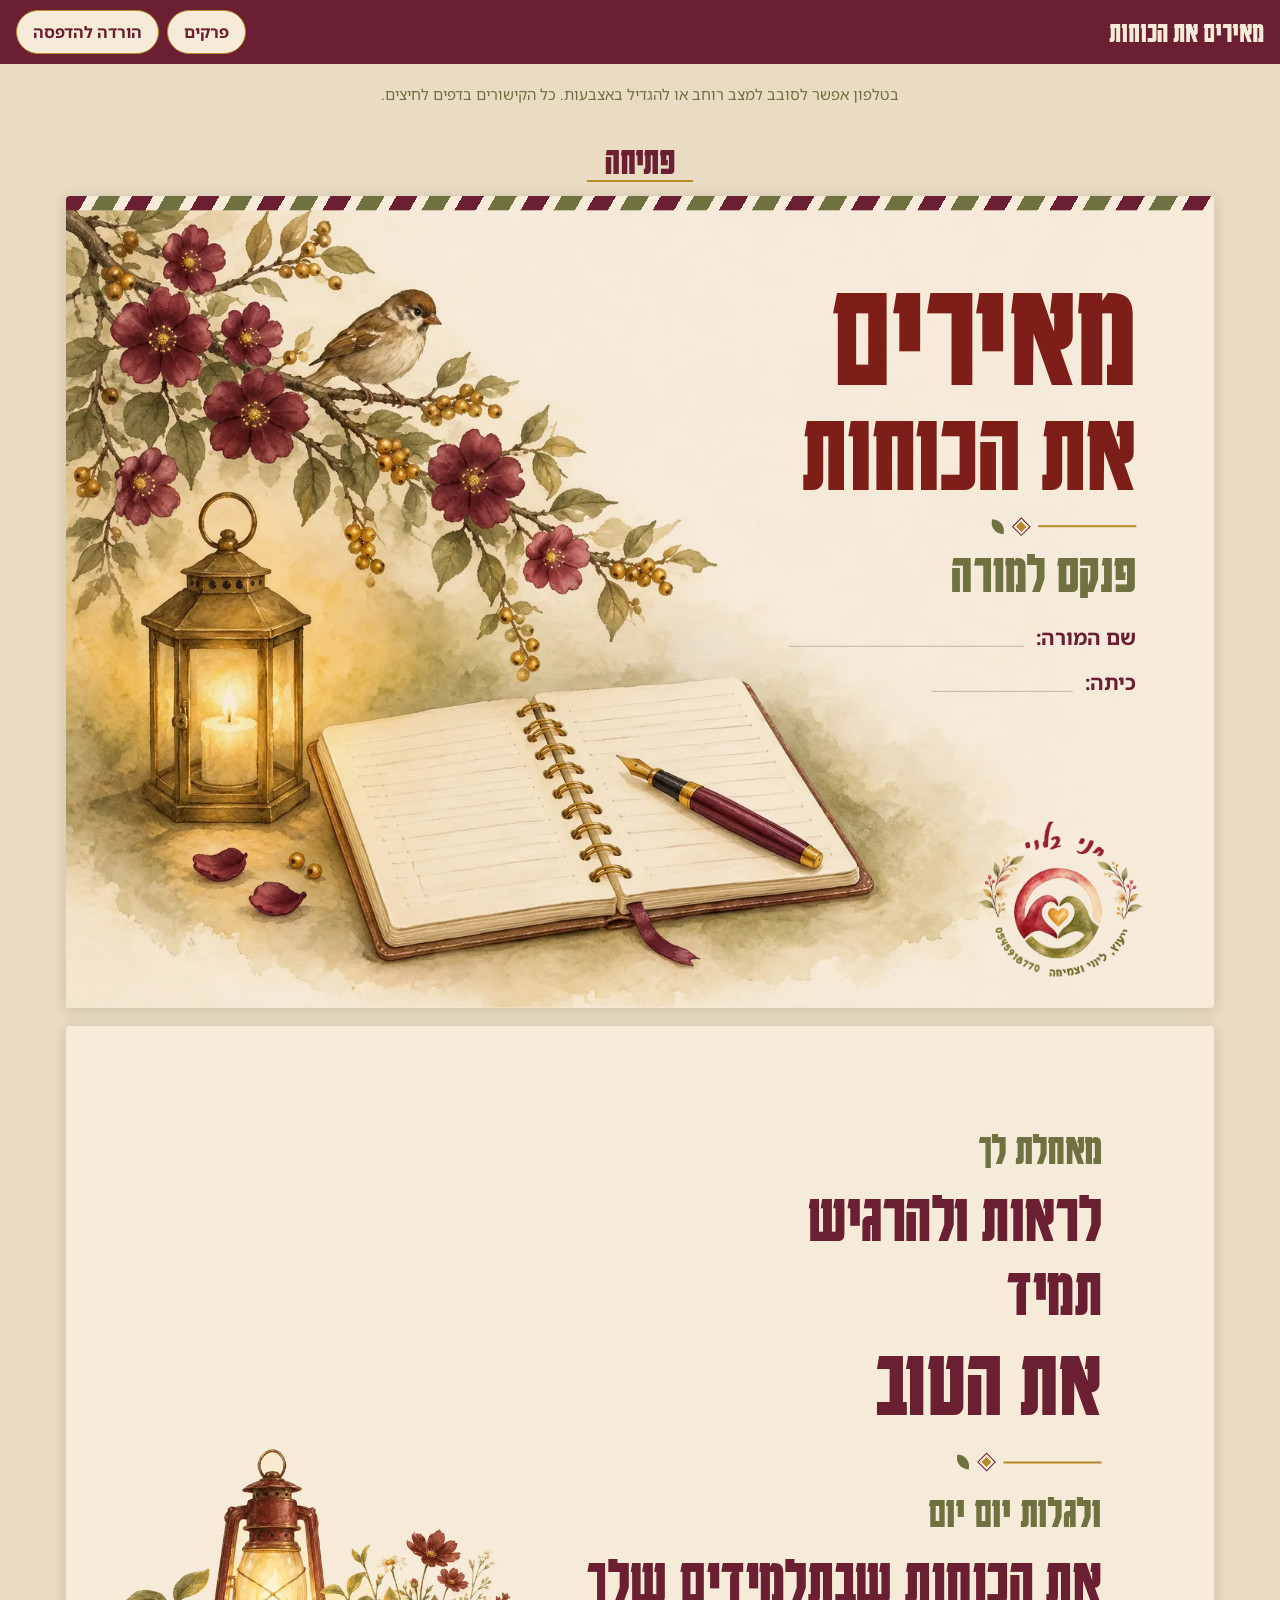
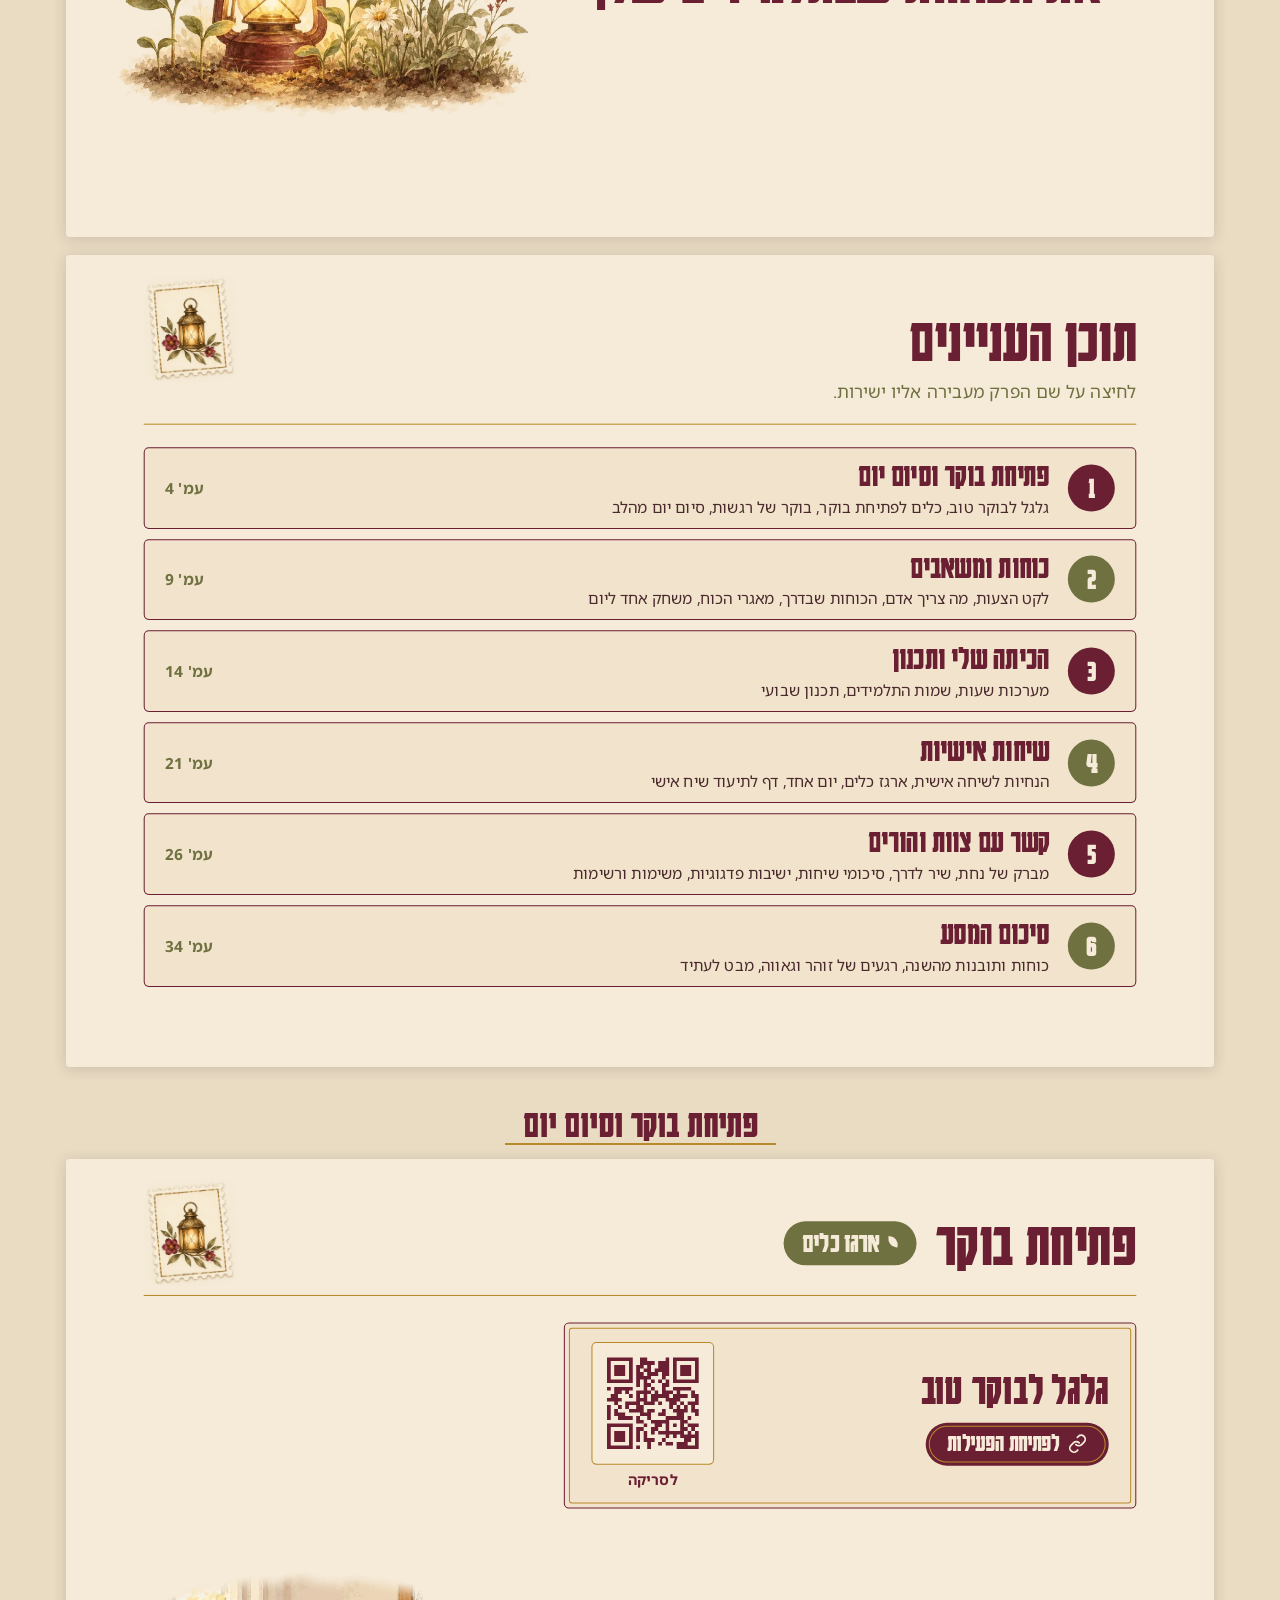
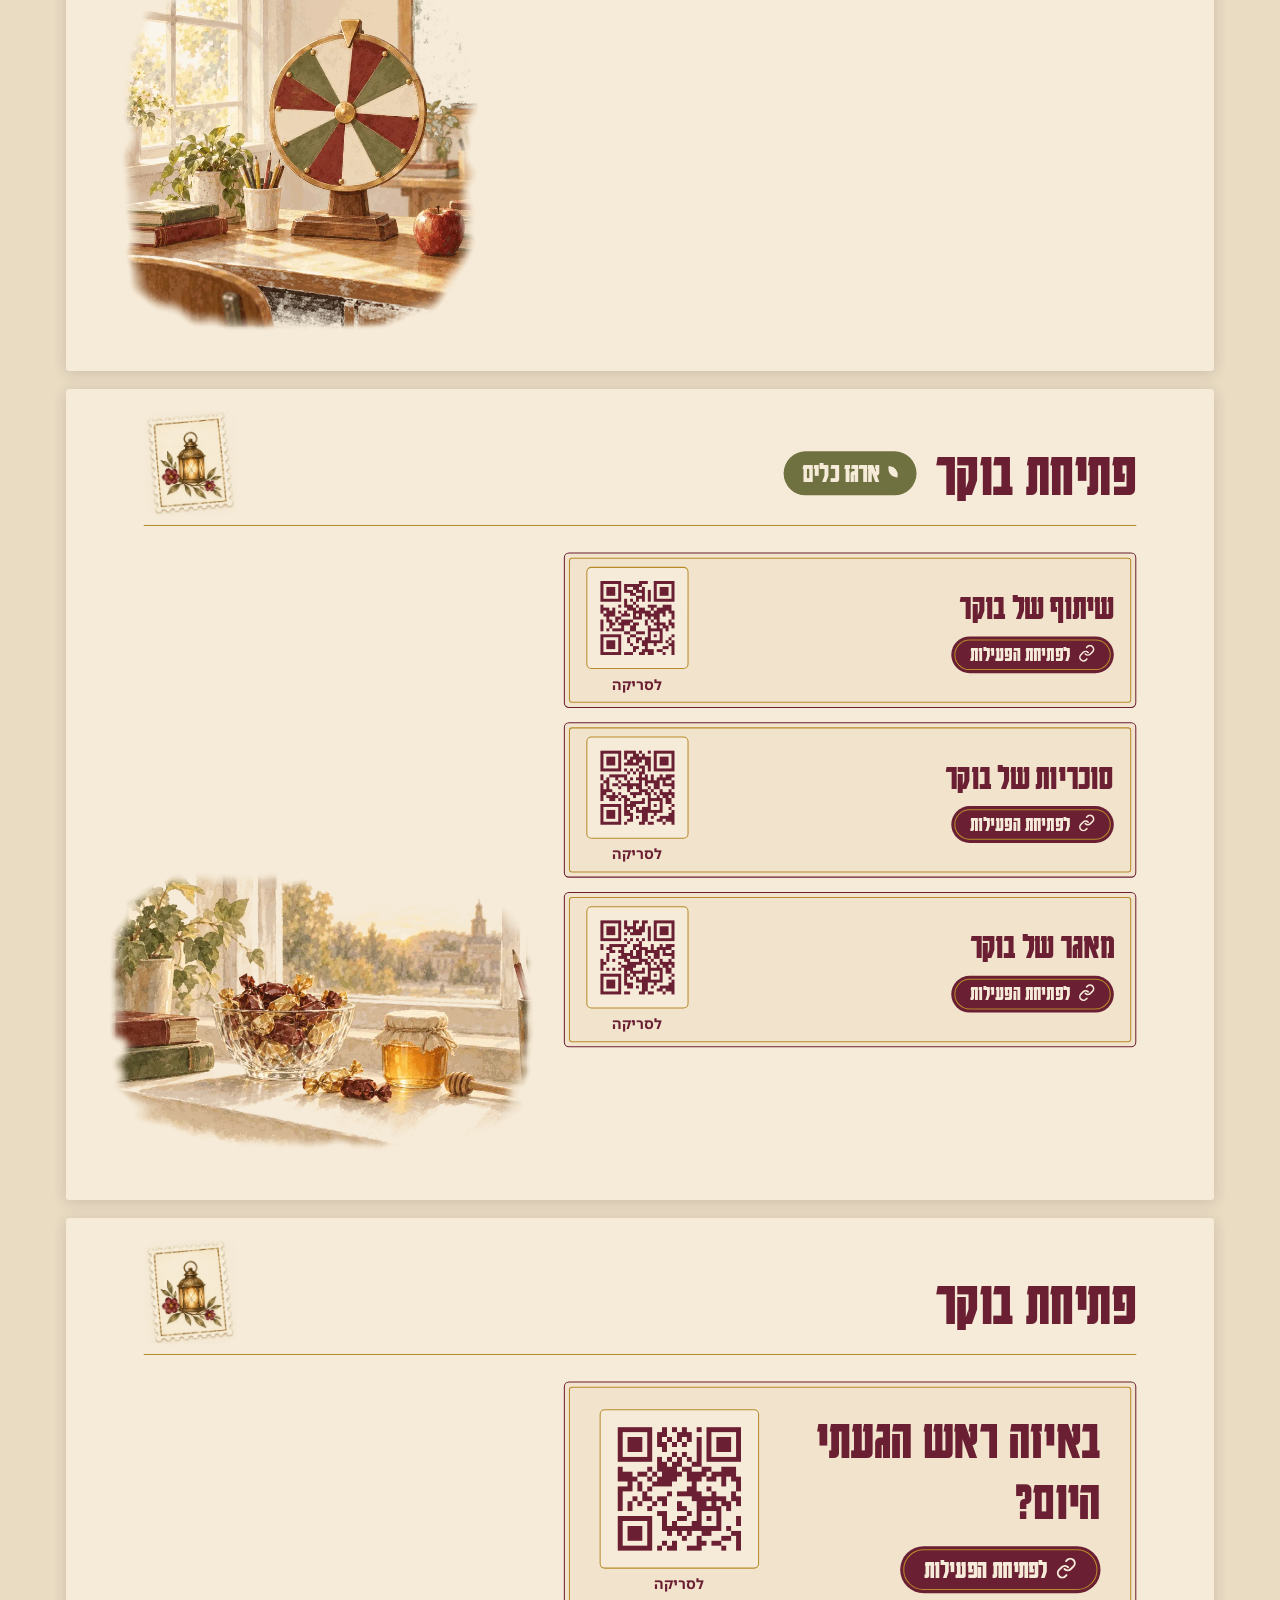
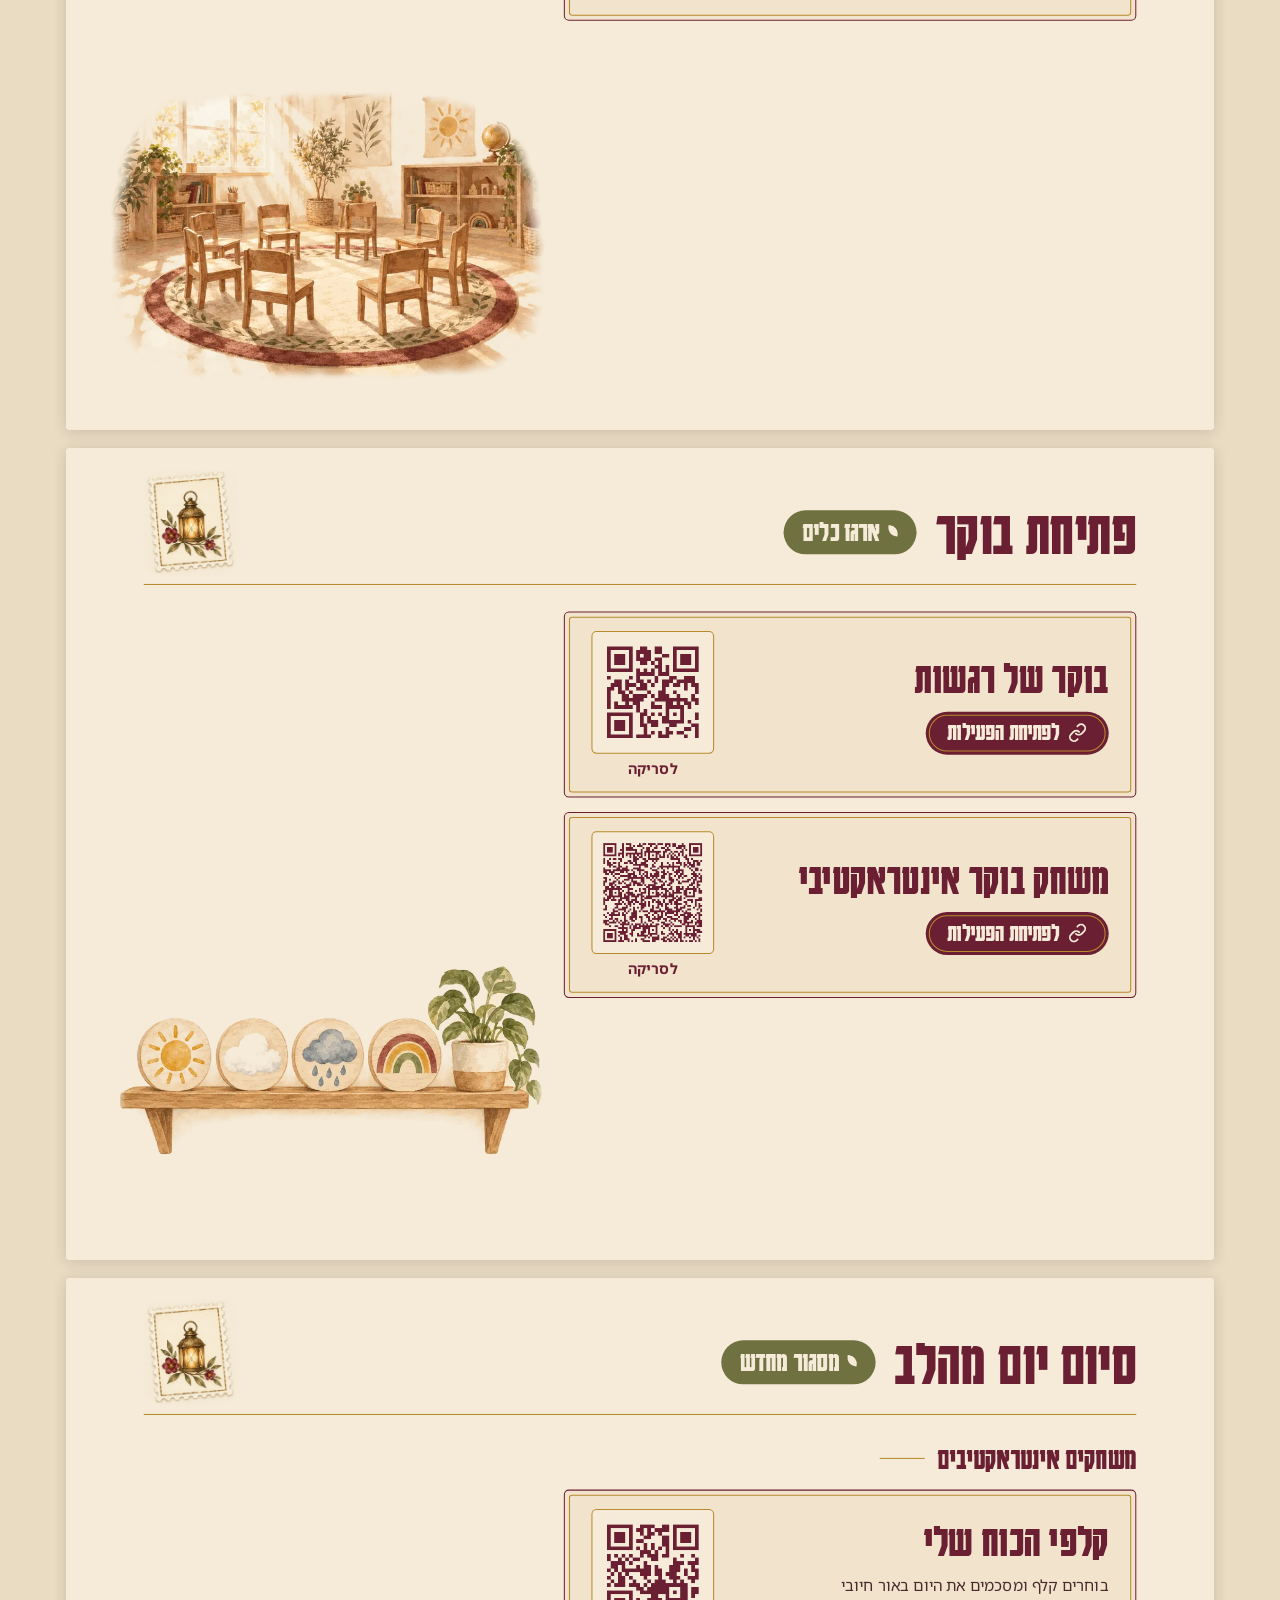
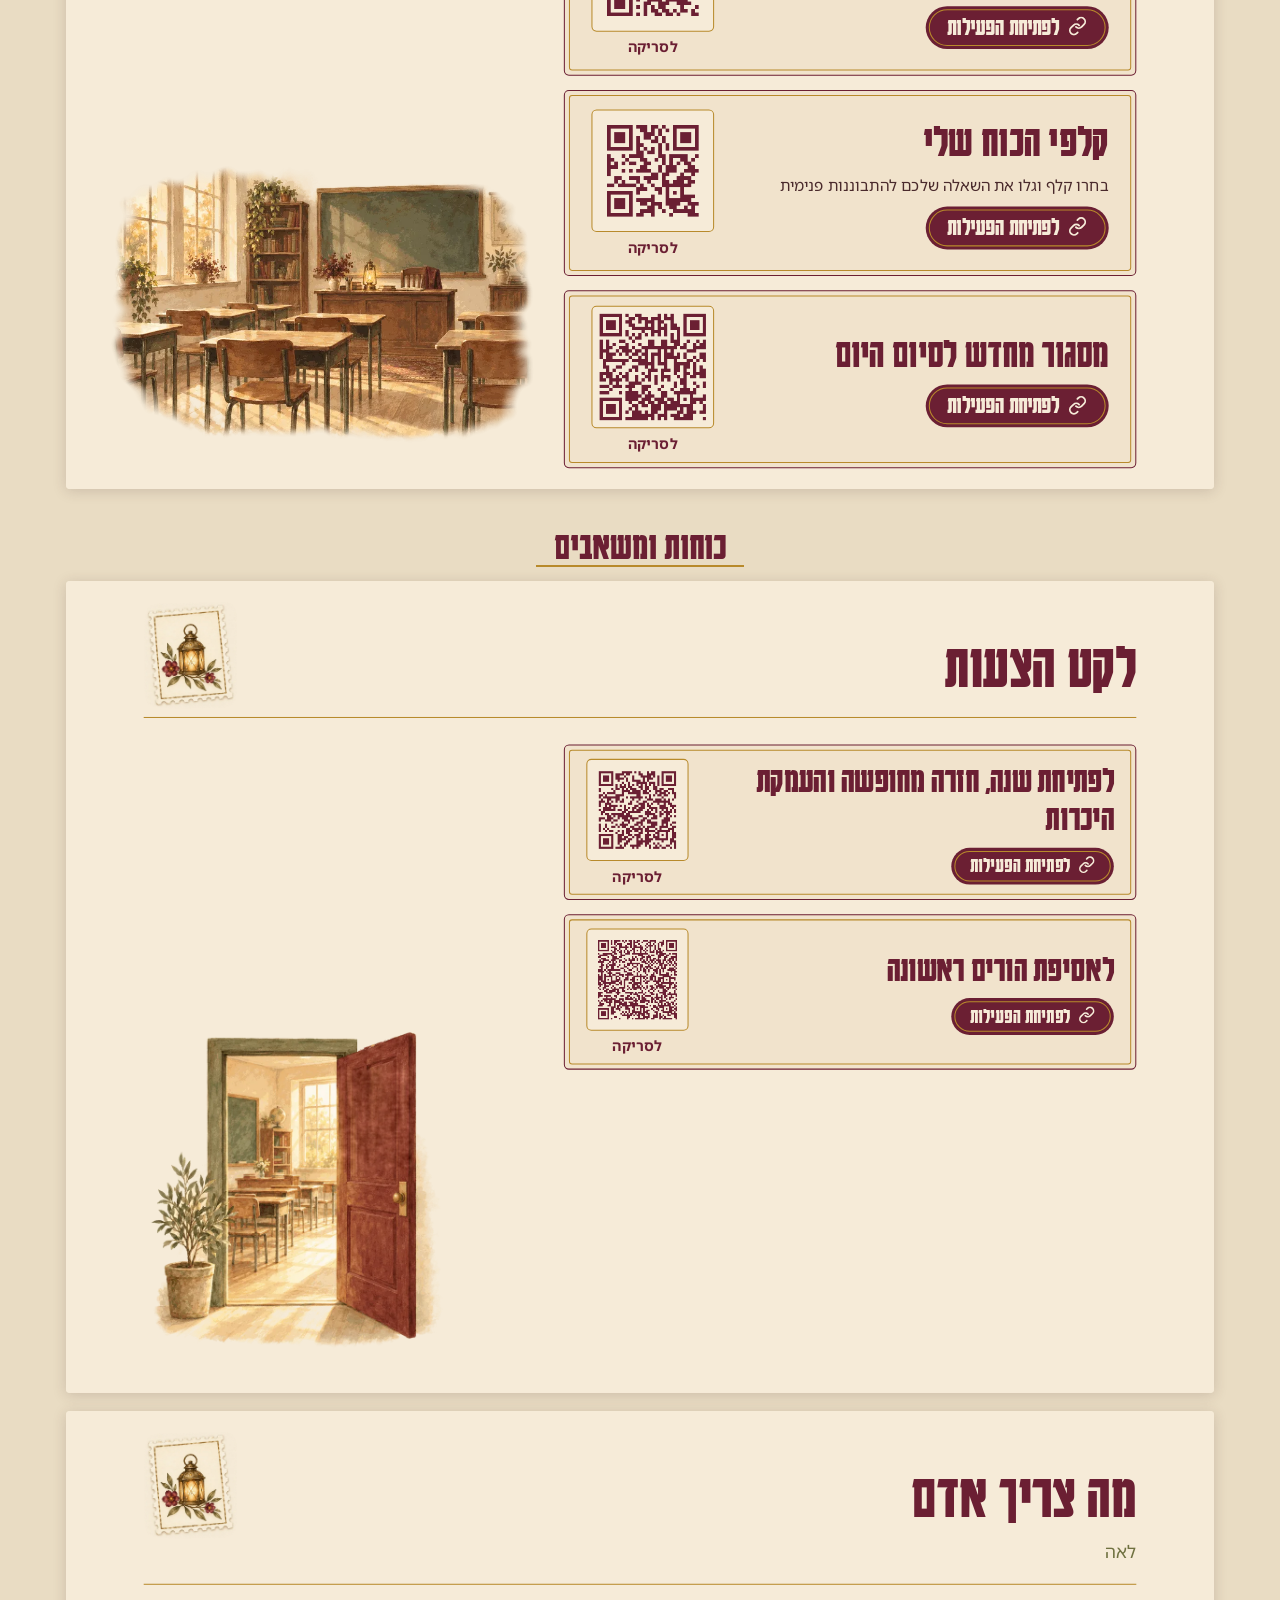
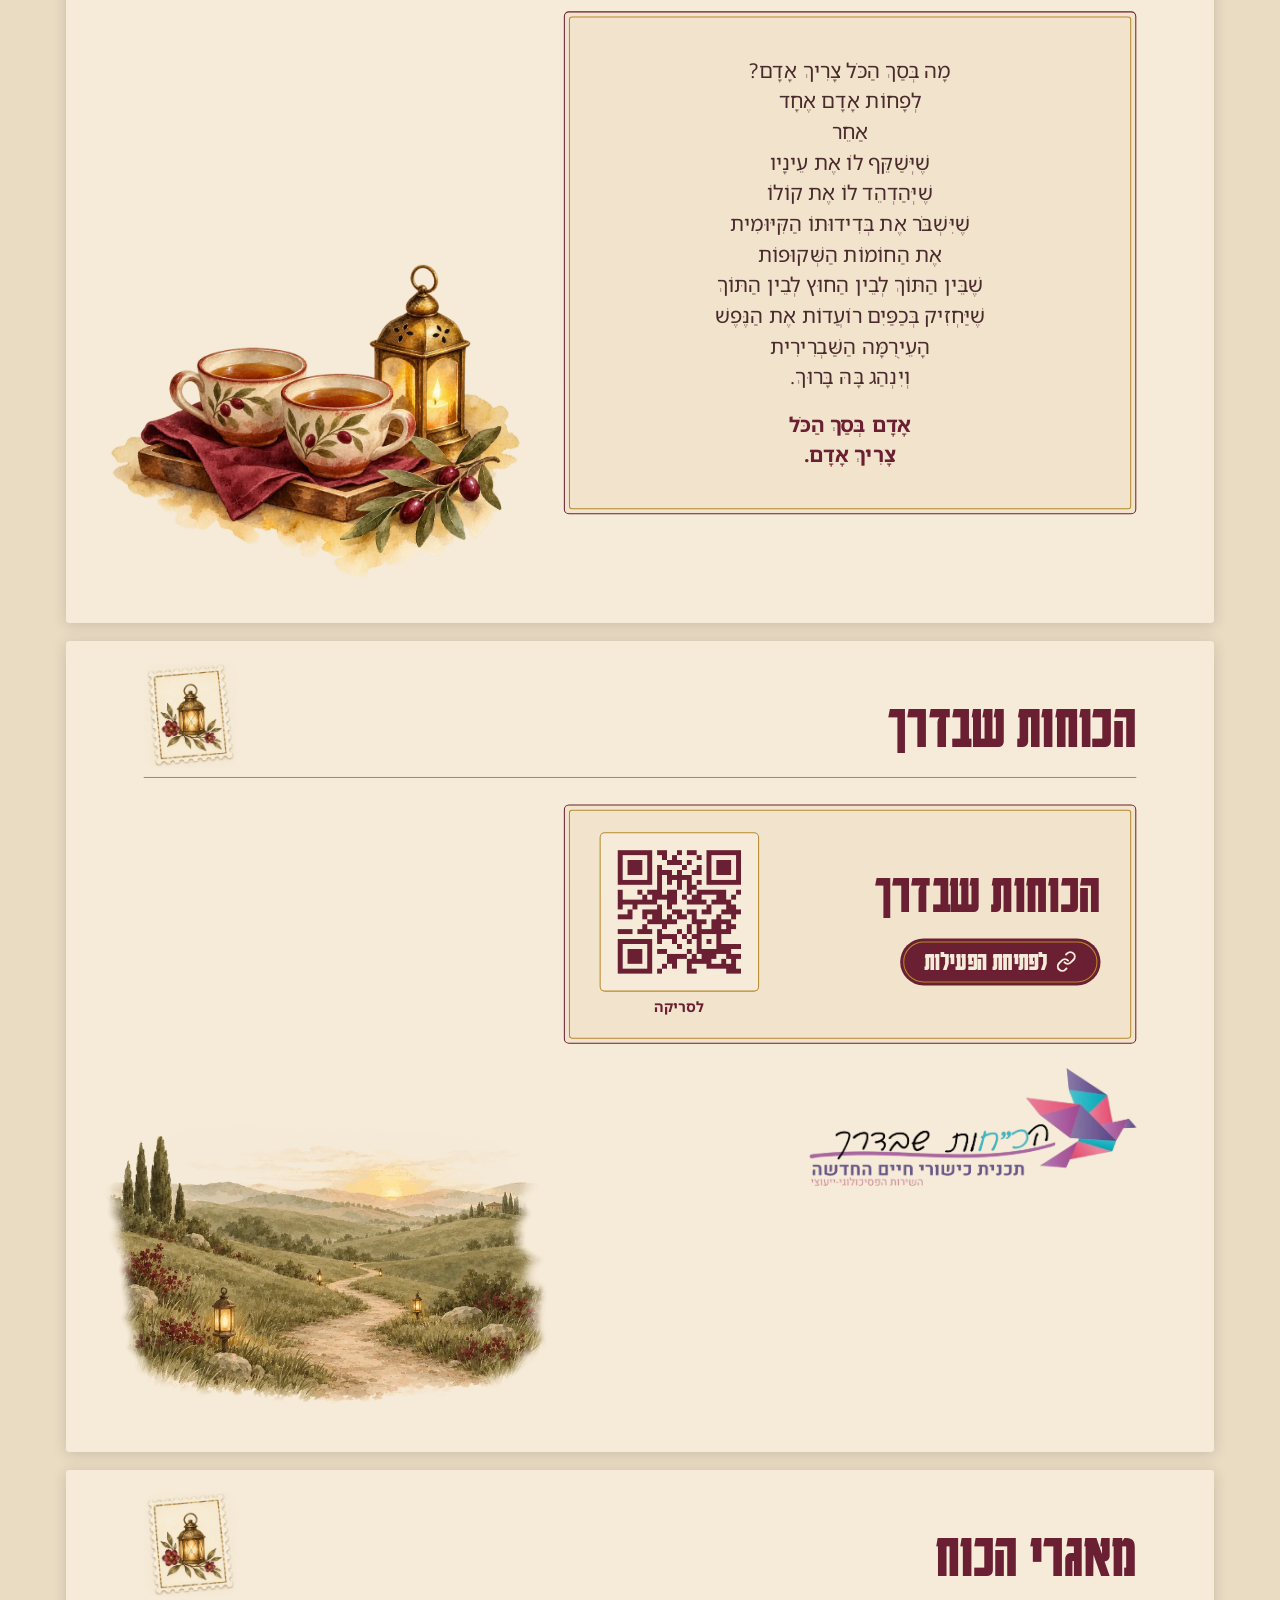
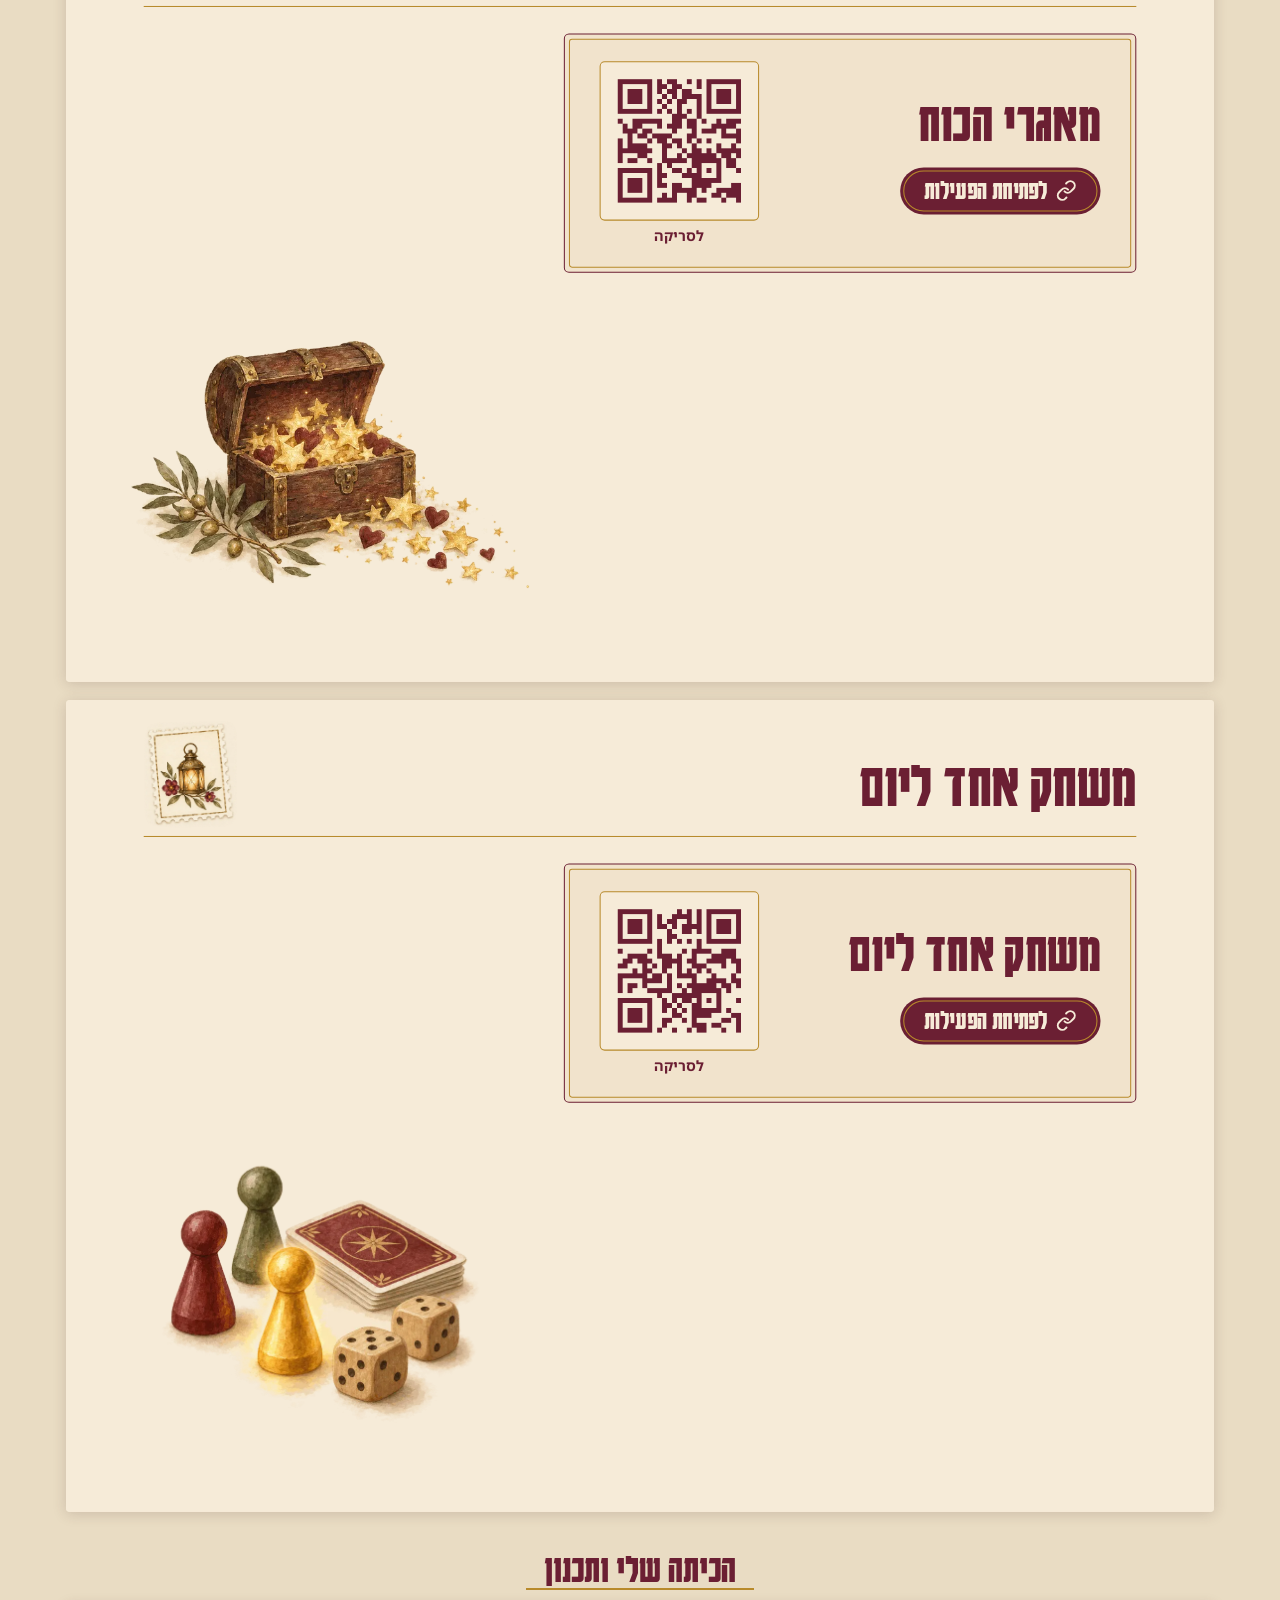
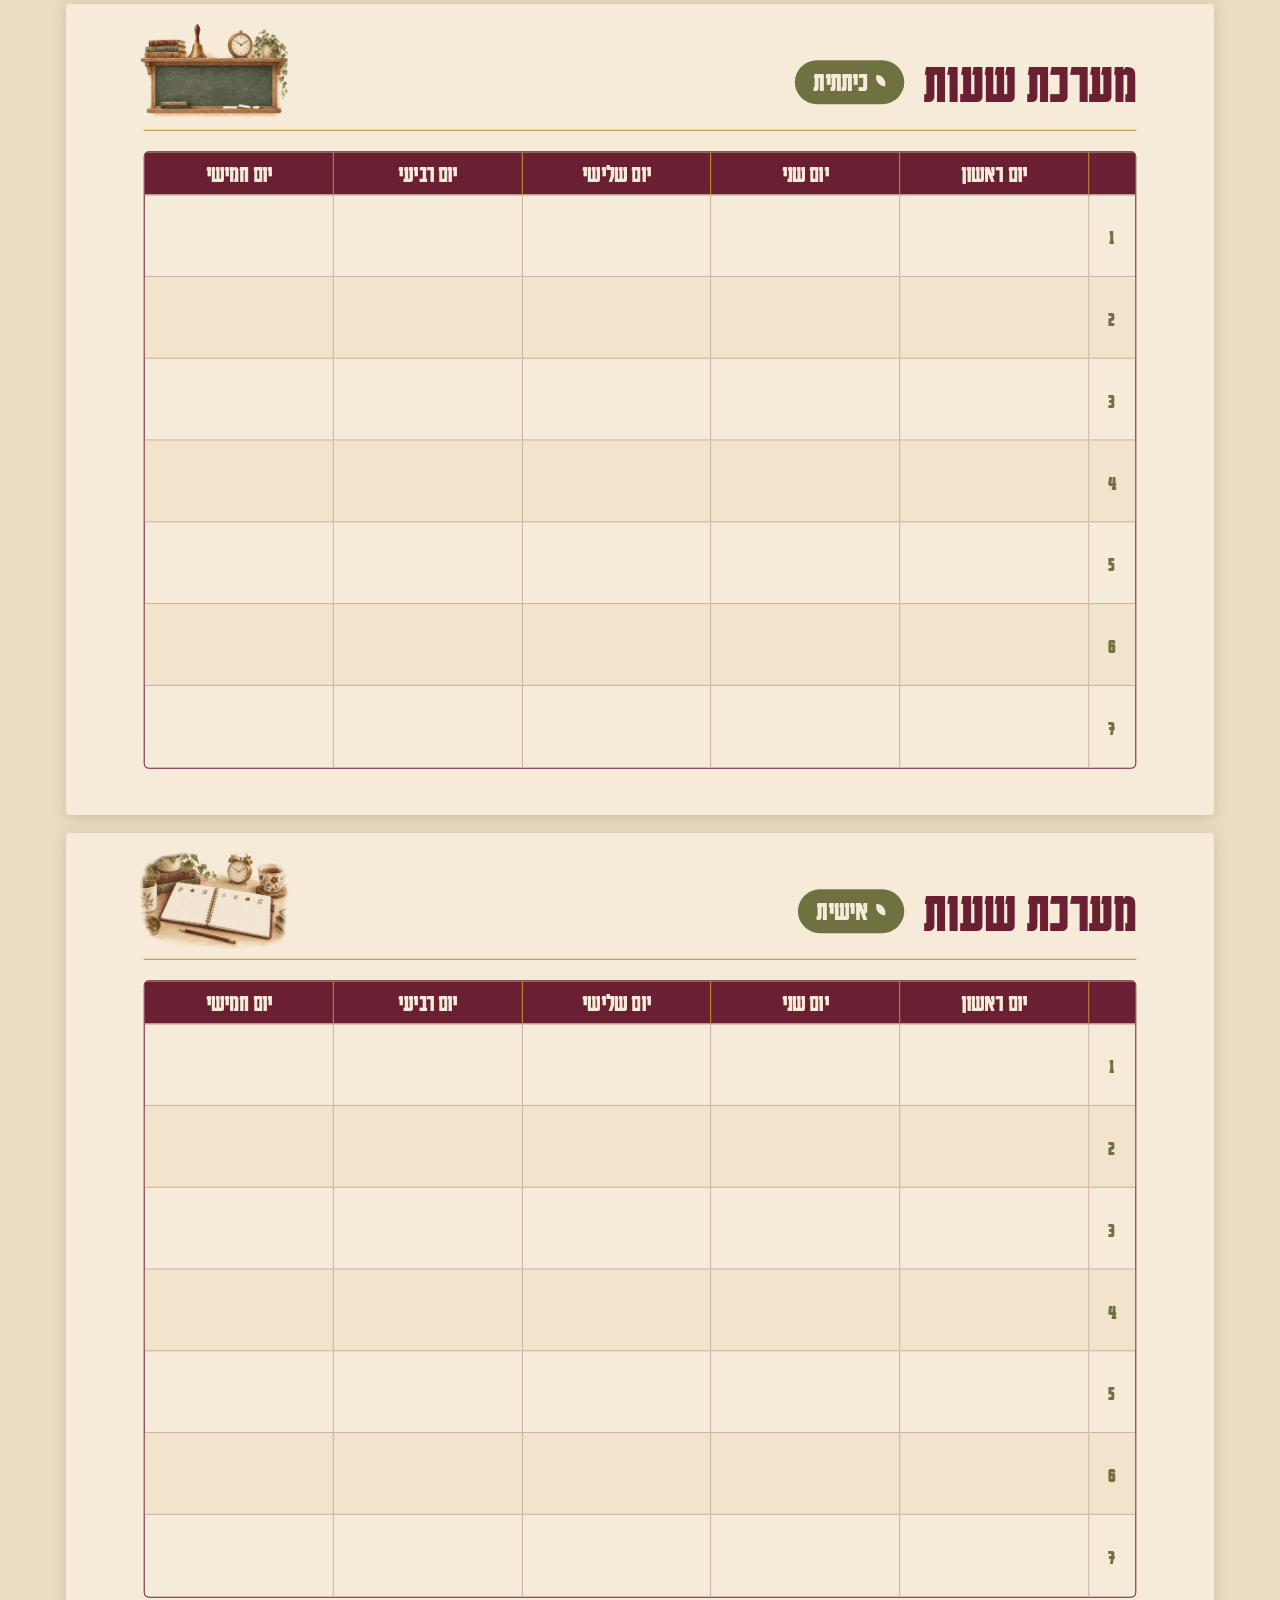
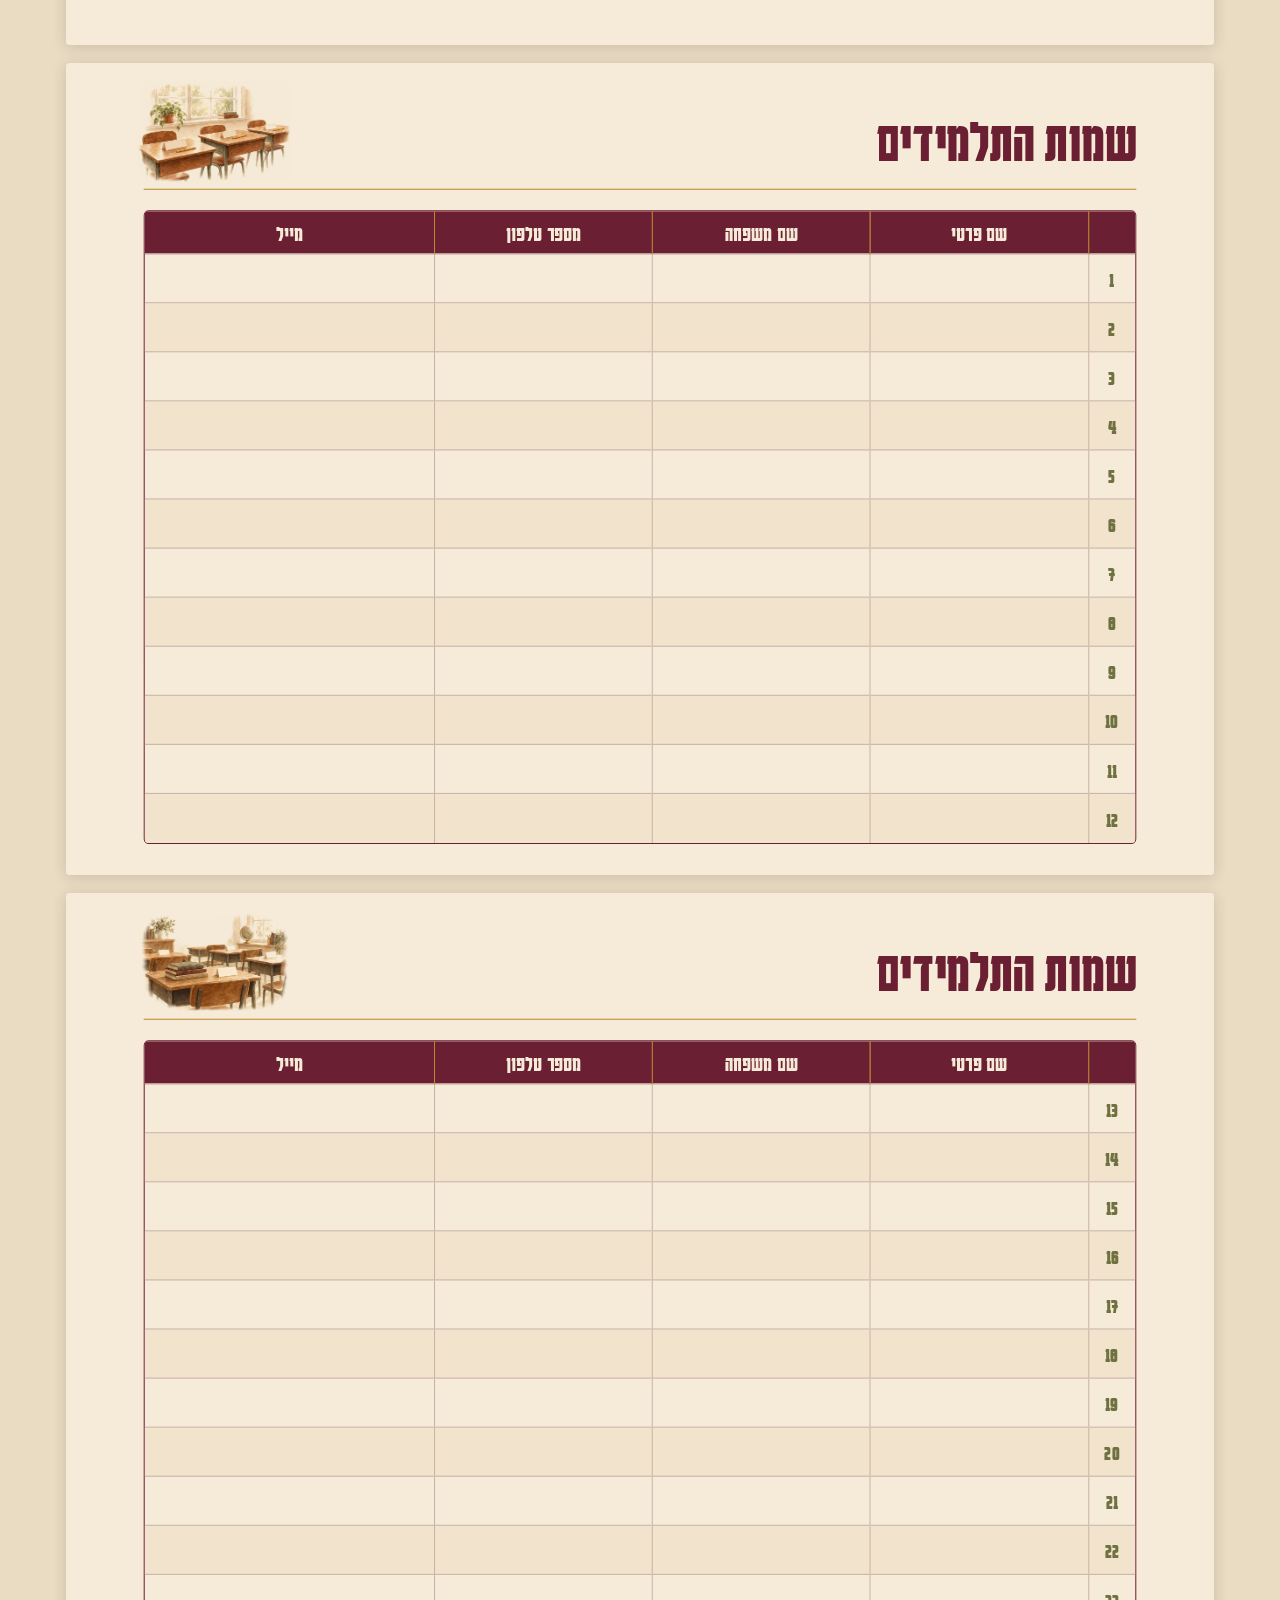
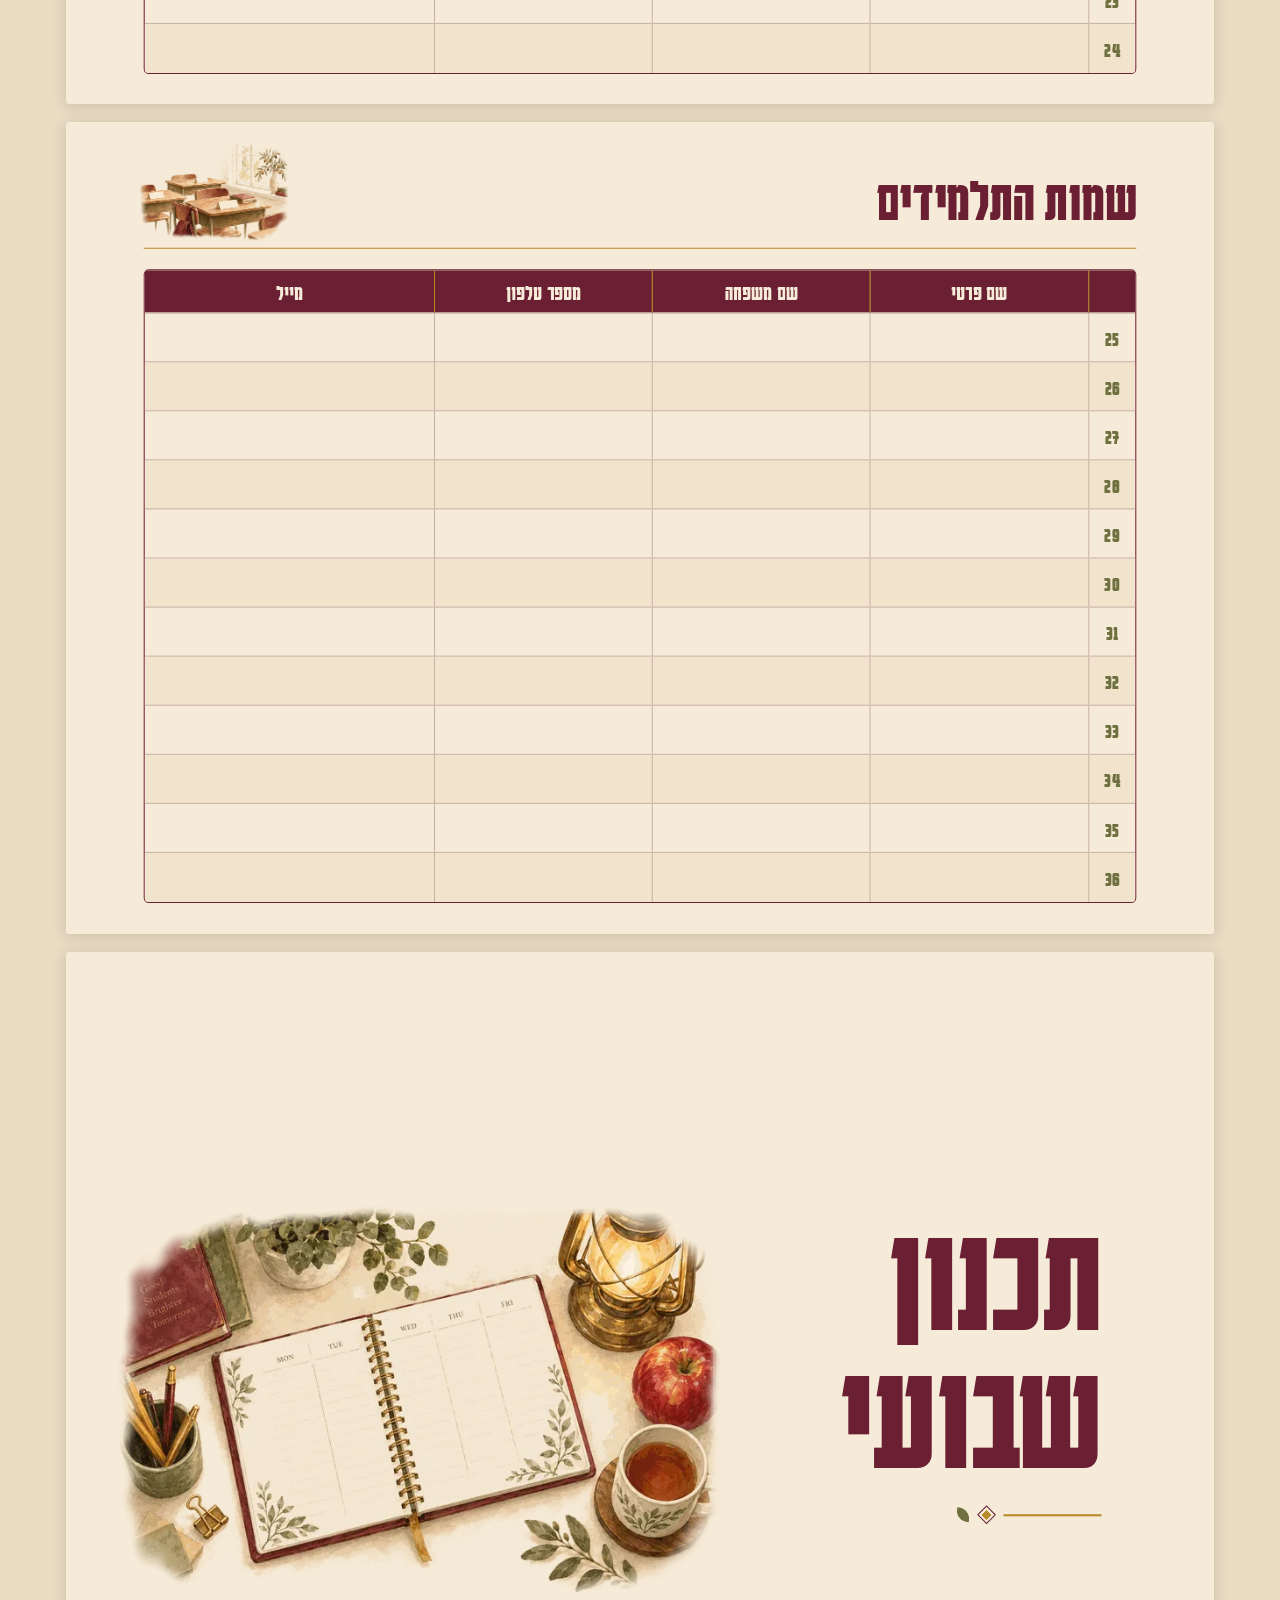
==== index.html @ 009ee600 "Add files via upload" ====
<!doctype html>
<html lang="he" dir="rtl">
<head>
<meta charset="utf-8">
<meta name="viewport" content="width=device-width, initial-scale=1">
<title>מאירים את הכוחות: פנקס למורה</title>
<meta name="description" content="פנקס למורה מאת חני בלוי: פתיחות בוקר, שיחות אישיות, כלים, שירים ודפי תיעוד לאורך השנה.">
<meta property="og:type" content="website">
<meta property="og:locale" content="he_IL">
<meta property="og:title" content="מאירים את הכוחות: פנקס למורה">
<meta property="og:description" content="פנקס למורה מאת חני בלוי: פתיחות בוקר, שיחות אישיות, כלים, שירים ודפי תיעוד לאורך השנה.">
<meta property="og:image" content="https://meirim-et-hakochot.vercel.app/og.jpg">
<meta property="og:image:width" content="1200">
<meta property="og:image:height" content="630">
<meta property="og:url" content="https://meirim-et-hakochot.vercel.app/">
<meta name="twitter:card" content="summary_large_image">
<meta name="theme-color" content="#6b1f33">
<link rel="icon" href="img/c4fcf6742540a62b8436416627c393c3.webp">
<link rel="stylesheet" href="fonts/fonts.css">
<style>
*{box-sizing:border-box}
body{margin:0}
a{color:#6b1f33}a:hover{color:#7d1e18}

html{scroll-behavior:smooth;scroll-padding-top:72px}
body{background:#e9dcc3;color:#4a2a2c;font-family:'Noto Sans Hebrew',sans-serif}
.bar{position:sticky;top:0;z-index:10;display:flex;align-items:center;justify-content:space-between;gap:12px;padding:10px 16px;background:#6b1f33;color:#f6ebd8}
.bar h1{margin:0;font-family:'Karantina','Noto Sans Hebrew',sans-serif;font-weight:700;font-size:30px;line-height:1}
.bar .acts{display:flex;gap:8px}
.btn{display:inline-flex;align-items:center;gap:6px;min-height:44px;padding:0 16px;border-radius:999px;border:1px solid #b88a2b;background:#f6ebd8;color:#6b1f33;font:700 16px 'Noto Sans Hebrew',sans-serif;text-decoration:none;cursor:pointer}
.btn:hover{background:#fff7e8;color:#6b1f33}
nav.toc{display:none;position:fixed;top:64px;inset-inline-start:16px;z-index:11;background:#f6ebd8;border:1px solid #6b1f33;border-radius:5px;padding:8px 0;box-shadow:0 8px 24px rgba(74,42,44,.25)}
nav.toc.open{display:block}
nav.toc ul{margin:0;padding:0;list-style:none}
nav.toc a{display:block;padding:10px 20px;font-size:17px;font-weight:700;text-decoration:none;color:#6b1f33}
nav.toc a:hover{background:#f1e3cc}
main{max-width:1180px;margin:0 auto;padding:20px 16px 48px}
.hint{margin:0 0 12px;font-size:15px;color:#6f7140;text-align:center}
.ch{margin:36px 0 14px;text-align:center;font-family:'Karantina','Noto Sans Hebrew',sans-serif;font-weight:700;font-size:40px;color:#6b1f33}
.ch span{display:inline-block;padding:0 18px;border-bottom:2px solid #b88a2b}
.sheet{margin:0 0 18px}
.frame{position:relative;width:100%;aspect-ratio:1123/794;overflow:hidden;border-radius:4px;box-shadow:0 2px 14px rgba(74,42,44,.18);background:#f6ebd8}
.scaler{position:absolute;top:0;right:0;width:1123px;height:794px;transform-origin:top right}
footer{text-align:center;padding:24px 16px 40px;font-size:14px;color:#6f7140}
@media (max-width:600px){.bar h1{font-size:24px} .btn{padding:0 12px;font-size:14px} .ch{font-size:32px}}
</style>
</head>
<body>
<header class="bar">
<h1>מאירים את הכוחות</h1>
<div class="acts">
<button class="btn" id="tocBtn" aria-expanded="false" aria-controls="toc">פרקים</button>
<a class="btn" href="meirim-et-hakochot.pdf" download>הורדה להדפסה</a>
</div>
</header>
<nav class="toc" id="toc" aria-label="פרקי הפנקס"><ul><li><a href="#ch0">פתיחה</a></li><li><a href="#ch1">פתיחת בוקר וסיום יום</a></li><li><a href="#ch2">כוחות ומשאבים</a></li><li><a href="#ch3">הכיתה שלי ותכנון</a></li><li><a href="#ch4">שיחות אישיות</a></li><li><a href="#ch5">קשר עם צוות והורים</a></li><li><a href="#ch6">סיכום המסע</a></li></ul></nav>
<main>
<p class="hint">בטלפון אפשר לסובב למצב רוחב או להגדיל באצבעות. כל הקישורים בדפים לחיצים.</p>
<h2 class="ch" id="ch0"><span>פתיחה</span></h2><section class="sheet" id="pg0" aria-label="שער"><div class="frame"><div class="scaler"><div dir="rtl" style="direction: rtl; position: relative; width: 1123px; height: 794px; box-sizing: border-box; background: #f6ebd8; color: #4a2a2c; font-family: 'Noto Sans Hebrew','Rubik',sans-serif; overflow: hidden">
<img src="img/a8a3c71fea267fa14e63f6dec1b5bc2f.webp" alt="איור בצבעי מים: פנקס פתוח ועט, פנס דולק, ודרור על ענף פורח" style="position: absolute; left: 0; top: 0; width: 1054px; height: 794px">
<div aria-hidden="true" style="position: absolute; left: 0; right: 0; top: 0; height: 14px; background: repeating-linear-gradient(120deg, #6b1f33 0 18px, #f6ebd8 18px 28px, #6f7140 28px 46px, #f6ebd8 46px 56px)"></div>
<div style="position: absolute; right: 76px; top: 66px; width: 500px; display: flex; flex-direction: column; align-items: flex-start">
<h1 style="margin: 0; font-family: 'Karantina','Noto Sans Hebrew',sans-serif; font-weight: 700; color: #7d1e18; line-height: 0.88; white-space: nowrap">
<span style="display: block; font-size: 150px">מאירים</span>
<span style="display: block; font-size: 112px; margin-top: 2px">את הכוחות</span>
</h1>
<div aria-hidden="true" style="display: flex; align-items: center; gap: 10px; margin: 18px 0 10px">
<span style="width: 96px; border-top: 2px solid #b88a2b"></span>
<span aria-hidden="true" style="flex: none; box-sizing: border-box; width: 13px; height: 13px; padding: 2px; border: 1px solid #6b1f33; background: #b88a2b; background-clip: content-box; transform: rotate(45deg)"></span>
<span aria-hidden="true" style="flex: none; display: inline-block; width: 13px; height: 13px; background: #6f7140; border-radius: 0 85% 0 85%; transform: rotate(8deg)"></span>
</div>
<p style="margin: 0 0 22px; font-family: 'Karantina','Noto Sans Hebrew',sans-serif; font-weight: 700; font-size: 56px; line-height: 1; color: #6f7140">פנקס למורה</p>
<div style="display: flex; flex-direction: column; gap: 16px">
<div style="display: flex; align-items: flex-end; gap: 12px; width: 340px">
<span style="font-size: 20px; line-height: 28px; font-weight: 700; color: #6b1f33">שם המורה:</span>
<span aria-hidden="true" style="flex: 1; margin-bottom: 5px; border-bottom: 1px solid #c9b2a8"></span>
</div>
<div style="display: flex; align-items: flex-end; gap: 12px; width: 200px">
<span style="font-size: 20px; line-height: 28px; font-weight: 700; color: #6b1f33">כיתה:</span>
<span aria-hidden="true" style="flex: 1; margin-bottom: 5px; border-bottom: 1px solid #c9b2a8"></span>
</div>
</div>
</div>
<img src="img/0325bfbca5e617ce3c45b16af20805c5.webp" alt="חני בלוי: ייעוץ, ליווי וצמיחה" style="position: absolute; right: 70px; bottom: 30px; width: 160px; height: 152px">
</div></div></div></section><section class="sheet" id="pg1" aria-label="פתיחה אישית"><div class="frame"><div class="scaler"><div dir="rtl" style="direction: rtl; position: relative; width: 1123px; height: 794px; box-sizing: border-box; background: #f6ebd8; color: #4a2a2c; font-family: 'Noto Sans Hebrew','Rubik',sans-serif; overflow: hidden">
<img src="img/b7ec17ec30d6bbbf7b0265966126eb94.webp" alt="" aria-hidden="true" style="position: absolute; left: 44px; bottom: 110px; width: 420px; height: 280px">
<div style="position: absolute; right: 110px; top: 96px; width: 560px">
<p style="margin: 0px 0 0; font-family: 'Karantina','Noto Sans Hebrew',sans-serif; font-weight: 700; font-size: 44px; line-height: 1.08; color: #6f7140">מאחלת לך</p>
<p style="margin: 6px 0 0; font-family: 'Karantina','Noto Sans Hebrew',sans-serif; font-weight: 700; font-size: 68px; line-height: 1.08; color: #6b1f33">לראות ולהרגיש</p>
<p style="margin: 0px 0 0; font-family: 'Karantina','Noto Sans Hebrew',sans-serif; font-weight: 700; font-size: 68px; line-height: 1.08; color: #6b1f33">תמיד</p>
<p style="margin: 0px 0 0; font-family: 'Karantina','Noto Sans Hebrew',sans-serif; font-weight: 700; font-size: 96px; line-height: 1.08; color: #6b1f33">את הטוב</p>
<div aria-hidden="true" style="display: flex; align-items: center; gap: 10px; margin: 20px 0 18px">
<span style="width: 96px; border-top: 2px solid #b88a2b"></span>
<span aria-hidden="true" style="flex: none; box-sizing: border-box; width: 13px; height: 13px; padding: 2px; border: 1px solid #6b1f33; background: #b88a2b; background-clip: content-box; transform: rotate(45deg)"></span>
<span aria-hidden="true" style="flex: none; display: inline-block; width: 13px; height: 13px; background: #6f7140; border-radius: 0 85% 0 85%; transform: rotate(8deg)"></span>
</div>
<p style="margin: 0px 0 0; font-family: 'Karantina','Noto Sans Hebrew',sans-serif; font-weight: 700; font-size: 44px; line-height: 1.08; color: #6f7140">ולגלות יום יום</p>
<p style="margin: 6px 0 0; font-family: 'Karantina','Noto Sans Hebrew',sans-serif; font-weight: 700; font-size: 66px; line-height: 1.08; color: #6b1f33">את הכוחות שבתלמידים שלך</p>
</div>
</div></div></div></section><section class="sheet" id="pg2" aria-label="תוכן העניינים"><div class="frame"><div class="scaler"><div dir="rtl" style="direction: rtl; position: relative; width: 1123px; height: 794px; box-sizing: border-box; background: #f6ebd8; color: #4a2a2c; font-family: 'Noto Sans Hebrew','Rubik',sans-serif; overflow: hidden; padding: 0 76px">
<header style="position: relative; padding: 50px 0 18px; border-bottom: 1.5px solid #b88a2b; margin-bottom: 22px">
<div style="display: flex; align-items: center; gap: 18px; padding-inline-end: 110px">
<h1 style="margin: 0; font-family: 'Karantina','Noto Sans Hebrew',sans-serif; font-weight: 700; font-size: 62px; line-height: 1.05; color: #6b1f33">תוכן העניינים</h1>
</div>
<p style="margin: 6px 0 0; font-size: 17px; line-height: 26px; color: #6f7140">לחיצה על שם הפרק מעבירה אליו ישירות.</p>
<img src="img/c4fcf6742540a62b8436416627c393c3.webp" alt="" aria-hidden="true" style="position: absolute; inset-inline-end: 0; top: 20px; width: 92px; height: 106px">
</header>
<nav aria-label="פרקי הפנקס" style="display: flex; flex-direction: column; gap: 10px">
<a href="#pg3" style="display: flex; align-items: center; gap: 18px; box-sizing: border-box; min-height: 78px; padding: 10px 20px; background: #f1e3cc; border: 1px solid #6b1f33; border-radius: 5px; text-decoration: none; color: #4a2a2c">
<span style="flex: none; display: flex; align-items: center; justify-content: center; width: 46px; height: 46px; border-radius: 999px; background: #6b1f33; color: #f6ebd8; font-family: 'Karantina','Noto Sans Hebrew',sans-serif; font-weight: 700; font-size: 30px; line-height: 1">1</span>
<span style="flex: 1; display: flex; flex-direction: column; gap: 2px"><span style="font-family: 'Karantina','Noto Sans Hebrew',sans-serif; font-weight: 700; font-size: 32px; line-height: 1.05; color: #6b1f33">פתיחת בוקר וסיום יום</span><span style="font-size: 15px; line-height: 22px">גלגל לבוקר טוב, כלים לפתיחת בוקר, בוקר של רגשות, סיום יום מהלב</span></span>
<span style="flex: none; font-size: 15px; font-weight: 700; color: #6f7140">עמ' 4</span>
</a>
<a href="#pg8" style="display: flex; align-items: center; gap: 18px; box-sizing: border-box; min-height: 78px; padding: 10px 20px; background: #f1e3cc; border: 1px solid #6b1f33; border-radius: 5px; text-decoration: none; color: #4a2a2c">
<span style="flex: none; display: flex; align-items: center; justify-content: center; width: 46px; height: 46px; border-radius: 999px; background: #6f7140; color: #f6ebd8; font-family: 'Karantina','Noto Sans Hebrew',sans-serif; font-weight: 700; font-size: 30px; line-height: 1">2</span>
<span style="flex: 1; display: flex; flex-direction: column; gap: 2px"><span style="font-family: 'Karantina','Noto Sans Hebrew',sans-serif; font-weight: 700; font-size: 32px; line-height: 1.05; color: #6b1f33">כוחות ומשאבים</span><span style="font-size: 15px; line-height: 22px">לקט הצעות, מה צריך אדם, הכוחות שבדרך, מאגרי הכוח, משחק אחד ליום</span></span>
<span style="flex: none; font-size: 15px; font-weight: 700; color: #6f7140">עמ' 9</span>
</a>
<a href="#pg13" style="display: flex; align-items: center; gap: 18px; box-sizing: border-box; min-height: 78px; padding: 10px 20px; background: #f1e3cc; border: 1px solid #6b1f33; border-radius: 5px; text-decoration: none; color: #4a2a2c">
<span style="flex: none; display: flex; align-items: center; justify-content: center; width: 46px; height: 46px; border-radius: 999px; background: #6b1f33; color: #f6ebd8; font-family: 'Karantina','Noto Sans Hebrew',sans-serif; font-weight: 700; font-size: 30px; line-height: 1">3</span>
<span style="flex: 1; display: flex; flex-direction: column; gap: 2px"><span style="font-family: 'Karantina','Noto Sans Hebrew',sans-serif; font-weight: 700; font-size: 32px; line-height: 1.05; color: #6b1f33">הכיתה שלי ותכנון</span><span style="font-size: 15px; line-height: 22px">מערכות שעות, שמות התלמידים, תכנון שבועי</span></span>
<span style="flex: none; font-size: 15px; font-weight: 700; color: #6f7140">עמ' 14</span>
</a>
<a href="#pg20" style="display: flex; align-items: center; gap: 18px; box-sizing: border-box; min-height: 78px; padding: 10px 20px; background: #f1e3cc; border: 1px solid #6b1f33; border-radius: 5px; text-decoration: none; color: #4a2a2c">
<span style="flex: none; display: flex; align-items: center; justify-content: center; width: 46px; height: 46px; border-radius: 999px; background: #6f7140; color: #f6ebd8; font-family: 'Karantina','Noto Sans Hebrew',sans-serif; font-weight: 700; font-size: 30px; line-height: 1">4</span>
<span style="flex: 1; display: flex; flex-direction: column; gap: 2px"><span style="font-family: 'Karantina','Noto Sans Hebrew',sans-serif; font-weight: 700; font-size: 32px; line-height: 1.05; color: #6b1f33">שיחות אישיות</span><span style="font-size: 15px; line-height: 22px">הנחיות לשיחה אישית, ארגז כלים, יום אחד, דף לתיעוד שיח אישי</span></span>
<span style="flex: none; font-size: 15px; font-weight: 700; color: #6f7140">עמ' 21</span>
</a>
<a href="#pg25" style="display: flex; align-items: center; gap: 18px; box-sizing: border-box; min-height: 78px; padding: 10px 20px; background: #f1e3cc; border: 1px solid #6b1f33; border-radius: 5px; text-decoration: none; color: #4a2a2c">
<span style="flex: none; display: flex; align-items: center; justify-content: center; width: 46px; height: 46px; border-radius: 999px; background: #6b1f33; color: #f6ebd8; font-family: 'Karantina','Noto Sans Hebrew',sans-serif; font-weight: 700; font-size: 30px; line-height: 1">5</span>
<span style="flex: 1; display: flex; flex-direction: column; gap: 2px"><span style="font-family: 'Karantina','Noto Sans Hebrew',sans-serif; font-weight: 700; font-size: 32px; line-height: 1.05; color: #6b1f33">קשר עם צוות והורים</span><span style="font-size: 15px; line-height: 22px">מברק של נחת, שיר לדרך, סיכומי שיחות, ישיבות פדגוגיות, משימות ורשימות</span></span>
<span style="flex: none; font-size: 15px; font-weight: 700; color: #6f7140">עמ' 26</span>
</a>
<a href="#pg33" style="display: flex; align-items: center; gap: 18px; box-sizing: border-box; min-height: 78px; padding: 10px 20px; background: #f1e3cc; border: 1px solid #6b1f33; border-radius: 5px; text-decoration: none; color: #4a2a2c">
<span style="flex: none; display: flex; align-items: center; justify-content: center; width: 46px; height: 46px; border-radius: 999px; background: #6f7140; color: #f6ebd8; font-family: 'Karantina','Noto Sans Hebrew',sans-serif; font-weight: 700; font-size: 30px; line-height: 1">6</span>
<span style="flex: 1; display: flex; flex-direction: column; gap: 2px"><span style="font-family: 'Karantina','Noto Sans Hebrew',sans-serif; font-weight: 700; font-size: 32px; line-height: 1.05; color: #6b1f33">סיכום המסע</span><span style="font-size: 15px; line-height: 22px">כוחות ותובנות מהשנה, רגעים של זוהר וגאווה, מבט לעתיד</span></span>
<span style="flex: none; font-size: 15px; font-weight: 700; color: #6f7140">עמ' 34</span>
</a>
</nav>
</div></div></div></section><h2 class="ch" id="ch1"><span>פתיחת בוקר וסיום יום</span></h2><section class="sheet" id="pg3" aria-label="פתיחת בוקר: גלגל לבוקר טוב"><div class="frame"><div class="scaler"><div dir="rtl" style="direction: rtl; position: relative; width: 1123px; height: 794px; box-sizing: border-box; background: #f6ebd8; color: #4a2a2c; font-family: 'Noto Sans Hebrew','Rubik',sans-serif; overflow: hidden; padding: 0 76px">
<img src="img/136372c71a0b1f3b0265db7437808643.webp" alt="" aria-hidden="true" style="position: absolute; left: 50px; bottom: 36px; width: 360px; height: 360px">
<header style="position: relative; padding: 50px 0 18px; border-bottom: 1.5px solid #b88a2b; margin-bottom: 26px">
<div style="display: flex; align-items: center; gap: 18px; padding-inline-end: 110px">
<h1 style="margin: 0; font-family: 'Karantina','Noto Sans Hebrew',sans-serif; font-weight: 700; font-size: 62px; line-height: 1.05; color: #6b1f33">פתיחת בוקר</h1>
<span style="display: inline-flex; align-items: center; gap: 8px; padding: 6px 18px 9px; border-radius: 999px; background: #6f7140; color: #f6ebd8; font-family: 'Karantina','Noto Sans Hebrew',sans-serif; font-weight: 700; font-size: 28px; line-height: 1"><span aria-hidden="true" style="flex: none; display: inline-block; width: 10px; height: 10px; background: #f6ebd8; border-radius: 0 85% 0 85%; transform: rotate(8deg)"></span>ארגז כלים</span>
</div>

<img src="img/c4fcf6742540a62b8436416627c393c3.webp" alt="" aria-hidden="true" style="position: absolute; inset-inline-end: 0; top: 20px; width: 92px; height: 106px">
</header>
<div style="position: relative; width: 560px; display: flex; flex-direction: column; gap: 14px">
<section style="position: relative; box-sizing: border-box; background: #f1e3cc; border: 1px solid #6b1f33; border-radius: 5px; ">
<div aria-hidden="true" style="position: absolute; inset: 4px; border: 1px solid #b88a2b; border-radius: 3px; pointer-events: none"></div>

<div style="position: relative; display: flex; align-items: center; justify-content: space-between; gap: 18px; padding: 18px 26px">
<div style="display: flex; flex-direction: column; align-items: flex-start; gap: 10px">
<h2 style="margin: 0; font-family: 'Karantina','Noto Sans Hebrew',sans-serif; font-weight: 700; font-size: 44px; line-height: 1.05; color: #6b1f33">גלגל לבוקר טוב</h2>

<a target="_blank" rel="noopener" href="https://gamemick.com/game/c/wheel?c=[base64]" style="position: relative; display: inline-flex; align-items: center; gap: 8px; height: 42px; padding: 0 21px 2px; border-radius: 999px; background: #6b1f33; color: #f6ebd8; font-family: 'Karantina','Noto Sans Hebrew',sans-serif; font-weight: 700; font-size: 24px; line-height: 1; text-decoration: none; white-space: nowrap">
<span aria-hidden="true" style="position: absolute; inset: 3px; border: 1px solid #b88a2b; border-radius: 999px"></span>
<svg aria-hidden="true" width="19" height="19" viewBox="0 0 24 24" fill="none" stroke="currentColor" stroke-width="2.2" stroke-linecap="round" stroke-linejoin="round" style="flex: none"><path d="M10 13a5 5 0 0 0 7.07 0l3-3a5 5 0 0 0-7.07-7.07l-1.2 1.2"></path><path d="M14 11a5 5 0 0 0-7.07 0l-3 3a5 5 0 0 0 7.07 7.07l1.2-1.2"></path></svg>
<span style="position: relative">לפתיחת הפעילות</span>
</a>
</div>
<div style="flex: none; display: flex; flex-direction: column; align-items: center; gap: 6px">
<div style="box-sizing: border-box; width: 120px; height: 120px; padding: 7px; background: #f6ebd8; border: 1px solid #b88a2b; border-radius: 5px">
<img src="img/a3a39fc90bd9e9cdad55adff5a85f441.png" alt="קוד QR" style="display: block; width: 104px; height: 104px">
</div>
<span style="font-size: 14px; line-height: 18px; font-weight: 700; color: #6b1f33">לסריקה</span>
</div>
</div>
</section>
</div>
</div></div></div></section><section class="sheet" id="pg4" aria-label="פתיחת בוקר: ארגז כלים"><div class="frame"><div class="scaler"><div dir="rtl" style="direction: rtl; position: relative; width: 1123px; height: 794px; box-sizing: border-box; background: #f6ebd8; color: #4a2a2c; font-family: 'Noto Sans Hebrew','Rubik',sans-serif; overflow: hidden; padding: 0 76px">
<img src="img/16d70cd5bd5e468d315e3232b8318e42.webp" alt="" aria-hidden="true" style="position: absolute; left: 40px; bottom: 44px; width: 420px; height: 280px">
<header style="position: relative; padding: 50px 0 18px; border-bottom: 1.5px solid #b88a2b; margin-bottom: 26px">
<div style="display: flex; align-items: center; gap: 18px; padding-inline-end: 110px">
<h1 style="margin: 0; font-family: 'Karantina','Noto Sans Hebrew',sans-serif; font-weight: 700; font-size: 62px; line-height: 1.05; color: #6b1f33">פתיחת בוקר</h1>
<span style="display: inline-flex; align-items: center; gap: 8px; padding: 6px 18px 9px; border-radius: 999px; background: #6f7140; color: #f6ebd8; font-family: 'Karantina','Noto Sans Hebrew',sans-serif; font-weight: 700; font-size: 28px; line-height: 1"><span aria-hidden="true" style="flex: none; display: inline-block; width: 10px; height: 10px; background: #f6ebd8; border-radius: 0 85% 0 85%; transform: rotate(8deg)"></span>ארגז כלים</span>
</div>

<img src="img/c4fcf6742540a62b8436416627c393c3.webp" alt="" aria-hidden="true" style="position: absolute; inset-inline-end: 0; top: 20px; width: 92px; height: 106px">
</header>
<div style="position: relative; width: 560px; display: flex; flex-direction: column; gap: 14px">
<section style="position: relative; box-sizing: border-box; background: #f1e3cc; border: 1px solid #6b1f33; border-radius: 5px; ">
<div aria-hidden="true" style="position: absolute; inset: 4px; border: 1px solid #b88a2b; border-radius: 3px; pointer-events: none"></div>

<div style="position: relative; display: flex; align-items: center; justify-content: space-between; gap: 18px; padding: 13px 21px">
<div style="display: flex; flex-direction: column; align-items: flex-start; gap: 10px">
<h2 style="margin: 0; font-family: 'Karantina','Noto Sans Hebrew',sans-serif; font-weight: 700; font-size: 36px; line-height: 1.05; color: #6b1f33">שיתוף של בוקר</h2>

<a target="_blank" rel="noopener" href="https://gqr.sh/YbC6" style="position: relative; display: inline-flex; align-items: center; gap: 8px; height: 36px; padding: 0 18px 2px; border-radius: 999px; background: #6b1f33; color: #f6ebd8; font-family: 'Karantina','Noto Sans Hebrew',sans-serif; font-weight: 700; font-size: 21px; line-height: 1; text-decoration: none; white-space: nowrap">
<span aria-hidden="true" style="position: absolute; inset: 3px; border: 1px solid #b88a2b; border-radius: 999px"></span>
<svg aria-hidden="true" width="17" height="17" viewBox="0 0 24 24" fill="none" stroke="currentColor" stroke-width="2.2" stroke-linecap="round" stroke-linejoin="round" style="flex: none"><path d="M10 13a5 5 0 0 0 7.07 0l3-3a5 5 0 0 0-7.07-7.07l-1.2 1.2"></path><path d="M14 11a5 5 0 0 0-7.07 0l-3 3a5 5 0 0 0 7.07 7.07l1.2-1.2"></path></svg>
<span style="position: relative">לפתיחת הפעילות</span>
</a>
</div>
<div style="flex: none; display: flex; flex-direction: column; align-items: center; gap: 6px">
<div style="box-sizing: border-box; width: 100px; height: 100px; padding: 7px; background: #f6ebd8; border: 1px solid #b88a2b; border-radius: 5px">
<img src="img/5b892696f22b7aea405f60bf6c069555.png" alt="קוד QR" style="display: block; width: 84px; height: 84px">
</div>
<span style="font-size: 14px; line-height: 18px; font-weight: 700; color: #6b1f33">לסריקה</span>
</div>
</div>
</section>
<section style="position: relative; box-sizing: border-box; background: #f1e3cc; border: 1px solid #6b1f33; border-radius: 5px; ">
<div aria-hidden="true" style="position: absolute; inset: 4px; border: 1px solid #b88a2b; border-radius: 3px; pointer-events: none"></div>

<div style="position: relative; display: flex; align-items: center; justify-content: space-between; gap: 18px; padding: 13px 21px">
<div style="display: flex; flex-direction: column; align-items: flex-start; gap: 10px">
<h2 style="margin: 0; font-family: 'Karantina','Noto Sans Hebrew',sans-serif; font-weight: 700; font-size: 36px; line-height: 1.05; color: #6b1f33">סוכריות של בוקר</h2>

<a target="_blank" rel="noopener" href="https://drive.google.com/file/d/1PnQMwczxLcwxBfAjpO8V8Xv9RJrpGitG/view?usp=sharing" style="position: relative; display: inline-flex; align-items: center; gap: 8px; height: 36px; padding: 0 18px 2px; border-radius: 999px; background: #6b1f33; color: #f6ebd8; font-family: 'Karantina','Noto Sans Hebrew',sans-serif; font-weight: 700; font-size: 21px; line-height: 1; text-decoration: none; white-space: nowrap">
<span aria-hidden="true" style="position: absolute; inset: 3px; border: 1px solid #b88a2b; border-radius: 999px"></span>
<svg aria-hidden="true" width="17" height="17" viewBox="0 0 24 24" fill="none" stroke="currentColor" stroke-width="2.2" stroke-linecap="round" stroke-linejoin="round" style="flex: none"><path d="M10 13a5 5 0 0 0 7.07 0l3-3a5 5 0 0 0-7.07-7.07l-1.2 1.2"></path><path d="M14 11a5 5 0 0 0-7.07 0l-3 3a5 5 0 0 0 7.07 7.07l1.2-1.2"></path></svg>
<span style="position: relative">לפתיחת הפעילות</span>
</a>
</div>
<div style="flex: none; display: flex; flex-direction: column; align-items: center; gap: 6px">
<div style="box-sizing: border-box; width: 100px; height: 100px; padding: 7px; background: #f6ebd8; border: 1px solid #b88a2b; border-radius: 5px">
<img src="img/ce1066b03193176c60fe6384d8d05ae7.png" alt="קוד QR" style="display: block; width: 84px; height: 84px">
</div>
<span style="font-size: 14px; line-height: 18px; font-weight: 700; color: #6b1f33">לסריקה</span>
</div>
</div>
</section>
<section style="position: relative; box-sizing: border-box; background: #f1e3cc; border: 1px solid #6b1f33; border-radius: 5px; ">
<div aria-hidden="true" style="position: absolute; inset: 4px; border: 1px solid #b88a2b; border-radius: 3px; pointer-events: none"></div>

<div style="position: relative; display: flex; align-items: center; justify-content: space-between; gap: 18px; padding: 13px 21px">
<div style="display: flex; flex-direction: column; align-items: flex-start; gap: 10px">
<h2 style="margin: 0; font-family: 'Karantina','Noto Sans Hebrew',sans-serif; font-weight: 700; font-size: 36px; line-height: 1.05; color: #6b1f33">מאגר של בוקר</h2>

<a target="_blank" rel="noopener" href="https://gqr.sh/xbK9" style="position: relative; display: inline-flex; align-items: center; gap: 8px; height: 36px; padding: 0 18px 2px; border-radius: 999px; background: #6b1f33; color: #f6ebd8; font-family: 'Karantina','Noto Sans Hebrew',sans-serif; font-weight: 700; font-size: 21px; line-height: 1; text-decoration: none; white-space: nowrap">
<span aria-hidden="true" style="position: absolute; inset: 3px; border: 1px solid #b88a2b; border-radius: 999px"></span>
<svg aria-hidden="true" width="17" height="17" viewBox="0 0 24 24" fill="none" stroke="currentColor" stroke-width="2.2" stroke-linecap="round" stroke-linejoin="round" style="flex: none"><path d="M10 13a5 5 0 0 0 7.07 0l3-3a5 5 0 0 0-7.07-7.07l-1.2 1.2"></path><path d="M14 11a5 5 0 0 0-7.07 0l-3 3a5 5 0 0 0 7.07 7.07l1.2-1.2"></path></svg>
<span style="position: relative">לפתיחת הפעילות</span>
</a>
</div>
<div style="flex: none; display: flex; flex-direction: column; align-items: center; gap: 6px">
<div style="box-sizing: border-box; width: 100px; height: 100px; padding: 7px; background: #f6ebd8; border: 1px solid #b88a2b; border-radius: 5px">
<img src="img/2c5103eac47dd881fb8c2488fd91c81d.png" alt="קוד QR" style="display: block; width: 84px; height: 84px">
</div>
<span style="font-size: 14px; line-height: 18px; font-weight: 700; color: #6b1f33">לסריקה</span>
</div>
</div>
</section>
</div>
</div></div></div></section><section class="sheet" id="pg5" aria-label="פתיחת בוקר: באיזה ראש הגעתי היום?"><div class="frame"><div class="scaler"><div dir="rtl" style="direction: rtl; position: relative; width: 1123px; height: 794px; box-sizing: border-box; background: #f6ebd8; color: #4a2a2c; font-family: 'Noto Sans Hebrew','Rubik',sans-serif; overflow: hidden; padding: 0 76px">
<img src="img/c80ba0ea32e0c0f4a23d6da4df55374d.webp" alt="" aria-hidden="true" style="position: absolute; left: 36px; bottom: 44px; width: 440px; height: 293px">
<header style="position: relative; padding: 50px 0 18px; border-bottom: 1.5px solid #b88a2b; margin-bottom: 26px">
<div style="display: flex; align-items: center; gap: 18px; padding-inline-end: 110px">
<h1 style="margin: 0; font-family: 'Karantina','Noto Sans Hebrew',sans-serif; font-weight: 700; font-size: 62px; line-height: 1.05; color: #6b1f33">פתיחת בוקר</h1>

</div>

<img src="img/c4fcf6742540a62b8436416627c393c3.webp" alt="" aria-hidden="true" style="position: absolute; inset-inline-end: 0; top: 20px; width: 92px; height: 106px">
</header>
<div style="position: relative; width: 560px; display: flex; flex-direction: column; gap: 14px">
<section style="position: relative; box-sizing: border-box; background: #f1e3cc; border: 1px solid #6b1f33; border-radius: 5px; ">
<div aria-hidden="true" style="position: absolute; inset: 4px; border: 1px solid #b88a2b; border-radius: 3px; pointer-events: none"></div>

<div style="position: relative; display: flex; align-items: center; justify-content: space-between; gap: 18px; padding: 26px 34px">
<div style="display: flex; flex-direction: column; align-items: flex-start; gap: 16px">
<h2 style="margin: 0; font-family: 'Karantina','Noto Sans Hebrew',sans-serif; font-weight: 700; font-size: 56px; line-height: 1.05; color: #6b1f33">באיזה ראש הגעתי היום?</h2>

<a target="_blank" rel="noopener" href="https://wordwall.net/resource/106256287" style="position: relative; display: inline-flex; align-items: center; gap: 8px; height: 46px; padding: 0 23px 2px; border-radius: 999px; background: #6b1f33; color: #f6ebd8; font-family: 'Karantina','Noto Sans Hebrew',sans-serif; font-weight: 700; font-size: 26px; line-height: 1; text-decoration: none; white-space: nowrap">
<span aria-hidden="true" style="position: absolute; inset: 3px; border: 1px solid #b88a2b; border-radius: 999px"></span>
<svg aria-hidden="true" width="21" height="21" viewBox="0 0 24 24" fill="none" stroke="currentColor" stroke-width="2.2" stroke-linecap="round" stroke-linejoin="round" style="flex: none"><path d="M10 13a5 5 0 0 0 7.07 0l3-3a5 5 0 0 0-7.07-7.07l-1.2 1.2"></path><path d="M14 11a5 5 0 0 0-7.07 0l-3 3a5 5 0 0 0 7.07 7.07l1.2-1.2"></path></svg>
<span style="position: relative">לפתיחת הפעילות</span>
</a>
</div>
<div style="flex: none; display: flex; flex-direction: column; align-items: center; gap: 6px">
<div style="box-sizing: border-box; width: 156px; height: 156px; padding: 7px; background: #f6ebd8; border: 1px solid #b88a2b; border-radius: 5px">
<img src="img/4fb71ddab788aa4b95e0f6ffb366b970.png" alt="קוד QR" style="display: block; width: 140px; height: 140px">
</div>
<span style="font-size: 14px; line-height: 18px; font-weight: 700; color: #6b1f33">לסריקה</span>
</div>
</div>
</section>
</div>
</div></div></div></section><section class="sheet" id="pg6" aria-label="פתיחת בוקר: בוקר של רגשות"><div class="frame"><div class="scaler"><div dir="rtl" style="direction: rtl; position: relative; width: 1123px; height: 794px; box-sizing: border-box; background: #f6ebd8; color: #4a2a2c; font-family: 'Noto Sans Hebrew','Rubik',sans-serif; overflow: hidden; padding: 0 76px">
<img src="img/e0b26a605a9a8642108d5d6298e09bd3.webp" alt="" aria-hidden="true" style="position: absolute; left: 48px; bottom: 60px; width: 420px; height: 280px">
<header style="position: relative; padding: 50px 0 18px; border-bottom: 1.5px solid #b88a2b; margin-bottom: 26px">
<div style="display: flex; align-items: center; gap: 18px; padding-inline-end: 110px">
<h1 style="margin: 0; font-family: 'Karantina','Noto Sans Hebrew',sans-serif; font-weight: 700; font-size: 62px; line-height: 1.05; color: #6b1f33">פתיחת בוקר</h1>
<span style="display: inline-flex; align-items: center; gap: 8px; padding: 6px 18px 9px; border-radius: 999px; background: #6f7140; color: #f6ebd8; font-family: 'Karantina','Noto Sans Hebrew',sans-serif; font-weight: 700; font-size: 28px; line-height: 1"><span aria-hidden="true" style="flex: none; display: inline-block; width: 10px; height: 10px; background: #f6ebd8; border-radius: 0 85% 0 85%; transform: rotate(8deg)"></span>ארגז כלים</span>
</div>

<img src="img/c4fcf6742540a62b8436416627c393c3.webp" alt="" aria-hidden="true" style="position: absolute; inset-inline-end: 0; top: 20px; width: 92px; height: 106px">
</header>
<div style="position: relative; width: 560px; display: flex; flex-direction: column; gap: 14px">
<section style="position: relative; box-sizing: border-box; background: #f1e3cc; border: 1px solid #6b1f33; border-radius: 5px; ">
<div aria-hidden="true" style="position: absolute; inset: 4px; border: 1px solid #b88a2b; border-radius: 3px; pointer-events: none"></div>

<div style="position: relative; display: flex; align-items: center; justify-content: space-between; gap: 18px; padding: 18px 26px">
<div style="display: flex; flex-direction: column; align-items: flex-start; gap: 10px">
<h2 style="margin: 0; font-family: 'Karantina','Noto Sans Hebrew',sans-serif; font-weight: 700; font-size: 44px; line-height: 1.05; color: #6b1f33">בוקר של רגשות</h2>

<a target="_blank" rel="noopener" href="https://chani-bloy.my.canva.site/c03ydzjwnbg8azet" style="position: relative; display: inline-flex; align-items: center; gap: 8px; height: 42px; padding: 0 21px 2px; border-radius: 999px; background: #6b1f33; color: #f6ebd8; font-family: 'Karantina','Noto Sans Hebrew',sans-serif; font-weight: 700; font-size: 24px; line-height: 1; text-decoration: none; white-space: nowrap">
<span aria-hidden="true" style="position: absolute; inset: 3px; border: 1px solid #b88a2b; border-radius: 999px"></span>
<svg aria-hidden="true" width="19" height="19" viewBox="0 0 24 24" fill="none" stroke="currentColor" stroke-width="2.2" stroke-linecap="round" stroke-linejoin="round" style="flex: none"><path d="M10 13a5 5 0 0 0 7.07 0l3-3a5 5 0 0 0-7.07-7.07l-1.2 1.2"></path><path d="M14 11a5 5 0 0 0-7.07 0l-3 3a5 5 0 0 0 7.07 7.07l1.2-1.2"></path></svg>
<span style="position: relative">לפתיחת הפעילות</span>
</a>
</div>
<div style="flex: none; display: flex; flex-direction: column; align-items: center; gap: 6px">
<div style="box-sizing: border-box; width: 120px; height: 120px; padding: 7px; background: #f6ebd8; border: 1px solid #b88a2b; border-radius: 5px">
<img src="img/575d3b82f36f0b8fa914d55013d68556.png" alt="קוד QR" style="display: block; width: 104px; height: 104px">
</div>
<span style="font-size: 14px; line-height: 18px; font-weight: 700; color: #6b1f33">לסריקה</span>
</div>
</div>
</section>
<section style="position: relative; box-sizing: border-box; background: #f1e3cc; border: 1px solid #6b1f33; border-radius: 5px; ">
<div aria-hidden="true" style="position: absolute; inset: 4px; border: 1px solid #b88a2b; border-radius: 3px; pointer-events: none"></div>

<div style="position: relative; display: flex; align-items: center; justify-content: space-between; gap: 18px; padding: 18px 26px">
<div style="display: flex; flex-direction: column; align-items: flex-start; gap: 10px">
<h2 style="margin: 0; font-family: 'Karantina','Noto Sans Hebrew',sans-serif; font-weight: 700; font-size: 44px; line-height: 1.05; color: #6b1f33">משחק בוקר אינטראקטיבי</h2>

<a target="_blank" rel="noopener" href="https://www.canva.com/design/DAG_iZQImVc/hhB6FQDeWb7nuRW1GCCYig/view?utm_content=DAG_iZQImVc&amp;utm_campaign=designshare&amp;utm_medium=link2&amp;utm_source=uniquelinks&amp;utlId=h8c9082fe24" style="position: relative; display: inline-flex; align-items: center; gap: 8px; height: 42px; padding: 0 21px 2px; border-radius: 999px; background: #6b1f33; color: #f6ebd8; font-family: 'Karantina','Noto Sans Hebrew',sans-serif; font-weight: 700; font-size: 24px; line-height: 1; text-decoration: none; white-space: nowrap">
<span aria-hidden="true" style="position: absolute; inset: 3px; border: 1px solid #b88a2b; border-radius: 999px"></span>
<svg aria-hidden="true" width="19" height="19" viewBox="0 0 24 24" fill="none" stroke="currentColor" stroke-width="2.2" stroke-linecap="round" stroke-linejoin="round" style="flex: none"><path d="M10 13a5 5 0 0 0 7.07 0l3-3a5 5 0 0 0-7.07-7.07l-1.2 1.2"></path><path d="M14 11a5 5 0 0 0-7.07 0l-3 3a5 5 0 0 0 7.07 7.07l1.2-1.2"></path></svg>
<span style="position: relative">לפתיחת הפעילות</span>
</a>
</div>
<div style="flex: none; display: flex; flex-direction: column; align-items: center; gap: 6px">
<div style="box-sizing: border-box; width: 120px; height: 120px; padding: 7px; background: #f6ebd8; border: 1px solid #b88a2b; border-radius: 5px">
<img src="img/a316255d264f0781ca45ad6c359d128e.png" alt="קוד QR" style="display: block; width: 104px; height: 104px">
</div>
<span style="font-size: 14px; line-height: 18px; font-weight: 700; color: #6b1f33">לסריקה</span>
</div>
</div>
</section>
</div>
</div></div></div></section><section class="sheet" id="pg7" aria-label="סיום יום מהלב"><div class="frame"><div class="scaler"><div dir="rtl" style="direction: rtl; position: relative; width: 1123px; height: 794px; box-sizing: border-box; background: #f6ebd8; color: #4a2a2c; font-family: 'Noto Sans Hebrew','Rubik',sans-serif; overflow: hidden; padding: 0 76px">
<img src="img/35a901f867b961879f9710ddf1b25be2.webp" alt="" aria-hidden="true" style="position: absolute; left: 40px; bottom: 44px; width: 420px; height: 280px">
<header style="position: relative; padding: 50px 0 18px; border-bottom: 1.5px solid #b88a2b; margin-bottom: 26px">
<div style="display: flex; align-items: center; gap: 18px; padding-inline-end: 110px">
<h1 style="margin: 0; font-family: 'Karantina','Noto Sans Hebrew',sans-serif; font-weight: 700; font-size: 62px; line-height: 1.05; color: #6b1f33">סיום יום מהלב</h1>
<span style="display: inline-flex; align-items: center; gap: 8px; padding: 6px 18px 9px; border-radius: 999px; background: #6f7140; color: #f6ebd8; font-family: 'Karantina','Noto Sans Hebrew',sans-serif; font-weight: 700; font-size: 28px; line-height: 1"><span aria-hidden="true" style="flex: none; display: inline-block; width: 10px; height: 10px; background: #f6ebd8; border-radius: 0 85% 0 85%; transform: rotate(8deg)"></span>מסגור מחדש</span>
</div>

<img src="img/c4fcf6742540a62b8436416627c393c3.webp" alt="" aria-hidden="true" style="position: absolute; inset-inline-end: 0; top: 20px; width: 92px; height: 106px">
</header>
<div style="position: relative; width: 560px; display: flex; flex-direction: column; gap: 14px">
<div style="display: flex; align-items: center; gap: 12px"><h2 style="margin: 0; font-family: 'Karantina','Noto Sans Hebrew',sans-serif; font-weight: 700; font-size: 30px; line-height: 1.1; color: #6b1f33">משחקים אינטראקטיבים</h2><span aria-hidden="true" style="width: 44px; border-top: 1.5px solid #b88a2b"></span></div>
<section style="position: relative; box-sizing: border-box; background: #f1e3cc; border: 1px solid #6b1f33; border-radius: 5px; ">
<div aria-hidden="true" style="position: absolute; inset: 4px; border: 1px solid #b88a2b; border-radius: 3px; pointer-events: none"></div>

<div style="position: relative; display: flex; align-items: center; justify-content: space-between; gap: 18px; padding: 18px 26px">
<div style="display: flex; flex-direction: column; align-items: flex-start; gap: 10px">
<h2 style="margin: 0; font-family: 'Karantina','Noto Sans Hebrew',sans-serif; font-weight: 700; font-size: 44px; line-height: 1.05; color: #6b1f33">קלפי הכוח שלי</h2>
<p style="margin: 0; font-size: 15px; line-height: 21px; color: #4a2a2c">בוחרים קלף ומסכמים את היום באור חיובי</p>
<a target="_blank" rel="noopener" href="https://qrgo.is/542d1286" style="position: relative; display: inline-flex; align-items: center; gap: 8px; height: 42px; padding: 0 21px 2px; border-radius: 999px; background: #6b1f33; color: #f6ebd8; font-family: 'Karantina','Noto Sans Hebrew',sans-serif; font-weight: 700; font-size: 24px; line-height: 1; text-decoration: none; white-space: nowrap">
<span aria-hidden="true" style="position: absolute; inset: 3px; border: 1px solid #b88a2b; border-radius: 999px"></span>
<svg aria-hidden="true" width="19" height="19" viewBox="0 0 24 24" fill="none" stroke="currentColor" stroke-width="2.2" stroke-linecap="round" stroke-linejoin="round" style="flex: none"><path d="M10 13a5 5 0 0 0 7.07 0l3-3a5 5 0 0 0-7.07-7.07l-1.2 1.2"></path><path d="M14 11a5 5 0 0 0-7.07 0l-3 3a5 5 0 0 0 7.07 7.07l1.2-1.2"></path></svg>
<span style="position: relative">לפתיחת הפעילות</span>
</a>
</div>
<div style="flex: none; display: flex; flex-direction: column; align-items: center; gap: 6px">
<div style="box-sizing: border-box; width: 120px; height: 120px; padding: 7px; background: #f6ebd8; border: 1px solid #b88a2b; border-radius: 5px">
<img src="img/5b1825d416819123d2d9394ffce0c564.png" alt="קוד QR" style="display: block; width: 104px; height: 104px">
</div>
<span style="font-size: 14px; line-height: 18px; font-weight: 700; color: #6b1f33">לסריקה</span>
</div>
</div>
</section>
<section style="position: relative; box-sizing: border-box; background: #f1e3cc; border: 1px solid #6b1f33; border-radius: 5px; ">
<div aria-hidden="true" style="position: absolute; inset: 4px; border: 1px solid #b88a2b; border-radius: 3px; pointer-events: none"></div>

<div style="position: relative; display: flex; align-items: center; justify-content: space-between; gap: 18px; padding: 18px 26px">
<div style="display: flex; flex-direction: column; align-items: flex-start; gap: 10px">
<h2 style="margin: 0; font-family: 'Karantina','Noto Sans Hebrew',sans-serif; font-weight: 700; font-size: 44px; line-height: 1.05; color: #6b1f33">קלפי הכוח שלי</h2>
<p style="margin: 0; font-size: 15px; line-height: 21px; color: #4a2a2c">בחרו קלף וגלו את השאלה שלכם להתבוננות פנימית</p>
<a target="_blank" rel="noopener" href="https://qrgo.is/73312dde" style="position: relative; display: inline-flex; align-items: center; gap: 8px; height: 42px; padding: 0 21px 2px; border-radius: 999px; background: #6b1f33; color: #f6ebd8; font-family: 'Karantina','Noto Sans Hebrew',sans-serif; font-weight: 700; font-size: 24px; line-height: 1; text-decoration: none; white-space: nowrap">
<span aria-hidden="true" style="position: absolute; inset: 3px; border: 1px solid #b88a2b; border-radius: 999px"></span>
<svg aria-hidden="true" width="19" height="19" viewBox="0 0 24 24" fill="none" stroke="currentColor" stroke-width="2.2" stroke-linecap="round" stroke-linejoin="round" style="flex: none"><path d="M10 13a5 5 0 0 0 7.07 0l3-3a5 5 0 0 0-7.07-7.07l-1.2 1.2"></path><path d="M14 11a5 5 0 0 0-7.07 0l-3 3a5 5 0 0 0 7.07 7.07l1.2-1.2"></path></svg>
<span style="position: relative">לפתיחת הפעילות</span>
</a>
</div>
<div style="flex: none; display: flex; flex-direction: column; align-items: center; gap: 6px">
<div style="box-sizing: border-box; width: 120px; height: 120px; padding: 7px; background: #f6ebd8; border: 1px solid #b88a2b; border-radius: 5px">
<img src="img/a70f2c081d98ce8268af470122aeb423.png" alt="קוד QR" style="display: block; width: 104px; height: 104px">
</div>
<span style="font-size: 14px; line-height: 18px; font-weight: 700; color: #6b1f33">לסריקה</span>
</div>
</div>
</section>
<section style="position: relative; box-sizing: border-box; background: #f1e3cc; border: 1px solid #6b1f33; border-radius: 5px; ">
<div aria-hidden="true" style="position: absolute; inset: 4px; border: 1px solid #b88a2b; border-radius: 3px; pointer-events: none"></div>
<div style="position: relative; display: flex; align-items: center; justify-content: space-between; gap: 18px; padding: 14px 26px">
<div style="display: flex; flex-direction: column; align-items: flex-start; gap: 10px">
<h2 style="margin: 0; font-family: 'Karantina','Noto Sans Hebrew',sans-serif; font-weight: 700; font-size: 40px; line-height: 1.05; color: #6b1f33">מסגור מחדש לסיום היום</h2>
<a target="_blank" rel="noopener" href="https://gemini.google.com/share/05eb740f817e" style="position: relative; display: inline-flex; align-items: center; gap: 8px; height: 42px; padding: 0 21px 2px; border-radius: 999px; background: #6b1f33; color: #f6ebd8; font-family: 'Karantina','Noto Sans Hebrew',sans-serif; font-weight: 700; font-size: 24px; line-height: 1; text-decoration: none; white-space: nowrap">
<span aria-hidden="true" style="position: absolute; inset: 3px; border: 1px solid #b88a2b; border-radius: 999px"></span>
<svg aria-hidden="true" width="19" height="19" viewBox="0 0 24 24" fill="none" stroke="currentColor" stroke-width="2.2" stroke-linecap="round" stroke-linejoin="round" style="flex: none"><path d="M10 13a5 5 0 0 0 7.07 0l3-3a5 5 0 0 0-7.07-7.07l-1.2 1.2"></path><path d="M14 11a5 5 0 0 0-7.07 0l-3 3a5 5 0 0 0 7.07 7.07l1.2-1.2"></path></svg>
<span style="position: relative">לפתיחת הפעילות</span>
</a>
</div>
<div style="flex: none; display: flex; flex-direction: column; align-items: center; gap: 6px">
<div style="box-sizing: border-box; width: 120px; height: 120px; padding: 7px; background: #f6ebd8; border: 1px solid #b88a2b; border-radius: 5px">
<img src="img/89972c3f1cc1f64277f696722b21f093.png" alt="קוד QR" style="display: block; width: 104px; height: 104px">
</div>
<span style="font-size: 14px; line-height: 18px; font-weight: 700; color: #6b1f33">לסריקה</span>
</div>
</div>
</section>
</div>
</div></div></div></section><h2 class="ch" id="ch2"><span>כוחות ומשאבים</span></h2><section class="sheet" id="pg8" aria-label="לקט הצעות"><div class="frame"><div class="scaler"><div dir="rtl" style="direction: rtl; position: relative; width: 1123px; height: 794px; box-sizing: border-box; background: #f6ebd8; color: #4a2a2c; font-family: 'Noto Sans Hebrew','Rubik',sans-serif; overflow: hidden; padding: 0 76px">
<img src="img/ad56408295d2b308f62154248e9060f4.webp" alt="" aria-hidden="true" style="position: absolute; left: 70px; bottom: 40px; width: 320px; height: 320px">
<header style="position: relative; padding: 50px 0 18px; border-bottom: 1.5px solid #b88a2b; margin-bottom: 26px">
<div style="display: flex; align-items: center; gap: 18px; padding-inline-end: 110px">
<h1 style="margin: 0; font-family: 'Karantina','Noto Sans Hebrew',sans-serif; font-weight: 700; font-size: 62px; line-height: 1.05; color: #6b1f33">לקט הצעות</h1>

</div>

<img src="img/c4fcf6742540a62b8436416627c393c3.webp" alt="" aria-hidden="true" style="position: absolute; inset-inline-end: 0; top: 20px; width: 92px; height: 106px">
</header>
<div style="position: relative; width: 560px; display: flex; flex-direction: column; gap: 14px">
<section style="position: relative; box-sizing: border-box; background: #f1e3cc; border: 1px solid #6b1f33; border-radius: 5px; ">
<div aria-hidden="true" style="position: absolute; inset: 4px; border: 1px solid #b88a2b; border-radius: 3px; pointer-events: none"></div>

<div style="position: relative; display: flex; align-items: center; justify-content: space-between; gap: 18px; padding: 13px 21px">
<div style="display: flex; flex-direction: column; align-items: flex-start; gap: 10px">
<h2 style="margin: 0; font-family: 'Karantina','Noto Sans Hebrew',sans-serif; font-weight: 700; font-size: 36px; line-height: 1.05; color: #6b1f33">לפתיחת שנה, חזרה מחופשה והעמקת היכרות</h2>

<a target="_blank" rel="noopener" href="https://www.pisgalod.co.il/post/%D7%97%D7%96%D7%A8%D7%94-%D7%9E%D7%94%D7%97%D7%95%D7%A4%D7%A9%D7%94" style="position: relative; display: inline-flex; align-items: center; gap: 8px; height: 36px; padding: 0 18px 2px; border-radius: 999px; background: #6b1f33; color: #f6ebd8; font-family: 'Karantina','Noto Sans Hebrew',sans-serif; font-weight: 700; font-size: 21px; line-height: 1; text-decoration: none; white-space: nowrap">
<span aria-hidden="true" style="position: absolute; inset: 3px; border: 1px solid #b88a2b; border-radius: 999px"></span>
<svg aria-hidden="true" width="17" height="17" viewBox="0 0 24 24" fill="none" stroke="currentColor" stroke-width="2.2" stroke-linecap="round" stroke-linejoin="round" style="flex: none"><path d="M10 13a5 5 0 0 0 7.07 0l3-3a5 5 0 0 0-7.07-7.07l-1.2 1.2"></path><path d="M14 11a5 5 0 0 0-7.07 0l-3 3a5 5 0 0 0 7.07 7.07l1.2-1.2"></path></svg>
<span style="position: relative">לפתיחת הפעילות</span>
</a>
</div>
<div style="flex: none; display: flex; flex-direction: column; align-items: center; gap: 6px">
<div style="box-sizing: border-box; width: 100px; height: 100px; padding: 7px; background: #f6ebd8; border: 1px solid #b88a2b; border-radius: 5px">
<img src="img/3d3c804751ee57d18317712ad6427340.png" alt="קוד QR" style="display: block; width: 84px; height: 84px">
</div>
<span style="font-size: 14px; line-height: 18px; font-weight: 700; color: #6b1f33">לסריקה</span>
</div>
</div>
</section>
<section style="position: relative; box-sizing: border-box; background: #f1e3cc; border: 1px solid #6b1f33; border-radius: 5px; ">
<div aria-hidden="true" style="position: absolute; inset: 4px; border: 1px solid #b88a2b; border-radius: 3px; pointer-events: none"></div>

<div style="position: relative; display: flex; align-items: center; justify-content: space-between; gap: 18px; padding: 13px 21px">
<div style="display: flex; flex-direction: column; align-items: flex-start; gap: 10px">
<h2 style="margin: 0; font-family: 'Karantina','Noto Sans Hebrew',sans-serif; font-weight: 700; font-size: 36px; line-height: 1.05; color: #6b1f33">לאסיפת הורים ראשונה</h2>

<a target="_blank" rel="noopener" href="https://www.pisgalod.co.il/post/%D7%90%D7%A1%D7%99%D7%A4%D7%AA-%D7%94%D7%95%D7%A8%D7%99%D7%9D-%D7%9E%D7%A0%D7%95%D7%A3-%D7%9C%D7%93%D7%99%D7%90%D7%9C%D7%95%D7%92-%D7%9E%D7%A9%D7%9E%D7%A2%D7%95%D7%AA%D7%99" style="position: relative; display: inline-flex; align-items: center; gap: 8px; height: 36px; padding: 0 18px 2px; border-radius: 999px; background: #6b1f33; color: #f6ebd8; font-family: 'Karantina','Noto Sans Hebrew',sans-serif; font-weight: 700; font-size: 21px; line-height: 1; text-decoration: none; white-space: nowrap">
<span aria-hidden="true" style="position: absolute; inset: 3px; border: 1px solid #b88a2b; border-radius: 999px"></span>
<svg aria-hidden="true" width="17" height="17" viewBox="0 0 24 24" fill="none" stroke="currentColor" stroke-width="2.2" stroke-linecap="round" stroke-linejoin="round" style="flex: none"><path d="M10 13a5 5 0 0 0 7.07 0l3-3a5 5 0 0 0-7.07-7.07l-1.2 1.2"></path><path d="M14 11a5 5 0 0 0-7.07 0l-3 3a5 5 0 0 0 7.07 7.07l1.2-1.2"></path></svg>
<span style="position: relative">לפתיחת הפעילות</span>
</a>
</div>
<div style="flex: none; display: flex; flex-direction: column; align-items: center; gap: 6px">
<div style="box-sizing: border-box; width: 100px; height: 100px; padding: 7px; background: #f6ebd8; border: 1px solid #b88a2b; border-radius: 5px">
<img src="img/b538020c494a10f2be5f6ad0d27fcb2e.png" alt="קוד QR" style="display: block; width: 84px; height: 84px">
</div>
<span style="font-size: 14px; line-height: 18px; font-weight: 700; color: #6b1f33">לסריקה</span>
</div>
</div>
</section>
</div>
</div></div></div></section><section class="sheet" id="pg9" aria-label="מה צריך אדם"><div class="frame"><div class="scaler"><div dir="rtl" style="direction: rtl; position: relative; width: 1123px; height: 794px; box-sizing: border-box; background: #f6ebd8; color: #4a2a2c; font-family: 'Noto Sans Hebrew','Rubik',sans-serif; overflow: hidden; padding: 0 76px">
<img src="img/957f0b8d21ffce2a95023239de5c709c.webp" alt="" aria-hidden="true" style="position: absolute; left: 44px; bottom: 44px; width: 400px; height: 306px">
<header style="position: relative; padding: 50px 0 18px; border-bottom: 1.5px solid #b88a2b; margin-bottom: 26px">
<div style="display: flex; align-items: center; gap: 18px; padding-inline-end: 110px">
<h1 style="margin: 0; font-family: 'Karantina','Noto Sans Hebrew',sans-serif; font-weight: 700; font-size: 62px; line-height: 1.05; color: #6b1f33">מה צריך אדם</h1>

</div>
<p style="margin: 10px 0 0; font-size: 17px; line-height: 26px; color: #6f7140">לאה</p>
<img src="img/c4fcf6742540a62b8436416627c393c3.webp" alt="" aria-hidden="true" style="position: absolute; inset-inline-end: 0; top: 20px; width: 92px; height: 106px">
</header>
<div style="position: relative; width: 560px; display: flex; flex-direction: column; gap: 14px">
<section style="position: relative; box-sizing: border-box; background: #f1e3cc; border: 1px solid #6b1f33; border-radius: 5px; ">
<div aria-hidden="true" style="position: absolute; inset: 4px; border: 1px solid #b88a2b; border-radius: 3px; pointer-events: none"></div>

<div style="position: relative; box-sizing: border-box; margin: 22px; padding: 20px 28px; display: flex; flex-direction: column; align-items: center; gap: 16px; text-align: center">
<p style="margin: 0; font-size: 20px; line-height: 30px; color: #4a2a2c">מָה בְּסַךְ הַכֹּל צָרִיךְ אָדָם?<br>לְפָחוֹת אָדָם אֶחָד<br>אַחֵר<br>שֶׁיְּשַׁקֵּף לוֹ אֶת עֵינָיו<br>שֶׁיְּהַדְהֵד לוֹ אֶת קוֹלוֹ<br>שֶׁיִּשְׁבֹּר אֶת בְּדִידוּתוֹ הַקִּיּוּמִית<br>אֶת הַחוֹמוֹת הַשְּׁקוּפוֹת<br>שֶׁבֵּין הַתּוֹךְ לְבֵין הַחוּץ לְבֵין הַתּוֹךְ<br>שֶׁיַּחְזִיק בְּכַפַּיִם רוֹעֲדוֹת אֶת הַנֶּפֶשׁ<br>הָעֵירֻמָּה הַשַּׁבְרִירִית<br>וְיִנְהַג בָּהּ בָּרוּךְ.</p>
<p style="margin: 0; font-size: 20px; line-height: 30px; font-weight: 700; color: #6b1f33">אָדָם בְּסַךְ הַכֹּל<br>צָרִיךְ אָדָם.</p>
</div>
</section>
</div>
</div></div></div></section><section class="sheet" id="pg10" aria-label="הכוחות שבדרך"><div class="frame"><div class="scaler"><div dir="rtl" style="direction: rtl; position: relative; width: 1123px; height: 794px; box-sizing: border-box; background: #f6ebd8; color: #4a2a2c; font-family: 'Noto Sans Hebrew','Rubik',sans-serif; overflow: hidden; padding: 0 76px">
<img src="img/e1d4a73b7e5e31a9a43382aa7c784936.webp" alt="" aria-hidden="true" style="position: absolute; left: 34px; bottom: 40px; width: 440px; height: 293px">
<header style="position: relative; padding: 50px 0 18px; border-bottom: 1.5px solid #b88a2b; margin-bottom: 26px">
<div style="display: flex; align-items: center; gap: 18px; padding-inline-end: 110px">
<h1 style="margin: 0; font-family: 'Karantina','Noto Sans Hebrew',sans-serif; font-weight: 700; font-size: 62px; line-height: 1.05; color: #6b1f33">הכוחות שבדרך</h1>

</div>

<img src="img/c4fcf6742540a62b8436416627c393c3.webp" alt="" aria-hidden="true" style="position: absolute; inset-inline-end: 0; top: 20px; width: 92px; height: 106px">
</header>
<div style="position: relative; width: 560px; display: flex; flex-direction: column; gap: 14px">
<section style="position: relative; box-sizing: border-box; background: #f1e3cc; border: 1px solid #6b1f33; border-radius: 5px; ">
<div aria-hidden="true" style="position: absolute; inset: 4px; border: 1px solid #b88a2b; border-radius: 3px; pointer-events: none"></div>

<div style="position: relative; display: flex; align-items: center; justify-content: space-between; gap: 18px; padding: 26px 34px">
<div style="display: flex; flex-direction: column; align-items: flex-start; gap: 16px">
<h2 style="margin: 0; font-family: 'Karantina','Noto Sans Hebrew',sans-serif; font-weight: 700; font-size: 56px; line-height: 1.05; color: #6b1f33">הכוחות שבדרך</h2>

<a target="_blank" rel="noopener" href="https://shefi.education.gov.il/life-skills/mamlachti-elementary/" style="position: relative; display: inline-flex; align-items: center; gap: 8px; height: 46px; padding: 0 23px 2px; border-radius: 999px; background: #6b1f33; color: #f6ebd8; font-family: 'Karantina','Noto Sans Hebrew',sans-serif; font-weight: 700; font-size: 26px; line-height: 1; text-decoration: none; white-space: nowrap">
<span aria-hidden="true" style="position: absolute; inset: 3px; border: 1px solid #b88a2b; border-radius: 999px"></span>
<svg aria-hidden="true" width="21" height="21" viewBox="0 0 24 24" fill="none" stroke="currentColor" stroke-width="2.2" stroke-linecap="round" stroke-linejoin="round" style="flex: none"><path d="M10 13a5 5 0 0 0 7.07 0l3-3a5 5 0 0 0-7.07-7.07l-1.2 1.2"></path><path d="M14 11a5 5 0 0 0-7.07 0l-3 3a5 5 0 0 0 7.07 7.07l1.2-1.2"></path></svg>
<span style="position: relative">לפתיחת הפעילות</span>
</a>
</div>
<div style="flex: none; display: flex; flex-direction: column; align-items: center; gap: 6px">
<div style="box-sizing: border-box; width: 156px; height: 156px; padding: 7px; background: #f6ebd8; border: 1px solid #b88a2b; border-radius: 5px">
<img src="img/57637ec9d29b6cd11faf9fd1b5a55c1e.png" alt="קוד QR" style="display: block; width: 140px; height: 140px">
</div>
<span style="font-size: 14px; line-height: 18px; font-weight: 700; color: #6b1f33">לסריקה</span>
</div>
</div>
</section>
<img src="img/d96ef4887d5cb2e95d39ca1d6f1657d3.webp" alt="הכוחות שבדרך, תכנית כישורי חיים החדשה" style="align-self: flex-start; width: 320px; height: 115px; margin-top: 10px">
</div>
</div></div></div></section><section class="sheet" id="pg11" aria-label="מאגרי הכוח"><div class="frame"><div class="scaler"><div dir="rtl" style="direction: rtl; position: relative; width: 1123px; height: 794px; box-sizing: border-box; background: #f6ebd8; color: #4a2a2c; font-family: 'Noto Sans Hebrew','Rubik',sans-serif; overflow: hidden; padding: 0 76px">
<img src="img/204ff8eaa942a7293b5c087d780236dd.webp" alt="" aria-hidden="true" style="position: absolute; left: 40px; bottom: 60px; width: 440px; height: 293px">
<header style="position: relative; padding: 50px 0 18px; border-bottom: 1.5px solid #b88a2b; margin-bottom: 26px">
<div style="display: flex; align-items: center; gap: 18px; padding-inline-end: 110px">
<h1 style="margin: 0; font-family: 'Karantina','Noto Sans Hebrew',sans-serif; font-weight: 700; font-size: 62px; line-height: 1.05; color: #6b1f33">מאגרי הכוח</h1>

</div>

<img src="img/c4fcf6742540a62b8436416627c393c3.webp" alt="" aria-hidden="true" style="position: absolute; inset-inline-end: 0; top: 20px; width: 92px; height: 106px">
</header>
<div style="position: relative; width: 560px; display: flex; flex-direction: column; gap: 14px">
<section style="position: relative; box-sizing: border-box; background: #f1e3cc; border: 1px solid #6b1f33; border-radius: 5px; ">
<div aria-hidden="true" style="position: absolute; inset: 4px; border: 1px solid #b88a2b; border-radius: 3px; pointer-events: none"></div>

<div style="position: relative; display: flex; align-items: center; justify-content: space-between; gap: 18px; padding: 26px 34px">
<div style="display: flex; flex-direction: column; align-items: flex-start; gap: 16px">
<h2 style="margin: 0; font-family: 'Karantina','Noto Sans Hebrew',sans-serif; font-weight: 700; font-size: 56px; line-height: 1.05; color: #6b1f33">מאגרי הכוח</h2>

<a target="_blank" rel="noopener" href="https://shefi.education.gov.il/top-topics/iron-swords2/magar-yesodi/#p_c7748d00-3b07-4093-82f2-f6fb7b0ee965" style="position: relative; display: inline-flex; align-items: center; gap: 8px; height: 46px; padding: 0 23px 2px; border-radius: 999px; background: #6b1f33; color: #f6ebd8; font-family: 'Karantina','Noto Sans Hebrew',sans-serif; font-weight: 700; font-size: 26px; line-height: 1; text-decoration: none; white-space: nowrap">
<span aria-hidden="true" style="position: absolute; inset: 3px; border: 1px solid #b88a2b; border-radius: 999px"></span>
<svg aria-hidden="true" width="21" height="21" viewBox="0 0 24 24" fill="none" stroke="currentColor" stroke-width="2.2" stroke-linecap="round" stroke-linejoin="round" style="flex: none"><path d="M10 13a5 5 0 0 0 7.07 0l3-3a5 5 0 0 0-7.07-7.07l-1.2 1.2"></path><path d="M14 11a5 5 0 0 0-7.07 0l-3 3a5 5 0 0 0 7.07 7.07l1.2-1.2"></path></svg>
<span style="position: relative">לפתיחת הפעילות</span>
</a>
</div>
<div style="flex: none; display: flex; flex-direction: column; align-items: center; gap: 6px">
<div style="box-sizing: border-box; width: 156px; height: 156px; padding: 7px; background: #f6ebd8; border: 1px solid #b88a2b; border-radius: 5px">
<img src="img/b116235c804b9a747260e208780b9d81.png" alt="קוד QR" style="display: block; width: 140px; height: 140px">
</div>
<span style="font-size: 14px; line-height: 18px; font-weight: 700; color: #6b1f33">לסריקה</span>
</div>
</div>
</section>
</div>
</div></div></div></section><section class="sheet" id="pg12" aria-label="משחק אחד ליום"><div class="frame"><div class="scaler"><div dir="rtl" style="direction: rtl; position: relative; width: 1123px; height: 794px; box-sizing: border-box; background: #f6ebd8; color: #4a2a2c; font-family: 'Noto Sans Hebrew','Rubik',sans-serif; overflow: hidden; padding: 0 76px">
<img src="img/905d92c9c2f33c537f57100cf28aaa92.webp" alt="" aria-hidden="true" style="position: absolute; left: 70px; bottom: 50px; width: 340px; height: 340px">
<header style="position: relative; padding: 50px 0 18px; border-bottom: 1.5px solid #b88a2b; margin-bottom: 26px">
<div style="display: flex; align-items: center; gap: 18px; padding-inline-end: 110px">
<h1 style="margin: 0; font-family: 'Karantina','Noto Sans Hebrew',sans-serif; font-weight: 700; font-size: 62px; line-height: 1.05; color: #6b1f33">משחק אחד ליום</h1>

</div>

<img src="img/c4fcf6742540a62b8436416627c393c3.webp" alt="" aria-hidden="true" style="position: absolute; inset-inline-end: 0; top: 20px; width: 92px; height: 106px">
</header>
<div style="position: relative; width: 560px; display: flex; flex-direction: column; gap: 14px">
<section style="position: relative; box-sizing: border-box; background: #f1e3cc; border: 1px solid #6b1f33; border-radius: 5px; ">
<div aria-hidden="true" style="position: absolute; inset: 4px; border: 1px solid #b88a2b; border-radius: 3px; pointer-events: none"></div>

<div style="position: relative; display: flex; align-items: center; justify-content: space-between; gap: 18px; padding: 26px 34px">
<div style="display: flex; flex-direction: column; align-items: flex-start; gap: 16px">
<h2 style="margin: 0; font-family: 'Karantina','Noto Sans Hebrew',sans-serif; font-weight: 700; font-size: 56px; line-height: 1.05; color: #6b1f33">משחק אחד ליום</h2>

<a target="_blank" rel="noopener" href="https://meyda.education.gov.il/files/shefi/cherum/Haravot_Barzel/Talmidim/Maagarei_Koach_Merkazei_Pinui/Mischak_Leyom.pdf" style="position: relative; display: inline-flex; align-items: center; gap: 8px; height: 46px; padding: 0 23px 2px; border-radius: 999px; background: #6b1f33; color: #f6ebd8; font-family: 'Karantina','Noto Sans Hebrew',sans-serif; font-weight: 700; font-size: 26px; line-height: 1; text-decoration: none; white-space: nowrap">
<span aria-hidden="true" style="position: absolute; inset: 3px; border: 1px solid #b88a2b; border-radius: 999px"></span>
<svg aria-hidden="true" width="21" height="21" viewBox="0 0 24 24" fill="none" stroke="currentColor" stroke-width="2.2" stroke-linecap="round" stroke-linejoin="round" style="flex: none"><path d="M10 13a5 5 0 0 0 7.07 0l3-3a5 5 0 0 0-7.07-7.07l-1.2 1.2"></path><path d="M14 11a5 5 0 0 0-7.07 0l-3 3a5 5 0 0 0 7.07 7.07l1.2-1.2"></path></svg>
<span style="position: relative">לפתיחת הפעילות</span>
</a>
</div>
<div style="flex: none; display: flex; flex-direction: column; align-items: center; gap: 6px">
<div style="box-sizing: border-box; width: 156px; height: 156px; padding: 7px; background: #f6ebd8; border: 1px solid #b88a2b; border-radius: 5px">
<img src="img/9730224cfe35121b84426c03347f82ba.png" alt="קוד QR" style="display: block; width: 140px; height: 140px">
</div>
<span style="font-size: 14px; line-height: 18px; font-weight: 700; color: #6b1f33">לסריקה</span>
</div>
</div>
</section>
</div>
</div></div></div></section><h2 class="ch" id="ch3"><span>הכיתה שלי ותכנון</span></h2><section class="sheet" id="pg13" aria-label="מערכת שעות כיתתית"><div class="frame"><div class="scaler"><div dir="rtl" style="direction: rtl; position: relative; width: 1123px; height: 794px; box-sizing: border-box; background: #f6ebd8; color: #4a2a2c; font-family: 'Noto Sans Hebrew','Rubik',sans-serif; overflow: hidden; padding: 0 76px">
<header style="position: relative; padding: 46px 0 16px; border-bottom: 1.5px solid #b88a2b; margin-bottom: 20px">
<div style="display: flex; align-items: center; gap: 18px; padding-inline-end: 160px">
<h1 style="margin: 0; font-family: 'Karantina','Noto Sans Hebrew',sans-serif; font-weight: 700; font-size: 58px; line-height: 1.05; color: #6b1f33">מערכת שעות</h1>
<span style="display: inline-flex; align-items: center; gap: 8px; padding: 6px 18px 9px; border-radius: 999px; background: #6f7140; color: #f6ebd8; font-family: 'Karantina','Noto Sans Hebrew',sans-serif; font-weight: 700; font-size: 28px; line-height: 1"><span aria-hidden="true" style="flex: none; display: inline-block; width: 10px; height: 10px; background: #f6ebd8; border-radius: 0 85% 0 85%; transform: rotate(8deg)"></span>כיתתית</span>

</div>
<img src="img/e845eb9faa669d07999cd16444969921.webp" alt="" aria-hidden="true" style="position: absolute; inset-inline-end: -6px; bottom: 6px; width: 150px; height: 100px">
</header>
<div style="border: 1px solid #6b1f33; border-radius: 5px; overflow: hidden">
<table style="width: 100%; border-collapse: collapse; table-layout: fixed">
<thead><tr><th scope="col" style="width: 46px; height: 42px; padding: 0; background: #6b1f33"></th><th scope="col" style="height: 42px; padding: 0 10px; background: #6b1f33; color: #f6ebd8; border-inline-start: 1px solid #b88a2b; font-family: 'Karantina','Noto Sans Hebrew',sans-serif; font-weight: 700; font-size: 24px; line-height: 1; text-align: center">יום ראשון</th><th scope="col" style="height: 42px; padding: 0 10px; background: #6b1f33; color: #f6ebd8; border-inline-start: 1px solid #b88a2b; font-family: 'Karantina','Noto Sans Hebrew',sans-serif; font-weight: 700; font-size: 24px; line-height: 1; text-align: center">יום שני</th><th scope="col" style="height: 42px; padding: 0 10px; background: #6b1f33; color: #f6ebd8; border-inline-start: 1px solid #b88a2b; font-family: 'Karantina','Noto Sans Hebrew',sans-serif; font-weight: 700; font-size: 24px; line-height: 1; text-align: center">יום שלישי</th><th scope="col" style="height: 42px; padding: 0 10px; background: #6b1f33; color: #f6ebd8; border-inline-start: 1px solid #b88a2b; font-family: 'Karantina','Noto Sans Hebrew',sans-serif; font-weight: 700; font-size: 24px; line-height: 1; text-align: center">יום רביעי</th><th scope="col" style="height: 42px; padding: 0 10px; background: #6b1f33; color: #f6ebd8; border-inline-start: 1px solid #b88a2b; font-family: 'Karantina','Noto Sans Hebrew',sans-serif; font-weight: 700; font-size: 24px; line-height: 1; text-align: center">יום חמישי</th></tr></thead>
<tbody>
<tr><td style="height: 80px; padding: 0; border-top: 1px solid #c9b2a8; font-family: 'Karantina','Noto Sans Hebrew',sans-serif; font-weight: 700; font-size: 22px; line-height: 1; color: #6f7140; text-align: center">1</td><td style="height: 80px; padding: 0; border-top: 1px solid #c9b2a8; border-inline-start: 1px solid #c9b2a8"></td><td style="height: 80px; padding: 0; border-top: 1px solid #c9b2a8; border-inline-start: 1px solid #c9b2a8"></td><td style="height: 80px; padding: 0; border-top: 1px solid #c9b2a8; border-inline-start: 1px solid #c9b2a8"></td><td style="height: 80px; padding: 0; border-top: 1px solid #c9b2a8; border-inline-start: 1px solid #c9b2a8"></td><td style="height: 80px; padding: 0; border-top: 1px solid #c9b2a8; border-inline-start: 1px solid #c9b2a8"></td></tr>
<tr><td style="background: #f1e3cc; height: 80px; padding: 0; border-top: 1px solid #c9b2a8; font-family: 'Karantina','Noto Sans Hebrew',sans-serif; font-weight: 700; font-size: 22px; line-height: 1; color: #6f7140; text-align: center">2</td><td style="background: #f1e3cc; height: 80px; padding: 0; border-top: 1px solid #c9b2a8; border-inline-start: 1px solid #c9b2a8"></td><td style="background: #f1e3cc; height: 80px; padding: 0; border-top: 1px solid #c9b2a8; border-inline-start: 1px solid #c9b2a8"></td><td style="background: #f1e3cc; height: 80px; padding: 0; border-top: 1px solid #c9b2a8; border-inline-start: 1px solid #c9b2a8"></td><td style="background: #f1e3cc; height: 80px; padding: 0; border-top: 1px solid #c9b2a8; border-inline-start: 1px solid #c9b2a8"></td><td style="background: #f1e3cc; height: 80px; padding: 0; border-top: 1px solid #c9b2a8; border-inline-start: 1px solid #c9b2a8"></td></tr>
<tr><td style="height: 80px; padding: 0; border-top: 1px solid #c9b2a8; font-family: 'Karantina','Noto Sans Hebrew',sans-serif; font-weight: 700; font-size: 22px; line-height: 1; color: #6f7140; text-align: center">3</td><td style="height: 80px; padding: 0; border-top: 1px solid #c9b2a8; border-inline-start: 1px solid #c9b2a8"></td><td style="height: 80px; padding: 0; border-top: 1px solid #c9b2a8; border-inline-start: 1px solid #c9b2a8"></td><td style="height: 80px; padding: 0; border-top: 1px solid #c9b2a8; border-inline-start: 1px solid #c9b2a8"></td><td style="height: 80px; padding: 0; border-top: 1px solid #c9b2a8; border-inline-start: 1px solid #c9b2a8"></td><td style="height: 80px; padding: 0; border-top: 1px solid #c9b2a8; border-inline-start: 1px solid #c9b2a8"></td></tr>
<tr><td style="background: #f1e3cc; height: 80px; padding: 0; border-top: 1px solid #c9b2a8; font-family: 'Karantina','Noto Sans Hebrew',sans-serif; font-weight: 700; font-size: 22px; line-height: 1; color: #6f7140; text-align: center">4</td><td style="background: #f1e3cc; height: 80px; padding: 0; border-top: 1px solid #c9b2a8; border-inline-start: 1px solid #c9b2a8"></td><td style="background: #f1e3cc; height: 80px; padding: 0; border-top: 1px solid #c9b2a8; border-inline-start: 1px solid #c9b2a8"></td><td style="background: #f1e3cc; height: 80px; padding: 0; border-top: 1px solid #c9b2a8; border-inline-start: 1px solid #c9b2a8"></td><td style="background: #f1e3cc; height: 80px; padding: 0; border-top: 1px solid #c9b2a8; border-inline-start: 1px solid #c9b2a8"></td><td style="background: #f1e3cc; height: 80px; padding: 0; border-top: 1px solid #c9b2a8; border-inline-start: 1px solid #c9b2a8"></td></tr>
<tr><td style="height: 80px; padding: 0; border-top: 1px solid #c9b2a8; font-family: 'Karantina','Noto Sans Hebrew',sans-serif; font-weight: 700; font-size: 22px; line-height: 1; color: #6f7140; text-align: center">5</td><td style="height: 80px; padding: 0; border-top: 1px solid #c9b2a8; border-inline-start: 1px solid #c9b2a8"></td><td style="height: 80px; padding: 0; border-top: 1px solid #c9b2a8; border-inline-start: 1px solid #c9b2a8"></td><td style="height: 80px; padding: 0; border-top: 1px solid #c9b2a8; border-inline-start: 1px solid #c9b2a8"></td><td style="height: 80px; padding: 0; border-top: 1px solid #c9b2a8; border-inline-start: 1px solid #c9b2a8"></td><td style="height: 80px; padding: 0; border-top: 1px solid #c9b2a8; border-inline-start: 1px solid #c9b2a8"></td></tr>
<tr><td style="background: #f1e3cc; height: 80px; padding: 0; border-top: 1px solid #c9b2a8; font-family: 'Karantina','Noto Sans Hebrew',sans-serif; font-weight: 700; font-size: 22px; line-height: 1; color: #6f7140; text-align: center">6</td><td style="background: #f1e3cc; height: 80px; padding: 0; border-top: 1px solid #c9b2a8; border-inline-start: 1px solid #c9b2a8"></td><td style="background: #f1e3cc; height: 80px; padding: 0; border-top: 1px solid #c9b2a8; border-inline-start: 1px solid #c9b2a8"></td><td style="background: #f1e3cc; height: 80px; padding: 0; border-top: 1px solid #c9b2a8; border-inline-start: 1px solid #c9b2a8"></td><td style="background: #f1e3cc; height: 80px; padding: 0; border-top: 1px solid #c9b2a8; border-inline-start: 1px solid #c9b2a8"></td><td style="background: #f1e3cc; height: 80px; padding: 0; border-top: 1px solid #c9b2a8; border-inline-start: 1px solid #c9b2a8"></td></tr>
<tr><td style="height: 80px; padding: 0; border-top: 1px solid #c9b2a8; font-family: 'Karantina','Noto Sans Hebrew',sans-serif; font-weight: 700; font-size: 22px; line-height: 1; color: #6f7140; text-align: center">7</td><td style="height: 80px; padding: 0; border-top: 1px solid #c9b2a8; border-inline-start: 1px solid #c9b2a8"></td><td style="height: 80px; padding: 0; border-top: 1px solid #c9b2a8; border-inline-start: 1px solid #c9b2a8"></td><td style="height: 80px; padding: 0; border-top: 1px solid #c9b2a8; border-inline-start: 1px solid #c9b2a8"></td><td style="height: 80px; padding: 0; border-top: 1px solid #c9b2a8; border-inline-start: 1px solid #c9b2a8"></td><td style="height: 80px; padding: 0; border-top: 1px solid #c9b2a8; border-inline-start: 1px solid #c9b2a8"></td></tr>
</tbody>
</table>
</div>
</div></div></div></section><section class="sheet" id="pg14" aria-label="מערכת שעות אישית"><div class="frame"><div class="scaler"><div dir="rtl" style="direction: rtl; position: relative; width: 1123px; height: 794px; box-sizing: border-box; background: #f6ebd8; color: #4a2a2c; font-family: 'Noto Sans Hebrew','Rubik',sans-serif; overflow: hidden; padding: 0 76px">
<header style="position: relative; padding: 46px 0 16px; border-bottom: 1.5px solid #b88a2b; margin-bottom: 20px">
<div style="display: flex; align-items: center; gap: 18px; padding-inline-end: 160px">
<h1 style="margin: 0; font-family: 'Karantina','Noto Sans Hebrew',sans-serif; font-weight: 700; font-size: 58px; line-height: 1.05; color: #6b1f33">מערכת שעות</h1>
<span style="display: inline-flex; align-items: center; gap: 8px; padding: 6px 18px 9px; border-radius: 999px; background: #6f7140; color: #f6ebd8; font-family: 'Karantina','Noto Sans Hebrew',sans-serif; font-weight: 700; font-size: 28px; line-height: 1"><span aria-hidden="true" style="flex: none; display: inline-block; width: 10px; height: 10px; background: #f6ebd8; border-radius: 0 85% 0 85%; transform: rotate(8deg)"></span>אישית</span>

</div>
<img src="img/52d14ef5fe01b45420e1e3374bbfae1e.webp" alt="" aria-hidden="true" style="position: absolute; inset-inline-end: -6px; bottom: 6px; width: 150px; height: 100px">
</header>
<div style="border: 1px solid #6b1f33; border-radius: 5px; overflow: hidden">
<table style="width: 100%; border-collapse: collapse; table-layout: fixed">
<thead><tr><th scope="col" style="width: 46px; height: 42px; padding: 0; background: #6b1f33"></th><th scope="col" style="height: 42px; padding: 0 10px; background: #6b1f33; color: #f6ebd8; border-inline-start: 1px solid #b88a2b; font-family: 'Karantina','Noto Sans Hebrew',sans-serif; font-weight: 700; font-size: 24px; line-height: 1; text-align: center">יום ראשון</th><th scope="col" style="height: 42px; padding: 0 10px; background: #6b1f33; color: #f6ebd8; border-inline-start: 1px solid #b88a2b; font-family: 'Karantina','Noto Sans Hebrew',sans-serif; font-weight: 700; font-size: 24px; line-height: 1; text-align: center">יום שני</th><th scope="col" style="height: 42px; padding: 0 10px; background: #6b1f33; color: #f6ebd8; border-inline-start: 1px solid #b88a2b; font-family: 'Karantina','Noto Sans Hebrew',sans-serif; font-weight: 700; font-size: 24px; line-height: 1; text-align: center">יום שלישי</th><th scope="col" style="height: 42px; padding: 0 10px; background: #6b1f33; color: #f6ebd8; border-inline-start: 1px solid #b88a2b; font-family: 'Karantina','Noto Sans Hebrew',sans-serif; font-weight: 700; font-size: 24px; line-height: 1; text-align: center">יום רביעי</th><th scope="col" style="height: 42px; padding: 0 10px; background: #6b1f33; color: #f6ebd8; border-inline-start: 1px solid #b88a2b; font-family: 'Karantina','Noto Sans Hebrew',sans-serif; font-weight: 700; font-size: 24px; line-height: 1; text-align: center">יום חמישי</th></tr></thead>
<tbody>
<tr><td style="height: 80px; padding: 0; border-top: 1px solid #c9b2a8; font-family: 'Karantina','Noto Sans Hebrew',sans-serif; font-weight: 700; font-size: 22px; line-height: 1; color: #6f7140; text-align: center">1</td><td style="height: 80px; padding: 0; border-top: 1px solid #c9b2a8; border-inline-start: 1px solid #c9b2a8"></td><td style="height: 80px; padding: 0; border-top: 1px solid #c9b2a8; border-inline-start: 1px solid #c9b2a8"></td><td style="height: 80px; padding: 0; border-top: 1px solid #c9b2a8; border-inline-start: 1px solid #c9b2a8"></td><td style="height: 80px; padding: 0; border-top: 1px solid #c9b2a8; border-inline-start: 1px solid #c9b2a8"></td><td style="height: 80px; padding: 0; border-top: 1px solid #c9b2a8; border-inline-start: 1px solid #c9b2a8"></td></tr>
<tr><td style="background: #f1e3cc; height: 80px; padding: 0; border-top: 1px solid #c9b2a8; font-family: 'Karantina','Noto Sans Hebrew',sans-serif; font-weight: 700; font-size: 22px; line-height: 1; color: #6f7140; text-align: center">2</td><td style="background: #f1e3cc; height: 80px; padding: 0; border-top: 1px solid #c9b2a8; border-inline-start: 1px solid #c9b2a8"></td><td style="background: #f1e3cc; height: 80px; padding: 0; border-top: 1px solid #c9b2a8; border-inline-start: 1px solid #c9b2a8"></td><td style="background: #f1e3cc; height: 80px; padding: 0; border-top: 1px solid #c9b2a8; border-inline-start: 1px solid #c9b2a8"></td><td style="background: #f1e3cc; height: 80px; padding: 0; border-top: 1px solid #c9b2a8; border-inline-start: 1px solid #c9b2a8"></td><td style="background: #f1e3cc; height: 80px; padding: 0; border-top: 1px solid #c9b2a8; border-inline-start: 1px solid #c9b2a8"></td></tr>
<tr><td style="height: 80px; padding: 0; border-top: 1px solid #c9b2a8; font-family: 'Karantina','Noto Sans Hebrew',sans-serif; font-weight: 700; font-size: 22px; line-height: 1; color: #6f7140; text-align: center">3</td><td style="height: 80px; padding: 0; border-top: 1px solid #c9b2a8; border-inline-start: 1px solid #c9b2a8"></td><td style="height: 80px; padding: 0; border-top: 1px solid #c9b2a8; border-inline-start: 1px solid #c9b2a8"></td><td style="height: 80px; padding: 0; border-top: 1px solid #c9b2a8; border-inline-start: 1px solid #c9b2a8"></td><td style="height: 80px; padding: 0; border-top: 1px solid #c9b2a8; border-inline-start: 1px solid #c9b2a8"></td><td style="height: 80px; padding: 0; border-top: 1px solid #c9b2a8; border-inline-start: 1px solid #c9b2a8"></td></tr>
<tr><td style="background: #f1e3cc; height: 80px; padding: 0; border-top: 1px solid #c9b2a8; font-family: 'Karantina','Noto Sans Hebrew',sans-serif; font-weight: 700; font-size: 22px; line-height: 1; color: #6f7140; text-align: center">4</td><td style="background: #f1e3cc; height: 80px; padding: 0; border-top: 1px solid #c9b2a8; border-inline-start: 1px solid #c9b2a8"></td><td style="background: #f1e3cc; height: 80px; padding: 0; border-top: 1px solid #c9b2a8; border-inline-start: 1px solid #c9b2a8"></td><td style="background: #f1e3cc; height: 80px; padding: 0; border-top: 1px solid #c9b2a8; border-inline-start: 1px solid #c9b2a8"></td><td style="background: #f1e3cc; height: 80px; padding: 0; border-top: 1px solid #c9b2a8; border-inline-start: 1px solid #c9b2a8"></td><td style="background: #f1e3cc; height: 80px; padding: 0; border-top: 1px solid #c9b2a8; border-inline-start: 1px solid #c9b2a8"></td></tr>
<tr><td style="height: 80px; padding: 0; border-top: 1px solid #c9b2a8; font-family: 'Karantina','Noto Sans Hebrew',sans-serif; font-weight: 700; font-size: 22px; line-height: 1; color: #6f7140; text-align: center">5</td><td style="height: 80px; padding: 0; border-top: 1px solid #c9b2a8; border-inline-start: 1px solid #c9b2a8"></td><td style="height: 80px; padding: 0; border-top: 1px solid #c9b2a8; border-inline-start: 1px solid #c9b2a8"></td><td style="height: 80px; padding: 0; border-top: 1px solid #c9b2a8; border-inline-start: 1px solid #c9b2a8"></td><td style="height: 80px; padding: 0; border-top: 1px solid #c9b2a8; border-inline-start: 1px solid #c9b2a8"></td><td style="height: 80px; padding: 0; border-top: 1px solid #c9b2a8; border-inline-start: 1px solid #c9b2a8"></td></tr>
<tr><td style="background: #f1e3cc; height: 80px; padding: 0; border-top: 1px solid #c9b2a8; font-family: 'Karantina','Noto Sans Hebrew',sans-serif; font-weight: 700; font-size: 22px; line-height: 1; color: #6f7140; text-align: center">6</td><td style="background: #f1e3cc; height: 80px; padding: 0; border-top: 1px solid #c9b2a8; border-inline-start: 1px solid #c9b2a8"></td><td style="background: #f1e3cc; height: 80px; padding: 0; border-top: 1px solid #c9b2a8; border-inline-start: 1px solid #c9b2a8"></td><td style="background: #f1e3cc; height: 80px; padding: 0; border-top: 1px solid #c9b2a8; border-inline-start: 1px solid #c9b2a8"></td><td style="background: #f1e3cc; height: 80px; padding: 0; border-top: 1px solid #c9b2a8; border-inline-start: 1px solid #c9b2a8"></td><td style="background: #f1e3cc; height: 80px; padding: 0; border-top: 1px solid #c9b2a8; border-inline-start: 1px solid #c9b2a8"></td></tr>
<tr><td style="height: 80px; padding: 0; border-top: 1px solid #c9b2a8; font-family: 'Karantina','Noto Sans Hebrew',sans-serif; font-weight: 700; font-size: 22px; line-height: 1; color: #6f7140; text-align: center">7</td><td style="height: 80px; padding: 0; border-top: 1px solid #c9b2a8; border-inline-start: 1px solid #c9b2a8"></td><td style="height: 80px; padding: 0; border-top: 1px solid #c9b2a8; border-inline-start: 1px solid #c9b2a8"></td><td style="height: 80px; padding: 0; border-top: 1px solid #c9b2a8; border-inline-start: 1px solid #c9b2a8"></td><td style="height: 80px; padding: 0; border-top: 1px solid #c9b2a8; border-inline-start: 1px solid #c9b2a8"></td><td style="height: 80px; padding: 0; border-top: 1px solid #c9b2a8; border-inline-start: 1px solid #c9b2a8"></td></tr>
</tbody>
</table>
</div>
</div></div></div></section><section class="sheet" id="pg15" aria-label="שמות התלמידים (1)"><div class="frame"><div class="scaler"><div dir="rtl" style="direction: rtl; position: relative; width: 1123px; height: 794px; box-sizing: border-box; background: #f6ebd8; color: #4a2a2c; font-family: 'Noto Sans Hebrew','Rubik',sans-serif; overflow: hidden; padding: 0 76px">
<header style="position: relative; padding: 46px 0 16px; border-bottom: 1.5px solid #b88a2b; margin-bottom: 20px">
<div style="display: flex; align-items: center; gap: 18px; padding-inline-end: 160px">
<h1 style="margin: 0; font-family: 'Karantina','Noto Sans Hebrew',sans-serif; font-weight: 700; font-size: 58px; line-height: 1.05; color: #6b1f33">שמות התלמידים</h1>


</div>
<img src="img/220266551d0996822a2a698a0d347f27.webp" alt="" aria-hidden="true" style="position: absolute; inset-inline-end: -6px; bottom: 6px; width: 150px; height: 100px">
</header>
<div style="border: 1px solid #6b1f33; border-radius: 5px; overflow: hidden">
<table style="width: 100%; border-collapse: collapse; table-layout: fixed">
<thead><tr><th scope="col" style="width: 46px; height: 42px; padding: 0; background: #6b1f33"></th><th scope="col" style="width: 22%; height: 42px; padding: 0 10px; background: #6b1f33; color: #f6ebd8; border-inline-start: 1px solid #b88a2b; font-family: 'Karantina','Noto Sans Hebrew',sans-serif; font-weight: 700; font-size: 22px; line-height: 1; text-align: center">שם פרטי</th><th scope="col" style="width: 22%; height: 42px; padding: 0 10px; background: #6b1f33; color: #f6ebd8; border-inline-start: 1px solid #b88a2b; font-family: 'Karantina','Noto Sans Hebrew',sans-serif; font-weight: 700; font-size: 22px; line-height: 1; text-align: center">שם משפחה</th><th scope="col" style="width: 22%; height: 42px; padding: 0 10px; background: #6b1f33; color: #f6ebd8; border-inline-start: 1px solid #b88a2b; font-family: 'Karantina','Noto Sans Hebrew',sans-serif; font-weight: 700; font-size: 22px; line-height: 1; text-align: center">מספר טלפון</th><th scope="col" style="width: None; height: 42px; padding: 0 10px; background: #6b1f33; color: #f6ebd8; border-inline-start: 1px solid #b88a2b; font-family: 'Karantina','Noto Sans Hebrew',sans-serif; font-weight: 700; font-size: 22px; line-height: 1; text-align: center">מייל</th></tr></thead>
<tbody>
<tr><td style="height: 48px; padding: 0; border-top: 1px solid #c9b2a8; font-family: 'Karantina','Noto Sans Hebrew',sans-serif; font-weight: 700; font-size: 22px; line-height: 1; color: #6f7140; text-align: center">1</td><td style="height: 48px; padding: 0; border-top: 1px solid #c9b2a8; border-inline-start: 1px solid #c9b2a8"></td><td style="height: 48px; padding: 0; border-top: 1px solid #c9b2a8; border-inline-start: 1px solid #c9b2a8"></td><td style="height: 48px; padding: 0; border-top: 1px solid #c9b2a8; border-inline-start: 1px solid #c9b2a8"></td><td style="height: 48px; padding: 0; border-top: 1px solid #c9b2a8; border-inline-start: 1px solid #c9b2a8"></td></tr>
<tr><td style="background: #f1e3cc; height: 48px; padding: 0; border-top: 1px solid #c9b2a8; font-family: 'Karantina','Noto Sans Hebrew',sans-serif; font-weight: 700; font-size: 22px; line-height: 1; color: #6f7140; text-align: center">2</td><td style="background: #f1e3cc; height: 48px; padding: 0; border-top: 1px solid #c9b2a8; border-inline-start: 1px solid #c9b2a8"></td><td style="background: #f1e3cc; height: 48px; padding: 0; border-top: 1px solid #c9b2a8; border-inline-start: 1px solid #c9b2a8"></td><td style="background: #f1e3cc; height: 48px; padding: 0; border-top: 1px solid #c9b2a8; border-inline-start: 1px solid #c9b2a8"></td><td style="background: #f1e3cc; height: 48px; padding: 0; border-top: 1px solid #c9b2a8; border-inline-start: 1px solid #c9b2a8"></td></tr>
<tr><td style="height: 48px; padding: 0; border-top: 1px solid #c9b2a8; font-family: 'Karantina','Noto Sans Hebrew',sans-serif; font-weight: 700; font-size: 22px; line-height: 1; color: #6f7140; text-align: center">3</td><td style="height: 48px; padding: 0; border-top: 1px solid #c9b2a8; border-inline-start: 1px solid #c9b2a8"></td><td style="height: 48px; padding: 0; border-top: 1px solid #c9b2a8; border-inline-start: 1px solid #c9b2a8"></td><td style="height: 48px; padding: 0; border-top: 1px solid #c9b2a8; border-inline-start: 1px solid #c9b2a8"></td><td style="height: 48px; padding: 0; border-top: 1px solid #c9b2a8; border-inline-start: 1px solid #c9b2a8"></td></tr>
<tr><td style="background: #f1e3cc; height: 48px; padding: 0; border-top: 1px solid #c9b2a8; font-family: 'Karantina','Noto Sans Hebrew',sans-serif; font-weight: 700; font-size: 22px; line-height: 1; color: #6f7140; text-align: center">4</td><td style="background: #f1e3cc; height: 48px; padding: 0; border-top: 1px solid #c9b2a8; border-inline-start: 1px solid #c9b2a8"></td><td style="background: #f1e3cc; height: 48px; padding: 0; border-top: 1px solid #c9b2a8; border-inline-start: 1px solid #c9b2a8"></td><td style="background: #f1e3cc; height: 48px; padding: 0; border-top: 1px solid #c9b2a8; border-inline-start: 1px solid #c9b2a8"></td><td style="background: #f1e3cc; height: 48px; padding: 0; border-top: 1px solid #c9b2a8; border-inline-start: 1px solid #c9b2a8"></td></tr>
<tr><td style="height: 48px; padding: 0; border-top: 1px solid #c9b2a8; font-family: 'Karantina','Noto Sans Hebrew',sans-serif; font-weight: 700; font-size: 22px; line-height: 1; color: #6f7140; text-align: center">5</td><td style="height: 48px; padding: 0; border-top: 1px solid #c9b2a8; border-inline-start: 1px solid #c9b2a8"></td><td style="height: 48px; padding: 0; border-top: 1px solid #c9b2a8; border-inline-start: 1px solid #c9b2a8"></td><td style="height: 48px; padding: 0; border-top: 1px solid #c9b2a8; border-inline-start: 1px solid #c9b2a8"></td><td style="height: 48px; padding: 0; border-top: 1px solid #c9b2a8; border-inline-start: 1px solid #c9b2a8"></td></tr>
<tr><td style="background: #f1e3cc; height: 48px; padding: 0; border-top: 1px solid #c9b2a8; font-family: 'Karantina','Noto Sans Hebrew',sans-serif; font-weight: 700; font-size: 22px; line-height: 1; color: #6f7140; text-align: center">6</td><td style="background: #f1e3cc; height: 48px; padding: 0; border-top: 1px solid #c9b2a8; border-inline-start: 1px solid #c9b2a8"></td><td style="background: #f1e3cc; height: 48px; padding: 0; border-top: 1px solid #c9b2a8; border-inline-start: 1px solid #c9b2a8"></td><td style="background: #f1e3cc; height: 48px; padding: 0; border-top: 1px solid #c9b2a8; border-inline-start: 1px solid #c9b2a8"></td><td style="background: #f1e3cc; height: 48px; padding: 0; border-top: 1px solid #c9b2a8; border-inline-start: 1px solid #c9b2a8"></td></tr>
<tr><td style="height: 48px; padding: 0; border-top: 1px solid #c9b2a8; font-family: 'Karantina','Noto Sans Hebrew',sans-serif; font-weight: 700; font-size: 22px; line-height: 1; color: #6f7140; text-align: center">7</td><td style="height: 48px; padding: 0; border-top: 1px solid #c9b2a8; border-inline-start: 1px solid #c9b2a8"></td><td style="height: 48px; padding: 0; border-top: 1px solid #c9b2a8; border-inline-start: 1px solid #c9b2a8"></td><td style="height: 48px; padding: 0; border-top: 1px solid #c9b2a8; border-inline-start: 1px solid #c9b2a8"></td><td style="height: 48px; padding: 0; border-top: 1px solid #c9b2a8; border-inline-start: 1px solid #c9b2a8"></td></tr>
<tr><td style="background: #f1e3cc; height: 48px; padding: 0; border-top: 1px solid #c9b2a8; font-family: 'Karantina','Noto Sans Hebrew',sans-serif; font-weight: 700; font-size: 22px; line-height: 1; color: #6f7140; text-align: center">8</td><td style="background: #f1e3cc; height: 48px; padding: 0; border-top: 1px solid #c9b2a8; border-inline-start: 1px solid #c9b2a8"></td><td style="background: #f1e3cc; height: 48px; padding: 0; border-top: 1px solid #c9b2a8; border-inline-start: 1px solid #c9b2a8"></td><td style="background: #f1e3cc; height: 48px; padding: 0; border-top: 1px solid #c9b2a8; border-inline-start: 1px solid #c9b2a8"></td><td style="background: #f1e3cc; height: 48px; padding: 0; border-top: 1px solid #c9b2a8; border-inline-start: 1px solid #c9b2a8"></td></tr>
<tr><td style="height: 48px; padding: 0; border-top: 1px solid #c9b2a8; font-family: 'Karantina','Noto Sans Hebrew',sans-serif; font-weight: 700; font-size: 22px; line-height: 1; color: #6f7140; text-align: center">9</td><td style="height: 48px; padding: 0; border-top: 1px solid #c9b2a8; border-inline-start: 1px solid #c9b2a8"></td><td style="height: 48px; padding: 0; border-top: 1px solid #c9b2a8; border-inline-start: 1px solid #c9b2a8"></td><td style="height: 48px; padding: 0; border-top: 1px solid #c9b2a8; border-inline-start: 1px solid #c9b2a8"></td><td style="height: 48px; padding: 0; border-top: 1px solid #c9b2a8; border-inline-start: 1px solid #c9b2a8"></td></tr>
<tr><td style="background: #f1e3cc; height: 48px; padding: 0; border-top: 1px solid #c9b2a8; font-family: 'Karantina','Noto Sans Hebrew',sans-serif; font-weight: 700; font-size: 22px; line-height: 1; color: #6f7140; text-align: center">10</td><td style="background: #f1e3cc; height: 48px; padding: 0; border-top: 1px solid #c9b2a8; border-inline-start: 1px solid #c9b2a8"></td><td style="background: #f1e3cc; height: 48px; padding: 0; border-top: 1px solid #c9b2a8; border-inline-start: 1px solid #c9b2a8"></td><td style="background: #f1e3cc; height: 48px; padding: 0; border-top: 1px solid #c9b2a8; border-inline-start: 1px solid #c9b2a8"></td><td style="background: #f1e3cc; height: 48px; padding: 0; border-top: 1px solid #c9b2a8; border-inline-start: 1px solid #c9b2a8"></td></tr>
<tr><td style="height: 48px; padding: 0; border-top: 1px solid #c9b2a8; font-family: 'Karantina','Noto Sans Hebrew',sans-serif; font-weight: 700; font-size: 22px; line-height: 1; color: #6f7140; text-align: center">11</td><td style="height: 48px; padding: 0; border-top: 1px solid #c9b2a8; border-inline-start: 1px solid #c9b2a8"></td><td style="height: 48px; padding: 0; border-top: 1px solid #c9b2a8; border-inline-start: 1px solid #c9b2a8"></td><td style="height: 48px; padding: 0; border-top: 1px solid #c9b2a8; border-inline-start: 1px solid #c9b2a8"></td><td style="height: 48px; padding: 0; border-top: 1px solid #c9b2a8; border-inline-start: 1px solid #c9b2a8"></td></tr>
<tr><td style="background: #f1e3cc; height: 48px; padding: 0; border-top: 1px solid #c9b2a8; font-family: 'Karantina','Noto Sans Hebrew',sans-serif; font-weight: 700; font-size: 22px; line-height: 1; color: #6f7140; text-align: center">12</td><td style="background: #f1e3cc; height: 48px; padding: 0; border-top: 1px solid #c9b2a8; border-inline-start: 1px solid #c9b2a8"></td><td style="background: #f1e3cc; height: 48px; padding: 0; border-top: 1px solid #c9b2a8; border-inline-start: 1px solid #c9b2a8"></td><td style="background: #f1e3cc; height: 48px; padding: 0; border-top: 1px solid #c9b2a8; border-inline-start: 1px solid #c9b2a8"></td><td style="background: #f1e3cc; height: 48px; padding: 0; border-top: 1px solid #c9b2a8; border-inline-start: 1px solid #c9b2a8"></td></tr>
</tbody>
</table>
</div>
</div></div></div></section><section class="sheet" id="pg16" aria-label="שמות התלמידים (2)"><div class="frame"><div class="scaler"><div dir="rtl" style="direction: rtl; position: relative; width: 1123px; height: 794px; box-sizing: border-box; background: #f6ebd8; color: #4a2a2c; font-family: 'Noto Sans Hebrew','Rubik',sans-serif; overflow: hidden; padding: 0 76px">
<header style="position: relative; padding: 46px 0 16px; border-bottom: 1.5px solid #b88a2b; margin-bottom: 20px">
<div style="display: flex; align-items: center; gap: 18px; padding-inline-end: 160px">
<h1 style="margin: 0; font-family: 'Karantina','Noto Sans Hebrew',sans-serif; font-weight: 700; font-size: 58px; line-height: 1.05; color: #6b1f33">שמות התלמידים</h1>


</div>
<img src="img/26226bb521f8da85e1d350cba9a09a81.webp" alt="" aria-hidden="true" style="position: absolute; inset-inline-end: -6px; bottom: 6px; width: 150px; height: 100px">
</header>
<div style="border: 1px solid #6b1f33; border-radius: 5px; overflow: hidden">
<table style="width: 100%; border-collapse: collapse; table-layout: fixed">
<thead><tr><th scope="col" style="width: 46px; height: 42px; padding: 0; background: #6b1f33"></th><th scope="col" style="width: 22%; height: 42px; padding: 0 10px; background: #6b1f33; color: #f6ebd8; border-inline-start: 1px solid #b88a2b; font-family: 'Karantina','Noto Sans Hebrew',sans-serif; font-weight: 700; font-size: 22px; line-height: 1; text-align: center">שם פרטי</th><th scope="col" style="width: 22%; height: 42px; padding: 0 10px; background: #6b1f33; color: #f6ebd8; border-inline-start: 1px solid #b88a2b; font-family: 'Karantina','Noto Sans Hebrew',sans-serif; font-weight: 700; font-size: 22px; line-height: 1; text-align: center">שם משפחה</th><th scope="col" style="width: 22%; height: 42px; padding: 0 10px; background: #6b1f33; color: #f6ebd8; border-inline-start: 1px solid #b88a2b; font-family: 'Karantina','Noto Sans Hebrew',sans-serif; font-weight: 700; font-size: 22px; line-height: 1; text-align: center">מספר טלפון</th><th scope="col" style="width: None; height: 42px; padding: 0 10px; background: #6b1f33; color: #f6ebd8; border-inline-start: 1px solid #b88a2b; font-family: 'Karantina','Noto Sans Hebrew',sans-serif; font-weight: 700; font-size: 22px; line-height: 1; text-align: center">מייל</th></tr></thead>
<tbody>
<tr><td style="height: 48px; padding: 0; border-top: 1px solid #c9b2a8; font-family: 'Karantina','Noto Sans Hebrew',sans-serif; font-weight: 700; font-size: 22px; line-height: 1; color: #6f7140; text-align: center">13</td><td style="height: 48px; padding: 0; border-top: 1px solid #c9b2a8; border-inline-start: 1px solid #c9b2a8"></td><td style="height: 48px; padding: 0; border-top: 1px solid #c9b2a8; border-inline-start: 1px solid #c9b2a8"></td><td style="height: 48px; padding: 0; border-top: 1px solid #c9b2a8; border-inline-start: 1px solid #c9b2a8"></td><td style="height: 48px; padding: 0; border-top: 1px solid #c9b2a8; border-inline-start: 1px solid #c9b2a8"></td></tr>
<tr><td style="background: #f1e3cc; height: 48px; padding: 0; border-top: 1px solid #c9b2a8; font-family: 'Karantina','Noto Sans Hebrew',sans-serif; font-weight: 700; font-size: 22px; line-height: 1; color: #6f7140; text-align: center">14</td><td style="background: #f1e3cc; height: 48px; padding: 0; border-top: 1px solid #c9b2a8; border-inline-start: 1px solid #c9b2a8"></td><td style="background: #f1e3cc; height: 48px; padding: 0; border-top: 1px solid #c9b2a8; border-inline-start: 1px solid #c9b2a8"></td><td style="background: #f1e3cc; height: 48px; padding: 0; border-top: 1px solid #c9b2a8; border-inline-start: 1px solid #c9b2a8"></td><td style="background: #f1e3cc; height: 48px; padding: 0; border-top: 1px solid #c9b2a8; border-inline-start: 1px solid #c9b2a8"></td></tr>
<tr><td style="height: 48px; padding: 0; border-top: 1px solid #c9b2a8; font-family: 'Karantina','Noto Sans Hebrew',sans-serif; font-weight: 700; font-size: 22px; line-height: 1; color: #6f7140; text-align: center">15</td><td style="height: 48px; padding: 0; border-top: 1px solid #c9b2a8; border-inline-start: 1px solid #c9b2a8"></td><td style="height: 48px; padding: 0; border-top: 1px solid #c9b2a8; border-inline-start: 1px solid #c9b2a8"></td><td style="height: 48px; padding: 0; border-top: 1px solid #c9b2a8; border-inline-start: 1px solid #c9b2a8"></td><td style="height: 48px; padding: 0; border-top: 1px solid #c9b2a8; border-inline-start: 1px solid #c9b2a8"></td></tr>
<tr><td style="background: #f1e3cc; height: 48px; padding: 0; border-top: 1px solid #c9b2a8; font-family: 'Karantina','Noto Sans Hebrew',sans-serif; font-weight: 700; font-size: 22px; line-height: 1; color: #6f7140; text-align: center">16</td><td style="background: #f1e3cc; height: 48px; padding: 0; border-top: 1px solid #c9b2a8; border-inline-start: 1px solid #c9b2a8"></td><td style="background: #f1e3cc; height: 48px; padding: 0; border-top: 1px solid #c9b2a8; border-inline-start: 1px solid #c9b2a8"></td><td style="background: #f1e3cc; height: 48px; padding: 0; border-top: 1px solid #c9b2a8; border-inline-start: 1px solid #c9b2a8"></td><td style="background: #f1e3cc; height: 48px; padding: 0; border-top: 1px solid #c9b2a8; border-inline-start: 1px solid #c9b2a8"></td></tr>
<tr><td style="height: 48px; padding: 0; border-top: 1px solid #c9b2a8; font-family: 'Karantina','Noto Sans Hebrew',sans-serif; font-weight: 700; font-size: 22px; line-height: 1; color: #6f7140; text-align: center">17</td><td style="height: 48px; padding: 0; border-top: 1px solid #c9b2a8; border-inline-start: 1px solid #c9b2a8"></td><td style="height: 48px; padding: 0; border-top: 1px solid #c9b2a8; border-inline-start: 1px solid #c9b2a8"></td><td style="height: 48px; padding: 0; border-top: 1px solid #c9b2a8; border-inline-start: 1px solid #c9b2a8"></td><td style="height: 48px; padding: 0; border-top: 1px solid #c9b2a8; border-inline-start: 1px solid #c9b2a8"></td></tr>
<tr><td style="background: #f1e3cc; height: 48px; padding: 0; border-top: 1px solid #c9b2a8; font-family: 'Karantina','Noto Sans Hebrew',sans-serif; font-weight: 700; font-size: 22px; line-height: 1; color: #6f7140; text-align: center">18</td><td style="background: #f1e3cc; height: 48px; padding: 0; border-top: 1px solid #c9b2a8; border-inline-start: 1px solid #c9b2a8"></td><td style="background: #f1e3cc; height: 48px; padding: 0; border-top: 1px solid #c9b2a8; border-inline-start: 1px solid #c9b2a8"></td><td style="background: #f1e3cc; height: 48px; padding: 0; border-top: 1px solid #c9b2a8; border-inline-start: 1px solid #c9b2a8"></td><td style="background: #f1e3cc; height: 48px; padding: 0; border-top: 1px solid #c9b2a8; border-inline-start: 1px solid #c9b2a8"></td></tr>
<tr><td style="height: 48px; padding: 0; border-top: 1px solid #c9b2a8; font-family: 'Karantina','Noto Sans Hebrew',sans-serif; font-weight: 700; font-size: 22px; line-height: 1; color: #6f7140; text-align: center">19</td><td style="height: 48px; padding: 0; border-top: 1px solid #c9b2a8; border-inline-start: 1px solid #c9b2a8"></td><td style="height: 48px; padding: 0; border-top: 1px solid #c9b2a8; border-inline-start: 1px solid #c9b2a8"></td><td style="height: 48px; padding: 0; border-top: 1px solid #c9b2a8; border-inline-start: 1px solid #c9b2a8"></td><td style="height: 48px; padding: 0; border-top: 1px solid #c9b2a8; border-inline-start: 1px solid #c9b2a8"></td></tr>
<tr><td style="background: #f1e3cc; height: 48px; padding: 0; border-top: 1px solid #c9b2a8; font-family: 'Karantina','Noto Sans Hebrew',sans-serif; font-weight: 700; font-size: 22px; line-height: 1; color: #6f7140; text-align: center">20</td><td style="background: #f1e3cc; height: 48px; padding: 0; border-top: 1px solid #c9b2a8; border-inline-start: 1px solid #c9b2a8"></td><td style="background: #f1e3cc; height: 48px; padding: 0; border-top: 1px solid #c9b2a8; border-inline-start: 1px solid #c9b2a8"></td><td style="background: #f1e3cc; height: 48px; padding: 0; border-top: 1px solid #c9b2a8; border-inline-start: 1px solid #c9b2a8"></td><td style="background: #f1e3cc; height: 48px; padding: 0; border-top: 1px solid #c9b2a8; border-inline-start: 1px solid #c9b2a8"></td></tr>
<tr><td style="height: 48px; padding: 0; border-top: 1px solid #c9b2a8; font-family: 'Karantina','Noto Sans Hebrew',sans-serif; font-weight: 700; font-size: 22px; line-height: 1; color: #6f7140; text-align: center">21</td><td style="height: 48px; padding: 0; border-top: 1px solid #c9b2a8; border-inline-start: 1px solid #c9b2a8"></td><td style="height: 48px; padding: 0; border-top: 1px solid #c9b2a8; border-inline-start: 1px solid #c9b2a8"></td><td style="height: 48px; padding: 0; border-top: 1px solid #c9b2a8; border-inline-start: 1px solid #c9b2a8"></td><td style="height: 48px; padding: 0; border-top: 1px solid #c9b2a8; border-inline-start: 1px solid #c9b2a8"></td></tr>
<tr><td style="background: #f1e3cc; height: 48px; padding: 0; border-top: 1px solid #c9b2a8; font-family: 'Karantina','Noto Sans Hebrew',sans-serif; font-weight: 700; font-size: 22px; line-height: 1; color: #6f7140; text-align: center">22</td><td style="background: #f1e3cc; height: 48px; padding: 0; border-top: 1px solid #c9b2a8; border-inline-start: 1px solid #c9b2a8"></td><td style="background: #f1e3cc; height: 48px; padding: 0; border-top: 1px solid #c9b2a8; border-inline-start: 1px solid #c9b2a8"></td><td style="background: #f1e3cc; height: 48px; padding: 0; border-top: 1px solid #c9b2a8; border-inline-start: 1px solid #c9b2a8"></td><td style="background: #f1e3cc; height: 48px; padding: 0; border-top: 1px solid #c9b2a8; border-inline-start: 1px solid #c9b2a8"></td></tr>
<tr><td style="height: 48px; padding: 0; border-top: 1px solid #c9b2a8; font-family: 'Karantina','Noto Sans Hebrew',sans-serif; font-weight: 700; font-size: 22px; line-height: 1; color: #6f7140; text-align: center">23</td><td style="height: 48px; padding: 0; border-top: 1px solid #c9b2a8; border-inline-start: 1px solid #c9b2a8"></td><td style="height: 48px; padding: 0; border-top: 1px solid #c9b2a8; border-inline-start: 1px solid #c9b2a8"></td><td style="height: 48px; padding: 0; border-top: 1px solid #c9b2a8; border-inline-start: 1px solid #c9b2a8"></td><td style="height: 48px; padding: 0; border-top: 1px solid #c9b2a8; border-inline-start: 1px solid #c9b2a8"></td></tr>
<tr><td style="background: #f1e3cc; height: 48px; padding: 0; border-top: 1px solid #c9b2a8; font-family: 'Karantina','Noto Sans Hebrew',sans-serif; font-weight: 700; font-size: 22px; line-height: 1; color: #6f7140; text-align: center">24</td><td style="background: #f1e3cc; height: 48px; padding: 0; border-top: 1px solid #c9b2a8; border-inline-start: 1px solid #c9b2a8"></td><td style="background: #f1e3cc; height: 48px; padding: 0; border-top: 1px solid #c9b2a8; border-inline-start: 1px solid #c9b2a8"></td><td style="background: #f1e3cc; height: 48px; padding: 0; border-top: 1px solid #c9b2a8; border-inline-start: 1px solid #c9b2a8"></td><td style="background: #f1e3cc; height: 48px; padding: 0; border-top: 1px solid #c9b2a8; border-inline-start: 1px solid #c9b2a8"></td></tr>
</tbody>
</table>
</div>
</div></div></div></section><section class="sheet" id="pg17" aria-label="שמות התלמידים (3)"><div class="frame"><div class="scaler"><div dir="rtl" style="direction: rtl; position: relative; width: 1123px; height: 794px; box-sizing: border-box; background: #f6ebd8; color: #4a2a2c; font-family: 'Noto Sans Hebrew','Rubik',sans-serif; overflow: hidden; padding: 0 76px">
<header style="position: relative; padding: 46px 0 16px; border-bottom: 1.5px solid #b88a2b; margin-bottom: 20px">
<div style="display: flex; align-items: center; gap: 18px; padding-inline-end: 160px">
<h1 style="margin: 0; font-family: 'Karantina','Noto Sans Hebrew',sans-serif; font-weight: 700; font-size: 58px; line-height: 1.05; color: #6b1f33">שמות התלמידים</h1>


</div>
<img src="img/f673b80df8e1588db95e513603f346c7.webp" alt="" aria-hidden="true" style="position: absolute; inset-inline-end: -6px; bottom: 6px; width: 150px; height: 100px">
</header>
<div style="border: 1px solid #6b1f33; border-radius: 5px; overflow: hidden">
<table style="width: 100%; border-collapse: collapse; table-layout: fixed">
<thead><tr><th scope="col" style="width: 46px; height: 42px; padding: 0; background: #6b1f33"></th><th scope="col" style="width: 22%; height: 42px; padding: 0 10px; background: #6b1f33; color: #f6ebd8; border-inline-start: 1px solid #b88a2b; font-family: 'Karantina','Noto Sans Hebrew',sans-serif; font-weight: 700; font-size: 22px; line-height: 1; text-align: center">שם פרטי</th><th scope="col" style="width: 22%; height: 42px; padding: 0 10px; background: #6b1f33; color: #f6ebd8; border-inline-start: 1px solid #b88a2b; font-family: 'Karantina','Noto Sans Hebrew',sans-serif; font-weight: 700; font-size: 22px; line-height: 1; text-align: center">שם משפחה</th><th scope="col" style="width: 22%; height: 42px; padding: 0 10px; background: #6b1f33; color: #f6ebd8; border-inline-start: 1px solid #b88a2b; font-family: 'Karantina','Noto Sans Hebrew',sans-serif; font-weight: 700; font-size: 22px; line-height: 1; text-align: center">מספר טלפון</th><th scope="col" style="width: None; height: 42px; padding: 0 10px; background: #6b1f33; color: #f6ebd8; border-inline-start: 1px solid #b88a2b; font-family: 'Karantina','Noto Sans Hebrew',sans-serif; font-weight: 700; font-size: 22px; line-height: 1; text-align: center">מייל</th></tr></thead>
<tbody>
<tr><td style="height: 48px; padding: 0; border-top: 1px solid #c9b2a8; font-family: 'Karantina','Noto Sans Hebrew',sans-serif; font-weight: 700; font-size: 22px; line-height: 1; color: #6f7140; text-align: center">25</td><td style="height: 48px; padding: 0; border-top: 1px solid #c9b2a8; border-inline-start: 1px solid #c9b2a8"></td><td style="height: 48px; padding: 0; border-top: 1px solid #c9b2a8; border-inline-start: 1px solid #c9b2a8"></td><td style="height: 48px; padding: 0; border-top: 1px solid #c9b2a8; border-inline-start: 1px solid #c9b2a8"></td><td style="height: 48px; padding: 0; border-top: 1px solid #c9b2a8; border-inline-start: 1px solid #c9b2a8"></td></tr>
<tr><td style="background: #f1e3cc; height: 48px; padding: 0; border-top: 1px solid #c9b2a8; font-family: 'Karantina','Noto Sans Hebrew',sans-serif; font-weight: 700; font-size: 22px; line-height: 1; color: #6f7140; text-align: center">26</td><td style="background: #f1e3cc; height: 48px; padding: 0; border-top: 1px solid #c9b2a8; border-inline-start: 1px solid #c9b2a8"></td><td style="background: #f1e3cc; height: 48px; padding: 0; border-top: 1px solid #c9b2a8; border-inline-start: 1px solid #c9b2a8"></td><td style="background: #f1e3cc; height: 48px; padding: 0; border-top: 1px solid #c9b2a8; border-inline-start: 1px solid #c9b2a8"></td><td style="background: #f1e3cc; height: 48px; padding: 0; border-top: 1px solid #c9b2a8; border-inline-start: 1px solid #c9b2a8"></td></tr>
<tr><td style="height: 48px; padding: 0; border-top: 1px solid #c9b2a8; font-family: 'Karantina','Noto Sans Hebrew',sans-serif; font-weight: 700; font-size: 22px; line-height: 1; color: #6f7140; text-align: center">27</td><td style="height: 48px; padding: 0; border-top: 1px solid #c9b2a8; border-inline-start: 1px solid #c9b2a8"></td><td style="height: 48px; padding: 0; border-top: 1px solid #c9b2a8; border-inline-start: 1px solid #c9b2a8"></td><td style="height: 48px; padding: 0; border-top: 1px solid #c9b2a8; border-inline-start: 1px solid #c9b2a8"></td><td style="height: 48px; padding: 0; border-top: 1px solid #c9b2a8; border-inline-start: 1px solid #c9b2a8"></td></tr>
<tr><td style="background: #f1e3cc; height: 48px; padding: 0; border-top: 1px solid #c9b2a8; font-family: 'Karantina','Noto Sans Hebrew',sans-serif; font-weight: 700; font-size: 22px; line-height: 1; color: #6f7140; text-align: center">28</td><td style="background: #f1e3cc; height: 48px; padding: 0; border-top: 1px solid #c9b2a8; border-inline-start: 1px solid #c9b2a8"></td><td style="background: #f1e3cc; height: 48px; padding: 0; border-top: 1px solid #c9b2a8; border-inline-start: 1px solid #c9b2a8"></td><td style="background: #f1e3cc; height: 48px; padding: 0; border-top: 1px solid #c9b2a8; border-inline-start: 1px solid #c9b2a8"></td><td style="background: #f1e3cc; height: 48px; padding: 0; border-top: 1px solid #c9b2a8; border-inline-start: 1px solid #c9b2a8"></td></tr>
<tr><td style="height: 48px; padding: 0; border-top: 1px solid #c9b2a8; font-family: 'Karantina','Noto Sans Hebrew',sans-serif; font-weight: 700; font-size: 22px; line-height: 1; color: #6f7140; text-align: center">29</td><td style="height: 48px; padding: 0; border-top: 1px solid #c9b2a8; border-inline-start: 1px solid #c9b2a8"></td><td style="height: 48px; padding: 0; border-top: 1px solid #c9b2a8; border-inline-start: 1px solid #c9b2a8"></td><td style="height: 48px; padding: 0; border-top: 1px solid #c9b2a8; border-inline-start: 1px solid #c9b2a8"></td><td style="height: 48px; padding: 0; border-top: 1px solid #c9b2a8; border-inline-start: 1px solid #c9b2a8"></td></tr>
<tr><td style="background: #f1e3cc; height: 48px; padding: 0; border-top: 1px solid #c9b2a8; font-family: 'Karantina','Noto Sans Hebrew',sans-serif; font-weight: 700; font-size: 22px; line-height: 1; color: #6f7140; text-align: center">30</td><td style="background: #f1e3cc; height: 48px; padding: 0; border-top: 1px solid #c9b2a8; border-inline-start: 1px solid #c9b2a8"></td><td style="background: #f1e3cc; height: 48px; padding: 0; border-top: 1px solid #c9b2a8; border-inline-start: 1px solid #c9b2a8"></td><td style="background: #f1e3cc; height: 48px; padding: 0; border-top: 1px solid #c9b2a8; border-inline-start: 1px solid #c9b2a8"></td><td style="background: #f1e3cc; height: 48px; padding: 0; border-top: 1px solid #c9b2a8; border-inline-start: 1px solid #c9b2a8"></td></tr>
<tr><td style="height: 48px; padding: 0; border-top: 1px solid #c9b2a8; font-family: 'Karantina','Noto Sans Hebrew',sans-serif; font-weight: 700; font-size: 22px; line-height: 1; color: #6f7140; text-align: center">31</td><td style="height: 48px; padding: 0; border-top: 1px solid #c9b2a8; border-inline-start: 1px solid #c9b2a8"></td><td style="height: 48px; padding: 0; border-top: 1px solid #c9b2a8; border-inline-start: 1px solid #c9b2a8"></td><td style="height: 48px; padding: 0; border-top: 1px solid #c9b2a8; border-inline-start: 1px solid #c9b2a8"></td><td style="height: 48px; padding: 0; border-top: 1px solid #c9b2a8; border-inline-start: 1px solid #c9b2a8"></td></tr>
<tr><td style="background: #f1e3cc; height: 48px; padding: 0; border-top: 1px solid #c9b2a8; font-family: 'Karantina','Noto Sans Hebrew',sans-serif; font-weight: 700; font-size: 22px; line-height: 1; color: #6f7140; text-align: center">32</td><td style="background: #f1e3cc; height: 48px; padding: 0; border-top: 1px solid #c9b2a8; border-inline-start: 1px solid #c9b2a8"></td><td style="background: #f1e3cc; height: 48px; padding: 0; border-top: 1px solid #c9b2a8; border-inline-start: 1px solid #c9b2a8"></td><td style="background: #f1e3cc; height: 48px; padding: 0; border-top: 1px solid #c9b2a8; border-inline-start: 1px solid #c9b2a8"></td><td style="background: #f1e3cc; height: 48px; padding: 0; border-top: 1px solid #c9b2a8; border-inline-start: 1px solid #c9b2a8"></td></tr>
<tr><td style="height: 48px; padding: 0; border-top: 1px solid #c9b2a8; font-family: 'Karantina','Noto Sans Hebrew',sans-serif; font-weight: 700; font-size: 22px; line-height: 1; color: #6f7140; text-align: center">33</td><td style="height: 48px; padding: 0; border-top: 1px solid #c9b2a8; border-inline-start: 1px solid #c9b2a8"></td><td style="height: 48px; padding: 0; border-top: 1px solid #c9b2a8; border-inline-start: 1px solid #c9b2a8"></td><td style="height: 48px; padding: 0; border-top: 1px solid #c9b2a8; border-inline-start: 1px solid #c9b2a8"></td><td style="height: 48px; padding: 0; border-top: 1px solid #c9b2a8; border-inline-start: 1px solid #c9b2a8"></td></tr>
<tr><td style="background: #f1e3cc; height: 48px; padding: 0; border-top: 1px solid #c9b2a8; font-family: 'Karantina','Noto Sans Hebrew',sans-serif; font-weight: 700; font-size: 22px; line-height: 1; color: #6f7140; text-align: center">34</td><td style="background: #f1e3cc; height: 48px; padding: 0; border-top: 1px solid #c9b2a8; border-inline-start: 1px solid #c9b2a8"></td><td style="background: #f1e3cc; height: 48px; padding: 0; border-top: 1px solid #c9b2a8; border-inline-start: 1px solid #c9b2a8"></td><td style="background: #f1e3cc; height: 48px; padding: 0; border-top: 1px solid #c9b2a8; border-inline-start: 1px solid #c9b2a8"></td><td style="background: #f1e3cc; height: 48px; padding: 0; border-top: 1px solid #c9b2a8; border-inline-start: 1px solid #c9b2a8"></td></tr>
<tr><td style="height: 48px; padding: 0; border-top: 1px solid #c9b2a8; font-family: 'Karantina','Noto Sans Hebrew',sans-serif; font-weight: 700; font-size: 22px; line-height: 1; color: #6f7140; text-align: center">35</td><td style="height: 48px; padding: 0; border-top: 1px solid #c9b2a8; border-inline-start: 1px solid #c9b2a8"></td><td style="height: 48px; padding: 0; border-top: 1px solid #c9b2a8; border-inline-start: 1px solid #c9b2a8"></td><td style="height: 48px; padding: 0; border-top: 1px solid #c9b2a8; border-inline-start: 1px solid #c9b2a8"></td><td style="height: 48px; padding: 0; border-top: 1px solid #c9b2a8; border-inline-start: 1px solid #c9b2a8"></td></tr>
<tr><td style="background: #f1e3cc; height: 48px; padding: 0; border-top: 1px solid #c9b2a8; font-family: 'Karantina','Noto Sans Hebrew',sans-serif; font-weight: 700; font-size: 22px; line-height: 1; color: #6f7140; text-align: center">36</td><td style="background: #f1e3cc; height: 48px; padding: 0; border-top: 1px solid #c9b2a8; border-inline-start: 1px solid #c9b2a8"></td><td style="background: #f1e3cc; height: 48px; padding: 0; border-top: 1px solid #c9b2a8; border-inline-start: 1px solid #c9b2a8"></td><td style="background: #f1e3cc; height: 48px; padding: 0; border-top: 1px solid #c9b2a8; border-inline-start: 1px solid #c9b2a8"></td><td style="background: #f1e3cc; height: 48px; padding: 0; border-top: 1px solid #c9b2a8; border-inline-start: 1px solid #c9b2a8"></td></tr>
</tbody>
</table>
</div>
</div></div></div></section><section class="sheet" id="pg18" aria-label="תכנון שבועי: פתיחה"><div class="frame"><div class="scaler"><div dir="rtl" style="direction: rtl; position: relative; width: 1123px; height: 794px; box-sizing: border-box; background: #f6ebd8; color: #4a2a2c; font-family: 'Noto Sans Hebrew','Rubik',sans-serif; overflow: hidden">
<img src="img/63f5987536042fddd0d0ce48369b921a.webp" alt="" aria-hidden="true" style="position: absolute; left: 44px; bottom: 150px; width: 600px; height: 400px">
<div style="position: absolute; right: 110px; top: 250px; width: 380px">
<h1 style="margin: 0; font-family: 'Karantina','Noto Sans Hebrew',sans-serif; font-weight: 700; font-size: 150px; line-height: 0.9; color: #6b1f33">תכנון<br>שבועי</h1>
<div aria-hidden="true" style="display: flex; align-items: center; gap: 10px; margin-top: 24px">
<span style="width: 96px; border-top: 2px solid #b88a2b"></span>
<span aria-hidden="true" style="flex: none; box-sizing: border-box; width: 13px; height: 13px; padding: 2px; border: 1px solid #6b1f33; background: #b88a2b; background-clip: content-box; transform: rotate(45deg)"></span>
<span aria-hidden="true" style="flex: none; display: inline-block; width: 13px; height: 13px; background: #6f7140; border-radius: 0 85% 0 85%; transform: rotate(8deg)"></span>
</div>
</div>
</div></div></div></section><section class="sheet" id="pg19" aria-label="תכנון שבועי (דף אב)"><div class="frame"><div class="scaler"><div dir="rtl" style="direction: rtl; position: relative; width: 1123px; height: 794px; box-sizing: border-box; background: #f6ebd8; color: #4a2a2c; font-family: 'Noto Sans Hebrew','Rubik',sans-serif; overflow: hidden; padding: 0 76px">
<header style="position: relative; padding: 40px 0 14px; border-bottom: 1.5px solid #b88a2b; margin-bottom: 18px">
<div style="display: flex; align-items: center; gap: 16px; padding-inline-end: 172px">
<h1 style="margin: 0; font-family: 'Karantina','Noto Sans Hebrew',sans-serif; font-weight: 700; font-size: 58px; line-height: 1.05; color: #6b1f33">תכנון שבועי</h1>
<span style="display: inline-flex; align-items: center; gap: 8px; padding: 6px 18px 9px; border-radius: 999px; background: #6f7140; color: #f6ebd8; font-family: 'Karantina','Noto Sans Hebrew',sans-serif; font-weight: 700; font-size: 28px; line-height: 1"><span aria-hidden="true" style="flex: none; display: inline-block; width: 10px; height: 10px; background: #f6ebd8; border-radius: 0 85% 0 85%; transform: rotate(8deg)"></span>דף אב</span>
<div style="display: flex; align-items: flex-end; gap: 10px; margin-inline-start: 18px">
<span style="font-size: 18px; line-height: 26px; font-weight: 700; color: #6b1f33">תאריכים:</span>
<span aria-hidden="true" style="width: 200px; margin-bottom: 5px; border-bottom: 1px solid #c9b2a8"></span>
</div>
</div>
<p style="margin: 6px 0 0; font-size: 17px; line-height: 26px; color: #6f7140">שכפלו דף זה לכל שבוע.</p>
<div style="position: absolute; inset-inline-end: -6px; bottom: 8px; display: flex; align-items: flex-end"><img src="img/bf028b52732b23dfdf664cb91d3d9440.webp" alt="" aria-hidden="true" style="width: 84px; height: 84px; margin-inline-start: 0px"><img src="img/5b180be92a8fec9b7afd072744e5d864.webp" alt="" aria-hidden="true" style="width: 84px; height: 84px; margin-inline-start: -6px"></div>
</header>
<div style="border: 1px solid #6b1f33; border-radius: 5px; overflow: hidden">
<table style="width: 100%; border-collapse: collapse; table-layout: fixed">
<thead><tr><th scope="col" style="width: 46px; height: 42px; padding: 0; background: #6b1f33"></th><th scope="col" style="height: 42px; padding: 0 10px; background: #6b1f33; color: #f6ebd8; border-inline-start: 1px solid #b88a2b; font-family: 'Karantina','Noto Sans Hebrew',sans-serif; font-weight: 700; font-size: 24px; line-height: 1; text-align: center">יום ראשון</th><th scope="col" style="height: 42px; padding: 0 10px; background: #6b1f33; color: #f6ebd8; border-inline-start: 1px solid #b88a2b; font-family: 'Karantina','Noto Sans Hebrew',sans-serif; font-weight: 700; font-size: 24px; line-height: 1; text-align: center">יום שני</th><th scope="col" style="height: 42px; padding: 0 10px; background: #6b1f33; color: #f6ebd8; border-inline-start: 1px solid #b88a2b; font-family: 'Karantina','Noto Sans Hebrew',sans-serif; font-weight: 700; font-size: 24px; line-height: 1; text-align: center">יום שלישי</th><th scope="col" style="height: 42px; padding: 0 10px; background: #6b1f33; color: #f6ebd8; border-inline-start: 1px solid #b88a2b; font-family: 'Karantina','Noto Sans Hebrew',sans-serif; font-weight: 700; font-size: 24px; line-height: 1; text-align: center">יום רביעי</th><th scope="col" style="height: 42px; padding: 0 10px; background: #6b1f33; color: #f6ebd8; border-inline-start: 1px solid #b88a2b; font-family: 'Karantina','Noto Sans Hebrew',sans-serif; font-weight: 700; font-size: 24px; line-height: 1; text-align: center">יום חמישי</th></tr></thead>
<tbody>
<tr><td style="height: 49px; padding: 0; border-top: 1px solid #c9b2a8; font-family: 'Karantina','Noto Sans Hebrew',sans-serif; font-weight: 700; font-size: 22px; line-height: 1; color: #6f7140; text-align: center">1</td><td style="height: 49px; padding: 0; border-top: 1px solid #c9b2a8; border-inline-start: 1px solid #c9b2a8"></td><td style="height: 49px; padding: 0; border-top: 1px solid #c9b2a8; border-inline-start: 1px solid #c9b2a8"></td><td style="height: 49px; padding: 0; border-top: 1px solid #c9b2a8; border-inline-start: 1px solid #c9b2a8"></td><td style="height: 49px; padding: 0; border-top: 1px solid #c9b2a8; border-inline-start: 1px solid #c9b2a8"></td><td style="height: 49px; padding: 0; border-top: 1px solid #c9b2a8; border-inline-start: 1px solid #c9b2a8"></td></tr>
<tr><td style="background: #f1e3cc; height: 49px; padding: 0; border-top: 1px solid #c9b2a8; font-family: 'Karantina','Noto Sans Hebrew',sans-serif; font-weight: 700; font-size: 22px; line-height: 1; color: #6f7140; text-align: center">2</td><td style="background: #f1e3cc; height: 49px; padding: 0; border-top: 1px solid #c9b2a8; border-inline-start: 1px solid #c9b2a8"></td><td style="background: #f1e3cc; height: 49px; padding: 0; border-top: 1px solid #c9b2a8; border-inline-start: 1px solid #c9b2a8"></td><td style="background: #f1e3cc; height: 49px; padding: 0; border-top: 1px solid #c9b2a8; border-inline-start: 1px solid #c9b2a8"></td><td style="background: #f1e3cc; height: 49px; padding: 0; border-top: 1px solid #c9b2a8; border-inline-start: 1px solid #c9b2a8"></td><td style="background: #f1e3cc; height: 49px; padding: 0; border-top: 1px solid #c9b2a8; border-inline-start: 1px solid #c9b2a8"></td></tr>
<tr><td style="height: 49px; padding: 0; border-top: 1px solid #c9b2a8; font-family: 'Karantina','Noto Sans Hebrew',sans-serif; font-weight: 700; font-size: 22px; line-height: 1; color: #6f7140; text-align: center">3</td><td style="height: 49px; padding: 0; border-top: 1px solid #c9b2a8; border-inline-start: 1px solid #c9b2a8"></td><td style="height: 49px; padding: 0; border-top: 1px solid #c9b2a8; border-inline-start: 1px solid #c9b2a8"></td><td style="height: 49px; padding: 0; border-top: 1px solid #c9b2a8; border-inline-start: 1px solid #c9b2a8"></td><td style="height: 49px; padding: 0; border-top: 1px solid #c9b2a8; border-inline-start: 1px solid #c9b2a8"></td><td style="height: 49px; padding: 0; border-top: 1px solid #c9b2a8; border-inline-start: 1px solid #c9b2a8"></td></tr>
<tr><td style="background: #f1e3cc; height: 49px; padding: 0; border-top: 1px solid #c9b2a8; font-family: 'Karantina','Noto Sans Hebrew',sans-serif; font-weight: 700; font-size: 22px; line-height: 1; color: #6f7140; text-align: center">4</td><td style="background: #f1e3cc; height: 49px; padding: 0; border-top: 1px solid #c9b2a8; border-inline-start: 1px solid #c9b2a8"></td><td style="background: #f1e3cc; height: 49px; padding: 0; border-top: 1px solid #c9b2a8; border-inline-start: 1px solid #c9b2a8"></td><td style="background: #f1e3cc; height: 49px; padding: 0; border-top: 1px solid #c9b2a8; border-inline-start: 1px solid #c9b2a8"></td><td style="background: #f1e3cc; height: 49px; padding: 0; border-top: 1px solid #c9b2a8; border-inline-start: 1px solid #c9b2a8"></td><td style="background: #f1e3cc; height: 49px; padding: 0; border-top: 1px solid #c9b2a8; border-inline-start: 1px solid #c9b2a8"></td></tr>
<tr><td style="height: 49px; padding: 0; border-top: 1px solid #c9b2a8; font-family: 'Karantina','Noto Sans Hebrew',sans-serif; font-weight: 700; font-size: 22px; line-height: 1; color: #6f7140; text-align: center">5</td><td style="height: 49px; padding: 0; border-top: 1px solid #c9b2a8; border-inline-start: 1px solid #c9b2a8"></td><td style="height: 49px; padding: 0; border-top: 1px solid #c9b2a8; border-inline-start: 1px solid #c9b2a8"></td><td style="height: 49px; padding: 0; border-top: 1px solid #c9b2a8; border-inline-start: 1px solid #c9b2a8"></td><td style="height: 49px; padding: 0; border-top: 1px solid #c9b2a8; border-inline-start: 1px solid #c9b2a8"></td><td style="height: 49px; padding: 0; border-top: 1px solid #c9b2a8; border-inline-start: 1px solid #c9b2a8"></td></tr>
<tr><td style="background: #f1e3cc; height: 49px; padding: 0; border-top: 1px solid #c9b2a8; font-family: 'Karantina','Noto Sans Hebrew',sans-serif; font-weight: 700; font-size: 22px; line-height: 1; color: #6f7140; text-align: center">6</td><td style="background: #f1e3cc; height: 49px; padding: 0; border-top: 1px solid #c9b2a8; border-inline-start: 1px solid #c9b2a8"></td><td style="background: #f1e3cc; height: 49px; padding: 0; border-top: 1px solid #c9b2a8; border-inline-start: 1px solid #c9b2a8"></td><td style="background: #f1e3cc; height: 49px; padding: 0; border-top: 1px solid #c9b2a8; border-inline-start: 1px solid #c9b2a8"></td><td style="background: #f1e3cc; height: 49px; padding: 0; border-top: 1px solid #c9b2a8; border-inline-start: 1px solid #c9b2a8"></td><td style="background: #f1e3cc; height: 49px; padding: 0; border-top: 1px solid #c9b2a8; border-inline-start: 1px solid #c9b2a8"></td></tr>
<tr><td style="height: 49px; padding: 0; border-top: 1px solid #c9b2a8; font-family: 'Karantina','Noto Sans Hebrew',sans-serif; font-weight: 700; font-size: 22px; line-height: 1; color: #6f7140; text-align: center">7</td><td style="height: 49px; padding: 0; border-top: 1px solid #c9b2a8; border-inline-start: 1px solid #c9b2a8"></td><td style="height: 49px; padding: 0; border-top: 1px solid #c9b2a8; border-inline-start: 1px solid #c9b2a8"></td><td style="height: 49px; padding: 0; border-top: 1px solid #c9b2a8; border-inline-start: 1px solid #c9b2a8"></td><td style="height: 49px; padding: 0; border-top: 1px solid #c9b2a8; border-inline-start: 1px solid #c9b2a8"></td><td style="height: 49px; padding: 0; border-top: 1px solid #c9b2a8; border-inline-start: 1px solid #c9b2a8"></td></tr>
</tbody>
</table>
</div>
<div style="display: flex; gap: 20px; margin-top: 14px">
<section style="position: relative; box-sizing: border-box; background: #f1e3cc; border: 1px solid #6b1f33; border-radius: 5px; flex: 1">
<div aria-hidden="true" style="position: absolute; inset: 4px; border: 1px solid #b88a2b; border-radius: 3px; pointer-events: none"></div>
<h2 style="position: absolute; top: -1px; inset-inline-start: 22px; margin: 0; padding: 6px 18px 9px; border-radius: 0 0 5px 5px; background: #6f7140; color: #f6ebd8; font-family: 'Karantina','Noto Sans Hebrew',sans-serif; font-weight: 700; font-size: 26px; line-height: 1; display: flex; align-items: center; gap: 8px"><span aria-hidden="true" style="flex: none; display: inline-block; width: 10px; height: 10px; background: #f6ebd8; border-radius: 0 85% 0 85%; transform: rotate(8deg)"></span>תלמידים נעדרים</h2>
<div style="position: relative; padding: 34px 20px 16px"><div aria-hidden="true" style="height: 34px; border-bottom: 1px solid #c9b2a8"></div><div aria-hidden="true" style="height: 34px; border-bottom: 1px solid #c9b2a8"></div></div>
</section>
<section style="position: relative; box-sizing: border-box; background: #f1e3cc; border: 1px solid #6b1f33; border-radius: 5px; flex: 1">
<div aria-hidden="true" style="position: absolute; inset: 4px; border: 1px solid #b88a2b; border-radius: 3px; pointer-events: none"></div>
<h2 style="position: absolute; top: -1px; inset-inline-start: 22px; margin: 0; padding: 6px 18px 9px; border-radius: 0 0 5px 5px; background: #6f7140; color: #f6ebd8; font-family: 'Karantina','Noto Sans Hebrew',sans-serif; font-weight: 700; font-size: 26px; line-height: 1; display: flex; align-items: center; gap: 8px"><span aria-hidden="true" style="flex: none; display: inline-block; width: 10px; height: 10px; background: #f6ebd8; border-radius: 0 85% 0 85%; transform: rotate(8deg)"></span>לא לשכוח</h2>
<div style="position: relative; padding: 34px 20px 16px"><div aria-hidden="true" style="height: 34px; border-bottom: 1px solid #c9b2a8"></div><div aria-hidden="true" style="height: 34px; border-bottom: 1px solid #c9b2a8"></div></div>
</section>
</div>
</div></div></div></section><h2 class="ch" id="ch4"><span>שיחות אישיות</span></h2><section class="sheet" id="pg20" aria-label="שיחות אישיות (א)"><div class="frame"><div class="scaler"><div dir="rtl" style="direction: rtl; position: relative; width: 1123px; height: 794px; box-sizing: border-box; background: #f6ebd8; color: #4a2a2c; font-family: 'Noto Sans Hebrew','Rubik',sans-serif; overflow: hidden; padding: 0 76px">
<img src="img/4699be2f6d2fff686660d413cd3fdcc2.webp" alt="" aria-hidden="true" style="position: absolute; left: 62px; bottom: 252px; width: 330px; height: 220px">
<header style="position: relative; padding: 50px 0 18px; border-bottom: 1.5px solid #b88a2b; margin-bottom: 26px">
<div style="display: flex; align-items: center; gap: 18px; padding-inline-end: 110px">
<h1 style="margin: 0; font-family: 'Karantina','Noto Sans Hebrew',sans-serif; font-weight: 700; font-size: 62px; line-height: 1.05; color: #6b1f33">שיחות אישיות (א)</h1>

</div>
<p style="margin: 10px 0 0; font-size: 17px; line-height: 26px; color: #6f7140">שיחה אישית עם תלמידים מזמנת קרבה ומאפשרת פתיחות.</p>
<img src="img/c4fcf6742540a62b8436416627c393c3.webp" alt="" aria-hidden="true" style="position: absolute; inset-inline-end: 0; top: 20px; width: 92px; height: 106px">
</header>
<div style="position: relative; display: grid; grid-template-columns: 1fr 318px; column-gap: 40px">
<div style="display: flex; flex-direction: column; gap: 16px">
<p style="margin: 0; font-size: 18px; line-height: 29px">אחת המטרות בשיחות האישיות היא שהתלמידים ילמדו לשתף בחוויות, צרכים ושאלות. שיחות אישיות הן רגעים משמעותיים המאפשרים קשר, מעניקים הזדמנות לבסס תחושת שייכות ואכפתיות, ולהוות עבור התלמידים דמות של מבוגר משמעותי נוכח.</p>
<div style="display: flex; gap: 14px">
<span aria-hidden="true" style="flex: none; width: 6px; border-radius: 3px; background: #c79a3e"></span>
<p style="margin: 0; font-family: 'Karantina','Noto Sans Hebrew',sans-serif; font-weight: 700; font-size: 25px; line-height: 31px; color: #6f7140">חשוב שהשיחה האישית תשמש כדיאלוג מקרב, שיחה שלא תלויה באירוע כזה או אחר, ולא כדיאלוג בעקבות תגובה לאירוע שקרה.</p>
</div>
</div>
<div aria-hidden="true"></div>
</div>
<div style="position: absolute; right: 76px; left: 76px; bottom: 40px">
<section style="position: relative; box-sizing: border-box; background: #f1e3cc; border: 1px solid #6b1f33; border-radius: 5px; ">
<div aria-hidden="true" style="position: absolute; inset: 4px; border: 1px solid #b88a2b; border-radius: 3px; pointer-events: none"></div>
<h2 style="position: absolute; top: -1px; inset-inline-start: 22px; margin: 0; padding: 6px 18px 9px; border-radius: 0 0 5px 5px; background: #6f7140; color: #f6ebd8; font-family: 'Karantina','Noto Sans Hebrew',sans-serif; font-weight: 700; font-size: 26px; line-height: 1; display: flex; align-items: center; gap: 8px"><span aria-hidden="true" style="flex: none; display: inline-block; width: 10px; height: 10px; background: #f6ebd8; border-radius: 0 85% 0 85%; transform: rotate(8deg)"></span>ארגז כלים</h2>
<div style="position: relative; display: flex; padding: 46px 8px 14px">
<div style="flex: 1; border-inline-end: 1.5px dotted #b88a2b; padding: 0 14px; display: flex; align-items: center; justify-content: space-between; gap: 12px">
<div style="display: flex; flex-direction: column; align-items: flex-start; gap: 8px">
<p style="margin: 0; font-family: 'Karantina','Noto Sans Hebrew',sans-serif; font-weight: 700; font-size: 26px; line-height: 1.08; color: #6b1f33">קלפי שיח<br>שיחות אישיות</p>
<a target="_blank" rel="noopener" href="https://drive.google.com/file/d/16v0KCgWeLZdK-DFmYV--jM9sY10ff_4s/view?usp=sharing" style="position: relative; display: inline-flex; align-items: center; gap: 8px; height: 34px; padding: 0 17px 2px; border-radius: 999px; background: #6b1f33; color: #f6ebd8; font-family: 'Karantina','Noto Sans Hebrew',sans-serif; font-weight: 700; font-size: 20px; line-height: 1; text-decoration: none; white-space: nowrap">
<span aria-hidden="true" style="position: absolute; inset: 3px; border: 1px solid #b88a2b; border-radius: 999px"></span>
<svg aria-hidden="true" width="16" height="16" viewBox="0 0 24 24" fill="none" stroke="currentColor" stroke-width="2.2" stroke-linecap="round" stroke-linejoin="round" style="flex: none"><path d="M10 13a5 5 0 0 0 7.07 0l3-3a5 5 0 0 0-7.07-7.07l-1.2 1.2"></path><path d="M14 11a5 5 0 0 0-7.07 0l-3 3a5 5 0 0 0 7.07 7.07l1.2-1.2"></path></svg>
<span style="position: relative">לפתיחה</span>
</a>
</div>
<div style="flex: none; display: flex; flex-direction: column; align-items: center; gap: 6px">
<div style="box-sizing: border-box; width: 104px; height: 104px; padding: 7px; background: #f6ebd8; border: 1px solid #b88a2b; border-radius: 5px">
<img src="img/5e45b9a0dfe1cd251b0b8888d25a09fd.png" alt="קוד QR" style="display: block; width: 88px; height: 88px">
</div>
<span style="font-size: 14px; line-height: 18px; font-weight: 700; color: #6b1f33">לסריקה</span>
</div>
</div>
<div style="flex: 1; border-inline-end: 1.5px dotted #b88a2b; padding: 0 14px; display: flex; align-items: center; justify-content: space-between; gap: 12px">
<div style="display: flex; flex-direction: column; align-items: flex-start; gap: 8px">
<p style="margin: 0; font-family: 'Karantina','Noto Sans Hebrew',sans-serif; font-weight: 700; font-size: 26px; line-height: 1.08; color: #6b1f33">כלים לניהול<br>שיח רגשי</p>
<a target="_blank" rel="noopener" href="https://meyda.education.gov.il/files/shefi/Alon_Hearchut_2020/Yesodi/Eich_Adaber_Talmidi_Yesodi.pdf" style="position: relative; display: inline-flex; align-items: center; gap: 8px; height: 34px; padding: 0 17px 2px; border-radius: 999px; background: #6b1f33; color: #f6ebd8; font-family: 'Karantina','Noto Sans Hebrew',sans-serif; font-weight: 700; font-size: 20px; line-height: 1; text-decoration: none; white-space: nowrap">
<span aria-hidden="true" style="position: absolute; inset: 3px; border: 1px solid #b88a2b; border-radius: 999px"></span>
<svg aria-hidden="true" width="16" height="16" viewBox="0 0 24 24" fill="none" stroke="currentColor" stroke-width="2.2" stroke-linecap="round" stroke-linejoin="round" style="flex: none"><path d="M10 13a5 5 0 0 0 7.07 0l3-3a5 5 0 0 0-7.07-7.07l-1.2 1.2"></path><path d="M14 11a5 5 0 0 0-7.07 0l-3 3a5 5 0 0 0 7.07 7.07l1.2-1.2"></path></svg>
<span style="position: relative">לפתיחה</span>
</a>
</div>
<div style="flex: none; display: flex; flex-direction: column; align-items: center; gap: 6px">
<div style="box-sizing: border-box; width: 104px; height: 104px; padding: 7px; background: #f6ebd8; border: 1px solid #b88a2b; border-radius: 5px">
<img src="img/3dabca778f165a75361807cbc0bf6781.png" alt="קוד QR" style="display: block; width: 88px; height: 88px">
</div>
<span style="font-size: 14px; line-height: 18px; font-weight: 700; color: #6b1f33">לסריקה</span>
</div>
</div>
<div style="flex: 1; padding: 0 14px; display: flex; align-items: center; justify-content: space-between; gap: 12px">
<div style="display: flex; flex-direction: column; align-items: flex-start; gap: 8px">
<p style="margin: 0; font-family: 'Karantina','Noto Sans Hebrew',sans-serif; font-weight: 700; font-size: 26px; line-height: 1.08; color: #6b1f33">מניפת<br>השאלות</p>
<a target="_blank" rel="noopener" href="https://meyda.education.gov.il/files/Pop/0files/praktikot-horaa/nihul-siha-menifat-sheelot.pdf" style="position: relative; display: inline-flex; align-items: center; gap: 8px; height: 34px; padding: 0 17px 2px; border-radius: 999px; background: #6b1f33; color: #f6ebd8; font-family: 'Karantina','Noto Sans Hebrew',sans-serif; font-weight: 700; font-size: 20px; line-height: 1; text-decoration: none; white-space: nowrap">
<span aria-hidden="true" style="position: absolute; inset: 3px; border: 1px solid #b88a2b; border-radius: 999px"></span>
<svg aria-hidden="true" width="16" height="16" viewBox="0 0 24 24" fill="none" stroke="currentColor" stroke-width="2.2" stroke-linecap="round" stroke-linejoin="round" style="flex: none"><path d="M10 13a5 5 0 0 0 7.07 0l3-3a5 5 0 0 0-7.07-7.07l-1.2 1.2"></path><path d="M14 11a5 5 0 0 0-7.07 0l-3 3a5 5 0 0 0 7.07 7.07l1.2-1.2"></path></svg>
<span style="position: relative">לפתיחה</span>
</a>
</div>
<div style="flex: none; display: flex; flex-direction: column; align-items: center; gap: 6px">
<div style="box-sizing: border-box; width: 104px; height: 104px; padding: 7px; background: #f6ebd8; border: 1px solid #b88a2b; border-radius: 5px">
<img src="img/896e011d83136c19579df14ce08428ac.png" alt="קוד QR" style="display: block; width: 88px; height: 88px">
</div>
<span style="font-size: 14px; line-height: 18px; font-weight: 700; color: #6b1f33">לסריקה</span>
</div>
</div>
</div>
</section>
</div>
</div></div></div></section><section class="sheet" id="pg21" aria-label="שיחות אישיות (ב)"><div class="frame"><div class="scaler"><div dir="rtl" style="direction: rtl; position: relative; width: 1123px; height: 794px; box-sizing: border-box; background: #f6ebd8; color: #4a2a2c; font-family: 'Noto Sans Hebrew','Rubik',sans-serif; overflow: hidden; padding: 0 76px">
<header style="position: relative; padding: 50px 0 18px; border-bottom: 1.5px solid #b88a2b; margin-bottom: 24px">
<h1 style="margin: 0; padding-inline-end: 200px; font-family: 'Karantina','Noto Sans Hebrew',sans-serif; font-weight: 700; font-size: 62px; line-height: 1.05; color: #6b1f33">שיחות אישיות (ב)</h1>

<img src="img/6a0ab962aaa45d090ea22d522f3b9df7.webp" alt="" aria-hidden="true" style="position: absolute; inset-inline-end: 0; top: 18px; width: 116px; height: 112px">
</header>
<section style="position: relative; box-sizing: border-box; padding: 16px 26px 14px; background: #f1e3cc; border: 1px solid #6b1f33; border-radius: 5px">
<div aria-hidden="true" style="position: absolute; inset: 4px; border: 1px solid #b88a2b; border-radius: 3px; pointer-events: none"></div>
<div style="position: relative; display: grid; grid-template-columns: 1fr 1fr; column-gap: 44px; align-items: start">
<ul style="margin: 0; padding: 0; list-style: none">
<li style="border-bottom: 1.5px dotted #b88a2b; padding: 9px 0">
<p style="margin: 0; font-size: 16px; line-height: 29px"><b style="display: inline-block; margin-inline-end: 6px; padding: 3px 13px 5px; border-radius: 999px; background: #6f7140; color: #f6ebd8; font-family: 'Karantina','Noto Sans Hebrew',sans-serif; font-weight: 700; font-size: 22px; line-height: 1; vertical-align: 1px">מרחב השיח</b>יהיה נעים, מזמין ומאפשר פרטיות.</p>

</li>
<li style="border-bottom: 1.5px dotted #b88a2b; padding: 9px 0">
<p style="margin: 0; font-size: 16px; line-height: 29px"><b style="display: inline-block; margin-inline-end: 6px; padding: 3px 13px 5px; border-radius: 999px; background: #c79a3e; color: #4a2a2c; font-family: 'Karantina','Noto Sans Hebrew',sans-serif; font-weight: 700; font-size: 22px; line-height: 1; vertical-align: 1px">שיום</b>חשוב לומר לתלמידים במפורש שזו שיחה אישית, כי חשוב לי לשמוע אותם, איך הם מרגישים, להכיר אותם יותר.</p>

</li>
<li style="border-bottom: 1.5px dotted #b88a2b; padding: 9px 0">
<p style="margin: 0; font-size: 16px; line-height: 29px"><b style="display: inline-block; margin-inline-end: 6px; padding: 3px 13px 5px; border-radius: 999px; background: #6f7140; color: #f6ebd8; font-family: 'Karantina','Noto Sans Hebrew',sans-serif; font-weight: 700; font-size: 22px; line-height: 1; vertical-align: 1px">כרטיסיות עזר</b>יכולות לסייע לזרימת השיח ובנגיעה בנושאים שונים.</p>

</li>
<li style="border-bottom: 1.5px dotted #b88a2b; padding: 9px 0">
<p style="margin: 0; font-size: 16px; line-height: 29px"><b style="display: inline-block; margin-inline-end: 6px; padding: 3px 13px 5px; border-radius: 999px; background: #c79a3e; color: #4a2a2c; font-family: 'Karantina','Noto Sans Hebrew',sans-serif; font-weight: 700; font-size: 22px; line-height: 1; vertical-align: 1px">הקשבה</b>- הקשיבו בקשב עמוק ושאלו מעט שאלות הבהרה והתעניינות (היכן? עם מי? מתי?)</p>

</li>
<li style="padding: 9px 0">
<p style="margin: 0; font-size: 16px; line-height: 29px"><b style="display: inline-block; margin-inline-end: 6px; padding: 3px 13px 5px; border-radius: 999px; background: #6f7140; color: #f6ebd8; font-family: 'Karantina','Noto Sans Hebrew',sans-serif; font-weight: 700; font-size: 22px; line-height: 1; vertical-align: 1px">שפת גוף</b>שמשדרת פניות לשיחה, עניין, אינטימיות וקשב.</p>

</li>
</ul>
<ul style="margin: 0; padding: 0; list-style: none; padding-inline-start: 22px; border-inline-start: 1.5px dotted #b88a2b">
<li style="border-bottom: 1.5px dotted #b88a2b; padding: 9px 0">
<p style="margin: 0; font-size: 16px; line-height: 29px"><b style="display: inline-block; margin-inline-end: 6px; padding: 3px 13px 5px; border-radius: 999px; background: #c79a3e; color: #4a2a2c; font-family: 'Karantina','Noto Sans Hebrew',sans-serif; font-weight: 700; font-size: 22px; line-height: 1; vertical-align: 1px">שאילת שאלות</b>שהתשובה עליהן היא לא "כן או לא". לא שאלות רטוריות ("מה נראה לך?") וכן שאלות שמביעות עניין אמיתי ומחפשות דרך לפתרון ("איך אפשר לעזור לך במצב כזה וכזה?")</p>

</li>
<li style="border-bottom: 1.5px dotted #b88a2b; padding: 9px 0">
<p style="margin: 0; font-size: 16px; line-height: 29px"><b style="display: inline-block; margin-inline-end: 6px; padding: 3px 13px 5px; border-radius: 999px; background: #6f7140; color: #f6ebd8; font-family: 'Karantina','Noto Sans Hebrew',sans-serif; font-weight: 700; font-size: 22px; line-height: 1; vertical-align: 1px">שהיה</b>- אל תמהרו להשיב. דיאלוג אמיתי אינו פינג פונג. המתינו קצת אחרי שהתלמידים אמרו משהו או אחרי ששיחזרתם את דבריהם.</p>
<div style="display: flex; gap: 10px; margin-top: 6px">
<span aria-hidden="true" style="flex: none; width: 30px; margin-top: 11px; border-top: 1.5px solid #b88a2b"></span>
<p style="margin: 0; font-size: 15px; line-height: 23px; color: #4a2a2c">*ייתכן שזו <b style="font-weight: 700; color: #6b1f33">הפעם הראשונה</b> שהם שומעים את עצמם אומרים את הדברים הללו. תנו להם, ולעצמכם, כמה רגעים לעכל את הדברים.</p>
</div>
</li>
<li style="padding: 9px 0">
<p style="margin: 0; font-size: 16px; line-height: 29px"><b style="display: inline-block; margin-inline-end: 6px; padding: 3px 13px 5px; border-radius: 999px; background: #c79a3e; color: #4a2a2c; font-family: 'Karantina','Noto Sans Hebrew',sans-serif; font-weight: 700; font-size: 22px; line-height: 1; vertical-align: 1px">לסיום</b>ציינו נקודות טובות שנחשפתם אליהן בשיחה, ושאלו מה התלמידים מרגישים, ואם הם רוצים לומר משהו לסיום.</p>

</li>
</ul>
</div>
</section>
</div></div></div></section><section class="sheet" id="pg22" aria-label="שיחות אישיות: ארגז כלים"><div class="frame"><div class="scaler"><div dir="rtl" style="direction: rtl; position: relative; width: 1123px; height: 794px; box-sizing: border-box; background: #f6ebd8; color: #4a2a2c; font-family: 'Noto Sans Hebrew','Rubik',sans-serif; overflow: hidden; padding: 0 76px">
<header style="position: relative; padding: 50px 0 18px; border-bottom: 1.5px solid #b88a2b; margin-bottom: 26px">
<div style="display: flex; align-items: center; gap: 18px; padding-inline-end: 110px">
<h1 style="margin: 0; font-family: 'Karantina','Noto Sans Hebrew',sans-serif; font-weight: 700; font-size: 62px; line-height: 1.05; color: #6b1f33">שיחות אישיות</h1>
<span style="display: inline-flex; align-items: center; gap: 8px; padding: 6px 18px 9px; border-radius: 999px; background: #6f7140; color: #f6ebd8; font-family: 'Karantina','Noto Sans Hebrew',sans-serif; font-weight: 700; font-size: 28px; line-height: 1"><span aria-hidden="true" style="flex: none; display: inline-block; width: 10px; height: 10px; background: #f6ebd8; border-radius: 0 85% 0 85%; transform: rotate(8deg)"></span>ארגז כלים</span>
</div>

<img src="img/c4fcf6742540a62b8436416627c393c3.webp" alt="" aria-hidden="true" style="position: absolute; inset-inline-end: 0; top: 20px; width: 92px; height: 106px">
</header>
<div style="display: grid; grid-template-columns: 1fr 1fr; gap: 10px 18px; align-items: start">
<section style="position: relative; box-sizing: border-box; background: #f1e3cc; border: 1px solid #6b1f33; border-radius: 5px; ">
<div aria-hidden="true" style="position: absolute; inset: 4px; border: 1px solid #b88a2b; border-radius: 3px; pointer-events: none"></div>

<div style="position: relative; display: flex; align-items: center; justify-content: space-between; gap: 18px; padding: 8px 18px">
<div style="display: flex; flex-direction: column; align-items: flex-start; gap: 10px">
<h2 style="margin: 0; font-family: 'Karantina','Noto Sans Hebrew',sans-serif; font-weight: 700; font-size: 30px; line-height: 1.05; color: #6b1f33">משחק טאקי רפלקטיבי</h2>

<a target="_blank" rel="noopener" href="https://drive.google.com/file/d/1mwmBOJk8T3uOpKM2QnFxhpSbfMkbEsKt/view?usp=sharing" style="position: relative; display: inline-flex; align-items: center; gap: 8px; height: 34px; padding: 0 17px 2px; border-radius: 999px; background: #6b1f33; color: #f6ebd8; font-family: 'Karantina','Noto Sans Hebrew',sans-serif; font-weight: 700; font-size: 20px; line-height: 1; text-decoration: none; white-space: nowrap">
<span aria-hidden="true" style="position: absolute; inset: 3px; border: 1px solid #b88a2b; border-radius: 999px"></span>
<svg aria-hidden="true" width="16" height="16" viewBox="0 0 24 24" fill="none" stroke="currentColor" stroke-width="2.2" stroke-linecap="round" stroke-linejoin="round" style="flex: none"><path d="M10 13a5 5 0 0 0 7.07 0l3-3a5 5 0 0 0-7.07-7.07l-1.2 1.2"></path><path d="M14 11a5 5 0 0 0-7.07 0l-3 3a5 5 0 0 0 7.07 7.07l1.2-1.2"></path></svg>
<span style="position: relative">לפתיחה</span>
</a>
</div>
<div style="flex: none; display: flex; flex-direction: column; align-items: center; gap: 6px">
<div style="box-sizing: border-box; width: 84px; height: 84px; padding: 6px; background: #f6ebd8; border: 1px solid #b88a2b; border-radius: 5px">
<img src="img/7cef39bd861e43019357e47c5e5378ce.png" alt="קוד QR" style="display: block; width: 70px; height: 70px">
</div>
<span style="font-size: 14px; line-height: 18px; font-weight: 700; color: #6b1f33">לסריקה</span>
</div>
</div>
</section>
<section style="position: relative; box-sizing: border-box; background: #f1e3cc; border: 1px solid #6b1f33; border-radius: 5px; ">
<div aria-hidden="true" style="position: absolute; inset: 4px; border: 1px solid #b88a2b; border-radius: 3px; pointer-events: none"></div>

<div style="position: relative; display: flex; align-items: center; justify-content: space-between; gap: 18px; padding: 8px 18px">
<div style="display: flex; flex-direction: column; align-items: flex-start; gap: 10px">
<h2 style="margin: 0; font-family: 'Karantina','Noto Sans Hebrew',sans-serif; font-weight: 700; font-size: 30px; line-height: 1.05; color: #6b1f33">קלפי שיח להעמקת היכרות</h2>

<a target="_blank" rel="noopener" href="https://www.canva.com/design/DAGCIhFrxPk/Xwn3__QjuiMiIwErB3oMzQ/view" style="position: relative; display: inline-flex; align-items: center; gap: 8px; height: 34px; padding: 0 17px 2px; border-radius: 999px; background: #6b1f33; color: #f6ebd8; font-family: 'Karantina','Noto Sans Hebrew',sans-serif; font-weight: 700; font-size: 20px; line-height: 1; text-decoration: none; white-space: nowrap">
<span aria-hidden="true" style="position: absolute; inset: 3px; border: 1px solid #b88a2b; border-radius: 999px"></span>
<svg aria-hidden="true" width="16" height="16" viewBox="0 0 24 24" fill="none" stroke="currentColor" stroke-width="2.2" stroke-linecap="round" stroke-linejoin="round" style="flex: none"><path d="M10 13a5 5 0 0 0 7.07 0l3-3a5 5 0 0 0-7.07-7.07l-1.2 1.2"></path><path d="M14 11a5 5 0 0 0-7.07 0l-3 3a5 5 0 0 0 7.07 7.07l1.2-1.2"></path></svg>
<span style="position: relative">לפתיחה</span>
</a>
</div>
<div style="flex: none; display: flex; flex-direction: column; align-items: center; gap: 6px">
<div style="box-sizing: border-box; width: 84px; height: 84px; padding: 6px; background: #f6ebd8; border: 1px solid #b88a2b; border-radius: 5px">
<img src="img/e42e1071f93472286886997408241c0b.png" alt="קוד QR" style="display: block; width: 70px; height: 70px">
</div>
<span style="font-size: 14px; line-height: 18px; font-weight: 700; color: #6b1f33">לסריקה</span>
</div>
</div>
</section>
<section style="position: relative; box-sizing: border-box; background: #f1e3cc; border: 1px solid #6b1f33; border-radius: 5px; ">
<div aria-hidden="true" style="position: absolute; inset: 4px; border: 1px solid #b88a2b; border-radius: 3px; pointer-events: none"></div>

<div style="position: relative; display: flex; align-items: center; justify-content: space-between; gap: 18px; padding: 8px 18px">
<div style="display: flex; flex-direction: column; align-items: flex-start; gap: 10px">
<h2 style="margin: 0; font-family: 'Karantina','Noto Sans Hebrew',sans-serif; font-weight: 700; font-size: 30px; line-height: 1.05; color: #6b1f33">במבט אישי - שיח אישי מתפתח</h2>

<a target="_blank" rel="noopener" href="https://drive.google.com/file/d/1TQuxarYbJ4Pbpkmnft6uHHL5TkbLihVm/view" style="position: relative; display: inline-flex; align-items: center; gap: 8px; height: 34px; padding: 0 17px 2px; border-radius: 999px; background: #6b1f33; color: #f6ebd8; font-family: 'Karantina','Noto Sans Hebrew',sans-serif; font-weight: 700; font-size: 20px; line-height: 1; text-decoration: none; white-space: nowrap">
<span aria-hidden="true" style="position: absolute; inset: 3px; border: 1px solid #b88a2b; border-radius: 999px"></span>
<svg aria-hidden="true" width="16" height="16" viewBox="0 0 24 24" fill="none" stroke="currentColor" stroke-width="2.2" stroke-linecap="round" stroke-linejoin="round" style="flex: none"><path d="M10 13a5 5 0 0 0 7.07 0l3-3a5 5 0 0 0-7.07-7.07l-1.2 1.2"></path><path d="M14 11a5 5 0 0 0-7.07 0l-3 3a5 5 0 0 0 7.07 7.07l1.2-1.2"></path></svg>
<span style="position: relative">לפתיחה</span>
</a>
</div>
<div style="flex: none; display: flex; flex-direction: column; align-items: center; gap: 6px">
<div style="box-sizing: border-box; width: 84px; height: 84px; padding: 6px; background: #f6ebd8; border: 1px solid #b88a2b; border-radius: 5px">
<img src="img/0e28399e2e43f3cf307370944fc0b9c8.png" alt="קוד QR" style="display: block; width: 70px; height: 70px">
</div>
<span style="font-size: 14px; line-height: 18px; font-weight: 700; color: #6b1f33">לסריקה</span>
</div>
</div>
</section>
<section style="position: relative; box-sizing: border-box; background: #f1e3cc; border: 1px solid #6b1f33; border-radius: 5px; ">
<div aria-hidden="true" style="position: absolute; inset: 4px; border: 1px solid #b88a2b; border-radius: 3px; pointer-events: none"></div>

<div style="position: relative; display: flex; align-items: center; justify-content: space-between; gap: 18px; padding: 8px 18px">
<div style="display: flex; flex-direction: column; align-items: flex-start; gap: 10px">
<h2 style="margin: 0; font-family: 'Karantina','Noto Sans Hebrew',sans-serif; font-weight: 700; font-size: 30px; line-height: 1.05; color: #6b1f33">משחק מסלול לשיח אישי</h2>

<a target="_blank" rel="noopener" href="https://drive.google.com/file/d/16kjebRNRCpznaY-2dZmvdfBmQVQDx6zt/view" style="position: relative; display: inline-flex; align-items: center; gap: 8px; height: 34px; padding: 0 17px 2px; border-radius: 999px; background: #6b1f33; color: #f6ebd8; font-family: 'Karantina','Noto Sans Hebrew',sans-serif; font-weight: 700; font-size: 20px; line-height: 1; text-decoration: none; white-space: nowrap">
<span aria-hidden="true" style="position: absolute; inset: 3px; border: 1px solid #b88a2b; border-radius: 999px"></span>
<svg aria-hidden="true" width="16" height="16" viewBox="0 0 24 24" fill="none" stroke="currentColor" stroke-width="2.2" stroke-linecap="round" stroke-linejoin="round" style="flex: none"><path d="M10 13a5 5 0 0 0 7.07 0l3-3a5 5 0 0 0-7.07-7.07l-1.2 1.2"></path><path d="M14 11a5 5 0 0 0-7.07 0l-3 3a5 5 0 0 0 7.07 7.07l1.2-1.2"></path></svg>
<span style="position: relative">לפתיחה</span>
</a>
</div>
<div style="flex: none; display: flex; flex-direction: column; align-items: center; gap: 6px">
<div style="box-sizing: border-box; width: 84px; height: 84px; padding: 6px; background: #f6ebd8; border: 1px solid #b88a2b; border-radius: 5px">
<img src="img/62b94c3079a7a188b1c2471c9ddfcffb.png" alt="קוד QR" style="display: block; width: 70px; height: 70px">
</div>
<span style="font-size: 14px; line-height: 18px; font-weight: 700; color: #6b1f33">לסריקה</span>
</div>
</div>
</section>
<section style="position: relative; box-sizing: border-box; background: #f1e3cc; border: 1px solid #6b1f33; border-radius: 5px; ">
<div aria-hidden="true" style="position: absolute; inset: 4px; border: 1px solid #b88a2b; border-radius: 3px; pointer-events: none"></div>

<div style="position: relative; display: flex; align-items: center; justify-content: space-between; gap: 18px; padding: 8px 18px">
<div style="display: flex; flex-direction: column; align-items: flex-start; gap: 10px">
<h2 style="margin: 0; font-family: 'Karantina','Noto Sans Hebrew',sans-serif; font-weight: 700; font-size: 30px; line-height: 1.05; color: #6b1f33">מוציאים את הידיים מהכיסים</h2>

<a target="_blank" rel="noopener" href="https://drive.google.com/file/d/1SoHgS8scRTnQoD9vvlEBvBIwg7upDwHf/view?usp=sharing" style="position: relative; display: inline-flex; align-items: center; gap: 8px; height: 34px; padding: 0 17px 2px; border-radius: 999px; background: #6b1f33; color: #f6ebd8; font-family: 'Karantina','Noto Sans Hebrew',sans-serif; font-weight: 700; font-size: 20px; line-height: 1; text-decoration: none; white-space: nowrap">
<span aria-hidden="true" style="position: absolute; inset: 3px; border: 1px solid #b88a2b; border-radius: 999px"></span>
<svg aria-hidden="true" width="16" height="16" viewBox="0 0 24 24" fill="none" stroke="currentColor" stroke-width="2.2" stroke-linecap="round" stroke-linejoin="round" style="flex: none"><path d="M10 13a5 5 0 0 0 7.07 0l3-3a5 5 0 0 0-7.07-7.07l-1.2 1.2"></path><path d="M14 11a5 5 0 0 0-7.07 0l-3 3a5 5 0 0 0 7.07 7.07l1.2-1.2"></path></svg>
<span style="position: relative">לפתיחה</span>
</a>
</div>
<div style="flex: none; display: flex; flex-direction: column; align-items: center; gap: 6px">
<div style="box-sizing: border-box; width: 84px; height: 84px; padding: 6px; background: #f6ebd8; border: 1px solid #b88a2b; border-radius: 5px">
<img src="img/3eed92e83ca162e542901f0b724d8831.png" alt="קוד QR" style="display: block; width: 70px; height: 70px">
</div>
<span style="font-size: 14px; line-height: 18px; font-weight: 700; color: #6b1f33">לסריקה</span>
</div>
</div>
</section>
<section style="position: relative; box-sizing: border-box; background: #f1e3cc; border: 1px solid #6b1f33; border-radius: 5px; ">
<div aria-hidden="true" style="position: absolute; inset: 4px; border: 1px solid #b88a2b; border-radius: 3px; pointer-events: none"></div>
<div style="position: relative; display: flex; align-items: center; justify-content: space-between; gap: 18px; padding: 8px 18px">
<div style="display: flex; flex-direction: column; align-items: flex-start; gap: 10px">
<h2 style="margin: 0; font-family: 'Karantina','Noto Sans Hebrew',sans-serif; font-weight: 700; font-size: 30px; line-height: 1.05; color: #6b1f33">עשה ואל תעשה בשיחה אישית</h2>
<a target="_blank" rel="noopener" href="https://www.edunow.org.il/article/4255" style="position: relative; display: inline-flex; align-items: center; gap: 8px; height: 34px; padding: 0 17px 2px; border-radius: 999px; background: #6b1f33; color: #f6ebd8; font-family: 'Karantina','Noto Sans Hebrew',sans-serif; font-weight: 700; font-size: 20px; line-height: 1; text-decoration: none; white-space: nowrap">
<span aria-hidden="true" style="position: absolute; inset: 3px; border: 1px solid #b88a2b; border-radius: 999px"></span>
<svg aria-hidden="true" width="16" height="16" viewBox="0 0 24 24" fill="none" stroke="currentColor" stroke-width="2.2" stroke-linecap="round" stroke-linejoin="round" style="flex: none"><path d="M10 13a5 5 0 0 0 7.07 0l3-3a5 5 0 0 0-7.07-7.07l-1.2 1.2"></path><path d="M14 11a5 5 0 0 0-7.07 0l-3 3a5 5 0 0 0 7.07 7.07l1.2-1.2"></path></svg>
<span style="position: relative">לפתיחה</span>
</a>
</div>
<div style="flex: none; display: flex; flex-direction: column; align-items: center; gap: 6px">
<div style="box-sizing: border-box; width: 84px; height: 84px; padding: 6px; background: #f6ebd8; border: 1px solid #b88a2b; border-radius: 5px">
<img src="img/69a1bde3c001e0abe0e27d790f8e98d9.png" alt="קוד QR" style="display: block; width: 70px; height: 70px">
</div>
<span style="font-size: 14px; line-height: 18px; font-weight: 700; color: #6b1f33">לסריקה</span>
</div>
</div>
</section>
<section style="position: relative; box-sizing: border-box; background: #f1e3cc; border: 1px solid #6b1f33; border-radius: 5px; ">
<div aria-hidden="true" style="position: absolute; inset: 4px; border: 1px solid #b88a2b; border-radius: 3px; pointer-events: none"></div>
<div style="position: relative; display: flex; align-items: center; justify-content: space-between; gap: 18px; padding: 8px 18px">
<div style="display: flex; flex-direction: column; align-items: flex-start; gap: 10px">
<h2 style="margin: 0; font-family: 'Karantina','Noto Sans Hebrew',sans-serif; font-weight: 700; font-size: 30px; line-height: 1.05; color: #6b1f33">עקרונות לניהול שיח רגשי</h2>
<a target="_blank" rel="noopener" href="https://docs.google.com/presentation/d/1ZYqmTZJQ6LRZt1_cQYzwGgASqCd_sN-Y/edit?usp=sharing" style="position: relative; display: inline-flex; align-items: center; gap: 8px; height: 34px; padding: 0 17px 2px; border-radius: 999px; background: #6b1f33; color: #f6ebd8; font-family: 'Karantina','Noto Sans Hebrew',sans-serif; font-weight: 700; font-size: 20px; line-height: 1; text-decoration: none; white-space: nowrap">
<span aria-hidden="true" style="position: absolute; inset: 3px; border: 1px solid #b88a2b; border-radius: 999px"></span>
<svg aria-hidden="true" width="16" height="16" viewBox="0 0 24 24" fill="none" stroke="currentColor" stroke-width="2.2" stroke-linecap="round" stroke-linejoin="round" style="flex: none"><path d="M10 13a5 5 0 0 0 7.07 0l3-3a5 5 0 0 0-7.07-7.07l-1.2 1.2"></path><path d="M14 11a5 5 0 0 0-7.07 0l-3 3a5 5 0 0 0 7.07 7.07l1.2-1.2"></path></svg>
<span style="position: relative">לפתיחה</span>
</a>
</div>
<div style="flex: none; display: flex; flex-direction: column; align-items: center; gap: 6px">
<div style="box-sizing: border-box; width: 84px; height: 84px; padding: 6px; background: #f6ebd8; border: 1px solid #b88a2b; border-radius: 5px">
<img src="img/b300e182a91f9520ed8838f78cba1645.png" alt="קוד QR" style="display: block; width: 70px; height: 70px">
</div>
<span style="font-size: 14px; line-height: 18px; font-weight: 700; color: #6b1f33">לסריקה</span>
</div>
</div>
</section>
<div style="display: flex; align-items: center; justify-content: center">
<img src="img/911efdae69653bfd619ce9dfa9f7cf9a.webp" alt="" aria-hidden="true" style="width: 210px; height: 140px">
</div>
</div>
</div></div></div></section><section class="sheet" id="pg23" aria-label="שיחות אישיות: יום אחד"><div class="frame"><div class="scaler"><div dir="rtl" style="direction: rtl; position: relative; width: 1123px; height: 794px; box-sizing: border-box; background: #f6ebd8; color: #4a2a2c; font-family: 'Noto Sans Hebrew','Rubik',sans-serif; overflow: hidden; padding: 0 76px">
<img src="img/1d7742d342f9869e4e4b81d1070d56aa.webp" alt="" aria-hidden="true" style="position: absolute; left: 44px; bottom: 70px; width: 420px; height: 312px">
<header style="position: relative; padding: 50px 0 18px; border-bottom: 1.5px solid #b88a2b; margin-bottom: 26px">
<div style="display: flex; align-items: center; gap: 18px; padding-inline-end: 110px">
<h1 style="margin: 0; font-family: 'Karantina','Noto Sans Hebrew',sans-serif; font-weight: 700; font-size: 62px; line-height: 1.05; color: #6b1f33">שיחות אישיות</h1>

</div>

<img src="img/c4fcf6742540a62b8436416627c393c3.webp" alt="" aria-hidden="true" style="position: absolute; inset-inline-end: 0; top: 20px; width: 92px; height: 106px">
</header>
<div style="position: relative; width: 560px; display: flex; flex-direction: column; gap: 14px">
<section style="position: relative; box-sizing: border-box; background: #f1e3cc; border: 1px solid #6b1f33; border-radius: 5px; ">
<div aria-hidden="true" style="position: absolute; inset: 4px; border: 1px solid #b88a2b; border-radius: 3px; pointer-events: none"></div>

<div style="position: relative; padding: 26px 26px 22px">
<h2 style="margin: 0; font-family: 'Karantina','Noto Sans Hebrew',sans-serif; font-weight: 700; font-size: 38px; line-height: 1.05; color: #6b1f33">יום אחד</h2>
<p style="margin: 4px 0 14px; font-size: 16px; line-height: 22px; color: #6f7140; font-weight: 700">אהרן בס</p>
<div style="box-sizing: border-box; padding: 4px 8px; display: flex; gap: 32px; font-size: 16px; line-height: 24px; color: #4a2a2c">
<p style="flex: 1; margin: 0">יום אחד<br>מישהו יגש אליך<br>ויגיד:<br>"אתה יודע,<br>בזכותך הגעתי<br>למה שאני היום"<br>ואתה תופתע<br>ותגיד: "באמת?!"<br>כי יהיה קשה לך<br>להאמין שאתה<br>ממש אתה<br>עשית טוב<br>מבנאדם<br>ואז תיזכר בערגה<br>איך פעם מישהו<br>עשה לך<br>בדיוק אותו הדבר</p>
<div style="flex: 1; display: flex; flex-direction: column; gap: 24px">
<p style="margin: 0">ופתאום תבין<br>יותר מכל רגע<br>אחר בחייך<br>כמה כולנו קשורים<br>ואיך פעולה קטנה שלנו<br>היא אדוה בימת החיים<br>שהופכת לנחשול<br>ענק וכביר<br>של שאיפה לטוב<br>אצל אחר</p>
<p style="margin: 0; font-weight: 700; color: #6b1f33">בדיוק כמו<br>שקרה פעם<br>גם אצלך.</p>
</div>
</div>
</div>
</section>
</div>
</div></div></div></section><section class="sheet" id="pg24" aria-label="דף לתיעוד שיח אישי (דף אב)"><div class="frame"><div class="scaler"><div dir="rtl" style="direction: rtl; position: relative; width: 1123px; height: 794px; box-sizing: border-box; background: #f6ebd8; color: #4a2a2c; font-family: 'Noto Sans Hebrew','Rubik',sans-serif; overflow: hidden; padding: 0 76px">
<header style="position: relative; padding: 40px 0 14px; border-bottom: 1.5px solid #b88a2b; margin-bottom: 18px">
<div style="display: flex; align-items: center; gap: 16px; padding-inline-end: 250px">
<h1 style="margin: 0; font-family: 'Karantina','Noto Sans Hebrew',sans-serif; font-weight: 700; font-size: 58px; line-height: 1.05; color: #6b1f33">דף לתיעוד שיח אישי</h1>
<span style="display: inline-flex; align-items: center; gap: 8px; padding: 6px 18px 9px; border-radius: 999px; background: #6f7140; color: #f6ebd8; font-family: 'Karantina','Noto Sans Hebrew',sans-serif; font-weight: 700; font-size: 28px; line-height: 1"><span aria-hidden="true" style="flex: none; display: inline-block; width: 10px; height: 10px; background: #f6ebd8; border-radius: 0 85% 0 85%; transform: rotate(8deg)"></span>דף אב</span>

</div>
<p style="margin: 6px 0 0; font-size: 17px; line-height: 26px; color: #6f7140">שכפלו דף זה לכל שיחה אישית.</p>
<div style="position: absolute; inset-inline-end: -6px; bottom: 8px; display: flex; align-items: flex-end"><img src="img/97b85e770be3c14d290e574f48df3b52.webp" alt="" aria-hidden="true" style="width: 84px; height: 84px; margin-inline-start: 0px"><img src="img/18f168155c4486f1e3c1773bf3e598d5.webp" alt="" aria-hidden="true" style="width: 84px; height: 84px; margin-inline-start: -6px"><img src="img/bfb41898f387e1d3e21efdc8b4e22fae.webp" alt="" aria-hidden="true" style="width: 84px; height: 84px; margin-inline-start: -6px"></div>
</header>
<div style="display: flex; gap: 44px; margin-bottom: 12px"><div style="display: flex; align-items: flex-end; gap: 10px; flex: 1.4"><span style="font-size: 18px; line-height: 26px; font-weight: 700; color: #6b1f33; white-space: nowrap">שם התלמיד/ה:</span><span aria-hidden="true" style="flex: 1; margin-bottom: 5px; border-bottom: 1px solid #c9b2a8"></span></div><div style="display: flex; align-items: flex-end; gap: 10px; flex: 1"><span style="font-size: 18px; line-height: 26px; font-weight: 700; color: #6b1f33; white-space: nowrap">תאריך:</span><span aria-hidden="true" style="flex: 1; margin-bottom: 5px; border-bottom: 1px solid #c9b2a8"></span></div></div>
<div style="box-sizing: border-box; padding: 4px 22px 26px; background: #f1e3cc; border: 1px solid #c9b2a8; border-radius: 5px"><div aria-hidden="true" style="height: 37px; border-bottom: 1px solid #c9b2a8"></div><div aria-hidden="true" style="height: 37px; border-bottom: 1px solid #c9b2a8"></div><div aria-hidden="true" style="height: 37px; border-bottom: 1px solid #c9b2a8"></div><div aria-hidden="true" style="height: 37px; border-bottom: 1px solid #c9b2a8"></div><div aria-hidden="true" style="height: 37px; border-bottom: 1px solid #c9b2a8"></div><div aria-hidden="true" style="height: 37px; border-bottom: 1px solid #c9b2a8"></div><div aria-hidden="true" style="height: 37px; border-bottom: 1px solid #c9b2a8"></div><div aria-hidden="true" style="height: 37px; border-bottom: 1px solid #c9b2a8"></div><div aria-hidden="true" style="height: 37px; border-bottom: 1px solid #c9b2a8"></div><div aria-hidden="true" style="height: 37px; border-bottom: 1px solid #c9b2a8"></div><div aria-hidden="true" style="height: 37px; border-bottom: 1px solid #c9b2a8"></div><div aria-hidden="true" style="height: 37px; border-bottom: 1px solid #c9b2a8"></div></div>
</div></div></div></section><h2 class="ch" id="ch5"><span>קשר עם צוות והורים</span></h2><section class="sheet" id="pg25" aria-label="מברק של נחת"><div class="frame"><div class="scaler"><div dir="rtl" style="direction: rtl; position: relative; width: 1123px; height: 794px; box-sizing: border-box; background: #f6ebd8; color: #4a2a2c; font-family: 'Noto Sans Hebrew','Rubik',sans-serif; overflow: hidden; padding: 0 76px">
<img src="img/ef6c4d565ea06e5957494c5fa0f0c35f.webp" alt="" aria-hidden="true" style="position: absolute; left: 40px; bottom: 60px; width: 420px; height: 280px">
<header style="position: relative; padding: 50px 0 18px; border-bottom: 1.5px solid #b88a2b; margin-bottom: 26px">
<div style="display: flex; align-items: center; gap: 18px; padding-inline-end: 110px">
<h1 style="margin: 0; font-family: 'Karantina','Noto Sans Hebrew',sans-serif; font-weight: 700; font-size: 62px; line-height: 1.05; color: #6b1f33">מברק של נחת</h1>

</div>
<p style="margin: 10px 0 0; font-size: 17px; line-height: 26px; color: #6f7140">כי מילה טובה משנה מציאות.</p>
<img src="img/c4fcf6742540a62b8436416627c393c3.webp" alt="" aria-hidden="true" style="position: absolute; inset-inline-end: 0; top: 20px; width: 92px; height: 106px">
</header>
<div style="position: relative; width: 560px; display: flex; flex-direction: column; gap: 14px">
<p style="margin: 0; font-size: 20px; line-height: 31px">ראיתם משהו טוב? תלמידים הפתיעו? השקיעו? שלחו מברק מודפס ומחמם לב.</p>
<section style="position: relative; box-sizing: border-box; background: #f1e3cc; border: 1px solid #6b1f33; border-radius: 5px; ">
<div aria-hidden="true" style="position: absolute; inset: 4px; border: 1px solid #b88a2b; border-radius: 3px; pointer-events: none"></div>

<div style="position: relative; display: flex; align-items: center; justify-content: space-between; gap: 18px; padding: 18px 26px">
<div style="display: flex; flex-direction: column; align-items: flex-start; gap: 10px">
<h2 style="margin: 0; font-family: 'Karantina','Noto Sans Hebrew',sans-serif; font-weight: 700; font-size: 44px; line-height: 1.05; color: #6b1f33">מברק של נחת</h2>

<a target="_blank" rel="noopener" href="https://www.canva.com/design/DAHA0RWRoM8/whB230QQzFFSyl0INGGlqw/view" style="position: relative; display: inline-flex; align-items: center; gap: 8px; height: 42px; padding: 0 21px 2px; border-radius: 999px; background: #6b1f33; color: #f6ebd8; font-family: 'Karantina','Noto Sans Hebrew',sans-serif; font-weight: 700; font-size: 24px; line-height: 1; text-decoration: none; white-space: nowrap">
<span aria-hidden="true" style="position: absolute; inset: 3px; border: 1px solid #b88a2b; border-radius: 999px"></span>
<svg aria-hidden="true" width="19" height="19" viewBox="0 0 24 24" fill="none" stroke="currentColor" stroke-width="2.2" stroke-linecap="round" stroke-linejoin="round" style="flex: none"><path d="M10 13a5 5 0 0 0 7.07 0l3-3a5 5 0 0 0-7.07-7.07l-1.2 1.2"></path><path d="M14 11a5 5 0 0 0-7.07 0l-3 3a5 5 0 0 0 7.07 7.07l1.2-1.2"></path></svg>
<span style="position: relative">לפתיחת הפעילות</span>
</a>
</div>
<div style="flex: none; display: flex; flex-direction: column; align-items: center; gap: 6px">
<div style="box-sizing: border-box; width: 120px; height: 120px; padding: 7px; background: #f6ebd8; border: 1px solid #b88a2b; border-radius: 5px">
<img src="img/98f77bfda685094c4a3a0f4271be9320.png" alt="קוד QR" style="display: block; width: 104px; height: 104px">
</div>
<span style="font-size: 14px; line-height: 18px; font-weight: 700; color: #6b1f33">לסריקה</span>
</div>
</div>
</section>
<div style="display: flex; gap: 14px; margin-top: 6px">
<span aria-hidden="true" style="flex: none; width: 6px; border-radius: 3px; background: #c79a3e"></span>
<p style="margin: 0; font-family: 'Karantina','Noto Sans Hebrew',sans-serif; font-weight: 700; font-size: 34px; line-height: 1.15; color: #6f7140">"דברים היוצאים מן הלב,<br>נכנסים אל הלב"</p>
</div>
</div>
</div></div></div></section><section class="sheet" id="pg26" aria-label="שיר לדרך"><div class="frame"><div class="scaler"><div dir="rtl" style="direction: rtl; position: relative; width: 1123px; height: 794px; box-sizing: border-box; background: #f6ebd8; color: #4a2a2c; font-family: 'Noto Sans Hebrew','Rubik',sans-serif; overflow: hidden; padding: 0 76px">
<img src="img/a1a88d37cbaf75057e2103ba4548911d.webp" alt="" aria-hidden="true" style="position: absolute; left: 40px; bottom: 90px; width: 440px; height: 293px">
<header style="position: relative; padding: 50px 0 18px; border-bottom: 1.5px solid #b88a2b; margin-bottom: 26px">
<div style="display: flex; align-items: center; gap: 18px; padding-inline-end: 110px">
<h1 style="margin: 0; font-family: 'Karantina','Noto Sans Hebrew',sans-serif; font-weight: 700; font-size: 62px; line-height: 1.05; color: #6b1f33">שיר לדרך</h1>

</div>

<img src="img/c4fcf6742540a62b8436416627c393c3.webp" alt="" aria-hidden="true" style="position: absolute; inset-inline-end: 0; top: 20px; width: 92px; height: 106px">
</header>
<div style="position: relative; width: 560px; display: flex; flex-direction: column; gap: 14px">
<section style="position: relative; box-sizing: border-box; background: #f1e3cc; border: 1px solid #6b1f33; border-radius: 5px; ">
<div aria-hidden="true" style="position: absolute; inset: 4px; border: 1px solid #b88a2b; border-radius: 3px; pointer-events: none"></div>

<div style="position: relative; padding: 26px 26px 22px">
<h2 style="margin: 0; font-family: 'Karantina','Noto Sans Hebrew',sans-serif; font-weight: 700; font-size: 38px; line-height: 1.05; color: #6b1f33">זרעים</h2>
<p style="margin: 4px 0 14px; font-size: 16px; line-height: 22px; color: #6f7140; font-weight: 700">שניקה שקד</p>
<div style="box-sizing: border-box; padding: 6px 8px; display: flex; flex-direction: column; gap: 22px; font-size: 18px; line-height: 30px; color: #4a2a2c">
<p style="margin: 0">רְאִי בְּכָל אָדָם - אֲדָמָה<br>וְלָךְ הַהִזְדַּמְּנוּת, בְּכָל יוֹם<br>לִשְׁתֹּל זְרָעִים.<br>לֹא תֵּדְעִי כַּמָּה זְמַן עָבַר מֵהַפַּעַם הָאַחֲרוֹנָה<br>שֶׁמִּישֶׁהוּ הָפַךְ אַדְמָתוֹ.<br>נָגַע בָּהּ בְּיָדַיִם רַכּוֹת,<br>בְּעֵינַיִם חוֹמְלוֹת,<br>בָּאַהֲבָה<br>בִּרְאִי מִלִּים<br>וְהַטְמִיעִי אוֹתָן בַּאֲנָשִׁים.</p>
<p style="margin: 0; font-weight: 700; color: #6b1f33">מַסְפִּיק מִפְגָּשׁ אֶחָד<br>כְּדֵי לְהָאִיר אָדָם,<br>בְּאוֹר שֶׁלֹּא לָבַשׁ שָׁנִים.</p>
</div>
</div>
</section>
</div>
</div></div></div></section><section class="sheet" id="pg27" aria-label="תיעוד פגישות צוות והורים: פתיחה"><div class="frame"><div class="scaler"><div dir="rtl" style="direction: rtl; position: relative; width: 1123px; height: 794px; box-sizing: border-box; background: #f6ebd8; color: #4a2a2c; font-family: 'Noto Sans Hebrew','Rubik',sans-serif; overflow: hidden">
<img src="img/5525c31a35c4c5fbc83c791a89b866bb.webp" alt="" aria-hidden="true" style="position: absolute; left: 60px; bottom: 210px; width: 560px; height: 373px">
<div style="position: absolute; right: 110px; top: 220px; width: 420px">
<h1 style="margin: 0; font-family: 'Karantina','Noto Sans Hebrew',sans-serif; font-weight: 700; font-size: 104px; line-height: 0.92; color: #6b1f33">תיעוד<br>פגישות צוות<br>והורים</h1>
<div aria-hidden="true" style="display: flex; align-items: center; gap: 10px; margin-top: 24px">
<span style="width: 96px; border-top: 2px solid #b88a2b"></span>
<span aria-hidden="true" style="flex: none; box-sizing: border-box; width: 13px; height: 13px; padding: 2px; border: 1px solid #6b1f33; background: #b88a2b; background-clip: content-box; transform: rotate(45deg)"></span>
<span aria-hidden="true" style="flex: none; display: inline-block; width: 13px; height: 13px; background: #6f7140; border-radius: 0 85% 0 85%; transform: rotate(8deg)"></span>
</div>
</div>
</div></div></div></section><section class="sheet" id="pg28" aria-label="סיכומי שיחות (דף אב)"><div class="frame"><div class="scaler"><div dir="rtl" style="direction: rtl; position: relative; width: 1123px; height: 794px; box-sizing: border-box; background: #f6ebd8; color: #4a2a2c; font-family: 'Noto Sans Hebrew','Rubik',sans-serif; overflow: hidden; padding: 0 76px">
<header style="position: relative; padding: 40px 0 14px; border-bottom: 1.5px solid #b88a2b; margin-bottom: 18px">
<div style="display: flex; align-items: center; gap: 16px; padding-inline-end: 250px">
<h1 style="margin: 0; font-family: 'Karantina','Noto Sans Hebrew',sans-serif; font-weight: 700; font-size: 58px; line-height: 1.05; color: #6b1f33">סיכומי שיחות</h1>
<span style="display: inline-flex; align-items: center; gap: 8px; padding: 6px 18px 9px; border-radius: 999px; background: #6f7140; color: #f6ebd8; font-family: 'Karantina','Noto Sans Hebrew',sans-serif; font-weight: 700; font-size: 28px; line-height: 1"><span aria-hidden="true" style="flex: none; display: inline-block; width: 10px; height: 10px; background: #f6ebd8; border-radius: 0 85% 0 85%; transform: rotate(8deg)"></span>דף אב</span>

</div>
<p style="margin: 6px 0 0; font-size: 17px; line-height: 26px; color: #6f7140">שכפלו דף זה לכל פגישה.</p>
<div style="position: absolute; inset-inline-end: -6px; bottom: 8px; display: flex; align-items: flex-end"><img src="img/dad9d56e41890db4181927fa63fd1834.webp" alt="" aria-hidden="true" style="width: 84px; height: 84px; margin-inline-start: 0px"><img src="img/4e9ac6fb9d2ae9e48a5595da07a64f6b.webp" alt="" aria-hidden="true" style="width: 84px; height: 84px; margin-inline-start: -6px"><img src="img/9226e12ae524985bf8b31b49c92fcca4.webp" alt="" aria-hidden="true" style="width: 84px; height: 84px; margin-inline-start: -6px"></div>
</header>
<div style="display: flex; gap: 44px; margin-bottom: 12px"><div style="display: flex; align-items: flex-end; gap: 10px; flex: 1.4"><span style="font-size: 18px; line-height: 26px; font-weight: 700; color: #6b1f33; white-space: nowrap">שם התלמיד/ה:</span><span aria-hidden="true" style="flex: 1; margin-bottom: 5px; border-bottom: 1px solid #c9b2a8"></span></div><div style="display: flex; align-items: flex-end; gap: 10px; flex: 1"><span style="font-size: 18px; line-height: 26px; font-weight: 700; color: #6b1f33; white-space: nowrap">תאריך:</span><span aria-hidden="true" style="flex: 1; margin-bottom: 5px; border-bottom: 1px solid #c9b2a8"></span></div></div><div style="display: flex; margin-bottom: 14px"><div style="display: flex; align-items: flex-end; gap: 10px; flex: 1"><span style="font-size: 18px; line-height: 26px; font-weight: 700; color: #6b1f33; white-space: nowrap">משתתפים:</span><span aria-hidden="true" style="flex: 1; margin-bottom: 5px; border-bottom: 1px solid #c9b2a8"></span></div></div>
<div style="box-sizing: border-box; padding: 12px 22px 22px; background: #f1e3cc; border: 1px solid #c9b2a8; border-radius: 5px">
<p style="margin: 0; font-family: 'Karantina','Noto Sans Hebrew',sans-serif; font-weight: 700; font-size: 26px; line-height: 1.2; color: #6b1f33">תיאור האירוע:</p>
<div aria-hidden="true" style="height: 34px; border-bottom: 1px solid #c9b2a8"></div><div aria-hidden="true" style="height: 34px; border-bottom: 1px solid #c9b2a8"></div><div aria-hidden="true" style="height: 34px; border-bottom: 1px solid #c9b2a8"></div><div aria-hidden="true" style="height: 34px; border-bottom: 1px solid #c9b2a8"></div><div aria-hidden="true" style="height: 34px; border-bottom: 1px solid #c9b2a8"></div><div aria-hidden="true" style="height: 34px; border-bottom: 1px solid #c9b2a8"></div>
<p style="margin: 14px 0 0; font-family: 'Karantina','Noto Sans Hebrew',sans-serif; font-weight: 700; font-size: 26px; line-height: 1.2; color: #6b1f33">סיכום והמלצות:</p>
<div aria-hidden="true" style="height: 34px; border-bottom: 1px solid #c9b2a8"></div><div aria-hidden="true" style="height: 34px; border-bottom: 1px solid #c9b2a8"></div><div aria-hidden="true" style="height: 34px; border-bottom: 1px solid #c9b2a8"></div><div aria-hidden="true" style="height: 34px; border-bottom: 1px solid #c9b2a8"></div>
</div>
</div></div></div></section><section class="sheet" id="pg29" aria-label="לקראת ישיבות פדגוגיות: פתיחה"><div class="frame"><div class="scaler"><div dir="rtl" style="direction: rtl; position: relative; width: 1123px; height: 794px; box-sizing: border-box; background: #f6ebd8; color: #4a2a2c; font-family: 'Noto Sans Hebrew','Rubik',sans-serif; overflow: hidden">
<img src="img/70f129faabb1bd9c2347e495b5ce87d9.webp" alt="" aria-hidden="true" style="position: absolute; left: 60px; bottom: 210px; width: 560px; height: 373px">
<div style="position: absolute; right: 110px; top: 215px; width: 420px">
<h1 style="margin: 0; font-family: 'Karantina','Noto Sans Hebrew',sans-serif; font-weight: 700; font-size: 112px; line-height: 0.92; color: #6b1f33">לקראת<br>ישיבות<br>פדגוגיות</h1>
<div aria-hidden="true" style="display: flex; align-items: center; gap: 10px; margin-top: 24px">
<span style="width: 96px; border-top: 2px solid #b88a2b"></span>
<span aria-hidden="true" style="flex: none; box-sizing: border-box; width: 13px; height: 13px; padding: 2px; border: 1px solid #6b1f33; background: #b88a2b; background-clip: content-box; transform: rotate(45deg)"></span>
<span aria-hidden="true" style="flex: none; display: inline-block; width: 13px; height: 13px; background: #6f7140; border-radius: 0 85% 0 85%; transform: rotate(8deg)"></span>
</div>
</div>
</div></div></div></section><section class="sheet" id="pg30" aria-label="סיכומי שיחות: ישיבה פדגוגית (דף אב)"><div class="frame"><div class="scaler"><div dir="rtl" style="direction: rtl; position: relative; width: 1123px; height: 794px; box-sizing: border-box; background: #f6ebd8; color: #4a2a2c; font-family: 'Noto Sans Hebrew','Rubik',sans-serif; overflow: hidden; padding: 0 76px">
<header style="position: relative; padding: 40px 0 14px; border-bottom: 1.5px solid #b88a2b; margin-bottom: 18px">
<div style="display: flex; align-items: center; gap: 16px; padding-inline-end: 94px">
<h1 style="margin: 0; font-family: 'Karantina','Noto Sans Hebrew',sans-serif; font-weight: 700; font-size: 58px; line-height: 1.05; color: #6b1f33">סיכומי שיחות</h1>
<span style="display: inline-flex; align-items: center; gap: 8px; padding: 6px 18px 9px; border-radius: 999px; background: #6f7140; color: #f6ebd8; font-family: 'Karantina','Noto Sans Hebrew',sans-serif; font-weight: 700; font-size: 28px; line-height: 1"><span aria-hidden="true" style="flex: none; display: inline-block; width: 10px; height: 10px; background: #f6ebd8; border-radius: 0 85% 0 85%; transform: rotate(8deg)"></span>דף אב</span>

</div>
<p style="margin: 6px 0 0; font-size: 17px; line-height: 26px; color: #6f7140">שכפלו דף זה לפי מספר התלמידים שעולים בישיבה.</p>
<div style="position: absolute; inset-inline-end: -6px; bottom: 8px; display: flex; align-items: flex-end"><img src="img/03bfdf3dfd8f8a2ade1f34e83936bec0.webp" alt="" aria-hidden="true" style="width: 84px; height: 84px; margin-inline-start: 0px"></div>
</header>
<div style="display: flex; gap: 44px; margin-bottom: 14px"><div style="display: flex; align-items: flex-end; gap: 10px; flex: 1.4"><span style="font-size: 18px; line-height: 26px; font-weight: 700; color: #6b1f33; white-space: nowrap">שם התלמיד/ה:</span><span aria-hidden="true" style="flex: 1; margin-bottom: 5px; border-bottom: 1px solid #c9b2a8"></span></div><div style="display: flex; align-items: flex-end; gap: 10px; flex: 1"><span style="font-size: 18px; line-height: 26px; font-weight: 700; color: #6b1f33; white-space: nowrap">תאריך:</span><span aria-hidden="true" style="flex: 1; margin-bottom: 5px; border-bottom: 1px solid #c9b2a8"></span></div></div>
<div style="display: flex; flex-direction: column; gap: 12px">
<section style="position: relative; box-sizing: border-box; background: #f1e3cc; border: 1px solid #6b1f33; border-radius: 5px; ">
<div aria-hidden="true" style="position: absolute; inset: 4px; border: 1px solid #b88a2b; border-radius: 3px; pointer-events: none"></div>
<h2 style="position: absolute; top: -1px; inset-inline-start: 22px; margin: 0; padding: 6px 18px 9px; border-radius: 0 0 5px 5px; background: #6f7140; color: #f6ebd8; font-family: 'Karantina','Noto Sans Hebrew',sans-serif; font-weight: 700; font-size: 26px; line-height: 1; display: flex; align-items: center; gap: 8px"><span aria-hidden="true" style="flex: none; display: inline-block; width: 10px; height: 10px; background: #f6ebd8; border-radius: 0 85% 0 85%; transform: rotate(8deg)"></span>נקודות חוזק</h2>
<div style="position: relative; padding: 34px 20px 16px"><div aria-hidden="true" style="height: 34px; border-bottom: 1px solid #c9b2a8"></div><div aria-hidden="true" style="height: 34px; border-bottom: 1px solid #c9b2a8"></div></div>
</section>
<div style="display: flex; gap: 16px">
<section style="position: relative; box-sizing: border-box; background: #f1e3cc; border: 1px solid #6b1f33; border-radius: 5px; flex: 1">
<div aria-hidden="true" style="position: absolute; inset: 4px; border: 1px solid #b88a2b; border-radius: 3px; pointer-events: none"></div>
<h2 style="position: absolute; top: -1px; inset-inline-start: 22px; margin: 0; padding: 6px 18px 9px; border-radius: 0 0 5px 5px; background: #6f7140; color: #f6ebd8; font-family: 'Karantina','Noto Sans Hebrew',sans-serif; font-weight: 700; font-size: 26px; line-height: 1; display: flex; align-items: center; gap: 8px"><span aria-hidden="true" style="flex: none; display: inline-block; width: 10px; height: 10px; background: #f6ebd8; border-radius: 0 85% 0 85%; transform: rotate(8deg)"></span>תפקוד לימודי</h2>
<div style="position: relative; padding: 34px 20px 16px"><div aria-hidden="true" style="height: 34px; border-bottom: 1px solid #c9b2a8"></div><div aria-hidden="true" style="height: 34px; border-bottom: 1px solid #c9b2a8"></div><div aria-hidden="true" style="height: 34px; border-bottom: 1px solid #c9b2a8"></div><div aria-hidden="true" style="height: 34px; border-bottom: 1px solid #c9b2a8"></div><div aria-hidden="true" style="height: 34px; border-bottom: 1px solid #c9b2a8"></div></div>
</section>
<section style="position: relative; box-sizing: border-box; background: #f1e3cc; border: 1px solid #6b1f33; border-radius: 5px; flex: 1">
<div aria-hidden="true" style="position: absolute; inset: 4px; border: 1px solid #b88a2b; border-radius: 3px; pointer-events: none"></div>
<h2 style="position: absolute; top: -1px; inset-inline-start: 22px; margin: 0; padding: 6px 18px 9px; border-radius: 0 0 5px 5px; background: #6f7140; color: #f6ebd8; font-family: 'Karantina','Noto Sans Hebrew',sans-serif; font-weight: 700; font-size: 26px; line-height: 1; display: flex; align-items: center; gap: 8px"><span aria-hidden="true" style="flex: none; display: inline-block; width: 10px; height: 10px; background: #f6ebd8; border-radius: 0 85% 0 85%; transform: rotate(8deg)"></span>תפקוד חברתי</h2>
<div style="position: relative; padding: 34px 20px 16px"><div aria-hidden="true" style="height: 34px; border-bottom: 1px solid #c9b2a8"></div><div aria-hidden="true" style="height: 34px; border-bottom: 1px solid #c9b2a8"></div><div aria-hidden="true" style="height: 34px; border-bottom: 1px solid #c9b2a8"></div><div aria-hidden="true" style="height: 34px; border-bottom: 1px solid #c9b2a8"></div><div aria-hidden="true" style="height: 34px; border-bottom: 1px solid #c9b2a8"></div></div>
</section>
<section style="position: relative; box-sizing: border-box; background: #f1e3cc; border: 1px solid #6b1f33; border-radius: 5px; flex: 1">
<div aria-hidden="true" style="position: absolute; inset: 4px; border: 1px solid #b88a2b; border-radius: 3px; pointer-events: none"></div>
<h2 style="position: absolute; top: -1px; inset-inline-start: 22px; margin: 0; padding: 6px 18px 9px; border-radius: 0 0 5px 5px; background: #6f7140; color: #f6ebd8; font-family: 'Karantina','Noto Sans Hebrew',sans-serif; font-weight: 700; font-size: 26px; line-height: 1; display: flex; align-items: center; gap: 8px"><span aria-hidden="true" style="flex: none; display: inline-block; width: 10px; height: 10px; background: #f6ebd8; border-radius: 0 85% 0 85%; transform: rotate(8deg)"></span>תפקוד רגשי התנהגותי</h2>
<div style="position: relative; padding: 34px 20px 16px"><div aria-hidden="true" style="height: 34px; border-bottom: 1px solid #c9b2a8"></div><div aria-hidden="true" style="height: 34px; border-bottom: 1px solid #c9b2a8"></div><div aria-hidden="true" style="height: 34px; border-bottom: 1px solid #c9b2a8"></div><div aria-hidden="true" style="height: 34px; border-bottom: 1px solid #c9b2a8"></div><div aria-hidden="true" style="height: 34px; border-bottom: 1px solid #c9b2a8"></div></div>
</section>
</div>
<section style="position: relative; box-sizing: border-box; background: #f1e3cc; border: 1px solid #6b1f33; border-radius: 5px; ">
<div aria-hidden="true" style="position: absolute; inset: 4px; border: 1px solid #b88a2b; border-radius: 3px; pointer-events: none"></div>
<h2 style="position: absolute; top: -1px; inset-inline-start: 22px; margin: 0; padding: 6px 18px 9px; border-radius: 0 0 5px 5px; background: #6f7140; color: #f6ebd8; font-family: 'Karantina','Noto Sans Hebrew',sans-serif; font-weight: 700; font-size: 26px; line-height: 1; display: flex; align-items: center; gap: 8px"><span aria-hidden="true" style="flex: none; display: inline-block; width: 10px; height: 10px; background: #f6ebd8; border-radius: 0 85% 0 85%; transform: rotate(8deg)"></span>סיכום והמלצות</h2>
<div style="position: relative; padding: 34px 20px 16px"><div aria-hidden="true" style="height: 34px; border-bottom: 1px solid #c9b2a8"></div><div aria-hidden="true" style="height: 34px; border-bottom: 1px solid #c9b2a8"></div><div aria-hidden="true" style="height: 34px; border-bottom: 1px solid #c9b2a8"></div></div>
</section>
</div>
</div></div></div></section><section class="sheet" id="pg31" aria-label="רישומים: פתיחה"><div class="frame"><div class="scaler"><div dir="rtl" style="direction: rtl; position: relative; width: 1123px; height: 794px; box-sizing: border-box; background: #f6ebd8; color: #4a2a2c; font-family: 'Noto Sans Hebrew','Rubik',sans-serif; overflow: hidden">
<img src="img/7f355486a91f7e64d62f8e328acd49b9.webp" alt="" aria-hidden="true" style="position: absolute; left: 60px; bottom: 210px; width: 560px; height: 373px">
<div style="position: absolute; right: 110px; top: 300px; width: 420px">
<h1 style="margin: 0; font-family: 'Karantina','Noto Sans Hebrew',sans-serif; font-weight: 700; font-size: 150px; line-height: 0.92; color: #6b1f33">רישומים</h1>
<div aria-hidden="true" style="display: flex; align-items: center; gap: 10px; margin-top: 24px">
<span style="width: 96px; border-top: 2px solid #b88a2b"></span>
<span aria-hidden="true" style="flex: none; box-sizing: border-box; width: 13px; height: 13px; padding: 2px; border: 1px solid #6b1f33; background: #b88a2b; background-clip: content-box; transform: rotate(45deg)"></span>
<span aria-hidden="true" style="flex: none; display: inline-block; width: 13px; height: 13px; background: #6f7140; border-radius: 0 85% 0 85%; transform: rotate(8deg)"></span>
</div>
</div>
</div></div></div></section><section class="sheet" id="pg32" aria-label="משימות לביצוע ורשימות (דף אב)"><div class="frame"><div class="scaler"><div dir="rtl" style="direction: rtl; position: relative; width: 1123px; height: 794px; box-sizing: border-box; background: #f6ebd8; color: #4a2a2c; font-family: 'Noto Sans Hebrew','Rubik',sans-serif; overflow: hidden; padding: 0 76px">
<header style="position: relative; padding: 40px 0 14px; border-bottom: 1.5px solid #b88a2b; margin-bottom: 18px">
<div style="display: flex; align-items: center; gap: 16px; padding-inline-end: 250px">
<h1 style="margin: 0; font-family: 'Karantina','Noto Sans Hebrew',sans-serif; font-weight: 700; font-size: 58px; line-height: 1.05; color: #6b1f33">משימות לביצוע ורשימות</h1>
<span style="display: inline-flex; align-items: center; gap: 8px; padding: 6px 18px 9px; border-radius: 999px; background: #6f7140; color: #f6ebd8; font-family: 'Karantina','Noto Sans Hebrew',sans-serif; font-weight: 700; font-size: 28px; line-height: 1"><span aria-hidden="true" style="flex: none; display: inline-block; width: 10px; height: 10px; background: #f6ebd8; border-radius: 0 85% 0 85%; transform: rotate(8deg)"></span>דף אב</span>

</div>
<p style="margin: 6px 0 0; font-size: 17px; line-height: 26px; color: #6f7140">שכפלו דף זה לפי הצורך.</p>
<div style="position: absolute; inset-inline-end: -6px; bottom: 8px; display: flex; align-items: flex-end"><img src="img/70a06d32533a8b33dff8ae129492bf67.webp" alt="" aria-hidden="true" style="width: 84px; height: 84px; margin-inline-start: 0px"><img src="img/c55faead4a26a04dc0f2095345446d3b.webp" alt="" aria-hidden="true" style="width: 84px; height: 84px; margin-inline-start: -6px"><img src="img/61e3c7118d46ccfef8a51756e7b931e4.webp" alt="" aria-hidden="true" style="width: 84px; height: 84px; margin-inline-start: -6px"></div>
</header>
<div style="display: flex; gap: 24px"><div style="flex: 1; border: 1px solid #6b1f33; border-radius: 5px; overflow: hidden">
<h2 style="margin: 0; height: 44px; padding: 0 18px; display: flex; align-items: center; gap: 8px; background: #6b1f33; color: #f6ebd8; font-family: 'Karantina','Noto Sans Hebrew',sans-serif; font-weight: 700; font-size: 28px; line-height: 1"><span aria-hidden="true" style="flex: none; display: inline-block; width: 11px; height: 11px; background: #b88a2b; border-radius: 0 85% 0 85%; transform: rotate(8deg)"></span>דחופות</h2>
<div style="display: flex; align-items: center; gap: 12px; height: 38px; padding: 0 16px">
<span aria-hidden="true" style="position: relative; flex: none; box-sizing: border-box; width: 20px; height: 20px; border: 1px solid #6b1f33; border-radius: 999px"></span>
<span aria-hidden="true" style="flex: 1; align-self: flex-end; margin-bottom: 9px; border-bottom: 1px solid #c9b2a8"></span>
</div><div style="background: #f1e3cc; display: flex; align-items: center; gap: 12px; height: 38px; padding: 0 16px">
<span aria-hidden="true" style="position: relative; flex: none; box-sizing: border-box; width: 20px; height: 20px; border: 1px solid #6b1f33; border-radius: 999px"></span>
<span aria-hidden="true" style="flex: 1; align-self: flex-end; margin-bottom: 9px; border-bottom: 1px solid #c9b2a8"></span>
</div><div style="display: flex; align-items: center; gap: 12px; height: 38px; padding: 0 16px">
<span aria-hidden="true" style="position: relative; flex: none; box-sizing: border-box; width: 20px; height: 20px; border: 1px solid #6b1f33; border-radius: 999px"></span>
<span aria-hidden="true" style="flex: 1; align-self: flex-end; margin-bottom: 9px; border-bottom: 1px solid #c9b2a8"></span>
</div><div style="background: #f1e3cc; display: flex; align-items: center; gap: 12px; height: 38px; padding: 0 16px">
<span aria-hidden="true" style="position: relative; flex: none; box-sizing: border-box; width: 20px; height: 20px; border: 1px solid #6b1f33; border-radius: 999px"></span>
<span aria-hidden="true" style="flex: 1; align-self: flex-end; margin-bottom: 9px; border-bottom: 1px solid #c9b2a8"></span>
</div><div style="display: flex; align-items: center; gap: 12px; height: 38px; padding: 0 16px">
<span aria-hidden="true" style="position: relative; flex: none; box-sizing: border-box; width: 20px; height: 20px; border: 1px solid #6b1f33; border-radius: 999px"></span>
<span aria-hidden="true" style="flex: 1; align-self: flex-end; margin-bottom: 9px; border-bottom: 1px solid #c9b2a8"></span>
</div><div style="background: #f1e3cc; display: flex; align-items: center; gap: 12px; height: 38px; padding: 0 16px">
<span aria-hidden="true" style="position: relative; flex: none; box-sizing: border-box; width: 20px; height: 20px; border: 1px solid #6b1f33; border-radius: 999px"></span>
<span aria-hidden="true" style="flex: 1; align-self: flex-end; margin-bottom: 9px; border-bottom: 1px solid #c9b2a8"></span>
</div><div style="display: flex; align-items: center; gap: 12px; height: 38px; padding: 0 16px">
<span aria-hidden="true" style="position: relative; flex: none; box-sizing: border-box; width: 20px; height: 20px; border: 1px solid #6b1f33; border-radius: 999px"></span>
<span aria-hidden="true" style="flex: 1; align-self: flex-end; margin-bottom: 9px; border-bottom: 1px solid #c9b2a8"></span>
</div><div style="background: #f1e3cc; display: flex; align-items: center; gap: 12px; height: 38px; padding: 0 16px">
<span aria-hidden="true" style="position: relative; flex: none; box-sizing: border-box; width: 20px; height: 20px; border: 1px solid #6b1f33; border-radius: 999px"></span>
<span aria-hidden="true" style="flex: 1; align-self: flex-end; margin-bottom: 9px; border-bottom: 1px solid #c9b2a8"></span>
</div><div style="display: flex; align-items: center; gap: 12px; height: 38px; padding: 0 16px">
<span aria-hidden="true" style="position: relative; flex: none; box-sizing: border-box; width: 20px; height: 20px; border: 1px solid #6b1f33; border-radius: 999px"></span>
<span aria-hidden="true" style="flex: 1; align-self: flex-end; margin-bottom: 9px; border-bottom: 1px solid #c9b2a8"></span>
</div><div style="background: #f1e3cc; display: flex; align-items: center; gap: 12px; height: 38px; padding: 0 16px">
<span aria-hidden="true" style="position: relative; flex: none; box-sizing: border-box; width: 20px; height: 20px; border: 1px solid #6b1f33; border-radius: 999px"></span>
<span aria-hidden="true" style="flex: 1; align-self: flex-end; margin-bottom: 9px; border-bottom: 1px solid #c9b2a8"></span>
</div><div style="display: flex; align-items: center; gap: 12px; height: 38px; padding: 0 16px">
<span aria-hidden="true" style="position: relative; flex: none; box-sizing: border-box; width: 20px; height: 20px; border: 1px solid #6b1f33; border-radius: 999px"></span>
<span aria-hidden="true" style="flex: 1; align-self: flex-end; margin-bottom: 9px; border-bottom: 1px solid #c9b2a8"></span>
</div><div style="background: #f1e3cc; display: flex; align-items: center; gap: 12px; height: 38px; padding: 0 16px">
<span aria-hidden="true" style="position: relative; flex: none; box-sizing: border-box; width: 20px; height: 20px; border: 1px solid #6b1f33; border-radius: 999px"></span>
<span aria-hidden="true" style="flex: 1; align-self: flex-end; margin-bottom: 9px; border-bottom: 1px solid #c9b2a8"></span>
</div><div style="display: flex; align-items: center; gap: 12px; height: 38px; padding: 0 16px">
<span aria-hidden="true" style="position: relative; flex: none; box-sizing: border-box; width: 20px; height: 20px; border: 1px solid #6b1f33; border-radius: 999px"></span>
<span aria-hidden="true" style="flex: 1; align-self: flex-end; margin-bottom: 9px; border-bottom: 1px solid #c9b2a8"></span>
</div>
</div><div style="flex: 1; border: 1px solid #6b1f33; border-radius: 5px; overflow: hidden">
<h2 style="margin: 0; height: 44px; padding: 0 18px; display: flex; align-items: center; gap: 8px; background: #6b1f33; color: #f6ebd8; font-family: 'Karantina','Noto Sans Hebrew',sans-serif; font-weight: 700; font-size: 28px; line-height: 1"><span aria-hidden="true" style="flex: none; display: inline-block; width: 11px; height: 11px; background: #b88a2b; border-radius: 0 85% 0 85%; transform: rotate(8deg)"></span>שוטפות</h2>
<div style="display: flex; align-items: center; gap: 12px; height: 38px; padding: 0 16px">
<span aria-hidden="true" style="position: relative; flex: none; box-sizing: border-box; width: 20px; height: 20px; border: 1px solid #6b1f33; border-radius: 999px"></span>
<span aria-hidden="true" style="flex: 1; align-self: flex-end; margin-bottom: 9px; border-bottom: 1px solid #c9b2a8"></span>
</div><div style="background: #f1e3cc; display: flex; align-items: center; gap: 12px; height: 38px; padding: 0 16px">
<span aria-hidden="true" style="position: relative; flex: none; box-sizing: border-box; width: 20px; height: 20px; border: 1px solid #6b1f33; border-radius: 999px"></span>
<span aria-hidden="true" style="flex: 1; align-self: flex-end; margin-bottom: 9px; border-bottom: 1px solid #c9b2a8"></span>
</div><div style="display: flex; align-items: center; gap: 12px; height: 38px; padding: 0 16px">
<span aria-hidden="true" style="position: relative; flex: none; box-sizing: border-box; width: 20px; height: 20px; border: 1px solid #6b1f33; border-radius: 999px"></span>
<span aria-hidden="true" style="flex: 1; align-self: flex-end; margin-bottom: 9px; border-bottom: 1px solid #c9b2a8"></span>
</div><div style="background: #f1e3cc; display: flex; align-items: center; gap: 12px; height: 38px; padding: 0 16px">
<span aria-hidden="true" style="position: relative; flex: none; box-sizing: border-box; width: 20px; height: 20px; border: 1px solid #6b1f33; border-radius: 999px"></span>
<span aria-hidden="true" style="flex: 1; align-self: flex-end; margin-bottom: 9px; border-bottom: 1px solid #c9b2a8"></span>
</div><div style="display: flex; align-items: center; gap: 12px; height: 38px; padding: 0 16px">
<span aria-hidden="true" style="position: relative; flex: none; box-sizing: border-box; width: 20px; height: 20px; border: 1px solid #6b1f33; border-radius: 999px"></span>
<span aria-hidden="true" style="flex: 1; align-self: flex-end; margin-bottom: 9px; border-bottom: 1px solid #c9b2a8"></span>
</div><div style="background: #f1e3cc; display: flex; align-items: center; gap: 12px; height: 38px; padding: 0 16px">
<span aria-hidden="true" style="position: relative; flex: none; box-sizing: border-box; width: 20px; height: 20px; border: 1px solid #6b1f33; border-radius: 999px"></span>
<span aria-hidden="true" style="flex: 1; align-self: flex-end; margin-bottom: 9px; border-bottom: 1px solid #c9b2a8"></span>
</div><div style="display: flex; align-items: center; gap: 12px; height: 38px; padding: 0 16px">
<span aria-hidden="true" style="position: relative; flex: none; box-sizing: border-box; width: 20px; height: 20px; border: 1px solid #6b1f33; border-radius: 999px"></span>
<span aria-hidden="true" style="flex: 1; align-self: flex-end; margin-bottom: 9px; border-bottom: 1px solid #c9b2a8"></span>
</div><div style="background: #f1e3cc; display: flex; align-items: center; gap: 12px; height: 38px; padding: 0 16px">
<span aria-hidden="true" style="position: relative; flex: none; box-sizing: border-box; width: 20px; height: 20px; border: 1px solid #6b1f33; border-radius: 999px"></span>
<span aria-hidden="true" style="flex: 1; align-self: flex-end; margin-bottom: 9px; border-bottom: 1px solid #c9b2a8"></span>
</div><div style="display: flex; align-items: center; gap: 12px; height: 38px; padding: 0 16px">
<span aria-hidden="true" style="position: relative; flex: none; box-sizing: border-box; width: 20px; height: 20px; border: 1px solid #6b1f33; border-radius: 999px"></span>
<span aria-hidden="true" style="flex: 1; align-self: flex-end; margin-bottom: 9px; border-bottom: 1px solid #c9b2a8"></span>
</div><div style="background: #f1e3cc; display: flex; align-items: center; gap: 12px; height: 38px; padding: 0 16px">
<span aria-hidden="true" style="position: relative; flex: none; box-sizing: border-box; width: 20px; height: 20px; border: 1px solid #6b1f33; border-radius: 999px"></span>
<span aria-hidden="true" style="flex: 1; align-self: flex-end; margin-bottom: 9px; border-bottom: 1px solid #c9b2a8"></span>
</div><div style="display: flex; align-items: center; gap: 12px; height: 38px; padding: 0 16px">
<span aria-hidden="true" style="position: relative; flex: none; box-sizing: border-box; width: 20px; height: 20px; border: 1px solid #6b1f33; border-radius: 999px"></span>
<span aria-hidden="true" style="flex: 1; align-self: flex-end; margin-bottom: 9px; border-bottom: 1px solid #c9b2a8"></span>
</div><div style="background: #f1e3cc; display: flex; align-items: center; gap: 12px; height: 38px; padding: 0 16px">
<span aria-hidden="true" style="position: relative; flex: none; box-sizing: border-box; width: 20px; height: 20px; border: 1px solid #6b1f33; border-radius: 999px"></span>
<span aria-hidden="true" style="flex: 1; align-self: flex-end; margin-bottom: 9px; border-bottom: 1px solid #c9b2a8"></span>
</div><div style="display: flex; align-items: center; gap: 12px; height: 38px; padding: 0 16px">
<span aria-hidden="true" style="position: relative; flex: none; box-sizing: border-box; width: 20px; height: 20px; border: 1px solid #6b1f33; border-radius: 999px"></span>
<span aria-hidden="true" style="flex: 1; align-self: flex-end; margin-bottom: 9px; border-bottom: 1px solid #c9b2a8"></span>
</div>
</div></div>
</div></div></div></section><h2 class="ch" id="ch6"><span>סיכום המסע</span></h2><section class="sheet" id="pg33" aria-label="ארגז הכלים שלי: סיכום המסע"><div class="frame"><div class="scaler"><div dir="rtl" style="direction: rtl; position: relative; width: 1123px; height: 794px; box-sizing: border-box; background: #f6ebd8; color: #4a2a2c; font-family: 'Noto Sans Hebrew','Rubik',sans-serif; overflow: hidden">
<img src="img/3b426b626d83a0663619bb26981b413b.webp" alt="" aria-hidden="true" style="position: absolute; left: 60px; bottom: 174px; width: 430px; height: 445px">
<div style="position: absolute; right: 110px; top: 215px; width: 420px">
<h1 style="margin: 0; font-family: 'Karantina','Noto Sans Hebrew',sans-serif; font-weight: 700; font-size: 124px; line-height: 0.92; color: #6b1f33">ארגז<br>הכלים שלי</h1>
<p style="margin: 14px 0 0; font-family: 'Karantina','Noto Sans Hebrew',sans-serif; font-weight: 700; font-size: 64px; line-height: 1; color: #6f7140">סיכום המסע</p>
<div aria-hidden="true" style="display: flex; align-items: center; gap: 10px; margin-top: 24px">
<span style="width: 96px; border-top: 2px solid #b88a2b"></span>
<span aria-hidden="true" style="flex: none; box-sizing: border-box; width: 13px; height: 13px; padding: 2px; border: 1px solid #6b1f33; background: #b88a2b; background-clip: content-box; transform: rotate(45deg)"></span>
<span aria-hidden="true" style="flex: none; display: inline-block; width: 13px; height: 13px; background: #6f7140; border-radius: 0 85% 0 85%; transform: rotate(8deg)"></span>
</div>
</div>
</div></div></div></section><section class="sheet" id="pg34" aria-label="סיכום של כוחות ותובנות"><div class="frame"><div class="scaler"><div dir="rtl" style="direction: rtl; position: relative; width: 1123px; height: 794px; box-sizing: border-box; background: #f6ebd8; color: #4a2a2c; font-family: 'Noto Sans Hebrew','Rubik',sans-serif; overflow: hidden; padding: 0 76px">
<img src="img/a010f52ad7e7d99819e3ef8fc7a27999.webp" alt="" aria-hidden="true" style="position: absolute; left: 44px; bottom: 44px; width: 400px; height: 310px">
<header style="position: relative; padding: 50px 0 18px; border-bottom: 1.5px solid #b88a2b; margin-bottom: 26px">
<div style="display: flex; align-items: center; gap: 18px; padding-inline-end: 110px">
<h1 style="margin: 0; font-family: 'Karantina','Noto Sans Hebrew',sans-serif; font-weight: 700; font-size: 62px; line-height: 1.05; color: #6b1f33">סיכום של כוחות ותובנות מהשנה</h1>

</div>

<img src="img/c4fcf6742540a62b8436416627c393c3.webp" alt="" aria-hidden="true" style="position: absolute; inset-inline-end: 0; top: 20px; width: 92px; height: 106px">
</header>
<div style="position: relative; width: 600px; display: flex; flex-direction: column; gap: 16px">
<div style="display: flex; flex-direction: column; gap: 8px">
<div style="display: flex; gap: 12px">
<span aria-hidden="true" style="flex: none; width: 6px; border-radius: 3px; background: #c79a3e"></span>
<p style="margin: 0; font-family: 'Karantina','Noto Sans Hebrew',sans-serif; font-weight: 700; font-size: 28px; line-height: 1.15; color: #6b1f33">הכוח המפתיע ביותר שגיליתי בעצמי השנה:</p>
</div>
<div style="box-sizing: border-box; padding: 0 22px 14px; background: #f1e3cc; border: 1px solid #c9b2a8; border-radius: 5px"><div aria-hidden="true" style="height: 32px; border-bottom: 1px solid #c9b2a8"></div><div aria-hidden="true" style="height: 32px; border-bottom: 1px solid #c9b2a8"></div><div aria-hidden="true" style="height: 32px; border-bottom: 1px solid #c9b2a8"></div></div>
</div>
<div style="display: flex; flex-direction: column; gap: 8px">
<div style="display: flex; gap: 12px">
<span aria-hidden="true" style="flex: none; width: 6px; border-radius: 3px; background: #c79a3e"></span>
<p style="margin: 0; font-family: 'Karantina','Noto Sans Hebrew',sans-serif; font-weight: 700; font-size: 28px; line-height: 1.15; color: #6b1f33">משפט שהעניק לי כוח:</p>
</div>
<div style="box-sizing: border-box; padding: 0 22px 14px; background: #f1e3cc; border: 1px solid #c9b2a8; border-radius: 5px"><div aria-hidden="true" style="height: 32px; border-bottom: 1px solid #c9b2a8"></div><div aria-hidden="true" style="height: 32px; border-bottom: 1px solid #c9b2a8"></div><div aria-hidden="true" style="height: 32px; border-bottom: 1px solid #c9b2a8"></div></div>
</div>
<div style="display: flex; flex-direction: column; gap: 8px">
<div style="display: flex; gap: 12px">
<span aria-hidden="true" style="flex: none; width: 6px; border-radius: 3px; background: #c79a3e"></span>
<p style="margin: 0; font-family: 'Karantina','Noto Sans Hebrew',sans-serif; font-weight: 700; font-size: 28px; line-height: 1.15; color: #6b1f33">הפעילות או "פתיחת הבוקר" שהצליחה מעבר למצופה:</p>
</div>
<div style="box-sizing: border-box; padding: 0 22px 14px; background: #f1e3cc; border: 1px solid #c9b2a8; border-radius: 5px"><div aria-hidden="true" style="height: 32px; border-bottom: 1px solid #c9b2a8"></div><div aria-hidden="true" style="height: 32px; border-bottom: 1px solid #c9b2a8"></div><div aria-hidden="true" style="height: 32px; border-bottom: 1px solid #c9b2a8"></div></div>
</div>
</div>
</div></div></div></section><section class="sheet" id="pg35" aria-label="רגעים של זוהר וגאווה"><div class="frame"><div class="scaler"><div dir="rtl" style="direction: rtl; position: relative; width: 1123px; height: 794px; box-sizing: border-box; background: #f6ebd8; color: #4a2a2c; font-family: 'Noto Sans Hebrew','Rubik',sans-serif; overflow: hidden; padding: 0 76px">
<img src="img/4090641ad1dbbf53fb3afe919814a268.webp" alt="" aria-hidden="true" style="position: absolute; left: 44px; bottom: 44px; width: 400px; height: 213px">
<header style="position: relative; padding: 50px 0 18px; border-bottom: 1.5px solid #b88a2b; margin-bottom: 26px">
<div style="display: flex; align-items: center; gap: 18px; padding-inline-end: 110px">
<h1 style="margin: 0; font-family: 'Karantina','Noto Sans Hebrew',sans-serif; font-weight: 700; font-size: 62px; line-height: 1.05; color: #6b1f33">רגעים של זוהר וגאווה</h1>

</div>

<img src="img/c4fcf6742540a62b8436416627c393c3.webp" alt="" aria-hidden="true" style="position: absolute; inset-inline-end: 0; top: 20px; width: 92px; height: 106px">
</header>
<div style="position: relative; width: 580px; display: flex; flex-direction: column; gap: 18px">
<p style="margin: 0; font-size: 19px; line-height: 30px">השנה חוויתי רגעים בלתי נשכחים, שגרמו לי להרגיש גאווה רבה בעבודת החינוך וההנחיה בכיתה שלי.</p>
<div style="display: flex; gap: 14px">
<span aria-hidden="true" style="flex: none; width: 6px; border-radius: 3px; background: #c79a3e"></span>
<p style="margin: 0; font-family: 'Karantina','Noto Sans Hebrew',sans-serif; font-weight: 700; font-size: 34px; line-height: 1.15; color: #6b1f33">מה הם הרגעים האלה?</p>
</div>
<div style="box-sizing: border-box; padding: 4px 22px 26px; background: #f1e3cc; border: 1px solid #c9b2a8; border-radius: 5px"><div aria-hidden="true" style="height: 36px; border-bottom: 1px solid #c9b2a8"></div><div aria-hidden="true" style="height: 36px; border-bottom: 1px solid #c9b2a8"></div><div aria-hidden="true" style="height: 36px; border-bottom: 1px solid #c9b2a8"></div><div aria-hidden="true" style="height: 36px; border-bottom: 1px solid #c9b2a8"></div><div aria-hidden="true" style="height: 36px; border-bottom: 1px solid #c9b2a8"></div><div aria-hidden="true" style="height: 36px; border-bottom: 1px solid #c9b2a8"></div><div aria-hidden="true" style="height: 36px; border-bottom: 1px solid #c9b2a8"></div></div>
</div>
</div></div></div></section><section class="sheet" id="pg36" aria-label="סיום מהלב ומבט לעתיד"><div class="frame"><div class="scaler"><div dir="rtl" style="direction: rtl; position: relative; width: 1123px; height: 794px; box-sizing: border-box; background: #f6ebd8; color: #4a2a2c; font-family: 'Noto Sans Hebrew','Rubik',sans-serif; overflow: hidden; padding: 0 76px">
<img src="img/760a1e38c0c4f9bb0ef7f1a3a9e9d7c0.webp" alt="" aria-hidden="true" style="position: absolute; left: 40px; bottom: 44px; width: 420px; height: 300px">
<header style="position: relative; padding: 50px 0 18px; border-bottom: 1.5px solid #b88a2b; margin-bottom: 26px">
<div style="display: flex; align-items: center; gap: 18px; padding-inline-end: 110px">
<h1 style="margin: 0; font-family: 'Karantina','Noto Sans Hebrew',sans-serif; font-weight: 700; font-size: 62px; line-height: 1.05; color: #6b1f33">סיום מהלב ומבט לעתיד</h1>

</div>

<img src="img/c4fcf6742540a62b8436416627c393c3.webp" alt="" aria-hidden="true" style="position: absolute; inset-inline-end: 0; top: 20px; width: 92px; height: 106px">
</header>
<div style="position: relative; width: 580px; display: flex; flex-direction: column; gap: 16px">
<p style="margin: 0; font-family: 'Karantina','Noto Sans Hebrew',sans-serif; font-weight: 700; font-size: 32px; line-height: 1.15; color: #6b1f33">בשנה הבאה אשאף להעמיק ב</p>
<div style="box-sizing: border-box; padding: 0 22px 22px; background: #f1e3cc; border: 1px solid #c9b2a8; border-radius: 5px"><div aria-hidden="true" style="height: 38px; border-bottom: 1px solid #c9b2a8"></div><div aria-hidden="true" style="height: 38px; border-bottom: 1px solid #c9b2a8"></div><div aria-hidden="true" style="height: 38px; border-bottom: 1px solid #c9b2a8"></div></div>
<p style="margin: 0; font-family: 'Karantina','Noto Sans Hebrew',sans-serif; font-weight: 700; font-size: 32px; line-height: 1.15; color: #6b1f33">ולהותיר חותם משמעותי על תלמידיי בתחום</p>
<div style="box-sizing: border-box; padding: 0 22px 22px; background: #f1e3cc; border: 1px solid #c9b2a8; border-radius: 5px"><div aria-hidden="true" style="height: 38px; border-bottom: 1px solid #c9b2a8"></div><div aria-hidden="true" style="height: 38px; border-bottom: 1px solid #c9b2a8"></div><div aria-hidden="true" style="height: 38px; border-bottom: 1px solid #c9b2a8"></div></div>
</div>
</div></div></div></section><section class="sheet" id="pg37" aria-label="תודה על מסע משותף"><div class="frame"><div class="scaler"><div dir="rtl" style="direction: rtl; position: relative; width: 1123px; height: 794px; box-sizing: border-box; background: #f6ebd8; color: #4a2a2c; font-family: 'Noto Sans Hebrew','Rubik',sans-serif; overflow: hidden">
<img src="img/1b5af0e81ac3a17c85f42be65084633c.webp" alt="" aria-hidden="true" style="position: absolute; left: 70px; bottom: 150px; width: 440px; height: 427px">
<div style="position: absolute; right: 110px; top: 190px; width: 440px">
<h1 style="margin: 0; font-family: 'Karantina','Noto Sans Hebrew',sans-serif; font-weight: 700; font-size: 96px; line-height: 0.95; color: #6b1f33">תודה על<br>מסע משותף</h1>
<div aria-hidden="true" style="display: flex; align-items: center; gap: 10px; margin: 24px 0 22px">
<span style="width: 96px; border-top: 2px solid #b88a2b"></span>
<span aria-hidden="true" style="flex: none; box-sizing: border-box; width: 13px; height: 13px; padding: 2px; border: 1px solid #6b1f33; background: #b88a2b; background-clip: content-box; transform: rotate(45deg)"></span>
<span aria-hidden="true" style="flex: none; display: inline-block; width: 13px; height: 13px; background: #6f7140; border-radius: 0 85% 0 85%; transform: rotate(8deg)"></span>
</div>
<p style="margin: 0; font-family: 'Karantina','Noto Sans Hebrew',sans-serif; font-weight: 700; font-size: 44px; line-height: 1.2; color: #6f7140">בהצלחה רבה</p>
<p style="margin: 0; font-family: 'Karantina','Noto Sans Hebrew',sans-serif; font-weight: 700; font-size: 44px; line-height: 1.2; color: #6f7140">שלך ובשבילך</p>
<p style="margin: 10px 0 0; font-family: 'Karantina','Noto Sans Hebrew',sans-serif; font-weight: 700; font-size: 64px; line-height: 1.1; color: #6b1f33">חני</p>
</div>
<img src="img/0325bfbca5e617ce3c45b16af20805c5.webp" alt="חני בלוי: ייעוץ, ליווי וצמיחה" style="position: absolute; right: 104px; bottom: 26px; width: 150px; height: 142px">
</div></div></div></section>
</main>
<footer>חני בלוי · ייעוץ, ליווי וצמיחה</footer>
<script>
(function(){
  var frames=document.querySelectorAll('.frame');
  function fit(){for(var i=0;i<frames.length;i++){var w=frames[i].clientWidth;frames[i].firstElementChild.style.transform='scale('+(w/1123)+')';}}
  fit();window.addEventListener('resize',fit);
  var b=document.getElementById('tocBtn'),t=document.getElementById('toc');
  b.addEventListener('click',function(){var o=t.classList.toggle('open');b.setAttribute('aria-expanded',o);});
  t.addEventListener('click',function(e){if(e.target.tagName==='A'){t.classList.remove('open');b.setAttribute('aria-expanded','false');}});
})();
</script>
</body>
</html>
---- fonts/fonts.css ----
/* hebrew */
@font-face {
  font-family: 'Karantina';
  font-style: normal;
  font-weight: 400;
  font-display: swap;
  src: url(buE0po24ccnh31GVMAB59Qo6wNU.woff2) format('woff2');
  unicode-range: U+0307-0308, U+0590-05FF, U+200C-2010, U+20AA, U+25CC, U+FB1D-FB4F;
}
/* latin-ext */
@font-face {
  font-family: 'Karantina';
  font-style: normal;
  font-weight: 400;
  font-display: swap;
  src: url(buE0po24ccnh31GVMAB5-Qo6wNU.woff2) format('woff2');
  unicode-range: U+0100-02BA, U+02BD-02C5, U+02C7-02CC, U+02CE-02D7, U+02DD-02FF, U+0304, U+0308, U+0329, U+1D00-1DBF, U+1E00-1E9F, U+1EF2-1EFF, U+2020, U+20A0-20AB, U+20AD-20C4, U+2113, U+2C60-2C7F, U+A720-A7FF;
}
/* latin */
@font-face {
  font-family: 'Karantina';
  font-style: normal;
  font-weight: 400;
  font-display: swap;
  src: url(buE0po24ccnh31GVMAB59wo6.woff2) format('woff2');
  unicode-range: U+0000-00FF, U+0131, U+0152-0153, U+02BB-02BC, U+02C6, U+02DA, U+02DC, U+0304, U+0308, U+0329, U+2000-206F, U+20AC, U+2122, U+2191, U+2193, U+2212, U+2215, U+FEFF, U+FFFD;
}
/* hebrew */
@font-face {
  font-family: 'Karantina';
  font-style: normal;
  font-weight: 700;
  font-display: swap;
  src: url(buExpo24ccnh31GVMABxTC8v_fRPWiw.woff2) format('woff2');
  unicode-range: U+0307-0308, U+0590-05FF, U+200C-2010, U+20AA, U+25CC, U+FB1D-FB4F;
}
/* latin-ext */
@font-face {
  font-family: 'Karantina';
  font-style: normal;
  font-weight: 700;
  font-display: swap;
  src: url(buExpo24ccnh31GVMABxTC8v8fRPWiw.woff2) format('woff2');
  unicode-range: U+0100-02BA, U+02BD-02C5, U+02C7-02CC, U+02CE-02D7, U+02DD-02FF, U+0304, U+0308, U+0329, U+1D00-1DBF, U+1E00-1E9F, U+1EF2-1EFF, U+2020, U+20A0-20AB, U+20AD-20C4, U+2113, U+2C60-2C7F, U+A720-A7FF;
}
/* latin */
@font-face {
  font-family: 'Karantina';
  font-style: normal;
  font-weight: 700;
  font-display: swap;
  src: url(buExpo24ccnh31GVMABxTC8v__RP.woff2) format('woff2');
  unicode-range: U+0000-00FF, U+0131, U+0152-0153, U+02BB-02BC, U+02C6, U+02DA, U+02DC, U+0304, U+0308, U+0329, U+2000-206F, U+20AC, U+2122, U+2191, U+2193, U+2212, U+2215, U+FEFF, U+FFFD;
}
/* cyrillic-ext */
@font-face {
  font-family: 'Noto Sans Hebrew';
  font-style: normal;
  font-weight: 400;
  font-stretch: 100%;
  font-display: swap;
  src: url(or30Q7v33eiDljA1IufXTtVf7V6RvEEdhQlk0LlGxCyaePiZTNzENg.woff2) format('woff2');
  unicode-range: U+0460-052F, U+1C80-1C8A, U+20B4, U+2DE0-2DFF, U+A640-A69F, U+FE2E-FE2F;
}
/* greek-ext */
@font-face {
  font-family: 'Noto Sans Hebrew';
  font-style: normal;
  font-weight: 400;
  font-stretch: 100%;
  font-display: swap;
  src: url(or30Q7v33eiDljA1IufXTtVf7V6RvEEdhQlk0LlGxCyaePiYTNzENg.woff2) format('woff2');
  unicode-range: U+1F00-1FFF;
}
/* hebrew */
@font-face {
  font-family: 'Noto Sans Hebrew';
  font-style: normal;
  font-weight: 400;
  font-stretch: 100%;
  font-display: swap;
  src: url(or30Q7v33eiDljA1IufXTtVf7V6RvEEdhQlk0LlGxCyaePiWTNzENg.woff2) format('woff2');
  unicode-range: U+0307-0308, U+0590-05FF, U+200C-2010, U+20AA, U+25CC, U+FB1D-FB4F;
}
/* latin-ext */
@font-face {
  font-family: 'Noto Sans Hebrew';
  font-style: normal;
  font-weight: 400;
  font-stretch: 100%;
  font-display: swap;
  src: url(or30Q7v33eiDljA1IufXTtVf7V6RvEEdhQlk0LlGxCyaePiaTNzENg.woff2) format('woff2');
  unicode-range: U+0100-02BA, U+02BD-02C5, U+02C7-02CC, U+02CE-02D7, U+02DD-02FF, U+0304, U+0308, U+0329, U+1D00-1DBF, U+1E00-1E9F, U+1EF2-1EFF, U+2020, U+20A0-20AB, U+20AD-20C4, U+2113, U+2C60-2C7F, U+A720-A7FF;
}
/* latin */
@font-face {
  font-family: 'Noto Sans Hebrew';
  font-style: normal;
  font-weight: 400;
  font-stretch: 100%;
  font-display: swap;
  src: url(or30Q7v33eiDljA1IufXTtVf7V6RvEEdhQlk0LlGxCyaePiUTNw.woff2) format('woff2');
  unicode-range: U+0000-00FF, U+0131, U+0152-0153, U+02BB-02BC, U+02C6, U+02DA, U+02DC, U+0304, U+0308, U+0329, U+2000-206F, U+20AC, U+2122, U+2191, U+2193, U+2212, U+2215, U+FEFF, U+FFFD;
}
/* cyrillic-ext */
@font-face {
  font-family: 'Noto Sans Hebrew';
  font-style: normal;
  font-weight: 700;
  font-stretch: 100%;
  font-display: swap;
  src: url(or30Q7v33eiDljA1IufXTtVf7V6RvEEdhQlk0LlGxCyaePiZTNzENg.woff2) format('woff2');
  unicode-range: U+0460-052F, U+1C80-1C8A, U+20B4, U+2DE0-2DFF, U+A640-A69F, U+FE2E-FE2F;
}
/* greek-ext */
@font-face {
  font-family: 'Noto Sans Hebrew';
  font-style: normal;
  font-weight: 700;
  font-stretch: 100%;
  font-display: swap;
  src: url(or30Q7v33eiDljA1IufXTtVf7V6RvEEdhQlk0LlGxCyaePiYTNzENg.woff2) format('woff2');
  unicode-range: U+1F00-1FFF;
}
/* hebrew */
@font-face {
  font-family: 'Noto Sans Hebrew';
  font-style: normal;
  font-weight: 700;
  font-stretch: 100%;
  font-display: swap;
  src: url(or30Q7v33eiDljA1IufXTtVf7V6RvEEdhQlk0LlGxCyaePiWTNzENg.woff2) format('woff2');
  unicode-range: U+0307-0308, U+0590-05FF, U+200C-2010, U+20AA, U+25CC, U+FB1D-FB4F;
}
/* latin-ext */
@font-face {
  font-family: 'Noto Sans Hebrew';
  font-style: normal;
  font-weight: 700;
  font-stretch: 100%;
  font-display: swap;
  src: url(or30Q7v33eiDljA1IufXTtVf7V6RvEEdhQlk0LlGxCyaePiaTNzENg.woff2) format('woff2');
  unicode-range: U+0100-02BA, U+02BD-02C5, U+02C7-02CC, U+02CE-02D7, U+02DD-02FF, U+0304, U+0308, U+0329, U+1D00-1DBF, U+1E00-1E9F, U+1EF2-1EFF, U+2020, U+20A0-20AB, U+20AD-20C4, U+2113, U+2C60-2C7F, U+A720-A7FF;
}
/* latin */
@font-face {
  font-family: 'Noto Sans Hebrew';
  font-style: normal;
  font-weight: 700;
  font-stretch: 100%;
  font-display: swap;
  src: url(or30Q7v33eiDljA1IufXTtVf7V6RvEEdhQlk0LlGxCyaePiUTNw.woff2) format('woff2');
  unicode-range: U+0000-00FF, U+0131, U+0152-0153, U+02BB-02BC, U+02C6, U+02DA, U+02DC, U+0304, U+0308, U+0329, U+2000-206F, U+20AC, U+2122, U+2191, U+2193, U+2212, U+2215, U+FEFF, U+FFFD;
}
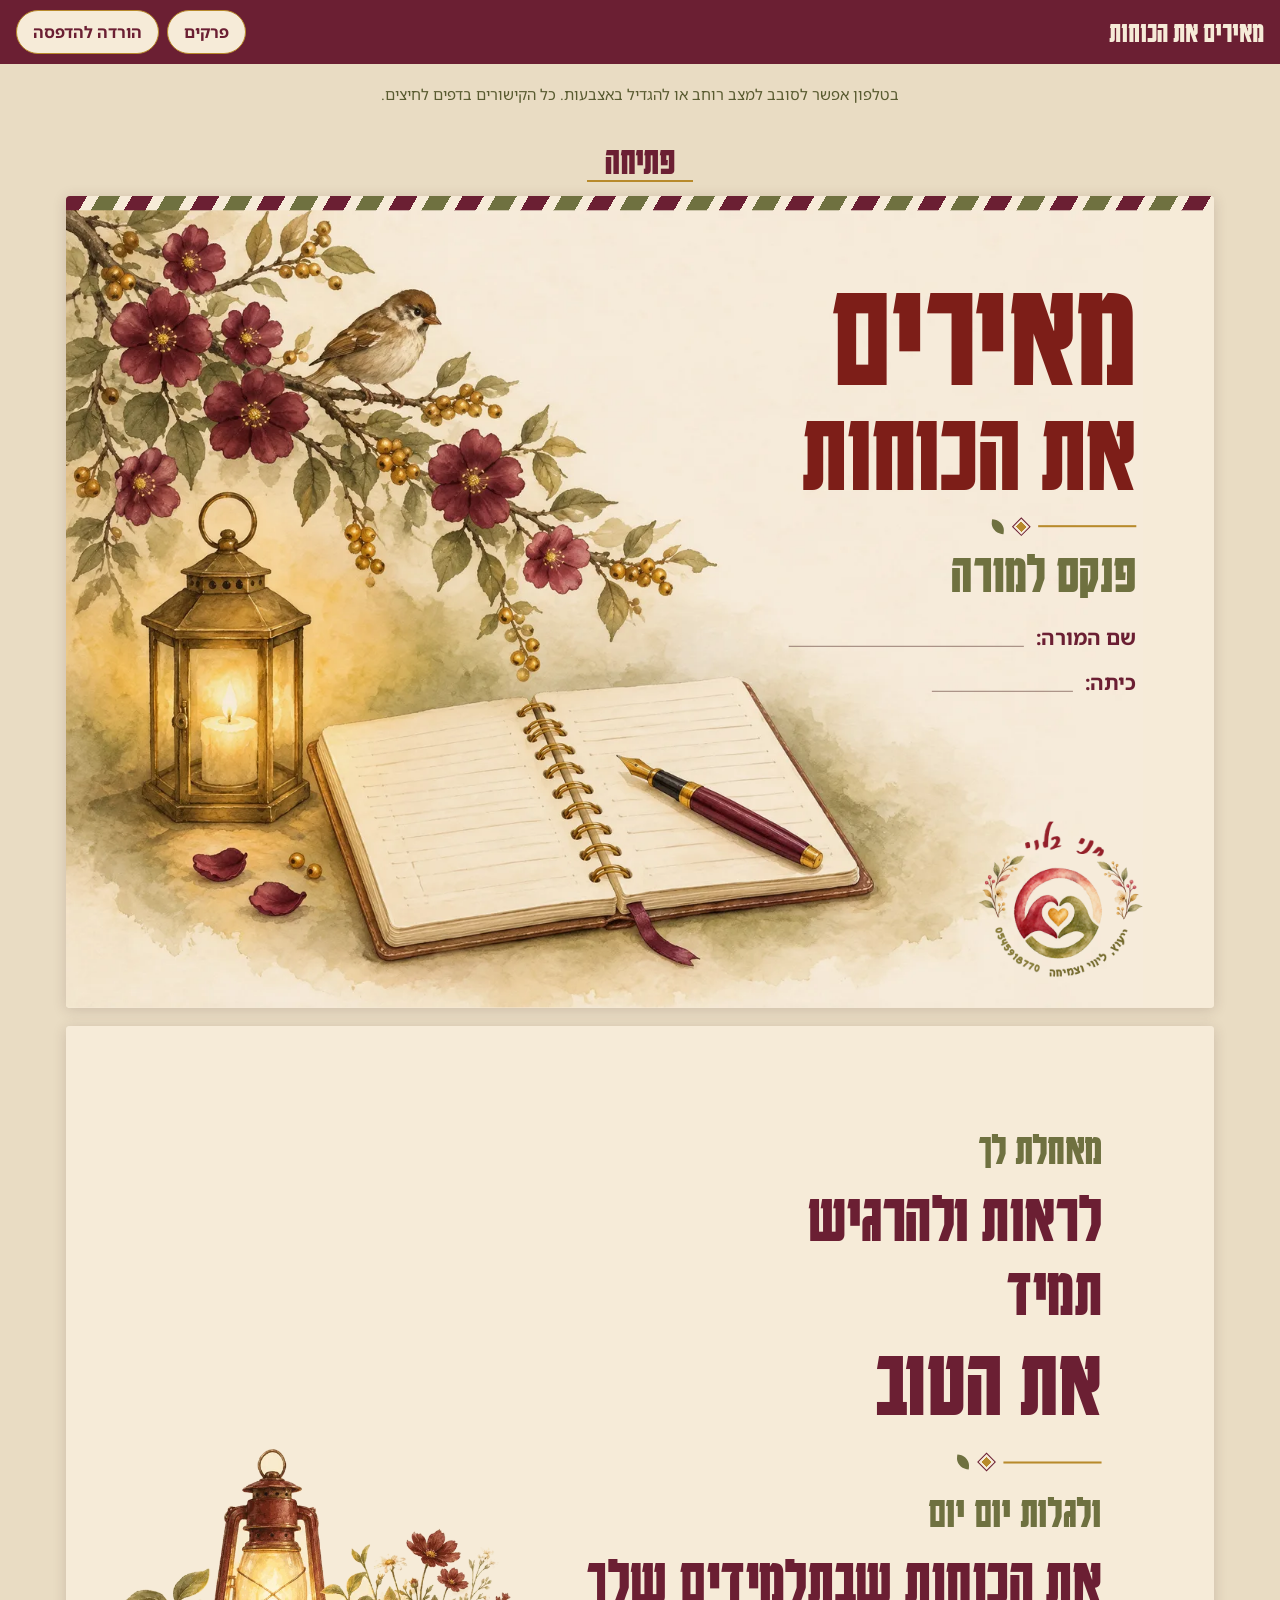
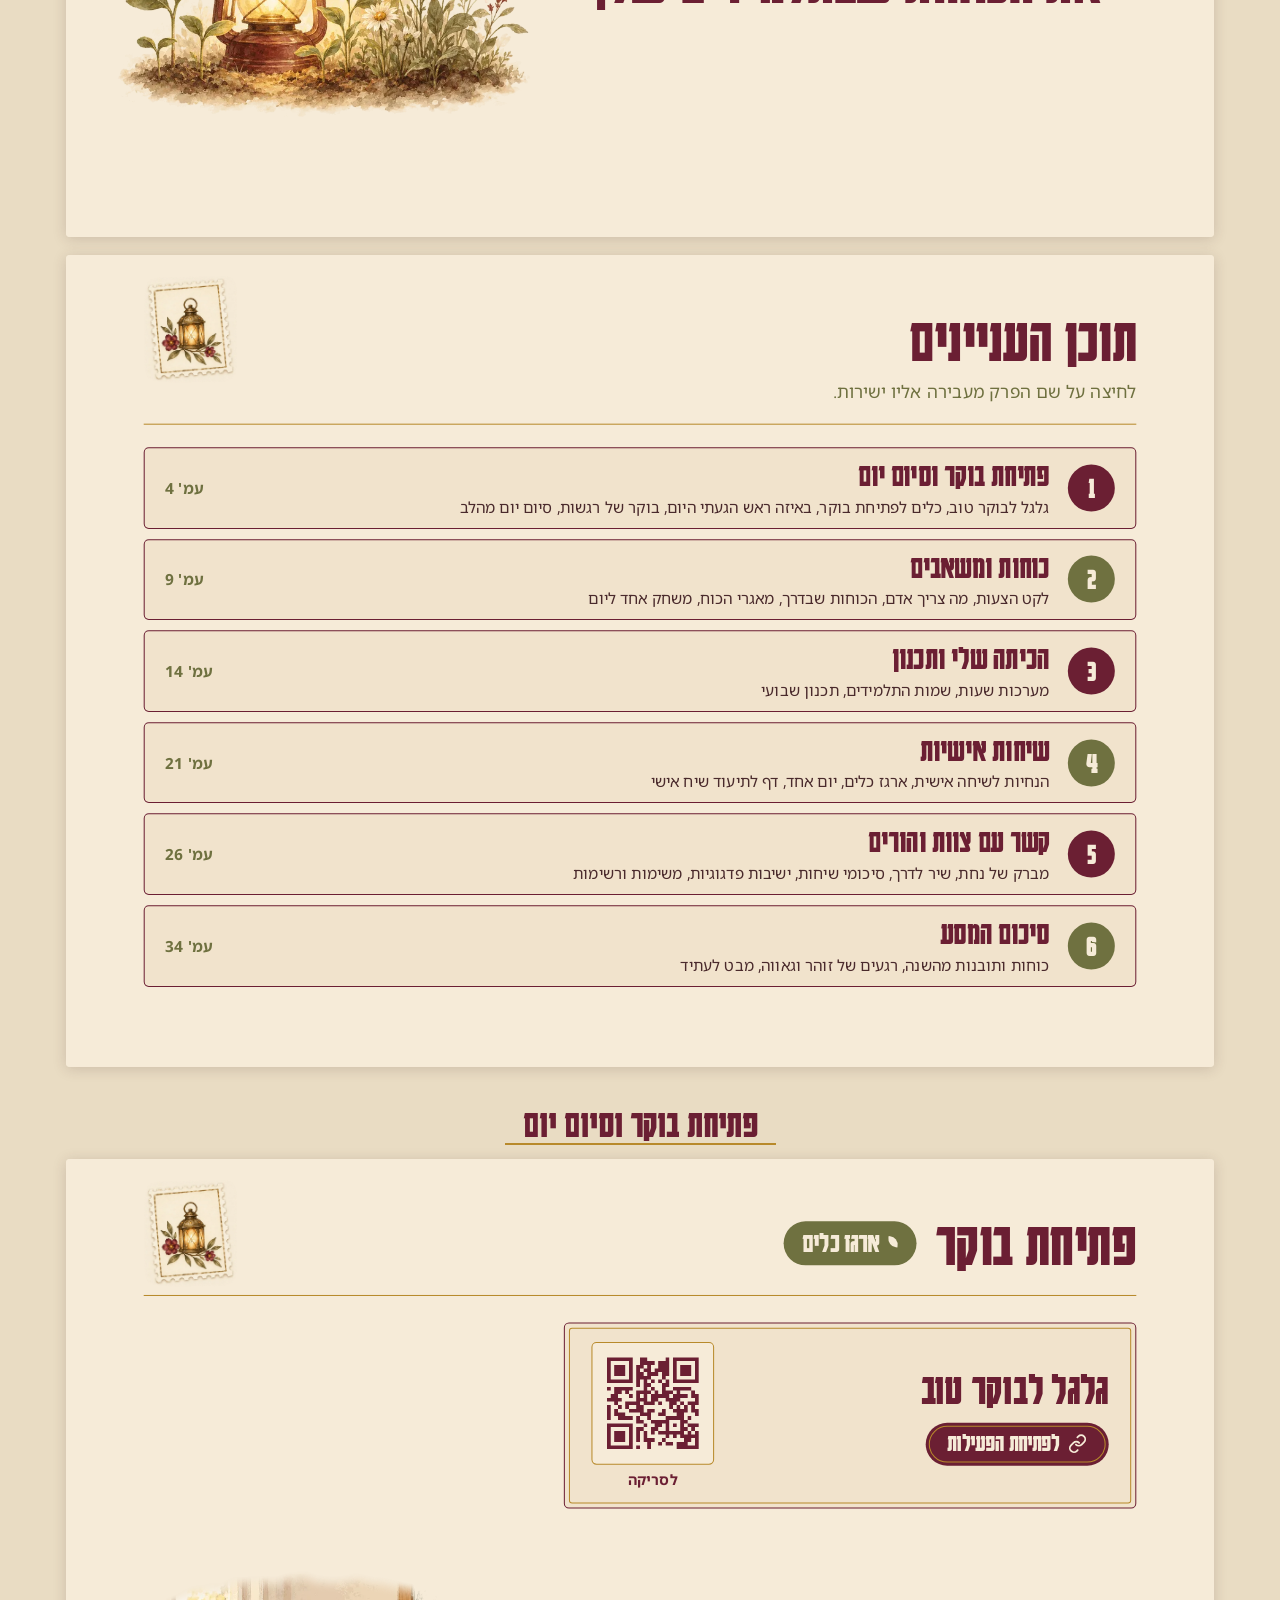
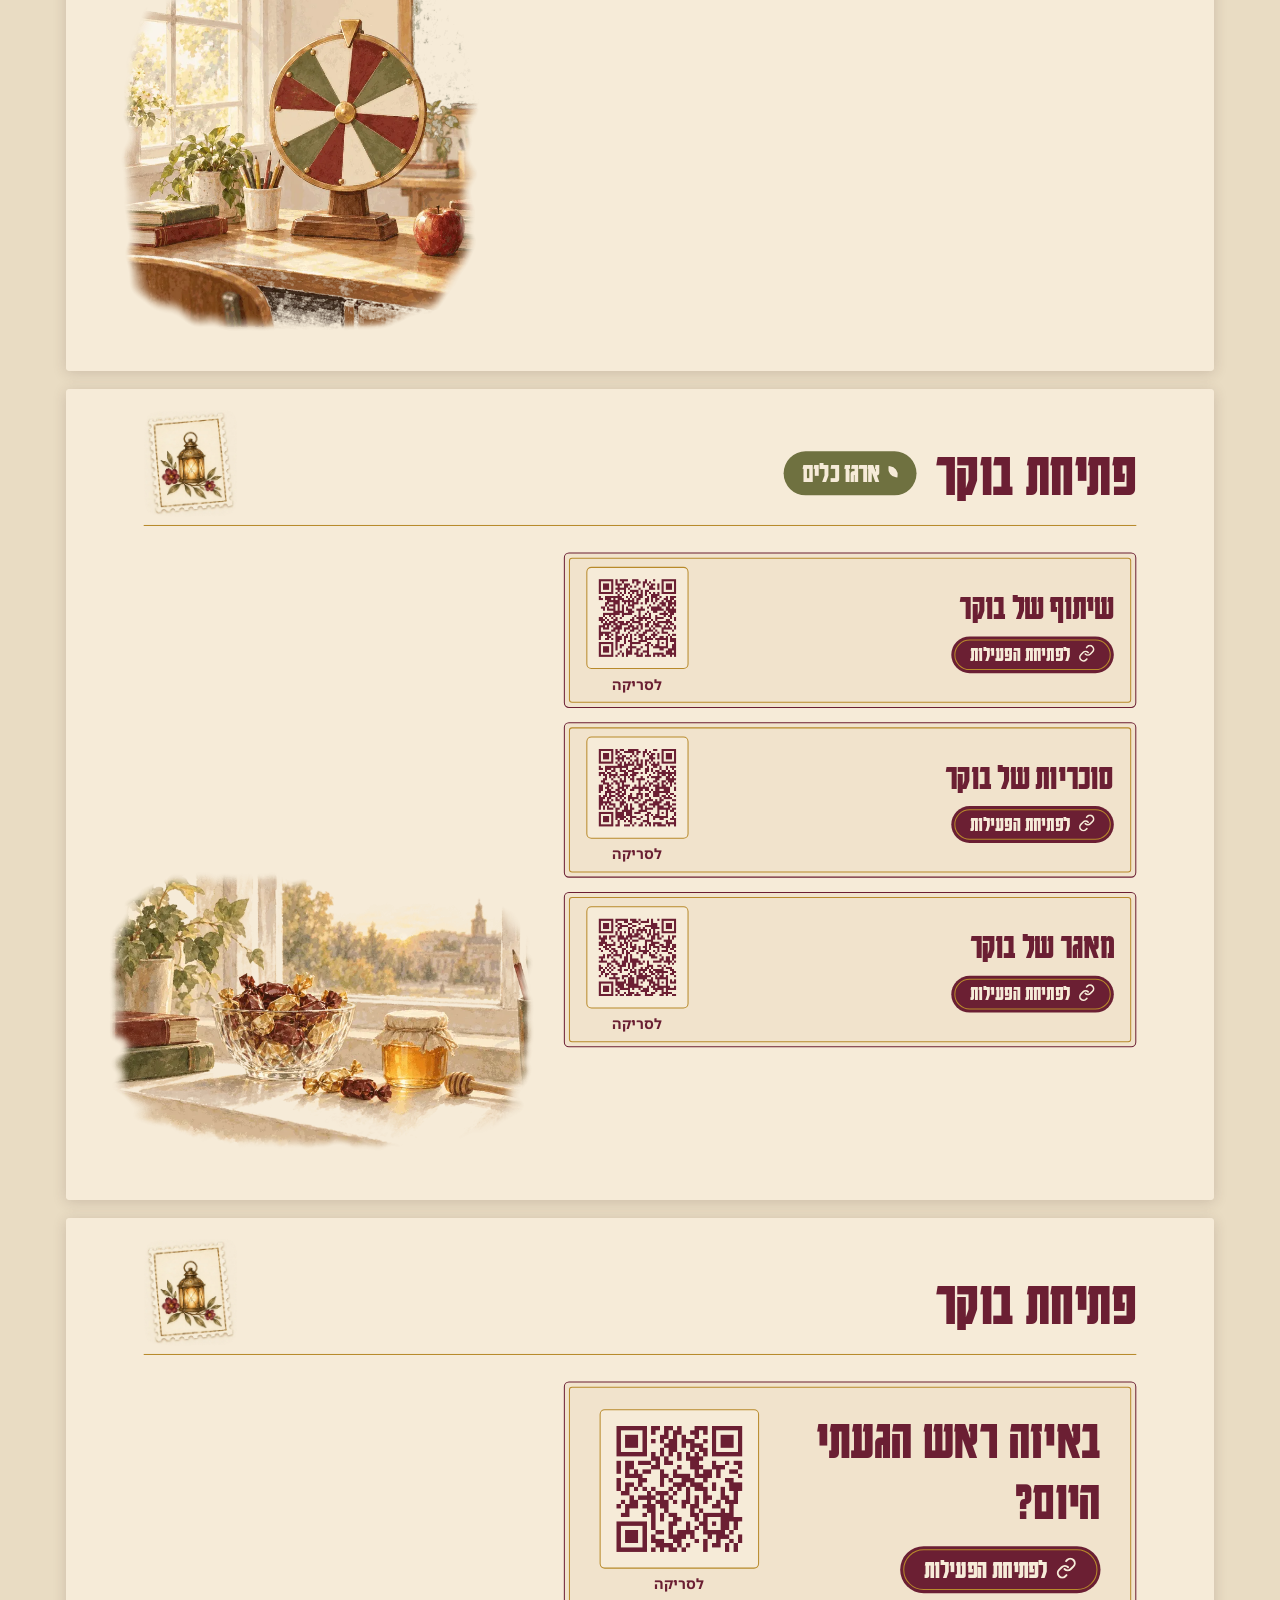
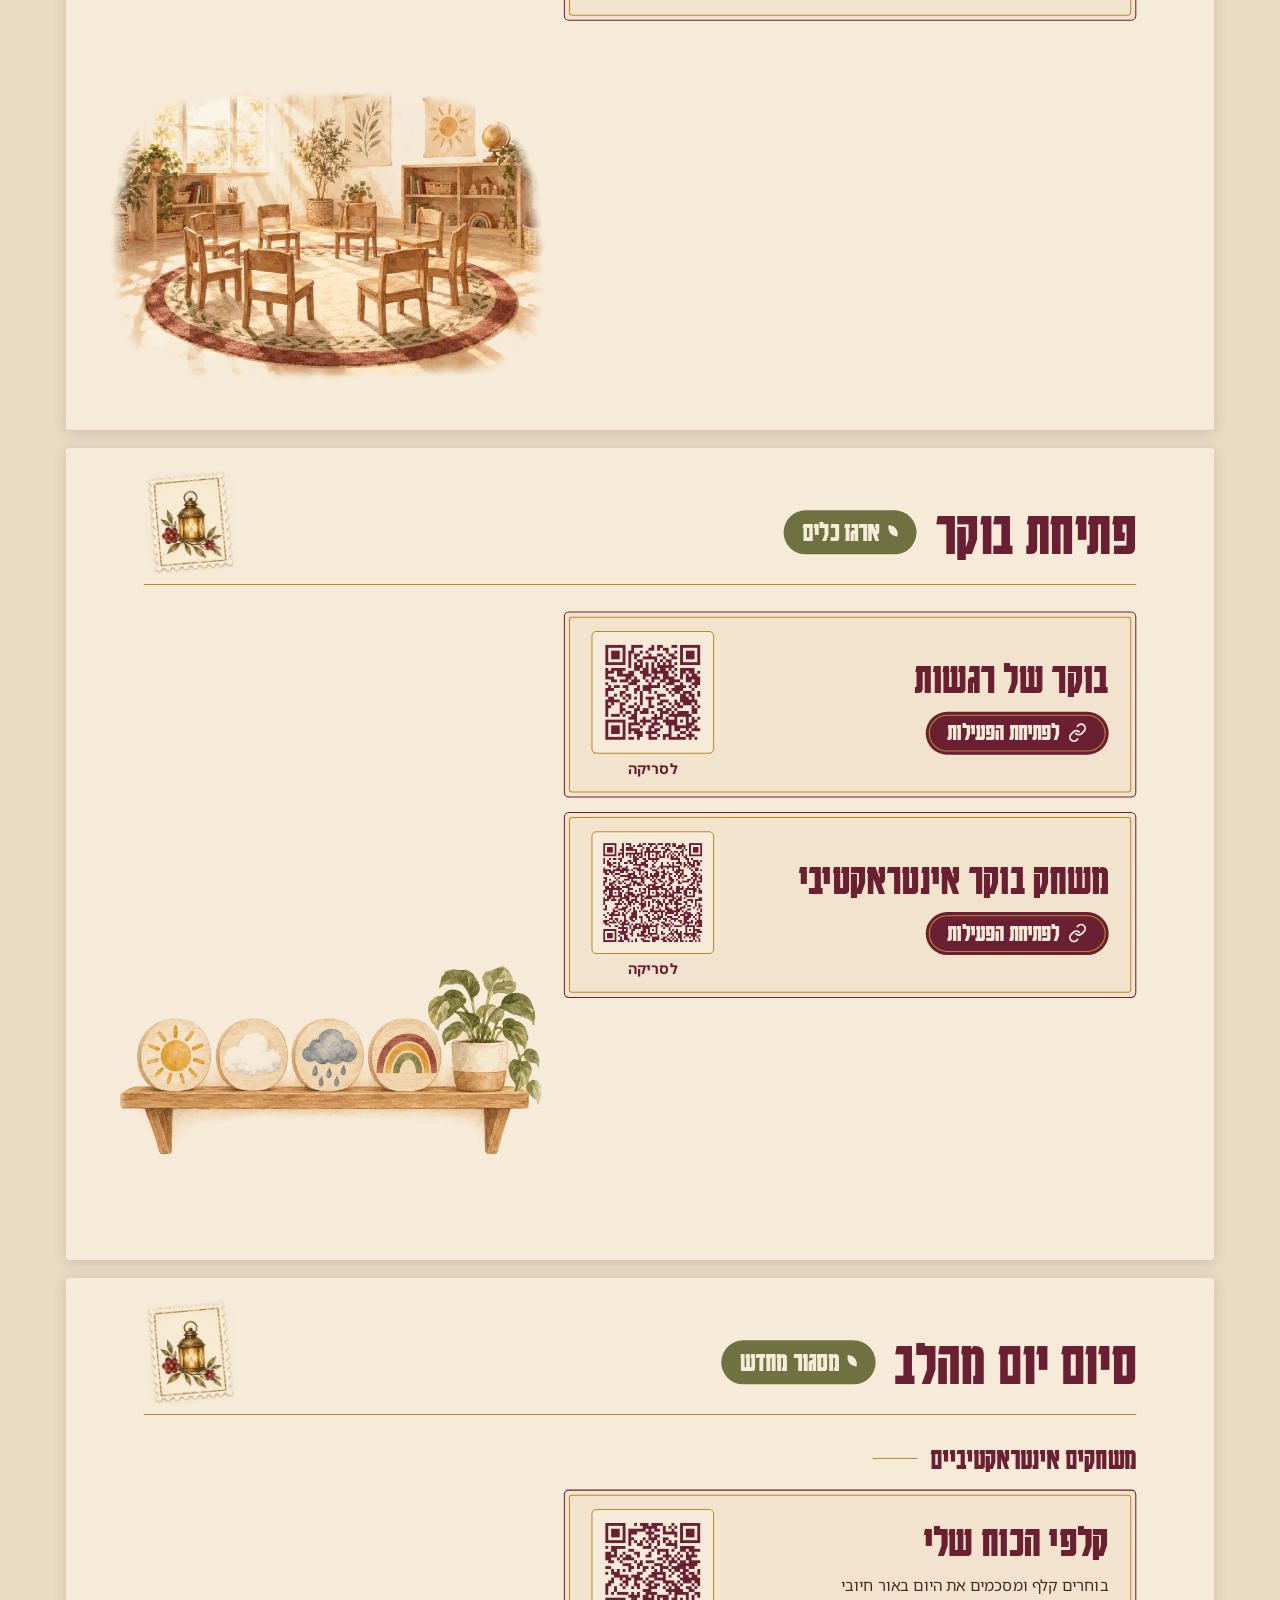
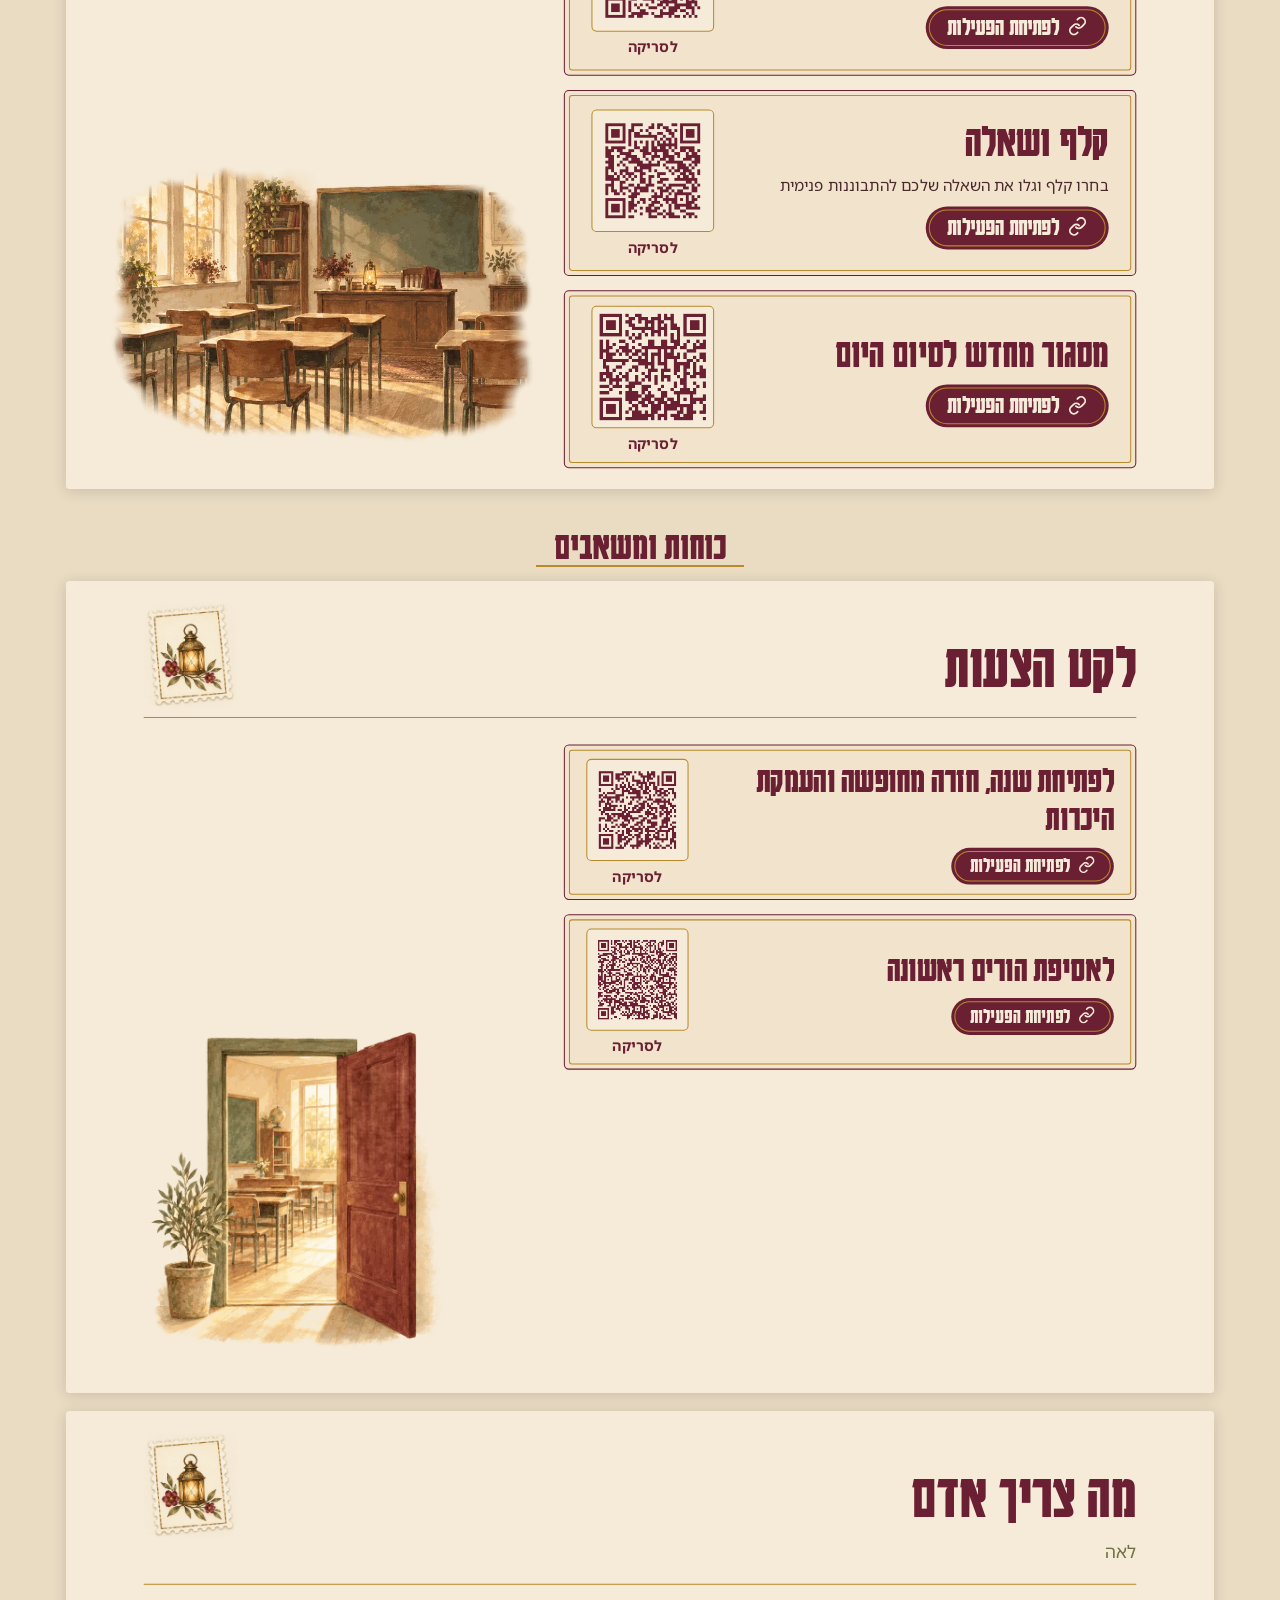
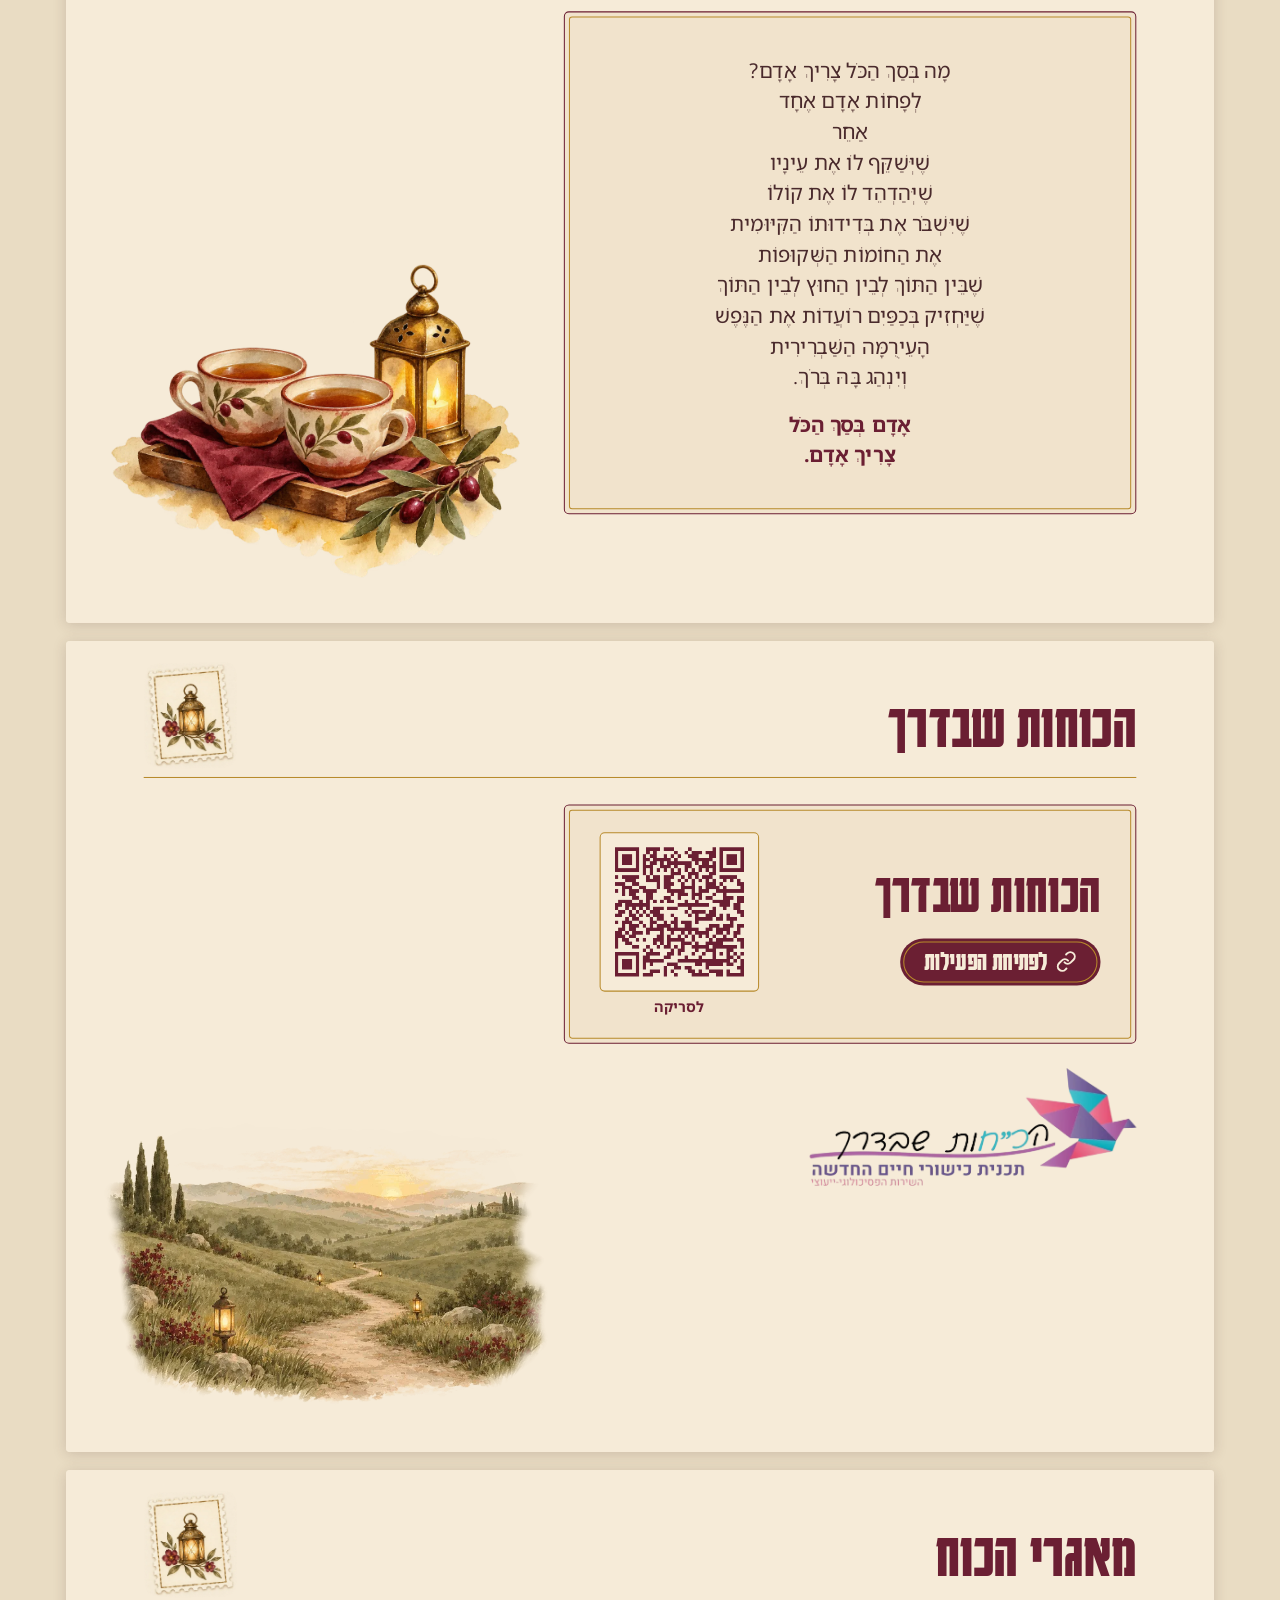
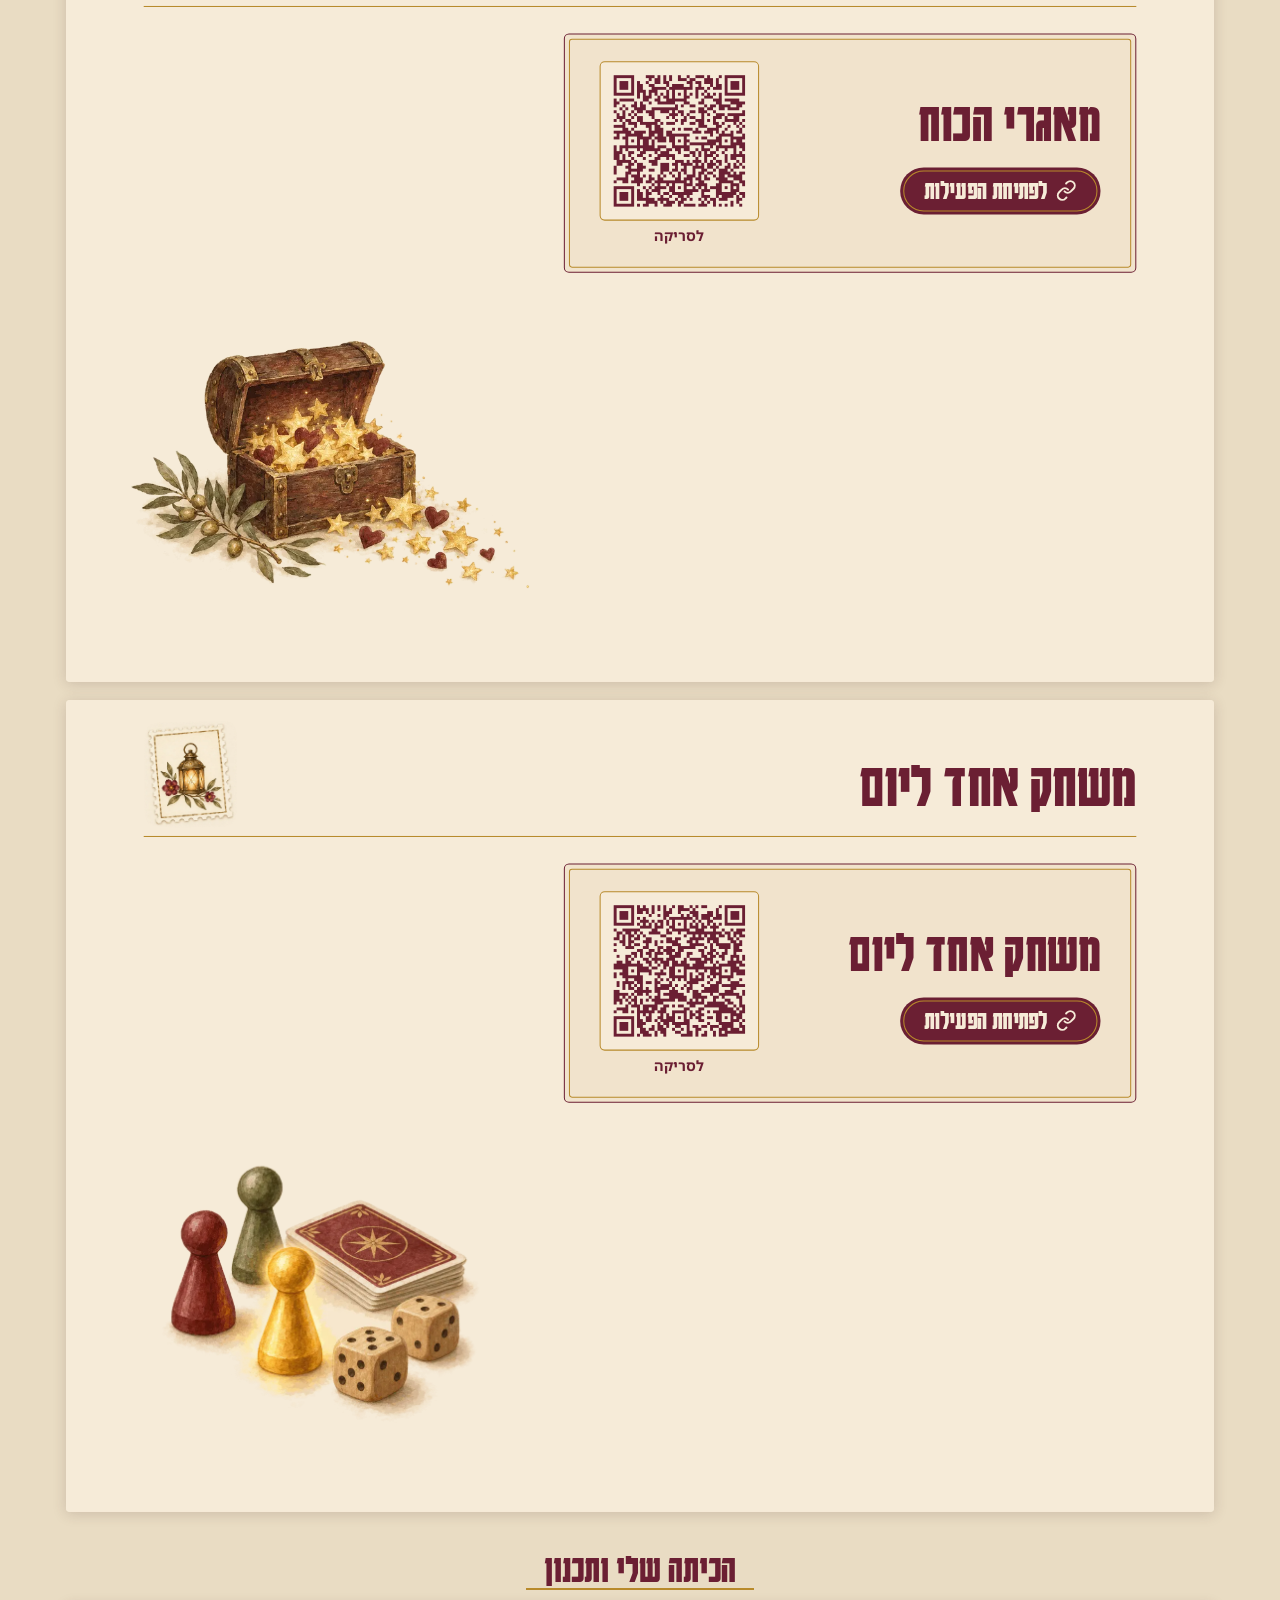
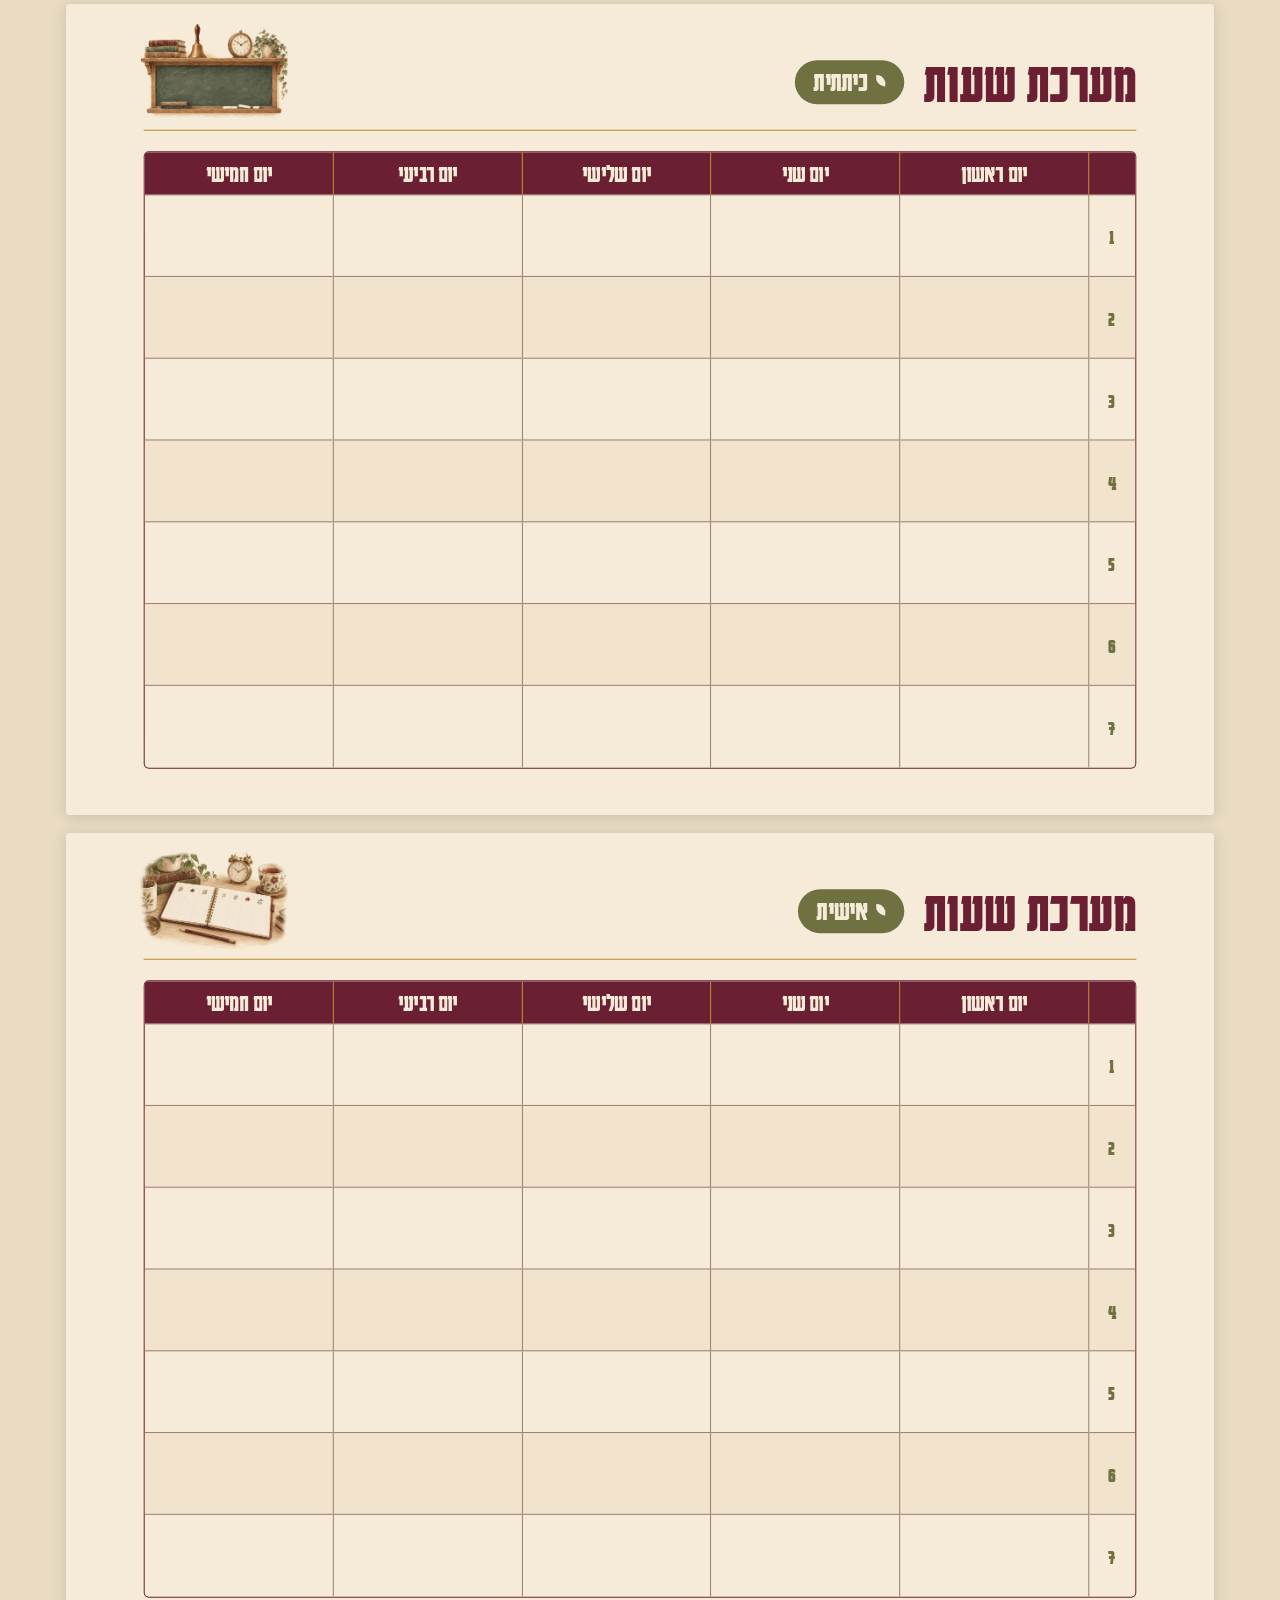
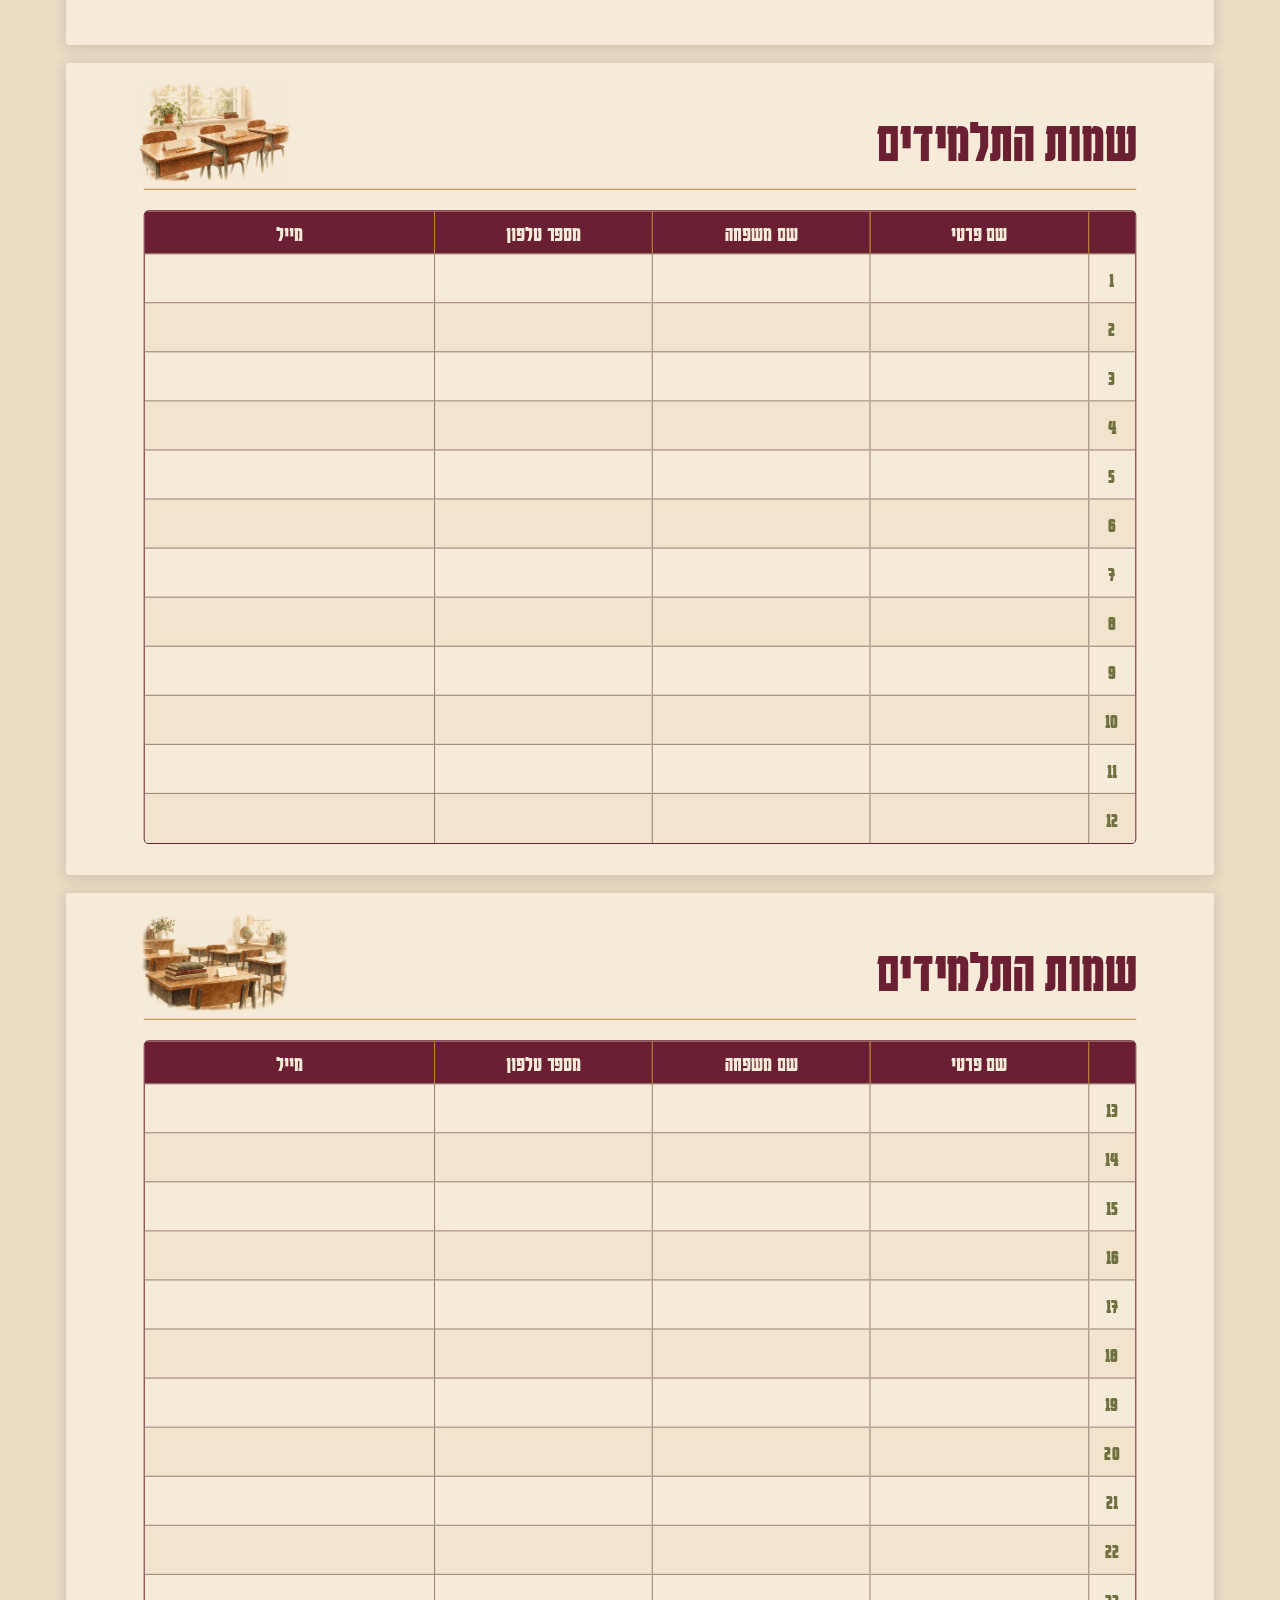
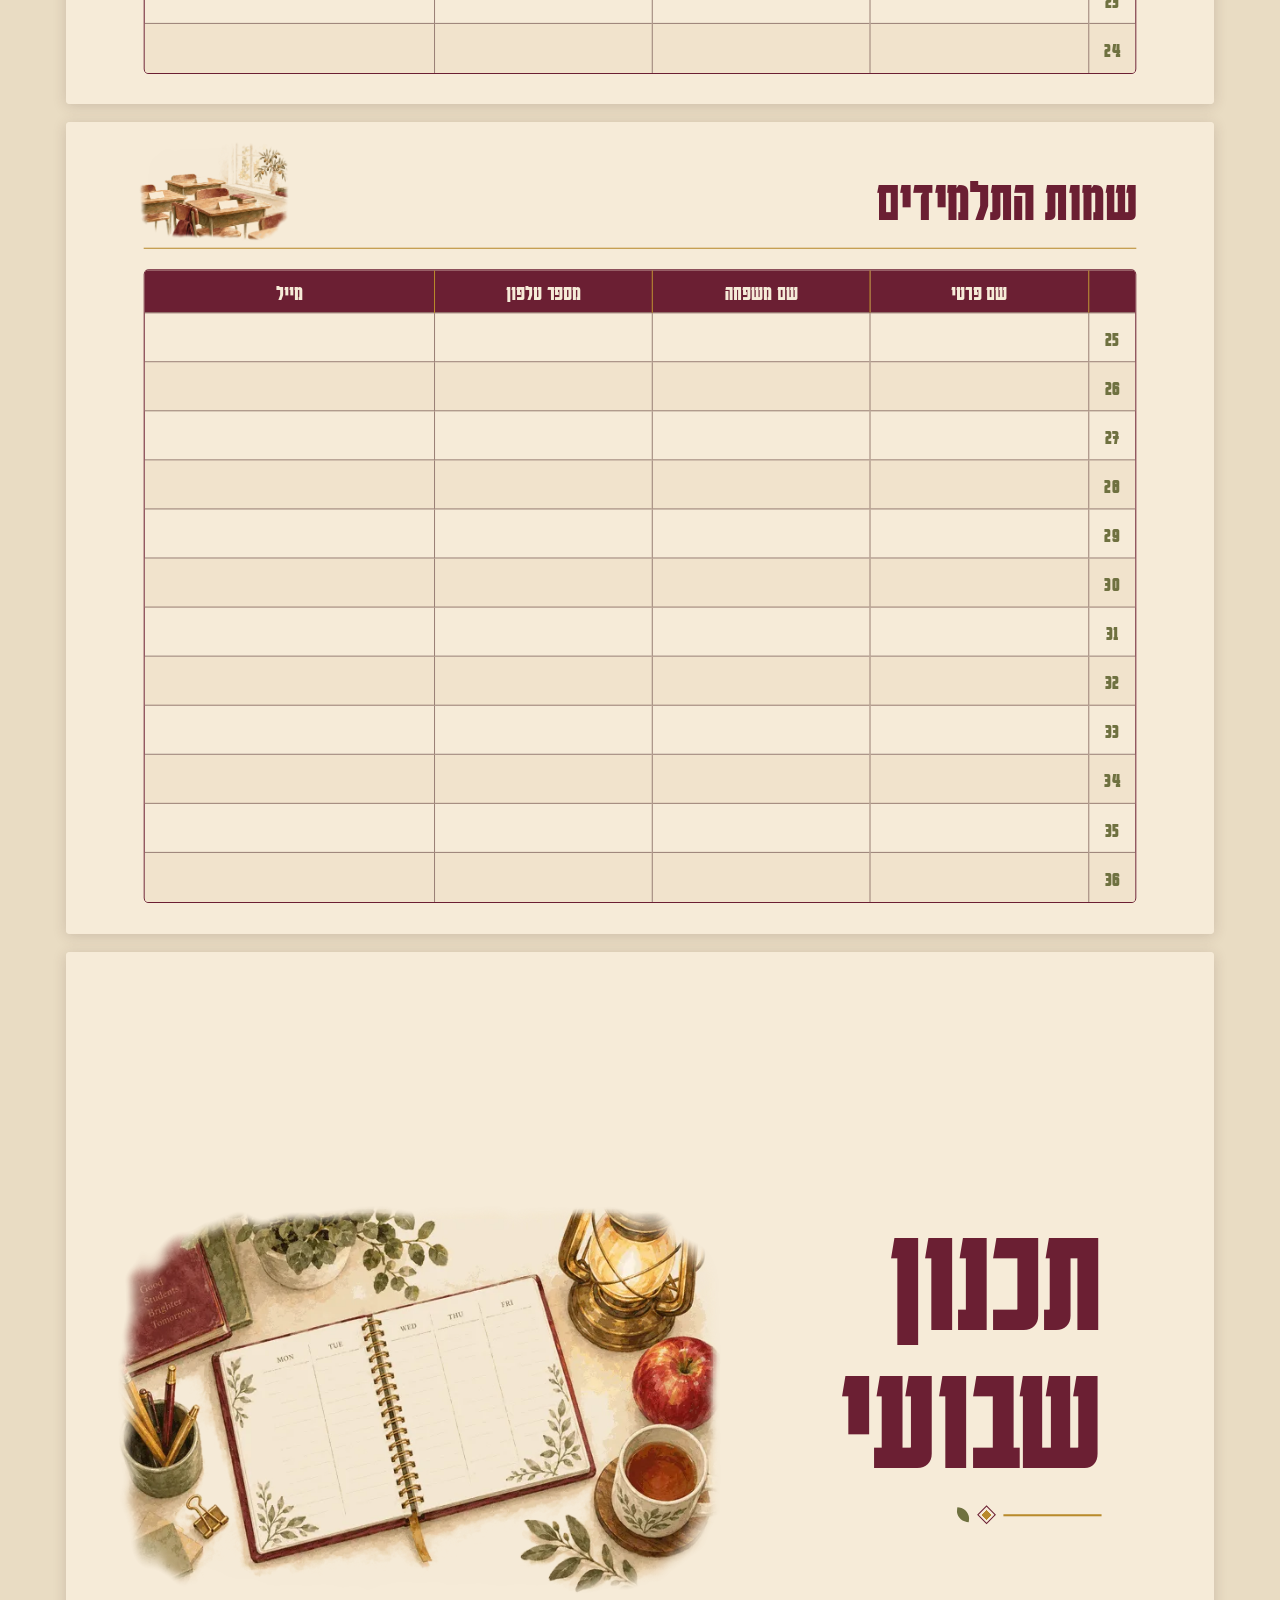
==== commit 97978247: "Update teacher notebook site and print PDF after pre-print review - Text corrections (typos, wording" ====
--- a/index.html
+++ b/index.html
@@ -29,19 +29,21 @@
 .bar .acts{display:flex;gap:8px}
 .btn{display:inline-flex;align-items:center;gap:6px;min-height:44px;padding:0 16px;border-radius:999px;border:1px solid #b88a2b;background:#f6ebd8;color:#6b1f33;font:700 16px 'Noto Sans Hebrew',sans-serif;text-decoration:none;cursor:pointer}
 .btn:hover{background:#fff7e8;color:#6b1f33}
-nav.toc{display:none;position:fixed;top:64px;inset-inline-start:16px;z-index:11;background:#f6ebd8;border:1px solid #6b1f33;border-radius:5px;padding:8px 0;box-shadow:0 8px 24px rgba(74,42,44,.25)}
+nav.toc{display:none;position:fixed;top:64px;inset-inline-end:16px;z-index:11;background:#f6ebd8;border:1px solid #6b1f33;border-radius:5px;padding:8px 0;box-shadow:0 8px 24px rgba(74,42,44,.25)}
 nav.toc.open{display:block}
 nav.toc ul{margin:0;padding:0;list-style:none}
 nav.toc a{display:block;padding:10px 20px;font-size:17px;font-weight:700;text-decoration:none;color:#6b1f33}
 nav.toc a:hover{background:#f1e3cc}
 main{max-width:1180px;margin:0 auto;padding:20px 16px 48px}
-.hint{margin:0 0 12px;font-size:15px;color:#6f7140;text-align:center}
+.hint{margin:0 0 12px;font-size:15px;color:#595b30;text-align:center}
 .ch{margin:36px 0 14px;text-align:center;font-family:'Karantina','Noto Sans Hebrew',sans-serif;font-weight:700;font-size:40px;color:#6b1f33}
 .ch span{display:inline-block;padding:0 18px;border-bottom:2px solid #b88a2b}
 .sheet{margin:0 0 18px}
 .frame{position:relative;width:100%;aspect-ratio:1123/794;overflow:hidden;border-radius:4px;box-shadow:0 2px 14px rgba(74,42,44,.18);background:#f6ebd8}
 .scaler{position:absolute;top:0;right:0;width:1123px;height:794px;transform-origin:top right}
-footer{text-align:center;padding:24px 16px 40px;font-size:14px;color:#6f7140}
+footer{text-align:center;padding:24px 16px 40px;font-size:14px;color:#595b30}
+@page{size:1123px 794px;margin:0}
+@media print{html,body{background:#fff}.bar,nav.toc,.hint,.ch,footer{display:none!important}main{max-width:none;margin:0;padding:0}.sheet{margin:0;break-after:page;break-inside:avoid}.sheet:last-of-type{break-after:auto}.frame{width:1123px;height:794px;aspect-ratio:auto;border-radius:0;box-shadow:none}.scaler{transform:none!important}*{-webkit-print-color-adjust:exact;print-color-adjust:exact}}
 @media (max-width:600px){.bar h1{font-size:24px} .btn{padding:0 12px;font-size:14px} .ch{font-size:32px}}
 </style>
 </head>
@@ -73,11 +75,11 @@
 <div style="display: flex; flex-direction: column; gap: 16px">
 <div style="display: flex; align-items: flex-end; gap: 12px; width: 340px">
 <span style="font-size: 20px; line-height: 28px; font-weight: 700; color: #6b1f33">שם המורה:</span>
-<span aria-hidden="true" style="flex: 1; margin-bottom: 5px; border-bottom: 1px solid #c9b2a8"></span>
+<span aria-hidden="true" style="flex: 1; margin-bottom: 5px; border-bottom: 1px solid #9a8076"></span>
 </div>
 <div style="display: flex; align-items: flex-end; gap: 12px; width: 200px">
 <span style="font-size: 20px; line-height: 28px; font-weight: 700; color: #6b1f33">כיתה:</span>
-<span aria-hidden="true" style="flex: 1; margin-bottom: 5px; border-bottom: 1px solid #c9b2a8"></span>
+<span aria-hidden="true" style="flex: 1; margin-bottom: 5px; border-bottom: 1px solid #9a8076"></span>
 </div>
 </div>
 </div>
@@ -108,7 +110,7 @@
 <nav aria-label="פרקי הפנקס" style="display: flex; flex-direction: column; gap: 10px">
 <a href="#pg3" style="display: flex; align-items: center; gap: 18px; box-sizing: border-box; min-height: 78px; padding: 10px 20px; background: #f1e3cc; border: 1px solid #6b1f33; border-radius: 5px; text-decoration: none; color: #4a2a2c">
 <span style="flex: none; display: flex; align-items: center; justify-content: center; width: 46px; height: 46px; border-radius: 999px; background: #6b1f33; color: #f6ebd8; font-family: 'Karantina','Noto Sans Hebrew',sans-serif; font-weight: 700; font-size: 30px; line-height: 1">1</span>
-<span style="flex: 1; display: flex; flex-direction: column; gap: 2px"><span style="font-family: 'Karantina','Noto Sans Hebrew',sans-serif; font-weight: 700; font-size: 32px; line-height: 1.05; color: #6b1f33">פתיחת בוקר וסיום יום</span><span style="font-size: 15px; line-height: 22px">גלגל לבוקר טוב, כלים לפתיחת בוקר, בוקר של רגשות, סיום יום מהלב</span></span>
+<span style="flex: 1; display: flex; flex-direction: column; gap: 2px"><span style="font-family: 'Karantina','Noto Sans Hebrew',sans-serif; font-weight: 700; font-size: 32px; line-height: 1.05; color: #6b1f33">פתיחת בוקר וסיום יום</span><span style="font-size: 15px; line-height: 22px">גלגל לבוקר טוב, כלים לפתיחת בוקר, באיזה ראש הגעתי היום, בוקר של רגשות, סיום יום מהלב</span></span>
 <span style="flex: none; font-size: 15px; font-weight: 700; color: #6f7140">עמ' 4</span>
 </a>
 <a href="#pg8" style="display: flex; align-items: center; gap: 18px; box-sizing: border-box; min-height: 78px; padding: 10px 20px; background: #f1e3cc; border: 1px solid #6b1f33; border-radius: 5px; text-decoration: none; color: #4a2a2c">
@@ -138,14 +140,14 @@
 </a>
 </nav>
 </div></div></div></section><h2 class="ch" id="ch1"><span>פתיחת בוקר וסיום יום</span></h2><section class="sheet" id="pg3" aria-label="פתיחת בוקר: גלגל לבוקר טוב"><div class="frame"><div class="scaler"><div dir="rtl" style="direction: rtl; position: relative; width: 1123px; height: 794px; box-sizing: border-box; background: #f6ebd8; color: #4a2a2c; font-family: 'Noto Sans Hebrew','Rubik',sans-serif; overflow: hidden; padding: 0 76px">
-<img src="img/136372c71a0b1f3b0265db7437808643.webp" alt="" aria-hidden="true" style="position: absolute; left: 50px; bottom: 36px; width: 360px; height: 360px">
+<img loading="lazy" decoding="async" src="img/136372c71a0b1f3b0265db7437808643.webp" alt="" aria-hidden="true" style="position: absolute; left: 50px; bottom: 36px; width: 360px; height: 360px">
 <header style="position: relative; padding: 50px 0 18px; border-bottom: 1.5px solid #b88a2b; margin-bottom: 26px">
 <div style="display: flex; align-items: center; gap: 18px; padding-inline-end: 110px">
 <h1 style="margin: 0; font-family: 'Karantina','Noto Sans Hebrew',sans-serif; font-weight: 700; font-size: 62px; line-height: 1.05; color: #6b1f33">פתיחת בוקר</h1>
 <span style="display: inline-flex; align-items: center; gap: 8px; padding: 6px 18px 9px; border-radius: 999px; background: #6f7140; color: #f6ebd8; font-family: 'Karantina','Noto Sans Hebrew',sans-serif; font-weight: 700; font-size: 28px; line-height: 1"><span aria-hidden="true" style="flex: none; display: inline-block; width: 10px; height: 10px; background: #f6ebd8; border-radius: 0 85% 0 85%; transform: rotate(8deg)"></span>ארגז כלים</span>
 </div>
 
-<img src="img/c4fcf6742540a62b8436416627c393c3.webp" alt="" aria-hidden="true" style="position: absolute; inset-inline-end: 0; top: 20px; width: 92px; height: 106px">
+<img loading="lazy" decoding="async" src="img/c4fcf6742540a62b8436416627c393c3.webp" alt="" aria-hidden="true" style="position: absolute; inset-inline-end: 0; top: 20px; width: 92px; height: 106px">
 </header>
 <div style="position: relative; width: 560px; display: flex; flex-direction: column; gap: 14px">
 <section style="position: relative; box-sizing: border-box; background: #f1e3cc; border: 1px solid #6b1f33; border-radius: 5px; ">
@@ -163,7 +165,7 @@
 </div>
 <div style="flex: none; display: flex; flex-direction: column; align-items: center; gap: 6px">
 <div style="box-sizing: border-box; width: 120px; height: 120px; padding: 7px; background: #f6ebd8; border: 1px solid #b88a2b; border-radius: 5px">
-<img src="img/a3a39fc90bd9e9cdad55adff5a85f441.png" alt="קוד QR" style="display: block; width: 104px; height: 104px">
+<img loading="lazy" decoding="async" src="img/a3a39fc90bd9e9cdad55adff5a85f441.png" alt="קוד QR" style="display: block; width: 104px; height: 104px">
 </div>
 <span style="font-size: 14px; line-height: 18px; font-weight: 700; color: #6b1f33">לסריקה</span>
 </div>
@@ -171,14 +173,14 @@
 </section>
 </div>
 </div></div></div></section><section class="sheet" id="pg4" aria-label="פתיחת בוקר: ארגז כלים"><div class="frame"><div class="scaler"><div dir="rtl" style="direction: rtl; position: relative; width: 1123px; height: 794px; box-sizing: border-box; background: #f6ebd8; color: #4a2a2c; font-family: 'Noto Sans Hebrew','Rubik',sans-serif; overflow: hidden; padding: 0 76px">
-<img src="img/16d70cd5bd5e468d315e3232b8318e42.webp" alt="" aria-hidden="true" style="position: absolute; left: 40px; bottom: 44px; width: 420px; height: 280px">
+<img loading="lazy" decoding="async" src="img/16d70cd5bd5e468d315e3232b8318e42.webp" alt="" aria-hidden="true" style="position: absolute; left: 40px; bottom: 44px; width: 420px; height: 280px">
 <header style="position: relative; padding: 50px 0 18px; border-bottom: 1.5px solid #b88a2b; margin-bottom: 26px">
 <div style="display: flex; align-items: center; gap: 18px; padding-inline-end: 110px">
 <h1 style="margin: 0; font-family: 'Karantina','Noto Sans Hebrew',sans-serif; font-weight: 700; font-size: 62px; line-height: 1.05; color: #6b1f33">פתיחת בוקר</h1>
 <span style="display: inline-flex; align-items: center; gap: 8px; padding: 6px 18px 9px; border-radius: 999px; background: #6f7140; color: #f6ebd8; font-family: 'Karantina','Noto Sans Hebrew',sans-serif; font-weight: 700; font-size: 28px; line-height: 1"><span aria-hidden="true" style="flex: none; display: inline-block; width: 10px; height: 10px; background: #f6ebd8; border-radius: 0 85% 0 85%; transform: rotate(8deg)"></span>ארגז כלים</span>
 </div>
 
-<img src="img/c4fcf6742540a62b8436416627c393c3.webp" alt="" aria-hidden="true" style="position: absolute; inset-inline-end: 0; top: 20px; width: 92px; height: 106px">
+<img loading="lazy" decoding="async" src="img/c4fcf6742540a62b8436416627c393c3.webp" alt="" aria-hidden="true" style="position: absolute; inset-inline-end: 0; top: 20px; width: 92px; height: 106px">
 </header>
 <div style="position: relative; width: 560px; display: flex; flex-direction: column; gap: 14px">
 <section style="position: relative; box-sizing: border-box; background: #f1e3cc; border: 1px solid #6b1f33; border-radius: 5px; ">
@@ -188,7 +190,7 @@
 <div style="display: flex; flex-direction: column; align-items: flex-start; gap: 10px">
 <h2 style="margin: 0; font-family: 'Karantina','Noto Sans Hebrew',sans-serif; font-weight: 700; font-size: 36px; line-height: 1.05; color: #6b1f33">שיתוף של בוקר</h2>
 
-<a target="_blank" rel="noopener" href="https://gqr.sh/YbC6" style="position: relative; display: inline-flex; align-items: center; gap: 8px; height: 36px; padding: 0 18px 2px; border-radius: 999px; background: #6b1f33; color: #f6ebd8; font-family: 'Karantina','Noto Sans Hebrew',sans-serif; font-weight: 700; font-size: 21px; line-height: 1; text-decoration: none; white-space: nowrap">
+<a target="_blank" rel="noopener" href="https://drive.google.com/file/d/1prs7R2acEIyrEB6Q7Tf9AUZl2hTGGuqL/view?usp=sharing" style="position: relative; display: inline-flex; align-items: center; gap: 8px; height: 36px; padding: 0 18px 2px; border-radius: 999px; background: #6b1f33; color: #f6ebd8; font-family: 'Karantina','Noto Sans Hebrew',sans-serif; font-weight: 700; font-size: 21px; line-height: 1; text-decoration: none; white-space: nowrap">
 <span aria-hidden="true" style="position: absolute; inset: 3px; border: 1px solid #b88a2b; border-radius: 999px"></span>
 <svg aria-hidden="true" width="17" height="17" viewBox="0 0 24 24" fill="none" stroke="currentColor" stroke-width="2.2" stroke-linecap="round" stroke-linejoin="round" style="flex: none"><path d="M10 13a5 5 0 0 0 7.07 0l3-3a5 5 0 0 0-7.07-7.07l-1.2 1.2"></path><path d="M14 11a5 5 0 0 0-7.07 0l-3 3a5 5 0 0 0 7.07 7.07l1.2-1.2"></path></svg>
 <span style="position: relative">לפתיחת הפעילות</span>
@@ -196,7 +198,7 @@
 </div>
 <div style="flex: none; display: flex; flex-direction: column; align-items: center; gap: 6px">
 <div style="box-sizing: border-box; width: 100px; height: 100px; padding: 7px; background: #f6ebd8; border: 1px solid #b88a2b; border-radius: 5px">
-<img src="img/5b892696f22b7aea405f60bf6c069555.png" alt="קוד QR" style="display: block; width: 84px; height: 84px">
+<img loading="lazy" decoding="async" src="img/qr-shituf.png" alt="קוד QR" style="display: block; width: 84px; height: 84px">
 </div>
 <span style="font-size: 14px; line-height: 18px; font-weight: 700; color: #6b1f33">לסריקה</span>
 </div>
@@ -217,7 +219,7 @@
 </div>
 <div style="flex: none; display: flex; flex-direction: column; align-items: center; gap: 6px">
 <div style="box-sizing: border-box; width: 100px; height: 100px; padding: 7px; background: #f6ebd8; border: 1px solid #b88a2b; border-radius: 5px">
-<img src="img/ce1066b03193176c60fe6384d8d05ae7.png" alt="קוד QR" style="display: block; width: 84px; height: 84px">
+<img loading="lazy" decoding="async" src="img/qr-sukariot.png" alt="קוד QR" style="display: block; width: 84px; height: 84px">
 </div>
 <span style="font-size: 14px; line-height: 18px; font-weight: 700; color: #6b1f33">לסריקה</span>
 </div>
@@ -230,7 +232,7 @@
 <div style="display: flex; flex-direction: column; align-items: flex-start; gap: 10px">
 <h2 style="margin: 0; font-family: 'Karantina','Noto Sans Hebrew',sans-serif; font-weight: 700; font-size: 36px; line-height: 1.05; color: #6b1f33">מאגר של בוקר</h2>
 
-<a target="_blank" rel="noopener" href="https://gqr.sh/xbK9" style="position: relative; display: inline-flex; align-items: center; gap: 8px; height: 36px; padding: 0 18px 2px; border-radius: 999px; background: #6b1f33; color: #f6ebd8; font-family: 'Karantina','Noto Sans Hebrew',sans-serif; font-weight: 700; font-size: 21px; line-height: 1; text-decoration: none; white-space: nowrap">
+<a target="_blank" rel="noopener" href="https://drive.google.com/drive/folders/1diltcHPHYBm0RihxJfnSVVXjkQHjIxJZ?usp=sharing" style="position: relative; display: inline-flex; align-items: center; gap: 8px; height: 36px; padding: 0 18px 2px; border-radius: 999px; background: #6b1f33; color: #f6ebd8; font-family: 'Karantina','Noto Sans Hebrew',sans-serif; font-weight: 700; font-size: 21px; line-height: 1; text-decoration: none; white-space: nowrap">
 <span aria-hidden="true" style="position: absolute; inset: 3px; border: 1px solid #b88a2b; border-radius: 999px"></span>
 <svg aria-hidden="true" width="17" height="17" viewBox="0 0 24 24" fill="none" stroke="currentColor" stroke-width="2.2" stroke-linecap="round" stroke-linejoin="round" style="flex: none"><path d="M10 13a5 5 0 0 0 7.07 0l3-3a5 5 0 0 0-7.07-7.07l-1.2 1.2"></path><path d="M14 11a5 5 0 0 0-7.07 0l-3 3a5 5 0 0 0 7.07 7.07l1.2-1.2"></path></svg>
 <span style="position: relative">לפתיחת הפעילות</span>
@@ -238,7 +240,7 @@
 </div>
 <div style="flex: none; display: flex; flex-direction: column; align-items: center; gap: 6px">
 <div style="box-sizing: border-box; width: 100px; height: 100px; padding: 7px; background: #f6ebd8; border: 1px solid #b88a2b; border-radius: 5px">
-<img src="img/2c5103eac47dd881fb8c2488fd91c81d.png" alt="קוד QR" style="display: block; width: 84px; height: 84px">
+<img loading="lazy" decoding="async" src="img/qr-maagar.png" alt="קוד QR" style="display: block; width: 84px; height: 84px">
 </div>
 <span style="font-size: 14px; line-height: 18px; font-weight: 700; color: #6b1f33">לסריקה</span>
 </div>
@@ -246,14 +248,14 @@
 </section>
 </div>
 </div></div></div></section><section class="sheet" id="pg5" aria-label="פתיחת בוקר: באיזה ראש הגעתי היום?"><div class="frame"><div class="scaler"><div dir="rtl" style="direction: rtl; position: relative; width: 1123px; height: 794px; box-sizing: border-box; background: #f6ebd8; color: #4a2a2c; font-family: 'Noto Sans Hebrew','Rubik',sans-serif; overflow: hidden; padding: 0 76px">
-<img src="img/c80ba0ea32e0c0f4a23d6da4df55374d.webp" alt="" aria-hidden="true" style="position: absolute; left: 36px; bottom: 44px; width: 440px; height: 293px">
+<img loading="lazy" decoding="async" src="img/c80ba0ea32e0c0f4a23d6da4df55374d.webp" alt="" aria-hidden="true" style="position: absolute; left: 36px; bottom: 44px; width: 440px; height: 293px">
 <header style="position: relative; padding: 50px 0 18px; border-bottom: 1.5px solid #b88a2b; margin-bottom: 26px">
 <div style="display: flex; align-items: center; gap: 18px; padding-inline-end: 110px">
 <h1 style="margin: 0; font-family: 'Karantina','Noto Sans Hebrew',sans-serif; font-weight: 700; font-size: 62px; line-height: 1.05; color: #6b1f33">פתיחת בוקר</h1>
 
 </div>
 
-<img src="img/c4fcf6742540a62b8436416627c393c3.webp" alt="" aria-hidden="true" style="position: absolute; inset-inline-end: 0; top: 20px; width: 92px; height: 106px">
+<img loading="lazy" decoding="async" src="img/c4fcf6742540a62b8436416627c393c3.webp" alt="" aria-hidden="true" style="position: absolute; inset-inline-end: 0; top: 20px; width: 92px; height: 106px">
 </header>
 <div style="position: relative; width: 560px; display: flex; flex-direction: column; gap: 14px">
 <section style="position: relative; box-sizing: border-box; background: #f1e3cc; border: 1px solid #6b1f33; border-radius: 5px; ">
@@ -271,7 +273,7 @@
 </div>
 <div style="flex: none; display: flex; flex-direction: column; align-items: center; gap: 6px">
 <div style="box-sizing: border-box; width: 156px; height: 156px; padding: 7px; background: #f6ebd8; border: 1px solid #b88a2b; border-radius: 5px">
-<img src="img/4fb71ddab788aa4b95e0f6ffb366b970.png" alt="קוד QR" style="display: block; width: 140px; height: 140px">
+<img loading="lazy" decoding="async" src="img/qr-rosh.png" alt="קוד QR" style="display: block; width: 140px; height: 140px">
 </div>
 <span style="font-size: 14px; line-height: 18px; font-weight: 700; color: #6b1f33">לסריקה</span>
 </div>
@@ -279,14 +281,14 @@
 </section>
 </div>
 </div></div></div></section><section class="sheet" id="pg6" aria-label="פתיחת בוקר: בוקר של רגשות"><div class="frame"><div class="scaler"><div dir="rtl" style="direction: rtl; position: relative; width: 1123px; height: 794px; box-sizing: border-box; background: #f6ebd8; color: #4a2a2c; font-family: 'Noto Sans Hebrew','Rubik',sans-serif; overflow: hidden; padding: 0 76px">
-<img src="img/e0b26a605a9a8642108d5d6298e09bd3.webp" alt="" aria-hidden="true" style="position: absolute; left: 48px; bottom: 60px; width: 420px; height: 280px">
+<img loading="lazy" decoding="async" src="img/e0b26a605a9a8642108d5d6298e09bd3.webp" alt="" aria-hidden="true" style="position: absolute; left: 48px; bottom: 60px; width: 420px; height: 280px">
 <header style="position: relative; padding: 50px 0 18px; border-bottom: 1.5px solid #b88a2b; margin-bottom: 26px">
 <div style="display: flex; align-items: center; gap: 18px; padding-inline-end: 110px">
 <h1 style="margin: 0; font-family: 'Karantina','Noto Sans Hebrew',sans-serif; font-weight: 700; font-size: 62px; line-height: 1.05; color: #6b1f33">פתיחת בוקר</h1>
 <span style="display: inline-flex; align-items: center; gap: 8px; padding: 6px 18px 9px; border-radius: 999px; background: #6f7140; color: #f6ebd8; font-family: 'Karantina','Noto Sans Hebrew',sans-serif; font-weight: 700; font-size: 28px; line-height: 1"><span aria-hidden="true" style="flex: none; display: inline-block; width: 10px; height: 10px; background: #f6ebd8; border-radius: 0 85% 0 85%; transform: rotate(8deg)"></span>ארגז כלים</span>
 </div>
 
-<img src="img/c4fcf6742540a62b8436416627c393c3.webp" alt="" aria-hidden="true" style="position: absolute; inset-inline-end: 0; top: 20px; width: 92px; height: 106px">
+<img loading="lazy" decoding="async" src="img/c4fcf6742540a62b8436416627c393c3.webp" alt="" aria-hidden="true" style="position: absolute; inset-inline-end: 0; top: 20px; width: 92px; height: 106px">
 </header>
 <div style="position: relative; width: 560px; display: flex; flex-direction: column; gap: 14px">
 <section style="position: relative; box-sizing: border-box; background: #f1e3cc; border: 1px solid #6b1f33; border-radius: 5px; ">
@@ -304,7 +306,7 @@
 </div>
 <div style="flex: none; display: flex; flex-direction: column; align-items: center; gap: 6px">
 <div style="box-sizing: border-box; width: 120px; height: 120px; padding: 7px; background: #f6ebd8; border: 1px solid #b88a2b; border-radius: 5px">
-<img src="img/575d3b82f36f0b8fa914d55013d68556.png" alt="קוד QR" style="display: block; width: 104px; height: 104px">
+<img loading="lazy" decoding="async" src="img/qr-regashot.png" alt="קוד QR" style="display: block; width: 104px; height: 104px">
 </div>
 <span style="font-size: 14px; line-height: 18px; font-weight: 700; color: #6b1f33">לסריקה</span>
 </div>
@@ -325,7 +327,7 @@
 </div>
 <div style="flex: none; display: flex; flex-direction: column; align-items: center; gap: 6px">
 <div style="box-sizing: border-box; width: 120px; height: 120px; padding: 7px; background: #f6ebd8; border: 1px solid #b88a2b; border-radius: 5px">
-<img src="img/a316255d264f0781ca45ad6c359d128e.png" alt="קוד QR" style="display: block; width: 104px; height: 104px">
+<img loading="lazy" decoding="async" src="img/a316255d264f0781ca45ad6c359d128e.png" alt="קוד QR" style="display: block; width: 104px; height: 104px">
 </div>
 <span style="font-size: 14px; line-height: 18px; font-weight: 700; color: #6b1f33">לסריקה</span>
 </div>
@@ -333,17 +335,17 @@
 </section>
 </div>
 </div></div></div></section><section class="sheet" id="pg7" aria-label="סיום יום מהלב"><div class="frame"><div class="scaler"><div dir="rtl" style="direction: rtl; position: relative; width: 1123px; height: 794px; box-sizing: border-box; background: #f6ebd8; color: #4a2a2c; font-family: 'Noto Sans Hebrew','Rubik',sans-serif; overflow: hidden; padding: 0 76px">
-<img src="img/35a901f867b961879f9710ddf1b25be2.webp" alt="" aria-hidden="true" style="position: absolute; left: 40px; bottom: 44px; width: 420px; height: 280px">
+<img loading="lazy" decoding="async" src="img/35a901f867b961879f9710ddf1b25be2.webp" alt="" aria-hidden="true" style="position: absolute; left: 40px; bottom: 44px; width: 420px; height: 280px">
 <header style="position: relative; padding: 50px 0 18px; border-bottom: 1.5px solid #b88a2b; margin-bottom: 26px">
 <div style="display: flex; align-items: center; gap: 18px; padding-inline-end: 110px">
 <h1 style="margin: 0; font-family: 'Karantina','Noto Sans Hebrew',sans-serif; font-weight: 700; font-size: 62px; line-height: 1.05; color: #6b1f33">סיום יום מהלב</h1>
 <span style="display: inline-flex; align-items: center; gap: 8px; padding: 6px 18px 9px; border-radius: 999px; background: #6f7140; color: #f6ebd8; font-family: 'Karantina','Noto Sans Hebrew',sans-serif; font-weight: 700; font-size: 28px; line-height: 1"><span aria-hidden="true" style="flex: none; display: inline-block; width: 10px; height: 10px; background: #f6ebd8; border-radius: 0 85% 0 85%; transform: rotate(8deg)"></span>מסגור מחדש</span>
 </div>
 
-<img src="img/c4fcf6742540a62b8436416627c393c3.webp" alt="" aria-hidden="true" style="position: absolute; inset-inline-end: 0; top: 20px; width: 92px; height: 106px">
+<img loading="lazy" decoding="async" src="img/c4fcf6742540a62b8436416627c393c3.webp" alt="" aria-hidden="true" style="position: absolute; inset-inline-end: 0; top: 20px; width: 92px; height: 106px">
 </header>
 <div style="position: relative; width: 560px; display: flex; flex-direction: column; gap: 14px">
-<div style="display: flex; align-items: center; gap: 12px"><h2 style="margin: 0; font-family: 'Karantina','Noto Sans Hebrew',sans-serif; font-weight: 700; font-size: 30px; line-height: 1.1; color: #6b1f33">משחקים אינטראקטיבים</h2><span aria-hidden="true" style="width: 44px; border-top: 1.5px solid #b88a2b"></span></div>
+<div style="display: flex; align-items: center; gap: 12px"><h2 style="margin: 0; font-family: 'Karantina','Noto Sans Hebrew',sans-serif; font-weight: 700; font-size: 30px; line-height: 1.1; color: #6b1f33">משחקים אינטראקטיביים</h2><span aria-hidden="true" style="width: 44px; border-top: 1.5px solid #b88a2b"></span></div>
 <section style="position: relative; box-sizing: border-box; background: #f1e3cc; border: 1px solid #6b1f33; border-radius: 5px; ">
 <div aria-hidden="true" style="position: absolute; inset: 4px; border: 1px solid #b88a2b; border-radius: 3px; pointer-events: none"></div>
 
@@ -351,7 +353,7 @@
 <div style="display: flex; flex-direction: column; align-items: flex-start; gap: 10px">
 <h2 style="margin: 0; font-family: 'Karantina','Noto Sans Hebrew',sans-serif; font-weight: 700; font-size: 44px; line-height: 1.05; color: #6b1f33">קלפי הכוח שלי</h2>
 <p style="margin: 0; font-size: 15px; line-height: 21px; color: #4a2a2c">בוחרים קלף ומסכמים את היום באור חיובי</p>
-<a target="_blank" rel="noopener" href="https://qrgo.is/542d1286" style="position: relative; display: inline-flex; align-items: center; gap: 8px; height: 42px; padding: 0 21px 2px; border-radius: 999px; background: #6b1f33; color: #f6ebd8; font-family: 'Karantina','Noto Sans Hebrew',sans-serif; font-weight: 700; font-size: 24px; line-height: 1; text-decoration: none; white-space: nowrap">
+<a target="_blank" rel="noopener" href="https://gemini.google.com/share/a5cd7b6fa233" style="position: relative; display: inline-flex; align-items: center; gap: 8px; height: 42px; padding: 0 21px 2px; border-radius: 999px; background: #6b1f33; color: #f6ebd8; font-family: 'Karantina','Noto Sans Hebrew',sans-serif; font-weight: 700; font-size: 24px; line-height: 1; text-decoration: none; white-space: nowrap">
 <span aria-hidden="true" style="position: absolute; inset: 3px; border: 1px solid #b88a2b; border-radius: 999px"></span>
 <svg aria-hidden="true" width="19" height="19" viewBox="0 0 24 24" fill="none" stroke="currentColor" stroke-width="2.2" stroke-linecap="round" stroke-linejoin="round" style="flex: none"><path d="M10 13a5 5 0 0 0 7.07 0l3-3a5 5 0 0 0-7.07-7.07l-1.2 1.2"></path><path d="M14 11a5 5 0 0 0-7.07 0l-3 3a5 5 0 0 0 7.07 7.07l1.2-1.2"></path></svg>
 <span style="position: relative">לפתיחת הפעילות</span>
@@ -359,7 +361,7 @@
 </div>
 <div style="flex: none; display: flex; flex-direction: column; align-items: center; gap: 6px">
 <div style="box-sizing: border-box; width: 120px; height: 120px; padding: 7px; background: #f6ebd8; border: 1px solid #b88a2b; border-radius: 5px">
-<img src="img/5b1825d416819123d2d9394ffce0c564.png" alt="קוד QR" style="display: block; width: 104px; height: 104px">
+<img loading="lazy" decoding="async" src="img/qr-klafim1.png" alt="קוד QR" style="display: block; width: 104px; height: 104px">
 </div>
 <span style="font-size: 14px; line-height: 18px; font-weight: 700; color: #6b1f33">לסריקה</span>
 </div>
@@ -370,9 +372,9 @@
 
 <div style="position: relative; display: flex; align-items: center; justify-content: space-between; gap: 18px; padding: 18px 26px">
 <div style="display: flex; flex-direction: column; align-items: flex-start; gap: 10px">
-<h2 style="margin: 0; font-family: 'Karantina','Noto Sans Hebrew',sans-serif; font-weight: 700; font-size: 44px; line-height: 1.05; color: #6b1f33">קלפי הכוח שלי</h2>
+<h2 style="margin: 0; font-family: 'Karantina','Noto Sans Hebrew',sans-serif; font-weight: 700; font-size: 44px; line-height: 1.05; color: #6b1f33">קלף ושאלה</h2>
 <p style="margin: 0; font-size: 15px; line-height: 21px; color: #4a2a2c">בחרו קלף וגלו את השאלה שלכם להתבוננות פנימית</p>
-<a target="_blank" rel="noopener" href="https://qrgo.is/73312dde" style="position: relative; display: inline-flex; align-items: center; gap: 8px; height: 42px; padding: 0 21px 2px; border-radius: 999px; background: #6b1f33; color: #f6ebd8; font-family: 'Karantina','Noto Sans Hebrew',sans-serif; font-weight: 700; font-size: 24px; line-height: 1; text-decoration: none; white-space: nowrap">
+<a target="_blank" rel="noopener" href="https://chani-bloy.my.canva.site/c06v8e71w72yaz4s" style="position: relative; display: inline-flex; align-items: center; gap: 8px; height: 42px; padding: 0 21px 2px; border-radius: 999px; background: #6b1f33; color: #f6ebd8; font-family: 'Karantina','Noto Sans Hebrew',sans-serif; font-weight: 700; font-size: 24px; line-height: 1; text-decoration: none; white-space: nowrap">
 <span aria-hidden="true" style="position: absolute; inset: 3px; border: 1px solid #b88a2b; border-radius: 999px"></span>
 <svg aria-hidden="true" width="19" height="19" viewBox="0 0 24 24" fill="none" stroke="currentColor" stroke-width="2.2" stroke-linecap="round" stroke-linejoin="round" style="flex: none"><path d="M10 13a5 5 0 0 0 7.07 0l3-3a5 5 0 0 0-7.07-7.07l-1.2 1.2"></path><path d="M14 11a5 5 0 0 0-7.07 0l-3 3a5 5 0 0 0 7.07 7.07l1.2-1.2"></path></svg>
 <span style="position: relative">לפתיחת הפעילות</span>
@@ -380,7 +382,7 @@
 </div>
 <div style="flex: none; display: flex; flex-direction: column; align-items: center; gap: 6px">
 <div style="box-sizing: border-box; width: 120px; height: 120px; padding: 7px; background: #f6ebd8; border: 1px solid #b88a2b; border-radius: 5px">
-<img src="img/a70f2c081d98ce8268af470122aeb423.png" alt="קוד QR" style="display: block; width: 104px; height: 104px">
+<img loading="lazy" decoding="async" src="img/qr-klafim2.png" alt="קוד QR" style="display: block; width: 104px; height: 104px">
 </div>
 <span style="font-size: 14px; line-height: 18px; font-weight: 700; color: #6b1f33">לסריקה</span>
 </div>
@@ -399,7 +401,7 @@
 </div>
 <div style="flex: none; display: flex; flex-direction: column; align-items: center; gap: 6px">
 <div style="box-sizing: border-box; width: 120px; height: 120px; padding: 7px; background: #f6ebd8; border: 1px solid #b88a2b; border-radius: 5px">
-<img src="img/89972c3f1cc1f64277f696722b21f093.png" alt="קוד QR" style="display: block; width: 104px; height: 104px">
+<img loading="lazy" decoding="async" src="img/89972c3f1cc1f64277f696722b21f093.png" alt="קוד QR" style="display: block; width: 104px; height: 104px">
 </div>
 <span style="font-size: 14px; line-height: 18px; font-weight: 700; color: #6b1f33">לסריקה</span>
 </div>
@@ -407,14 +409,14 @@
 </section>
 </div>
 </div></div></div></section><h2 class="ch" id="ch2"><span>כוחות ומשאבים</span></h2><section class="sheet" id="pg8" aria-label="לקט הצעות"><div class="frame"><div class="scaler"><div dir="rtl" style="direction: rtl; position: relative; width: 1123px; height: 794px; box-sizing: border-box; background: #f6ebd8; color: #4a2a2c; font-family: 'Noto Sans Hebrew','Rubik',sans-serif; overflow: hidden; padding: 0 76px">
-<img src="img/ad56408295d2b308f62154248e9060f4.webp" alt="" aria-hidden="true" style="position: absolute; left: 70px; bottom: 40px; width: 320px; height: 320px">
+<img loading="lazy" decoding="async" src="img/ad56408295d2b308f62154248e9060f4.webp" alt="" aria-hidden="true" style="position: absolute; left: 70px; bottom: 40px; width: 320px; height: 320px">
 <header style="position: relative; padding: 50px 0 18px; border-bottom: 1.5px solid #b88a2b; margin-bottom: 26px">
 <div style="display: flex; align-items: center; gap: 18px; padding-inline-end: 110px">
 <h1 style="margin: 0; font-family: 'Karantina','Noto Sans Hebrew',sans-serif; font-weight: 700; font-size: 62px; line-height: 1.05; color: #6b1f33">לקט הצעות</h1>
 
 </div>
 
-<img src="img/c4fcf6742540a62b8436416627c393c3.webp" alt="" aria-hidden="true" style="position: absolute; inset-inline-end: 0; top: 20px; width: 92px; height: 106px">
+<img loading="lazy" decoding="async" src="img/c4fcf6742540a62b8436416627c393c3.webp" alt="" aria-hidden="true" style="position: absolute; inset-inline-end: 0; top: 20px; width: 92px; height: 106px">
 </header>
 <div style="position: relative; width: 560px; display: flex; flex-direction: column; gap: 14px">
 <section style="position: relative; box-sizing: border-box; background: #f1e3cc; border: 1px solid #6b1f33; border-radius: 5px; ">
@@ -432,7 +434,7 @@
 </div>
 <div style="flex: none; display: flex; flex-direction: column; align-items: center; gap: 6px">
 <div style="box-sizing: border-box; width: 100px; height: 100px; padding: 7px; background: #f6ebd8; border: 1px solid #b88a2b; border-radius: 5px">
-<img src="img/3d3c804751ee57d18317712ad6427340.png" alt="קוד QR" style="display: block; width: 84px; height: 84px">
+<img loading="lazy" decoding="async" src="img/3d3c804751ee57d18317712ad6427340.png" alt="קוד QR" style="display: block; width: 84px; height: 84px">
 </div>
 <span style="font-size: 14px; line-height: 18px; font-weight: 700; color: #6b1f33">לסריקה</span>
 </div>
@@ -453,7 +455,7 @@
 </div>
 <div style="flex: none; display: flex; flex-direction: column; align-items: center; gap: 6px">
 <div style="box-sizing: border-box; width: 100px; height: 100px; padding: 7px; background: #f6ebd8; border: 1px solid #b88a2b; border-radius: 5px">
-<img src="img/b538020c494a10f2be5f6ad0d27fcb2e.png" alt="קוד QR" style="display: block; width: 84px; height: 84px">
+<img loading="lazy" decoding="async" src="img/b538020c494a10f2be5f6ad0d27fcb2e.png" alt="קוד QR" style="display: block; width: 84px; height: 84px">
 </div>
 <span style="font-size: 14px; line-height: 18px; font-weight: 700; color: #6b1f33">לסריקה</span>
 </div>
@@ -461,34 +463,34 @@
 </section>
 </div>
 </div></div></div></section><section class="sheet" id="pg9" aria-label="מה צריך אדם"><div class="frame"><div class="scaler"><div dir="rtl" style="direction: rtl; position: relative; width: 1123px; height: 794px; box-sizing: border-box; background: #f6ebd8; color: #4a2a2c; font-family: 'Noto Sans Hebrew','Rubik',sans-serif; overflow: hidden; padding: 0 76px">
-<img src="img/957f0b8d21ffce2a95023239de5c709c.webp" alt="" aria-hidden="true" style="position: absolute; left: 44px; bottom: 44px; width: 400px; height: 306px">
+<img loading="lazy" decoding="async" src="img/957f0b8d21ffce2a95023239de5c709c.webp" alt="" aria-hidden="true" style="position: absolute; left: 44px; bottom: 44px; width: 400px; height: 306px">
 <header style="position: relative; padding: 50px 0 18px; border-bottom: 1.5px solid #b88a2b; margin-bottom: 26px">
 <div style="display: flex; align-items: center; gap: 18px; padding-inline-end: 110px">
 <h1 style="margin: 0; font-family: 'Karantina','Noto Sans Hebrew',sans-serif; font-weight: 700; font-size: 62px; line-height: 1.05; color: #6b1f33">מה צריך אדם</h1>
 
 </div>
 <p style="margin: 10px 0 0; font-size: 17px; line-height: 26px; color: #6f7140">לאה</p>
-<img src="img/c4fcf6742540a62b8436416627c393c3.webp" alt="" aria-hidden="true" style="position: absolute; inset-inline-end: 0; top: 20px; width: 92px; height: 106px">
+<img loading="lazy" decoding="async" src="img/c4fcf6742540a62b8436416627c393c3.webp" alt="" aria-hidden="true" style="position: absolute; inset-inline-end: 0; top: 20px; width: 92px; height: 106px">
 </header>
 <div style="position: relative; width: 560px; display: flex; flex-direction: column; gap: 14px">
 <section style="position: relative; box-sizing: border-box; background: #f1e3cc; border: 1px solid #6b1f33; border-radius: 5px; ">
 <div aria-hidden="true" style="position: absolute; inset: 4px; border: 1px solid #b88a2b; border-radius: 3px; pointer-events: none"></div>
 
 <div style="position: relative; box-sizing: border-box; margin: 22px; padding: 20px 28px; display: flex; flex-direction: column; align-items: center; gap: 16px; text-align: center">
-<p style="margin: 0; font-size: 20px; line-height: 30px; color: #4a2a2c">מָה בְּסַךְ הַכֹּל צָרִיךְ אָדָם?<br>לְפָחוֹת אָדָם אֶחָד<br>אַחֵר<br>שֶׁיְּשַׁקֵּף לוֹ אֶת עֵינָיו<br>שֶׁיְּהַדְהֵד לוֹ אֶת קוֹלוֹ<br>שֶׁיִּשְׁבֹּר אֶת בְּדִידוּתוֹ הַקִּיּוּמִית<br>אֶת הַחוֹמוֹת הַשְּׁקוּפוֹת<br>שֶׁבֵּין הַתּוֹךְ לְבֵין הַחוּץ לְבֵין הַתּוֹךְ<br>שֶׁיַּחְזִיק בְּכַפַּיִם רוֹעֲדוֹת אֶת הַנֶּפֶשׁ<br>הָעֵירֻמָּה הַשַּׁבְרִירִית<br>וְיִנְהַג בָּהּ בָּרוּךְ.</p>
+<p style="margin: 0; font-size: 20px; line-height: 30px; color: #4a2a2c">מָה בְּסַךְ הַכֹּל צָרִיךְ אָדָם?<br>לְפָחוֹת אָדָם אֶחָד<br>אַחֵר<br>שֶׁיְּשַׁקֵּף לוֹ אֶת עֵינָיו<br>שֶׁיְּהַדְהֵד לוֹ אֶת קוֹלוֹ<br>שֶׁיִּשְׁבֹּר אֶת בְּדִידוּתוֹ הַקִּיּוּמִית<br>אֶת הַחוֹמוֹת הַשְּׁקוּפוֹת<br>שֶׁבֵּין הַתּוֹךְ לְבֵין הַחוּץ לְבֵין הַתּוֹךְ<br>שֶׁיַּחְזִיק בְּכַפַּיִם רוֹעֲדוֹת אֶת הַנֶּפֶשׁ<br>הָעֵירֻמָּה הַשַּׁבְרִירִית<br>וְיִנְהַג בָּהּ בְּרֹךְ.</p>
 <p style="margin: 0; font-size: 20px; line-height: 30px; font-weight: 700; color: #6b1f33">אָדָם בְּסַךְ הַכֹּל<br>צָרִיךְ אָדָם.</p>
 </div>
 </section>
 </div>
 </div></div></div></section><section class="sheet" id="pg10" aria-label="הכוחות שבדרך"><div class="frame"><div class="scaler"><div dir="rtl" style="direction: rtl; position: relative; width: 1123px; height: 794px; box-sizing: border-box; background: #f6ebd8; color: #4a2a2c; font-family: 'Noto Sans Hebrew','Rubik',sans-serif; overflow: hidden; padding: 0 76px">
-<img src="img/e1d4a73b7e5e31a9a43382aa7c784936.webp" alt="" aria-hidden="true" style="position: absolute; left: 34px; bottom: 40px; width: 440px; height: 293px">
+<img loading="lazy" decoding="async" src="img/e1d4a73b7e5e31a9a43382aa7c784936.webp" alt="" aria-hidden="true" style="position: absolute; left: 34px; bottom: 40px; width: 440px; height: 293px">
 <header style="position: relative; padding: 50px 0 18px; border-bottom: 1.5px solid #b88a2b; margin-bottom: 26px">
 <div style="display: flex; align-items: center; gap: 18px; padding-inline-end: 110px">
 <h1 style="margin: 0; font-family: 'Karantina','Noto Sans Hebrew',sans-serif; font-weight: 700; font-size: 62px; line-height: 1.05; color: #6b1f33">הכוחות שבדרך</h1>
 
 </div>
 
-<img src="img/c4fcf6742540a62b8436416627c393c3.webp" alt="" aria-hidden="true" style="position: absolute; inset-inline-end: 0; top: 20px; width: 92px; height: 106px">
+<img loading="lazy" decoding="async" src="img/c4fcf6742540a62b8436416627c393c3.webp" alt="" aria-hidden="true" style="position: absolute; inset-inline-end: 0; top: 20px; width: 92px; height: 106px">
 </header>
 <div style="position: relative; width: 560px; display: flex; flex-direction: column; gap: 14px">
 <section style="position: relative; box-sizing: border-box; background: #f1e3cc; border: 1px solid #6b1f33; border-radius: 5px; ">
@@ -506,23 +508,23 @@
 </div>
 <div style="flex: none; display: flex; flex-direction: column; align-items: center; gap: 6px">
 <div style="box-sizing: border-box; width: 156px; height: 156px; padding: 7px; background: #f6ebd8; border: 1px solid #b88a2b; border-radius: 5px">
-<img src="img/57637ec9d29b6cd11faf9fd1b5a55c1e.png" alt="קוד QR" style="display: block; width: 140px; height: 140px">
-</div>
-<span style="font-size: 14px; line-height: 18px; font-weight: 700; color: #6b1f33">לסריקה</span>
-</div>
-</div>
-</section>
-<img src="img/d96ef4887d5cb2e95d39ca1d6f1657d3.webp" alt="הכוחות שבדרך, תכנית כישורי חיים החדשה" style="align-self: flex-start; width: 320px; height: 115px; margin-top: 10px">
+<img loading="lazy" decoding="async" src="img/qr-kochot.png" alt="קוד QR" style="display: block; width: 140px; height: 140px">
+</div>
+<span style="font-size: 14px; line-height: 18px; font-weight: 700; color: #6b1f33">לסריקה</span>
+</div>
+</div>
+</section>
+<img loading="lazy" decoding="async" src="img/d96ef4887d5cb2e95d39ca1d6f1657d3.webp" alt="הכוחות שבדרך, תכנית כישורי חיים החדשה" style="align-self: flex-start; width: 320px; height: 115px; margin-top: 10px">
 </div>
 </div></div></div></section><section class="sheet" id="pg11" aria-label="מאגרי הכוח"><div class="frame"><div class="scaler"><div dir="rtl" style="direction: rtl; position: relative; width: 1123px; height: 794px; box-sizing: border-box; background: #f6ebd8; color: #4a2a2c; font-family: 'Noto Sans Hebrew','Rubik',sans-serif; overflow: hidden; padding: 0 76px">
-<img src="img/204ff8eaa942a7293b5c087d780236dd.webp" alt="" aria-hidden="true" style="position: absolute; left: 40px; bottom: 60px; width: 440px; height: 293px">
+<img loading="lazy" decoding="async" src="img/204ff8eaa942a7293b5c087d780236dd.webp" alt="" aria-hidden="true" style="position: absolute; left: 40px; bottom: 60px; width: 440px; height: 293px">
 <header style="position: relative; padding: 50px 0 18px; border-bottom: 1.5px solid #b88a2b; margin-bottom: 26px">
 <div style="display: flex; align-items: center; gap: 18px; padding-inline-end: 110px">
 <h1 style="margin: 0; font-family: 'Karantina','Noto Sans Hebrew',sans-serif; font-weight: 700; font-size: 62px; line-height: 1.05; color: #6b1f33">מאגרי הכוח</h1>
 
 </div>
 
-<img src="img/c4fcf6742540a62b8436416627c393c3.webp" alt="" aria-hidden="true" style="position: absolute; inset-inline-end: 0; top: 20px; width: 92px; height: 106px">
+<img loading="lazy" decoding="async" src="img/c4fcf6742540a62b8436416627c393c3.webp" alt="" aria-hidden="true" style="position: absolute; inset-inline-end: 0; top: 20px; width: 92px; height: 106px">
 </header>
 <div style="position: relative; width: 560px; display: flex; flex-direction: column; gap: 14px">
 <section style="position: relative; box-sizing: border-box; background: #f1e3cc; border: 1px solid #6b1f33; border-radius: 5px; ">
@@ -540,7 +542,7 @@
 </div>
 <div style="flex: none; display: flex; flex-direction: column; align-items: center; gap: 6px">
 <div style="box-sizing: border-box; width: 156px; height: 156px; padding: 7px; background: #f6ebd8; border: 1px solid #b88a2b; border-radius: 5px">
-<img src="img/b116235c804b9a747260e208780b9d81.png" alt="קוד QR" style="display: block; width: 140px; height: 140px">
+<img loading="lazy" decoding="async" src="img/qr-maagarim.png" alt="קוד QR" style="display: block; width: 140px; height: 140px">
 </div>
 <span style="font-size: 14px; line-height: 18px; font-weight: 700; color: #6b1f33">לסריקה</span>
 </div>
@@ -548,14 +550,14 @@
 </section>
 </div>
 </div></div></div></section><section class="sheet" id="pg12" aria-label="משחק אחד ליום"><div class="frame"><div class="scaler"><div dir="rtl" style="direction: rtl; position: relative; width: 1123px; height: 794px; box-sizing: border-box; background: #f6ebd8; color: #4a2a2c; font-family: 'Noto Sans Hebrew','Rubik',sans-serif; overflow: hidden; padding: 0 76px">
-<img src="img/905d92c9c2f33c537f57100cf28aaa92.webp" alt="" aria-hidden="true" style="position: absolute; left: 70px; bottom: 50px; width: 340px; height: 340px">
+<img loading="lazy" decoding="async" src="img/905d92c9c2f33c537f57100cf28aaa92.webp" alt="" aria-hidden="true" style="position: absolute; left: 70px; bottom: 50px; width: 340px; height: 340px">
 <header style="position: relative; padding: 50px 0 18px; border-bottom: 1.5px solid #b88a2b; margin-bottom: 26px">
 <div style="display: flex; align-items: center; gap: 18px; padding-inline-end: 110px">
 <h1 style="margin: 0; font-family: 'Karantina','Noto Sans Hebrew',sans-serif; font-weight: 700; font-size: 62px; line-height: 1.05; color: #6b1f33">משחק אחד ליום</h1>
 
 </div>
 
-<img src="img/c4fcf6742540a62b8436416627c393c3.webp" alt="" aria-hidden="true" style="position: absolute; inset-inline-end: 0; top: 20px; width: 92px; height: 106px">
+<img loading="lazy" decoding="async" src="img/c4fcf6742540a62b8436416627c393c3.webp" alt="" aria-hidden="true" style="position: absolute; inset-inline-end: 0; top: 20px; width: 92px; height: 106px">
 </header>
 <div style="position: relative; width: 560px; display: flex; flex-direction: column; gap: 14px">
 <section style="position: relative; box-sizing: border-box; background: #f1e3cc; border: 1px solid #6b1f33; border-radius: 5px; ">
@@ -573,7 +575,7 @@
 </div>
 <div style="flex: none; display: flex; flex-direction: column; align-items: center; gap: 6px">
 <div style="box-sizing: border-box; width: 156px; height: 156px; padding: 7px; background: #f6ebd8; border: 1px solid #b88a2b; border-radius: 5px">
-<img src="img/9730224cfe35121b84426c03347f82ba.png" alt="קוד QR" style="display: block; width: 140px; height: 140px">
+<img loading="lazy" decoding="async" src="img/qr-mischak.png" alt="קוד QR" style="display: block; width: 140px; height: 140px">
 </div>
 <span style="font-size: 14px; line-height: 18px; font-weight: 700; color: #6b1f33">לסריקה</span>
 </div>
@@ -587,19 +589,19 @@
 <span style="display: inline-flex; align-items: center; gap: 8px; padding: 6px 18px 9px; border-radius: 999px; background: #6f7140; color: #f6ebd8; font-family: 'Karantina','Noto Sans Hebrew',sans-serif; font-weight: 700; font-size: 28px; line-height: 1"><span aria-hidden="true" style="flex: none; display: inline-block; width: 10px; height: 10px; background: #f6ebd8; border-radius: 0 85% 0 85%; transform: rotate(8deg)"></span>כיתתית</span>
 
 </div>
-<img src="img/e845eb9faa669d07999cd16444969921.webp" alt="" aria-hidden="true" style="position: absolute; inset-inline-end: -6px; bottom: 6px; width: 150px; height: 100px">
+<img loading="lazy" decoding="async" src="img/e845eb9faa669d07999cd16444969921.webp" alt="" aria-hidden="true" style="position: absolute; inset-inline-end: -6px; bottom: 6px; width: 150px; height: 100px">
 </header>
 <div style="border: 1px solid #6b1f33; border-radius: 5px; overflow: hidden">
 <table style="width: 100%; border-collapse: collapse; table-layout: fixed">
 <thead><tr><th scope="col" style="width: 46px; height: 42px; padding: 0; background: #6b1f33"></th><th scope="col" style="height: 42px; padding: 0 10px; background: #6b1f33; color: #f6ebd8; border-inline-start: 1px solid #b88a2b; font-family: 'Karantina','Noto Sans Hebrew',sans-serif; font-weight: 700; font-size: 24px; line-height: 1; text-align: center">יום ראשון</th><th scope="col" style="height: 42px; padding: 0 10px; background: #6b1f33; color: #f6ebd8; border-inline-start: 1px solid #b88a2b; font-family: 'Karantina','Noto Sans Hebrew',sans-serif; font-weight: 700; font-size: 24px; line-height: 1; text-align: center">יום שני</th><th scope="col" style="height: 42px; padding: 0 10px; background: #6b1f33; color: #f6ebd8; border-inline-start: 1px solid #b88a2b; font-family: 'Karantina','Noto Sans Hebrew',sans-serif; font-weight: 700; font-size: 24px; line-height: 1; text-align: center">יום שלישי</th><th scope="col" style="height: 42px; padding: 0 10px; background: #6b1f33; color: #f6ebd8; border-inline-start: 1px solid #b88a2b; font-family: 'Karantina','Noto Sans Hebrew',sans-serif; font-weight: 700; font-size: 24px; line-height: 1; text-align: center">יום רביעי</th><th scope="col" style="height: 42px; padding: 0 10px; background: #6b1f33; color: #f6ebd8; border-inline-start: 1px solid #b88a2b; font-family: 'Karantina','Noto Sans Hebrew',sans-serif; font-weight: 700; font-size: 24px; line-height: 1; text-align: center">יום חמישי</th></tr></thead>
 <tbody>
-<tr><td style="height: 80px; padding: 0; border-top: 1px solid #c9b2a8; font-family: 'Karantina','Noto Sans Hebrew',sans-serif; font-weight: 700; font-size: 22px; line-height: 1; color: #6f7140; text-align: center">1</td><td style="height: 80px; padding: 0; border-top: 1px solid #c9b2a8; border-inline-start: 1px solid #c9b2a8"></td><td style="height: 80px; padding: 0; border-top: 1px solid #c9b2a8; border-inline-start: 1px solid #c9b2a8"></td><td style="height: 80px; padding: 0; border-top: 1px solid #c9b2a8; border-inline-start: 1px solid #c9b2a8"></td><td style="height: 80px; padding: 0; border-top: 1px solid #c9b2a8; border-inline-start: 1px solid #c9b2a8"></td><td style="height: 80px; padding: 0; border-top: 1px solid #c9b2a8; border-inline-start: 1px solid #c9b2a8"></td></tr>
-<tr><td style="background: #f1e3cc; height: 80px; padding: 0; border-top: 1px solid #c9b2a8; font-family: 'Karantina','Noto Sans Hebrew',sans-serif; font-weight: 700; font-size: 22px; line-height: 1; color: #6f7140; text-align: center">2</td><td style="background: #f1e3cc; height: 80px; padding: 0; border-top: 1px solid #c9b2a8; border-inline-start: 1px solid #c9b2a8"></td><td style="background: #f1e3cc; height: 80px; padding: 0; border-top: 1px solid #c9b2a8; border-inline-start: 1px solid #c9b2a8"></td><td style="background: #f1e3cc; height: 80px; padding: 0; border-top: 1px solid #c9b2a8; border-inline-start: 1px solid #c9b2a8"></td><td style="background: #f1e3cc; height: 80px; padding: 0; border-top: 1px solid #c9b2a8; border-inline-start: 1px solid #c9b2a8"></td><td style="background: #f1e3cc; height: 80px; padding: 0; border-top: 1px solid #c9b2a8; border-inline-start: 1px solid #c9b2a8"></td></tr>
-<tr><td style="height: 80px; padding: 0; border-top: 1px solid #c9b2a8; font-family: 'Karantina','Noto Sans Hebrew',sans-serif; font-weight: 700; font-size: 22px; line-height: 1; color: #6f7140; text-align: center">3</td><td style="height: 80px; padding: 0; border-top: 1px solid #c9b2a8; border-inline-start: 1px solid #c9b2a8"></td><td style="height: 80px; padding: 0; border-top: 1px solid #c9b2a8; border-inline-start: 1px solid #c9b2a8"></td><td style="height: 80px; padding: 0; border-top: 1px solid #c9b2a8; border-inline-start: 1px solid #c9b2a8"></td><td style="height: 80px; padding: 0; border-top: 1px solid #c9b2a8; border-inline-start: 1px solid #c9b2a8"></td><td style="height: 80px; padding: 0; border-top: 1px solid #c9b2a8; border-inline-start: 1px solid #c9b2a8"></td></tr>
-<tr><td style="background: #f1e3cc; height: 80px; padding: 0; border-top: 1px solid #c9b2a8; font-family: 'Karantina','Noto Sans Hebrew',sans-serif; font-weight: 700; font-size: 22px; line-height: 1; color: #6f7140; text-align: center">4</td><td style="background: #f1e3cc; height: 80px; padding: 0; border-top: 1px solid #c9b2a8; border-inline-start: 1px solid #c9b2a8"></td><td style="background: #f1e3cc; height: 80px; padding: 0; border-top: 1px solid #c9b2a8; border-inline-start: 1px solid #c9b2a8"></td><td style="background: #f1e3cc; height: 80px; padding: 0; border-top: 1px solid #c9b2a8; border-inline-start: 1px solid #c9b2a8"></td><td style="background: #f1e3cc; height: 80px; padding: 0; border-top: 1px solid #c9b2a8; border-inline-start: 1px solid #c9b2a8"></td><td style="background: #f1e3cc; height: 80px; padding: 0; border-top: 1px solid #c9b2a8; border-inline-start: 1px solid #c9b2a8"></td></tr>
-<tr><td style="height: 80px; padding: 0; border-top: 1px solid #c9b2a8; font-family: 'Karantina','Noto Sans Hebrew',sans-serif; font-weight: 700; font-size: 22px; line-height: 1; color: #6f7140; text-align: center">5</td><td style="height: 80px; padding: 0; border-top: 1px solid #c9b2a8; border-inline-start: 1px solid #c9b2a8"></td><td style="height: 80px; padding: 0; border-top: 1px solid #c9b2a8; border-inline-start: 1px solid #c9b2a8"></td><td style="height: 80px; padding: 0; border-top: 1px solid #c9b2a8; border-inline-start: 1px solid #c9b2a8"></td><td style="height: 80px; padding: 0; border-top: 1px solid #c9b2a8; border-inline-start: 1px solid #c9b2a8"></td><td style="height: 80px; padding: 0; border-top: 1px solid #c9b2a8; border-inline-start: 1px solid #c9b2a8"></td></tr>
-<tr><td style="background: #f1e3cc; height: 80px; padding: 0; border-top: 1px solid #c9b2a8; font-family: 'Karantina','Noto Sans Hebrew',sans-serif; font-weight: 700; font-size: 22px; line-height: 1; color: #6f7140; text-align: center">6</td><td style="background: #f1e3cc; height: 80px; padding: 0; border-top: 1px solid #c9b2a8; border-inline-start: 1px solid #c9b2a8"></td><td style="background: #f1e3cc; height: 80px; padding: 0; border-top: 1px solid #c9b2a8; border-inline-start: 1px solid #c9b2a8"></td><td style="background: #f1e3cc; height: 80px; padding: 0; border-top: 1px solid #c9b2a8; border-inline-start: 1px solid #c9b2a8"></td><td style="background: #f1e3cc; height: 80px; padding: 0; border-top: 1px solid #c9b2a8; border-inline-start: 1px solid #c9b2a8"></td><td style="background: #f1e3cc; height: 80px; padding: 0; border-top: 1px solid #c9b2a8; border-inline-start: 1px solid #c9b2a8"></td></tr>
-<tr><td style="height: 80px; padding: 0; border-top: 1px solid #c9b2a8; font-family: 'Karantina','Noto Sans Hebrew',sans-serif; font-weight: 700; font-size: 22px; line-height: 1; color: #6f7140; text-align: center">7</td><td style="height: 80px; padding: 0; border-top: 1px solid #c9b2a8; border-inline-start: 1px solid #c9b2a8"></td><td style="height: 80px; padding: 0; border-top: 1px solid #c9b2a8; border-inline-start: 1px solid #c9b2a8"></td><td style="height: 80px; padding: 0; border-top: 1px solid #c9b2a8; border-inline-start: 1px solid #c9b2a8"></td><td style="height: 80px; padding: 0; border-top: 1px solid #c9b2a8; border-inline-start: 1px solid #c9b2a8"></td><td style="height: 80px; padding: 0; border-top: 1px solid #c9b2a8; border-inline-start: 1px solid #c9b2a8"></td></tr>
+<tr><td style="height: 80px; padding: 0; border-top: 1px solid #9a8076; font-family: 'Karantina','Noto Sans Hebrew',sans-serif; font-weight: 700; font-size: 22px; line-height: 1; color: #6f7140; text-align: center">1</td><td style="height: 80px; padding: 0; border-top: 1px solid #9a8076; border-inline-start: 1px solid #9a8076"></td><td style="height: 80px; padding: 0; border-top: 1px solid #9a8076; border-inline-start: 1px solid #9a8076"></td><td style="height: 80px; padding: 0; border-top: 1px solid #9a8076; border-inline-start: 1px solid #9a8076"></td><td style="height: 80px; padding: 0; border-top: 1px solid #9a8076; border-inline-start: 1px solid #9a8076"></td><td style="height: 80px; padding: 0; border-top: 1px solid #9a8076; border-inline-start: 1px solid #9a8076"></td></tr>
+<tr><td style="background: #f1e3cc; height: 80px; padding: 0; border-top: 1px solid #9a8076; font-family: 'Karantina','Noto Sans Hebrew',sans-serif; font-weight: 700; font-size: 22px; line-height: 1; color: #6f7140; text-align: center">2</td><td style="background: #f1e3cc; height: 80px; padding: 0; border-top: 1px solid #9a8076; border-inline-start: 1px solid #9a8076"></td><td style="background: #f1e3cc; height: 80px; padding: 0; border-top: 1px solid #9a8076; border-inline-start: 1px solid #9a8076"></td><td style="background: #f1e3cc; height: 80px; padding: 0; border-top: 1px solid #9a8076; border-inline-start: 1px solid #9a8076"></td><td style="background: #f1e3cc; height: 80px; padding: 0; border-top: 1px solid #9a8076; border-inline-start: 1px solid #9a8076"></td><td style="background: #f1e3cc; height: 80px; padding: 0; border-top: 1px solid #9a8076; border-inline-start: 1px solid #9a8076"></td></tr>
+<tr><td style="height: 80px; padding: 0; border-top: 1px solid #9a8076; font-family: 'Karantina','Noto Sans Hebrew',sans-serif; font-weight: 700; font-size: 22px; line-height: 1; color: #6f7140; text-align: center">3</td><td style="height: 80px; padding: 0; border-top: 1px solid #9a8076; border-inline-start: 1px solid #9a8076"></td><td style="height: 80px; padding: 0; border-top: 1px solid #9a8076; border-inline-start: 1px solid #9a8076"></td><td style="height: 80px; padding: 0; border-top: 1px solid #9a8076; border-inline-start: 1px solid #9a8076"></td><td style="height: 80px; padding: 0; border-top: 1px solid #9a8076; border-inline-start: 1px solid #9a8076"></td><td style="height: 80px; padding: 0; border-top: 1px solid #9a8076; border-inline-start: 1px solid #9a8076"></td></tr>
+<tr><td style="background: #f1e3cc; height: 80px; padding: 0; border-top: 1px solid #9a8076; font-family: 'Karantina','Noto Sans Hebrew',sans-serif; font-weight: 700; font-size: 22px; line-height: 1; color: #6f7140; text-align: center">4</td><td style="background: #f1e3cc; height: 80px; padding: 0; border-top: 1px solid #9a8076; border-inline-start: 1px solid #9a8076"></td><td style="background: #f1e3cc; height: 80px; padding: 0; border-top: 1px solid #9a8076; border-inline-start: 1px solid #9a8076"></td><td style="background: #f1e3cc; height: 80px; padding: 0; border-top: 1px solid #9a8076; border-inline-start: 1px solid #9a8076"></td><td style="background: #f1e3cc; height: 80px; padding: 0; border-top: 1px solid #9a8076; border-inline-start: 1px solid #9a8076"></td><td style="background: #f1e3cc; height: 80px; padding: 0; border-top: 1px solid #9a8076; border-inline-start: 1px solid #9a8076"></td></tr>
+<tr><td style="height: 80px; padding: 0; border-top: 1px solid #9a8076; font-family: 'Karantina','Noto Sans Hebrew',sans-serif; font-weight: 700; font-size: 22px; line-height: 1; color: #6f7140; text-align: center">5</td><td style="height: 80px; padding: 0; border-top: 1px solid #9a8076; border-inline-start: 1px solid #9a8076"></td><td style="height: 80px; padding: 0; border-top: 1px solid #9a8076; border-inline-start: 1px solid #9a8076"></td><td style="height: 80px; padding: 0; border-top: 1px solid #9a8076; border-inline-start: 1px solid #9a8076"></td><td style="height: 80px; padding: 0; border-top: 1px solid #9a8076; border-inline-start: 1px solid #9a8076"></td><td style="height: 80px; padding: 0; border-top: 1px solid #9a8076; border-inline-start: 1px solid #9a8076"></td></tr>
+<tr><td style="background: #f1e3cc; height: 80px; padding: 0; border-top: 1px solid #9a8076; font-family: 'Karantina','Noto Sans Hebrew',sans-serif; font-weight: 700; font-size: 22px; line-height: 1; color: #6f7140; text-align: center">6</td><td style="background: #f1e3cc; height: 80px; padding: 0; border-top: 1px solid #9a8076; border-inline-start: 1px solid #9a8076"></td><td style="background: #f1e3cc; height: 80px; padding: 0; border-top: 1px solid #9a8076; border-inline-start: 1px solid #9a8076"></td><td style="background: #f1e3cc; height: 80px; padding: 0; border-top: 1px solid #9a8076; border-inline-start: 1px solid #9a8076"></td><td style="background: #f1e3cc; height: 80px; padding: 0; border-top: 1px solid #9a8076; border-inline-start: 1px solid #9a8076"></td><td style="background: #f1e3cc; height: 80px; padding: 0; border-top: 1px solid #9a8076; border-inline-start: 1px solid #9a8076"></td></tr>
+<tr><td style="height: 80px; padding: 0; border-top: 1px solid #9a8076; font-family: 'Karantina','Noto Sans Hebrew',sans-serif; font-weight: 700; font-size: 22px; line-height: 1; color: #6f7140; text-align: center">7</td><td style="height: 80px; padding: 0; border-top: 1px solid #9a8076; border-inline-start: 1px solid #9a8076"></td><td style="height: 80px; padding: 0; border-top: 1px solid #9a8076; border-inline-start: 1px solid #9a8076"></td><td style="height: 80px; padding: 0; border-top: 1px solid #9a8076; border-inline-start: 1px solid #9a8076"></td><td style="height: 80px; padding: 0; border-top: 1px solid #9a8076; border-inline-start: 1px solid #9a8076"></td><td style="height: 80px; padding: 0; border-top: 1px solid #9a8076; border-inline-start: 1px solid #9a8076"></td></tr>
 </tbody>
 </table>
 </div>
@@ -610,19 +612,19 @@
 <span style="display: inline-flex; align-items: center; gap: 8px; padding: 6px 18px 9px; border-radius: 999px; background: #6f7140; color: #f6ebd8; font-family: 'Karantina','Noto Sans Hebrew',sans-serif; font-weight: 700; font-size: 28px; line-height: 1"><span aria-hidden="true" style="flex: none; display: inline-block; width: 10px; height: 10px; background: #f6ebd8; border-radius: 0 85% 0 85%; transform: rotate(8deg)"></span>אישית</span>
 
 </div>
-<img src="img/52d14ef5fe01b45420e1e3374bbfae1e.webp" alt="" aria-hidden="true" style="position: absolute; inset-inline-end: -6px; bottom: 6px; width: 150px; height: 100px">
+<img loading="lazy" decoding="async" src="img/52d14ef5fe01b45420e1e3374bbfae1e.webp" alt="" aria-hidden="true" style="position: absolute; inset-inline-end: -6px; bottom: 6px; width: 150px; height: 100px">
 </header>
 <div style="border: 1px solid #6b1f33; border-radius: 5px; overflow: hidden">
 <table style="width: 100%; border-collapse: collapse; table-layout: fixed">
 <thead><tr><th scope="col" style="width: 46px; height: 42px; padding: 0; background: #6b1f33"></th><th scope="col" style="height: 42px; padding: 0 10px; background: #6b1f33; color: #f6ebd8; border-inline-start: 1px solid #b88a2b; font-family: 'Karantina','Noto Sans Hebrew',sans-serif; font-weight: 700; font-size: 24px; line-height: 1; text-align: center">יום ראשון</th><th scope="col" style="height: 42px; padding: 0 10px; background: #6b1f33; color: #f6ebd8; border-inline-start: 1px solid #b88a2b; font-family: 'Karantina','Noto Sans Hebrew',sans-serif; font-weight: 700; font-size: 24px; line-height: 1; text-align: center">יום שני</th><th scope="col" style="height: 42px; padding: 0 10px; background: #6b1f33; color: #f6ebd8; border-inline-start: 1px solid #b88a2b; font-family: 'Karantina','Noto Sans Hebrew',sans-serif; font-weight: 700; font-size: 24px; line-height: 1; text-align: center">יום שלישי</th><th scope="col" style="height: 42px; padding: 0 10px; background: #6b1f33; color: #f6ebd8; border-inline-start: 1px solid #b88a2b; font-family: 'Karantina','Noto Sans Hebrew',sans-serif; font-weight: 700; font-size: 24px; line-height: 1; text-align: center">יום רביעי</th><th scope="col" style="height: 42px; padding: 0 10px; background: #6b1f33; color: #f6ebd8; border-inline-start: 1px solid #b88a2b; font-family: 'Karantina','Noto Sans Hebrew',sans-serif; font-weight: 700; font-size: 24px; line-height: 1; text-align: center">יום חמישי</th></tr></thead>
 <tbody>
-<tr><td style="height: 80px; padding: 0; border-top: 1px solid #c9b2a8; font-family: 'Karantina','Noto Sans Hebrew',sans-serif; font-weight: 700; font-size: 22px; line-height: 1; color: #6f7140; text-align: center">1</td><td style="height: 80px; padding: 0; border-top: 1px solid #c9b2a8; border-inline-start: 1px solid #c9b2a8"></td><td style="height: 80px; padding: 0; border-top: 1px solid #c9b2a8; border-inline-start: 1px solid #c9b2a8"></td><td style="height: 80px; padding: 0; border-top: 1px solid #c9b2a8; border-inline-start: 1px solid #c9b2a8"></td><td style="height: 80px; padding: 0; border-top: 1px solid #c9b2a8; border-inline-start: 1px solid #c9b2a8"></td><td style="height: 80px; padding: 0; border-top: 1px solid #c9b2a8; border-inline-start: 1px solid #c9b2a8"></td></tr>
-<tr><td style="background: #f1e3cc; height: 80px; padding: 0; border-top: 1px solid #c9b2a8; font-family: 'Karantina','Noto Sans Hebrew',sans-serif; font-weight: 700; font-size: 22px; line-height: 1; color: #6f7140; text-align: center">2</td><td style="background: #f1e3cc; height: 80px; padding: 0; border-top: 1px solid #c9b2a8; border-inline-start: 1px solid #c9b2a8"></td><td style="background: #f1e3cc; height: 80px; padding: 0; border-top: 1px solid #c9b2a8; border-inline-start: 1px solid #c9b2a8"></td><td style="background: #f1e3cc; height: 80px; padding: 0; border-top: 1px solid #c9b2a8; border-inline-start: 1px solid #c9b2a8"></td><td style="background: #f1e3cc; height: 80px; padding: 0; border-top: 1px solid #c9b2a8; border-inline-start: 1px solid #c9b2a8"></td><td style="background: #f1e3cc; height: 80px; padding: 0; border-top: 1px solid #c9b2a8; border-inline-start: 1px solid #c9b2a8"></td></tr>
-<tr><td style="height: 80px; padding: 0; border-top: 1px solid #c9b2a8; font-family: 'Karantina','Noto Sans Hebrew',sans-serif; font-weight: 700; font-size: 22px; line-height: 1; color: #6f7140; text-align: center">3</td><td style="height: 80px; padding: 0; border-top: 1px solid #c9b2a8; border-inline-start: 1px solid #c9b2a8"></td><td style="height: 80px; padding: 0; border-top: 1px solid #c9b2a8; border-inline-start: 1px solid #c9b2a8"></td><td style="height: 80px; padding: 0; border-top: 1px solid #c9b2a8; border-inline-start: 1px solid #c9b2a8"></td><td style="height: 80px; padding: 0; border-top: 1px solid #c9b2a8; border-inline-start: 1px solid #c9b2a8"></td><td style="height: 80px; padding: 0; border-top: 1px solid #c9b2a8; border-inline-start: 1px solid #c9b2a8"></td></tr>
-<tr><td style="background: #f1e3cc; height: 80px; padding: 0; border-top: 1px solid #c9b2a8; font-family: 'Karantina','Noto Sans Hebrew',sans-serif; font-weight: 700; font-size: 22px; line-height: 1; color: #6f7140; text-align: center">4</td><td style="background: #f1e3cc; height: 80px; padding: 0; border-top: 1px solid #c9b2a8; border-inline-start: 1px solid #c9b2a8"></td><td style="background: #f1e3cc; height: 80px; padding: 0; border-top: 1px solid #c9b2a8; border-inline-start: 1px solid #c9b2a8"></td><td style="background: #f1e3cc; height: 80px; padding: 0; border-top: 1px solid #c9b2a8; border-inline-start: 1px solid #c9b2a8"></td><td style="background: #f1e3cc; height: 80px; padding: 0; border-top: 1px solid #c9b2a8; border-inline-start: 1px solid #c9b2a8"></td><td style="background: #f1e3cc; height: 80px; padding: 0; border-top: 1px solid #c9b2a8; border-inline-start: 1px solid #c9b2a8"></td></tr>
-<tr><td style="height: 80px; padding: 0; border-top: 1px solid #c9b2a8; font-family: 'Karantina','Noto Sans Hebrew',sans-serif; font-weight: 700; font-size: 22px; line-height: 1; color: #6f7140; text-align: center">5</td><td style="height: 80px; padding: 0; border-top: 1px solid #c9b2a8; border-inline-start: 1px solid #c9b2a8"></td><td style="height: 80px; padding: 0; border-top: 1px solid #c9b2a8; border-inline-start: 1px solid #c9b2a8"></td><td style="height: 80px; padding: 0; border-top: 1px solid #c9b2a8; border-inline-start: 1px solid #c9b2a8"></td><td style="height: 80px; padding: 0; border-top: 1px solid #c9b2a8; border-inline-start: 1px solid #c9b2a8"></td><td style="height: 80px; padding: 0; border-top: 1px solid #c9b2a8; border-inline-start: 1px solid #c9b2a8"></td></tr>
-<tr><td style="background: #f1e3cc; height: 80px; padding: 0; border-top: 1px solid #c9b2a8; font-family: 'Karantina','Noto Sans Hebrew',sans-serif; font-weight: 700; font-size: 22px; line-height: 1; color: #6f7140; text-align: center">6</td><td style="background: #f1e3cc; height: 80px; padding: 0; border-top: 1px solid #c9b2a8; border-inline-start: 1px solid #c9b2a8"></td><td style="background: #f1e3cc; height: 80px; padding: 0; border-top: 1px solid #c9b2a8; border-inline-start: 1px solid #c9b2a8"></td><td style="background: #f1e3cc; height: 80px; padding: 0; border-top: 1px solid #c9b2a8; border-inline-start: 1px solid #c9b2a8"></td><td style="background: #f1e3cc; height: 80px; padding: 0; border-top: 1px solid #c9b2a8; border-inline-start: 1px solid #c9b2a8"></td><td style="background: #f1e3cc; height: 80px; padding: 0; border-top: 1px solid #c9b2a8; border-inline-start: 1px solid #c9b2a8"></td></tr>
-<tr><td style="height: 80px; padding: 0; border-top: 1px solid #c9b2a8; font-family: 'Karantina','Noto Sans Hebrew',sans-serif; font-weight: 700; font-size: 22px; line-height: 1; color: #6f7140; text-align: center">7</td><td style="height: 80px; padding: 0; border-top: 1px solid #c9b2a8; border-inline-start: 1px solid #c9b2a8"></td><td style="height: 80px; padding: 0; border-top: 1px solid #c9b2a8; border-inline-start: 1px solid #c9b2a8"></td><td style="height: 80px; padding: 0; border-top: 1px solid #c9b2a8; border-inline-start: 1px solid #c9b2a8"></td><td style="height: 80px; padding: 0; border-top: 1px solid #c9b2a8; border-inline-start: 1px solid #c9b2a8"></td><td style="height: 80px; padding: 0; border-top: 1px solid #c9b2a8; border-inline-start: 1px solid #c9b2a8"></td></tr>
+<tr><td style="height: 80px; padding: 0; border-top: 1px solid #9a8076; font-family: 'Karantina','Noto Sans Hebrew',sans-serif; font-weight: 700; font-size: 22px; line-height: 1; color: #6f7140; text-align: center">1</td><td style="height: 80px; padding: 0; border-top: 1px solid #9a8076; border-inline-start: 1px solid #9a8076"></td><td style="height: 80px; padding: 0; border-top: 1px solid #9a8076; border-inline-start: 1px solid #9a8076"></td><td style="height: 80px; padding: 0; border-top: 1px solid #9a8076; border-inline-start: 1px solid #9a8076"></td><td style="height: 80px; padding: 0; border-top: 1px solid #9a8076; border-inline-start: 1px solid #9a8076"></td><td style="height: 80px; padding: 0; border-top: 1px solid #9a8076; border-inline-start: 1px solid #9a8076"></td></tr>
+<tr><td style="background: #f1e3cc; height: 80px; padding: 0; border-top: 1px solid #9a8076; font-family: 'Karantina','Noto Sans Hebrew',sans-serif; font-weight: 700; font-size: 22px; line-height: 1; color: #6f7140; text-align: center">2</td><td style="background: #f1e3cc; height: 80px; padding: 0; border-top: 1px solid #9a8076; border-inline-start: 1px solid #9a8076"></td><td style="background: #f1e3cc; height: 80px; padding: 0; border-top: 1px solid #9a8076; border-inline-start: 1px solid #9a8076"></td><td style="background: #f1e3cc; height: 80px; padding: 0; border-top: 1px solid #9a8076; border-inline-start: 1px solid #9a8076"></td><td style="background: #f1e3cc; height: 80px; padding: 0; border-top: 1px solid #9a8076; border-inline-start: 1px solid #9a8076"></td><td style="background: #f1e3cc; height: 80px; padding: 0; border-top: 1px solid #9a8076; border-inline-start: 1px solid #9a8076"></td></tr>
+<tr><td style="height: 80px; padding: 0; border-top: 1px solid #9a8076; font-family: 'Karantina','Noto Sans Hebrew',sans-serif; font-weight: 700; font-size: 22px; line-height: 1; color: #6f7140; text-align: center">3</td><td style="height: 80px; padding: 0; border-top: 1px solid #9a8076; border-inline-start: 1px solid #9a8076"></td><td style="height: 80px; padding: 0; border-top: 1px solid #9a8076; border-inline-start: 1px solid #9a8076"></td><td style="height: 80px; padding: 0; border-top: 1px solid #9a8076; border-inline-start: 1px solid #9a8076"></td><td style="height: 80px; padding: 0; border-top: 1px solid #9a8076; border-inline-start: 1px solid #9a8076"></td><td style="height: 80px; padding: 0; border-top: 1px solid #9a8076; border-inline-start: 1px solid #9a8076"></td></tr>
+<tr><td style="background: #f1e3cc; height: 80px; padding: 0; border-top: 1px solid #9a8076; font-family: 'Karantina','Noto Sans Hebrew',sans-serif; font-weight: 700; font-size: 22px; line-height: 1; color: #6f7140; text-align: center">4</td><td style="background: #f1e3cc; height: 80px; padding: 0; border-top: 1px solid #9a8076; border-inline-start: 1px solid #9a8076"></td><td style="background: #f1e3cc; height: 80px; padding: 0; border-top: 1px solid #9a8076; border-inline-start: 1px solid #9a8076"></td><td style="background: #f1e3cc; height: 80px; padding: 0; border-top: 1px solid #9a8076; border-inline-start: 1px solid #9a8076"></td><td style="background: #f1e3cc; height: 80px; padding: 0; border-top: 1px solid #9a8076; border-inline-start: 1px solid #9a8076"></td><td style="background: #f1e3cc; height: 80px; padding: 0; border-top: 1px solid #9a8076; border-inline-start: 1px solid #9a8076"></td></tr>
+<tr><td style="height: 80px; padding: 0; border-top: 1px solid #9a8076; font-family: 'Karantina','Noto Sans Hebrew',sans-serif; font-weight: 700; font-size: 22px; line-height: 1; color: #6f7140; text-align: center">5</td><td style="height: 80px; padding: 0; border-top: 1px solid #9a8076; border-inline-start: 1px solid #9a8076"></td><td style="height: 80px; padding: 0; border-top: 1px solid #9a8076; border-inline-start: 1px solid #9a8076"></td><td style="height: 80px; padding: 0; border-top: 1px solid #9a8076; border-inline-start: 1px solid #9a8076"></td><td style="height: 80px; padding: 0; border-top: 1px solid #9a8076; border-inline-start: 1px solid #9a8076"></td><td style="height: 80px; padding: 0; border-top: 1px solid #9a8076; border-inline-start: 1px solid #9a8076"></td></tr>
+<tr><td style="background: #f1e3cc; height: 80px; padding: 0; border-top: 1px solid #9a8076; font-family: 'Karantina','Noto Sans Hebrew',sans-serif; font-weight: 700; font-size: 22px; line-height: 1; color: #6f7140; text-align: center">6</td><td style="background: #f1e3cc; height: 80px; padding: 0; border-top: 1px solid #9a8076; border-inline-start: 1px solid #9a8076"></td><td style="background: #f1e3cc; height: 80px; padding: 0; border-top: 1px solid #9a8076; border-inline-start: 1px solid #9a8076"></td><td style="background: #f1e3cc; height: 80px; padding: 0; border-top: 1px solid #9a8076; border-inline-start: 1px solid #9a8076"></td><td style="background: #f1e3cc; height: 80px; padding: 0; border-top: 1px solid #9a8076; border-inline-start: 1px solid #9a8076"></td><td style="background: #f1e3cc; height: 80px; padding: 0; border-top: 1px solid #9a8076; border-inline-start: 1px solid #9a8076"></td></tr>
+<tr><td style="height: 80px; padding: 0; border-top: 1px solid #9a8076; font-family: 'Karantina','Noto Sans Hebrew',sans-serif; font-weight: 700; font-size: 22px; line-height: 1; color: #6f7140; text-align: center">7</td><td style="height: 80px; padding: 0; border-top: 1px solid #9a8076; border-inline-start: 1px solid #9a8076"></td><td style="height: 80px; padding: 0; border-top: 1px solid #9a8076; border-inline-start: 1px solid #9a8076"></td><td style="height: 80px; padding: 0; border-top: 1px solid #9a8076; border-inline-start: 1px solid #9a8076"></td><td style="height: 80px; padding: 0; border-top: 1px solid #9a8076; border-inline-start: 1px solid #9a8076"></td><td style="height: 80px; padding: 0; border-top: 1px solid #9a8076; border-inline-start: 1px solid #9a8076"></td></tr>
 </tbody>
 </table>
 </div>
@@ -633,24 +635,24 @@
 
 
 </div>
-<img src="img/220266551d0996822a2a698a0d347f27.webp" alt="" aria-hidden="true" style="position: absolute; inset-inline-end: -6px; bottom: 6px; width: 150px; height: 100px">
+<img loading="lazy" decoding="async" src="img/220266551d0996822a2a698a0d347f27.webp" alt="" aria-hidden="true" style="position: absolute; inset-inline-end: -6px; bottom: 6px; width: 150px; height: 100px">
 </header>
 <div style="border: 1px solid #6b1f33; border-radius: 5px; overflow: hidden">
 <table style="width: 100%; border-collapse: collapse; table-layout: fixed">
 <thead><tr><th scope="col" style="width: 46px; height: 42px; padding: 0; background: #6b1f33"></th><th scope="col" style="width: 22%; height: 42px; padding: 0 10px; background: #6b1f33; color: #f6ebd8; border-inline-start: 1px solid #b88a2b; font-family: 'Karantina','Noto Sans Hebrew',sans-serif; font-weight: 700; font-size: 22px; line-height: 1; text-align: center">שם פרטי</th><th scope="col" style="width: 22%; height: 42px; padding: 0 10px; background: #6b1f33; color: #f6ebd8; border-inline-start: 1px solid #b88a2b; font-family: 'Karantina','Noto Sans Hebrew',sans-serif; font-weight: 700; font-size: 22px; line-height: 1; text-align: center">שם משפחה</th><th scope="col" style="width: 22%; height: 42px; padding: 0 10px; background: #6b1f33; color: #f6ebd8; border-inline-start: 1px solid #b88a2b; font-family: 'Karantina','Noto Sans Hebrew',sans-serif; font-weight: 700; font-size: 22px; line-height: 1; text-align: center">מספר טלפון</th><th scope="col" style="width: None; height: 42px; padding: 0 10px; background: #6b1f33; color: #f6ebd8; border-inline-start: 1px solid #b88a2b; font-family: 'Karantina','Noto Sans Hebrew',sans-serif; font-weight: 700; font-size: 22px; line-height: 1; text-align: center">מייל</th></tr></thead>
 <tbody>
-<tr><td style="height: 48px; padding: 0; border-top: 1px solid #c9b2a8; font-family: 'Karantina','Noto Sans Hebrew',sans-serif; font-weight: 700; font-size: 22px; line-height: 1; color: #6f7140; text-align: center">1</td><td style="height: 48px; padding: 0; border-top: 1px solid #c9b2a8; border-inline-start: 1px solid #c9b2a8"></td><td style="height: 48px; padding: 0; border-top: 1px solid #c9b2a8; border-inline-start: 1px solid #c9b2a8"></td><td style="height: 48px; padding: 0; border-top: 1px solid #c9b2a8; border-inline-start: 1px solid #c9b2a8"></td><td style="height: 48px; padding: 0; border-top: 1px solid #c9b2a8; border-inline-start: 1px solid #c9b2a8"></td></tr>
-<tr><td style="background: #f1e3cc; height: 48px; padding: 0; border-top: 1px solid #c9b2a8; font-family: 'Karantina','Noto Sans Hebrew',sans-serif; font-weight: 700; font-size: 22px; line-height: 1; color: #6f7140; text-align: center">2</td><td style="background: #f1e3cc; height: 48px; padding: 0; border-top: 1px solid #c9b2a8; border-inline-start: 1px solid #c9b2a8"></td><td style="background: #f1e3cc; height: 48px; padding: 0; border-top: 1px solid #c9b2a8; border-inline-start: 1px solid #c9b2a8"></td><td style="background: #f1e3cc; height: 48px; padding: 0; border-top: 1px solid #c9b2a8; border-inline-start: 1px solid #c9b2a8"></td><td style="background: #f1e3cc; height: 48px; padding: 0; border-top: 1px solid #c9b2a8; border-inline-start: 1px solid #c9b2a8"></td></tr>
-<tr><td style="height: 48px; padding: 0; border-top: 1px solid #c9b2a8; font-family: 'Karantina','Noto Sans Hebrew',sans-serif; font-weight: 700; font-size: 22px; line-height: 1; color: #6f7140; text-align: center">3</td><td style="height: 48px; padding: 0; border-top: 1px solid #c9b2a8; border-inline-start: 1px solid #c9b2a8"></td><td style="height: 48px; padding: 0; border-top: 1px solid #c9b2a8; border-inline-start: 1px solid #c9b2a8"></td><td style="height: 48px; padding: 0; border-top: 1px solid #c9b2a8; border-inline-start: 1px solid #c9b2a8"></td><td style="height: 48px; padding: 0; border-top: 1px solid #c9b2a8; border-inline-start: 1px solid #c9b2a8"></td></tr>
-<tr><td style="background: #f1e3cc; height: 48px; padding: 0; border-top: 1px solid #c9b2a8; font-family: 'Karantina','Noto Sans Hebrew',sans-serif; font-weight: 700; font-size: 22px; line-height: 1; color: #6f7140; text-align: center">4</td><td style="background: #f1e3cc; height: 48px; padding: 0; border-top: 1px solid #c9b2a8; border-inline-start: 1px solid #c9b2a8"></td><td style="background: #f1e3cc; height: 48px; padding: 0; border-top: 1px solid #c9b2a8; border-inline-start: 1px solid #c9b2a8"></td><td style="background: #f1e3cc; height: 48px; padding: 0; border-top: 1px solid #c9b2a8; border-inline-start: 1px solid #c9b2a8"></td><td style="background: #f1e3cc; height: 48px; padding: 0; border-top: 1px solid #c9b2a8; border-inline-start: 1px solid #c9b2a8"></td></tr>
-<tr><td style="height: 48px; padding: 0; border-top: 1px solid #c9b2a8; font-family: 'Karantina','Noto Sans Hebrew',sans-serif; font-weight: 700; font-size: 22px; line-height: 1; color: #6f7140; text-align: center">5</td><td style="height: 48px; padding: 0; border-top: 1px solid #c9b2a8; border-inline-start: 1px solid #c9b2a8"></td><td style="height: 48px; padding: 0; border-top: 1px solid #c9b2a8; border-inline-start: 1px solid #c9b2a8"></td><td style="height: 48px; padding: 0; border-top: 1px solid #c9b2a8; border-inline-start: 1px solid #c9b2a8"></td><td style="height: 48px; padding: 0; border-top: 1px solid #c9b2a8; border-inline-start: 1px solid #c9b2a8"></td></tr>
-<tr><td style="background: #f1e3cc; height: 48px; padding: 0; border-top: 1px solid #c9b2a8; font-family: 'Karantina','Noto Sans Hebrew',sans-serif; font-weight: 700; font-size: 22px; line-height: 1; color: #6f7140; text-align: center">6</td><td style="background: #f1e3cc; height: 48px; padding: 0; border-top: 1px solid #c9b2a8; border-inline-start: 1px solid #c9b2a8"></td><td style="background: #f1e3cc; height: 48px; padding: 0; border-top: 1px solid #c9b2a8; border-inline-start: 1px solid #c9b2a8"></td><td style="background: #f1e3cc; height: 48px; padding: 0; border-top: 1px solid #c9b2a8; border-inline-start: 1px solid #c9b2a8"></td><td style="background: #f1e3cc; height: 48px; padding: 0; border-top: 1px solid #c9b2a8; border-inline-start: 1px solid #c9b2a8"></td></tr>
-<tr><td style="height: 48px; padding: 0; border-top: 1px solid #c9b2a8; font-family: 'Karantina','Noto Sans Hebrew',sans-serif; font-weight: 700; font-size: 22px; line-height: 1; color: #6f7140; text-align: center">7</td><td style="height: 48px; padding: 0; border-top: 1px solid #c9b2a8; border-inline-start: 1px solid #c9b2a8"></td><td style="height: 48px; padding: 0; border-top: 1px solid #c9b2a8; border-inline-start: 1px solid #c9b2a8"></td><td style="height: 48px; padding: 0; border-top: 1px solid #c9b2a8; border-inline-start: 1px solid #c9b2a8"></td><td style="height: 48px; padding: 0; border-top: 1px solid #c9b2a8; border-inline-start: 1px solid #c9b2a8"></td></tr>
-<tr><td style="background: #f1e3cc; height: 48px; padding: 0; border-top: 1px solid #c9b2a8; font-family: 'Karantina','Noto Sans Hebrew',sans-serif; font-weight: 700; font-size: 22px; line-height: 1; color: #6f7140; text-align: center">8</td><td style="background: #f1e3cc; height: 48px; padding: 0; border-top: 1px solid #c9b2a8; border-inline-start: 1px solid #c9b2a8"></td><td style="background: #f1e3cc; height: 48px; padding: 0; border-top: 1px solid #c9b2a8; border-inline-start: 1px solid #c9b2a8"></td><td style="background: #f1e3cc; height: 48px; padding: 0; border-top: 1px solid #c9b2a8; border-inline-start: 1px solid #c9b2a8"></td><td style="background: #f1e3cc; height: 48px; padding: 0; border-top: 1px solid #c9b2a8; border-inline-start: 1px solid #c9b2a8"></td></tr>
-<tr><td style="height: 48px; padding: 0; border-top: 1px solid #c9b2a8; font-family: 'Karantina','Noto Sans Hebrew',sans-serif; font-weight: 700; font-size: 22px; line-height: 1; color: #6f7140; text-align: center">9</td><td style="height: 48px; padding: 0; border-top: 1px solid #c9b2a8; border-inline-start: 1px solid #c9b2a8"></td><td style="height: 48px; padding: 0; border-top: 1px solid #c9b2a8; border-inline-start: 1px solid #c9b2a8"></td><td style="height: 48px; padding: 0; border-top: 1px solid #c9b2a8; border-inline-start: 1px solid #c9b2a8"></td><td style="height: 48px; padding: 0; border-top: 1px solid #c9b2a8; border-inline-start: 1px solid #c9b2a8"></td></tr>
-<tr><td style="background: #f1e3cc; height: 48px; padding: 0; border-top: 1px solid #c9b2a8; font-family: 'Karantina','Noto Sans Hebrew',sans-serif; font-weight: 700; font-size: 22px; line-height: 1; color: #6f7140; text-align: center">10</td><td style="background: #f1e3cc; height: 48px; padding: 0; border-top: 1px solid #c9b2a8; border-inline-start: 1px solid #c9b2a8"></td><td style="background: #f1e3cc; height: 48px; padding: 0; border-top: 1px solid #c9b2a8; border-inline-start: 1px solid #c9b2a8"></td><td style="background: #f1e3cc; height: 48px; padding: 0; border-top: 1px solid #c9b2a8; border-inline-start: 1px solid #c9b2a8"></td><td style="background: #f1e3cc; height: 48px; padding: 0; border-top: 1px solid #c9b2a8; border-inline-start: 1px solid #c9b2a8"></td></tr>
-<tr><td style="height: 48px; padding: 0; border-top: 1px solid #c9b2a8; font-family: 'Karantina','Noto Sans Hebrew',sans-serif; font-weight: 700; font-size: 22px; line-height: 1; color: #6f7140; text-align: center">11</td><td style="height: 48px; padding: 0; border-top: 1px solid #c9b2a8; border-inline-start: 1px solid #c9b2a8"></td><td style="height: 48px; padding: 0; border-top: 1px solid #c9b2a8; border-inline-start: 1px solid #c9b2a8"></td><td style="height: 48px; padding: 0; border-top: 1px solid #c9b2a8; border-inline-start: 1px solid #c9b2a8"></td><td style="height: 48px; padding: 0; border-top: 1px solid #c9b2a8; border-inline-start: 1px solid #c9b2a8"></td></tr>
-<tr><td style="background: #f1e3cc; height: 48px; padding: 0; border-top: 1px solid #c9b2a8; font-family: 'Karantina','Noto Sans Hebrew',sans-serif; font-weight: 700; font-size: 22px; line-height: 1; color: #6f7140; text-align: center">12</td><td style="background: #f1e3cc; height: 48px; padding: 0; border-top: 1px solid #c9b2a8; border-inline-start: 1px solid #c9b2a8"></td><td style="background: #f1e3cc; height: 48px; padding: 0; border-top: 1px solid #c9b2a8; border-inline-start: 1px solid #c9b2a8"></td><td style="background: #f1e3cc; height: 48px; padding: 0; border-top: 1px solid #c9b2a8; border-inline-start: 1px solid #c9b2a8"></td><td style="background: #f1e3cc; height: 48px; padding: 0; border-top: 1px solid #c9b2a8; border-inline-start: 1px solid #c9b2a8"></td></tr>
+<tr><td style="height: 48px; padding: 0; border-top: 1px solid #9a8076; font-family: 'Karantina','Noto Sans Hebrew',sans-serif; font-weight: 700; font-size: 22px; line-height: 1; color: #6f7140; text-align: center">1</td><td style="height: 48px; padding: 0; border-top: 1px solid #9a8076; border-inline-start: 1px solid #9a8076"></td><td style="height: 48px; padding: 0; border-top: 1px solid #9a8076; border-inline-start: 1px solid #9a8076"></td><td style="height: 48px; padding: 0; border-top: 1px solid #9a8076; border-inline-start: 1px solid #9a8076"></td><td style="height: 48px; padding: 0; border-top: 1px solid #9a8076; border-inline-start: 1px solid #9a8076"></td></tr>
+<tr><td style="background: #f1e3cc; height: 48px; padding: 0; border-top: 1px solid #9a8076; font-family: 'Karantina','Noto Sans Hebrew',sans-serif; font-weight: 700; font-size: 22px; line-height: 1; color: #6f7140; text-align: center">2</td><td style="background: #f1e3cc; height: 48px; padding: 0; border-top: 1px solid #9a8076; border-inline-start: 1px solid #9a8076"></td><td style="background: #f1e3cc; height: 48px; padding: 0; border-top: 1px solid #9a8076; border-inline-start: 1px solid #9a8076"></td><td style="background: #f1e3cc; height: 48px; padding: 0; border-top: 1px solid #9a8076; border-inline-start: 1px solid #9a8076"></td><td style="background: #f1e3cc; height: 48px; padding: 0; border-top: 1px solid #9a8076; border-inline-start: 1px solid #9a8076"></td></tr>
+<tr><td style="height: 48px; padding: 0; border-top: 1px solid #9a8076; font-family: 'Karantina','Noto Sans Hebrew',sans-serif; font-weight: 700; font-size: 22px; line-height: 1; color: #6f7140; text-align: center">3</td><td style="height: 48px; padding: 0; border-top: 1px solid #9a8076; border-inline-start: 1px solid #9a8076"></td><td style="height: 48px; padding: 0; border-top: 1px solid #9a8076; border-inline-start: 1px solid #9a8076"></td><td style="height: 48px; padding: 0; border-top: 1px solid #9a8076; border-inline-start: 1px solid #9a8076"></td><td style="height: 48px; padding: 0; border-top: 1px solid #9a8076; border-inline-start: 1px solid #9a8076"></td></tr>
+<tr><td style="background: #f1e3cc; height: 48px; padding: 0; border-top: 1px solid #9a8076; font-family: 'Karantina','Noto Sans Hebrew',sans-serif; font-weight: 700; font-size: 22px; line-height: 1; color: #6f7140; text-align: center">4</td><td style="background: #f1e3cc; height: 48px; padding: 0; border-top: 1px solid #9a8076; border-inline-start: 1px solid #9a8076"></td><td style="background: #f1e3cc; height: 48px; padding: 0; border-top: 1px solid #9a8076; border-inline-start: 1px solid #9a8076"></td><td style="background: #f1e3cc; height: 48px; padding: 0; border-top: 1px solid #9a8076; border-inline-start: 1px solid #9a8076"></td><td style="background: #f1e3cc; height: 48px; padding: 0; border-top: 1px solid #9a8076; border-inline-start: 1px solid #9a8076"></td></tr>
+<tr><td style="height: 48px; padding: 0; border-top: 1px solid #9a8076; font-family: 'Karantina','Noto Sans Hebrew',sans-serif; font-weight: 700; font-size: 22px; line-height: 1; color: #6f7140; text-align: center">5</td><td style="height: 48px; padding: 0; border-top: 1px solid #9a8076; border-inline-start: 1px solid #9a8076"></td><td style="height: 48px; padding: 0; border-top: 1px solid #9a8076; border-inline-start: 1px solid #9a8076"></td><td style="height: 48px; padding: 0; border-top: 1px solid #9a8076; border-inline-start: 1px solid #9a8076"></td><td style="height: 48px; padding: 0; border-top: 1px solid #9a8076; border-inline-start: 1px solid #9a8076"></td></tr>
+<tr><td style="background: #f1e3cc; height: 48px; padding: 0; border-top: 1px solid #9a8076; font-family: 'Karantina','Noto Sans Hebrew',sans-serif; font-weight: 700; font-size: 22px; line-height: 1; color: #6f7140; text-align: center">6</td><td style="background: #f1e3cc; height: 48px; padding: 0; border-top: 1px solid #9a8076; border-inline-start: 1px solid #9a8076"></td><td style="background: #f1e3cc; height: 48px; padding: 0; border-top: 1px solid #9a8076; border-inline-start: 1px solid #9a8076"></td><td style="background: #f1e3cc; height: 48px; padding: 0; border-top: 1px solid #9a8076; border-inline-start: 1px solid #9a8076"></td><td style="background: #f1e3cc; height: 48px; padding: 0; border-top: 1px solid #9a8076; border-inline-start: 1px solid #9a8076"></td></tr>
+<tr><td style="height: 48px; padding: 0; border-top: 1px solid #9a8076; font-family: 'Karantina','Noto Sans Hebrew',sans-serif; font-weight: 700; font-size: 22px; line-height: 1; color: #6f7140; text-align: center">7</td><td style="height: 48px; padding: 0; border-top: 1px solid #9a8076; border-inline-start: 1px solid #9a8076"></td><td style="height: 48px; padding: 0; border-top: 1px solid #9a8076; border-inline-start: 1px solid #9a8076"></td><td style="height: 48px; padding: 0; border-top: 1px solid #9a8076; border-inline-start: 1px solid #9a8076"></td><td style="height: 48px; padding: 0; border-top: 1px solid #9a8076; border-inline-start: 1px solid #9a8076"></td></tr>
+<tr><td style="background: #f1e3cc; height: 48px; padding: 0; border-top: 1px solid #9a8076; font-family: 'Karantina','Noto Sans Hebrew',sans-serif; font-weight: 700; font-size: 22px; line-height: 1; color: #6f7140; text-align: center">8</td><td style="background: #f1e3cc; height: 48px; padding: 0; border-top: 1px solid #9a8076; border-inline-start: 1px solid #9a8076"></td><td style="background: #f1e3cc; height: 48px; padding: 0; border-top: 1px solid #9a8076; border-inline-start: 1px solid #9a8076"></td><td style="background: #f1e3cc; height: 48px; padding: 0; border-top: 1px solid #9a8076; border-inline-start: 1px solid #9a8076"></td><td style="background: #f1e3cc; height: 48px; padding: 0; border-top: 1px solid #9a8076; border-inline-start: 1px solid #9a8076"></td></tr>
+<tr><td style="height: 48px; padding: 0; border-top: 1px solid #9a8076; font-family: 'Karantina','Noto Sans Hebrew',sans-serif; font-weight: 700; font-size: 22px; line-height: 1; color: #6f7140; text-align: center">9</td><td style="height: 48px; padding: 0; border-top: 1px solid #9a8076; border-inline-start: 1px solid #9a8076"></td><td style="height: 48px; padding: 0; border-top: 1px solid #9a8076; border-inline-start: 1px solid #9a8076"></td><td style="height: 48px; padding: 0; border-top: 1px solid #9a8076; border-inline-start: 1px solid #9a8076"></td><td style="height: 48px; padding: 0; border-top: 1px solid #9a8076; border-inline-start: 1px solid #9a8076"></td></tr>
+<tr><td style="background: #f1e3cc; height: 48px; padding: 0; border-top: 1px solid #9a8076; font-family: 'Karantina','Noto Sans Hebrew',sans-serif; font-weight: 700; font-size: 22px; line-height: 1; color: #6f7140; text-align: center">10</td><td style="background: #f1e3cc; height: 48px; padding: 0; border-top: 1px solid #9a8076; border-inline-start: 1px solid #9a8076"></td><td style="background: #f1e3cc; height: 48px; padding: 0; border-top: 1px solid #9a8076; border-inline-start: 1px solid #9a8076"></td><td style="background: #f1e3cc; height: 48px; padding: 0; border-top: 1px solid #9a8076; border-inline-start: 1px solid #9a8076"></td><td style="background: #f1e3cc; height: 48px; padding: 0; border-top: 1px solid #9a8076; border-inline-start: 1px solid #9a8076"></td></tr>
+<tr><td style="height: 48px; padding: 0; border-top: 1px solid #9a8076; font-family: 'Karantina','Noto Sans Hebrew',sans-serif; font-weight: 700; font-size: 22px; line-height: 1; color: #6f7140; text-align: center">11</td><td style="height: 48px; padding: 0; border-top: 1px solid #9a8076; border-inline-start: 1px solid #9a8076"></td><td style="height: 48px; padding: 0; border-top: 1px solid #9a8076; border-inline-start: 1px solid #9a8076"></td><td style="height: 48px; padding: 0; border-top: 1px solid #9a8076; border-inline-start: 1px solid #9a8076"></td><td style="height: 48px; padding: 0; border-top: 1px solid #9a8076; border-inline-start: 1px solid #9a8076"></td></tr>
+<tr><td style="background: #f1e3cc; height: 48px; padding: 0; border-top: 1px solid #9a8076; font-family: 'Karantina','Noto Sans Hebrew',sans-serif; font-weight: 700; font-size: 22px; line-height: 1; color: #6f7140; text-align: center">12</td><td style="background: #f1e3cc; height: 48px; padding: 0; border-top: 1px solid #9a8076; border-inline-start: 1px solid #9a8076"></td><td style="background: #f1e3cc; height: 48px; padding: 0; border-top: 1px solid #9a8076; border-inline-start: 1px solid #9a8076"></td><td style="background: #f1e3cc; height: 48px; padding: 0; border-top: 1px solid #9a8076; border-inline-start: 1px solid #9a8076"></td><td style="background: #f1e3cc; height: 48px; padding: 0; border-top: 1px solid #9a8076; border-inline-start: 1px solid #9a8076"></td></tr>
 </tbody>
 </table>
 </div>
@@ -661,24 +663,24 @@
 
 
 </div>
-<img src="img/26226bb521f8da85e1d350cba9a09a81.webp" alt="" aria-hidden="true" style="position: absolute; inset-inline-end: -6px; bottom: 6px; width: 150px; height: 100px">
+<img loading="lazy" decoding="async" src="img/26226bb521f8da85e1d350cba9a09a81.webp" alt="" aria-hidden="true" style="position: absolute; inset-inline-end: -6px; bottom: 6px; width: 150px; height: 100px">
 </header>
 <div style="border: 1px solid #6b1f33; border-radius: 5px; overflow: hidden">
 <table style="width: 100%; border-collapse: collapse; table-layout: fixed">
 <thead><tr><th scope="col" style="width: 46px; height: 42px; padding: 0; background: #6b1f33"></th><th scope="col" style="width: 22%; height: 42px; padding: 0 10px; background: #6b1f33; color: #f6ebd8; border-inline-start: 1px solid #b88a2b; font-family: 'Karantina','Noto Sans Hebrew',sans-serif; font-weight: 700; font-size: 22px; line-height: 1; text-align: center">שם פרטי</th><th scope="col" style="width: 22%; height: 42px; padding: 0 10px; background: #6b1f33; color: #f6ebd8; border-inline-start: 1px solid #b88a2b; font-family: 'Karantina','Noto Sans Hebrew',sans-serif; font-weight: 700; font-size: 22px; line-height: 1; text-align: center">שם משפחה</th><th scope="col" style="width: 22%; height: 42px; padding: 0 10px; background: #6b1f33; color: #f6ebd8; border-inline-start: 1px solid #b88a2b; font-family: 'Karantina','Noto Sans Hebrew',sans-serif; font-weight: 700; font-size: 22px; line-height: 1; text-align: center">מספר טלפון</th><th scope="col" style="width: None; height: 42px; padding: 0 10px; background: #6b1f33; color: #f6ebd8; border-inline-start: 1px solid #b88a2b; font-family: 'Karantina','Noto Sans Hebrew',sans-serif; font-weight: 700; font-size: 22px; line-height: 1; text-align: center">מייל</th></tr></thead>
 <tbody>
-<tr><td style="height: 48px; padding: 0; border-top: 1px solid #c9b2a8; font-family: 'Karantina','Noto Sans Hebrew',sans-serif; font-weight: 700; font-size: 22px; line-height: 1; color: #6f7140; text-align: center">13</td><td style="height: 48px; padding: 0; border-top: 1px solid #c9b2a8; border-inline-start: 1px solid #c9b2a8"></td><td style="height: 48px; padding: 0; border-top: 1px solid #c9b2a8; border-inline-start: 1px solid #c9b2a8"></td><td style="height: 48px; padding: 0; border-top: 1px solid #c9b2a8; border-inline-start: 1px solid #c9b2a8"></td><td style="height: 48px; padding: 0; border-top: 1px solid #c9b2a8; border-inline-start: 1px solid #c9b2a8"></td></tr>
-<tr><td style="background: #f1e3cc; height: 48px; padding: 0; border-top: 1px solid #c9b2a8; font-family: 'Karantina','Noto Sans Hebrew',sans-serif; font-weight: 700; font-size: 22px; line-height: 1; color: #6f7140; text-align: center">14</td><td style="background: #f1e3cc; height: 48px; padding: 0; border-top: 1px solid #c9b2a8; border-inline-start: 1px solid #c9b2a8"></td><td style="background: #f1e3cc; height: 48px; padding: 0; border-top: 1px solid #c9b2a8; border-inline-start: 1px solid #c9b2a8"></td><td style="background: #f1e3cc; height: 48px; padding: 0; border-top: 1px solid #c9b2a8; border-inline-start: 1px solid #c9b2a8"></td><td style="background: #f1e3cc; height: 48px; padding: 0; border-top: 1px solid #c9b2a8; border-inline-start: 1px solid #c9b2a8"></td></tr>
-<tr><td style="height: 48px; padding: 0; border-top: 1px solid #c9b2a8; font-family: 'Karantina','Noto Sans Hebrew',sans-serif; font-weight: 700; font-size: 22px; line-height: 1; color: #6f7140; text-align: center">15</td><td style="height: 48px; padding: 0; border-top: 1px solid #c9b2a8; border-inline-start: 1px solid #c9b2a8"></td><td style="height: 48px; padding: 0; border-top: 1px solid #c9b2a8; border-inline-start: 1px solid #c9b2a8"></td><td style="height: 48px; padding: 0; border-top: 1px solid #c9b2a8; border-inline-start: 1px solid #c9b2a8"></td><td style="height: 48px; padding: 0; border-top: 1px solid #c9b2a8; border-inline-start: 1px solid #c9b2a8"></td></tr>
-<tr><td style="background: #f1e3cc; height: 48px; padding: 0; border-top: 1px solid #c9b2a8; font-family: 'Karantina','Noto Sans Hebrew',sans-serif; font-weight: 700; font-size: 22px; line-height: 1; color: #6f7140; text-align: center">16</td><td style="background: #f1e3cc; height: 48px; padding: 0; border-top: 1px solid #c9b2a8; border-inline-start: 1px solid #c9b2a8"></td><td style="background: #f1e3cc; height: 48px; padding: 0; border-top: 1px solid #c9b2a8; border-inline-start: 1px solid #c9b2a8"></td><td style="background: #f1e3cc; height: 48px; padding: 0; border-top: 1px solid #c9b2a8; border-inline-start: 1px solid #c9b2a8"></td><td style="background: #f1e3cc; height: 48px; padding: 0; border-top: 1px solid #c9b2a8; border-inline-start: 1px solid #c9b2a8"></td></tr>
-<tr><td style="height: 48px; padding: 0; border-top: 1px solid #c9b2a8; font-family: 'Karantina','Noto Sans Hebrew',sans-serif; font-weight: 700; font-size: 22px; line-height: 1; color: #6f7140; text-align: center">17</td><td style="height: 48px; padding: 0; border-top: 1px solid #c9b2a8; border-inline-start: 1px solid #c9b2a8"></td><td style="height: 48px; padding: 0; border-top: 1px solid #c9b2a8; border-inline-start: 1px solid #c9b2a8"></td><td style="height: 48px; padding: 0; border-top: 1px solid #c9b2a8; border-inline-start: 1px solid #c9b2a8"></td><td style="height: 48px; padding: 0; border-top: 1px solid #c9b2a8; border-inline-start: 1px solid #c9b2a8"></td></tr>
-<tr><td style="background: #f1e3cc; height: 48px; padding: 0; border-top: 1px solid #c9b2a8; font-family: 'Karantina','Noto Sans Hebrew',sans-serif; font-weight: 700; font-size: 22px; line-height: 1; color: #6f7140; text-align: center">18</td><td style="background: #f1e3cc; height: 48px; padding: 0; border-top: 1px solid #c9b2a8; border-inline-start: 1px solid #c9b2a8"></td><td style="background: #f1e3cc; height: 48px; padding: 0; border-top: 1px solid #c9b2a8; border-inline-start: 1px solid #c9b2a8"></td><td style="background: #f1e3cc; height: 48px; padding: 0; border-top: 1px solid #c9b2a8; border-inline-start: 1px solid #c9b2a8"></td><td style="background: #f1e3cc; height: 48px; padding: 0; border-top: 1px solid #c9b2a8; border-inline-start: 1px solid #c9b2a8"></td></tr>
-<tr><td style="height: 48px; padding: 0; border-top: 1px solid #c9b2a8; font-family: 'Karantina','Noto Sans Hebrew',sans-serif; font-weight: 700; font-size: 22px; line-height: 1; color: #6f7140; text-align: center">19</td><td style="height: 48px; padding: 0; border-top: 1px solid #c9b2a8; border-inline-start: 1px solid #c9b2a8"></td><td style="height: 48px; padding: 0; border-top: 1px solid #c9b2a8; border-inline-start: 1px solid #c9b2a8"></td><td style="height: 48px; padding: 0; border-top: 1px solid #c9b2a8; border-inline-start: 1px solid #c9b2a8"></td><td style="height: 48px; padding: 0; border-top: 1px solid #c9b2a8; border-inline-start: 1px solid #c9b2a8"></td></tr>
-<tr><td style="background: #f1e3cc; height: 48px; padding: 0; border-top: 1px solid #c9b2a8; font-family: 'Karantina','Noto Sans Hebrew',sans-serif; font-weight: 700; font-size: 22px; line-height: 1; color: #6f7140; text-align: center">20</td><td style="background: #f1e3cc; height: 48px; padding: 0; border-top: 1px solid #c9b2a8; border-inline-start: 1px solid #c9b2a8"></td><td style="background: #f1e3cc; height: 48px; padding: 0; border-top: 1px solid #c9b2a8; border-inline-start: 1px solid #c9b2a8"></td><td style="background: #f1e3cc; height: 48px; padding: 0; border-top: 1px solid #c9b2a8; border-inline-start: 1px solid #c9b2a8"></td><td style="background: #f1e3cc; height: 48px; padding: 0; border-top: 1px solid #c9b2a8; border-inline-start: 1px solid #c9b2a8"></td></tr>
-<tr><td style="height: 48px; padding: 0; border-top: 1px solid #c9b2a8; font-family: 'Karantina','Noto Sans Hebrew',sans-serif; font-weight: 700; font-size: 22px; line-height: 1; color: #6f7140; text-align: center">21</td><td style="height: 48px; padding: 0; border-top: 1px solid #c9b2a8; border-inline-start: 1px solid #c9b2a8"></td><td style="height: 48px; padding: 0; border-top: 1px solid #c9b2a8; border-inline-start: 1px solid #c9b2a8"></td><td style="height: 48px; padding: 0; border-top: 1px solid #c9b2a8; border-inline-start: 1px solid #c9b2a8"></td><td style="height: 48px; padding: 0; border-top: 1px solid #c9b2a8; border-inline-start: 1px solid #c9b2a8"></td></tr>
-<tr><td style="background: #f1e3cc; height: 48px; padding: 0; border-top: 1px solid #c9b2a8; font-family: 'Karantina','Noto Sans Hebrew',sans-serif; font-weight: 700; font-size: 22px; line-height: 1; color: #6f7140; text-align: center">22</td><td style="background: #f1e3cc; height: 48px; padding: 0; border-top: 1px solid #c9b2a8; border-inline-start: 1px solid #c9b2a8"></td><td style="background: #f1e3cc; height: 48px; padding: 0; border-top: 1px solid #c9b2a8; border-inline-start: 1px solid #c9b2a8"></td><td style="background: #f1e3cc; height: 48px; padding: 0; border-top: 1px solid #c9b2a8; border-inline-start: 1px solid #c9b2a8"></td><td style="background: #f1e3cc; height: 48px; padding: 0; border-top: 1px solid #c9b2a8; border-inline-start: 1px solid #c9b2a8"></td></tr>
-<tr><td style="height: 48px; padding: 0; border-top: 1px solid #c9b2a8; font-family: 'Karantina','Noto Sans Hebrew',sans-serif; font-weight: 700; font-size: 22px; line-height: 1; color: #6f7140; text-align: center">23</td><td style="height: 48px; padding: 0; border-top: 1px solid #c9b2a8; border-inline-start: 1px solid #c9b2a8"></td><td style="height: 48px; padding: 0; border-top: 1px solid #c9b2a8; border-inline-start: 1px solid #c9b2a8"></td><td style="height: 48px; padding: 0; border-top: 1px solid #c9b2a8; border-inline-start: 1px solid #c9b2a8"></td><td style="height: 48px; padding: 0; border-top: 1px solid #c9b2a8; border-inline-start: 1px solid #c9b2a8"></td></tr>
-<tr><td style="background: #f1e3cc; height: 48px; padding: 0; border-top: 1px solid #c9b2a8; font-family: 'Karantina','Noto Sans Hebrew',sans-serif; font-weight: 700; font-size: 22px; line-height: 1; color: #6f7140; text-align: center">24</td><td style="background: #f1e3cc; height: 48px; padding: 0; border-top: 1px solid #c9b2a8; border-inline-start: 1px solid #c9b2a8"></td><td style="background: #f1e3cc; height: 48px; padding: 0; border-top: 1px solid #c9b2a8; border-inline-start: 1px solid #c9b2a8"></td><td style="background: #f1e3cc; height: 48px; padding: 0; border-top: 1px solid #c9b2a8; border-inline-start: 1px solid #c9b2a8"></td><td style="background: #f1e3cc; height: 48px; padding: 0; border-top: 1px solid #c9b2a8; border-inline-start: 1px solid #c9b2a8"></td></tr>
+<tr><td style="height: 48px; padding: 0; border-top: 1px solid #9a8076; font-family: 'Karantina','Noto Sans Hebrew',sans-serif; font-weight: 700; font-size: 22px; line-height: 1; color: #6f7140; text-align: center">13</td><td style="height: 48px; padding: 0; border-top: 1px solid #9a8076; border-inline-start: 1px solid #9a8076"></td><td style="height: 48px; padding: 0; border-top: 1px solid #9a8076; border-inline-start: 1px solid #9a8076"></td><td style="height: 48px; padding: 0; border-top: 1px solid #9a8076; border-inline-start: 1px solid #9a8076"></td><td style="height: 48px; padding: 0; border-top: 1px solid #9a8076; border-inline-start: 1px solid #9a8076"></td></tr>
+<tr><td style="background: #f1e3cc; height: 48px; padding: 0; border-top: 1px solid #9a8076; font-family: 'Karantina','Noto Sans Hebrew',sans-serif; font-weight: 700; font-size: 22px; line-height: 1; color: #6f7140; text-align: center">14</td><td style="background: #f1e3cc; height: 48px; padding: 0; border-top: 1px solid #9a8076; border-inline-start: 1px solid #9a8076"></td><td style="background: #f1e3cc; height: 48px; padding: 0; border-top: 1px solid #9a8076; border-inline-start: 1px solid #9a8076"></td><td style="background: #f1e3cc; height: 48px; padding: 0; border-top: 1px solid #9a8076; border-inline-start: 1px solid #9a8076"></td><td style="background: #f1e3cc; height: 48px; padding: 0; border-top: 1px solid #9a8076; border-inline-start: 1px solid #9a8076"></td></tr>
+<tr><td style="height: 48px; padding: 0; border-top: 1px solid #9a8076; font-family: 'Karantina','Noto Sans Hebrew',sans-serif; font-weight: 700; font-size: 22px; line-height: 1; color: #6f7140; text-align: center">15</td><td style="height: 48px; padding: 0; border-top: 1px solid #9a8076; border-inline-start: 1px solid #9a8076"></td><td style="height: 48px; padding: 0; border-top: 1px solid #9a8076; border-inline-start: 1px solid #9a8076"></td><td style="height: 48px; padding: 0; border-top: 1px solid #9a8076; border-inline-start: 1px solid #9a8076"></td><td style="height: 48px; padding: 0; border-top: 1px solid #9a8076; border-inline-start: 1px solid #9a8076"></td></tr>
+<tr><td style="background: #f1e3cc; height: 48px; padding: 0; border-top: 1px solid #9a8076; font-family: 'Karantina','Noto Sans Hebrew',sans-serif; font-weight: 700; font-size: 22px; line-height: 1; color: #6f7140; text-align: center">16</td><td style="background: #f1e3cc; height: 48px; padding: 0; border-top: 1px solid #9a8076; border-inline-start: 1px solid #9a8076"></td><td style="background: #f1e3cc; height: 48px; padding: 0; border-top: 1px solid #9a8076; border-inline-start: 1px solid #9a8076"></td><td style="background: #f1e3cc; height: 48px; padding: 0; border-top: 1px solid #9a8076; border-inline-start: 1px solid #9a8076"></td><td style="background: #f1e3cc; height: 48px; padding: 0; border-top: 1px solid #9a8076; border-inline-start: 1px solid #9a8076"></td></tr>
+<tr><td style="height: 48px; padding: 0; border-top: 1px solid #9a8076; font-family: 'Karantina','Noto Sans Hebrew',sans-serif; font-weight: 700; font-size: 22px; line-height: 1; color: #6f7140; text-align: center">17</td><td style="height: 48px; padding: 0; border-top: 1px solid #9a8076; border-inline-start: 1px solid #9a8076"></td><td style="height: 48px; padding: 0; border-top: 1px solid #9a8076; border-inline-start: 1px solid #9a8076"></td><td style="height: 48px; padding: 0; border-top: 1px solid #9a8076; border-inline-start: 1px solid #9a8076"></td><td style="height: 48px; padding: 0; border-top: 1px solid #9a8076; border-inline-start: 1px solid #9a8076"></td></tr>
+<tr><td style="background: #f1e3cc; height: 48px; padding: 0; border-top: 1px solid #9a8076; font-family: 'Karantina','Noto Sans Hebrew',sans-serif; font-weight: 700; font-size: 22px; line-height: 1; color: #6f7140; text-align: center">18</td><td style="background: #f1e3cc; height: 48px; padding: 0; border-top: 1px solid #9a8076; border-inline-start: 1px solid #9a8076"></td><td style="background: #f1e3cc; height: 48px; padding: 0; border-top: 1px solid #9a8076; border-inline-start: 1px solid #9a8076"></td><td style="background: #f1e3cc; height: 48px; padding: 0; border-top: 1px solid #9a8076; border-inline-start: 1px solid #9a8076"></td><td style="background: #f1e3cc; height: 48px; padding: 0; border-top: 1px solid #9a8076; border-inline-start: 1px solid #9a8076"></td></tr>
+<tr><td style="height: 48px; padding: 0; border-top: 1px solid #9a8076; font-family: 'Karantina','Noto Sans Hebrew',sans-serif; font-weight: 700; font-size: 22px; line-height: 1; color: #6f7140; text-align: center">19</td><td style="height: 48px; padding: 0; border-top: 1px solid #9a8076; border-inline-start: 1px solid #9a8076"></td><td style="height: 48px; padding: 0; border-top: 1px solid #9a8076; border-inline-start: 1px solid #9a8076"></td><td style="height: 48px; padding: 0; border-top: 1px solid #9a8076; border-inline-start: 1px solid #9a8076"></td><td style="height: 48px; padding: 0; border-top: 1px solid #9a8076; border-inline-start: 1px solid #9a8076"></td></tr>
+<tr><td style="background: #f1e3cc; height: 48px; padding: 0; border-top: 1px solid #9a8076; font-family: 'Karantina','Noto Sans Hebrew',sans-serif; font-weight: 700; font-size: 22px; line-height: 1; color: #6f7140; text-align: center">20</td><td style="background: #f1e3cc; height: 48px; padding: 0; border-top: 1px solid #9a8076; border-inline-start: 1px solid #9a8076"></td><td style="background: #f1e3cc; height: 48px; padding: 0; border-top: 1px solid #9a8076; border-inline-start: 1px solid #9a8076"></td><td style="background: #f1e3cc; height: 48px; padding: 0; border-top: 1px solid #9a8076; border-inline-start: 1px solid #9a8076"></td><td style="background: #f1e3cc; height: 48px; padding: 0; border-top: 1px solid #9a8076; border-inline-start: 1px solid #9a8076"></td></tr>
+<tr><td style="height: 48px; padding: 0; border-top: 1px solid #9a8076; font-family: 'Karantina','Noto Sans Hebrew',sans-serif; font-weight: 700; font-size: 22px; line-height: 1; color: #6f7140; text-align: center">21</td><td style="height: 48px; padding: 0; border-top: 1px solid #9a8076; border-inline-start: 1px solid #9a8076"></td><td style="height: 48px; padding: 0; border-top: 1px solid #9a8076; border-inline-start: 1px solid #9a8076"></td><td style="height: 48px; padding: 0; border-top: 1px solid #9a8076; border-inline-start: 1px solid #9a8076"></td><td style="height: 48px; padding: 0; border-top: 1px solid #9a8076; border-inline-start: 1px solid #9a8076"></td></tr>
+<tr><td style="background: #f1e3cc; height: 48px; padding: 0; border-top: 1px solid #9a8076; font-family: 'Karantina','Noto Sans Hebrew',sans-serif; font-weight: 700; font-size: 22px; line-height: 1; color: #6f7140; text-align: center">22</td><td style="background: #f1e3cc; height: 48px; padding: 0; border-top: 1px solid #9a8076; border-inline-start: 1px solid #9a8076"></td><td style="background: #f1e3cc; height: 48px; padding: 0; border-top: 1px solid #9a8076; border-inline-start: 1px solid #9a8076"></td><td style="background: #f1e3cc; height: 48px; padding: 0; border-top: 1px solid #9a8076; border-inline-start: 1px solid #9a8076"></td><td style="background: #f1e3cc; height: 48px; padding: 0; border-top: 1px solid #9a8076; border-inline-start: 1px solid #9a8076"></td></tr>
+<tr><td style="height: 48px; padding: 0; border-top: 1px solid #9a8076; font-family: 'Karantina','Noto Sans Hebrew',sans-serif; font-weight: 700; font-size: 22px; line-height: 1; color: #6f7140; text-align: center">23</td><td style="height: 48px; padding: 0; border-top: 1px solid #9a8076; border-inline-start: 1px solid #9a8076"></td><td style="height: 48px; padding: 0; border-top: 1px solid #9a8076; border-inline-start: 1px solid #9a8076"></td><td style="height: 48px; padding: 0; border-top: 1px solid #9a8076; border-inline-start: 1px solid #9a8076"></td><td style="height: 48px; padding: 0; border-top: 1px solid #9a8076; border-inline-start: 1px solid #9a8076"></td></tr>
+<tr><td style="background: #f1e3cc; height: 48px; padding: 0; border-top: 1px solid #9a8076; font-family: 'Karantina','Noto Sans Hebrew',sans-serif; font-weight: 700; font-size: 22px; line-height: 1; color: #6f7140; text-align: center">24</td><td style="background: #f1e3cc; height: 48px; padding: 0; border-top: 1px solid #9a8076; border-inline-start: 1px solid #9a8076"></td><td style="background: #f1e3cc; height: 48px; padding: 0; border-top: 1px solid #9a8076; border-inline-start: 1px solid #9a8076"></td><td style="background: #f1e3cc; height: 48px; padding: 0; border-top: 1px solid #9a8076; border-inline-start: 1px solid #9a8076"></td><td style="background: #f1e3cc; height: 48px; padding: 0; border-top: 1px solid #9a8076; border-inline-start: 1px solid #9a8076"></td></tr>
 </tbody>
 </table>
 </div>
@@ -689,29 +691,29 @@
 
 
 </div>
-<img src="img/f673b80df8e1588db95e513603f346c7.webp" alt="" aria-hidden="true" style="position: absolute; inset-inline-end: -6px; bottom: 6px; width: 150px; height: 100px">
+<img loading="lazy" decoding="async" src="img/f673b80df8e1588db95e513603f346c7.webp" alt="" aria-hidden="true" style="position: absolute; inset-inline-end: -6px; bottom: 6px; width: 150px; height: 100px">
 </header>
 <div style="border: 1px solid #6b1f33; border-radius: 5px; overflow: hidden">
 <table style="width: 100%; border-collapse: collapse; table-layout: fixed">
 <thead><tr><th scope="col" style="width: 46px; height: 42px; padding: 0; background: #6b1f33"></th><th scope="col" style="width: 22%; height: 42px; padding: 0 10px; background: #6b1f33; color: #f6ebd8; border-inline-start: 1px solid #b88a2b; font-family: 'Karantina','Noto Sans Hebrew',sans-serif; font-weight: 700; font-size: 22px; line-height: 1; text-align: center">שם פרטי</th><th scope="col" style="width: 22%; height: 42px; padding: 0 10px; background: #6b1f33; color: #f6ebd8; border-inline-start: 1px solid #b88a2b; font-family: 'Karantina','Noto Sans Hebrew',sans-serif; font-weight: 700; font-size: 22px; line-height: 1; text-align: center">שם משפחה</th><th scope="col" style="width: 22%; height: 42px; padding: 0 10px; background: #6b1f33; color: #f6ebd8; border-inline-start: 1px solid #b88a2b; font-family: 'Karantina','Noto Sans Hebrew',sans-serif; font-weight: 700; font-size: 22px; line-height: 1; text-align: center">מספר טלפון</th><th scope="col" style="width: None; height: 42px; padding: 0 10px; background: #6b1f33; color: #f6ebd8; border-inline-start: 1px solid #b88a2b; font-family: 'Karantina','Noto Sans Hebrew',sans-serif; font-weight: 700; font-size: 22px; line-height: 1; text-align: center">מייל</th></tr></thead>
 <tbody>
-<tr><td style="height: 48px; padding: 0; border-top: 1px solid #c9b2a8; font-family: 'Karantina','Noto Sans Hebrew',sans-serif; font-weight: 700; font-size: 22px; line-height: 1; color: #6f7140; text-align: center">25</td><td style="height: 48px; padding: 0; border-top: 1px solid #c9b2a8; border-inline-start: 1px solid #c9b2a8"></td><td style="height: 48px; padding: 0; border-top: 1px solid #c9b2a8; border-inline-start: 1px solid #c9b2a8"></td><td style="height: 48px; padding: 0; border-top: 1px solid #c9b2a8; border-inline-start: 1px solid #c9b2a8"></td><td style="height: 48px; padding: 0; border-top: 1px solid #c9b2a8; border-inline-start: 1px solid #c9b2a8"></td></tr>
-<tr><td style="background: #f1e3cc; height: 48px; padding: 0; border-top: 1px solid #c9b2a8; font-family: 'Karantina','Noto Sans Hebrew',sans-serif; font-weight: 700; font-size: 22px; line-height: 1; color: #6f7140; text-align: center">26</td><td style="background: #f1e3cc; height: 48px; padding: 0; border-top: 1px solid #c9b2a8; border-inline-start: 1px solid #c9b2a8"></td><td style="background: #f1e3cc; height: 48px; padding: 0; border-top: 1px solid #c9b2a8; border-inline-start: 1px solid #c9b2a8"></td><td style="background: #f1e3cc; height: 48px; padding: 0; border-top: 1px solid #c9b2a8; border-inline-start: 1px solid #c9b2a8"></td><td style="background: #f1e3cc; height: 48px; padding: 0; border-top: 1px solid #c9b2a8; border-inline-start: 1px solid #c9b2a8"></td></tr>
-<tr><td style="height: 48px; padding: 0; border-top: 1px solid #c9b2a8; font-family: 'Karantina','Noto Sans Hebrew',sans-serif; font-weight: 700; font-size: 22px; line-height: 1; color: #6f7140; text-align: center">27</td><td style="height: 48px; padding: 0; border-top: 1px solid #c9b2a8; border-inline-start: 1px solid #c9b2a8"></td><td style="height: 48px; padding: 0; border-top: 1px solid #c9b2a8; border-inline-start: 1px solid #c9b2a8"></td><td style="height: 48px; padding: 0; border-top: 1px solid #c9b2a8; border-inline-start: 1px solid #c9b2a8"></td><td style="height: 48px; padding: 0; border-top: 1px solid #c9b2a8; border-inline-start: 1px solid #c9b2a8"></td></tr>
-<tr><td style="background: #f1e3cc; height: 48px; padding: 0; border-top: 1px solid #c9b2a8; font-family: 'Karantina','Noto Sans Hebrew',sans-serif; font-weight: 700; font-size: 22px; line-height: 1; color: #6f7140; text-align: center">28</td><td style="background: #f1e3cc; height: 48px; padding: 0; border-top: 1px solid #c9b2a8; border-inline-start: 1px solid #c9b2a8"></td><td style="background: #f1e3cc; height: 48px; padding: 0; border-top: 1px solid #c9b2a8; border-inline-start: 1px solid #c9b2a8"></td><td style="background: #f1e3cc; height: 48px; padding: 0; border-top: 1px solid #c9b2a8; border-inline-start: 1px solid #c9b2a8"></td><td style="background: #f1e3cc; height: 48px; padding: 0; border-top: 1px solid #c9b2a8; border-inline-start: 1px solid #c9b2a8"></td></tr>
-<tr><td style="height: 48px; padding: 0; border-top: 1px solid #c9b2a8; font-family: 'Karantina','Noto Sans Hebrew',sans-serif; font-weight: 700; font-size: 22px; line-height: 1; color: #6f7140; text-align: center">29</td><td style="height: 48px; padding: 0; border-top: 1px solid #c9b2a8; border-inline-start: 1px solid #c9b2a8"></td><td style="height: 48px; padding: 0; border-top: 1px solid #c9b2a8; border-inline-start: 1px solid #c9b2a8"></td><td style="height: 48px; padding: 0; border-top: 1px solid #c9b2a8; border-inline-start: 1px solid #c9b2a8"></td><td style="height: 48px; padding: 0; border-top: 1px solid #c9b2a8; border-inline-start: 1px solid #c9b2a8"></td></tr>
-<tr><td style="background: #f1e3cc; height: 48px; padding: 0; border-top: 1px solid #c9b2a8; font-family: 'Karantina','Noto Sans Hebrew',sans-serif; font-weight: 700; font-size: 22px; line-height: 1; color: #6f7140; text-align: center">30</td><td style="background: #f1e3cc; height: 48px; padding: 0; border-top: 1px solid #c9b2a8; border-inline-start: 1px solid #c9b2a8"></td><td style="background: #f1e3cc; height: 48px; padding: 0; border-top: 1px solid #c9b2a8; border-inline-start: 1px solid #c9b2a8"></td><td style="background: #f1e3cc; height: 48px; padding: 0; border-top: 1px solid #c9b2a8; border-inline-start: 1px solid #c9b2a8"></td><td style="background: #f1e3cc; height: 48px; padding: 0; border-top: 1px solid #c9b2a8; border-inline-start: 1px solid #c9b2a8"></td></tr>
-<tr><td style="height: 48px; padding: 0; border-top: 1px solid #c9b2a8; font-family: 'Karantina','Noto Sans Hebrew',sans-serif; font-weight: 700; font-size: 22px; line-height: 1; color: #6f7140; text-align: center">31</td><td style="height: 48px; padding: 0; border-top: 1px solid #c9b2a8; border-inline-start: 1px solid #c9b2a8"></td><td style="height: 48px; padding: 0; border-top: 1px solid #c9b2a8; border-inline-start: 1px solid #c9b2a8"></td><td style="height: 48px; padding: 0; border-top: 1px solid #c9b2a8; border-inline-start: 1px solid #c9b2a8"></td><td style="height: 48px; padding: 0; border-top: 1px solid #c9b2a8; border-inline-start: 1px solid #c9b2a8"></td></tr>
-<tr><td style="background: #f1e3cc; height: 48px; padding: 0; border-top: 1px solid #c9b2a8; font-family: 'Karantina','Noto Sans Hebrew',sans-serif; font-weight: 700; font-size: 22px; line-height: 1; color: #6f7140; text-align: center">32</td><td style="background: #f1e3cc; height: 48px; padding: 0; border-top: 1px solid #c9b2a8; border-inline-start: 1px solid #c9b2a8"></td><td style="background: #f1e3cc; height: 48px; padding: 0; border-top: 1px solid #c9b2a8; border-inline-start: 1px solid #c9b2a8"></td><td style="background: #f1e3cc; height: 48px; padding: 0; border-top: 1px solid #c9b2a8; border-inline-start: 1px solid #c9b2a8"></td><td style="background: #f1e3cc; height: 48px; padding: 0; border-top: 1px solid #c9b2a8; border-inline-start: 1px solid #c9b2a8"></td></tr>
-<tr><td style="height: 48px; padding: 0; border-top: 1px solid #c9b2a8; font-family: 'Karantina','Noto Sans Hebrew',sans-serif; font-weight: 700; font-size: 22px; line-height: 1; color: #6f7140; text-align: center">33</td><td style="height: 48px; padding: 0; border-top: 1px solid #c9b2a8; border-inline-start: 1px solid #c9b2a8"></td><td style="height: 48px; padding: 0; border-top: 1px solid #c9b2a8; border-inline-start: 1px solid #c9b2a8"></td><td style="height: 48px; padding: 0; border-top: 1px solid #c9b2a8; border-inline-start: 1px solid #c9b2a8"></td><td style="height: 48px; padding: 0; border-top: 1px solid #c9b2a8; border-inline-start: 1px solid #c9b2a8"></td></tr>
-<tr><td style="background: #f1e3cc; height: 48px; padding: 0; border-top: 1px solid #c9b2a8; font-family: 'Karantina','Noto Sans Hebrew',sans-serif; font-weight: 700; font-size: 22px; line-height: 1; color: #6f7140; text-align: center">34</td><td style="background: #f1e3cc; height: 48px; padding: 0; border-top: 1px solid #c9b2a8; border-inline-start: 1px solid #c9b2a8"></td><td style="background: #f1e3cc; height: 48px; padding: 0; border-top: 1px solid #c9b2a8; border-inline-start: 1px solid #c9b2a8"></td><td style="background: #f1e3cc; height: 48px; padding: 0; border-top: 1px solid #c9b2a8; border-inline-start: 1px solid #c9b2a8"></td><td style="background: #f1e3cc; height: 48px; padding: 0; border-top: 1px solid #c9b2a8; border-inline-start: 1px solid #c9b2a8"></td></tr>
-<tr><td style="height: 48px; padding: 0; border-top: 1px solid #c9b2a8; font-family: 'Karantina','Noto Sans Hebrew',sans-serif; font-weight: 700; font-size: 22px; line-height: 1; color: #6f7140; text-align: center">35</td><td style="height: 48px; padding: 0; border-top: 1px solid #c9b2a8; border-inline-start: 1px solid #c9b2a8"></td><td style="height: 48px; padding: 0; border-top: 1px solid #c9b2a8; border-inline-start: 1px solid #c9b2a8"></td><td style="height: 48px; padding: 0; border-top: 1px solid #c9b2a8; border-inline-start: 1px solid #c9b2a8"></td><td style="height: 48px; padding: 0; border-top: 1px solid #c9b2a8; border-inline-start: 1px solid #c9b2a8"></td></tr>
-<tr><td style="background: #f1e3cc; height: 48px; padding: 0; border-top: 1px solid #c9b2a8; font-family: 'Karantina','Noto Sans Hebrew',sans-serif; font-weight: 700; font-size: 22px; line-height: 1; color: #6f7140; text-align: center">36</td><td style="background: #f1e3cc; height: 48px; padding: 0; border-top: 1px solid #c9b2a8; border-inline-start: 1px solid #c9b2a8"></td><td style="background: #f1e3cc; height: 48px; padding: 0; border-top: 1px solid #c9b2a8; border-inline-start: 1px solid #c9b2a8"></td><td style="background: #f1e3cc; height: 48px; padding: 0; border-top: 1px solid #c9b2a8; border-inline-start: 1px solid #c9b2a8"></td><td style="background: #f1e3cc; height: 48px; padding: 0; border-top: 1px solid #c9b2a8; border-inline-start: 1px solid #c9b2a8"></td></tr>
+<tr><td style="height: 48px; padding: 0; border-top: 1px solid #9a8076; font-family: 'Karantina','Noto Sans Hebrew',sans-serif; font-weight: 700; font-size: 22px; line-height: 1; color: #6f7140; text-align: center">25</td><td style="height: 48px; padding: 0; border-top: 1px solid #9a8076; border-inline-start: 1px solid #9a8076"></td><td style="height: 48px; padding: 0; border-top: 1px solid #9a8076; border-inline-start: 1px solid #9a8076"></td><td style="height: 48px; padding: 0; border-top: 1px solid #9a8076; border-inline-start: 1px solid #9a8076"></td><td style="height: 48px; padding: 0; border-top: 1px solid #9a8076; border-inline-start: 1px solid #9a8076"></td></tr>
+<tr><td style="background: #f1e3cc; height: 48px; padding: 0; border-top: 1px solid #9a8076; font-family: 'Karantina','Noto Sans Hebrew',sans-serif; font-weight: 700; font-size: 22px; line-height: 1; color: #6f7140; text-align: center">26</td><td style="background: #f1e3cc; height: 48px; padding: 0; border-top: 1px solid #9a8076; border-inline-start: 1px solid #9a8076"></td><td style="background: #f1e3cc; height: 48px; padding: 0; border-top: 1px solid #9a8076; border-inline-start: 1px solid #9a8076"></td><td style="background: #f1e3cc; height: 48px; padding: 0; border-top: 1px solid #9a8076; border-inline-start: 1px solid #9a8076"></td><td style="background: #f1e3cc; height: 48px; padding: 0; border-top: 1px solid #9a8076; border-inline-start: 1px solid #9a8076"></td></tr>
+<tr><td style="height: 48px; padding: 0; border-top: 1px solid #9a8076; font-family: 'Karantina','Noto Sans Hebrew',sans-serif; font-weight: 700; font-size: 22px; line-height: 1; color: #6f7140; text-align: center">27</td><td style="height: 48px; padding: 0; border-top: 1px solid #9a8076; border-inline-start: 1px solid #9a8076"></td><td style="height: 48px; padding: 0; border-top: 1px solid #9a8076; border-inline-start: 1px solid #9a8076"></td><td style="height: 48px; padding: 0; border-top: 1px solid #9a8076; border-inline-start: 1px solid #9a8076"></td><td style="height: 48px; padding: 0; border-top: 1px solid #9a8076; border-inline-start: 1px solid #9a8076"></td></tr>
+<tr><td style="background: #f1e3cc; height: 48px; padding: 0; border-top: 1px solid #9a8076; font-family: 'Karantina','Noto Sans Hebrew',sans-serif; font-weight: 700; font-size: 22px; line-height: 1; color: #6f7140; text-align: center">28</td><td style="background: #f1e3cc; height: 48px; padding: 0; border-top: 1px solid #9a8076; border-inline-start: 1px solid #9a8076"></td><td style="background: #f1e3cc; height: 48px; padding: 0; border-top: 1px solid #9a8076; border-inline-start: 1px solid #9a8076"></td><td style="background: #f1e3cc; height: 48px; padding: 0; border-top: 1px solid #9a8076; border-inline-start: 1px solid #9a8076"></td><td style="background: #f1e3cc; height: 48px; padding: 0; border-top: 1px solid #9a8076; border-inline-start: 1px solid #9a8076"></td></tr>
+<tr><td style="height: 48px; padding: 0; border-top: 1px solid #9a8076; font-family: 'Karantina','Noto Sans Hebrew',sans-serif; font-weight: 700; font-size: 22px; line-height: 1; color: #6f7140; text-align: center">29</td><td style="height: 48px; padding: 0; border-top: 1px solid #9a8076; border-inline-start: 1px solid #9a8076"></td><td style="height: 48px; padding: 0; border-top: 1px solid #9a8076; border-inline-start: 1px solid #9a8076"></td><td style="height: 48px; padding: 0; border-top: 1px solid #9a8076; border-inline-start: 1px solid #9a8076"></td><td style="height: 48px; padding: 0; border-top: 1px solid #9a8076; border-inline-start: 1px solid #9a8076"></td></tr>
+<tr><td style="background: #f1e3cc; height: 48px; padding: 0; border-top: 1px solid #9a8076; font-family: 'Karantina','Noto Sans Hebrew',sans-serif; font-weight: 700; font-size: 22px; line-height: 1; color: #6f7140; text-align: center">30</td><td style="background: #f1e3cc; height: 48px; padding: 0; border-top: 1px solid #9a8076; border-inline-start: 1px solid #9a8076"></td><td style="background: #f1e3cc; height: 48px; padding: 0; border-top: 1px solid #9a8076; border-inline-start: 1px solid #9a8076"></td><td style="background: #f1e3cc; height: 48px; padding: 0; border-top: 1px solid #9a8076; border-inline-start: 1px solid #9a8076"></td><td style="background: #f1e3cc; height: 48px; padding: 0; border-top: 1px solid #9a8076; border-inline-start: 1px solid #9a8076"></td></tr>
+<tr><td style="height: 48px; padding: 0; border-top: 1px solid #9a8076; font-family: 'Karantina','Noto Sans Hebrew',sans-serif; font-weight: 700; font-size: 22px; line-height: 1; color: #6f7140; text-align: center">31</td><td style="height: 48px; padding: 0; border-top: 1px solid #9a8076; border-inline-start: 1px solid #9a8076"></td><td style="height: 48px; padding: 0; border-top: 1px solid #9a8076; border-inline-start: 1px solid #9a8076"></td><td style="height: 48px; padding: 0; border-top: 1px solid #9a8076; border-inline-start: 1px solid #9a8076"></td><td style="height: 48px; padding: 0; border-top: 1px solid #9a8076; border-inline-start: 1px solid #9a8076"></td></tr>
+<tr><td style="background: #f1e3cc; height: 48px; padding: 0; border-top: 1px solid #9a8076; font-family: 'Karantina','Noto Sans Hebrew',sans-serif; font-weight: 700; font-size: 22px; line-height: 1; color: #6f7140; text-align: center">32</td><td style="background: #f1e3cc; height: 48px; padding: 0; border-top: 1px solid #9a8076; border-inline-start: 1px solid #9a8076"></td><td style="background: #f1e3cc; height: 48px; padding: 0; border-top: 1px solid #9a8076; border-inline-start: 1px solid #9a8076"></td><td style="background: #f1e3cc; height: 48px; padding: 0; border-top: 1px solid #9a8076; border-inline-start: 1px solid #9a8076"></td><td style="background: #f1e3cc; height: 48px; padding: 0; border-top: 1px solid #9a8076; border-inline-start: 1px solid #9a8076"></td></tr>
+<tr><td style="height: 48px; padding: 0; border-top: 1px solid #9a8076; font-family: 'Karantina','Noto Sans Hebrew',sans-serif; font-weight: 700; font-size: 22px; line-height: 1; color: #6f7140; text-align: center">33</td><td style="height: 48px; padding: 0; border-top: 1px solid #9a8076; border-inline-start: 1px solid #9a8076"></td><td style="height: 48px; padding: 0; border-top: 1px solid #9a8076; border-inline-start: 1px solid #9a8076"></td><td style="height: 48px; padding: 0; border-top: 1px solid #9a8076; border-inline-start: 1px solid #9a8076"></td><td style="height: 48px; padding: 0; border-top: 1px solid #9a8076; border-inline-start: 1px solid #9a8076"></td></tr>
+<tr><td style="background: #f1e3cc; height: 48px; padding: 0; border-top: 1px solid #9a8076; font-family: 'Karantina','Noto Sans Hebrew',sans-serif; font-weight: 700; font-size: 22px; line-height: 1; color: #6f7140; text-align: center">34</td><td style="background: #f1e3cc; height: 48px; padding: 0; border-top: 1px solid #9a8076; border-inline-start: 1px solid #9a8076"></td><td style="background: #f1e3cc; height: 48px; padding: 0; border-top: 1px solid #9a8076; border-inline-start: 1px solid #9a8076"></td><td style="background: #f1e3cc; height: 48px; padding: 0; border-top: 1px solid #9a8076; border-inline-start: 1px solid #9a8076"></td><td style="background: #f1e3cc; height: 48px; padding: 0; border-top: 1px solid #9a8076; border-inline-start: 1px solid #9a8076"></td></tr>
+<tr><td style="height: 48px; padding: 0; border-top: 1px solid #9a8076; font-family: 'Karantina','Noto Sans Hebrew',sans-serif; font-weight: 700; font-size: 22px; line-height: 1; color: #6f7140; text-align: center">35</td><td style="height: 48px; padding: 0; border-top: 1px solid #9a8076; border-inline-start: 1px solid #9a8076"></td><td style="height: 48px; padding: 0; border-top: 1px solid #9a8076; border-inline-start: 1px solid #9a8076"></td><td style="height: 48px; padding: 0; border-top: 1px solid #9a8076; border-inline-start: 1px solid #9a8076"></td><td style="height: 48px; padding: 0; border-top: 1px solid #9a8076; border-inline-start: 1px solid #9a8076"></td></tr>
+<tr><td style="background: #f1e3cc; height: 48px; padding: 0; border-top: 1px solid #9a8076; font-family: 'Karantina','Noto Sans Hebrew',sans-serif; font-weight: 700; font-size: 22px; line-height: 1; color: #6f7140; text-align: center">36</td><td style="background: #f1e3cc; height: 48px; padding: 0; border-top: 1px solid #9a8076; border-inline-start: 1px solid #9a8076"></td><td style="background: #f1e3cc; height: 48px; padding: 0; border-top: 1px solid #9a8076; border-inline-start: 1px solid #9a8076"></td><td style="background: #f1e3cc; height: 48px; padding: 0; border-top: 1px solid #9a8076; border-inline-start: 1px solid #9a8076"></td><td style="background: #f1e3cc; height: 48px; padding: 0; border-top: 1px solid #9a8076; border-inline-start: 1px solid #9a8076"></td></tr>
 </tbody>
 </table>
 </div>
 </div></div></div></section><section class="sheet" id="pg18" aria-label="תכנון שבועי: פתיחה"><div class="frame"><div class="scaler"><div dir="rtl" style="direction: rtl; position: relative; width: 1123px; height: 794px; box-sizing: border-box; background: #f6ebd8; color: #4a2a2c; font-family: 'Noto Sans Hebrew','Rubik',sans-serif; overflow: hidden">
-<img src="img/63f5987536042fddd0d0ce48369b921a.webp" alt="" aria-hidden="true" style="position: absolute; left: 44px; bottom: 150px; width: 600px; height: 400px">
+<img loading="lazy" decoding="async" src="img/63f5987536042fddd0d0ce48369b921a.webp" alt="" aria-hidden="true" style="position: absolute; left: 44px; bottom: 150px; width: 600px; height: 400px">
 <div style="position: absolute; right: 110px; top: 250px; width: 380px">
 <h1 style="margin: 0; font-family: 'Karantina','Noto Sans Hebrew',sans-serif; font-weight: 700; font-size: 150px; line-height: 0.9; color: #6b1f33">תכנון<br>שבועי</h1>
 <div aria-hidden="true" style="display: flex; align-items: center; gap: 10px; margin-top: 24px">
@@ -727,23 +729,23 @@
 <span style="display: inline-flex; align-items: center; gap: 8px; padding: 6px 18px 9px; border-radius: 999px; background: #6f7140; color: #f6ebd8; font-family: 'Karantina','Noto Sans Hebrew',sans-serif; font-weight: 700; font-size: 28px; line-height: 1"><span aria-hidden="true" style="flex: none; display: inline-block; width: 10px; height: 10px; background: #f6ebd8; border-radius: 0 85% 0 85%; transform: rotate(8deg)"></span>דף אב</span>
 <div style="display: flex; align-items: flex-end; gap: 10px; margin-inline-start: 18px">
 <span style="font-size: 18px; line-height: 26px; font-weight: 700; color: #6b1f33">תאריכים:</span>
-<span aria-hidden="true" style="width: 200px; margin-bottom: 5px; border-bottom: 1px solid #c9b2a8"></span>
+<span aria-hidden="true" style="width: 200px; margin-bottom: 5px; border-bottom: 1px solid #9a8076"></span>
 </div>
 </div>
 <p style="margin: 6px 0 0; font-size: 17px; line-height: 26px; color: #6f7140">שכפלו דף זה לכל שבוע.</p>
-<div style="position: absolute; inset-inline-end: -6px; bottom: 8px; display: flex; align-items: flex-end"><img src="img/bf028b52732b23dfdf664cb91d3d9440.webp" alt="" aria-hidden="true" style="width: 84px; height: 84px; margin-inline-start: 0px"><img src="img/5b180be92a8fec9b7afd072744e5d864.webp" alt="" aria-hidden="true" style="width: 84px; height: 84px; margin-inline-start: -6px"></div>
+<div style="position: absolute; inset-inline-end: -6px; bottom: 8px; display: flex; align-items: flex-end"><img loading="lazy" decoding="async" src="img/bf028b52732b23dfdf664cb91d3d9440.webp" alt="" aria-hidden="true" style="width: 84px; height: 84px; margin-inline-start: 0px"><img loading="lazy" decoding="async" src="img/5b180be92a8fec9b7afd072744e5d864.webp" alt="" aria-hidden="true" style="width: 84px; height: 84px; margin-inline-start: -6px"></div>
 </header>
 <div style="border: 1px solid #6b1f33; border-radius: 5px; overflow: hidden">
 <table style="width: 100%; border-collapse: collapse; table-layout: fixed">
 <thead><tr><th scope="col" style="width: 46px; height: 42px; padding: 0; background: #6b1f33"></th><th scope="col" style="height: 42px; padding: 0 10px; background: #6b1f33; color: #f6ebd8; border-inline-start: 1px solid #b88a2b; font-family: 'Karantina','Noto Sans Hebrew',sans-serif; font-weight: 700; font-size: 24px; line-height: 1; text-align: center">יום ראשון</th><th scope="col" style="height: 42px; padding: 0 10px; background: #6b1f33; color: #f6ebd8; border-inline-start: 1px solid #b88a2b; font-family: 'Karantina','Noto Sans Hebrew',sans-serif; font-weight: 700; font-size: 24px; line-height: 1; text-align: center">יום שני</th><th scope="col" style="height: 42px; padding: 0 10px; background: #6b1f33; color: #f6ebd8; border-inline-start: 1px solid #b88a2b; font-family: 'Karantina','Noto Sans Hebrew',sans-serif; font-weight: 700; font-size: 24px; line-height: 1; text-align: center">יום שלישי</th><th scope="col" style="height: 42px; padding: 0 10px; background: #6b1f33; color: #f6ebd8; border-inline-start: 1px solid #b88a2b; font-family: 'Karantina','Noto Sans Hebrew',sans-serif; font-weight: 700; font-size: 24px; line-height: 1; text-align: center">יום רביעי</th><th scope="col" style="height: 42px; padding: 0 10px; background: #6b1f33; color: #f6ebd8; border-inline-start: 1px solid #b88a2b; font-family: 'Karantina','Noto Sans Hebrew',sans-serif; font-weight: 700; font-size: 24px; line-height: 1; text-align: center">יום חמישי</th></tr></thead>
 <tbody>
-<tr><td style="height: 49px; padding: 0; border-top: 1px solid #c9b2a8; font-family: 'Karantina','Noto Sans Hebrew',sans-serif; font-weight: 700; font-size: 22px; line-height: 1; color: #6f7140; text-align: center">1</td><td style="height: 49px; padding: 0; border-top: 1px solid #c9b2a8; border-inline-start: 1px solid #c9b2a8"></td><td style="height: 49px; padding: 0; border-top: 1px solid #c9b2a8; border-inline-start: 1px solid #c9b2a8"></td><td style="height: 49px; padding: 0; border-top: 1px solid #c9b2a8; border-inline-start: 1px solid #c9b2a8"></td><td style="height: 49px; padding: 0; border-top: 1px solid #c9b2a8; border-inline-start: 1px solid #c9b2a8"></td><td style="height: 49px; padding: 0; border-top: 1px solid #c9b2a8; border-inline-start: 1px solid #c9b2a8"></td></tr>
-<tr><td style="background: #f1e3cc; height: 49px; padding: 0; border-top: 1px solid #c9b2a8; font-family: 'Karantina','Noto Sans Hebrew',sans-serif; font-weight: 700; font-size: 22px; line-height: 1; color: #6f7140; text-align: center">2</td><td style="background: #f1e3cc; height: 49px; padding: 0; border-top: 1px solid #c9b2a8; border-inline-start: 1px solid #c9b2a8"></td><td style="background: #f1e3cc; height: 49px; padding: 0; border-top: 1px solid #c9b2a8; border-inline-start: 1px solid #c9b2a8"></td><td style="background: #f1e3cc; height: 49px; padding: 0; border-top: 1px solid #c9b2a8; border-inline-start: 1px solid #c9b2a8"></td><td style="background: #f1e3cc; height: 49px; padding: 0; border-top: 1px solid #c9b2a8; border-inline-start: 1px solid #c9b2a8"></td><td style="background: #f1e3cc; height: 49px; padding: 0; border-top: 1px solid #c9b2a8; border-inline-start: 1px solid #c9b2a8"></td></tr>
-<tr><td style="height: 49px; padding: 0; border-top: 1px solid #c9b2a8; font-family: 'Karantina','Noto Sans Hebrew',sans-serif; font-weight: 700; font-size: 22px; line-height: 1; color: #6f7140; text-align: center">3</td><td style="height: 49px; padding: 0; border-top: 1px solid #c9b2a8; border-inline-start: 1px solid #c9b2a8"></td><td style="height: 49px; padding: 0; border-top: 1px solid #c9b2a8; border-inline-start: 1px solid #c9b2a8"></td><td style="height: 49px; padding: 0; border-top: 1px solid #c9b2a8; border-inline-start: 1px solid #c9b2a8"></td><td style="height: 49px; padding: 0; border-top: 1px solid #c9b2a8; border-inline-start: 1px solid #c9b2a8"></td><td style="height: 49px; padding: 0; border-top: 1px solid #c9b2a8; border-inline-start: 1px solid #c9b2a8"></td></tr>
-<tr><td style="background: #f1e3cc; height: 49px; padding: 0; border-top: 1px solid #c9b2a8; font-family: 'Karantina','Noto Sans Hebrew',sans-serif; font-weight: 700; font-size: 22px; line-height: 1; color: #6f7140; text-align: center">4</td><td style="background: #f1e3cc; height: 49px; padding: 0; border-top: 1px solid #c9b2a8; border-inline-start: 1px solid #c9b2a8"></td><td style="background: #f1e3cc; height: 49px; padding: 0; border-top: 1px solid #c9b2a8; border-inline-start: 1px solid #c9b2a8"></td><td style="background: #f1e3cc; height: 49px; padding: 0; border-top: 1px solid #c9b2a8; border-inline-start: 1px solid #c9b2a8"></td><td style="background: #f1e3cc; height: 49px; padding: 0; border-top: 1px solid #c9b2a8; border-inline-start: 1px solid #c9b2a8"></td><td style="background: #f1e3cc; height: 49px; padding: 0; border-top: 1px solid #c9b2a8; border-inline-start: 1px solid #c9b2a8"></td></tr>
-<tr><td style="height: 49px; padding: 0; border-top: 1px solid #c9b2a8; font-family: 'Karantina','Noto Sans Hebrew',sans-serif; font-weight: 700; font-size: 22px; line-height: 1; color: #6f7140; text-align: center">5</td><td style="height: 49px; padding: 0; border-top: 1px solid #c9b2a8; border-inline-start: 1px solid #c9b2a8"></td><td style="height: 49px; padding: 0; border-top: 1px solid #c9b2a8; border-inline-start: 1px solid #c9b2a8"></td><td style="height: 49px; padding: 0; border-top: 1px solid #c9b2a8; border-inline-start: 1px solid #c9b2a8"></td><td style="height: 49px; padding: 0; border-top: 1px solid #c9b2a8; border-inline-start: 1px solid #c9b2a8"></td><td style="height: 49px; padding: 0; border-top: 1px solid #c9b2a8; border-inline-start: 1px solid #c9b2a8"></td></tr>
-<tr><td style="background: #f1e3cc; height: 49px; padding: 0; border-top: 1px solid #c9b2a8; font-family: 'Karantina','Noto Sans Hebrew',sans-serif; font-weight: 700; font-size: 22px; line-height: 1; color: #6f7140; text-align: center">6</td><td style="background: #f1e3cc; height: 49px; padding: 0; border-top: 1px solid #c9b2a8; border-inline-start: 1px solid #c9b2a8"></td><td style="background: #f1e3cc; height: 49px; padding: 0; border-top: 1px solid #c9b2a8; border-inline-start: 1px solid #c9b2a8"></td><td style="background: #f1e3cc; height: 49px; padding: 0; border-top: 1px solid #c9b2a8; border-inline-start: 1px solid #c9b2a8"></td><td style="background: #f1e3cc; height: 49px; padding: 0; border-top: 1px solid #c9b2a8; border-inline-start: 1px solid #c9b2a8"></td><td style="background: #f1e3cc; height: 49px; padding: 0; border-top: 1px solid #c9b2a8; border-inline-start: 1px solid #c9b2a8"></td></tr>
-<tr><td style="height: 49px; padding: 0; border-top: 1px solid #c9b2a8; font-family: 'Karantina','Noto Sans Hebrew',sans-serif; font-weight: 700; font-size: 22px; line-height: 1; color: #6f7140; text-align: center">7</td><td style="height: 49px; padding: 0; border-top: 1px solid #c9b2a8; border-inline-start: 1px solid #c9b2a8"></td><td style="height: 49px; padding: 0; border-top: 1px solid #c9b2a8; border-inline-start: 1px solid #c9b2a8"></td><td style="height: 49px; padding: 0; border-top: 1px solid #c9b2a8; border-inline-start: 1px solid #c9b2a8"></td><td style="height: 49px; padding: 0; border-top: 1px solid #c9b2a8; border-inline-start: 1px solid #c9b2a8"></td><td style="height: 49px; padding: 0; border-top: 1px solid #c9b2a8; border-inline-start: 1px solid #c9b2a8"></td></tr>
+<tr><td style="height: 49px; padding: 0; border-top: 1px solid #9a8076; font-family: 'Karantina','Noto Sans Hebrew',sans-serif; font-weight: 700; font-size: 22px; line-height: 1; color: #6f7140; text-align: center">1</td><td style="height: 49px; padding: 0; border-top: 1px solid #9a8076; border-inline-start: 1px solid #9a8076"></td><td style="height: 49px; padding: 0; border-top: 1px solid #9a8076; border-inline-start: 1px solid #9a8076"></td><td style="height: 49px; padding: 0; border-top: 1px solid #9a8076; border-inline-start: 1px solid #9a8076"></td><td style="height: 49px; padding: 0; border-top: 1px solid #9a8076; border-inline-start: 1px solid #9a8076"></td><td style="height: 49px; padding: 0; border-top: 1px solid #9a8076; border-inline-start: 1px solid #9a8076"></td></tr>
+<tr><td style="background: #f1e3cc; height: 49px; padding: 0; border-top: 1px solid #9a8076; font-family: 'Karantina','Noto Sans Hebrew',sans-serif; font-weight: 700; font-size: 22px; line-height: 1; color: #6f7140; text-align: center">2</td><td style="background: #f1e3cc; height: 49px; padding: 0; border-top: 1px solid #9a8076; border-inline-start: 1px solid #9a8076"></td><td style="background: #f1e3cc; height: 49px; padding: 0; border-top: 1px solid #9a8076; border-inline-start: 1px solid #9a8076"></td><td style="background: #f1e3cc; height: 49px; padding: 0; border-top: 1px solid #9a8076; border-inline-start: 1px solid #9a8076"></td><td style="background: #f1e3cc; height: 49px; padding: 0; border-top: 1px solid #9a8076; border-inline-start: 1px solid #9a8076"></td><td style="background: #f1e3cc; height: 49px; padding: 0; border-top: 1px solid #9a8076; border-inline-start: 1px solid #9a8076"></td></tr>
+<tr><td style="height: 49px; padding: 0; border-top: 1px solid #9a8076; font-family: 'Karantina','Noto Sans Hebrew',sans-serif; font-weight: 700; font-size: 22px; line-height: 1; color: #6f7140; text-align: center">3</td><td style="height: 49px; padding: 0; border-top: 1px solid #9a8076; border-inline-start: 1px solid #9a8076"></td><td style="height: 49px; padding: 0; border-top: 1px solid #9a8076; border-inline-start: 1px solid #9a8076"></td><td style="height: 49px; padding: 0; border-top: 1px solid #9a8076; border-inline-start: 1px solid #9a8076"></td><td style="height: 49px; padding: 0; border-top: 1px solid #9a8076; border-inline-start: 1px solid #9a8076"></td><td style="height: 49px; padding: 0; border-top: 1px solid #9a8076; border-inline-start: 1px solid #9a8076"></td></tr>
+<tr><td style="background: #f1e3cc; height: 49px; padding: 0; border-top: 1px solid #9a8076; font-family: 'Karantina','Noto Sans Hebrew',sans-serif; font-weight: 700; font-size: 22px; line-height: 1; color: #6f7140; text-align: center">4</td><td style="background: #f1e3cc; height: 49px; padding: 0; border-top: 1px solid #9a8076; border-inline-start: 1px solid #9a8076"></td><td style="background: #f1e3cc; height: 49px; padding: 0; border-top: 1px solid #9a8076; border-inline-start: 1px solid #9a8076"></td><td style="background: #f1e3cc; height: 49px; padding: 0; border-top: 1px solid #9a8076; border-inline-start: 1px solid #9a8076"></td><td style="background: #f1e3cc; height: 49px; padding: 0; border-top: 1px solid #9a8076; border-inline-start: 1px solid #9a8076"></td><td style="background: #f1e3cc; height: 49px; padding: 0; border-top: 1px solid #9a8076; border-inline-start: 1px solid #9a8076"></td></tr>
+<tr><td style="height: 49px; padding: 0; border-top: 1px solid #9a8076; font-family: 'Karantina','Noto Sans Hebrew',sans-serif; font-weight: 700; font-size: 22px; line-height: 1; color: #6f7140; text-align: center">5</td><td style="height: 49px; padding: 0; border-top: 1px solid #9a8076; border-inline-start: 1px solid #9a8076"></td><td style="height: 49px; padding: 0; border-top: 1px solid #9a8076; border-inline-start: 1px solid #9a8076"></td><td style="height: 49px; padding: 0; border-top: 1px solid #9a8076; border-inline-start: 1px solid #9a8076"></td><td style="height: 49px; padding: 0; border-top: 1px solid #9a8076; border-inline-start: 1px solid #9a8076"></td><td style="height: 49px; padding: 0; border-top: 1px solid #9a8076; border-inline-start: 1px solid #9a8076"></td></tr>
+<tr><td style="background: #f1e3cc; height: 49px; padding: 0; border-top: 1px solid #9a8076; font-family: 'Karantina','Noto Sans Hebrew',sans-serif; font-weight: 700; font-size: 22px; line-height: 1; color: #6f7140; text-align: center">6</td><td style="background: #f1e3cc; height: 49px; padding: 0; border-top: 1px solid #9a8076; border-inline-start: 1px solid #9a8076"></td><td style="background: #f1e3cc; height: 49px; padding: 0; border-top: 1px solid #9a8076; border-inline-start: 1px solid #9a8076"></td><td style="background: #f1e3cc; height: 49px; padding: 0; border-top: 1px solid #9a8076; border-inline-start: 1px solid #9a8076"></td><td style="background: #f1e3cc; height: 49px; padding: 0; border-top: 1px solid #9a8076; border-inline-start: 1px solid #9a8076"></td><td style="background: #f1e3cc; height: 49px; padding: 0; border-top: 1px solid #9a8076; border-inline-start: 1px solid #9a8076"></td></tr>
+<tr><td style="height: 49px; padding: 0; border-top: 1px solid #9a8076; font-family: 'Karantina','Noto Sans Hebrew',sans-serif; font-weight: 700; font-size: 22px; line-height: 1; color: #6f7140; text-align: center">7</td><td style="height: 49px; padding: 0; border-top: 1px solid #9a8076; border-inline-start: 1px solid #9a8076"></td><td style="height: 49px; padding: 0; border-top: 1px solid #9a8076; border-inline-start: 1px solid #9a8076"></td><td style="height: 49px; padding: 0; border-top: 1px solid #9a8076; border-inline-start: 1px solid #9a8076"></td><td style="height: 49px; padding: 0; border-top: 1px solid #9a8076; border-inline-start: 1px solid #9a8076"></td><td style="height: 49px; padding: 0; border-top: 1px solid #9a8076; border-inline-start: 1px solid #9a8076"></td></tr>
 </tbody>
 </table>
 </div>
@@ -751,23 +753,23 @@
 <section style="position: relative; box-sizing: border-box; background: #f1e3cc; border: 1px solid #6b1f33; border-radius: 5px; flex: 1">
 <div aria-hidden="true" style="position: absolute; inset: 4px; border: 1px solid #b88a2b; border-radius: 3px; pointer-events: none"></div>
 <h2 style="position: absolute; top: -1px; inset-inline-start: 22px; margin: 0; padding: 6px 18px 9px; border-radius: 0 0 5px 5px; background: #6f7140; color: #f6ebd8; font-family: 'Karantina','Noto Sans Hebrew',sans-serif; font-weight: 700; font-size: 26px; line-height: 1; display: flex; align-items: center; gap: 8px"><span aria-hidden="true" style="flex: none; display: inline-block; width: 10px; height: 10px; background: #f6ebd8; border-radius: 0 85% 0 85%; transform: rotate(8deg)"></span>תלמידים נעדרים</h2>
-<div style="position: relative; padding: 34px 20px 16px"><div aria-hidden="true" style="height: 34px; border-bottom: 1px solid #c9b2a8"></div><div aria-hidden="true" style="height: 34px; border-bottom: 1px solid #c9b2a8"></div></div>
+<div style="position: relative; padding: 34px 20px 16px"><div aria-hidden="true" style="height: 34px; border-bottom: 1px solid #9a8076"></div><div aria-hidden="true" style="height: 34px; border-bottom: 1px solid #9a8076"></div></div>
 </section>
 <section style="position: relative; box-sizing: border-box; background: #f1e3cc; border: 1px solid #6b1f33; border-radius: 5px; flex: 1">
 <div aria-hidden="true" style="position: absolute; inset: 4px; border: 1px solid #b88a2b; border-radius: 3px; pointer-events: none"></div>
 <h2 style="position: absolute; top: -1px; inset-inline-start: 22px; margin: 0; padding: 6px 18px 9px; border-radius: 0 0 5px 5px; background: #6f7140; color: #f6ebd8; font-family: 'Karantina','Noto Sans Hebrew',sans-serif; font-weight: 700; font-size: 26px; line-height: 1; display: flex; align-items: center; gap: 8px"><span aria-hidden="true" style="flex: none; display: inline-block; width: 10px; height: 10px; background: #f6ebd8; border-radius: 0 85% 0 85%; transform: rotate(8deg)"></span>לא לשכוח</h2>
-<div style="position: relative; padding: 34px 20px 16px"><div aria-hidden="true" style="height: 34px; border-bottom: 1px solid #c9b2a8"></div><div aria-hidden="true" style="height: 34px; border-bottom: 1px solid #c9b2a8"></div></div>
+<div style="position: relative; padding: 34px 20px 16px"><div aria-hidden="true" style="height: 34px; border-bottom: 1px solid #9a8076"></div><div aria-hidden="true" style="height: 34px; border-bottom: 1px solid #9a8076"></div></div>
 </section>
 </div>
 </div></div></div></section><h2 class="ch" id="ch4"><span>שיחות אישיות</span></h2><section class="sheet" id="pg20" aria-label="שיחות אישיות (א)"><div class="frame"><div class="scaler"><div dir="rtl" style="direction: rtl; position: relative; width: 1123px; height: 794px; box-sizing: border-box; background: #f6ebd8; color: #4a2a2c; font-family: 'Noto Sans Hebrew','Rubik',sans-serif; overflow: hidden; padding: 0 76px">
-<img src="img/4699be2f6d2fff686660d413cd3fdcc2.webp" alt="" aria-hidden="true" style="position: absolute; left: 62px; bottom: 252px; width: 330px; height: 220px">
+<img loading="lazy" decoding="async" src="img/4699be2f6d2fff686660d413cd3fdcc2.webp" alt="" aria-hidden="true" style="position: absolute; left: 62px; bottom: 252px; width: 330px; height: 220px">
 <header style="position: relative; padding: 50px 0 18px; border-bottom: 1.5px solid #b88a2b; margin-bottom: 26px">
 <div style="display: flex; align-items: center; gap: 18px; padding-inline-end: 110px">
 <h1 style="margin: 0; font-family: 'Karantina','Noto Sans Hebrew',sans-serif; font-weight: 700; font-size: 62px; line-height: 1.05; color: #6b1f33">שיחות אישיות (א)</h1>
 
 </div>
 <p style="margin: 10px 0 0; font-size: 17px; line-height: 26px; color: #6f7140">שיחה אישית עם תלמידים מזמנת קרבה ומאפשרת פתיחות.</p>
-<img src="img/c4fcf6742540a62b8436416627c393c3.webp" alt="" aria-hidden="true" style="position: absolute; inset-inline-end: 0; top: 20px; width: 92px; height: 106px">
+<img loading="lazy" decoding="async" src="img/c4fcf6742540a62b8436416627c393c3.webp" alt="" aria-hidden="true" style="position: absolute; inset-inline-end: 0; top: 20px; width: 92px; height: 106px">
 </header>
 <div style="position: relative; display: grid; grid-template-columns: 1fr 318px; column-gap: 40px">
 <div style="display: flex; flex-direction: column; gap: 16px">
@@ -795,7 +797,7 @@
 </div>
 <div style="flex: none; display: flex; flex-direction: column; align-items: center; gap: 6px">
 <div style="box-sizing: border-box; width: 104px; height: 104px; padding: 7px; background: #f6ebd8; border: 1px solid #b88a2b; border-radius: 5px">
-<img src="img/5e45b9a0dfe1cd251b0b8888d25a09fd.png" alt="קוד QR" style="display: block; width: 88px; height: 88px">
+<img loading="lazy" decoding="async" src="img/5e45b9a0dfe1cd251b0b8888d25a09fd.png" alt="קוד QR" style="display: block; width: 88px; height: 88px">
 </div>
 <span style="font-size: 14px; line-height: 18px; font-weight: 700; color: #6b1f33">לסריקה</span>
 </div>
@@ -811,7 +813,7 @@
 </div>
 <div style="flex: none; display: flex; flex-direction: column; align-items: center; gap: 6px">
 <div style="box-sizing: border-box; width: 104px; height: 104px; padding: 7px; background: #f6ebd8; border: 1px solid #b88a2b; border-radius: 5px">
-<img src="img/3dabca778f165a75361807cbc0bf6781.png" alt="קוד QR" style="display: block; width: 88px; height: 88px">
+<img loading="lazy" decoding="async" src="img/3dabca778f165a75361807cbc0bf6781.png" alt="קוד QR" style="display: block; width: 88px; height: 88px">
 </div>
 <span style="font-size: 14px; line-height: 18px; font-weight: 700; color: #6b1f33">לסריקה</span>
 </div>
@@ -827,7 +829,7 @@
 </div>
 <div style="flex: none; display: flex; flex-direction: column; align-items: center; gap: 6px">
 <div style="box-sizing: border-box; width: 104px; height: 104px; padding: 7px; background: #f6ebd8; border: 1px solid #b88a2b; border-radius: 5px">
-<img src="img/896e011d83136c19579df14ce08428ac.png" alt="קוד QR" style="display: block; width: 88px; height: 88px">
+<img loading="lazy" decoding="async" src="img/896e011d83136c19579df14ce08428ac.png" alt="קוד QR" style="display: block; width: 88px; height: 88px">
 </div>
 <span style="font-size: 14px; line-height: 18px; font-weight: 700; color: #6b1f33">לסריקה</span>
 </div>
@@ -839,7 +841,7 @@
 <header style="position: relative; padding: 50px 0 18px; border-bottom: 1.5px solid #b88a2b; margin-bottom: 24px">
 <h1 style="margin: 0; padding-inline-end: 200px; font-family: 'Karantina','Noto Sans Hebrew',sans-serif; font-weight: 700; font-size: 62px; line-height: 1.05; color: #6b1f33">שיחות אישיות (ב)</h1>
 
-<img src="img/6a0ab962aaa45d090ea22d522f3b9df7.webp" alt="" aria-hidden="true" style="position: absolute; inset-inline-end: 0; top: 18px; width: 116px; height: 112px">
+<img loading="lazy" decoding="async" src="img/6a0ab962aaa45d090ea22d522f3b9df7.webp" alt="" aria-hidden="true" style="position: absolute; inset-inline-end: 0; top: 18px; width: 116px; height: 112px">
 </header>
 <section style="position: relative; box-sizing: border-box; padding: 16px 26px 14px; background: #f1e3cc; border: 1px solid #6b1f33; border-radius: 5px">
 <div aria-hidden="true" style="position: absolute; inset: 4px; border: 1px solid #b88a2b; border-radius: 3px; pointer-events: none"></div>
@@ -850,15 +852,15 @@
 
 </li>
 <li style="border-bottom: 1.5px dotted #b88a2b; padding: 9px 0">
-<p style="margin: 0; font-size: 16px; line-height: 29px"><b style="display: inline-block; margin-inline-end: 6px; padding: 3px 13px 5px; border-radius: 999px; background: #c79a3e; color: #4a2a2c; font-family: 'Karantina','Noto Sans Hebrew',sans-serif; font-weight: 700; font-size: 22px; line-height: 1; vertical-align: 1px">שיום</b>חשוב לומר לתלמידים במפורש שזו שיחה אישית, כי חשוב לי לשמוע אותם, איך הם מרגישים, להכיר אותם יותר.</p>
+<p style="margin: 0; font-size: 16px; line-height: 29px"><b style="display: inline-block; margin-inline-end: 6px; padding: 3px 13px 5px; border-radius: 999px; background: #c79a3e; color: #4a2a2c; font-family: 'Karantina','Noto Sans Hebrew',sans-serif; font-weight: 700; font-size: 22px; line-height: 1; vertical-align: 1px">שיום</b>חשוב לומר לתלמידים במפורש שזו שיחה אישית, כי חשוב לכם לשמוע אותם, איך הם מרגישים, להכיר אותם יותר.</p>
 
 </li>
 <li style="border-bottom: 1.5px dotted #b88a2b; padding: 9px 0">
-<p style="margin: 0; font-size: 16px; line-height: 29px"><b style="display: inline-block; margin-inline-end: 6px; padding: 3px 13px 5px; border-radius: 999px; background: #6f7140; color: #f6ebd8; font-family: 'Karantina','Noto Sans Hebrew',sans-serif; font-weight: 700; font-size: 22px; line-height: 1; vertical-align: 1px">כרטיסיות עזר</b>יכולות לסייע לזרימת השיח ובנגיעה בנושאים שונים.</p>
+<p style="margin: 0; font-size: 16px; line-height: 29px"><b style="display: inline-block; margin-inline-end: 6px; padding: 3px 13px 5px; border-radius: 999px; background: #6f7140; color: #f6ebd8; font-family: 'Karantina','Noto Sans Hebrew',sans-serif; font-weight: 700; font-size: 22px; line-height: 1; vertical-align: 1px">כרטיסיות עזר</b>יכולות לסייע לזרימת השיח ולגעת בנושאים שונים.</p>
 
 </li>
 <li style="border-bottom: 1.5px dotted #b88a2b; padding: 9px 0">
-<p style="margin: 0; font-size: 16px; line-height: 29px"><b style="display: inline-block; margin-inline-end: 6px; padding: 3px 13px 5px; border-radius: 999px; background: #c79a3e; color: #4a2a2c; font-family: 'Karantina','Noto Sans Hebrew',sans-serif; font-weight: 700; font-size: 22px; line-height: 1; vertical-align: 1px">הקשבה</b>- הקשיבו בקשב עמוק ושאלו מעט שאלות הבהרה והתעניינות (היכן? עם מי? מתי?)</p>
+<p style="margin: 0; font-size: 16px; line-height: 29px"><b style="display: inline-block; margin-inline-end: 6px; padding: 3px 13px 5px; border-radius: 999px; background: #c79a3e; color: #4a2a2c; font-family: 'Karantina','Noto Sans Hebrew',sans-serif; font-weight: 700; font-size: 22px; line-height: 1; vertical-align: 1px">הקשבה</b>הקשיבו בקשב עמוק ושאלו מעט שאלות הבהרה והתעניינות (היכן? עם מי? מתי?)</p>
 
 </li>
 <li style="padding: 9px 0">
@@ -872,10 +874,10 @@
 
 </li>
 <li style="border-bottom: 1.5px dotted #b88a2b; padding: 9px 0">
-<p style="margin: 0; font-size: 16px; line-height: 29px"><b style="display: inline-block; margin-inline-end: 6px; padding: 3px 13px 5px; border-radius: 999px; background: #6f7140; color: #f6ebd8; font-family: 'Karantina','Noto Sans Hebrew',sans-serif; font-weight: 700; font-size: 22px; line-height: 1; vertical-align: 1px">שהיה</b>- אל תמהרו להשיב. דיאלוג אמיתי אינו פינג פונג. המתינו קצת אחרי שהתלמידים אמרו משהו או אחרי ששיחזרתם את דבריהם.</p>
+<p style="margin: 0; font-size: 16px; line-height: 29px"><b style="display: inline-block; margin-inline-end: 6px; padding: 3px 13px 5px; border-radius: 999px; background: #6f7140; color: #f6ebd8; font-family: 'Karantina','Noto Sans Hebrew',sans-serif; font-weight: 700; font-size: 22px; line-height: 1; vertical-align: 1px">שהיה</b>אל תמהרו להשיב. דיאלוג אמיתי אינו פינג פונג. המתינו קצת אחרי שהתלמידים אמרו משהו או אחרי ששיחזרתם את דבריהם.</p>
 <div style="display: flex; gap: 10px; margin-top: 6px">
 <span aria-hidden="true" style="flex: none; width: 30px; margin-top: 11px; border-top: 1.5px solid #b88a2b"></span>
-<p style="margin: 0; font-size: 15px; line-height: 23px; color: #4a2a2c">*ייתכן שזו <b style="font-weight: 700; color: #6b1f33">הפעם הראשונה</b> שהם שומעים את עצמם אומרים את הדברים הללו. תנו להם, ולעצמכם, כמה רגעים לעכל את הדברים.</p>
+<p style="margin: 0; font-size: 15px; line-height: 23px; color: #4a2a2c">ייתכן שזו <b style="font-weight: 700; color: #6b1f33">הפעם הראשונה</b> שהם שומעים את עצמם אומרים את הדברים הללו. תנו להם, ולעצמכם, כמה רגעים לעכל את הדברים.</p>
 </div>
 </li>
 <li style="padding: 9px 0">
@@ -892,7 +894,7 @@
 <span style="display: inline-flex; align-items: center; gap: 8px; padding: 6px 18px 9px; border-radius: 999px; background: #6f7140; color: #f6ebd8; font-family: 'Karantina','Noto Sans Hebrew',sans-serif; font-weight: 700; font-size: 28px; line-height: 1"><span aria-hidden="true" style="flex: none; display: inline-block; width: 10px; height: 10px; background: #f6ebd8; border-radius: 0 85% 0 85%; transform: rotate(8deg)"></span>ארגז כלים</span>
 </div>
 
-<img src="img/c4fcf6742540a62b8436416627c393c3.webp" alt="" aria-hidden="true" style="position: absolute; inset-inline-end: 0; top: 20px; width: 92px; height: 106px">
+<img loading="lazy" decoding="async" src="img/c4fcf6742540a62b8436416627c393c3.webp" alt="" aria-hidden="true" style="position: absolute; inset-inline-end: 0; top: 20px; width: 92px; height: 106px">
 </header>
 <div style="display: grid; grid-template-columns: 1fr 1fr; gap: 10px 18px; align-items: start">
 <section style="position: relative; box-sizing: border-box; background: #f1e3cc; border: 1px solid #6b1f33; border-radius: 5px; ">
@@ -910,7 +912,7 @@
 </div>
 <div style="flex: none; display: flex; flex-direction: column; align-items: center; gap: 6px">
 <div style="box-sizing: border-box; width: 84px; height: 84px; padding: 6px; background: #f6ebd8; border: 1px solid #b88a2b; border-radius: 5px">
-<img src="img/7cef39bd861e43019357e47c5e5378ce.png" alt="קוד QR" style="display: block; width: 70px; height: 70px">
+<img loading="lazy" decoding="async" src="img/7cef39bd861e43019357e47c5e5378ce.png" alt="קוד QR" style="display: block; width: 70px; height: 70px">
 </div>
 <span style="font-size: 14px; line-height: 18px; font-weight: 700; color: #6b1f33">לסריקה</span>
 </div>
@@ -931,7 +933,7 @@
 </div>
 <div style="flex: none; display: flex; flex-direction: column; align-items: center; gap: 6px">
 <div style="box-sizing: border-box; width: 84px; height: 84px; padding: 6px; background: #f6ebd8; border: 1px solid #b88a2b; border-radius: 5px">
-<img src="img/e42e1071f93472286886997408241c0b.png" alt="קוד QR" style="display: block; width: 70px; height: 70px">
+<img loading="lazy" decoding="async" src="img/e42e1071f93472286886997408241c0b.png" alt="קוד QR" style="display: block; width: 70px; height: 70px">
 </div>
 <span style="font-size: 14px; line-height: 18px; font-weight: 700; color: #6b1f33">לסריקה</span>
 </div>
@@ -952,7 +954,7 @@
 </div>
 <div style="flex: none; display: flex; flex-direction: column; align-items: center; gap: 6px">
 <div style="box-sizing: border-box; width: 84px; height: 84px; padding: 6px; background: #f6ebd8; border: 1px solid #b88a2b; border-radius: 5px">
-<img src="img/0e28399e2e43f3cf307370944fc0b9c8.png" alt="קוד QR" style="display: block; width: 70px; height: 70px">
+<img loading="lazy" decoding="async" src="img/0e28399e2e43f3cf307370944fc0b9c8.png" alt="קוד QR" style="display: block; width: 70px; height: 70px">
 </div>
 <span style="font-size: 14px; line-height: 18px; font-weight: 700; color: #6b1f33">לסריקה</span>
 </div>
@@ -973,7 +975,7 @@
 </div>
 <div style="flex: none; display: flex; flex-direction: column; align-items: center; gap: 6px">
 <div style="box-sizing: border-box; width: 84px; height: 84px; padding: 6px; background: #f6ebd8; border: 1px solid #b88a2b; border-radius: 5px">
-<img src="img/62b94c3079a7a188b1c2471c9ddfcffb.png" alt="קוד QR" style="display: block; width: 70px; height: 70px">
+<img loading="lazy" decoding="async" src="img/62b94c3079a7a188b1c2471c9ddfcffb.png" alt="קוד QR" style="display: block; width: 70px; height: 70px">
 </div>
 <span style="font-size: 14px; line-height: 18px; font-weight: 700; color: #6b1f33">לסריקה</span>
 </div>
@@ -994,7 +996,7 @@
 </div>
 <div style="flex: none; display: flex; flex-direction: column; align-items: center; gap: 6px">
 <div style="box-sizing: border-box; width: 84px; height: 84px; padding: 6px; background: #f6ebd8; border: 1px solid #b88a2b; border-radius: 5px">
-<img src="img/3eed92e83ca162e542901f0b724d8831.png" alt="קוד QR" style="display: block; width: 70px; height: 70px">
+<img loading="lazy" decoding="async" src="img/3eed92e83ca162e542901f0b724d8831.png" alt="קוד QR" style="display: block; width: 70px; height: 70px">
 </div>
 <span style="font-size: 14px; line-height: 18px; font-weight: 700; color: #6b1f33">לסריקה</span>
 </div>
@@ -1013,7 +1015,7 @@
 </div>
 <div style="flex: none; display: flex; flex-direction: column; align-items: center; gap: 6px">
 <div style="box-sizing: border-box; width: 84px; height: 84px; padding: 6px; background: #f6ebd8; border: 1px solid #b88a2b; border-radius: 5px">
-<img src="img/69a1bde3c001e0abe0e27d790f8e98d9.png" alt="קוד QR" style="display: block; width: 70px; height: 70px">
+<img loading="lazy" decoding="async" src="img/69a1bde3c001e0abe0e27d790f8e98d9.png" alt="קוד QR" style="display: block; width: 70px; height: 70px">
 </div>
 <span style="font-size: 14px; line-height: 18px; font-weight: 700; color: #6b1f33">לסריקה</span>
 </div>
@@ -1032,25 +1034,25 @@
 </div>
 <div style="flex: none; display: flex; flex-direction: column; align-items: center; gap: 6px">
 <div style="box-sizing: border-box; width: 84px; height: 84px; padding: 6px; background: #f6ebd8; border: 1px solid #b88a2b; border-radius: 5px">
-<img src="img/b300e182a91f9520ed8838f78cba1645.png" alt="קוד QR" style="display: block; width: 70px; height: 70px">
+<img loading="lazy" decoding="async" src="img/b300e182a91f9520ed8838f78cba1645.png" alt="קוד QR" style="display: block; width: 70px; height: 70px">
 </div>
 <span style="font-size: 14px; line-height: 18px; font-weight: 700; color: #6b1f33">לסריקה</span>
 </div>
 </div>
 </section>
 <div style="display: flex; align-items: center; justify-content: center">
-<img src="img/911efdae69653bfd619ce9dfa9f7cf9a.webp" alt="" aria-hidden="true" style="width: 210px; height: 140px">
+<img loading="lazy" decoding="async" src="img/911efdae69653bfd619ce9dfa9f7cf9a.webp" alt="" aria-hidden="true" style="width: 210px; height: 140px">
 </div>
 </div>
 </div></div></div></section><section class="sheet" id="pg23" aria-label="שיחות אישיות: יום אחד"><div class="frame"><div class="scaler"><div dir="rtl" style="direction: rtl; position: relative; width: 1123px; height: 794px; box-sizing: border-box; background: #f6ebd8; color: #4a2a2c; font-family: 'Noto Sans Hebrew','Rubik',sans-serif; overflow: hidden; padding: 0 76px">
-<img src="img/1d7742d342f9869e4e4b81d1070d56aa.webp" alt="" aria-hidden="true" style="position: absolute; left: 44px; bottom: 70px; width: 420px; height: 312px">
+<img loading="lazy" decoding="async" src="img/1d7742d342f9869e4e4b81d1070d56aa.webp" alt="" aria-hidden="true" style="position: absolute; left: 44px; bottom: 70px; width: 420px; height: 312px">
 <header style="position: relative; padding: 50px 0 18px; border-bottom: 1.5px solid #b88a2b; margin-bottom: 26px">
 <div style="display: flex; align-items: center; gap: 18px; padding-inline-end: 110px">
 <h1 style="margin: 0; font-family: 'Karantina','Noto Sans Hebrew',sans-serif; font-weight: 700; font-size: 62px; line-height: 1.05; color: #6b1f33">שיחות אישיות</h1>
 
 </div>
 
-<img src="img/c4fcf6742540a62b8436416627c393c3.webp" alt="" aria-hidden="true" style="position: absolute; inset-inline-end: 0; top: 20px; width: 92px; height: 106px">
+<img loading="lazy" decoding="async" src="img/c4fcf6742540a62b8436416627c393c3.webp" alt="" aria-hidden="true" style="position: absolute; inset-inline-end: 0; top: 20px; width: 92px; height: 106px">
 </header>
 <div style="position: relative; width: 560px; display: flex; flex-direction: column; gap: 14px">
 <section style="position: relative; box-sizing: border-box; background: #f1e3cc; border: 1px solid #6b1f33; border-radius: 5px; ">
@@ -1077,19 +1079,19 @@
 
 </div>
 <p style="margin: 6px 0 0; font-size: 17px; line-height: 26px; color: #6f7140">שכפלו דף זה לכל שיחה אישית.</p>
-<div style="position: absolute; inset-inline-end: -6px; bottom: 8px; display: flex; align-items: flex-end"><img src="img/97b85e770be3c14d290e574f48df3b52.webp" alt="" aria-hidden="true" style="width: 84px; height: 84px; margin-inline-start: 0px"><img src="img/18f168155c4486f1e3c1773bf3e598d5.webp" alt="" aria-hidden="true" style="width: 84px; height: 84px; margin-inline-start: -6px"><img src="img/bfb41898f387e1d3e21efdc8b4e22fae.webp" alt="" aria-hidden="true" style="width: 84px; height: 84px; margin-inline-start: -6px"></div>
-</header>
-<div style="display: flex; gap: 44px; margin-bottom: 12px"><div style="display: flex; align-items: flex-end; gap: 10px; flex: 1.4"><span style="font-size: 18px; line-height: 26px; font-weight: 700; color: #6b1f33; white-space: nowrap">שם התלמיד/ה:</span><span aria-hidden="true" style="flex: 1; margin-bottom: 5px; border-bottom: 1px solid #c9b2a8"></span></div><div style="display: flex; align-items: flex-end; gap: 10px; flex: 1"><span style="font-size: 18px; line-height: 26px; font-weight: 700; color: #6b1f33; white-space: nowrap">תאריך:</span><span aria-hidden="true" style="flex: 1; margin-bottom: 5px; border-bottom: 1px solid #c9b2a8"></span></div></div>
-<div style="box-sizing: border-box; padding: 4px 22px 26px; background: #f1e3cc; border: 1px solid #c9b2a8; border-radius: 5px"><div aria-hidden="true" style="height: 37px; border-bottom: 1px solid #c9b2a8"></div><div aria-hidden="true" style="height: 37px; border-bottom: 1px solid #c9b2a8"></div><div aria-hidden="true" style="height: 37px; border-bottom: 1px solid #c9b2a8"></div><div aria-hidden="true" style="height: 37px; border-bottom: 1px solid #c9b2a8"></div><div aria-hidden="true" style="height: 37px; border-bottom: 1px solid #c9b2a8"></div><div aria-hidden="true" style="height: 37px; border-bottom: 1px solid #c9b2a8"></div><div aria-hidden="true" style="height: 37px; border-bottom: 1px solid #c9b2a8"></div><div aria-hidden="true" style="height: 37px; border-bottom: 1px solid #c9b2a8"></div><div aria-hidden="true" style="height: 37px; border-bottom: 1px solid #c9b2a8"></div><div aria-hidden="true" style="height: 37px; border-bottom: 1px solid #c9b2a8"></div><div aria-hidden="true" style="height: 37px; border-bottom: 1px solid #c9b2a8"></div><div aria-hidden="true" style="height: 37px; border-bottom: 1px solid #c9b2a8"></div></div>
+<div style="position: absolute; inset-inline-end: -6px; bottom: 8px; display: flex; align-items: flex-end"><img loading="lazy" decoding="async" src="img/97b85e770be3c14d290e574f48df3b52.webp" alt="" aria-hidden="true" style="width: 84px; height: 84px; margin-inline-start: 0px"><img loading="lazy" decoding="async" src="img/18f168155c4486f1e3c1773bf3e598d5.webp" alt="" aria-hidden="true" style="width: 84px; height: 84px; margin-inline-start: -6px"><img loading="lazy" decoding="async" src="img/bfb41898f387e1d3e21efdc8b4e22fae.webp" alt="" aria-hidden="true" style="width: 84px; height: 84px; margin-inline-start: -6px"></div>
+</header>
+<div style="display: flex; gap: 44px; margin-bottom: 12px"><div style="display: flex; align-items: flex-end; gap: 10px; flex: 1.4"><span style="font-size: 18px; line-height: 26px; font-weight: 700; color: #6b1f33; white-space: nowrap">שם התלמיד/ה:</span><span aria-hidden="true" style="flex: 1; margin-bottom: 5px; border-bottom: 1px solid #9a8076"></span></div><div style="display: flex; align-items: flex-end; gap: 10px; flex: 1"><span style="font-size: 18px; line-height: 26px; font-weight: 700; color: #6b1f33; white-space: nowrap">תאריך:</span><span aria-hidden="true" style="flex: 1; margin-bottom: 5px; border-bottom: 1px solid #9a8076"></span></div></div>
+<div style="box-sizing: border-box; padding: 4px 22px 26px; background: #f1e3cc; border: 1px solid #9a8076; border-radius: 5px"><div aria-hidden="true" style="height: 37px; border-bottom: 1px solid #9a8076"></div><div aria-hidden="true" style="height: 37px; border-bottom: 1px solid #9a8076"></div><div aria-hidden="true" style="height: 37px; border-bottom: 1px solid #9a8076"></div><div aria-hidden="true" style="height: 37px; border-bottom: 1px solid #9a8076"></div><div aria-hidden="true" style="height: 37px; border-bottom: 1px solid #9a8076"></div><div aria-hidden="true" style="height: 37px; border-bottom: 1px solid #9a8076"></div><div aria-hidden="true" style="height: 37px; border-bottom: 1px solid #9a8076"></div><div aria-hidden="true" style="height: 37px; border-bottom: 1px solid #9a8076"></div><div aria-hidden="true" style="height: 37px; border-bottom: 1px solid #9a8076"></div><div aria-hidden="true" style="height: 37px; border-bottom: 1px solid #9a8076"></div><div aria-hidden="true" style="height: 37px; border-bottom: 1px solid #9a8076"></div><div aria-hidden="true" style="height: 37px; border-bottom: 1px solid #9a8076"></div></div>
 </div></div></div></section><h2 class="ch" id="ch5"><span>קשר עם צוות והורים</span></h2><section class="sheet" id="pg25" aria-label="מברק של נחת"><div class="frame"><div class="scaler"><div dir="rtl" style="direction: rtl; position: relative; width: 1123px; height: 794px; box-sizing: border-box; background: #f6ebd8; color: #4a2a2c; font-family: 'Noto Sans Hebrew','Rubik',sans-serif; overflow: hidden; padding: 0 76px">
-<img src="img/ef6c4d565ea06e5957494c5fa0f0c35f.webp" alt="" aria-hidden="true" style="position: absolute; left: 40px; bottom: 60px; width: 420px; height: 280px">
+<img loading="lazy" decoding="async" src="img/ef6c4d565ea06e5957494c5fa0f0c35f.webp" alt="" aria-hidden="true" style="position: absolute; left: 40px; bottom: 60px; width: 420px; height: 280px">
 <header style="position: relative; padding: 50px 0 18px; border-bottom: 1.5px solid #b88a2b; margin-bottom: 26px">
 <div style="display: flex; align-items: center; gap: 18px; padding-inline-end: 110px">
 <h1 style="margin: 0; font-family: 'Karantina','Noto Sans Hebrew',sans-serif; font-weight: 700; font-size: 62px; line-height: 1.05; color: #6b1f33">מברק של נחת</h1>
 
 </div>
 <p style="margin: 10px 0 0; font-size: 17px; line-height: 26px; color: #6f7140">כי מילה טובה משנה מציאות.</p>
-<img src="img/c4fcf6742540a62b8436416627c393c3.webp" alt="" aria-hidden="true" style="position: absolute; inset-inline-end: 0; top: 20px; width: 92px; height: 106px">
+<img loading="lazy" decoding="async" src="img/c4fcf6742540a62b8436416627c393c3.webp" alt="" aria-hidden="true" style="position: absolute; inset-inline-end: 0; top: 20px; width: 92px; height: 106px">
 </header>
 <div style="position: relative; width: 560px; display: flex; flex-direction: column; gap: 14px">
 <p style="margin: 0; font-size: 20px; line-height: 31px">ראיתם משהו טוב? תלמידים הפתיעו? השקיעו? שלחו מברק מודפס ומחמם לב.</p>
@@ -1108,7 +1110,7 @@
 </div>
 <div style="flex: none; display: flex; flex-direction: column; align-items: center; gap: 6px">
 <div style="box-sizing: border-box; width: 120px; height: 120px; padding: 7px; background: #f6ebd8; border: 1px solid #b88a2b; border-radius: 5px">
-<img src="img/98f77bfda685094c4a3a0f4271be9320.png" alt="קוד QR" style="display: block; width: 104px; height: 104px">
+<img loading="lazy" decoding="async" src="img/98f77bfda685094c4a3a0f4271be9320.png" alt="קוד QR" style="display: block; width: 104px; height: 104px">
 </div>
 <span style="font-size: 14px; line-height: 18px; font-weight: 700; color: #6b1f33">לסריקה</span>
 </div>
@@ -1120,14 +1122,14 @@
 </div>
 </div>
 </div></div></div></section><section class="sheet" id="pg26" aria-label="שיר לדרך"><div class="frame"><div class="scaler"><div dir="rtl" style="direction: rtl; position: relative; width: 1123px; height: 794px; box-sizing: border-box; background: #f6ebd8; color: #4a2a2c; font-family: 'Noto Sans Hebrew','Rubik',sans-serif; overflow: hidden; padding: 0 76px">
-<img src="img/a1a88d37cbaf75057e2103ba4548911d.webp" alt="" aria-hidden="true" style="position: absolute; left: 40px; bottom: 90px; width: 440px; height: 293px">
+<img loading="lazy" decoding="async" src="img/a1a88d37cbaf75057e2103ba4548911d.webp" alt="" aria-hidden="true" style="position: absolute; left: 40px; bottom: 90px; width: 440px; height: 293px">
 <header style="position: relative; padding: 50px 0 18px; border-bottom: 1.5px solid #b88a2b; margin-bottom: 26px">
 <div style="display: flex; align-items: center; gap: 18px; padding-inline-end: 110px">
 <h1 style="margin: 0; font-family: 'Karantina','Noto Sans Hebrew',sans-serif; font-weight: 700; font-size: 62px; line-height: 1.05; color: #6b1f33">שיר לדרך</h1>
 
 </div>
 
-<img src="img/c4fcf6742540a62b8436416627c393c3.webp" alt="" aria-hidden="true" style="position: absolute; inset-inline-end: 0; top: 20px; width: 92px; height: 106px">
+<img loading="lazy" decoding="async" src="img/c4fcf6742540a62b8436416627c393c3.webp" alt="" aria-hidden="true" style="position: absolute; inset-inline-end: 0; top: 20px; width: 92px; height: 106px">
 </header>
 <div style="position: relative; width: 560px; display: flex; flex-direction: column; gap: 14px">
 <section style="position: relative; box-sizing: border-box; background: #f1e3cc; border: 1px solid #6b1f33; border-radius: 5px; ">
@@ -1144,7 +1146,7 @@
 </section>
 </div>
 </div></div></div></section><section class="sheet" id="pg27" aria-label="תיעוד פגישות צוות והורים: פתיחה"><div class="frame"><div class="scaler"><div dir="rtl" style="direction: rtl; position: relative; width: 1123px; height: 794px; box-sizing: border-box; background: #f6ebd8; color: #4a2a2c; font-family: 'Noto Sans Hebrew','Rubik',sans-serif; overflow: hidden">
-<img src="img/5525c31a35c4c5fbc83c791a89b866bb.webp" alt="" aria-hidden="true" style="position: absolute; left: 60px; bottom: 210px; width: 560px; height: 373px">
+<img loading="lazy" decoding="async" src="img/5525c31a35c4c5fbc83c791a89b866bb.webp" alt="" aria-hidden="true" style="position: absolute; left: 60px; bottom: 210px; width: 560px; height: 373px">
 <div style="position: absolute; right: 110px; top: 220px; width: 420px">
 <h1 style="margin: 0; font-family: 'Karantina','Noto Sans Hebrew',sans-serif; font-weight: 700; font-size: 104px; line-height: 0.92; color: #6b1f33">תיעוד<br>פגישות צוות<br>והורים</h1>
 <div aria-hidden="true" style="display: flex; align-items: center; gap: 10px; margin-top: 24px">
@@ -1161,17 +1163,17 @@
 
 </div>
 <p style="margin: 6px 0 0; font-size: 17px; line-height: 26px; color: #6f7140">שכפלו דף זה לכל פגישה.</p>
-<div style="position: absolute; inset-inline-end: -6px; bottom: 8px; display: flex; align-items: flex-end"><img src="img/dad9d56e41890db4181927fa63fd1834.webp" alt="" aria-hidden="true" style="width: 84px; height: 84px; margin-inline-start: 0px"><img src="img/4e9ac6fb9d2ae9e48a5595da07a64f6b.webp" alt="" aria-hidden="true" style="width: 84px; height: 84px; margin-inline-start: -6px"><img src="img/9226e12ae524985bf8b31b49c92fcca4.webp" alt="" aria-hidden="true" style="width: 84px; height: 84px; margin-inline-start: -6px"></div>
-</header>
-<div style="display: flex; gap: 44px; margin-bottom: 12px"><div style="display: flex; align-items: flex-end; gap: 10px; flex: 1.4"><span style="font-size: 18px; line-height: 26px; font-weight: 700; color: #6b1f33; white-space: nowrap">שם התלמיד/ה:</span><span aria-hidden="true" style="flex: 1; margin-bottom: 5px; border-bottom: 1px solid #c9b2a8"></span></div><div style="display: flex; align-items: flex-end; gap: 10px; flex: 1"><span style="font-size: 18px; line-height: 26px; font-weight: 700; color: #6b1f33; white-space: nowrap">תאריך:</span><span aria-hidden="true" style="flex: 1; margin-bottom: 5px; border-bottom: 1px solid #c9b2a8"></span></div></div><div style="display: flex; margin-bottom: 14px"><div style="display: flex; align-items: flex-end; gap: 10px; flex: 1"><span style="font-size: 18px; line-height: 26px; font-weight: 700; color: #6b1f33; white-space: nowrap">משתתפים:</span><span aria-hidden="true" style="flex: 1; margin-bottom: 5px; border-bottom: 1px solid #c9b2a8"></span></div></div>
-<div style="box-sizing: border-box; padding: 12px 22px 22px; background: #f1e3cc; border: 1px solid #c9b2a8; border-radius: 5px">
+<div style="position: absolute; inset-inline-end: -6px; bottom: 8px; display: flex; align-items: flex-end"><img loading="lazy" decoding="async" src="img/dad9d56e41890db4181927fa63fd1834.webp" alt="" aria-hidden="true" style="width: 84px; height: 84px; margin-inline-start: 0px"><img loading="lazy" decoding="async" src="img/4e9ac6fb9d2ae9e48a5595da07a64f6b.webp" alt="" aria-hidden="true" style="width: 84px; height: 84px; margin-inline-start: -6px"><img loading="lazy" decoding="async" src="img/9226e12ae524985bf8b31b49c92fcca4.webp" alt="" aria-hidden="true" style="width: 84px; height: 84px; margin-inline-start: -6px"></div>
+</header>
+<div style="display: flex; gap: 44px; margin-bottom: 12px"><div style="display: flex; align-items: flex-end; gap: 10px; flex: 1.4"><span style="font-size: 18px; line-height: 26px; font-weight: 700; color: #6b1f33; white-space: nowrap">שם התלמיד/ה:</span><span aria-hidden="true" style="flex: 1; margin-bottom: 5px; border-bottom: 1px solid #9a8076"></span></div><div style="display: flex; align-items: flex-end; gap: 10px; flex: 1"><span style="font-size: 18px; line-height: 26px; font-weight: 700; color: #6b1f33; white-space: nowrap">תאריך:</span><span aria-hidden="true" style="flex: 1; margin-bottom: 5px; border-bottom: 1px solid #9a8076"></span></div></div><div style="display: flex; margin-bottom: 14px"><div style="display: flex; align-items: flex-end; gap: 10px; flex: 1"><span style="font-size: 18px; line-height: 26px; font-weight: 700; color: #6b1f33; white-space: nowrap">משתתפים:</span><span aria-hidden="true" style="flex: 1; margin-bottom: 5px; border-bottom: 1px solid #9a8076"></span></div></div>
+<div style="box-sizing: border-box; padding: 12px 22px 22px; background: #f1e3cc; border: 1px solid #9a8076; border-radius: 5px">
 <p style="margin: 0; font-family: 'Karantina','Noto Sans Hebrew',sans-serif; font-weight: 700; font-size: 26px; line-height: 1.2; color: #6b1f33">תיאור האירוע:</p>
-<div aria-hidden="true" style="height: 34px; border-bottom: 1px solid #c9b2a8"></div><div aria-hidden="true" style="height: 34px; border-bottom: 1px solid #c9b2a8"></div><div aria-hidden="true" style="height: 34px; border-bottom: 1px solid #c9b2a8"></div><div aria-hidden="true" style="height: 34px; border-bottom: 1px solid #c9b2a8"></div><div aria-hidden="true" style="height: 34px; border-bottom: 1px solid #c9b2a8"></div><div aria-hidden="true" style="height: 34px; border-bottom: 1px solid #c9b2a8"></div>
+<div aria-hidden="true" style="height: 34px; border-bottom: 1px solid #9a8076"></div><div aria-hidden="true" style="height: 34px; border-bottom: 1px solid #9a8076"></div><div aria-hidden="true" style="height: 34px; border-bottom: 1px solid #9a8076"></div><div aria-hidden="true" style="height: 34px; border-bottom: 1px solid #9a8076"></div><div aria-hidden="true" style="height: 34px; border-bottom: 1px solid #9a8076"></div><div aria-hidden="true" style="height: 34px; border-bottom: 1px solid #9a8076"></div>
 <p style="margin: 14px 0 0; font-family: 'Karantina','Noto Sans Hebrew',sans-serif; font-weight: 700; font-size: 26px; line-height: 1.2; color: #6b1f33">סיכום והמלצות:</p>
-<div aria-hidden="true" style="height: 34px; border-bottom: 1px solid #c9b2a8"></div><div aria-hidden="true" style="height: 34px; border-bottom: 1px solid #c9b2a8"></div><div aria-hidden="true" style="height: 34px; border-bottom: 1px solid #c9b2a8"></div><div aria-hidden="true" style="height: 34px; border-bottom: 1px solid #c9b2a8"></div>
+<div aria-hidden="true" style="height: 34px; border-bottom: 1px solid #9a8076"></div><div aria-hidden="true" style="height: 34px; border-bottom: 1px solid #9a8076"></div><div aria-hidden="true" style="height: 34px; border-bottom: 1px solid #9a8076"></div><div aria-hidden="true" style="height: 34px; border-bottom: 1px solid #9a8076"></div>
 </div>
 </div></div></div></section><section class="sheet" id="pg29" aria-label="לקראת ישיבות פדגוגיות: פתיחה"><div class="frame"><div class="scaler"><div dir="rtl" style="direction: rtl; position: relative; width: 1123px; height: 794px; box-sizing: border-box; background: #f6ebd8; color: #4a2a2c; font-family: 'Noto Sans Hebrew','Rubik',sans-serif; overflow: hidden">
-<img src="img/70f129faabb1bd9c2347e495b5ce87d9.webp" alt="" aria-hidden="true" style="position: absolute; left: 60px; bottom: 210px; width: 560px; height: 373px">
+<img loading="lazy" decoding="async" src="img/70f129faabb1bd9c2347e495b5ce87d9.webp" alt="" aria-hidden="true" style="position: absolute; left: 60px; bottom: 210px; width: 560px; height: 373px">
 <div style="position: absolute; right: 110px; top: 215px; width: 420px">
 <h1 style="margin: 0; font-family: 'Karantina','Noto Sans Hebrew',sans-serif; font-weight: 700; font-size: 112px; line-height: 0.92; color: #6b1f33">לקראת<br>ישיבות<br>פדגוגיות</h1>
 <div aria-hidden="true" style="display: flex; align-items: center; gap: 10px; margin-top: 24px">
@@ -1188,40 +1190,40 @@
 
 </div>
 <p style="margin: 6px 0 0; font-size: 17px; line-height: 26px; color: #6f7140">שכפלו דף זה לפי מספר התלמידים שעולים בישיבה.</p>
-<div style="position: absolute; inset-inline-end: -6px; bottom: 8px; display: flex; align-items: flex-end"><img src="img/03bfdf3dfd8f8a2ade1f34e83936bec0.webp" alt="" aria-hidden="true" style="width: 84px; height: 84px; margin-inline-start: 0px"></div>
-</header>
-<div style="display: flex; gap: 44px; margin-bottom: 14px"><div style="display: flex; align-items: flex-end; gap: 10px; flex: 1.4"><span style="font-size: 18px; line-height: 26px; font-weight: 700; color: #6b1f33; white-space: nowrap">שם התלמיד/ה:</span><span aria-hidden="true" style="flex: 1; margin-bottom: 5px; border-bottom: 1px solid #c9b2a8"></span></div><div style="display: flex; align-items: flex-end; gap: 10px; flex: 1"><span style="font-size: 18px; line-height: 26px; font-weight: 700; color: #6b1f33; white-space: nowrap">תאריך:</span><span aria-hidden="true" style="flex: 1; margin-bottom: 5px; border-bottom: 1px solid #c9b2a8"></span></div></div>
+<div style="position: absolute; inset-inline-end: -6px; bottom: 8px; display: flex; align-items: flex-end"><img loading="lazy" decoding="async" src="img/03bfdf3dfd8f8a2ade1f34e83936bec0.webp" alt="" aria-hidden="true" style="width: 84px; height: 84px; margin-inline-start: 0px"></div>
+</header>
+<div style="display: flex; gap: 44px; margin-bottom: 14px"><div style="display: flex; align-items: flex-end; gap: 10px; flex: 1.4"><span style="font-size: 18px; line-height: 26px; font-weight: 700; color: #6b1f33; white-space: nowrap">שם התלמיד/ה:</span><span aria-hidden="true" style="flex: 1; margin-bottom: 5px; border-bottom: 1px solid #9a8076"></span></div><div style="display: flex; align-items: flex-end; gap: 10px; flex: 1"><span style="font-size: 18px; line-height: 26px; font-weight: 700; color: #6b1f33; white-space: nowrap">תאריך:</span><span aria-hidden="true" style="flex: 1; margin-bottom: 5px; border-bottom: 1px solid #9a8076"></span></div></div>
 <div style="display: flex; flex-direction: column; gap: 12px">
 <section style="position: relative; box-sizing: border-box; background: #f1e3cc; border: 1px solid #6b1f33; border-radius: 5px; ">
 <div aria-hidden="true" style="position: absolute; inset: 4px; border: 1px solid #b88a2b; border-radius: 3px; pointer-events: none"></div>
 <h2 style="position: absolute; top: -1px; inset-inline-start: 22px; margin: 0; padding: 6px 18px 9px; border-radius: 0 0 5px 5px; background: #6f7140; color: #f6ebd8; font-family: 'Karantina','Noto Sans Hebrew',sans-serif; font-weight: 700; font-size: 26px; line-height: 1; display: flex; align-items: center; gap: 8px"><span aria-hidden="true" style="flex: none; display: inline-block; width: 10px; height: 10px; background: #f6ebd8; border-radius: 0 85% 0 85%; transform: rotate(8deg)"></span>נקודות חוזק</h2>
-<div style="position: relative; padding: 34px 20px 16px"><div aria-hidden="true" style="height: 34px; border-bottom: 1px solid #c9b2a8"></div><div aria-hidden="true" style="height: 34px; border-bottom: 1px solid #c9b2a8"></div></div>
+<div style="position: relative; padding: 34px 20px 16px"><div aria-hidden="true" style="height: 34px; border-bottom: 1px solid #9a8076"></div><div aria-hidden="true" style="height: 34px; border-bottom: 1px solid #9a8076"></div></div>
 </section>
 <div style="display: flex; gap: 16px">
 <section style="position: relative; box-sizing: border-box; background: #f1e3cc; border: 1px solid #6b1f33; border-radius: 5px; flex: 1">
 <div aria-hidden="true" style="position: absolute; inset: 4px; border: 1px solid #b88a2b; border-radius: 3px; pointer-events: none"></div>
 <h2 style="position: absolute; top: -1px; inset-inline-start: 22px; margin: 0; padding: 6px 18px 9px; border-radius: 0 0 5px 5px; background: #6f7140; color: #f6ebd8; font-family: 'Karantina','Noto Sans Hebrew',sans-serif; font-weight: 700; font-size: 26px; line-height: 1; display: flex; align-items: center; gap: 8px"><span aria-hidden="true" style="flex: none; display: inline-block; width: 10px; height: 10px; background: #f6ebd8; border-radius: 0 85% 0 85%; transform: rotate(8deg)"></span>תפקוד לימודי</h2>
-<div style="position: relative; padding: 34px 20px 16px"><div aria-hidden="true" style="height: 34px; border-bottom: 1px solid #c9b2a8"></div><div aria-hidden="true" style="height: 34px; border-bottom: 1px solid #c9b2a8"></div><div aria-hidden="true" style="height: 34px; border-bottom: 1px solid #c9b2a8"></div><div aria-hidden="true" style="height: 34px; border-bottom: 1px solid #c9b2a8"></div><div aria-hidden="true" style="height: 34px; border-bottom: 1px solid #c9b2a8"></div></div>
+<div style="position: relative; padding: 34px 20px 16px"><div aria-hidden="true" style="height: 34px; border-bottom: 1px solid #9a8076"></div><div aria-hidden="true" style="height: 34px; border-bottom: 1px solid #9a8076"></div><div aria-hidden="true" style="height: 34px; border-bottom: 1px solid #9a8076"></div><div aria-hidden="true" style="height: 34px; border-bottom: 1px solid #9a8076"></div><div aria-hidden="true" style="height: 34px; border-bottom: 1px solid #9a8076"></div></div>
 </section>
 <section style="position: relative; box-sizing: border-box; background: #f1e3cc; border: 1px solid #6b1f33; border-radius: 5px; flex: 1">
 <div aria-hidden="true" style="position: absolute; inset: 4px; border: 1px solid #b88a2b; border-radius: 3px; pointer-events: none"></div>
 <h2 style="position: absolute; top: -1px; inset-inline-start: 22px; margin: 0; padding: 6px 18px 9px; border-radius: 0 0 5px 5px; background: #6f7140; color: #f6ebd8; font-family: 'Karantina','Noto Sans Hebrew',sans-serif; font-weight: 700; font-size: 26px; line-height: 1; display: flex; align-items: center; gap: 8px"><span aria-hidden="true" style="flex: none; display: inline-block; width: 10px; height: 10px; background: #f6ebd8; border-radius: 0 85% 0 85%; transform: rotate(8deg)"></span>תפקוד חברתי</h2>
-<div style="position: relative; padding: 34px 20px 16px"><div aria-hidden="true" style="height: 34px; border-bottom: 1px solid #c9b2a8"></div><div aria-hidden="true" style="height: 34px; border-bottom: 1px solid #c9b2a8"></div><div aria-hidden="true" style="height: 34px; border-bottom: 1px solid #c9b2a8"></div><div aria-hidden="true" style="height: 34px; border-bottom: 1px solid #c9b2a8"></div><div aria-hidden="true" style="height: 34px; border-bottom: 1px solid #c9b2a8"></div></div>
+<div style="position: relative; padding: 34px 20px 16px"><div aria-hidden="true" style="height: 34px; border-bottom: 1px solid #9a8076"></div><div aria-hidden="true" style="height: 34px; border-bottom: 1px solid #9a8076"></div><div aria-hidden="true" style="height: 34px; border-bottom: 1px solid #9a8076"></div><div aria-hidden="true" style="height: 34px; border-bottom: 1px solid #9a8076"></div><div aria-hidden="true" style="height: 34px; border-bottom: 1px solid #9a8076"></div></div>
 </section>
 <section style="position: relative; box-sizing: border-box; background: #f1e3cc; border: 1px solid #6b1f33; border-radius: 5px; flex: 1">
 <div aria-hidden="true" style="position: absolute; inset: 4px; border: 1px solid #b88a2b; border-radius: 3px; pointer-events: none"></div>
 <h2 style="position: absolute; top: -1px; inset-inline-start: 22px; margin: 0; padding: 6px 18px 9px; border-radius: 0 0 5px 5px; background: #6f7140; color: #f6ebd8; font-family: 'Karantina','Noto Sans Hebrew',sans-serif; font-weight: 700; font-size: 26px; line-height: 1; display: flex; align-items: center; gap: 8px"><span aria-hidden="true" style="flex: none; display: inline-block; width: 10px; height: 10px; background: #f6ebd8; border-radius: 0 85% 0 85%; transform: rotate(8deg)"></span>תפקוד רגשי התנהגותי</h2>
-<div style="position: relative; padding: 34px 20px 16px"><div aria-hidden="true" style="height: 34px; border-bottom: 1px solid #c9b2a8"></div><div aria-hidden="true" style="height: 34px; border-bottom: 1px solid #c9b2a8"></div><div aria-hidden="true" style="height: 34px; border-bottom: 1px solid #c9b2a8"></div><div aria-hidden="true" style="height: 34px; border-bottom: 1px solid #c9b2a8"></div><div aria-hidden="true" style="height: 34px; border-bottom: 1px solid #c9b2a8"></div></div>
+<div style="position: relative; padding: 34px 20px 16px"><div aria-hidden="true" style="height: 34px; border-bottom: 1px solid #9a8076"></div><div aria-hidden="true" style="height: 34px; border-bottom: 1px solid #9a8076"></div><div aria-hidden="true" style="height: 34px; border-bottom: 1px solid #9a8076"></div><div aria-hidden="true" style="height: 34px; border-bottom: 1px solid #9a8076"></div><div aria-hidden="true" style="height: 34px; border-bottom: 1px solid #9a8076"></div></div>
 </section>
 </div>
 <section style="position: relative; box-sizing: border-box; background: #f1e3cc; border: 1px solid #6b1f33; border-radius: 5px; ">
 <div aria-hidden="true" style="position: absolute; inset: 4px; border: 1px solid #b88a2b; border-radius: 3px; pointer-events: none"></div>
 <h2 style="position: absolute; top: -1px; inset-inline-start: 22px; margin: 0; padding: 6px 18px 9px; border-radius: 0 0 5px 5px; background: #6f7140; color: #f6ebd8; font-family: 'Karantina','Noto Sans Hebrew',sans-serif; font-weight: 700; font-size: 26px; line-height: 1; display: flex; align-items: center; gap: 8px"><span aria-hidden="true" style="flex: none; display: inline-block; width: 10px; height: 10px; background: #f6ebd8; border-radius: 0 85% 0 85%; transform: rotate(8deg)"></span>סיכום והמלצות</h2>
-<div style="position: relative; padding: 34px 20px 16px"><div aria-hidden="true" style="height: 34px; border-bottom: 1px solid #c9b2a8"></div><div aria-hidden="true" style="height: 34px; border-bottom: 1px solid #c9b2a8"></div><div aria-hidden="true" style="height: 34px; border-bottom: 1px solid #c9b2a8"></div></div>
+<div style="position: relative; padding: 34px 20px 16px"><div aria-hidden="true" style="height: 34px; border-bottom: 1px solid #9a8076"></div><div aria-hidden="true" style="height: 34px; border-bottom: 1px solid #9a8076"></div><div aria-hidden="true" style="height: 34px; border-bottom: 1px solid #9a8076"></div></div>
 </section>
 </div>
 </div></div></div></section><section class="sheet" id="pg31" aria-label="רישומים: פתיחה"><div class="frame"><div class="scaler"><div dir="rtl" style="direction: rtl; position: relative; width: 1123px; height: 794px; box-sizing: border-box; background: #f6ebd8; color: #4a2a2c; font-family: 'Noto Sans Hebrew','Rubik',sans-serif; overflow: hidden">
-<img src="img/7f355486a91f7e64d62f8e328acd49b9.webp" alt="" aria-hidden="true" style="position: absolute; left: 60px; bottom: 210px; width: 560px; height: 373px">
+<img loading="lazy" decoding="async" src="img/7f355486a91f7e64d62f8e328acd49b9.webp" alt="" aria-hidden="true" style="position: absolute; left: 60px; bottom: 210px; width: 560px; height: 373px">
 <div style="position: absolute; right: 110px; top: 300px; width: 420px">
 <h1 style="margin: 0; font-family: 'Karantina','Noto Sans Hebrew',sans-serif; font-weight: 700; font-size: 150px; line-height: 0.92; color: #6b1f33">רישומים</h1>
 <div aria-hidden="true" style="display: flex; align-items: center; gap: 10px; margin-top: 24px">
@@ -1238,95 +1240,95 @@
 
 </div>
 <p style="margin: 6px 0 0; font-size: 17px; line-height: 26px; color: #6f7140">שכפלו דף זה לפי הצורך.</p>
-<div style="position: absolute; inset-inline-end: -6px; bottom: 8px; display: flex; align-items: flex-end"><img src="img/70a06d32533a8b33dff8ae129492bf67.webp" alt="" aria-hidden="true" style="width: 84px; height: 84px; margin-inline-start: 0px"><img src="img/c55faead4a26a04dc0f2095345446d3b.webp" alt="" aria-hidden="true" style="width: 84px; height: 84px; margin-inline-start: -6px"><img src="img/61e3c7118d46ccfef8a51756e7b931e4.webp" alt="" aria-hidden="true" style="width: 84px; height: 84px; margin-inline-start: -6px"></div>
+<div style="position: absolute; inset-inline-end: -6px; bottom: 8px; display: flex; align-items: flex-end"><img loading="lazy" decoding="async" src="img/70a06d32533a8b33dff8ae129492bf67.webp" alt="" aria-hidden="true" style="width: 84px; height: 84px; margin-inline-start: 0px"><img loading="lazy" decoding="async" src="img/c55faead4a26a04dc0f2095345446d3b.webp" alt="" aria-hidden="true" style="width: 84px; height: 84px; margin-inline-start: -6px"><img loading="lazy" decoding="async" src="img/61e3c7118d46ccfef8a51756e7b931e4.webp" alt="" aria-hidden="true" style="width: 84px; height: 84px; margin-inline-start: -6px"></div>
 </header>
 <div style="display: flex; gap: 24px"><div style="flex: 1; border: 1px solid #6b1f33; border-radius: 5px; overflow: hidden">
 <h2 style="margin: 0; height: 44px; padding: 0 18px; display: flex; align-items: center; gap: 8px; background: #6b1f33; color: #f6ebd8; font-family: 'Karantina','Noto Sans Hebrew',sans-serif; font-weight: 700; font-size: 28px; line-height: 1"><span aria-hidden="true" style="flex: none; display: inline-block; width: 11px; height: 11px; background: #b88a2b; border-radius: 0 85% 0 85%; transform: rotate(8deg)"></span>דחופות</h2>
 <div style="display: flex; align-items: center; gap: 12px; height: 38px; padding: 0 16px">
 <span aria-hidden="true" style="position: relative; flex: none; box-sizing: border-box; width: 20px; height: 20px; border: 1px solid #6b1f33; border-radius: 999px"></span>
-<span aria-hidden="true" style="flex: 1; align-self: flex-end; margin-bottom: 9px; border-bottom: 1px solid #c9b2a8"></span>
+<span aria-hidden="true" style="flex: 1; align-self: flex-end; margin-bottom: 9px; border-bottom: 1px solid #9a8076"></span>
 </div><div style="background: #f1e3cc; display: flex; align-items: center; gap: 12px; height: 38px; padding: 0 16px">
 <span aria-hidden="true" style="position: relative; flex: none; box-sizing: border-box; width: 20px; height: 20px; border: 1px solid #6b1f33; border-radius: 999px"></span>
-<span aria-hidden="true" style="flex: 1; align-self: flex-end; margin-bottom: 9px; border-bottom: 1px solid #c9b2a8"></span>
+<span aria-hidden="true" style="flex: 1; align-self: flex-end; margin-bottom: 9px; border-bottom: 1px solid #9a8076"></span>
 </div><div style="display: flex; align-items: center; gap: 12px; height: 38px; padding: 0 16px">
 <span aria-hidden="true" style="position: relative; flex: none; box-sizing: border-box; width: 20px; height: 20px; border: 1px solid #6b1f33; border-radius: 999px"></span>
-<span aria-hidden="true" style="flex: 1; align-self: flex-end; margin-bottom: 9px; border-bottom: 1px solid #c9b2a8"></span>
+<span aria-hidden="true" style="flex: 1; align-self: flex-end; margin-bottom: 9px; border-bottom: 1px solid #9a8076"></span>
 </div><div style="background: #f1e3cc; display: flex; align-items: center; gap: 12px; height: 38px; padding: 0 16px">
 <span aria-hidden="true" style="position: relative; flex: none; box-sizing: border-box; width: 20px; height: 20px; border: 1px solid #6b1f33; border-radius: 999px"></span>
-<span aria-hidden="true" style="flex: 1; align-self: flex-end; margin-bottom: 9px; border-bottom: 1px solid #c9b2a8"></span>
+<span aria-hidden="true" style="flex: 1; align-self: flex-end; margin-bottom: 9px; border-bottom: 1px solid #9a8076"></span>
 </div><div style="display: flex; align-items: center; gap: 12px; height: 38px; padding: 0 16px">
 <span aria-hidden="true" style="position: relative; flex: none; box-sizing: border-box; width: 20px; height: 20px; border: 1px solid #6b1f33; border-radius: 999px"></span>
-<span aria-hidden="true" style="flex: 1; align-self: flex-end; margin-bottom: 9px; border-bottom: 1px solid #c9b2a8"></span>
+<span aria-hidden="true" style="flex: 1; align-self: flex-end; margin-bottom: 9px; border-bottom: 1px solid #9a8076"></span>
 </div><div style="background: #f1e3cc; display: flex; align-items: center; gap: 12px; height: 38px; padding: 0 16px">
 <span aria-hidden="true" style="position: relative; flex: none; box-sizing: border-box; width: 20px; height: 20px; border: 1px solid #6b1f33; border-radius: 999px"></span>
-<span aria-hidden="true" style="flex: 1; align-self: flex-end; margin-bottom: 9px; border-bottom: 1px solid #c9b2a8"></span>
+<span aria-hidden="true" style="flex: 1; align-self: flex-end; margin-bottom: 9px; border-bottom: 1px solid #9a8076"></span>
 </div><div style="display: flex; align-items: center; gap: 12px; height: 38px; padding: 0 16px">
 <span aria-hidden="true" style="position: relative; flex: none; box-sizing: border-box; width: 20px; height: 20px; border: 1px solid #6b1f33; border-radius: 999px"></span>
-<span aria-hidden="true" style="flex: 1; align-self: flex-end; margin-bottom: 9px; border-bottom: 1px solid #c9b2a8"></span>
+<span aria-hidden="true" style="flex: 1; align-self: flex-end; margin-bottom: 9px; border-bottom: 1px solid #9a8076"></span>
 </div><div style="background: #f1e3cc; display: flex; align-items: center; gap: 12px; height: 38px; padding: 0 16px">
 <span aria-hidden="true" style="position: relative; flex: none; box-sizing: border-box; width: 20px; height: 20px; border: 1px solid #6b1f33; border-radius: 999px"></span>
-<span aria-hidden="true" style="flex: 1; align-self: flex-end; margin-bottom: 9px; border-bottom: 1px solid #c9b2a8"></span>
+<span aria-hidden="true" style="flex: 1; align-self: flex-end; margin-bottom: 9px; border-bottom: 1px solid #9a8076"></span>
 </div><div style="display: flex; align-items: center; gap: 12px; height: 38px; padding: 0 16px">
 <span aria-hidden="true" style="position: relative; flex: none; box-sizing: border-box; width: 20px; height: 20px; border: 1px solid #6b1f33; border-radius: 999px"></span>
-<span aria-hidden="true" style="flex: 1; align-self: flex-end; margin-bottom: 9px; border-bottom: 1px solid #c9b2a8"></span>
+<span aria-hidden="true" style="flex: 1; align-self: flex-end; margin-bottom: 9px; border-bottom: 1px solid #9a8076"></span>
 </div><div style="background: #f1e3cc; display: flex; align-items: center; gap: 12px; height: 38px; padding: 0 16px">
 <span aria-hidden="true" style="position: relative; flex: none; box-sizing: border-box; width: 20px; height: 20px; border: 1px solid #6b1f33; border-radius: 999px"></span>
-<span aria-hidden="true" style="flex: 1; align-self: flex-end; margin-bottom: 9px; border-bottom: 1px solid #c9b2a8"></span>
+<span aria-hidden="true" style="flex: 1; align-self: flex-end; margin-bottom: 9px; border-bottom: 1px solid #9a8076"></span>
 </div><div style="display: flex; align-items: center; gap: 12px; height: 38px; padding: 0 16px">
 <span aria-hidden="true" style="position: relative; flex: none; box-sizing: border-box; width: 20px; height: 20px; border: 1px solid #6b1f33; border-radius: 999px"></span>
-<span aria-hidden="true" style="flex: 1; align-self: flex-end; margin-bottom: 9px; border-bottom: 1px solid #c9b2a8"></span>
+<span aria-hidden="true" style="flex: 1; align-self: flex-end; margin-bottom: 9px; border-bottom: 1px solid #9a8076"></span>
 </div><div style="background: #f1e3cc; display: flex; align-items: center; gap: 12px; height: 38px; padding: 0 16px">
 <span aria-hidden="true" style="position: relative; flex: none; box-sizing: border-box; width: 20px; height: 20px; border: 1px solid #6b1f33; border-radius: 999px"></span>
-<span aria-hidden="true" style="flex: 1; align-self: flex-end; margin-bottom: 9px; border-bottom: 1px solid #c9b2a8"></span>
+<span aria-hidden="true" style="flex: 1; align-self: flex-end; margin-bottom: 9px; border-bottom: 1px solid #9a8076"></span>
 </div><div style="display: flex; align-items: center; gap: 12px; height: 38px; padding: 0 16px">
 <span aria-hidden="true" style="position: relative; flex: none; box-sizing: border-box; width: 20px; height: 20px; border: 1px solid #6b1f33; border-radius: 999px"></span>
-<span aria-hidden="true" style="flex: 1; align-self: flex-end; margin-bottom: 9px; border-bottom: 1px solid #c9b2a8"></span>
+<span aria-hidden="true" style="flex: 1; align-self: flex-end; margin-bottom: 9px; border-bottom: 1px solid #9a8076"></span>
 </div>
 </div><div style="flex: 1; border: 1px solid #6b1f33; border-radius: 5px; overflow: hidden">
 <h2 style="margin: 0; height: 44px; padding: 0 18px; display: flex; align-items: center; gap: 8px; background: #6b1f33; color: #f6ebd8; font-family: 'Karantina','Noto Sans Hebrew',sans-serif; font-weight: 700; font-size: 28px; line-height: 1"><span aria-hidden="true" style="flex: none; display: inline-block; width: 11px; height: 11px; background: #b88a2b; border-radius: 0 85% 0 85%; transform: rotate(8deg)"></span>שוטפות</h2>
 <div style="display: flex; align-items: center; gap: 12px; height: 38px; padding: 0 16px">
 <span aria-hidden="true" style="position: relative; flex: none; box-sizing: border-box; width: 20px; height: 20px; border: 1px solid #6b1f33; border-radius: 999px"></span>
-<span aria-hidden="true" style="flex: 1; align-self: flex-end; margin-bottom: 9px; border-bottom: 1px solid #c9b2a8"></span>
+<span aria-hidden="true" style="flex: 1; align-self: flex-end; margin-bottom: 9px; border-bottom: 1px solid #9a8076"></span>
 </div><div style="background: #f1e3cc; display: flex; align-items: center; gap: 12px; height: 38px; padding: 0 16px">
 <span aria-hidden="true" style="position: relative; flex: none; box-sizing: border-box; width: 20px; height: 20px; border: 1px solid #6b1f33; border-radius: 999px"></span>
-<span aria-hidden="true" style="flex: 1; align-self: flex-end; margin-bottom: 9px; border-bottom: 1px solid #c9b2a8"></span>
+<span aria-hidden="true" style="flex: 1; align-self: flex-end; margin-bottom: 9px; border-bottom: 1px solid #9a8076"></span>
 </div><div style="display: flex; align-items: center; gap: 12px; height: 38px; padding: 0 16px">
 <span aria-hidden="true" style="position: relative; flex: none; box-sizing: border-box; width: 20px; height: 20px; border: 1px solid #6b1f33; border-radius: 999px"></span>
-<span aria-hidden="true" style="flex: 1; align-self: flex-end; margin-bottom: 9px; border-bottom: 1px solid #c9b2a8"></span>
+<span aria-hidden="true" style="flex: 1; align-self: flex-end; margin-bottom: 9px; border-bottom: 1px solid #9a8076"></span>
 </div><div style="background: #f1e3cc; display: flex; align-items: center; gap: 12px; height: 38px; padding: 0 16px">
 <span aria-hidden="true" style="position: relative; flex: none; box-sizing: border-box; width: 20px; height: 20px; border: 1px solid #6b1f33; border-radius: 999px"></span>
-<span aria-hidden="true" style="flex: 1; align-self: flex-end; margin-bottom: 9px; border-bottom: 1px solid #c9b2a8"></span>
+<span aria-hidden="true" style="flex: 1; align-self: flex-end; margin-bottom: 9px; border-bottom: 1px solid #9a8076"></span>
 </div><div style="display: flex; align-items: center; gap: 12px; height: 38px; padding: 0 16px">
 <span aria-hidden="true" style="position: relative; flex: none; box-sizing: border-box; width: 20px; height: 20px; border: 1px solid #6b1f33; border-radius: 999px"></span>
-<span aria-hidden="true" style="flex: 1; align-self: flex-end; margin-bottom: 9px; border-bottom: 1px solid #c9b2a8"></span>
+<span aria-hidden="true" style="flex: 1; align-self: flex-end; margin-bottom: 9px; border-bottom: 1px solid #9a8076"></span>
 </div><div style="background: #f1e3cc; display: flex; align-items: center; gap: 12px; height: 38px; padding: 0 16px">
 <span aria-hidden="true" style="position: relative; flex: none; box-sizing: border-box; width: 20px; height: 20px; border: 1px solid #6b1f33; border-radius: 999px"></span>
-<span aria-hidden="true" style="flex: 1; align-self: flex-end; margin-bottom: 9px; border-bottom: 1px solid #c9b2a8"></span>
+<span aria-hidden="true" style="flex: 1; align-self: flex-end; margin-bottom: 9px; border-bottom: 1px solid #9a8076"></span>
 </div><div style="display: flex; align-items: center; gap: 12px; height: 38px; padding: 0 16px">
 <span aria-hidden="true" style="position: relative; flex: none; box-sizing: border-box; width: 20px; height: 20px; border: 1px solid #6b1f33; border-radius: 999px"></span>
-<span aria-hidden="true" style="flex: 1; align-self: flex-end; margin-bottom: 9px; border-bottom: 1px solid #c9b2a8"></span>
+<span aria-hidden="true" style="flex: 1; align-self: flex-end; margin-bottom: 9px; border-bottom: 1px solid #9a8076"></span>
 </div><div style="background: #f1e3cc; display: flex; align-items: center; gap: 12px; height: 38px; padding: 0 16px">
 <span aria-hidden="true" style="position: relative; flex: none; box-sizing: border-box; width: 20px; height: 20px; border: 1px solid #6b1f33; border-radius: 999px"></span>
-<span aria-hidden="true" style="flex: 1; align-self: flex-end; margin-bottom: 9px; border-bottom: 1px solid #c9b2a8"></span>
+<span aria-hidden="true" style="flex: 1; align-self: flex-end; margin-bottom: 9px; border-bottom: 1px solid #9a8076"></span>
 </div><div style="display: flex; align-items: center; gap: 12px; height: 38px; padding: 0 16px">
 <span aria-hidden="true" style="position: relative; flex: none; box-sizing: border-box; width: 20px; height: 20px; border: 1px solid #6b1f33; border-radius: 999px"></span>
-<span aria-hidden="true" style="flex: 1; align-self: flex-end; margin-bottom: 9px; border-bottom: 1px solid #c9b2a8"></span>
+<span aria-hidden="true" style="flex: 1; align-self: flex-end; margin-bottom: 9px; border-bottom: 1px solid #9a8076"></span>
 </div><div style="background: #f1e3cc; display: flex; align-items: center; gap: 12px; height: 38px; padding: 0 16px">
 <span aria-hidden="true" style="position: relative; flex: none; box-sizing: border-box; width: 20px; height: 20px; border: 1px solid #6b1f33; border-radius: 999px"></span>
-<span aria-hidden="true" style="flex: 1; align-self: flex-end; margin-bottom: 9px; border-bottom: 1px solid #c9b2a8"></span>
+<span aria-hidden="true" style="flex: 1; align-self: flex-end; margin-bottom: 9px; border-bottom: 1px solid #9a8076"></span>
 </div><div style="display: flex; align-items: center; gap: 12px; height: 38px; padding: 0 16px">
 <span aria-hidden="true" style="position: relative; flex: none; box-sizing: border-box; width: 20px; height: 20px; border: 1px solid #6b1f33; border-radius: 999px"></span>
-<span aria-hidden="true" style="flex: 1; align-self: flex-end; margin-bottom: 9px; border-bottom: 1px solid #c9b2a8"></span>
+<span aria-hidden="true" style="flex: 1; align-self: flex-end; margin-bottom: 9px; border-bottom: 1px solid #9a8076"></span>
 </div><div style="background: #f1e3cc; display: flex; align-items: center; gap: 12px; height: 38px; padding: 0 16px">
 <span aria-hidden="true" style="position: relative; flex: none; box-sizing: border-box; width: 20px; height: 20px; border: 1px solid #6b1f33; border-radius: 999px"></span>
-<span aria-hidden="true" style="flex: 1; align-self: flex-end; margin-bottom: 9px; border-bottom: 1px solid #c9b2a8"></span>
+<span aria-hidden="true" style="flex: 1; align-self: flex-end; margin-bottom: 9px; border-bottom: 1px solid #9a8076"></span>
 </div><div style="display: flex; align-items: center; gap: 12px; height: 38px; padding: 0 16px">
 <span aria-hidden="true" style="position: relative; flex: none; box-sizing: border-box; width: 20px; height: 20px; border: 1px solid #6b1f33; border-radius: 999px"></span>
-<span aria-hidden="true" style="flex: 1; align-self: flex-end; margin-bottom: 9px; border-bottom: 1px solid #c9b2a8"></span>
+<span aria-hidden="true" style="flex: 1; align-self: flex-end; margin-bottom: 9px; border-bottom: 1px solid #9a8076"></span>
 </div>
 </div></div>
 </div></div></div></section><h2 class="ch" id="ch6"><span>סיכום המסע</span></h2><section class="sheet" id="pg33" aria-label="ארגז הכלים שלי: סיכום המסע"><div class="frame"><div class="scaler"><div dir="rtl" style="direction: rtl; position: relative; width: 1123px; height: 794px; box-sizing: border-box; background: #f6ebd8; color: #4a2a2c; font-family: 'Noto Sans Hebrew','Rubik',sans-serif; overflow: hidden">
-<img src="img/3b426b626d83a0663619bb26981b413b.webp" alt="" aria-hidden="true" style="position: absolute; left: 60px; bottom: 174px; width: 430px; height: 445px">
+<img loading="lazy" decoding="async" src="img/3b426b626d83a0663619bb26981b413b.webp" alt="" aria-hidden="true" style="position: absolute; left: 60px; bottom: 174px; width: 430px; height: 445px">
 <div style="position: absolute; right: 110px; top: 215px; width: 420px">
 <h1 style="margin: 0; font-family: 'Karantina','Noto Sans Hebrew',sans-serif; font-weight: 700; font-size: 124px; line-height: 0.92; color: #6b1f33">ארגז<br>הכלים שלי</h1>
 <p style="margin: 14px 0 0; font-family: 'Karantina','Noto Sans Hebrew',sans-serif; font-weight: 700; font-size: 64px; line-height: 1; color: #6f7140">סיכום המסע</p>
@@ -1337,14 +1339,14 @@
 </div>
 </div>
 </div></div></div></section><section class="sheet" id="pg34" aria-label="סיכום של כוחות ותובנות"><div class="frame"><div class="scaler"><div dir="rtl" style="direction: rtl; position: relative; width: 1123px; height: 794px; box-sizing: border-box; background: #f6ebd8; color: #4a2a2c; font-family: 'Noto Sans Hebrew','Rubik',sans-serif; overflow: hidden; padding: 0 76px">
-<img src="img/a010f52ad7e7d99819e3ef8fc7a27999.webp" alt="" aria-hidden="true" style="position: absolute; left: 44px; bottom: 44px; width: 400px; height: 310px">
+<img loading="lazy" decoding="async" src="img/a010f52ad7e7d99819e3ef8fc7a27999.webp" alt="" aria-hidden="true" style="position: absolute; left: 44px; bottom: 44px; width: 400px; height: 310px">
 <header style="position: relative; padding: 50px 0 18px; border-bottom: 1.5px solid #b88a2b; margin-bottom: 26px">
 <div style="display: flex; align-items: center; gap: 18px; padding-inline-end: 110px">
 <h1 style="margin: 0; font-family: 'Karantina','Noto Sans Hebrew',sans-serif; font-weight: 700; font-size: 62px; line-height: 1.05; color: #6b1f33">סיכום של כוחות ותובנות מהשנה</h1>
 
 </div>
 
-<img src="img/c4fcf6742540a62b8436416627c393c3.webp" alt="" aria-hidden="true" style="position: absolute; inset-inline-end: 0; top: 20px; width: 92px; height: 106px">
+<img loading="lazy" decoding="async" src="img/c4fcf6742540a62b8436416627c393c3.webp" alt="" aria-hidden="true" style="position: absolute; inset-inline-end: 0; top: 20px; width: 92px; height: 106px">
 </header>
 <div style="position: relative; width: 600px; display: flex; flex-direction: column; gap: 16px">
 <div style="display: flex; flex-direction: column; gap: 8px">
@@ -1352,59 +1354,59 @@
 <span aria-hidden="true" style="flex: none; width: 6px; border-radius: 3px; background: #c79a3e"></span>
 <p style="margin: 0; font-family: 'Karantina','Noto Sans Hebrew',sans-serif; font-weight: 700; font-size: 28px; line-height: 1.15; color: #6b1f33">הכוח המפתיע ביותר שגיליתי בעצמי השנה:</p>
 </div>
-<div style="box-sizing: border-box; padding: 0 22px 14px; background: #f1e3cc; border: 1px solid #c9b2a8; border-radius: 5px"><div aria-hidden="true" style="height: 32px; border-bottom: 1px solid #c9b2a8"></div><div aria-hidden="true" style="height: 32px; border-bottom: 1px solid #c9b2a8"></div><div aria-hidden="true" style="height: 32px; border-bottom: 1px solid #c9b2a8"></div></div>
+<div style="box-sizing: border-box; padding: 0 22px 14px; background: #f1e3cc; border: 1px solid #9a8076; border-radius: 5px"><div aria-hidden="true" style="height: 32px; border-bottom: 1px solid #9a8076"></div><div aria-hidden="true" style="height: 32px; border-bottom: 1px solid #9a8076"></div><div aria-hidden="true" style="height: 32px; border-bottom: 1px solid #9a8076"></div></div>
 </div>
 <div style="display: flex; flex-direction: column; gap: 8px">
 <div style="display: flex; gap: 12px">
 <span aria-hidden="true" style="flex: none; width: 6px; border-radius: 3px; background: #c79a3e"></span>
 <p style="margin: 0; font-family: 'Karantina','Noto Sans Hebrew',sans-serif; font-weight: 700; font-size: 28px; line-height: 1.15; color: #6b1f33">משפט שהעניק לי כוח:</p>
 </div>
-<div style="box-sizing: border-box; padding: 0 22px 14px; background: #f1e3cc; border: 1px solid #c9b2a8; border-radius: 5px"><div aria-hidden="true" style="height: 32px; border-bottom: 1px solid #c9b2a8"></div><div aria-hidden="true" style="height: 32px; border-bottom: 1px solid #c9b2a8"></div><div aria-hidden="true" style="height: 32px; border-bottom: 1px solid #c9b2a8"></div></div>
+<div style="box-sizing: border-box; padding: 0 22px 14px; background: #f1e3cc; border: 1px solid #9a8076; border-radius: 5px"><div aria-hidden="true" style="height: 32px; border-bottom: 1px solid #9a8076"></div><div aria-hidden="true" style="height: 32px; border-bottom: 1px solid #9a8076"></div><div aria-hidden="true" style="height: 32px; border-bottom: 1px solid #9a8076"></div></div>
 </div>
 <div style="display: flex; flex-direction: column; gap: 8px">
 <div style="display: flex; gap: 12px">
 <span aria-hidden="true" style="flex: none; width: 6px; border-radius: 3px; background: #c79a3e"></span>
 <p style="margin: 0; font-family: 'Karantina','Noto Sans Hebrew',sans-serif; font-weight: 700; font-size: 28px; line-height: 1.15; color: #6b1f33">הפעילות או "פתיחת הבוקר" שהצליחה מעבר למצופה:</p>
 </div>
-<div style="box-sizing: border-box; padding: 0 22px 14px; background: #f1e3cc; border: 1px solid #c9b2a8; border-radius: 5px"><div aria-hidden="true" style="height: 32px; border-bottom: 1px solid #c9b2a8"></div><div aria-hidden="true" style="height: 32px; border-bottom: 1px solid #c9b2a8"></div><div aria-hidden="true" style="height: 32px; border-bottom: 1px solid #c9b2a8"></div></div>
+<div style="box-sizing: border-box; padding: 0 22px 14px; background: #f1e3cc; border: 1px solid #9a8076; border-radius: 5px"><div aria-hidden="true" style="height: 32px; border-bottom: 1px solid #9a8076"></div><div aria-hidden="true" style="height: 32px; border-bottom: 1px solid #9a8076"></div><div aria-hidden="true" style="height: 32px; border-bottom: 1px solid #9a8076"></div></div>
 </div>
 </div>
 </div></div></div></section><section class="sheet" id="pg35" aria-label="רגעים של זוהר וגאווה"><div class="frame"><div class="scaler"><div dir="rtl" style="direction: rtl; position: relative; width: 1123px; height: 794px; box-sizing: border-box; background: #f6ebd8; color: #4a2a2c; font-family: 'Noto Sans Hebrew','Rubik',sans-serif; overflow: hidden; padding: 0 76px">
-<img src="img/4090641ad1dbbf53fb3afe919814a268.webp" alt="" aria-hidden="true" style="position: absolute; left: 44px; bottom: 44px; width: 400px; height: 213px">
+<img loading="lazy" decoding="async" src="img/4090641ad1dbbf53fb3afe919814a268.webp" alt="" aria-hidden="true" style="position: absolute; left: 44px; bottom: 44px; width: 400px; height: 213px">
 <header style="position: relative; padding: 50px 0 18px; border-bottom: 1.5px solid #b88a2b; margin-bottom: 26px">
 <div style="display: flex; align-items: center; gap: 18px; padding-inline-end: 110px">
 <h1 style="margin: 0; font-family: 'Karantina','Noto Sans Hebrew',sans-serif; font-weight: 700; font-size: 62px; line-height: 1.05; color: #6b1f33">רגעים של זוהר וגאווה</h1>
 
 </div>
 
-<img src="img/c4fcf6742540a62b8436416627c393c3.webp" alt="" aria-hidden="true" style="position: absolute; inset-inline-end: 0; top: 20px; width: 92px; height: 106px">
+<img loading="lazy" decoding="async" src="img/c4fcf6742540a62b8436416627c393c3.webp" alt="" aria-hidden="true" style="position: absolute; inset-inline-end: 0; top: 20px; width: 92px; height: 106px">
 </header>
 <div style="position: relative; width: 580px; display: flex; flex-direction: column; gap: 18px">
 <p style="margin: 0; font-size: 19px; line-height: 30px">השנה חוויתי רגעים בלתי נשכחים, שגרמו לי להרגיש גאווה רבה בעבודת החינוך וההנחיה בכיתה שלי.</p>
 <div style="display: flex; gap: 14px">
 <span aria-hidden="true" style="flex: none; width: 6px; border-radius: 3px; background: #c79a3e"></span>
-<p style="margin: 0; font-family: 'Karantina','Noto Sans Hebrew',sans-serif; font-weight: 700; font-size: 34px; line-height: 1.15; color: #6b1f33">מה הם הרגעים האלה?</p>
-</div>
-<div style="box-sizing: border-box; padding: 4px 22px 26px; background: #f1e3cc; border: 1px solid #c9b2a8; border-radius: 5px"><div aria-hidden="true" style="height: 36px; border-bottom: 1px solid #c9b2a8"></div><div aria-hidden="true" style="height: 36px; border-bottom: 1px solid #c9b2a8"></div><div aria-hidden="true" style="height: 36px; border-bottom: 1px solid #c9b2a8"></div><div aria-hidden="true" style="height: 36px; border-bottom: 1px solid #c9b2a8"></div><div aria-hidden="true" style="height: 36px; border-bottom: 1px solid #c9b2a8"></div><div aria-hidden="true" style="height: 36px; border-bottom: 1px solid #c9b2a8"></div><div aria-hidden="true" style="height: 36px; border-bottom: 1px solid #c9b2a8"></div></div>
+<p style="margin: 0; font-family: 'Karantina','Noto Sans Hebrew',sans-serif; font-weight: 700; font-size: 34px; line-height: 1.15; color: #6b1f33">מהם הרגעים האלה?</p>
+</div>
+<div style="box-sizing: border-box; padding: 4px 22px 26px; background: #f1e3cc; border: 1px solid #9a8076; border-radius: 5px"><div aria-hidden="true" style="height: 36px; border-bottom: 1px solid #9a8076"></div><div aria-hidden="true" style="height: 36px; border-bottom: 1px solid #9a8076"></div><div aria-hidden="true" style="height: 36px; border-bottom: 1px solid #9a8076"></div><div aria-hidden="true" style="height: 36px; border-bottom: 1px solid #9a8076"></div><div aria-hidden="true" style="height: 36px; border-bottom: 1px solid #9a8076"></div><div aria-hidden="true" style="height: 36px; border-bottom: 1px solid #9a8076"></div><div aria-hidden="true" style="height: 36px; border-bottom: 1px solid #9a8076"></div></div>
 </div>
 </div></div></div></section><section class="sheet" id="pg36" aria-label="סיום מהלב ומבט לעתיד"><div class="frame"><div class="scaler"><div dir="rtl" style="direction: rtl; position: relative; width: 1123px; height: 794px; box-sizing: border-box; background: #f6ebd8; color: #4a2a2c; font-family: 'Noto Sans Hebrew','Rubik',sans-serif; overflow: hidden; padding: 0 76px">
-<img src="img/760a1e38c0c4f9bb0ef7f1a3a9e9d7c0.webp" alt="" aria-hidden="true" style="position: absolute; left: 40px; bottom: 44px; width: 420px; height: 300px">
+<img loading="lazy" decoding="async" src="img/760a1e38c0c4f9bb0ef7f1a3a9e9d7c0.webp" alt="" aria-hidden="true" style="position: absolute; left: 40px; bottom: 44px; width: 420px; height: 300px">
 <header style="position: relative; padding: 50px 0 18px; border-bottom: 1.5px solid #b88a2b; margin-bottom: 26px">
 <div style="display: flex; align-items: center; gap: 18px; padding-inline-end: 110px">
 <h1 style="margin: 0; font-family: 'Karantina','Noto Sans Hebrew',sans-serif; font-weight: 700; font-size: 62px; line-height: 1.05; color: #6b1f33">סיום מהלב ומבט לעתיד</h1>
 
 </div>
 
-<img src="img/c4fcf6742540a62b8436416627c393c3.webp" alt="" aria-hidden="true" style="position: absolute; inset-inline-end: 0; top: 20px; width: 92px; height: 106px">
+<img loading="lazy" decoding="async" src="img/c4fcf6742540a62b8436416627c393c3.webp" alt="" aria-hidden="true" style="position: absolute; inset-inline-end: 0; top: 20px; width: 92px; height: 106px">
 </header>
 <div style="position: relative; width: 580px; display: flex; flex-direction: column; gap: 16px">
 <p style="margin: 0; font-family: 'Karantina','Noto Sans Hebrew',sans-serif; font-weight: 700; font-size: 32px; line-height: 1.15; color: #6b1f33">בשנה הבאה אשאף להעמיק ב</p>
-<div style="box-sizing: border-box; padding: 0 22px 22px; background: #f1e3cc; border: 1px solid #c9b2a8; border-radius: 5px"><div aria-hidden="true" style="height: 38px; border-bottom: 1px solid #c9b2a8"></div><div aria-hidden="true" style="height: 38px; border-bottom: 1px solid #c9b2a8"></div><div aria-hidden="true" style="height: 38px; border-bottom: 1px solid #c9b2a8"></div></div>
+<div style="box-sizing: border-box; padding: 0 22px 22px; background: #f1e3cc; border: 1px solid #9a8076; border-radius: 5px"><div aria-hidden="true" style="height: 38px; border-bottom: 1px solid #9a8076"></div><div aria-hidden="true" style="height: 38px; border-bottom: 1px solid #9a8076"></div><div aria-hidden="true" style="height: 38px; border-bottom: 1px solid #9a8076"></div><div aria-hidden="true" style="height: 38px; border-bottom: 1px solid #9a8076"></div><div aria-hidden="true" style="height: 38px; border-bottom: 1px solid #9a8076"></div></div>
 <p style="margin: 0; font-family: 'Karantina','Noto Sans Hebrew',sans-serif; font-weight: 700; font-size: 32px; line-height: 1.15; color: #6b1f33">ולהותיר חותם משמעותי על תלמידיי בתחום</p>
-<div style="box-sizing: border-box; padding: 0 22px 22px; background: #f1e3cc; border: 1px solid #c9b2a8; border-radius: 5px"><div aria-hidden="true" style="height: 38px; border-bottom: 1px solid #c9b2a8"></div><div aria-hidden="true" style="height: 38px; border-bottom: 1px solid #c9b2a8"></div><div aria-hidden="true" style="height: 38px; border-bottom: 1px solid #c9b2a8"></div></div>
+<div style="box-sizing: border-box; padding: 0 22px 22px; background: #f1e3cc; border: 1px solid #9a8076; border-radius: 5px"><div aria-hidden="true" style="height: 38px; border-bottom: 1px solid #9a8076"></div><div aria-hidden="true" style="height: 38px; border-bottom: 1px solid #9a8076"></div><div aria-hidden="true" style="height: 38px; border-bottom: 1px solid #9a8076"></div><div aria-hidden="true" style="height: 38px; border-bottom: 1px solid #9a8076"></div><div aria-hidden="true" style="height: 38px; border-bottom: 1px solid #9a8076"></div></div>
 </div>
 </div></div></div></section><section class="sheet" id="pg37" aria-label="תודה על מסע משותף"><div class="frame"><div class="scaler"><div dir="rtl" style="direction: rtl; position: relative; width: 1123px; height: 794px; box-sizing: border-box; background: #f6ebd8; color: #4a2a2c; font-family: 'Noto Sans Hebrew','Rubik',sans-serif; overflow: hidden">
-<img src="img/1b5af0e81ac3a17c85f42be65084633c.webp" alt="" aria-hidden="true" style="position: absolute; left: 70px; bottom: 150px; width: 440px; height: 427px">
+<img loading="lazy" decoding="async" src="img/1b5af0e81ac3a17c85f42be65084633c.webp" alt="" aria-hidden="true" style="position: absolute; left: 70px; bottom: 150px; width: 440px; height: 427px">
 <div style="position: absolute; right: 110px; top: 190px; width: 440px">
 <h1 style="margin: 0; font-family: 'Karantina','Noto Sans Hebrew',sans-serif; font-weight: 700; font-size: 96px; line-height: 0.95; color: #6b1f33">תודה על<br>מסע משותף</h1>
 <div aria-hidden="true" style="display: flex; align-items: center; gap: 10px; margin: 24px 0 22px">
@@ -1416,7 +1418,7 @@
 <p style="margin: 0; font-family: 'Karantina','Noto Sans Hebrew',sans-serif; font-weight: 700; font-size: 44px; line-height: 1.2; color: #6f7140">שלך ובשבילך</p>
 <p style="margin: 10px 0 0; font-family: 'Karantina','Noto Sans Hebrew',sans-serif; font-weight: 700; font-size: 64px; line-height: 1.1; color: #6b1f33">חני</p>
 </div>
-<img src="img/0325bfbca5e617ce3c45b16af20805c5.webp" alt="חני בלוי: ייעוץ, ליווי וצמיחה" style="position: absolute; right: 104px; bottom: 26px; width: 150px; height: 142px">
+<img loading="lazy" decoding="async" src="img/0325bfbca5e617ce3c45b16af20805c5.webp" alt="חני בלוי: ייעוץ, ליווי וצמיחה" style="position: absolute; right: 104px; bottom: 26px; width: 150px; height: 142px">
 </div></div></div></section>
 </main>
 <footer>חני בלוי · ייעוץ, ליווי וצמיחה</footer>
@@ -1427,6 +1429,9 @@
   fit();window.addEventListener('resize',fit);
   var b=document.getElementById('tocBtn'),t=document.getElementById('toc');
   b.addEventListener('click',function(){var o=t.classList.toggle('open');b.setAttribute('aria-expanded',o);});
+  function shut(){t.classList.remove('open');b.setAttribute('aria-expanded','false');}
+  document.addEventListener('click',function(e){if(!t.contains(e.target)&&e.target!==b)shut();});
+  document.addEventListener('keydown',function(e){if(e.key==='Escape')shut();});
   t.addEventListener('click',function(e){if(e.target.tagName==='A'){t.classList.remove('open');b.setAttribute('aria-expanded','false');}});
 })();
 </script>
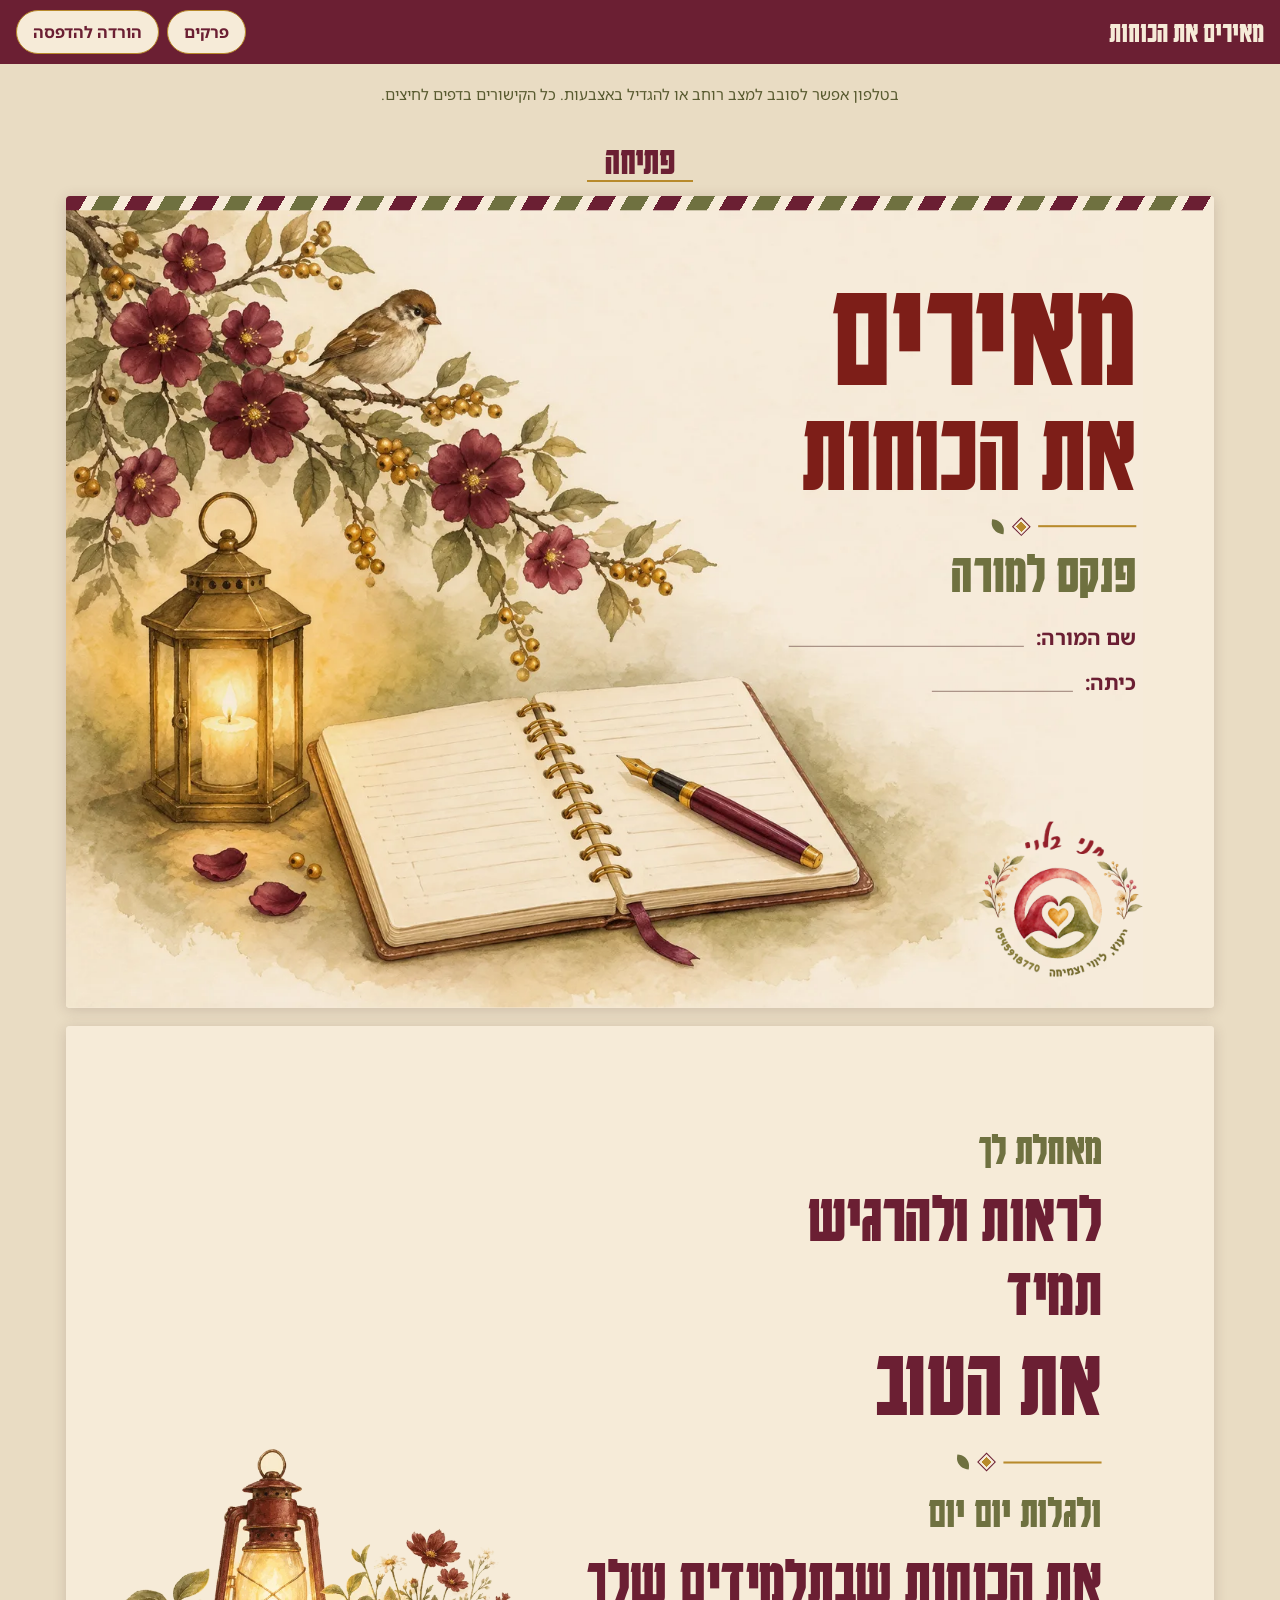
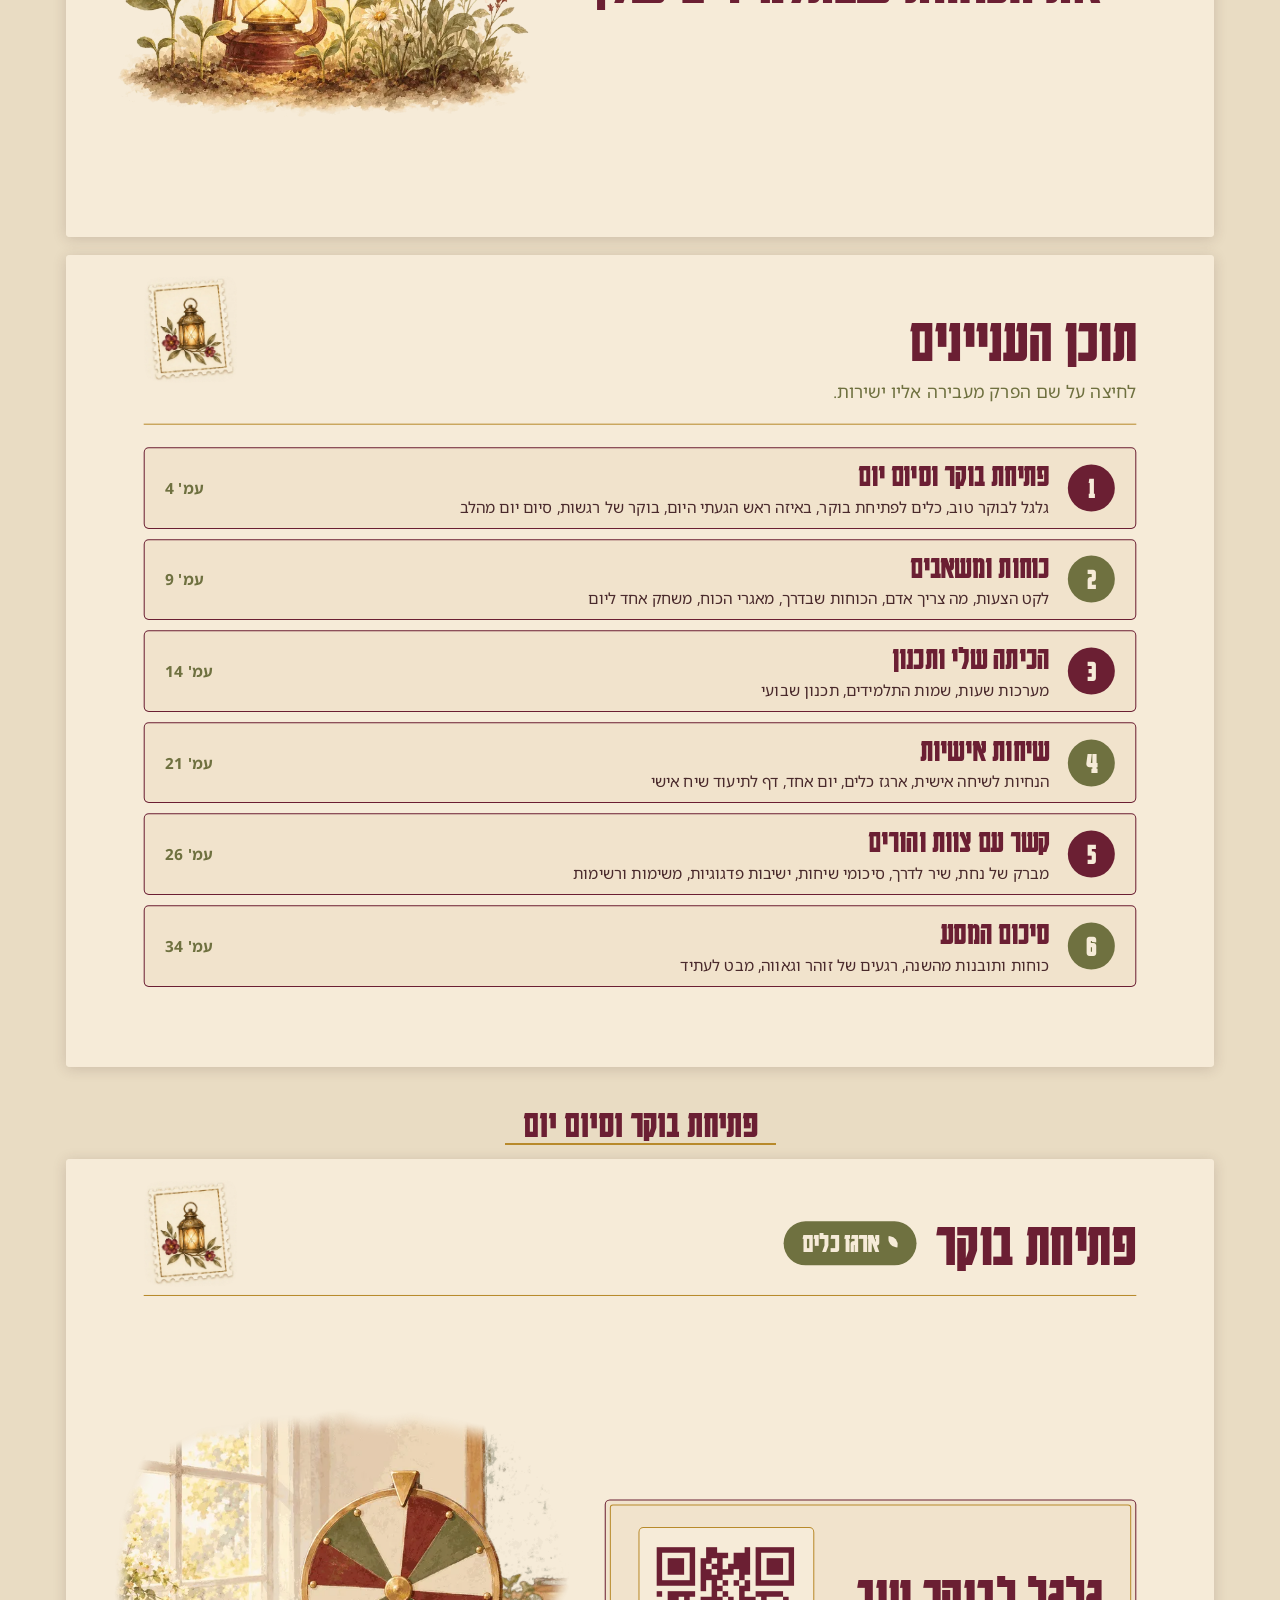
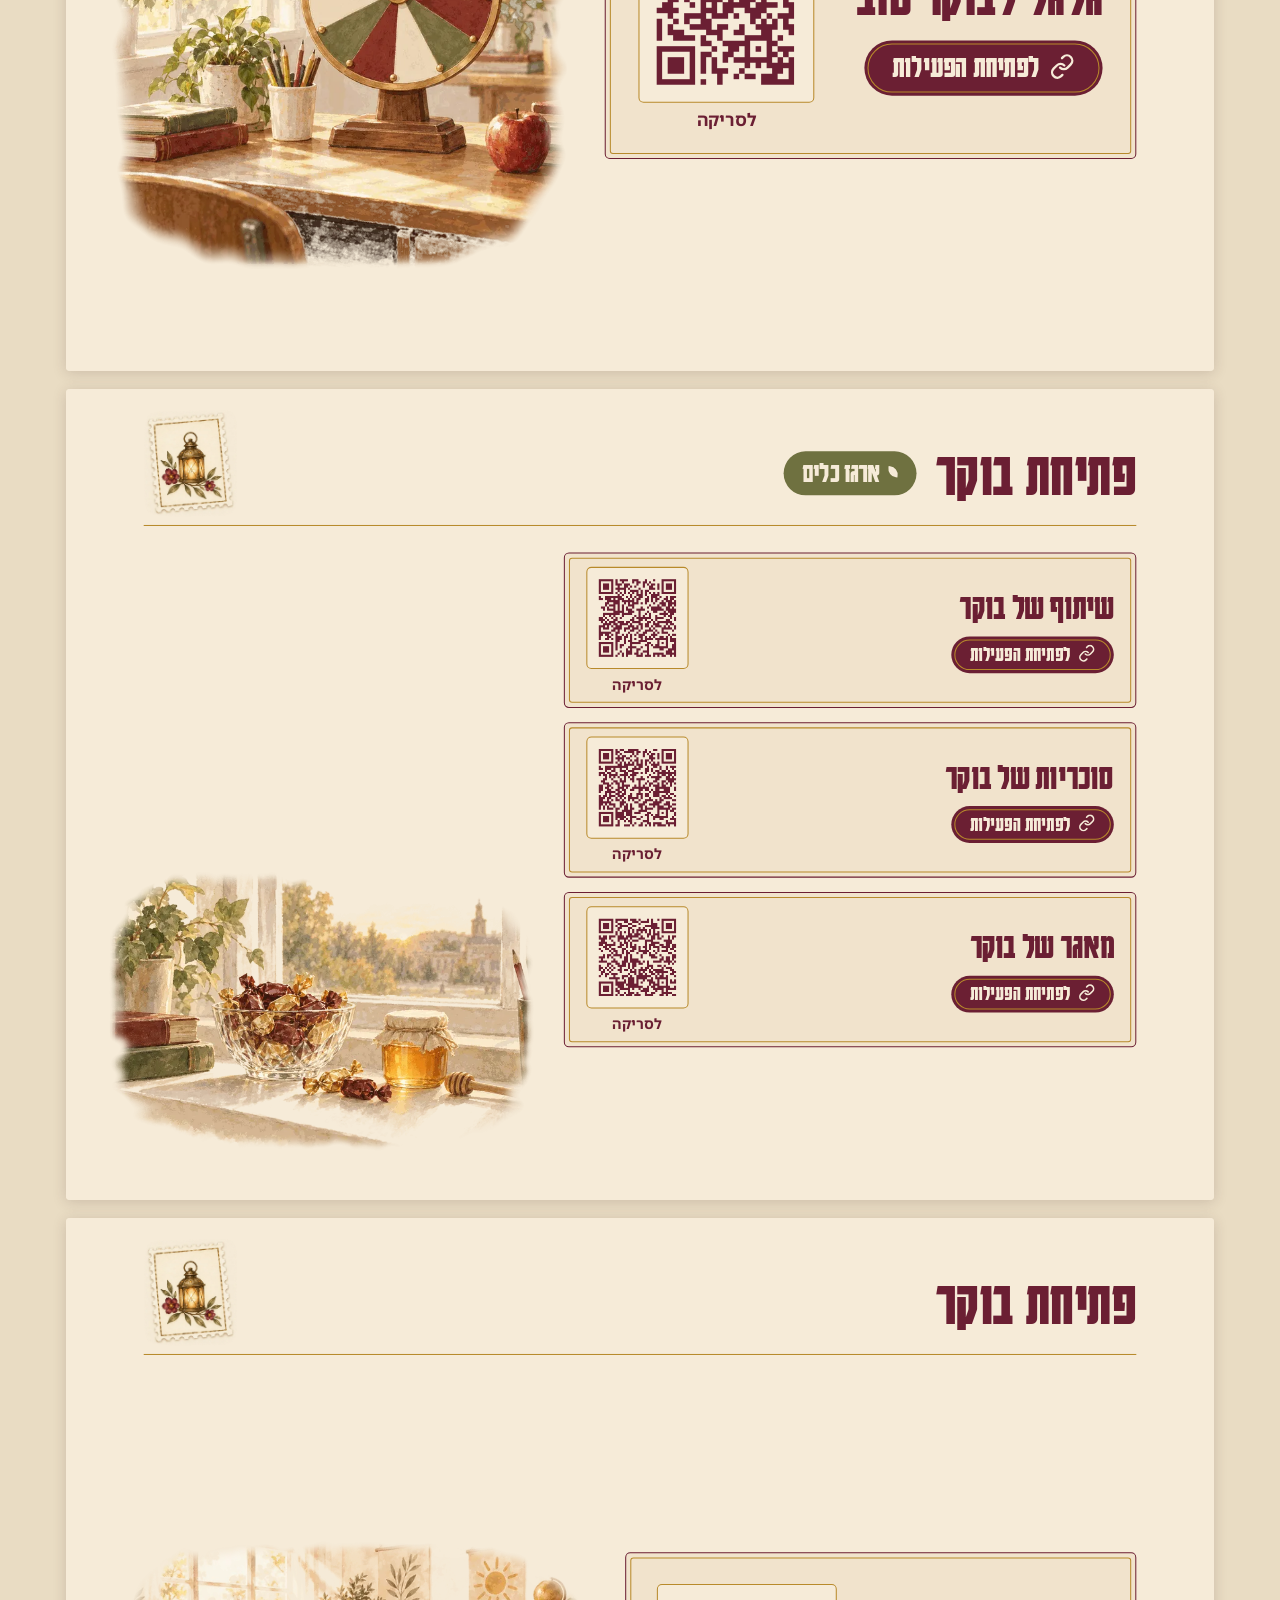
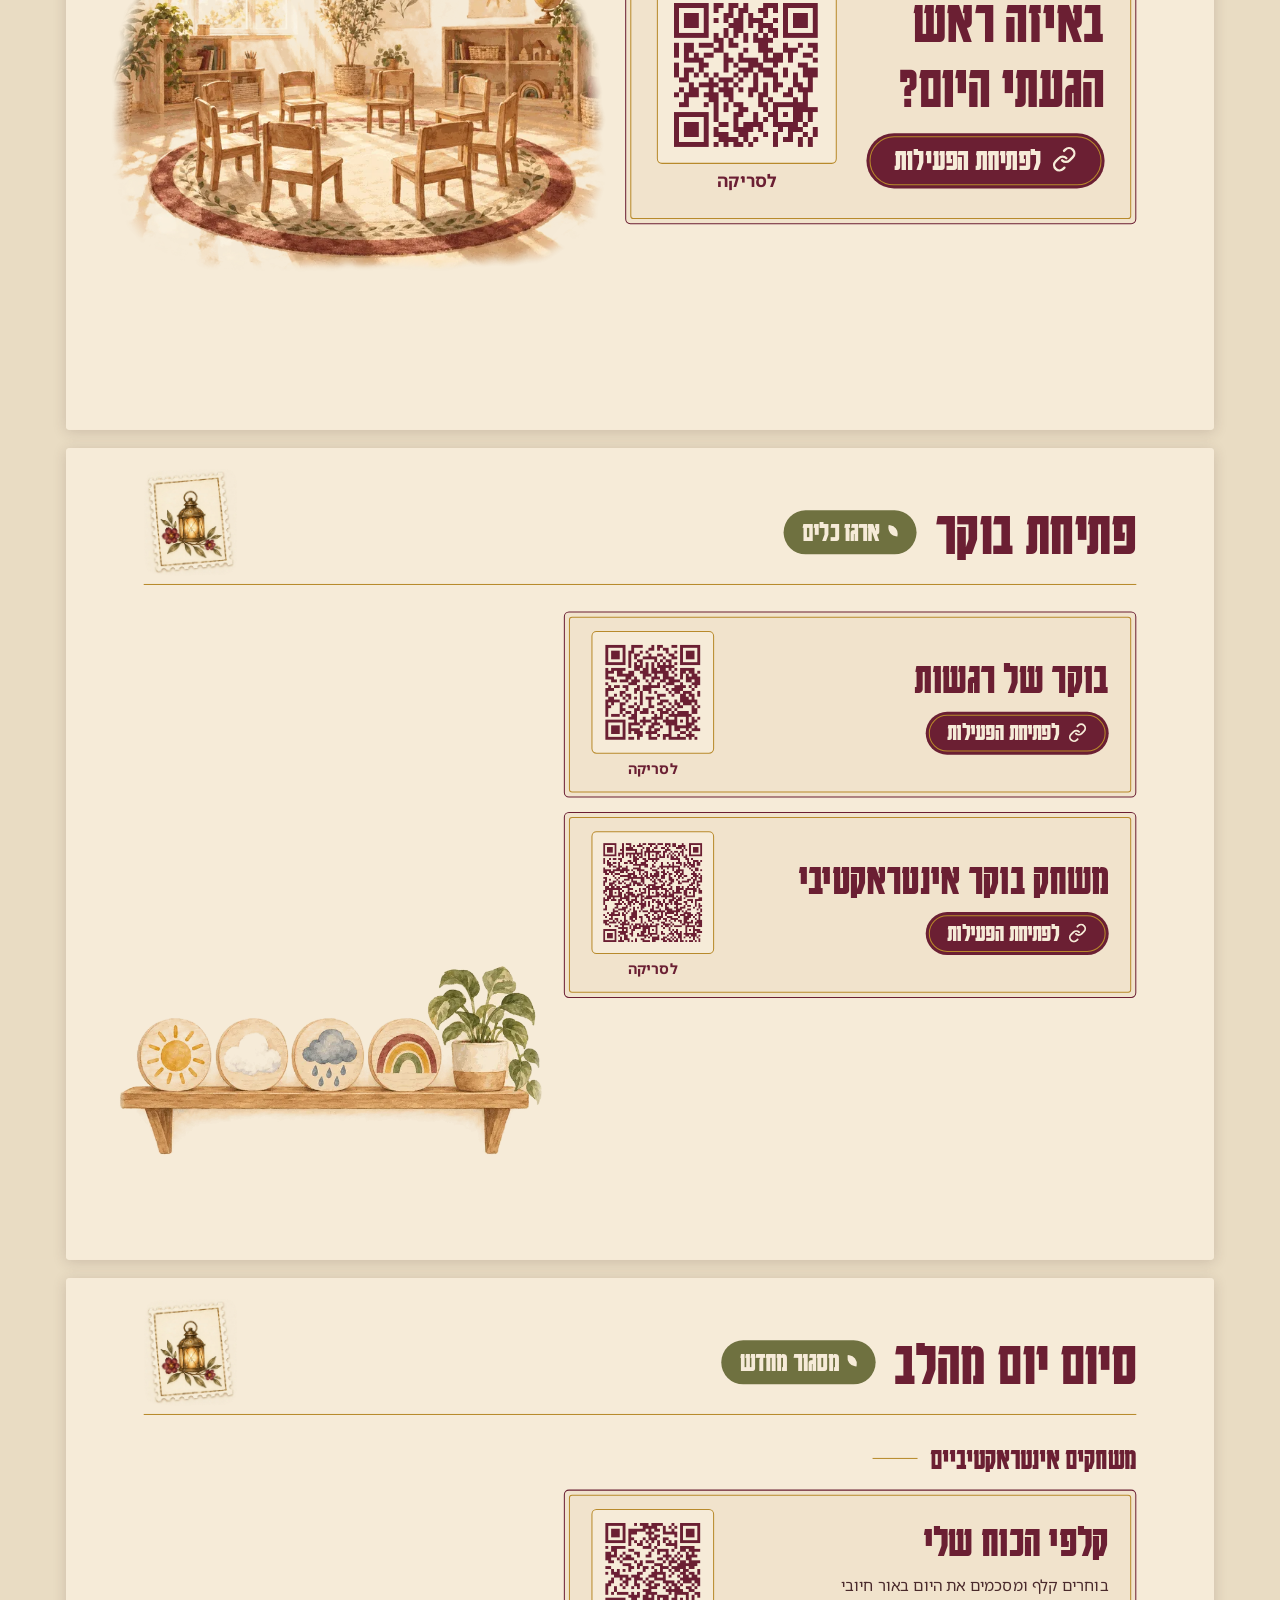
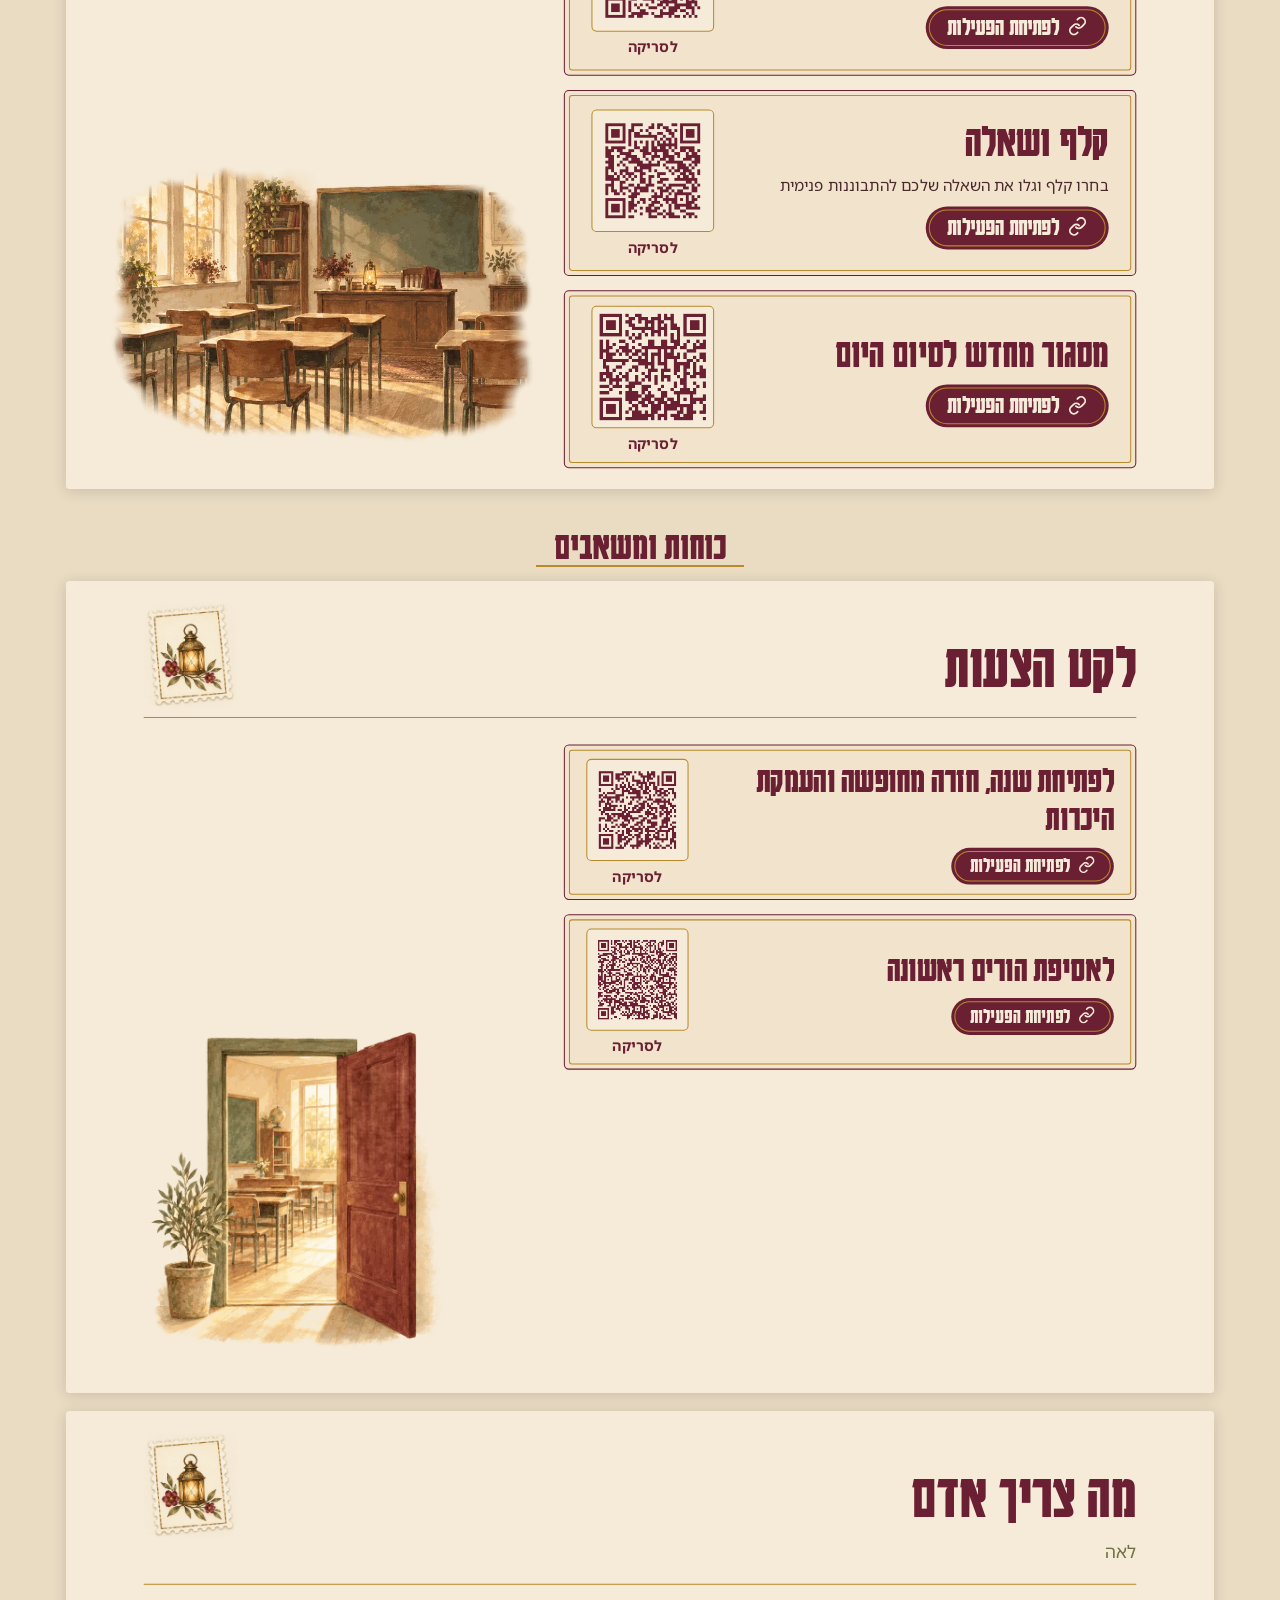
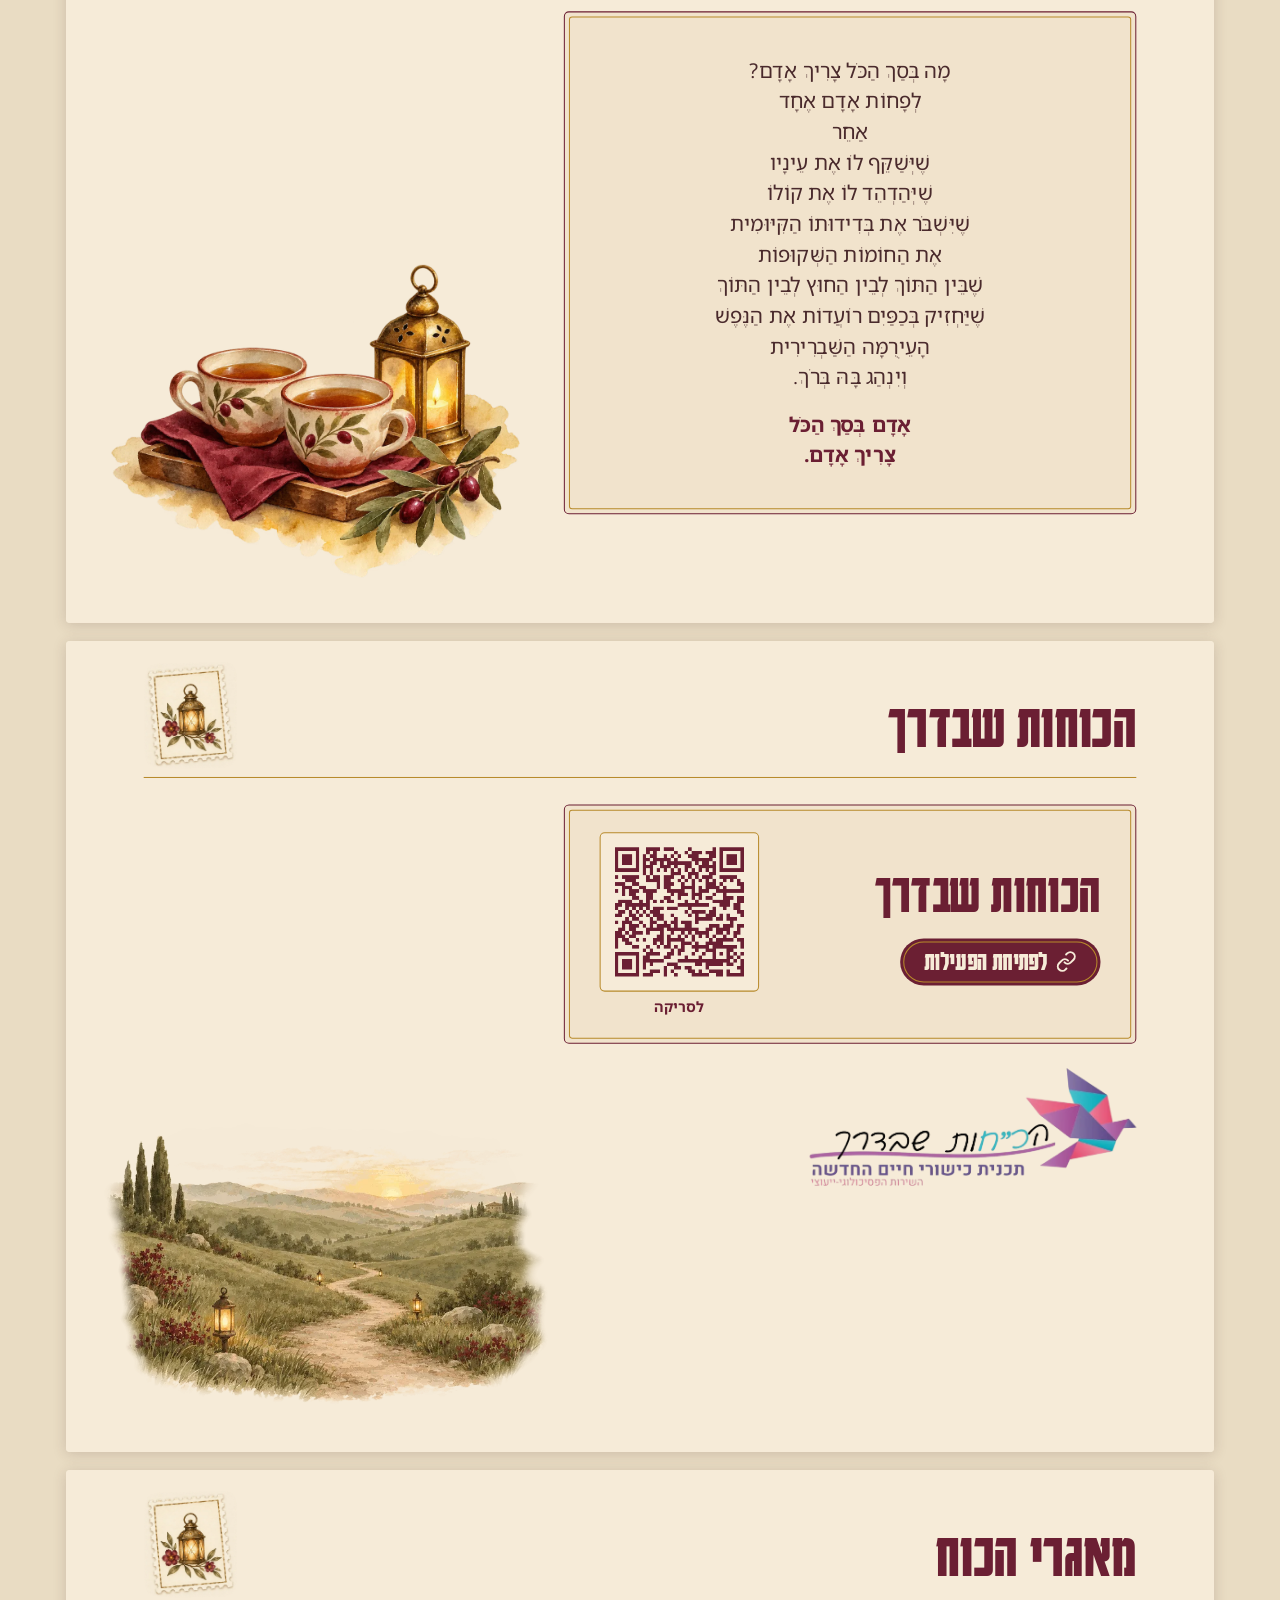
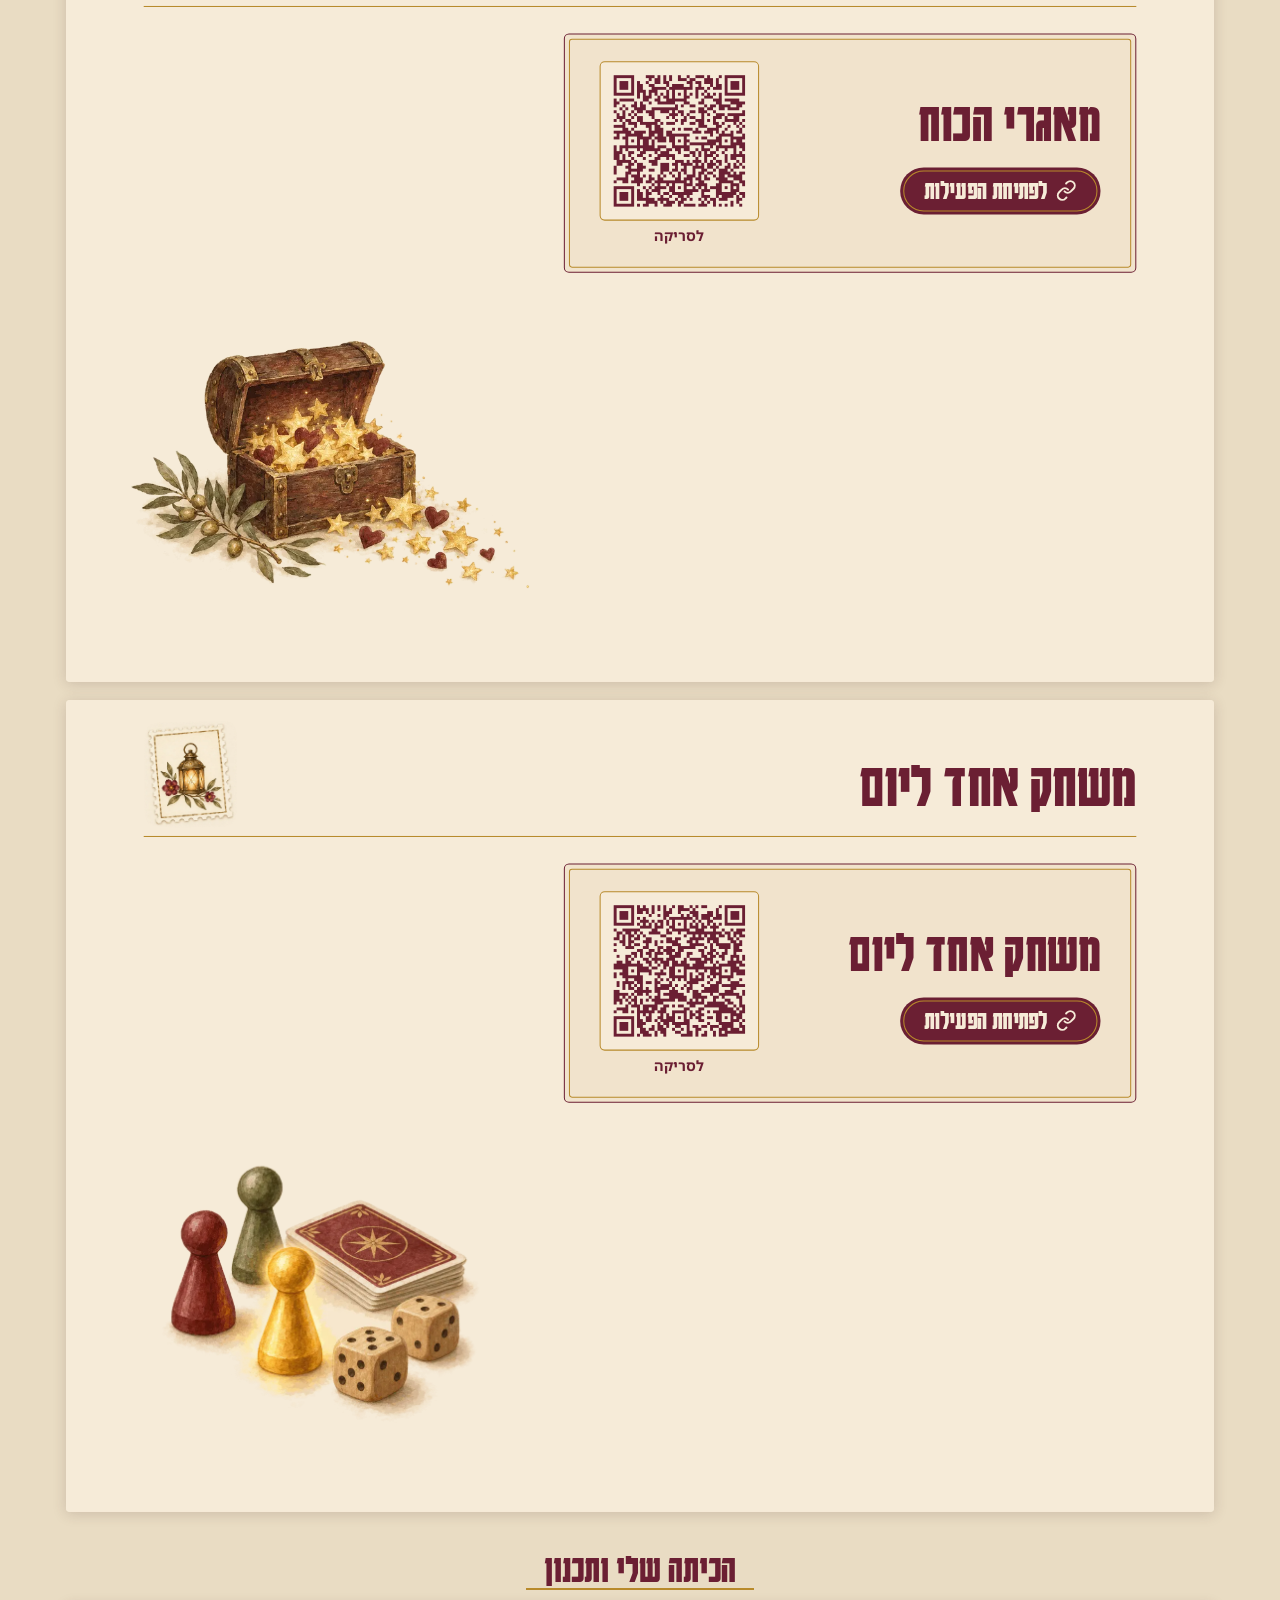
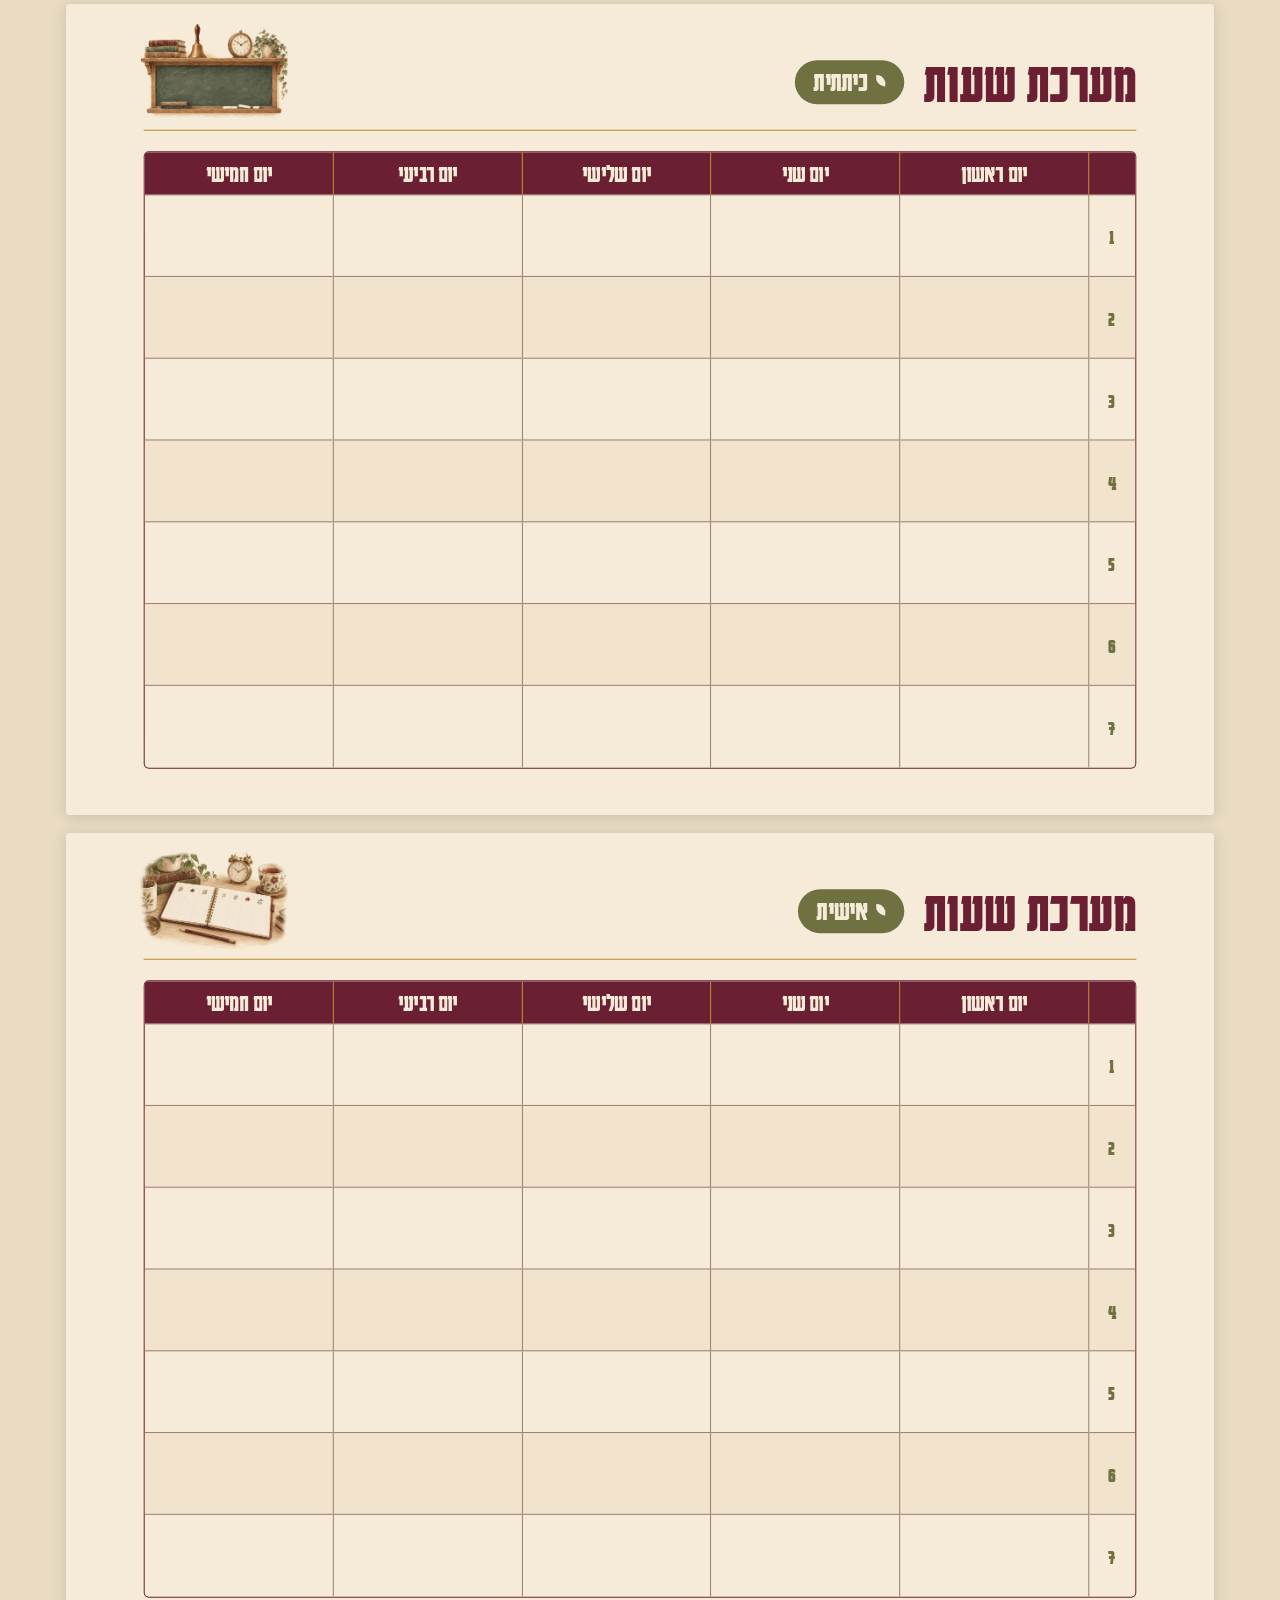
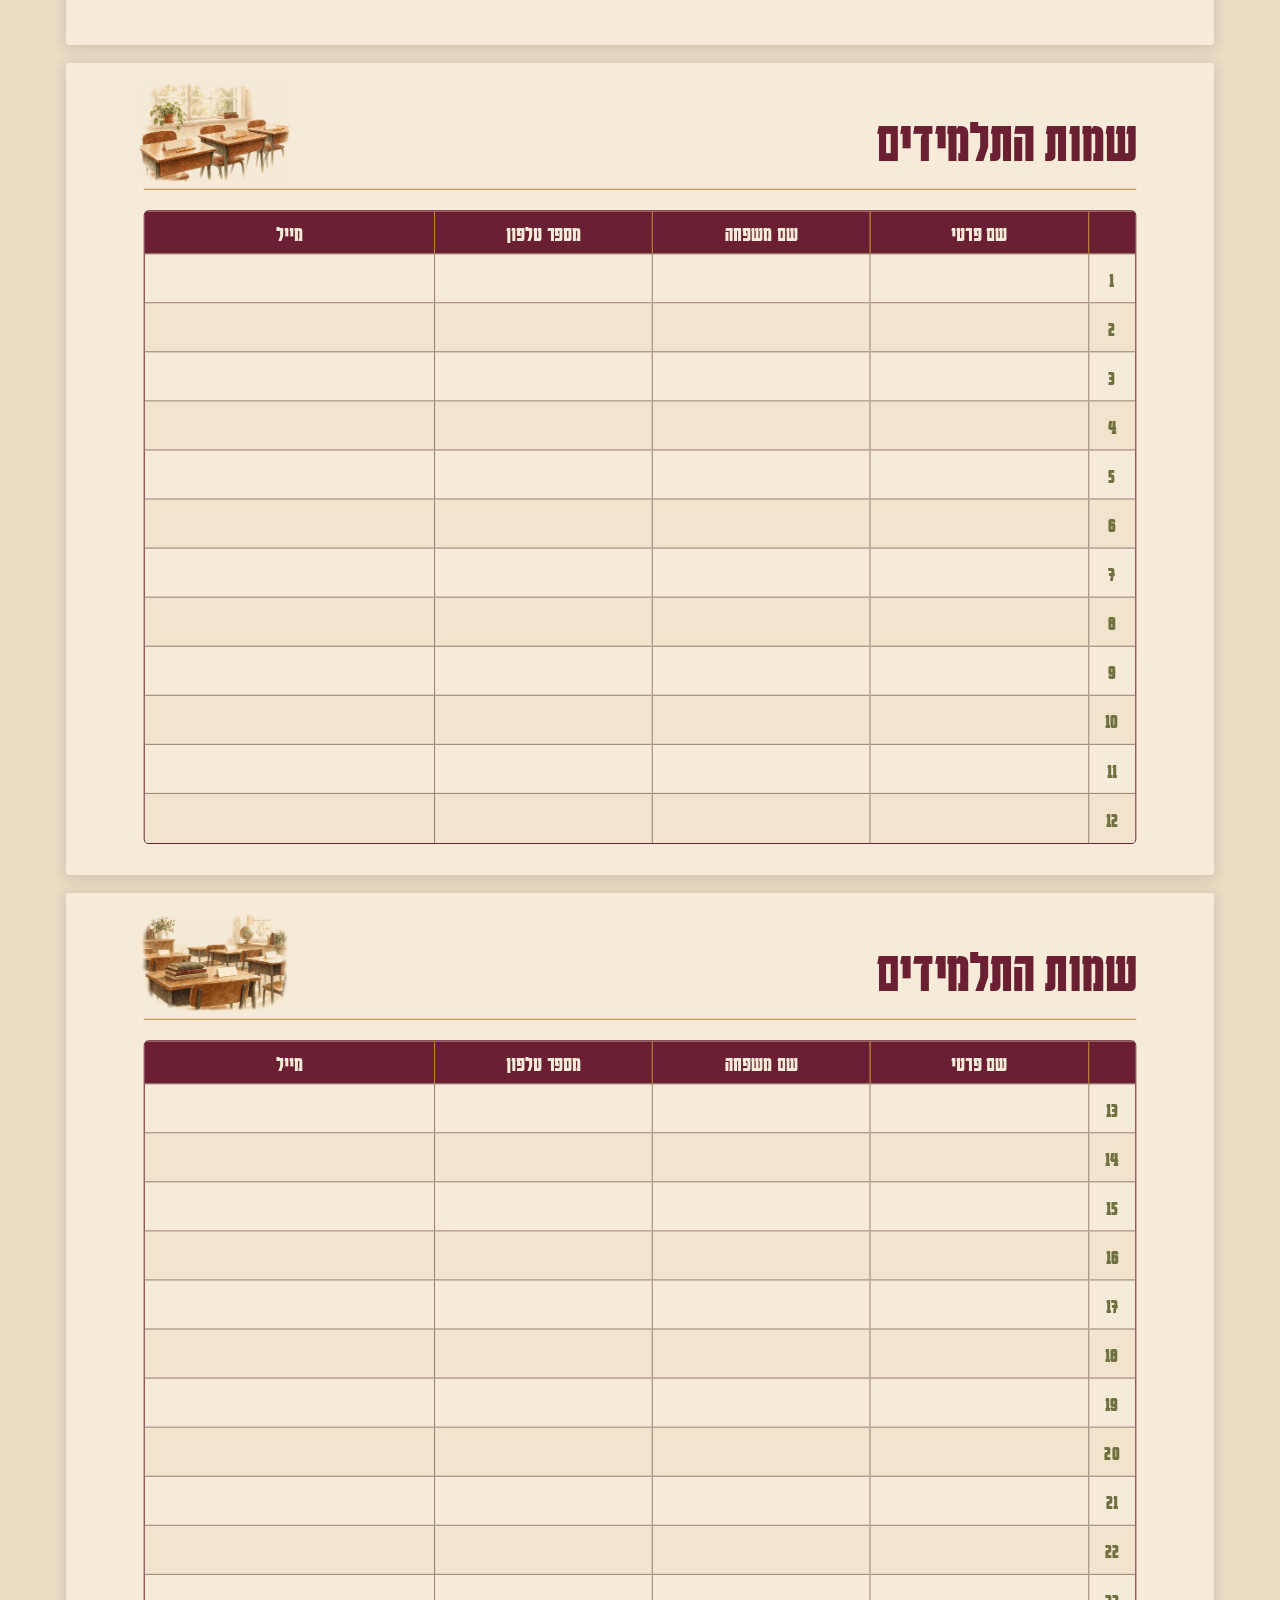
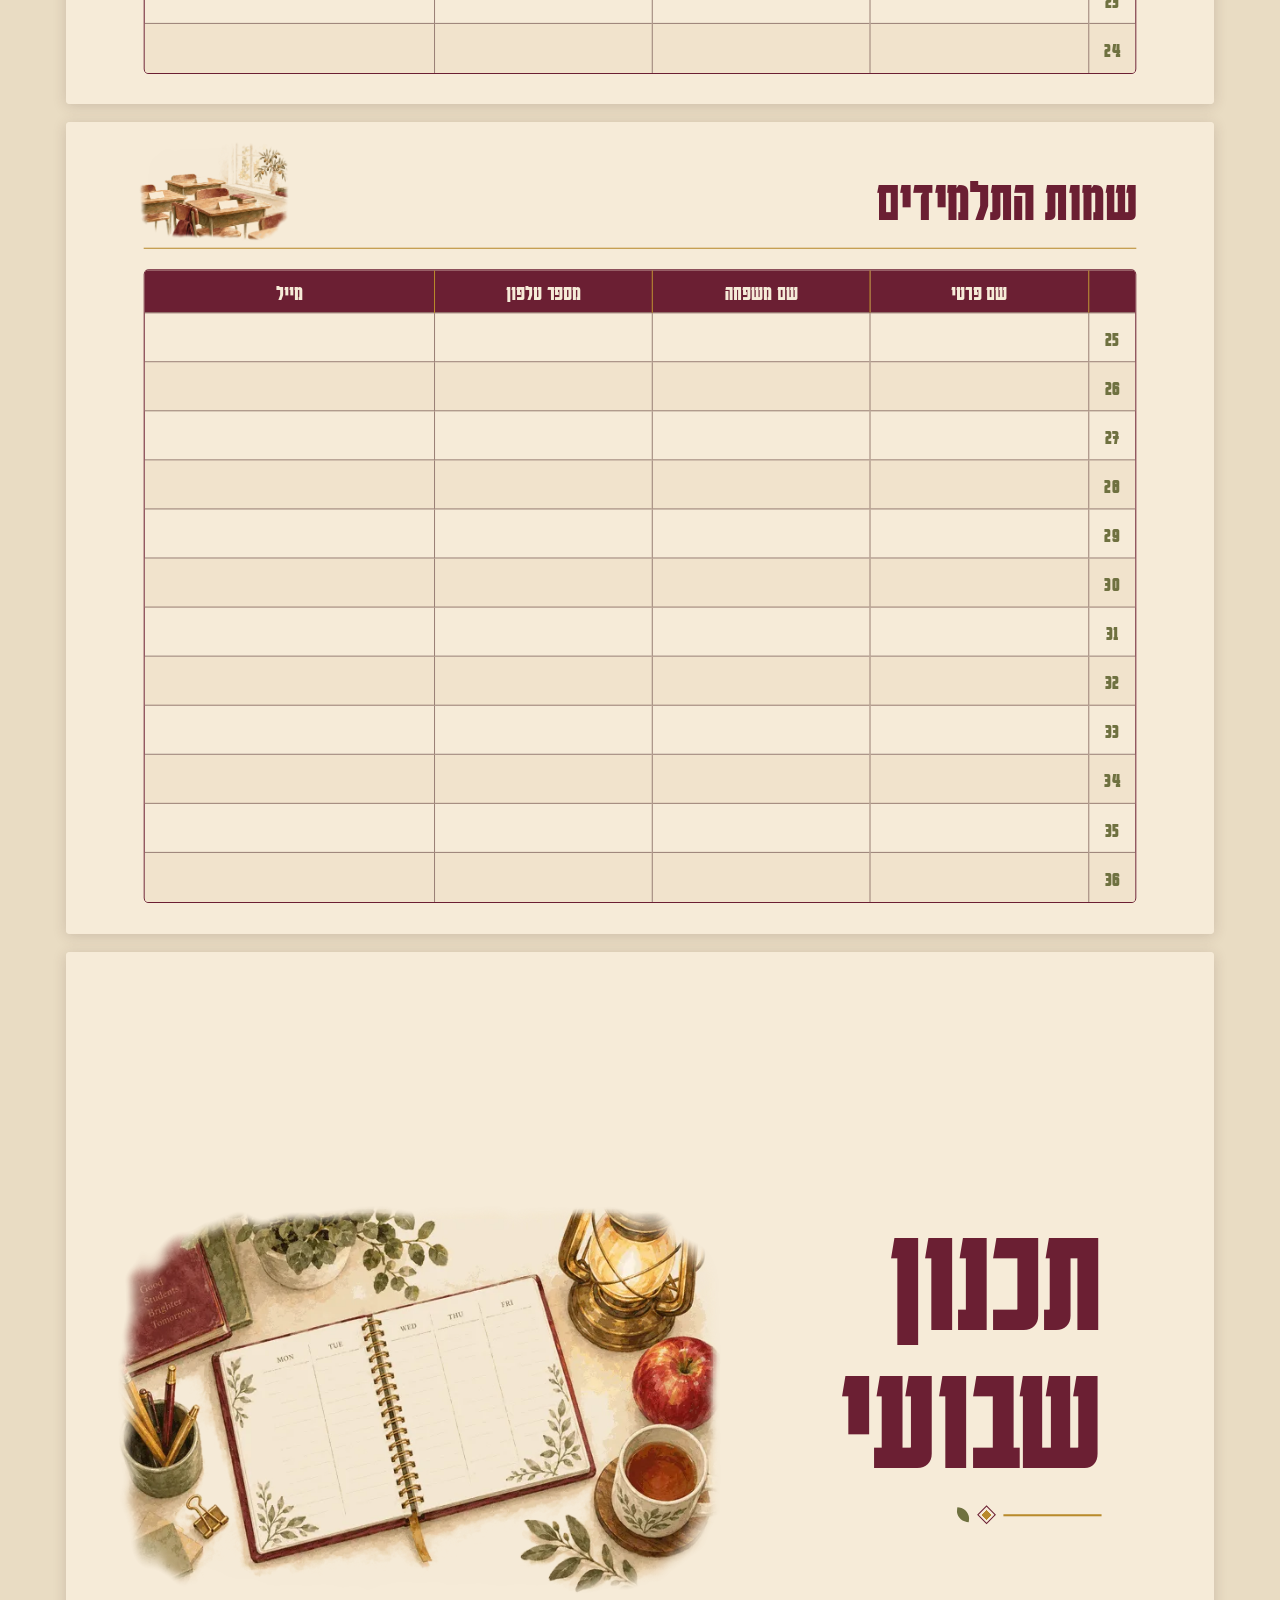
==== commit 02aa739e: "Enlarge the morning wheel and 'which head' pages so they fill the sheet Co-Authored-By: Claude Fable" ====
--- a/index.html
+++ b/index.html
@@ -140,7 +140,7 @@
 </a>
 </nav>
 </div></div></div></section><h2 class="ch" id="ch1"><span>פתיחת בוקר וסיום יום</span></h2><section class="sheet" id="pg3" aria-label="פתיחת בוקר: גלגל לבוקר טוב"><div class="frame"><div class="scaler"><div dir="rtl" style="direction: rtl; position: relative; width: 1123px; height: 794px; box-sizing: border-box; background: #f6ebd8; color: #4a2a2c; font-family: 'Noto Sans Hebrew','Rubik',sans-serif; overflow: hidden; padding: 0 76px">
-<img loading="lazy" decoding="async" src="img/136372c71a0b1f3b0265db7437808643.webp" alt="" aria-hidden="true" style="position: absolute; left: 50px; bottom: 36px; width: 360px; height: 360px">
+<img loading="lazy" decoding="async" src="img/136372c71a0b1f3b0265db7437808643.webp" alt="" aria-hidden="true" style="position: absolute; left: 40px; bottom: 96px; width: 460px; height: 460px">
 <header style="position: relative; padding: 50px 0 18px; border-bottom: 1.5px solid #b88a2b; margin-bottom: 26px">
 <div style="display: flex; align-items: center; gap: 18px; padding-inline-end: 110px">
 <h1 style="margin: 0; font-family: 'Karantina','Noto Sans Hebrew',sans-serif; font-weight: 700; font-size: 62px; line-height: 1.05; color: #6b1f33">פתיחת בוקר</h1>
@@ -149,25 +149,25 @@
 
 <img loading="lazy" decoding="async" src="img/c4fcf6742540a62b8436416627c393c3.webp" alt="" aria-hidden="true" style="position: absolute; inset-inline-end: 0; top: 20px; width: 92px; height: 106px">
 </header>
-<div style="position: relative; width: 560px; display: flex; flex-direction: column; gap: 14px">
-<section style="position: relative; box-sizing: border-box; background: #f1e3cc; border: 1px solid #6b1f33; border-radius: 5px; ">
-<div aria-hidden="true" style="position: absolute; inset: 4px; border: 1px solid #b88a2b; border-radius: 3px; pointer-events: none"></div>
-
-<div style="position: relative; display: flex; align-items: center; justify-content: space-between; gap: 18px; padding: 18px 26px">
-<div style="display: flex; flex-direction: column; align-items: flex-start; gap: 10px">
-<h2 style="margin: 0; font-family: 'Karantina','Noto Sans Hebrew',sans-serif; font-weight: 700; font-size: 44px; line-height: 1.05; color: #6b1f33">גלגל לבוקר טוב</h2>
-
-<a target="_blank" rel="noopener" href="https://gamemick.com/game/c/wheel?c=[base64]" style="position: relative; display: inline-flex; align-items: center; gap: 8px; height: 42px; padding: 0 21px 2px; border-radius: 999px; background: #6b1f33; color: #f6ebd8; font-family: 'Karantina','Noto Sans Hebrew',sans-serif; font-weight: 700; font-size: 24px; line-height: 1; text-decoration: none; white-space: nowrap">
-<span aria-hidden="true" style="position: absolute; inset: 3px; border: 1px solid #b88a2b; border-radius: 999px"></span>
-<svg aria-hidden="true" width="19" height="19" viewBox="0 0 24 24" fill="none" stroke="currentColor" stroke-width="2.2" stroke-linecap="round" stroke-linejoin="round" style="flex: none"><path d="M10 13a5 5 0 0 0 7.07 0l3-3a5 5 0 0 0-7.07-7.07l-1.2 1.2"></path><path d="M14 11a5 5 0 0 0-7.07 0l-3 3a5 5 0 0 0 7.07 7.07l1.2-1.2"></path></svg>
-<span style="position: relative">לפתיחת הפעילות</span>
-</a>
-</div>
-<div style="flex: none; display: flex; flex-direction: column; align-items: center; gap: 6px">
-<div style="box-sizing: border-box; width: 120px; height: 120px; padding: 7px; background: #f6ebd8; border: 1px solid #b88a2b; border-radius: 5px">
-<img loading="lazy" decoding="async" src="img/a3a39fc90bd9e9cdad55adff5a85f441.png" alt="קוד QR" style="display: block; width: 104px; height: 104px">
-</div>
-<span style="font-size: 14px; line-height: 18px; font-weight: 700; color: #6b1f33">לסריקה</span>
+<div style="position: relative; width: 520px; min-height: 600px; display: flex; flex-direction: column; justify-content: center; gap: 14px">
+<section style="position: relative; box-sizing: border-box; background: #f1e3cc; border: 1px solid #6b1f33; border-radius: 5px; ">
+<div aria-hidden="true" style="position: absolute; inset: 4px; border: 1px solid #b88a2b; border-radius: 3px; pointer-events: none"></div>
+
+<div style="position: relative; display: flex; align-items: center; justify-content: space-between; gap: 22px; padding: 26px 32px">
+<div style="display: flex; flex-direction: column; align-items: flex-start; gap: 14px">
+<h2 style="margin: 0; font-family: 'Karantina','Noto Sans Hebrew',sans-serif; font-weight: 700; font-size: 58px; line-height: 1.05; color: #6b1f33">גלגל לבוקר טוב</h2>
+
+<a target="_blank" rel="noopener" href="https://gamemick.com/game/c/wheel?c=[base64]" style="position: relative; display: inline-flex; align-items: center; gap: 10px; height: 54px; padding: 0 27px 3px; border-radius: 999px; background: #6b1f33; color: #f6ebd8; font-family: 'Karantina','Noto Sans Hebrew',sans-serif; font-weight: 700; font-size: 31px; line-height: 1; text-decoration: none; white-space: nowrap">
+<span aria-hidden="true" style="position: absolute; inset: 3px; border: 1px solid #b88a2b; border-radius: 999px"></span>
+<svg aria-hidden="true" width="25" height="25" viewBox="0 0 24 24" fill="none" stroke="currentColor" stroke-width="2.2" stroke-linecap="round" stroke-linejoin="round" style="flex: none"><path d="M10 13a5 5 0 0 0 7.07 0l3-3a5 5 0 0 0-7.07-7.07l-1.2 1.2"></path><path d="M14 11a5 5 0 0 0-7.07 0l-3 3a5 5 0 0 0 7.07 7.07l1.2-1.2"></path></svg>
+<span style="position: relative">לפתיחת הפעילות</span>
+</a>
+</div>
+<div style="flex: none; display: flex; flex-direction: column; align-items: center; gap: 6px">
+<div style="box-sizing: border-box; width: 172px; height: 172px; padding: 8px; background: #f6ebd8; border: 1px solid #b88a2b; border-radius: 5px">
+<img loading="lazy" decoding="async" src="img/a3a39fc90bd9e9cdad55adff5a85f441.png" alt="קוד QR" style="display: block; width: 156px; height: 156px">
+</div>
+<span style="font-size: 17px; line-height: 22px; font-weight: 700; color: #6b1f33">לסריקה</span>
 </div>
 </div>
 </section>
@@ -248,7 +248,7 @@
 </section>
 </div>
 </div></div></div></section><section class="sheet" id="pg5" aria-label="פתיחת בוקר: באיזה ראש הגעתי היום?"><div class="frame"><div class="scaler"><div dir="rtl" style="direction: rtl; position: relative; width: 1123px; height: 794px; box-sizing: border-box; background: #f6ebd8; color: #4a2a2c; font-family: 'Noto Sans Hebrew','Rubik',sans-serif; overflow: hidden; padding: 0 76px">
-<img loading="lazy" decoding="async" src="img/c80ba0ea32e0c0f4a23d6da4df55374d.webp" alt="" aria-hidden="true" style="position: absolute; left: 36px; bottom: 44px; width: 440px; height: 293px">
+<img loading="lazy" decoding="async" src="img/c80ba0ea32e0c0f4a23d6da4df55374d.webp" alt="" aria-hidden="true" style="position: absolute; left: 36px; bottom: 150px; width: 500px; height: 333px">
 <header style="position: relative; padding: 50px 0 18px; border-bottom: 1.5px solid #b88a2b; margin-bottom: 26px">
 <div style="display: flex; align-items: center; gap: 18px; padding-inline-end: 110px">
 <h1 style="margin: 0; font-family: 'Karantina','Noto Sans Hebrew',sans-serif; font-weight: 700; font-size: 62px; line-height: 1.05; color: #6b1f33">פתיחת בוקר</h1>
@@ -257,25 +257,25 @@
 
 <img loading="lazy" decoding="async" src="img/c4fcf6742540a62b8436416627c393c3.webp" alt="" aria-hidden="true" style="position: absolute; inset-inline-end: 0; top: 20px; width: 92px; height: 106px">
 </header>
-<div style="position: relative; width: 560px; display: flex; flex-direction: column; gap: 14px">
-<section style="position: relative; box-sizing: border-box; background: #f1e3cc; border: 1px solid #6b1f33; border-radius: 5px; ">
-<div aria-hidden="true" style="position: absolute; inset: 4px; border: 1px solid #b88a2b; border-radius: 3px; pointer-events: none"></div>
-
-<div style="position: relative; display: flex; align-items: center; justify-content: space-between; gap: 18px; padding: 26px 34px">
+<div style="position: relative; width: 500px; min-height: 600px; display: flex; flex-direction: column; justify-content: center; gap: 14px">
+<section style="position: relative; box-sizing: border-box; background: #f1e3cc; border: 1px solid #6b1f33; border-radius: 5px; ">
+<div aria-hidden="true" style="position: absolute; inset: 4px; border: 1px solid #b88a2b; border-radius: 3px; pointer-events: none"></div>
+
+<div style="position: relative; display: flex; align-items: center; justify-content: space-between; gap: 18px; padding: 30px 30px">
 <div style="display: flex; flex-direction: column; align-items: flex-start; gap: 16px">
-<h2 style="margin: 0; font-family: 'Karantina','Noto Sans Hebrew',sans-serif; font-weight: 700; font-size: 56px; line-height: 1.05; color: #6b1f33">באיזה ראש הגעתי היום?</h2>
-
-<a target="_blank" rel="noopener" href="https://wordwall.net/resource/106256287" style="position: relative; display: inline-flex; align-items: center; gap: 8px; height: 46px; padding: 0 23px 2px; border-radius: 999px; background: #6b1f33; color: #f6ebd8; font-family: 'Karantina','Noto Sans Hebrew',sans-serif; font-weight: 700; font-size: 26px; line-height: 1; text-decoration: none; white-space: nowrap">
-<span aria-hidden="true" style="position: absolute; inset: 3px; border: 1px solid #b88a2b; border-radius: 999px"></span>
-<svg aria-hidden="true" width="21" height="21" viewBox="0 0 24 24" fill="none" stroke="currentColor" stroke-width="2.2" stroke-linecap="round" stroke-linejoin="round" style="flex: none"><path d="M10 13a5 5 0 0 0 7.07 0l3-3a5 5 0 0 0-7.07-7.07l-1.2 1.2"></path><path d="M14 11a5 5 0 0 0-7.07 0l-3 3a5 5 0 0 0 7.07 7.07l1.2-1.2"></path></svg>
-<span style="position: relative">לפתיחת הפעילות</span>
-</a>
-</div>
-<div style="flex: none; display: flex; flex-direction: column; align-items: center; gap: 6px">
-<div style="box-sizing: border-box; width: 156px; height: 156px; padding: 7px; background: #f6ebd8; border: 1px solid #b88a2b; border-radius: 5px">
-<img loading="lazy" decoding="async" src="img/qr-rosh.png" alt="קוד QR" style="display: block; width: 140px; height: 140px">
-</div>
-<span style="font-size: 14px; line-height: 18px; font-weight: 700; color: #6b1f33">לסריקה</span>
+<h2 style="margin: 0; font-family: 'Karantina','Noto Sans Hebrew',sans-serif; font-weight: 700; font-size: 60px; line-height: 1.05; color: #6b1f33">באיזה ראש הגעתי היום?</h2>
+
+<a target="_blank" rel="noopener" href="https://wordwall.net/resource/106256287" style="position: relative; display: inline-flex; align-items: center; gap: 10px; height: 54px; padding: 0 27px 3px; border-radius: 999px; background: #6b1f33; color: #f6ebd8; font-family: 'Karantina','Noto Sans Hebrew',sans-serif; font-weight: 700; font-size: 31px; line-height: 1; text-decoration: none; white-space: nowrap">
+<span aria-hidden="true" style="position: absolute; inset: 3px; border: 1px solid #b88a2b; border-radius: 999px"></span>
+<svg aria-hidden="true" width="25" height="25" viewBox="0 0 24 24" fill="none" stroke="currentColor" stroke-width="2.2" stroke-linecap="round" stroke-linejoin="round" style="flex: none"><path d="M10 13a5 5 0 0 0 7.07 0l3-3a5 5 0 0 0-7.07-7.07l-1.2 1.2"></path><path d="M14 11a5 5 0 0 0-7.07 0l-3 3a5 5 0 0 0 7.07 7.07l1.2-1.2"></path></svg>
+<span style="position: relative">לפתיחת הפעילות</span>
+</a>
+</div>
+<div style="flex: none; display: flex; flex-direction: column; align-items: center; gap: 6px">
+<div style="box-sizing: border-box; width: 176px; height: 176px; padding: 8px; background: #f6ebd8; border: 1px solid #b88a2b; border-radius: 5px">
+<img loading="lazy" decoding="async" src="img/qr-rosh.png" alt="קוד QR" style="display: block; width: 160px; height: 160px">
+</div>
+<span style="font-size: 17px; line-height: 22px; font-weight: 700; color: #6b1f33">לסריקה</span>
 </div>
 </div>
 </section>
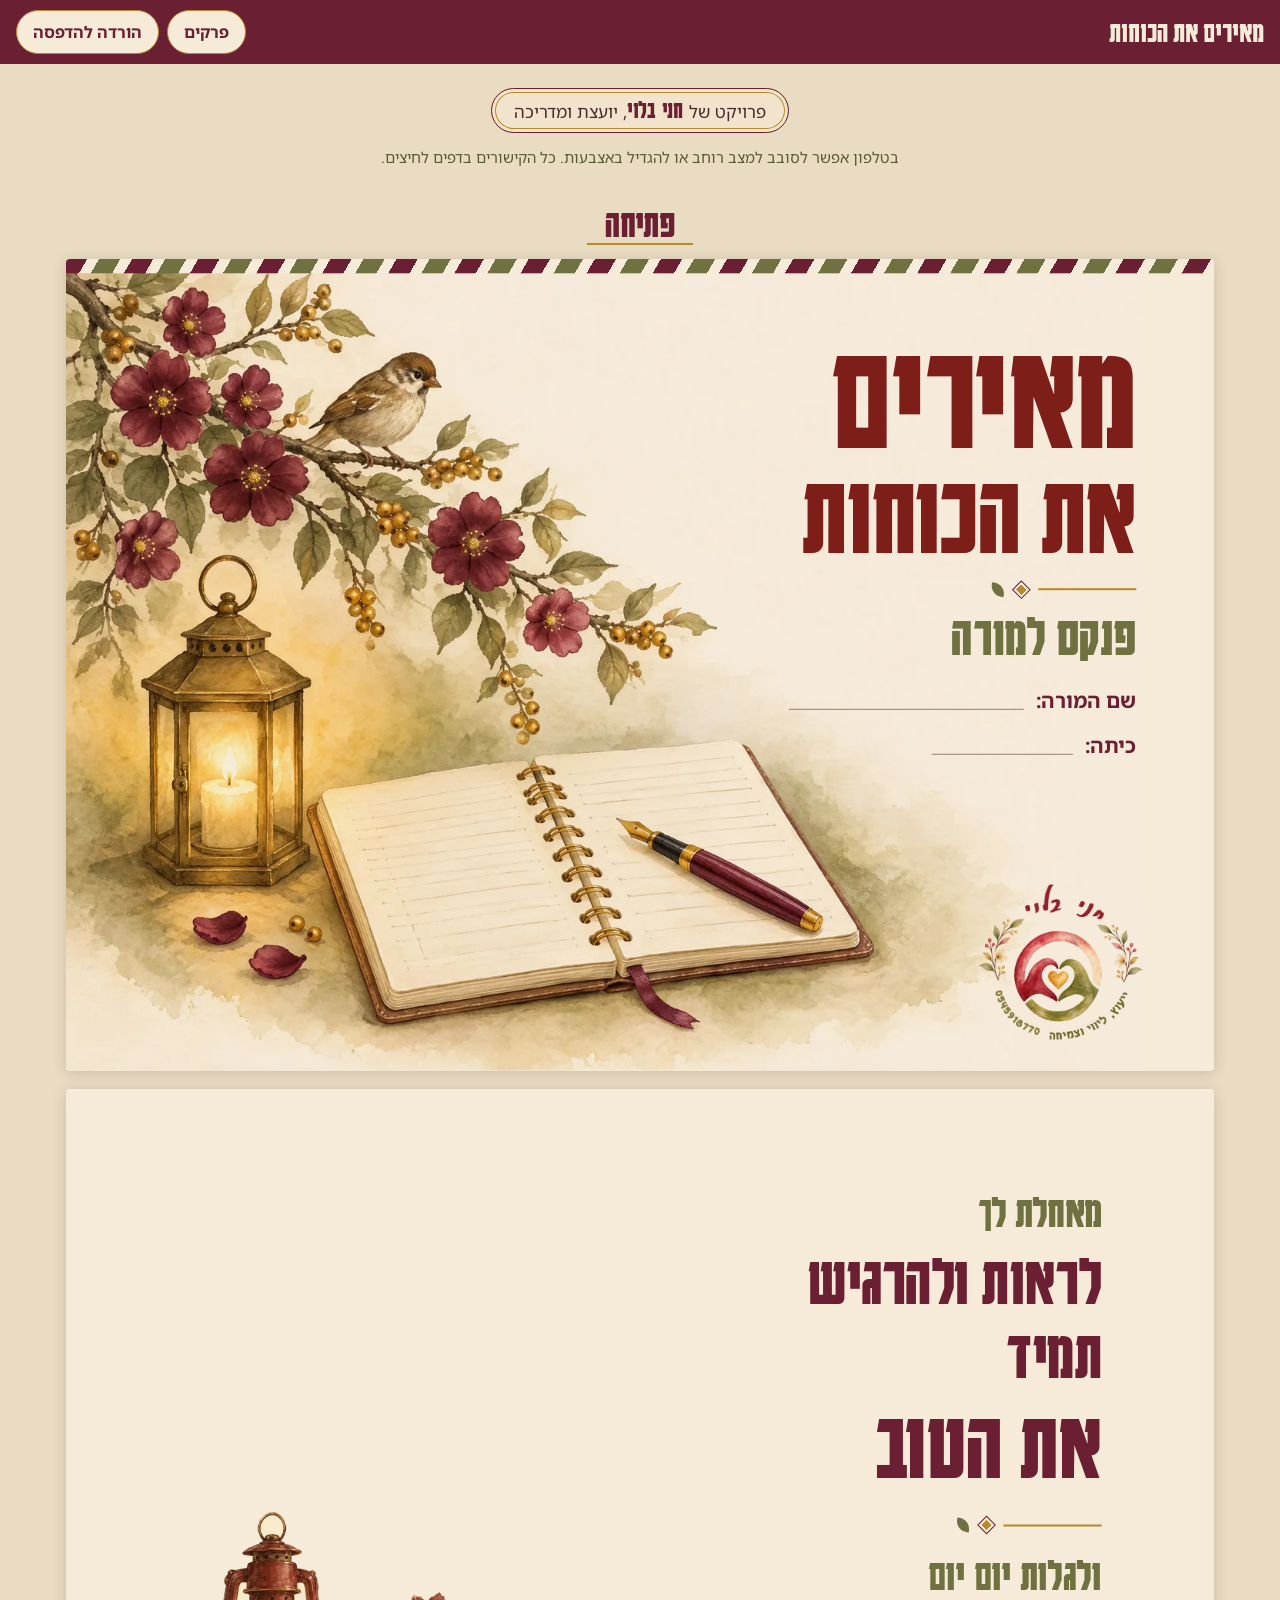
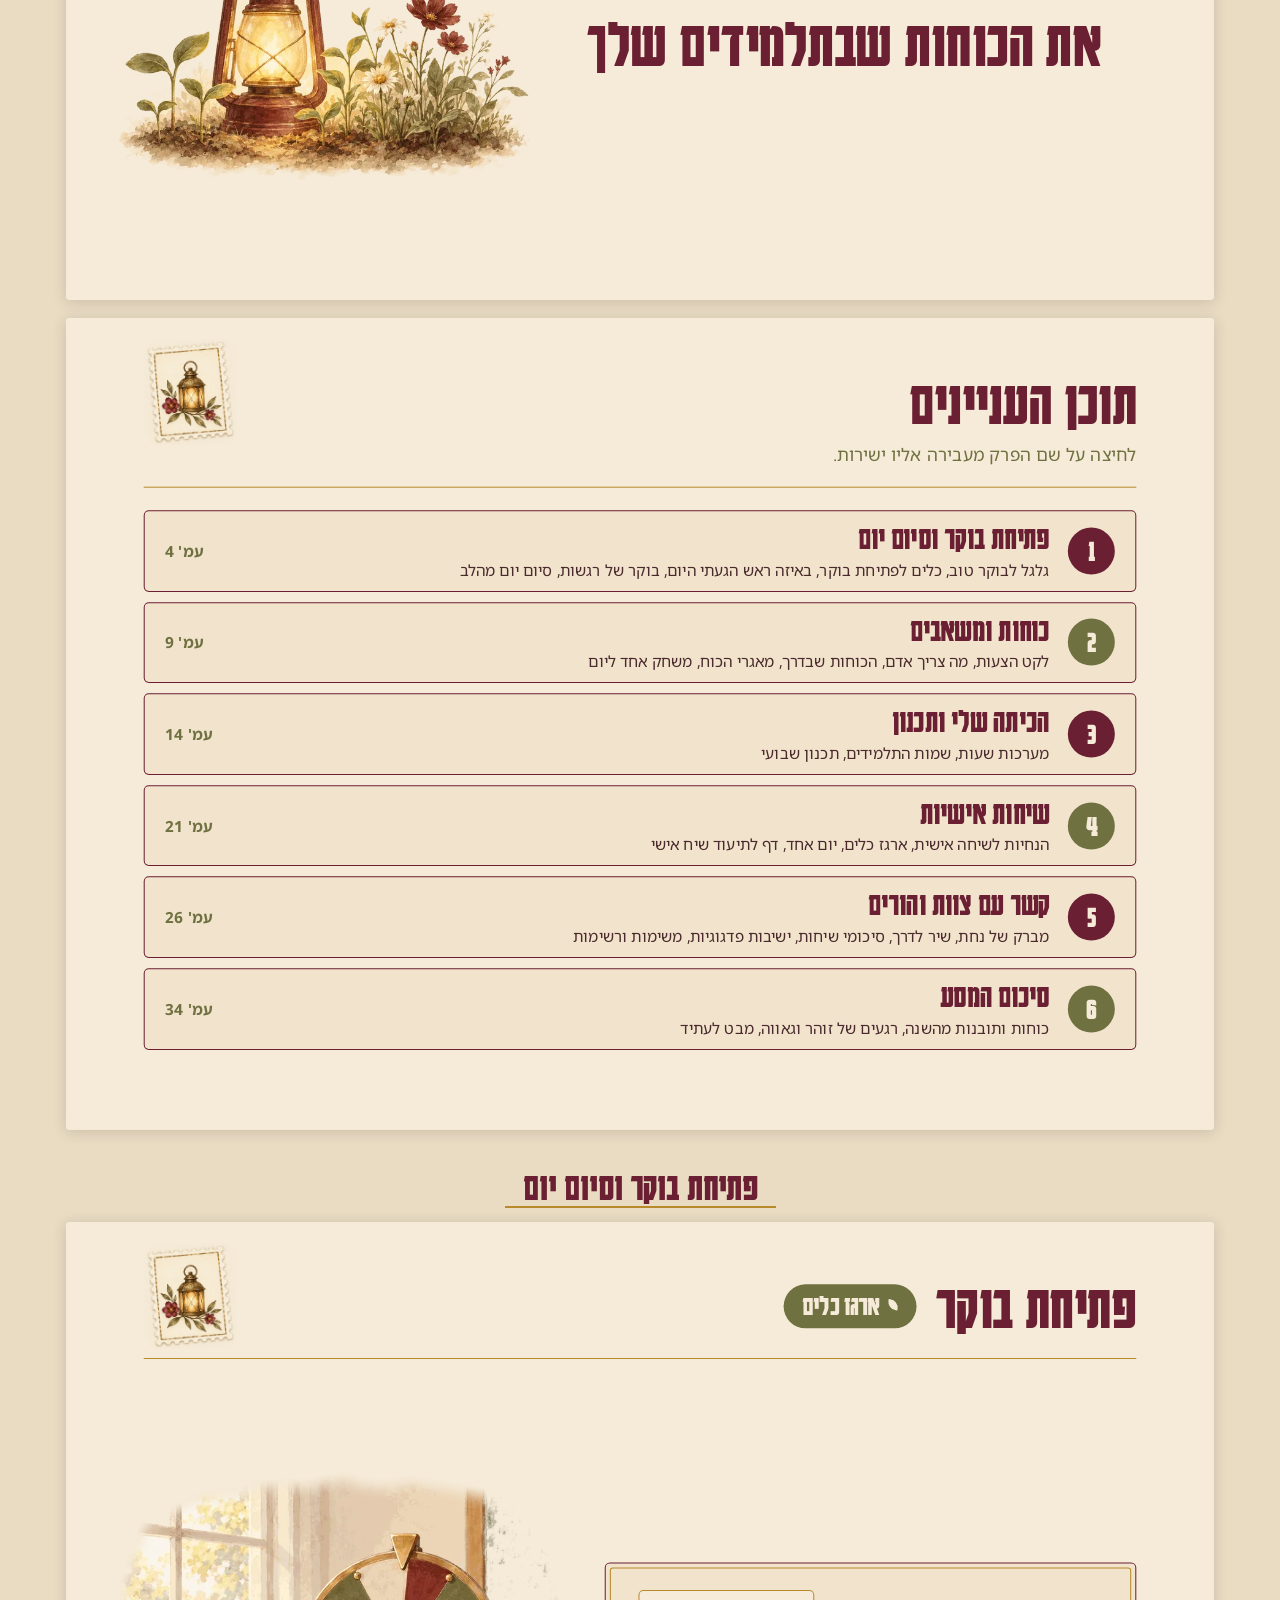
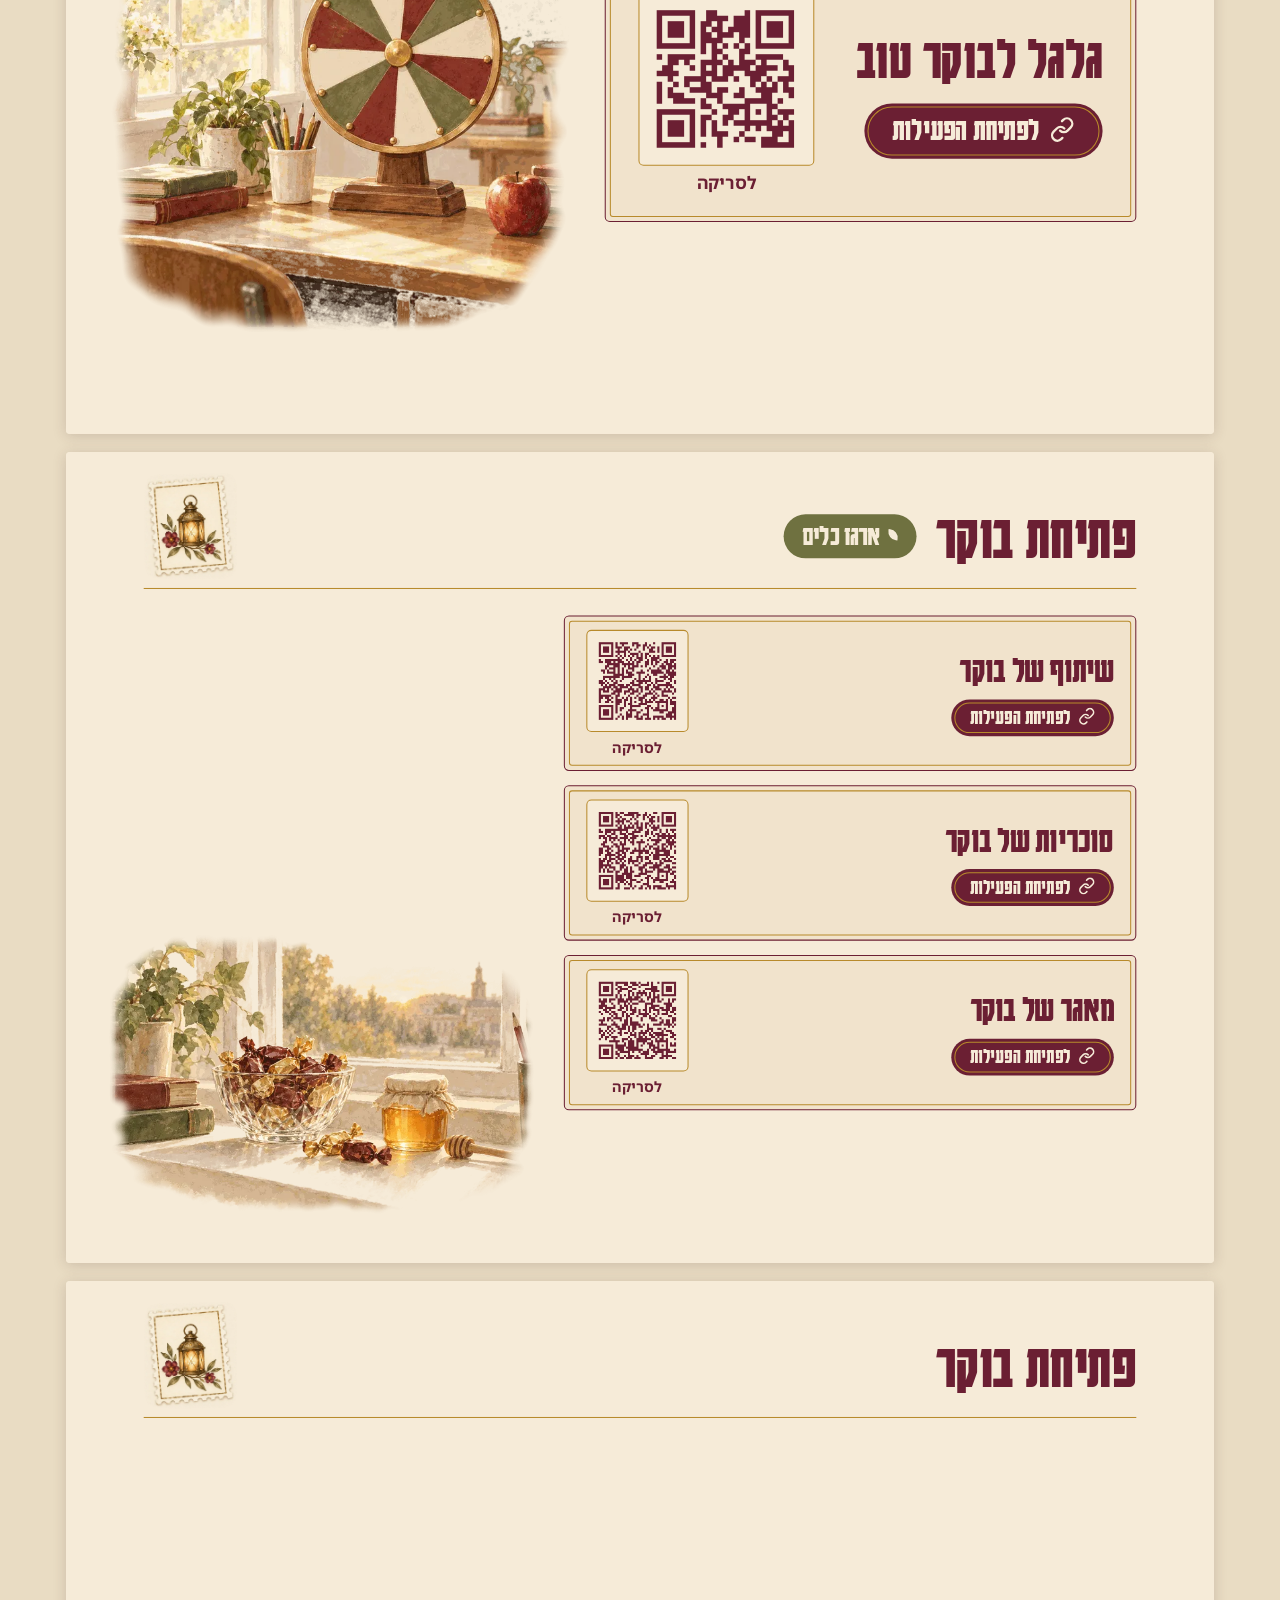
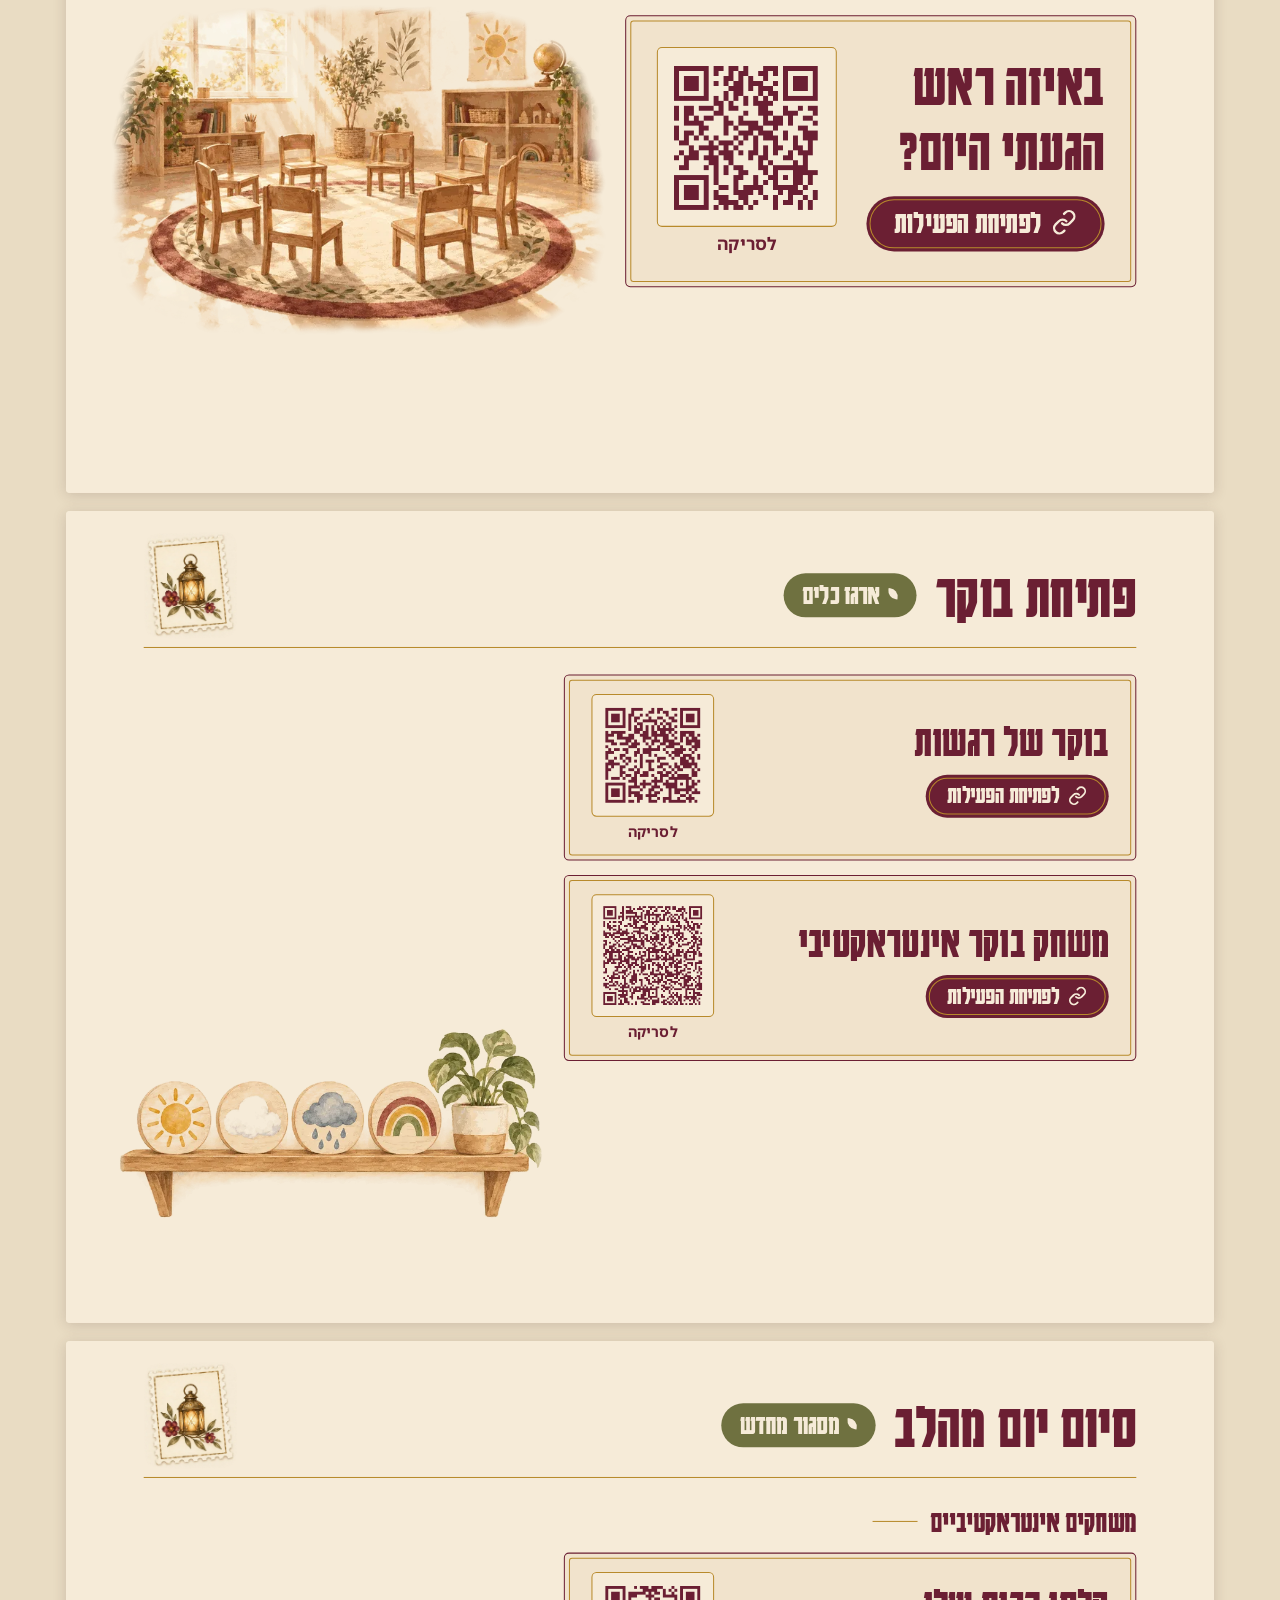
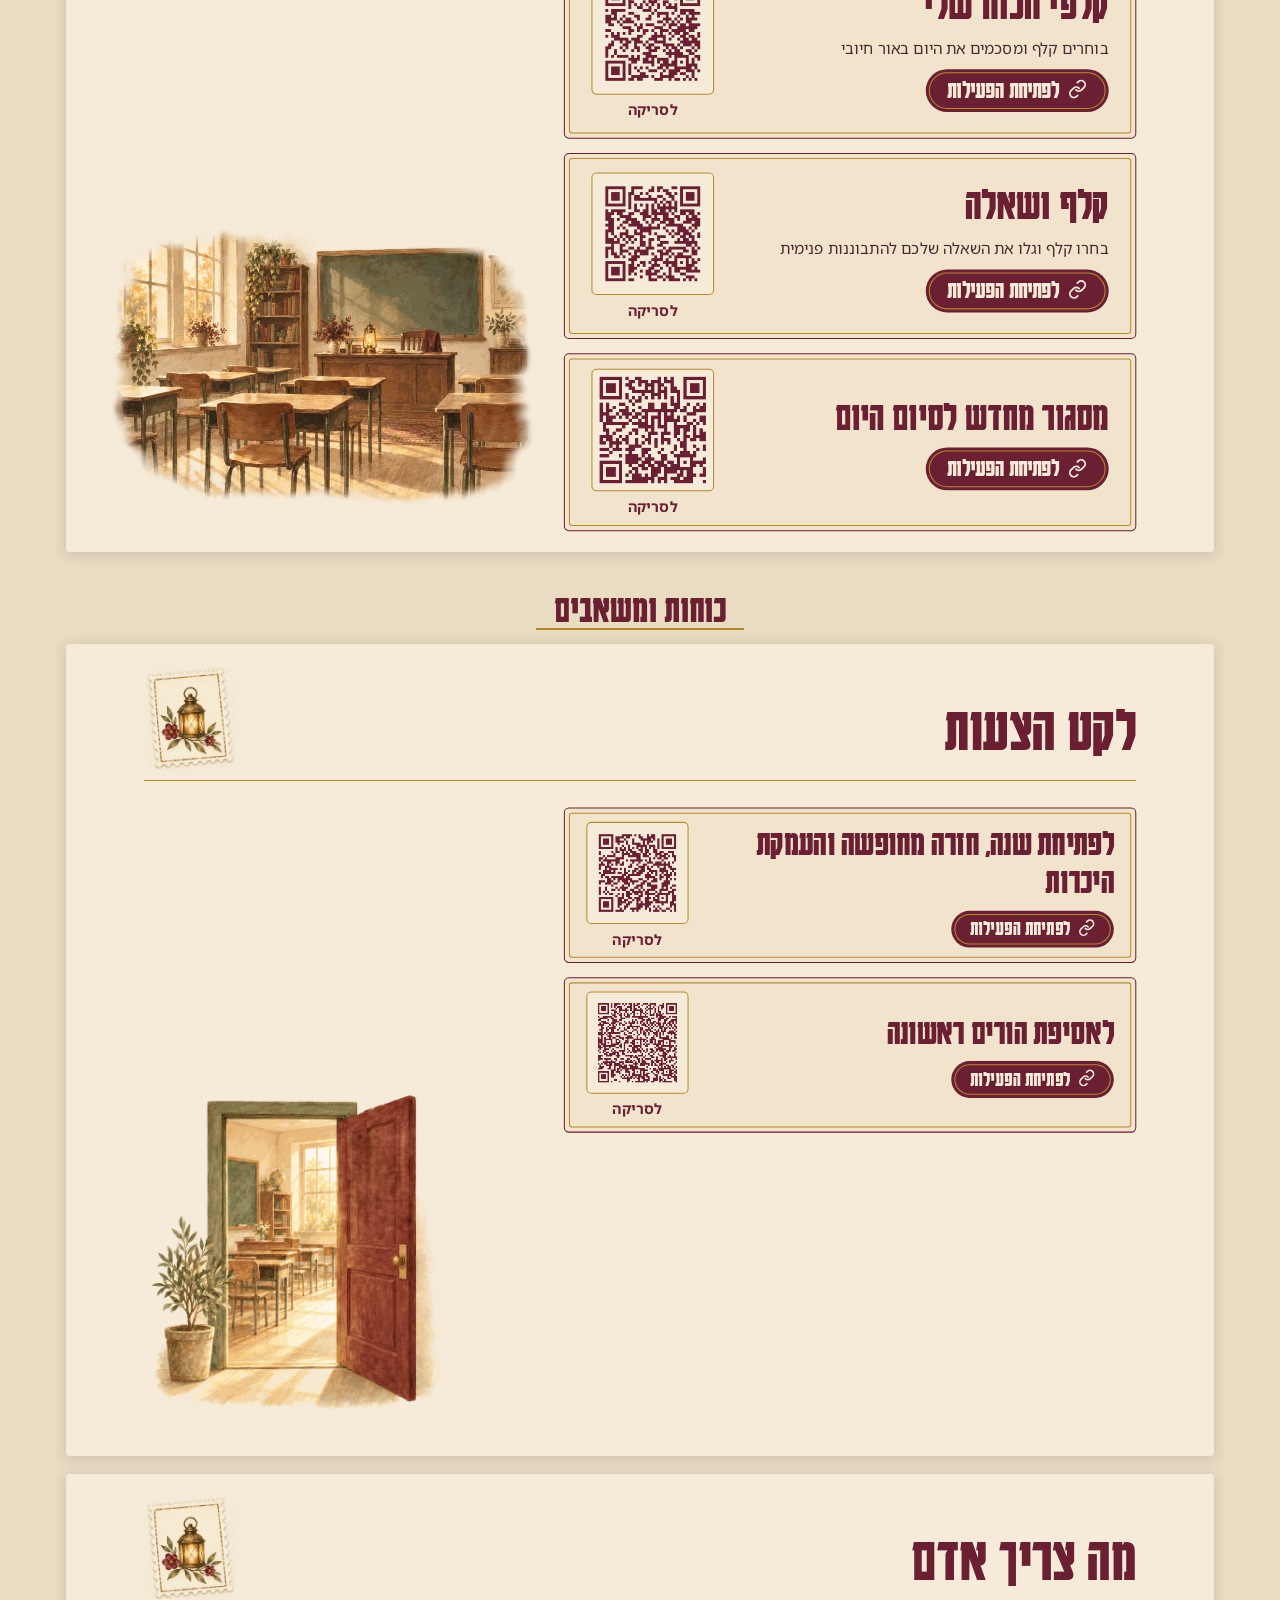
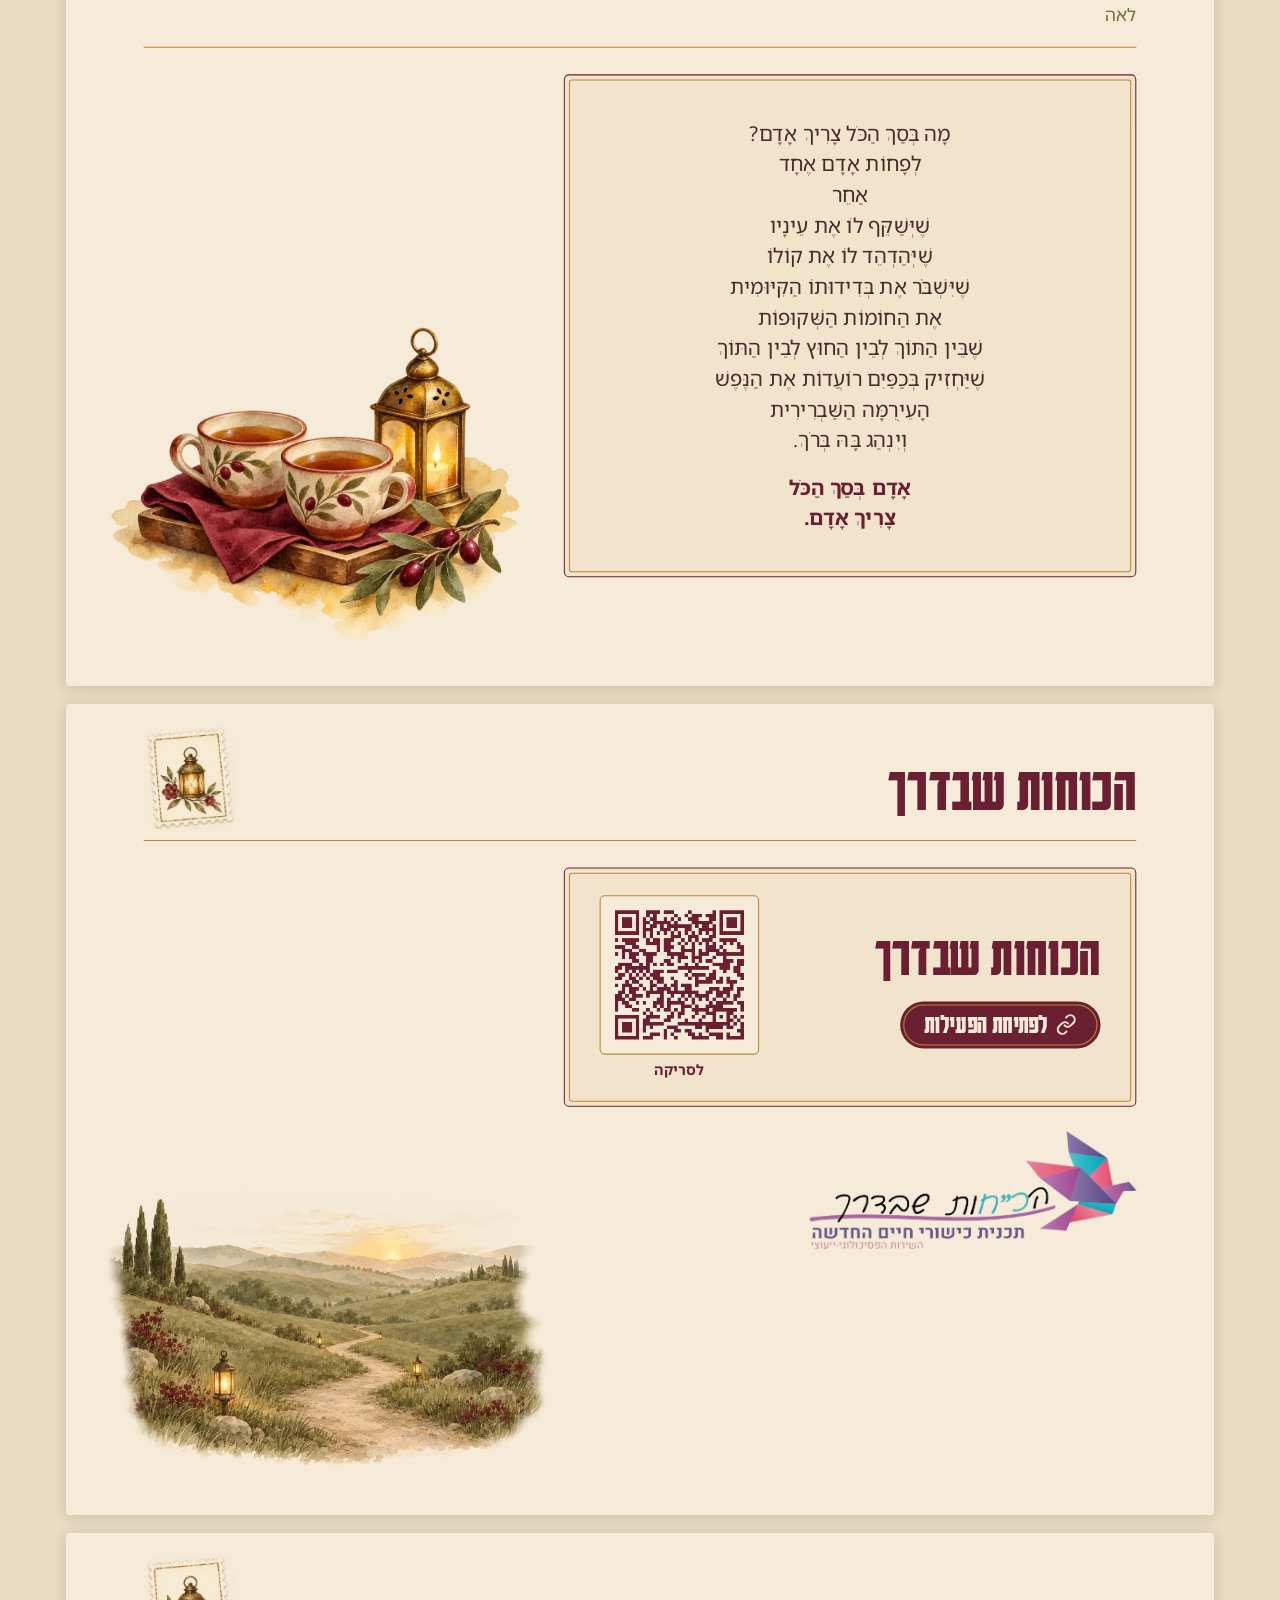
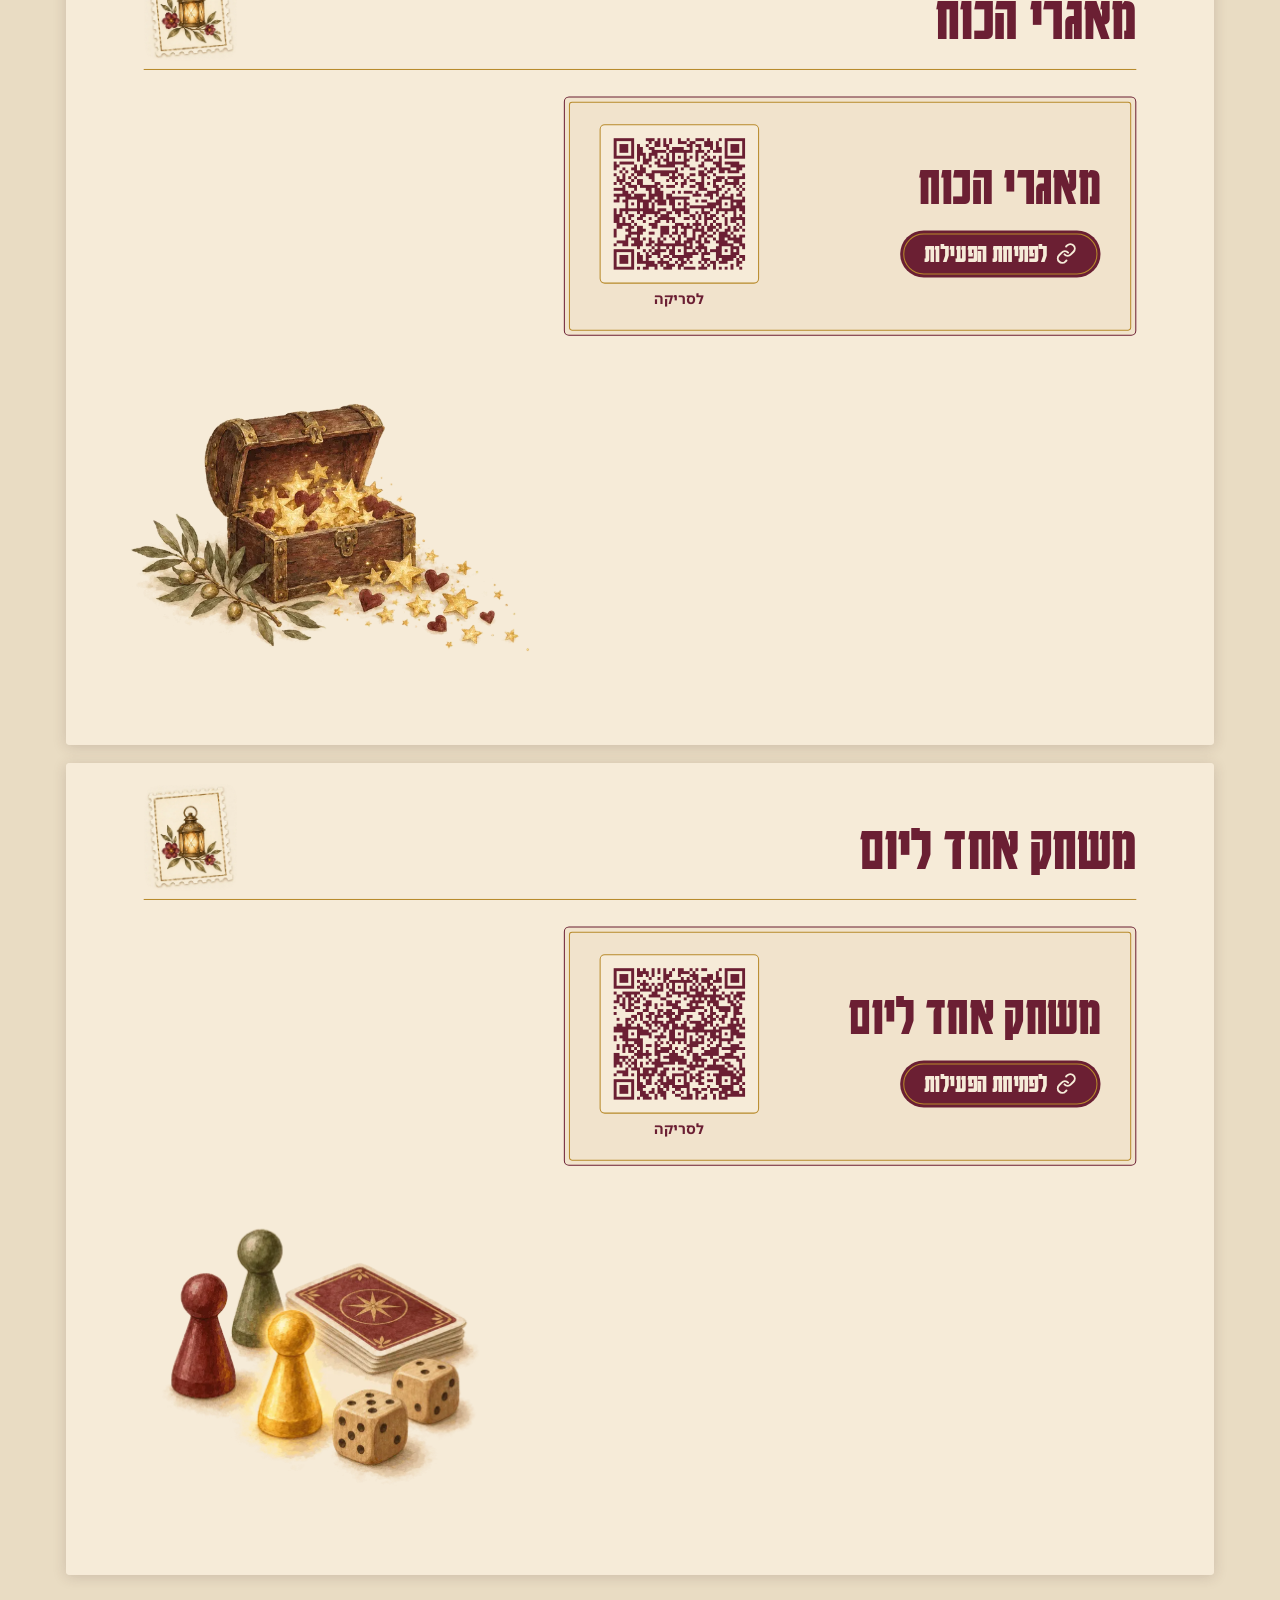
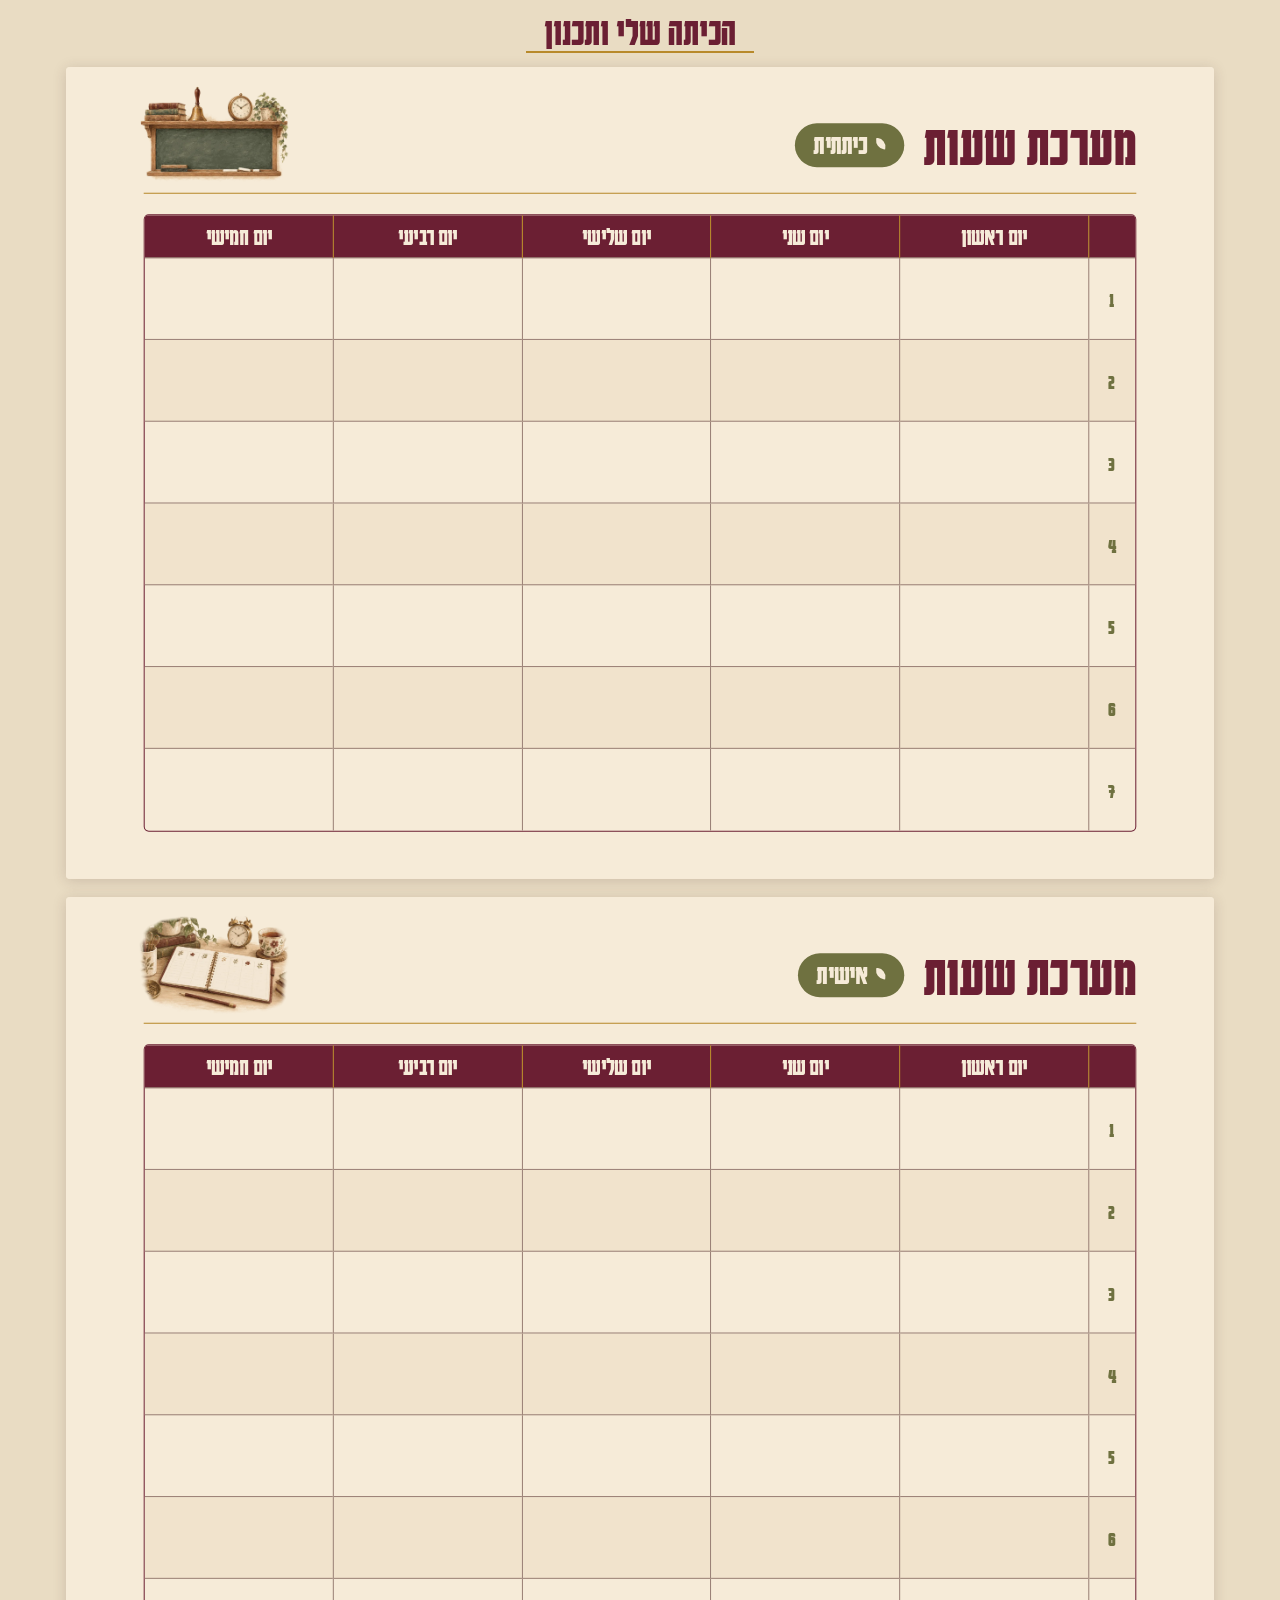
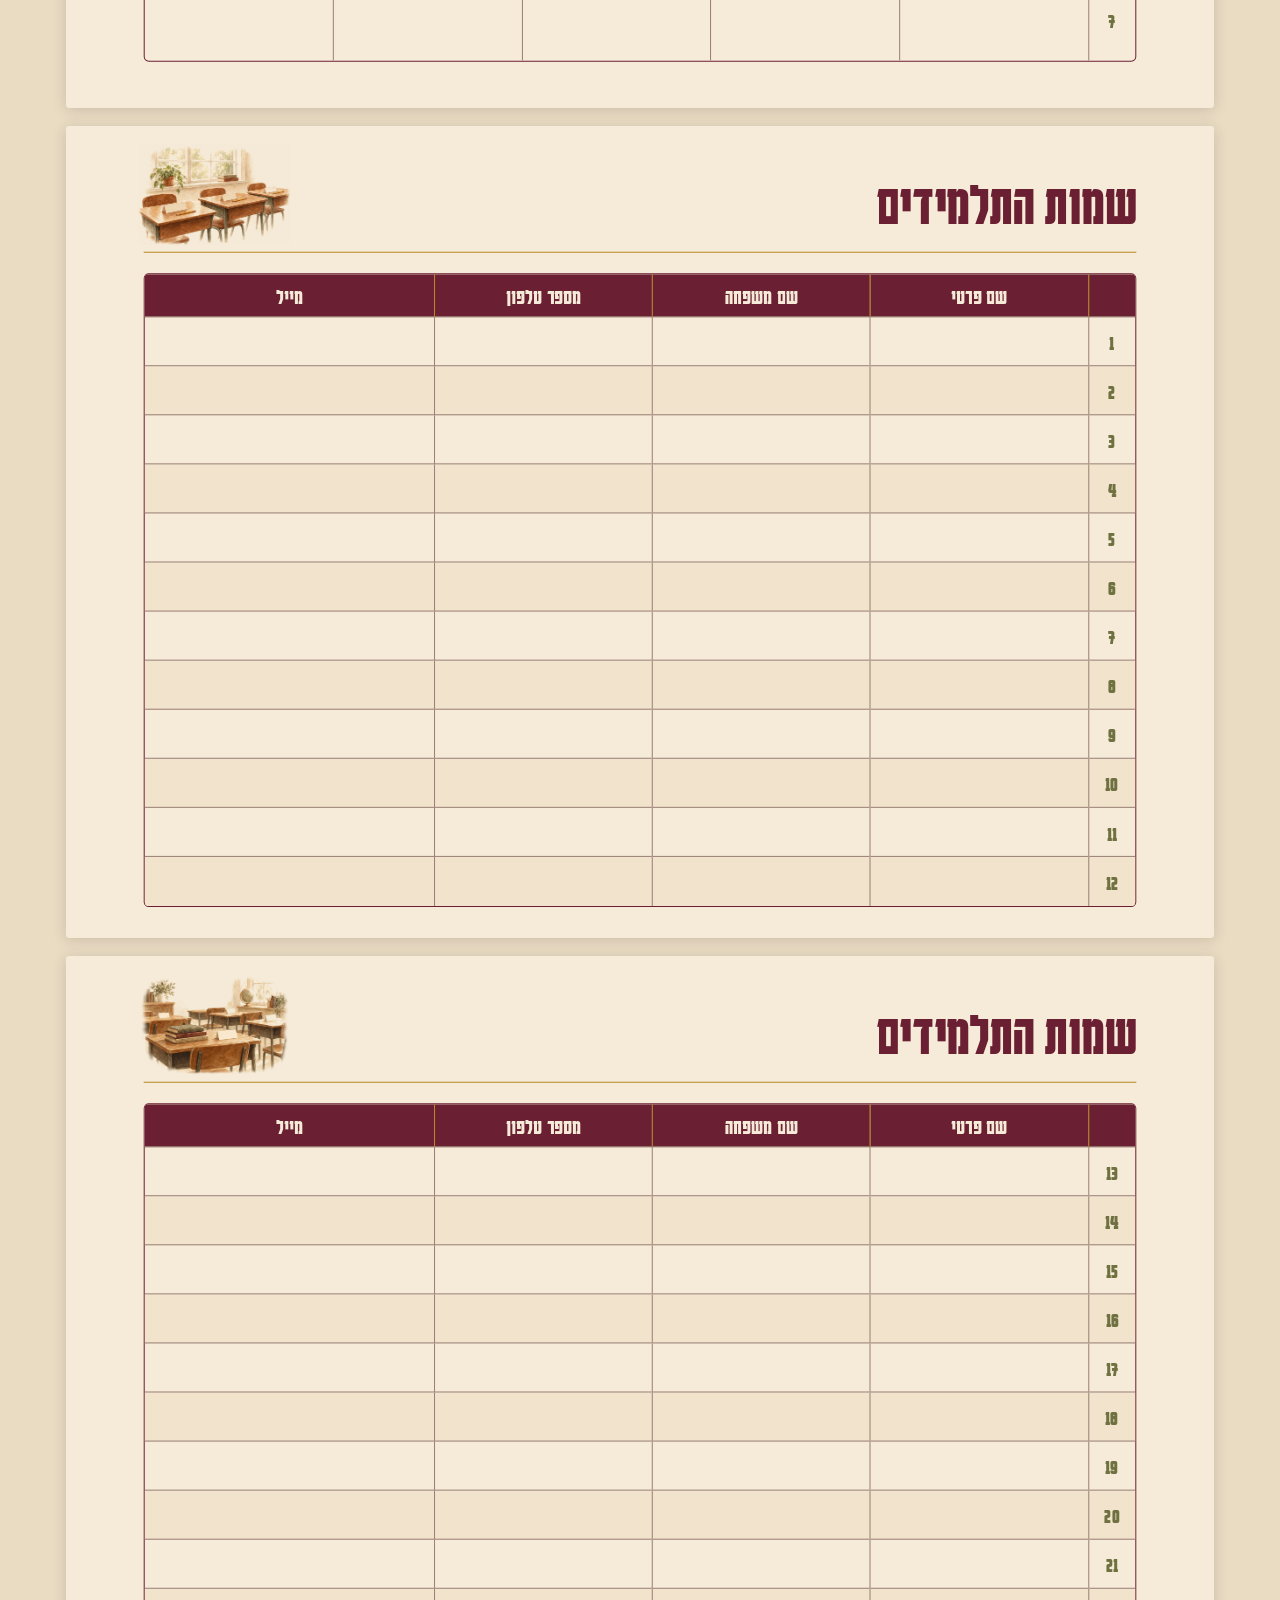
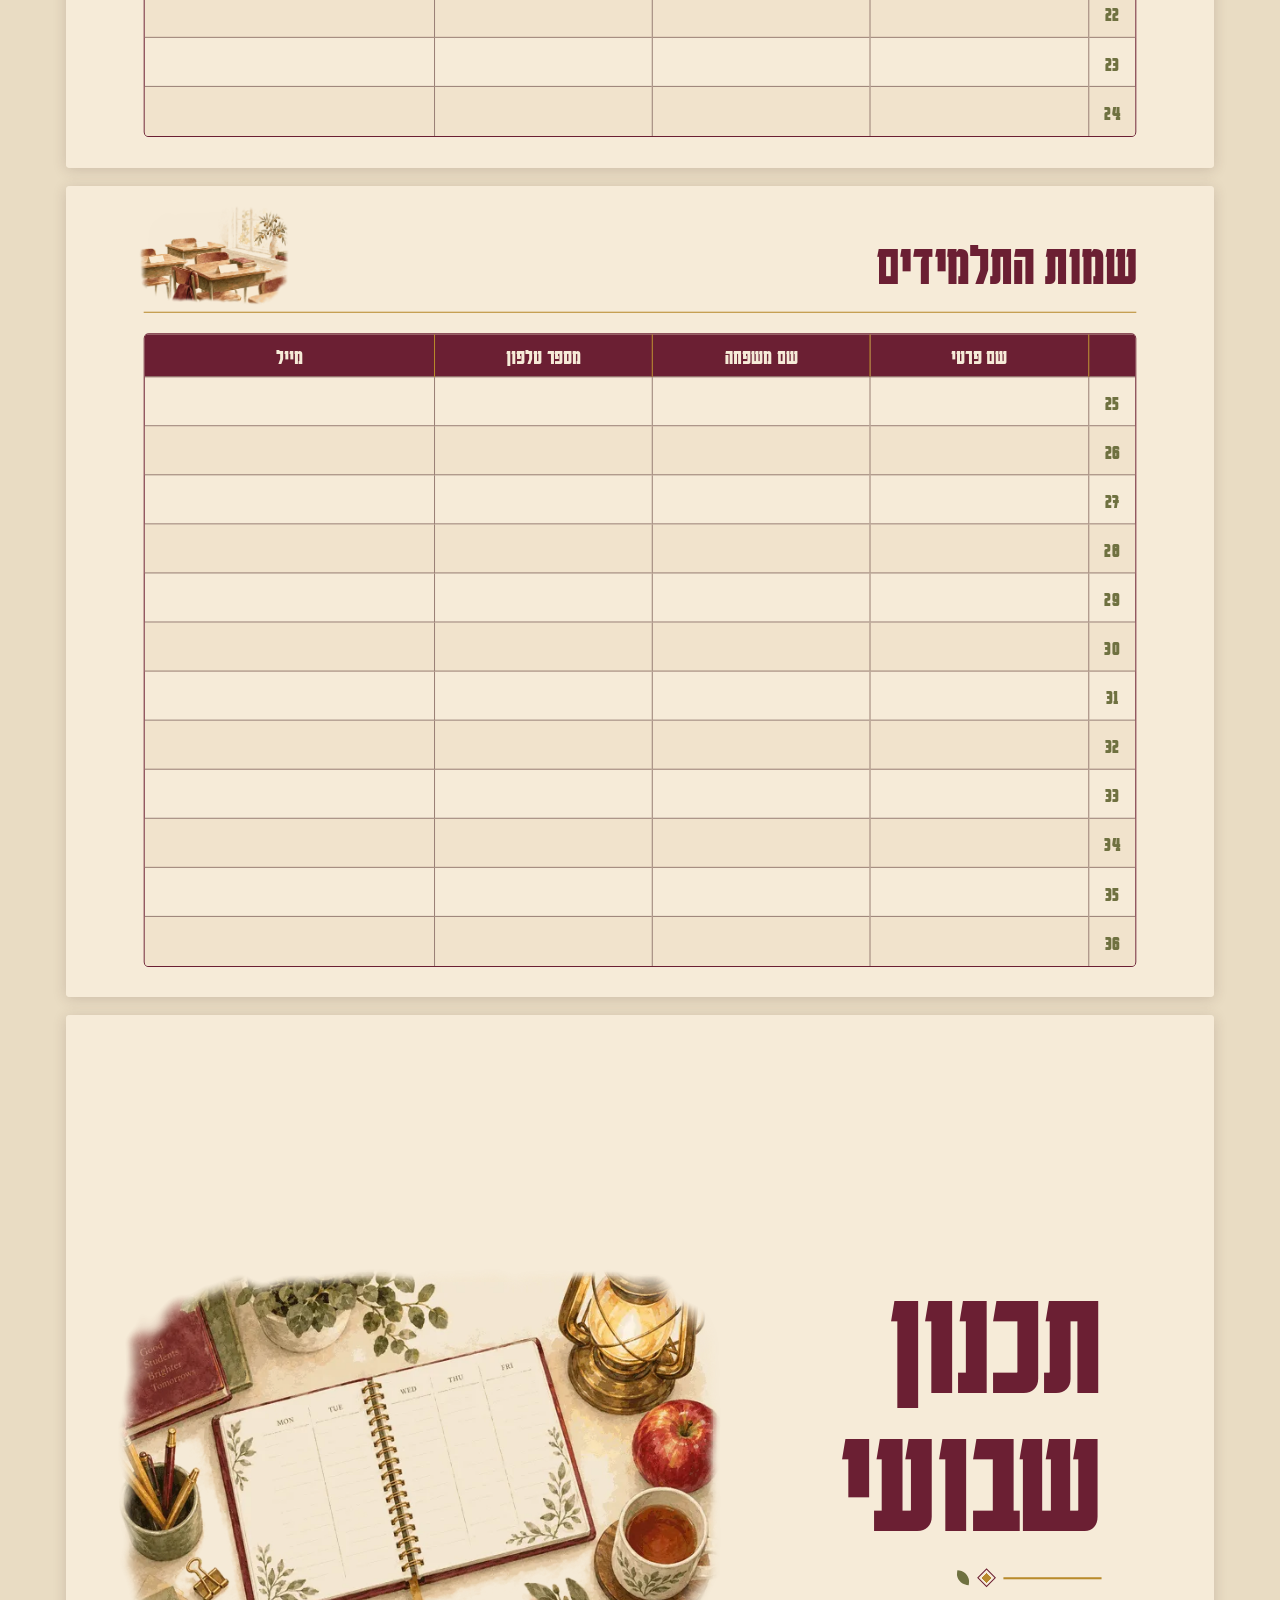
==== commit b0120410: "Add project credit for Chani Bloy and a table-of-contents entry in the chapters menu Co-Authored-By:" ====
--- a/index.html
+++ b/index.html
@@ -4,11 +4,11 @@
 <meta charset="utf-8">
 <meta name="viewport" content="width=device-width, initial-scale=1">
 <title>מאירים את הכוחות: פנקס למורה</title>
-<meta name="description" content="פנקס למורה מאת חני בלוי: פתיחות בוקר, שיחות אישיות, כלים, שירים ודפי תיעוד לאורך השנה.">
+<meta name="description" content="פנקס למורה מאת חני בלוי, יועצת ומדריכה: פתיחות בוקר, שיחות אישיות, כלים, שירים ודפי תיעוד לאורך השנה.">
 <meta property="og:type" content="website">
 <meta property="og:locale" content="he_IL">
 <meta property="og:title" content="מאירים את הכוחות: פנקס למורה">
-<meta property="og:description" content="פנקס למורה מאת חני בלוי: פתיחות בוקר, שיחות אישיות, כלים, שירים ודפי תיעוד לאורך השנה.">
+<meta property="og:description" content="פנקס למורה מאת חני בלוי, יועצת ומדריכה: פתיחות בוקר, שיחות אישיות, כלים, שירים ודפי תיעוד לאורך השנה.">
 <meta property="og:image" content="https://meirim-et-hakochot.vercel.app/og.jpg">
 <meta property="og:image:width" content="1200">
 <meta property="og:image:height" content="630">
@@ -35,6 +35,8 @@
 nav.toc a{display:block;padding:10px 20px;font-size:17px;font-weight:700;text-decoration:none;color:#6b1f33}
 nav.toc a:hover{background:#f1e3cc}
 main{max-width:1180px;margin:0 auto;padding:20px 16px 48px}
+.credit{margin:4px auto 14px;width:fit-content;max-width:100%;padding:8px 22px 9px;border:1px solid #6b1f33;border-radius:999px;background:#f1e3cc;font-size:17px;line-height:1.3;color:#4a2a2c;text-align:center;box-shadow:inset 0 0 0 3px #f1e3cc,inset 0 0 0 4px #b88a2b}
+.credit strong{font-family:'Karantina','Noto Sans Hebrew',sans-serif;font-size:25px;line-height:1;color:#6b1f33;letter-spacing:.3px}
 .hint{margin:0 0 12px;font-size:15px;color:#595b30;text-align:center}
 .ch{margin:36px 0 14px;text-align:center;font-family:'Karantina','Noto Sans Hebrew',sans-serif;font-weight:700;font-size:40px;color:#6b1f33}
 .ch span{display:inline-block;padding:0 18px;border-bottom:2px solid #b88a2b}
@@ -43,7 +45,7 @@
 .scaler{position:absolute;top:0;right:0;width:1123px;height:794px;transform-origin:top right}
 footer{text-align:center;padding:24px 16px 40px;font-size:14px;color:#595b30}
 @page{size:1123px 794px;margin:0}
-@media print{html,body{background:#fff}.bar,nav.toc,.hint,.ch,footer{display:none!important}main{max-width:none;margin:0;padding:0}.sheet{margin:0;break-after:page;break-inside:avoid}.sheet:last-of-type{break-after:auto}.frame{width:1123px;height:794px;aspect-ratio:auto;border-radius:0;box-shadow:none}.scaler{transform:none!important}*{-webkit-print-color-adjust:exact;print-color-adjust:exact}}
+@media print{html,body{background:#fff}.bar,nav.toc,.hint,.credit,.ch,footer{display:none!important}main{max-width:none;margin:0;padding:0}.sheet{margin:0;break-after:page;break-inside:avoid}.sheet:last-of-type{break-after:auto}.frame{width:1123px;height:794px;aspect-ratio:auto;border-radius:0;box-shadow:none}.scaler{transform:none!important}*{-webkit-print-color-adjust:exact;print-color-adjust:exact}}
 @media (max-width:600px){.bar h1{font-size:24px} .btn{padding:0 12px;font-size:14px} .ch{font-size:32px}}
 </style>
 </head>
@@ -55,8 +57,9 @@
 <a class="btn" href="meirim-et-hakochot.pdf" download>הורדה להדפסה</a>
 </div>
 </header>
-<nav class="toc" id="toc" aria-label="פרקי הפנקס"><ul><li><a href="#ch0">פתיחה</a></li><li><a href="#ch1">פתיחת בוקר וסיום יום</a></li><li><a href="#ch2">כוחות ומשאבים</a></li><li><a href="#ch3">הכיתה שלי ותכנון</a></li><li><a href="#ch4">שיחות אישיות</a></li><li><a href="#ch5">קשר עם צוות והורים</a></li><li><a href="#ch6">סיכום המסע</a></li></ul></nav>
+<nav class="toc" id="toc" aria-label="פרקי הפנקס"><ul><li><a href="#ch0">פתיחה</a></li><li><a href="#pg2">תוכן העניינים</a></li><li><a href="#ch1">פתיחת בוקר וסיום יום</a></li><li><a href="#ch2">כוחות ומשאבים</a></li><li><a href="#ch3">הכיתה שלי ותכנון</a></li><li><a href="#ch4">שיחות אישיות</a></li><li><a href="#ch5">קשר עם צוות והורים</a></li><li><a href="#ch6">סיכום המסע</a></li></ul></nav>
 <main>
+<p class="credit">פרויקט של <strong>חני בלוי</strong>, יועצת ומדריכה</p>
 <p class="hint">בטלפון אפשר לסובב למצב רוחב או להגדיל באצבעות. כל הקישורים בדפים לחיצים.</p>
 <h2 class="ch" id="ch0"><span>פתיחה</span></h2><section class="sheet" id="pg0" aria-label="שער"><div class="frame"><div class="scaler"><div dir="rtl" style="direction: rtl; position: relative; width: 1123px; height: 794px; box-sizing: border-box; background: #f6ebd8; color: #4a2a2c; font-family: 'Noto Sans Hebrew','Rubik',sans-serif; overflow: hidden">
 <img src="img/a8a3c71fea267fa14e63f6dec1b5bc2f.webp" alt="איור בצבעי מים: פנקס פתוח ועט, פנס דולק, ודרור על ענף פורח" style="position: absolute; left: 0; top: 0; width: 1054px; height: 794px">
@@ -1421,7 +1424,7 @@
 <img loading="lazy" decoding="async" src="img/0325bfbca5e617ce3c45b16af20805c5.webp" alt="חני בלוי: ייעוץ, ליווי וצמיחה" style="position: absolute; right: 104px; bottom: 26px; width: 150px; height: 142px">
 </div></div></div></section>
 </main>
-<footer>חני בלוי · ייעוץ, ליווי וצמיחה</footer>
+<footer>פרויקט של חני בלוי, יועצת ומדריכה</footer>
 <script>
 (function(){
   var frames=document.querySelectorAll('.frame');
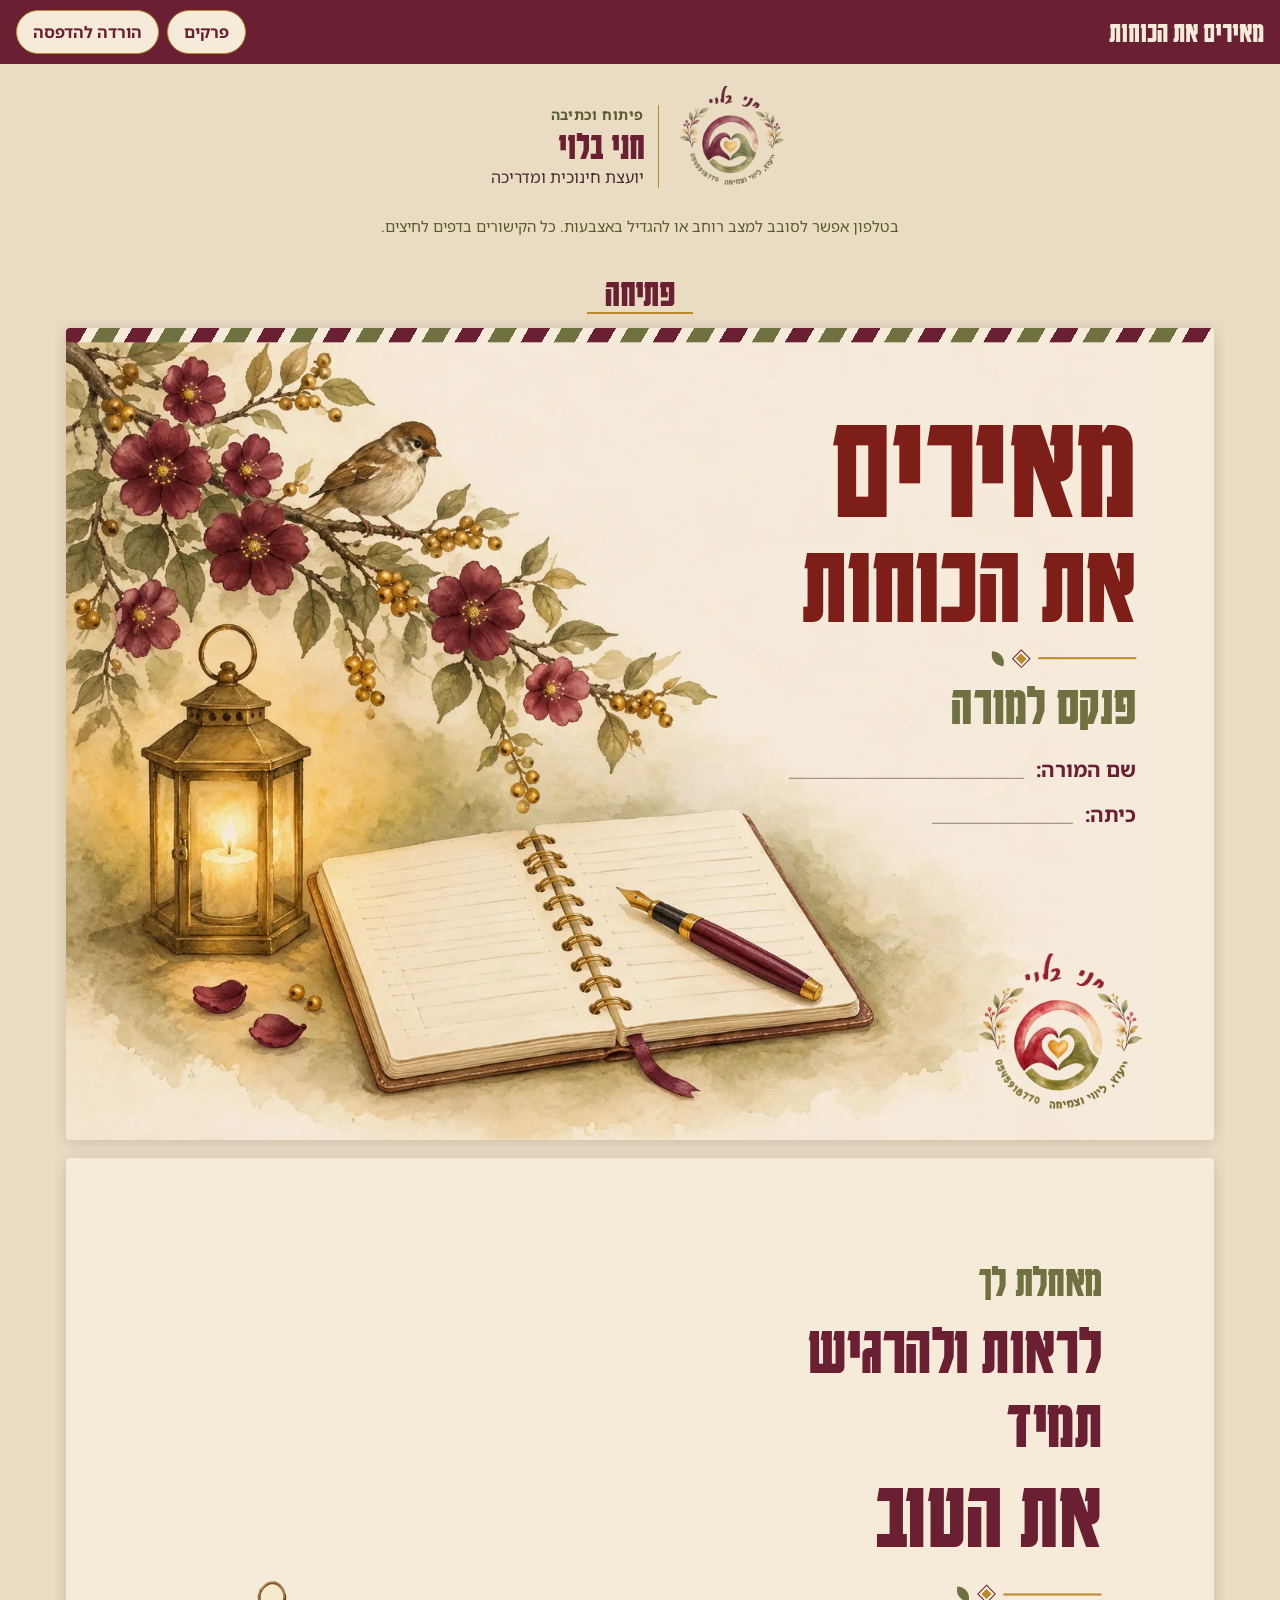
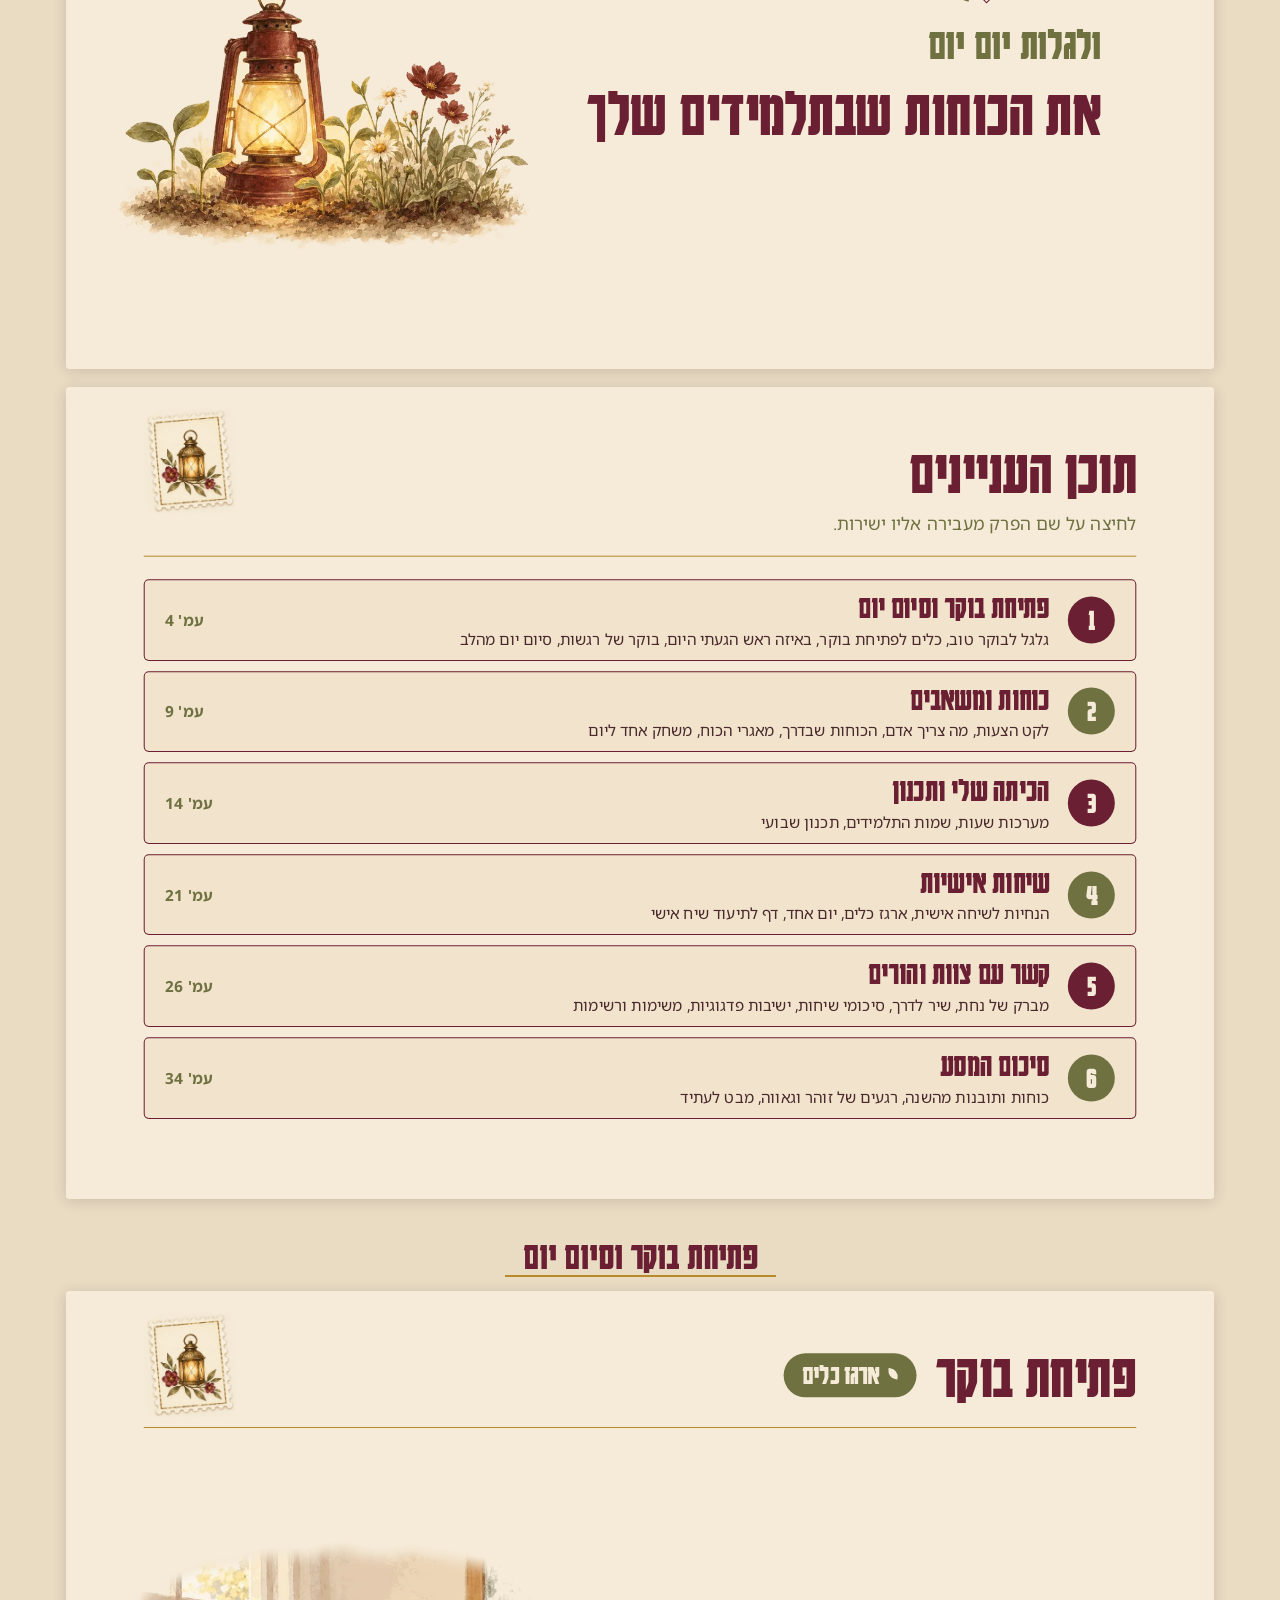
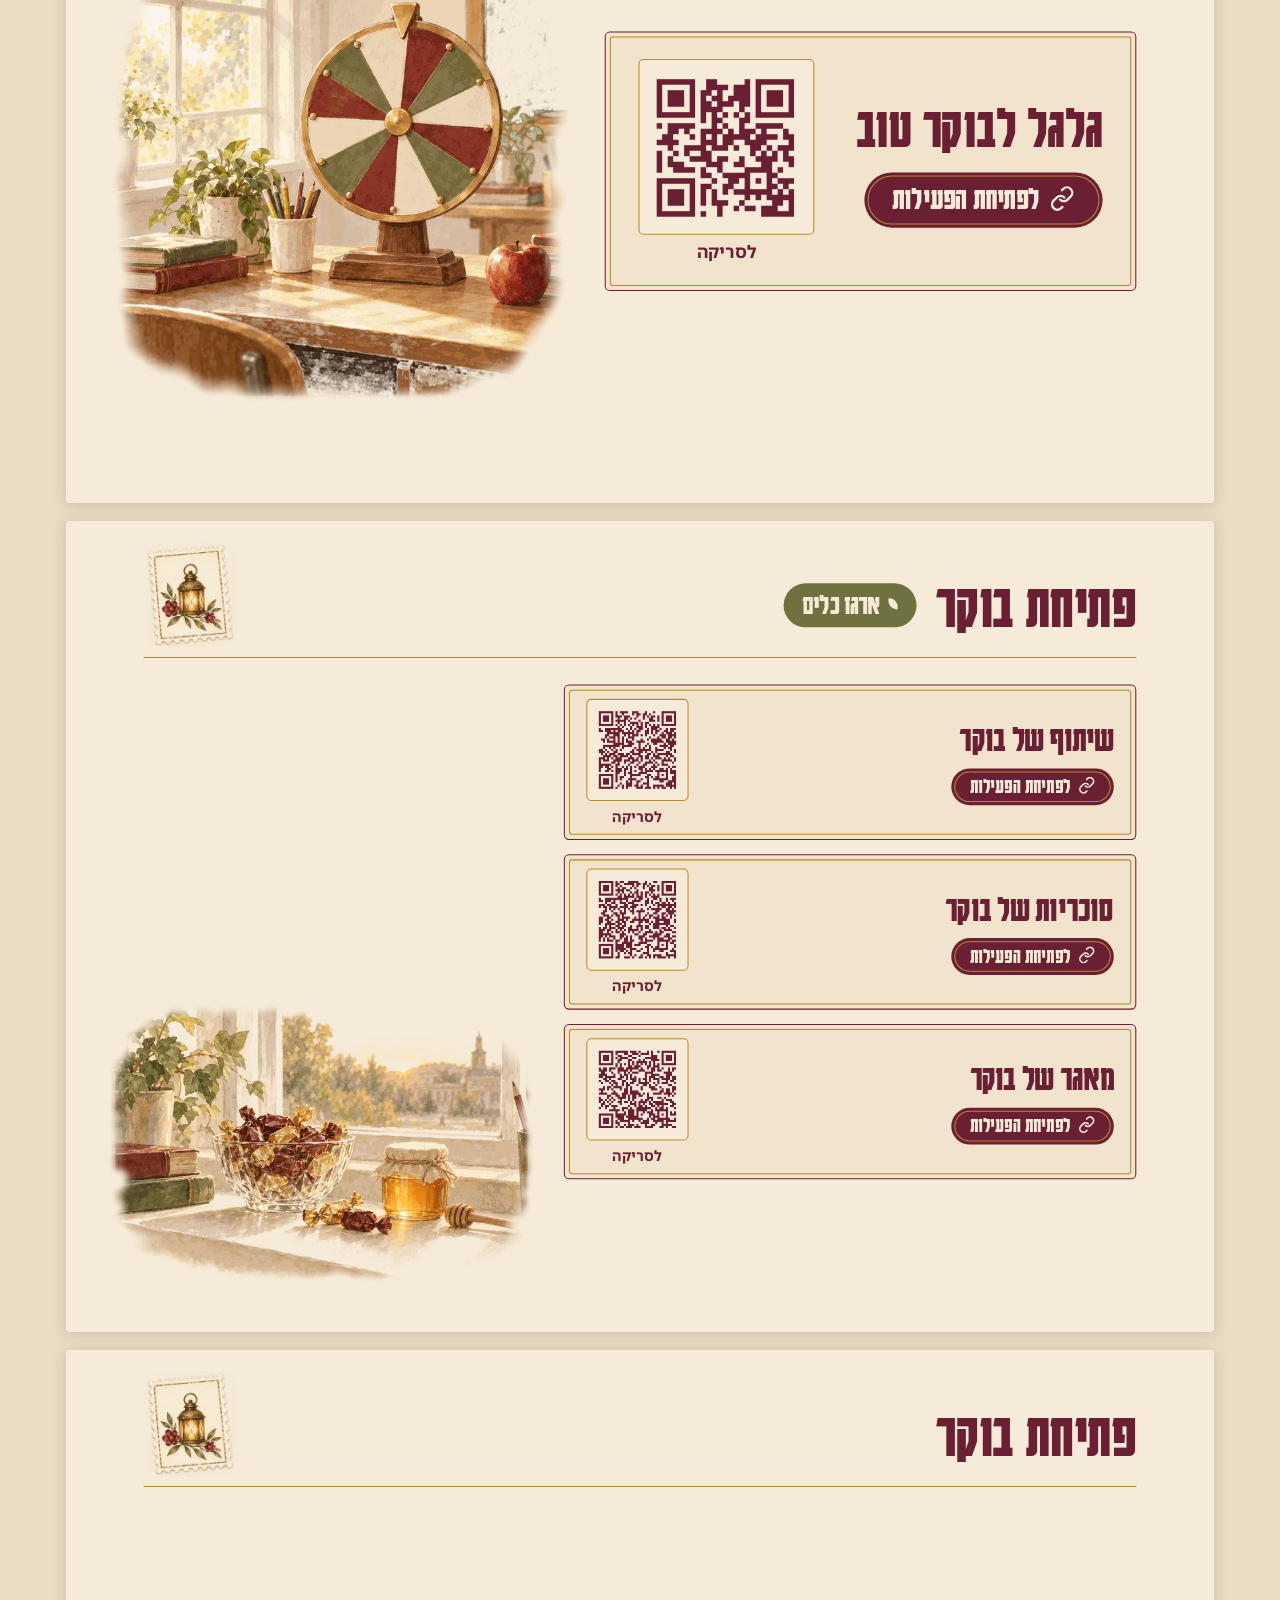
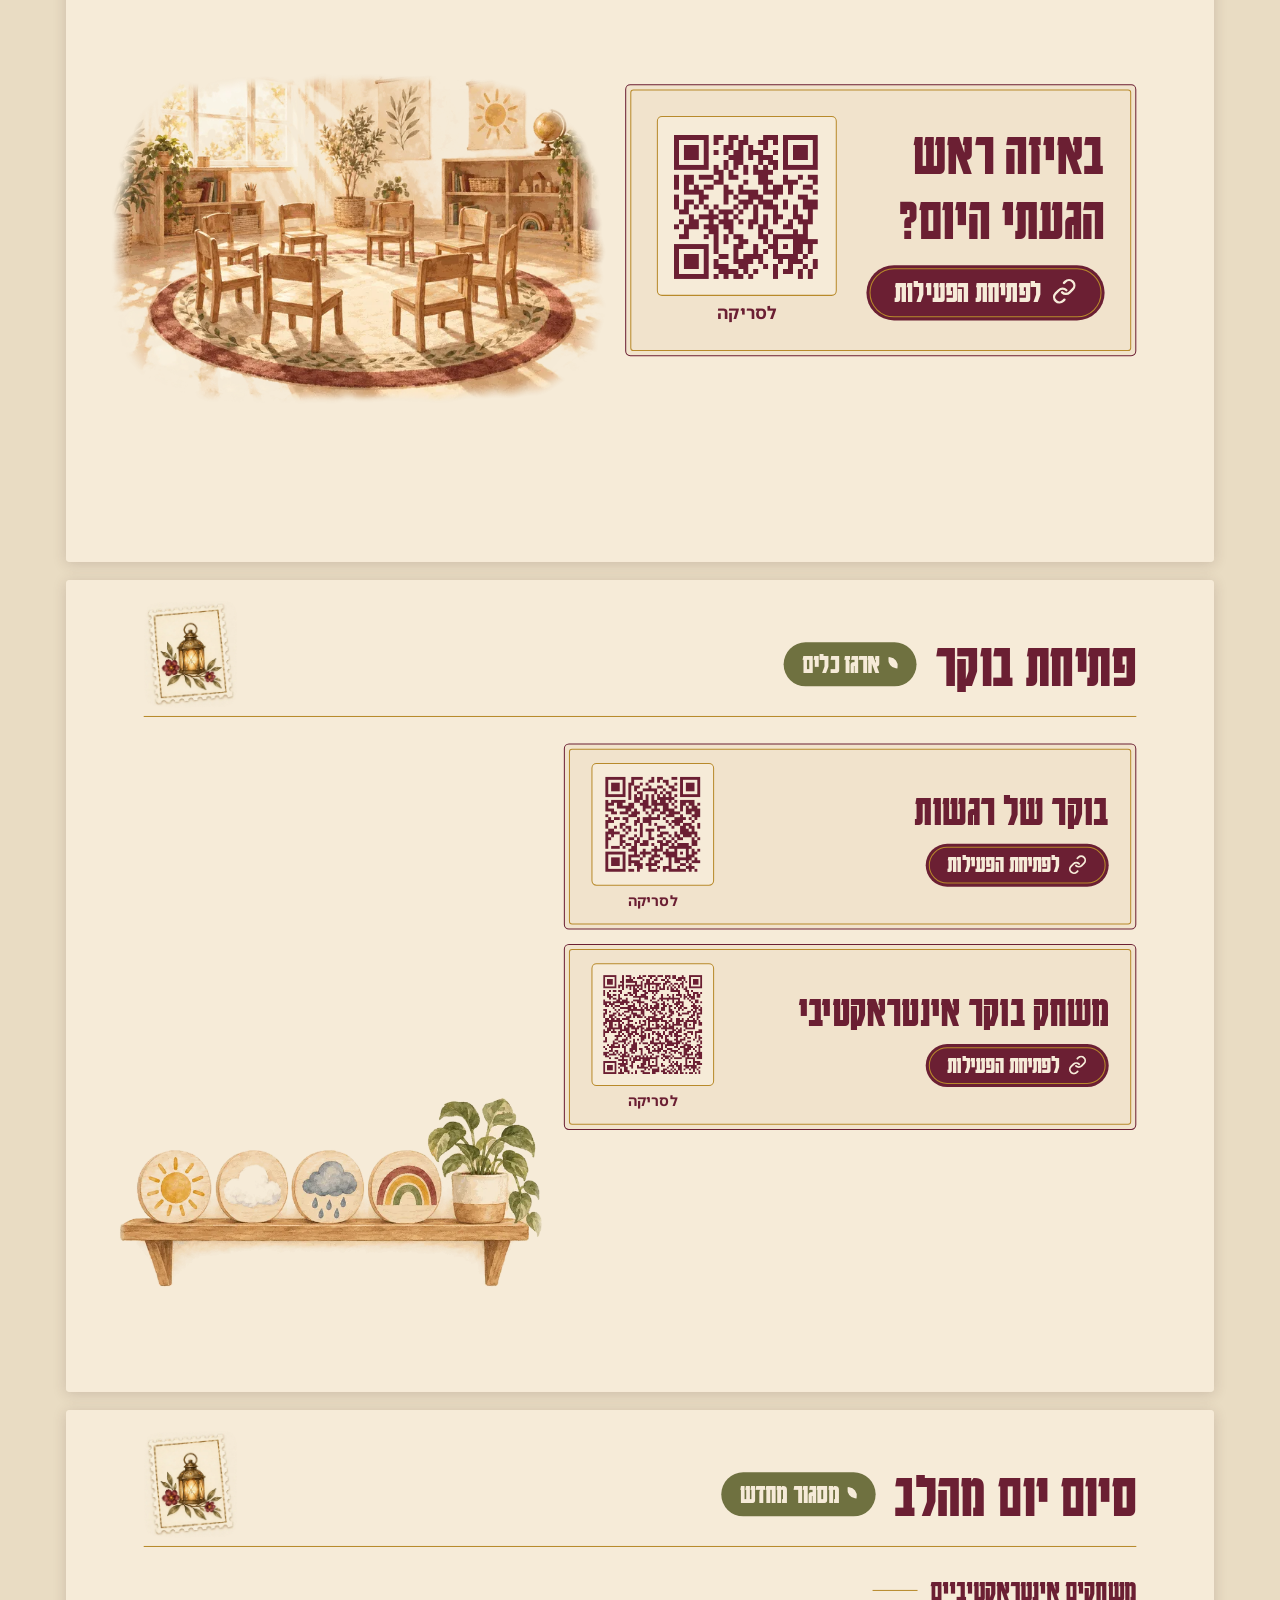
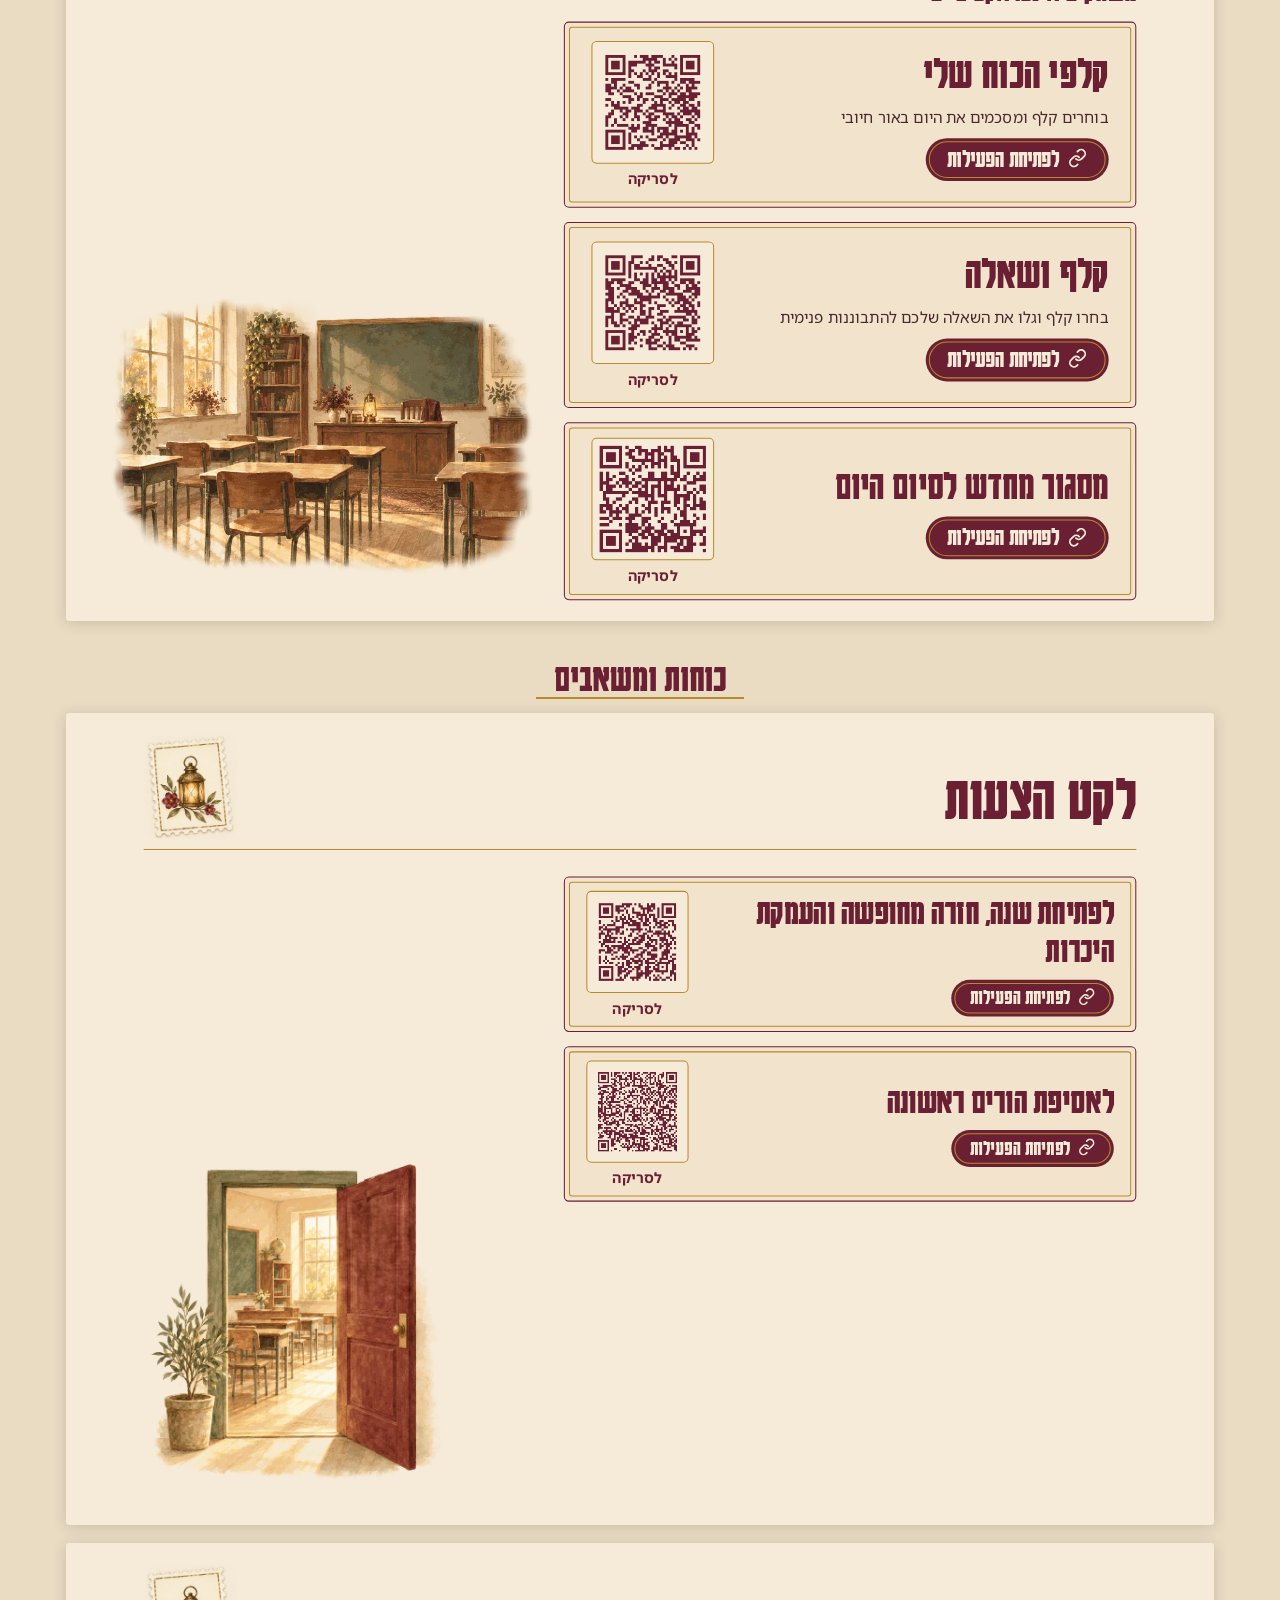
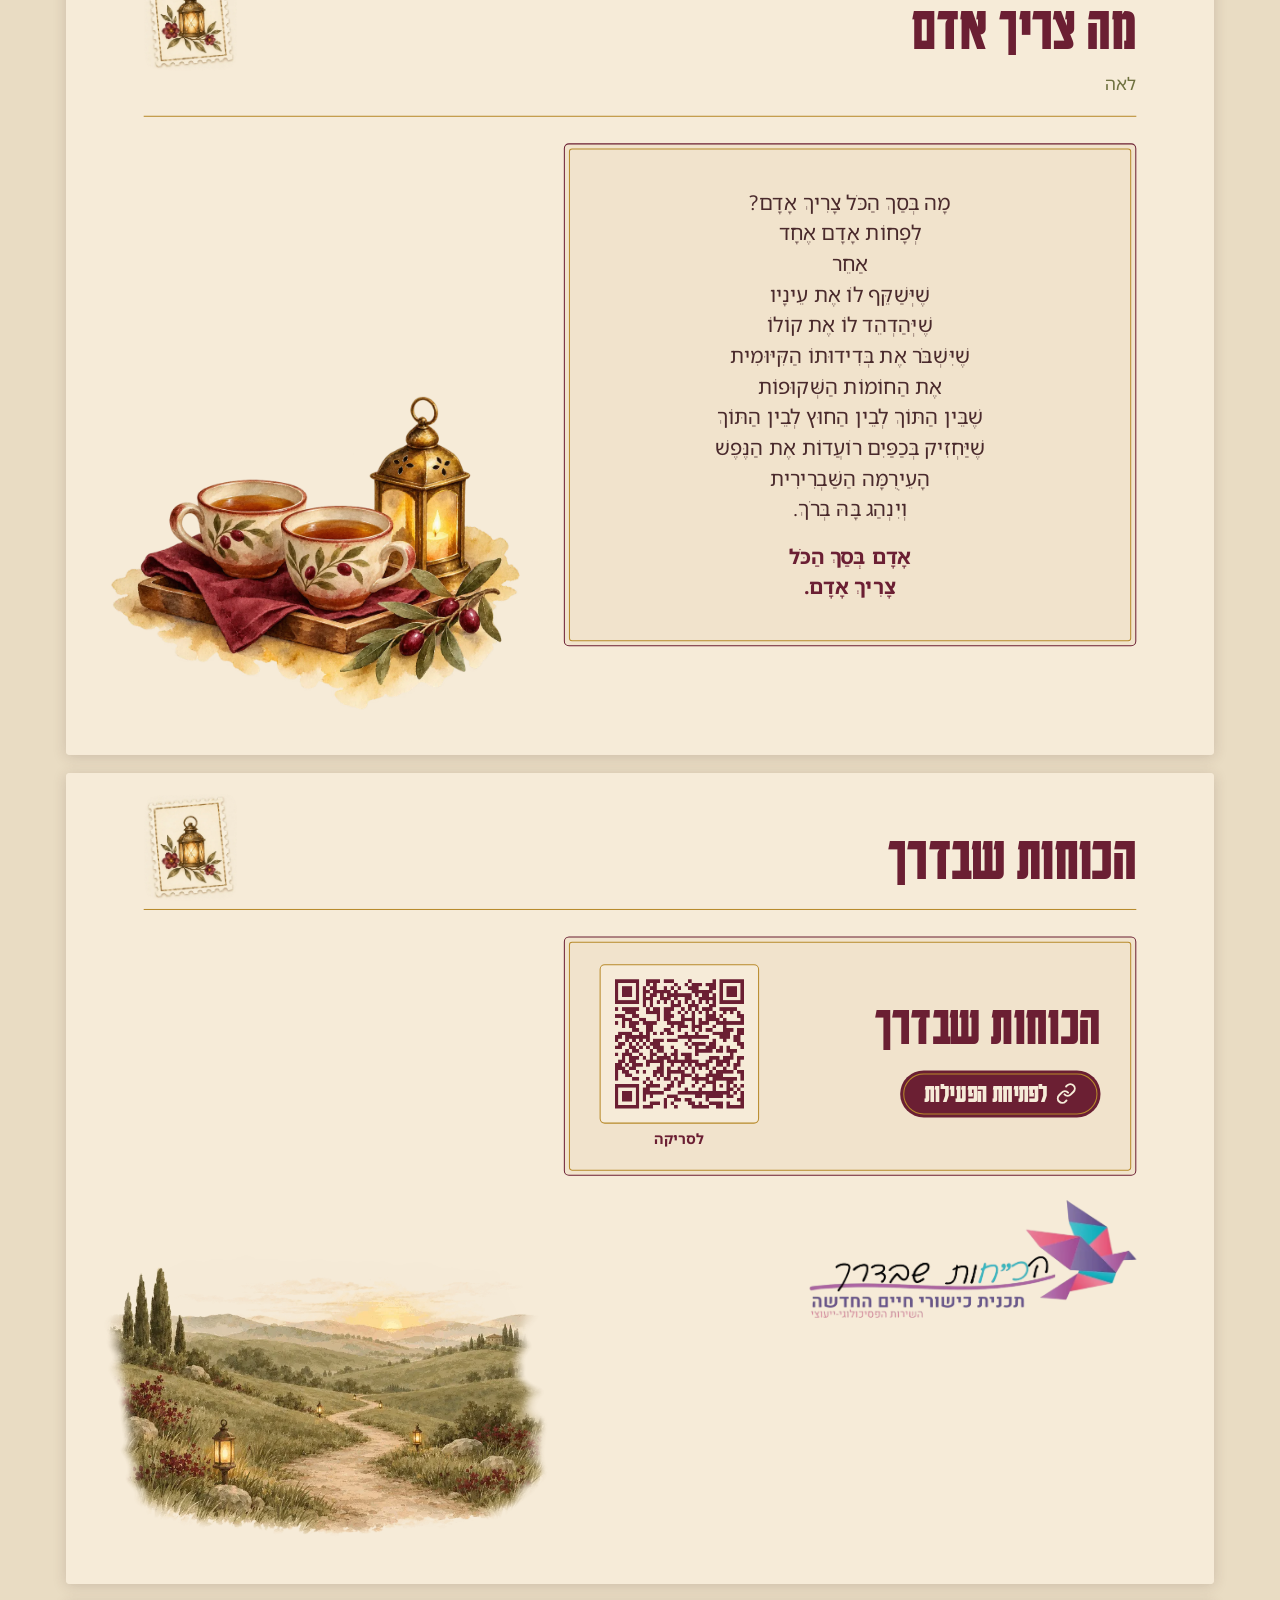
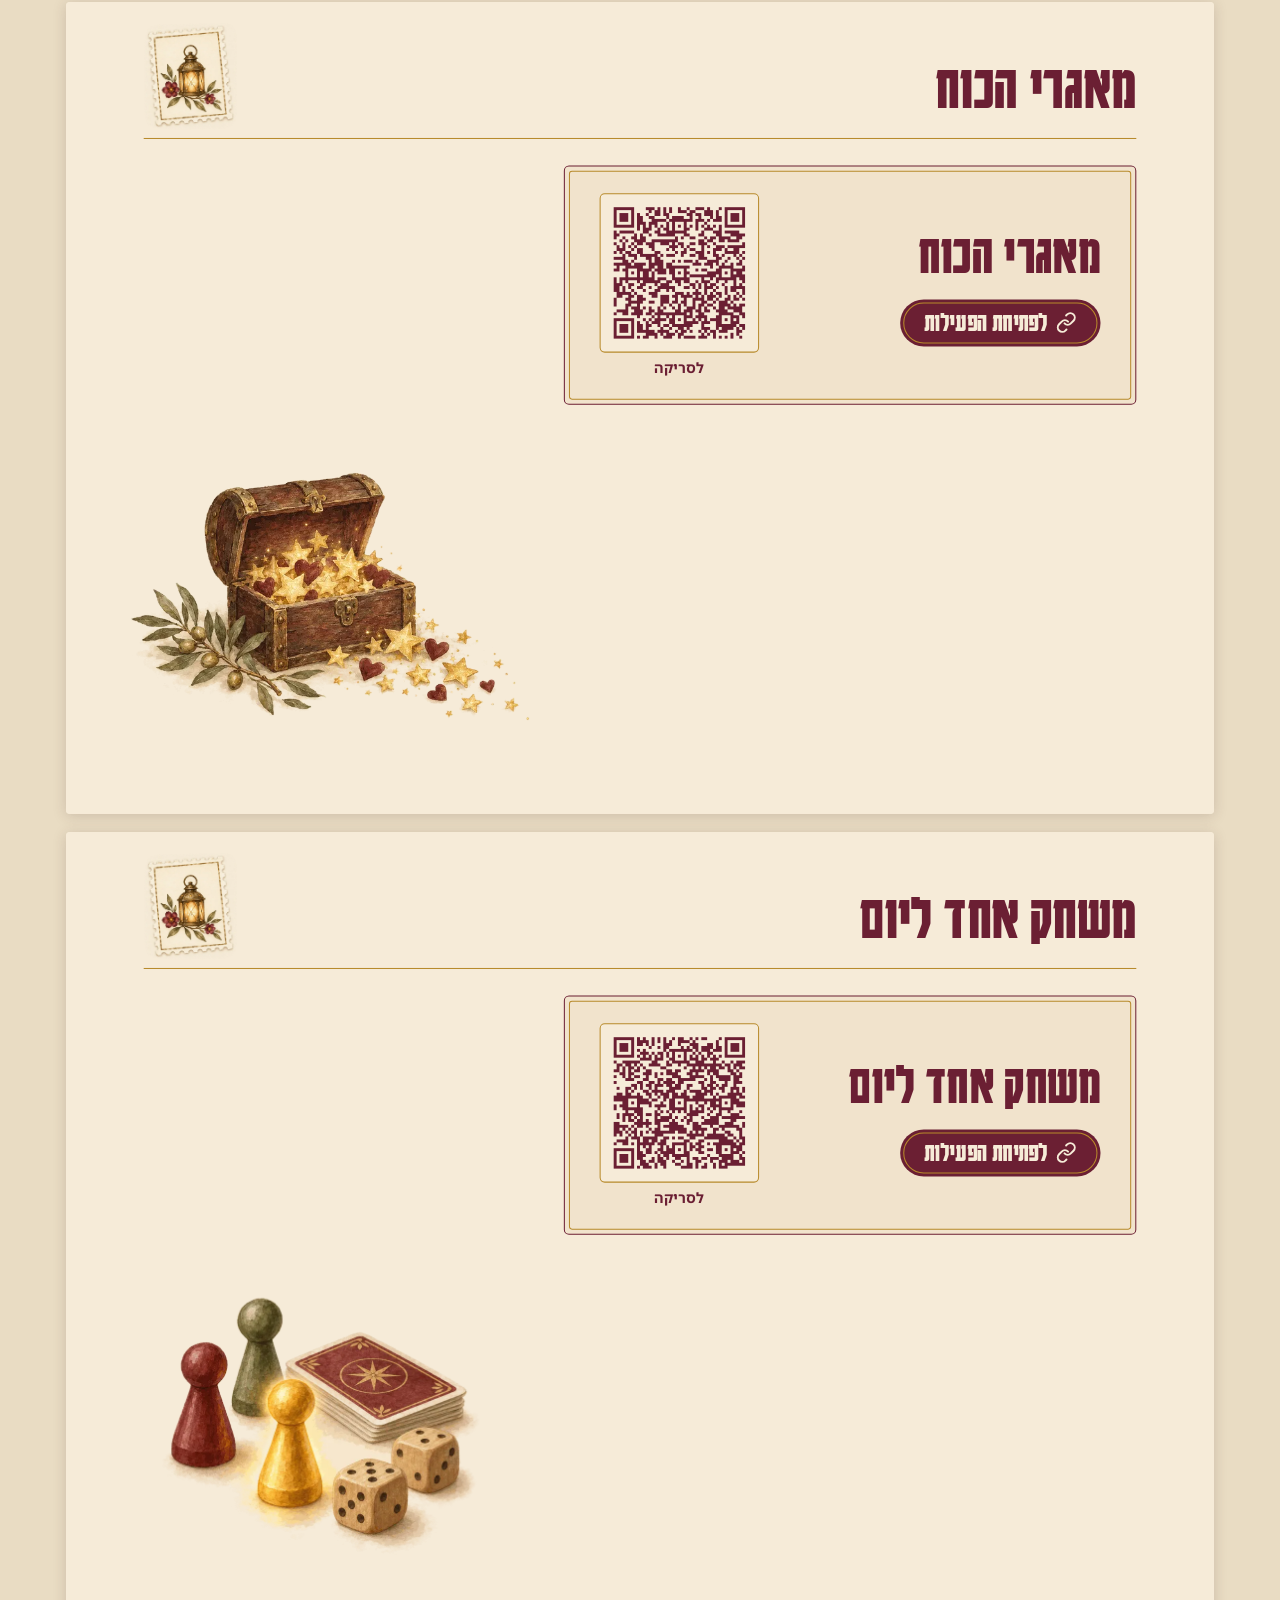
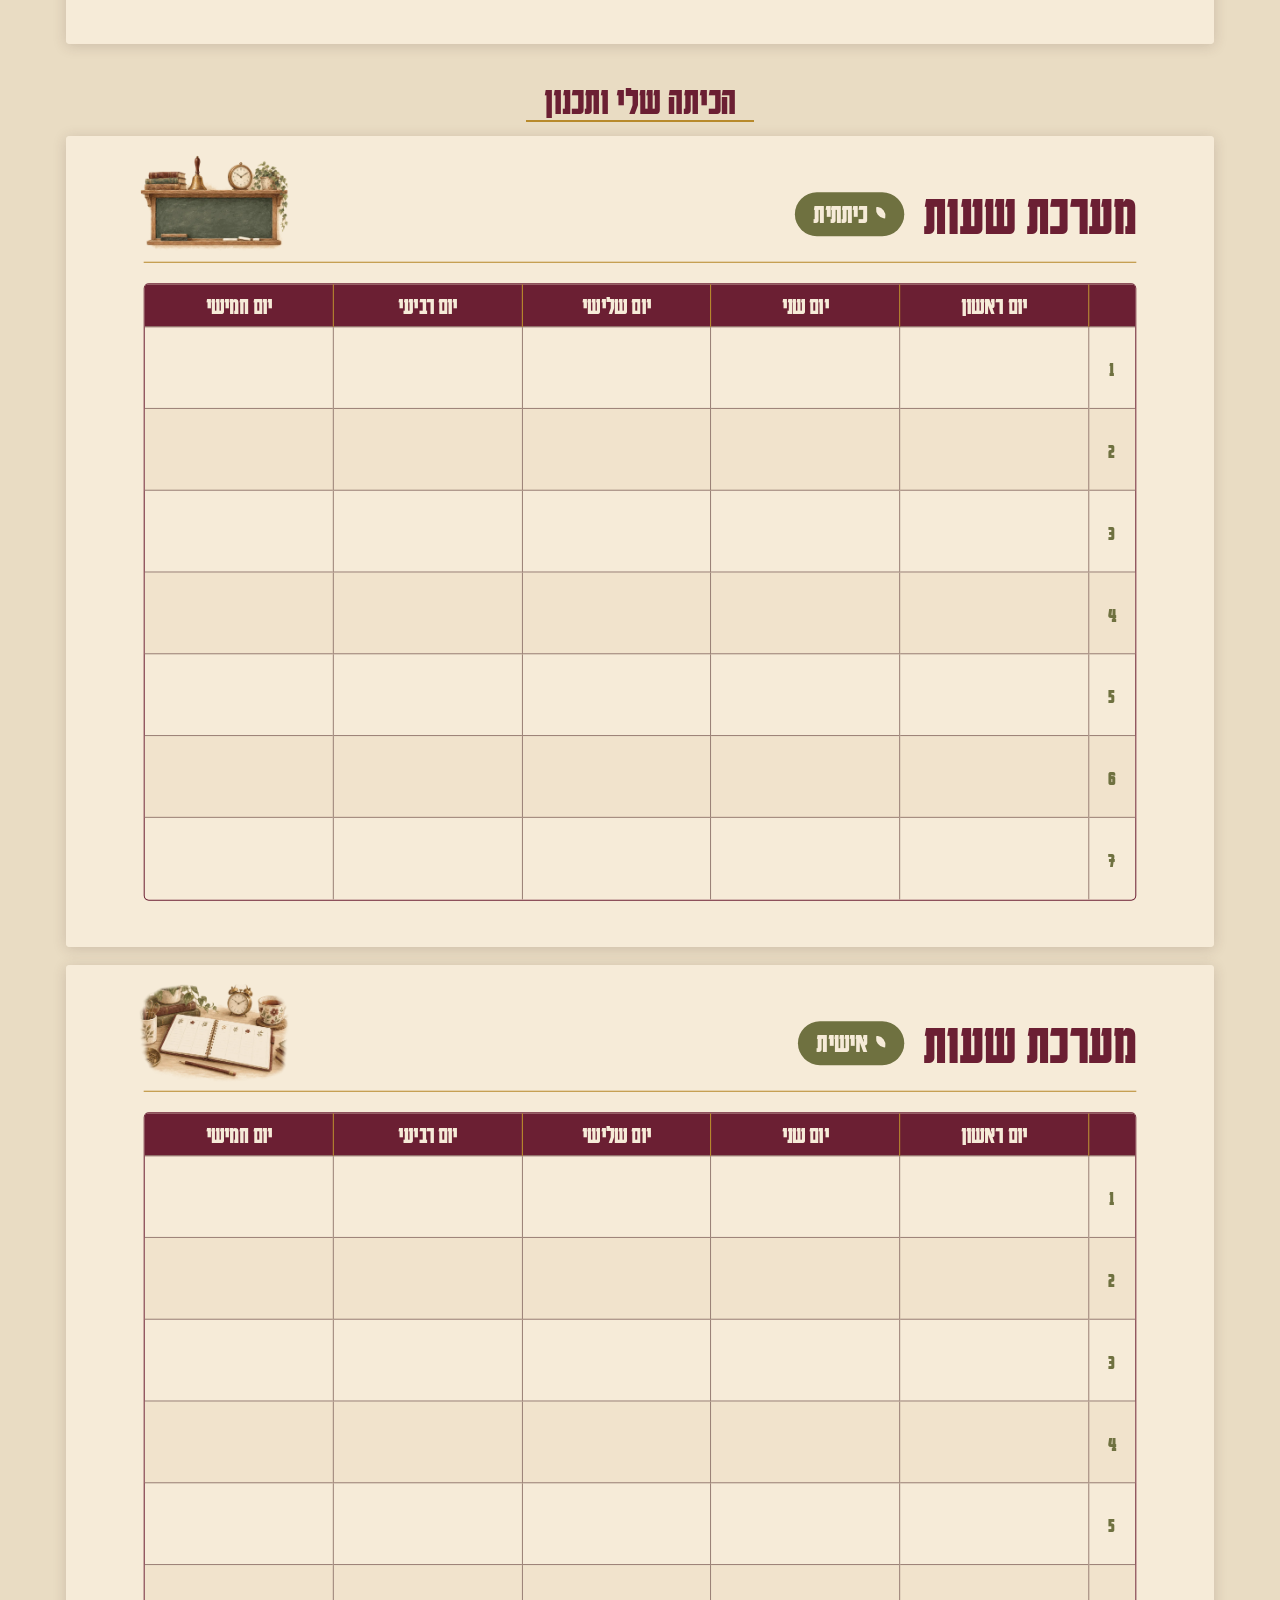
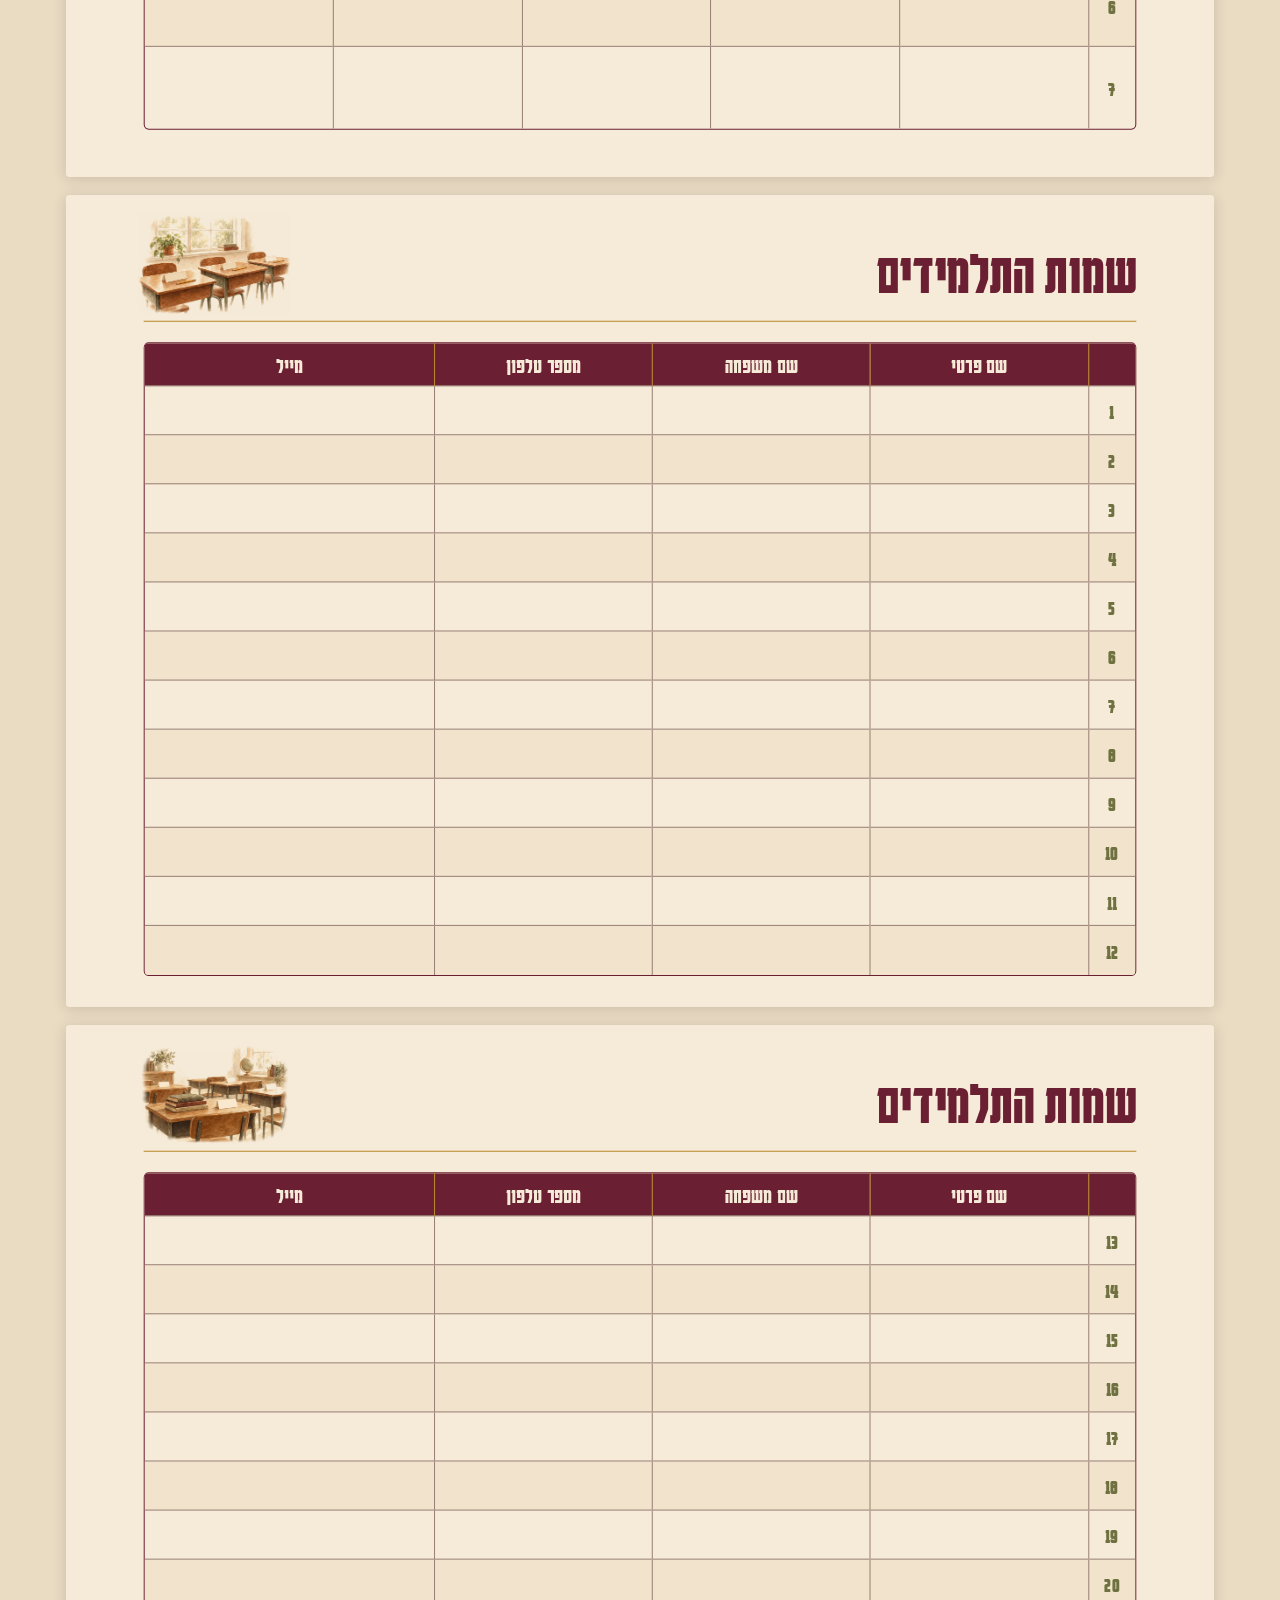
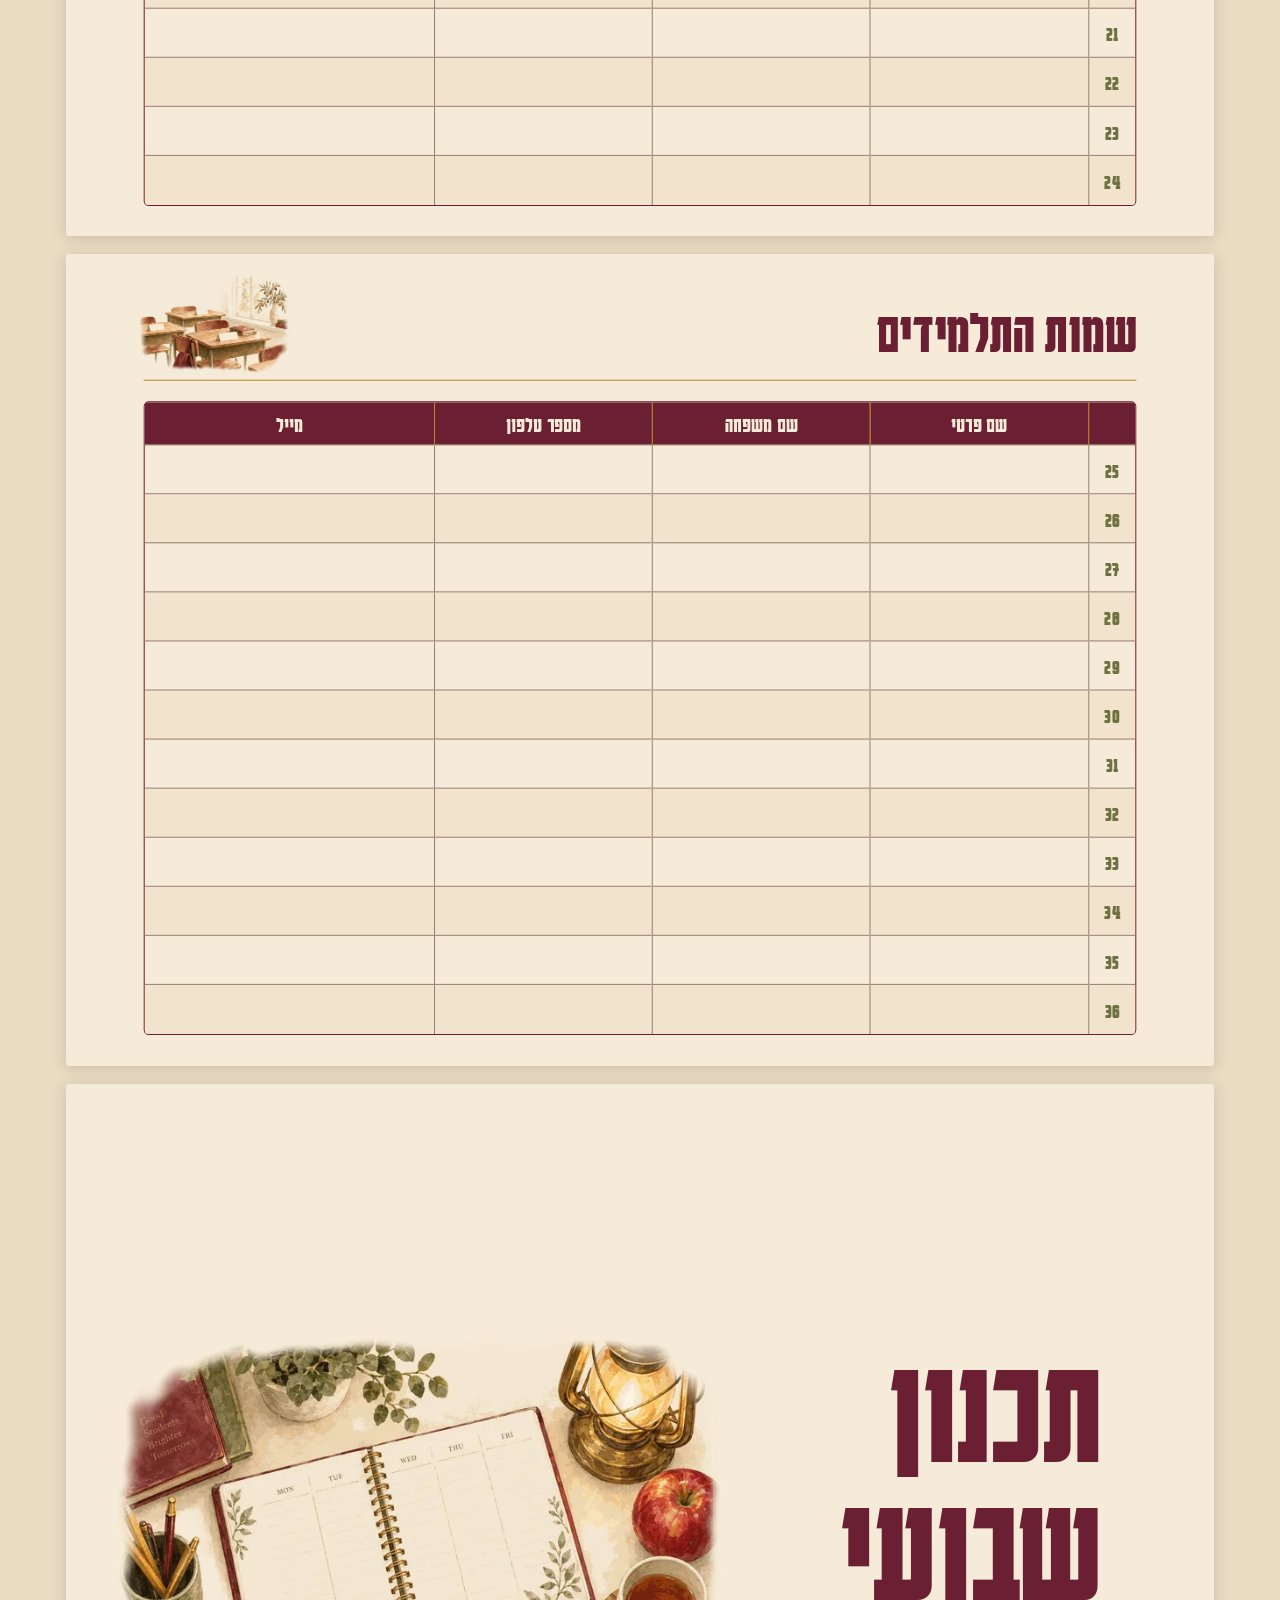
==== commit 6d2529a4: "Credit block with palette-matched logo; extra link-preview tags Co-Authored-By: Claude Fable 5.2 <no" ====
--- a/index.html
+++ b/index.html
@@ -4,16 +4,20 @@
 <meta charset="utf-8">
 <meta name="viewport" content="width=device-width, initial-scale=1">
 <title>מאירים את הכוחות: פנקס למורה</title>
-<meta name="description" content="פנקס למורה מאת חני בלוי, יועצת ומדריכה: פתיחות בוקר, שיחות אישיות, כלים, שירים ודפי תיעוד לאורך השנה.">
+<meta name="description" content="פנקס למורה מאת חני בלוי, יועצת חינוכית ומדריכה: פתיחות בוקר, שיחות אישיות, כלים, שירים ודפי תיעוד לאורך השנה.">
 <meta property="og:type" content="website">
 <meta property="og:locale" content="he_IL">
 <meta property="og:title" content="מאירים את הכוחות: פנקס למורה">
-<meta property="og:description" content="פנקס למורה מאת חני בלוי, יועצת ומדריכה: פתיחות בוקר, שיחות אישיות, כלים, שירים ודפי תיעוד לאורך השנה.">
+<meta property="og:description" content="פנקס למורה מאת חני בלוי, יועצת חינוכית ומדריכה: פתיחות בוקר, שיחות אישיות, כלים, שירים ודפי תיעוד לאורך השנה.">
 <meta property="og:image" content="https://meirim-et-hakochot.vercel.app/og.jpg">
+<meta property="og:image:secure_url" content="https://meirim-et-hakochot.vercel.app/og.jpg">
+<meta property="og:image:type" content="image/jpeg">
 <meta property="og:image:width" content="1200">
 <meta property="og:image:height" content="630">
 <meta property="og:url" content="https://meirim-et-hakochot.vercel.app/">
+<meta property="og:site_name" content="מאירים את הכוחות">
 <meta name="twitter:card" content="summary_large_image">
+<meta name="twitter:image" content="https://meirim-et-hakochot.vercel.app/og.jpg">
 <meta name="theme-color" content="#6b1f33">
 <link rel="icon" href="img/c4fcf6742540a62b8436416627c393c3.webp">
 <link rel="stylesheet" href="fonts/fonts.css">
@@ -35,8 +39,12 @@
 nav.toc a{display:block;padding:10px 20px;font-size:17px;font-weight:700;text-decoration:none;color:#6b1f33}
 nav.toc a:hover{background:#f1e3cc}
 main{max-width:1180px;margin:0 auto;padding:20px 16px 48px}
-.credit{margin:4px auto 14px;width:fit-content;max-width:100%;padding:8px 22px 9px;border:1px solid #6b1f33;border-radius:999px;background:#f1e3cc;font-size:17px;line-height:1.3;color:#4a2a2c;text-align:center;box-shadow:inset 0 0 0 3px #f1e3cc,inset 0 0 0 4px #b88a2b}
-.credit strong{font-family:'Karantina','Noto Sans Hebrew',sans-serif;font-size:25px;line-height:1;color:#6b1f33;letter-spacing:.3px}
+.credit{display:flex;align-items:center;justify-content:center;gap:10px;margin:2px auto 10px}
+.credit img{flex:none;width:120px;height:120px}
+.credit p{margin:0;display:flex;flex-direction:column;align-items:flex-start;padding-inline-start:14px;border-inline-start:1.5px solid #b88a2b}
+.credit .k{font-size:14px;font-weight:700;letter-spacing:.6px;color:#595b30}
+.credit strong{font-family:'Karantina','Noto Sans Hebrew',sans-serif;font-weight:700;font-size:40px;line-height:1.05;color:#6b1f33}
+.credit .r{font-size:16px;color:#4a2a2c}
 .hint{margin:0 0 12px;font-size:15px;color:#595b30;text-align:center}
 .ch{margin:36px 0 14px;text-align:center;font-family:'Karantina','Noto Sans Hebrew',sans-serif;font-weight:700;font-size:40px;color:#6b1f33}
 .ch span{display:inline-block;padding:0 18px;border-bottom:2px solid #b88a2b}
@@ -59,7 +67,7 @@
 </header>
 <nav class="toc" id="toc" aria-label="פרקי הפנקס"><ul><li><a href="#ch0">פתיחה</a></li><li><a href="#pg2">תוכן העניינים</a></li><li><a href="#ch1">פתיחת בוקר וסיום יום</a></li><li><a href="#ch2">כוחות ומשאבים</a></li><li><a href="#ch3">הכיתה שלי ותכנון</a></li><li><a href="#ch4">שיחות אישיות</a></li><li><a href="#ch5">קשר עם צוות והורים</a></li><li><a href="#ch6">סיכום המסע</a></li></ul></nav>
 <main>
-<p class="credit">פרויקט של <strong>חני בלוי</strong>, יועצת ומדריכה</p>
+<div class="credit"><img src="img/logo-chani-palette.png" alt="הלוגו של חני בלוי: ייעוץ, ליווי וצמיחה" width="120" height="120"><p><span class="k">פיתוח וכתיבה</span><strong>חני בלוי</strong><span class="r">יועצת חינוכית ומדריכה</span></p></div>
 <p class="hint">בטלפון אפשר לסובב למצב רוחב או להגדיל באצבעות. כל הקישורים בדפים לחיצים.</p>
 <h2 class="ch" id="ch0"><span>פתיחה</span></h2><section class="sheet" id="pg0" aria-label="שער"><div class="frame"><div class="scaler"><div dir="rtl" style="direction: rtl; position: relative; width: 1123px; height: 794px; box-sizing: border-box; background: #f6ebd8; color: #4a2a2c; font-family: 'Noto Sans Hebrew','Rubik',sans-serif; overflow: hidden">
 <img src="img/a8a3c71fea267fa14e63f6dec1b5bc2f.webp" alt="איור בצבעי מים: פנקס פתוח ועט, פנס דולק, ודרור על ענף פורח" style="position: absolute; left: 0; top: 0; width: 1054px; height: 794px">
@@ -1424,7 +1432,7 @@
 <img loading="lazy" decoding="async" src="img/0325bfbca5e617ce3c45b16af20805c5.webp" alt="חני בלוי: ייעוץ, ליווי וצמיחה" style="position: absolute; right: 104px; bottom: 26px; width: 150px; height: 142px">
 </div></div></div></section>
 </main>
-<footer>פרויקט של חני בלוי, יועצת ומדריכה</footer>
+<footer>פיתוח וכתיבה: חני בלוי, יועצת חינוכית ומדריכה</footer>
 <script>
 (function(){
   var frames=document.querySelectorAll('.frame');
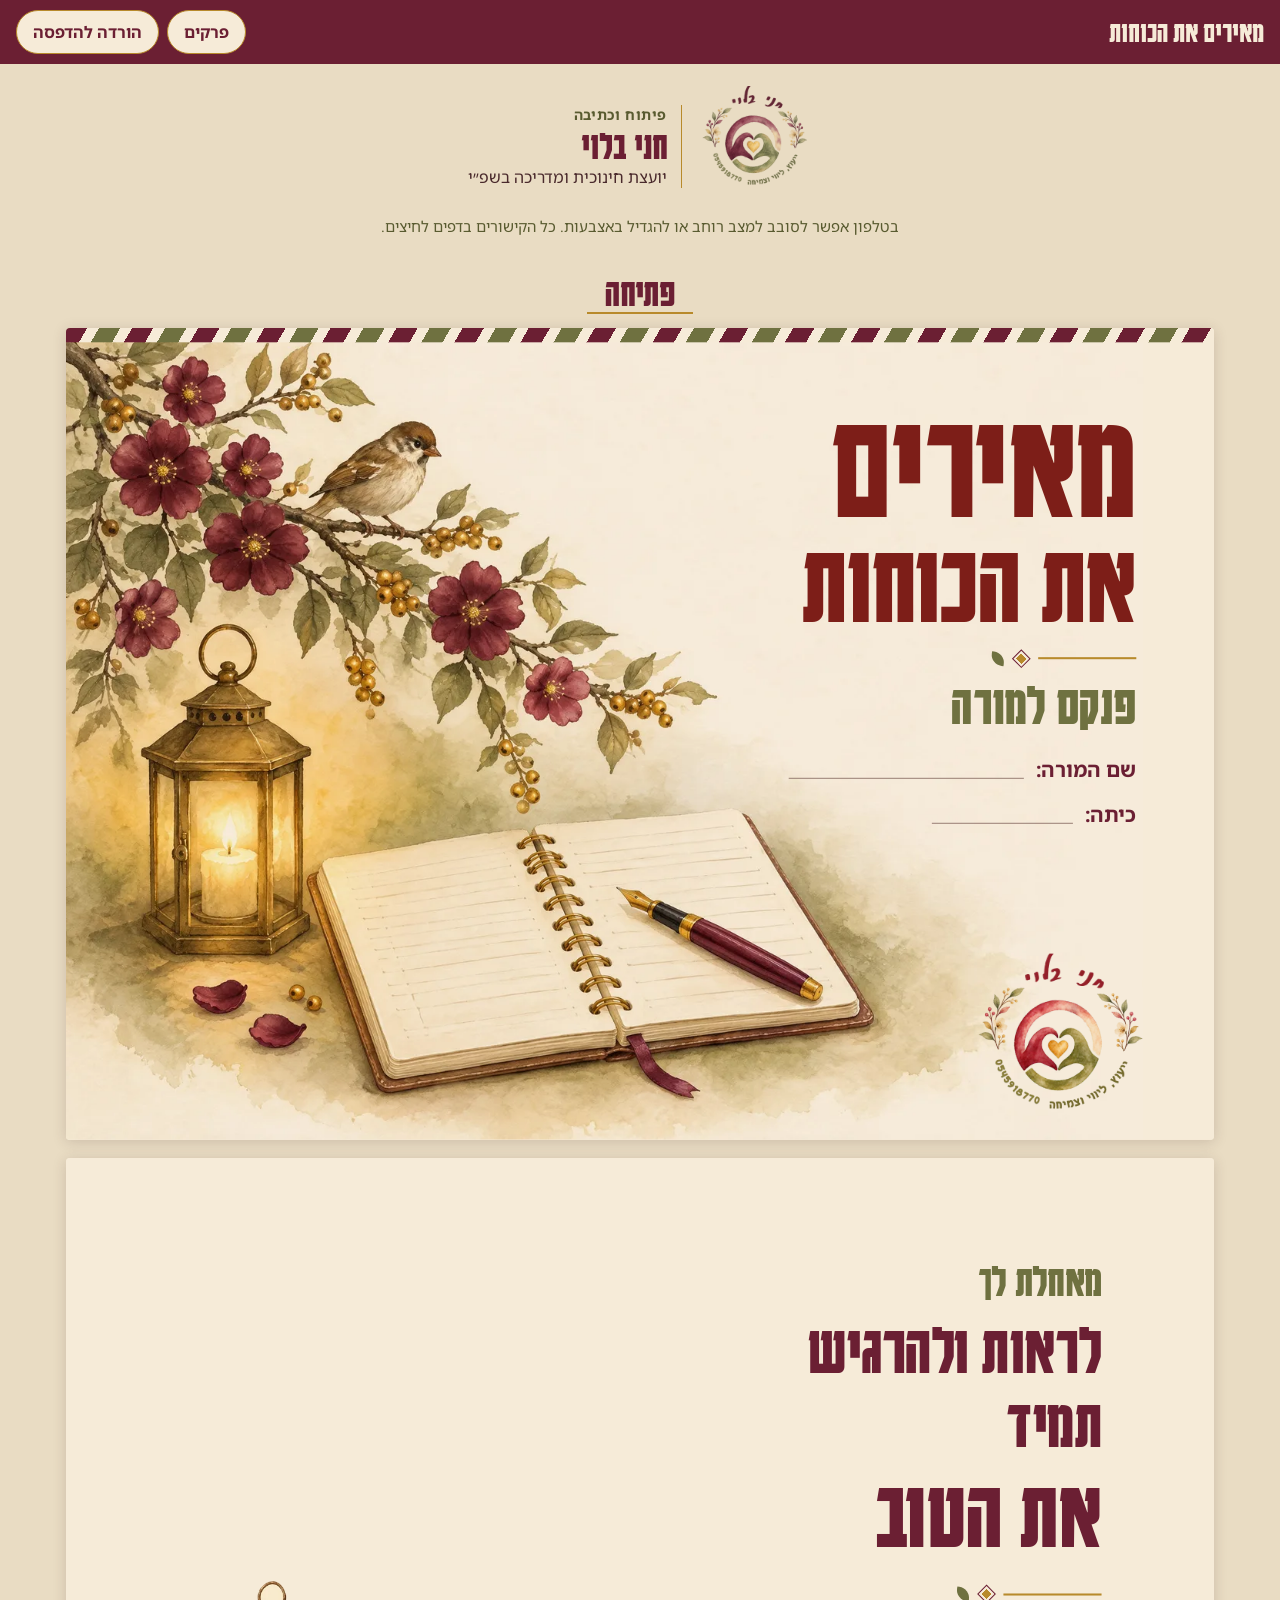
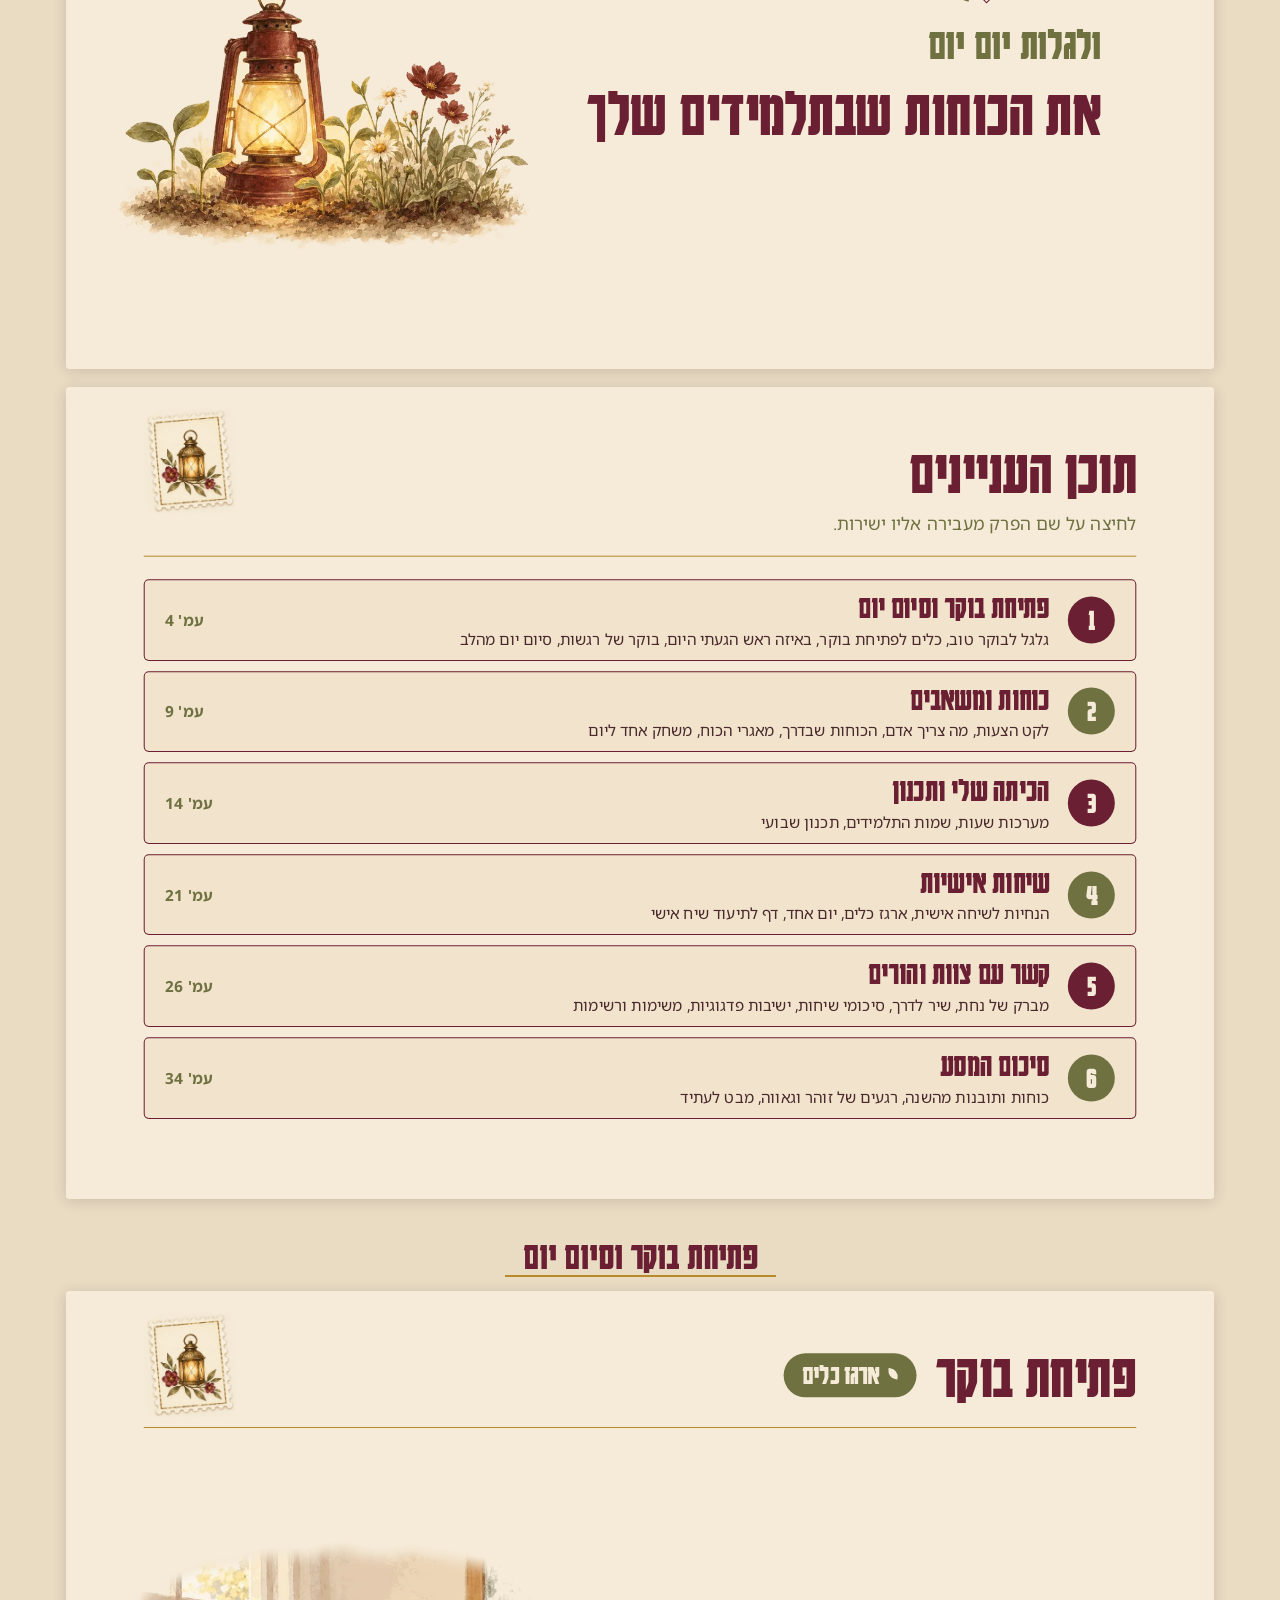
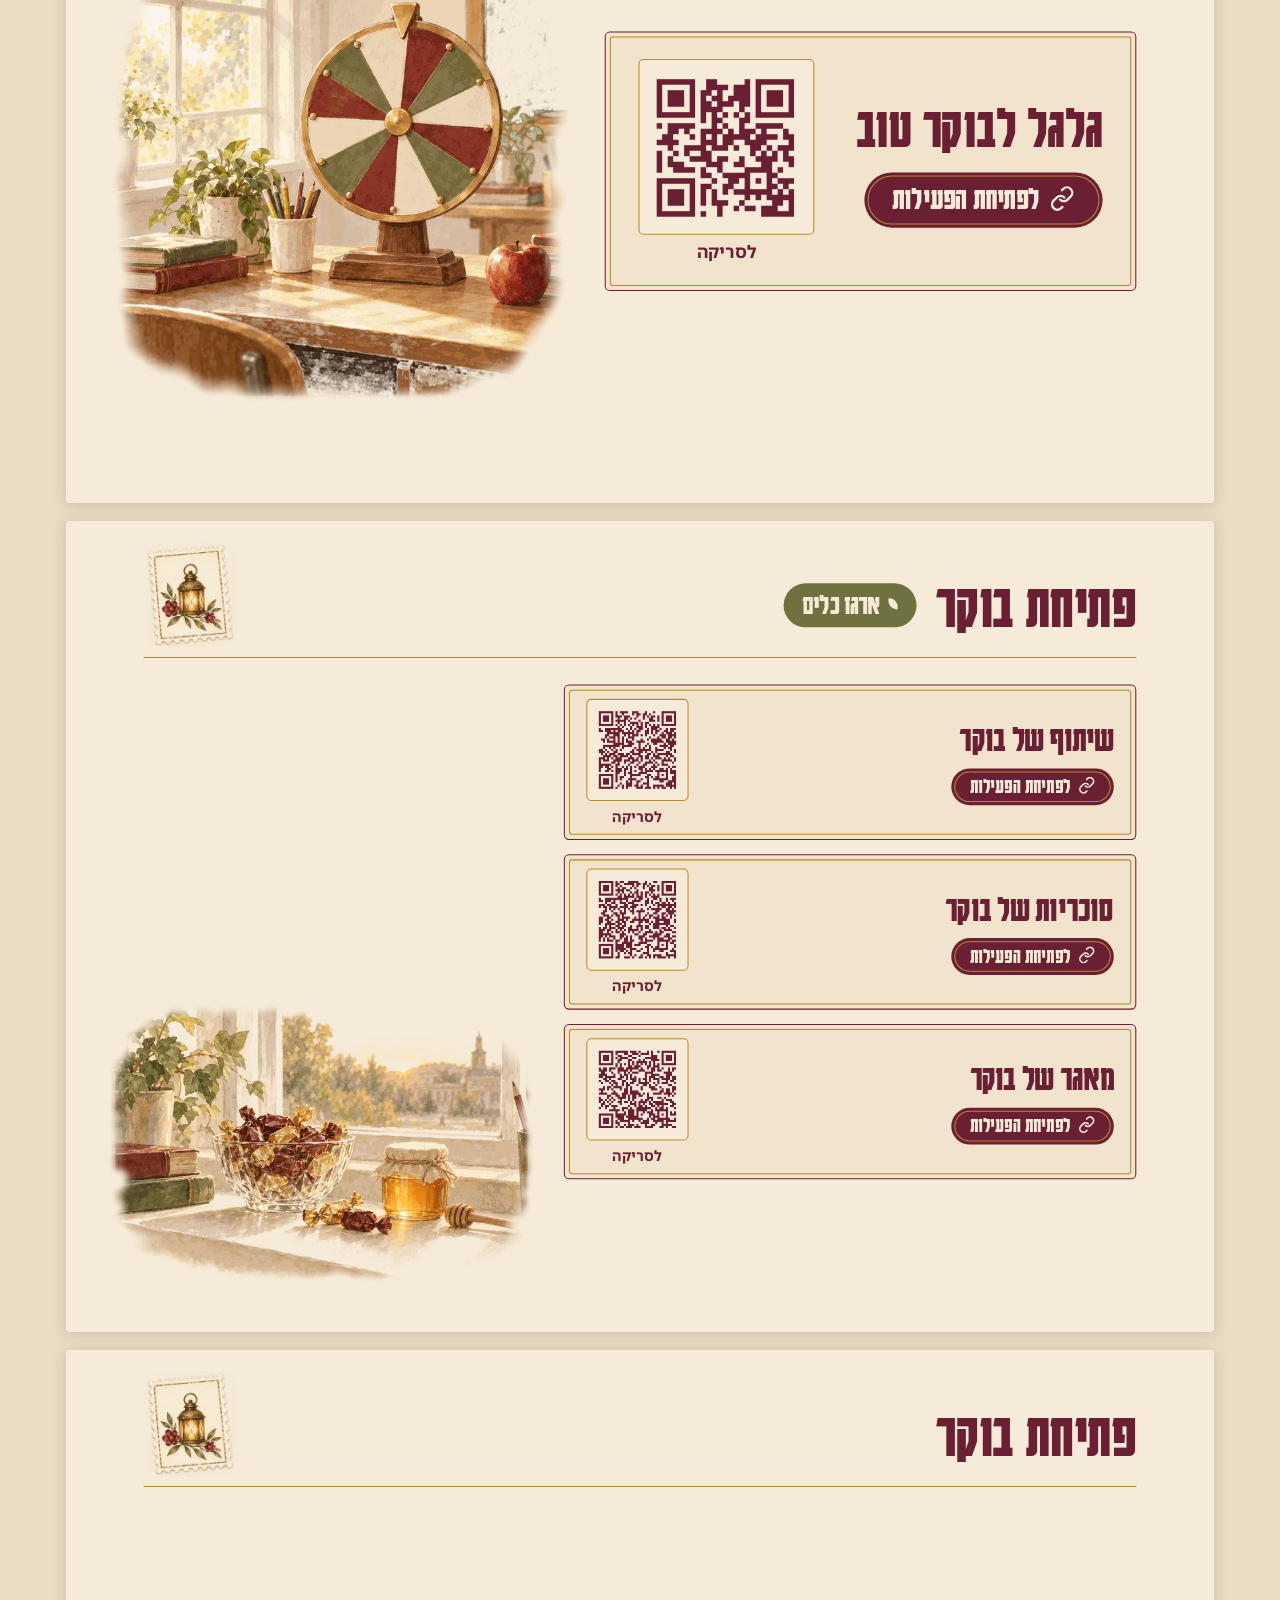
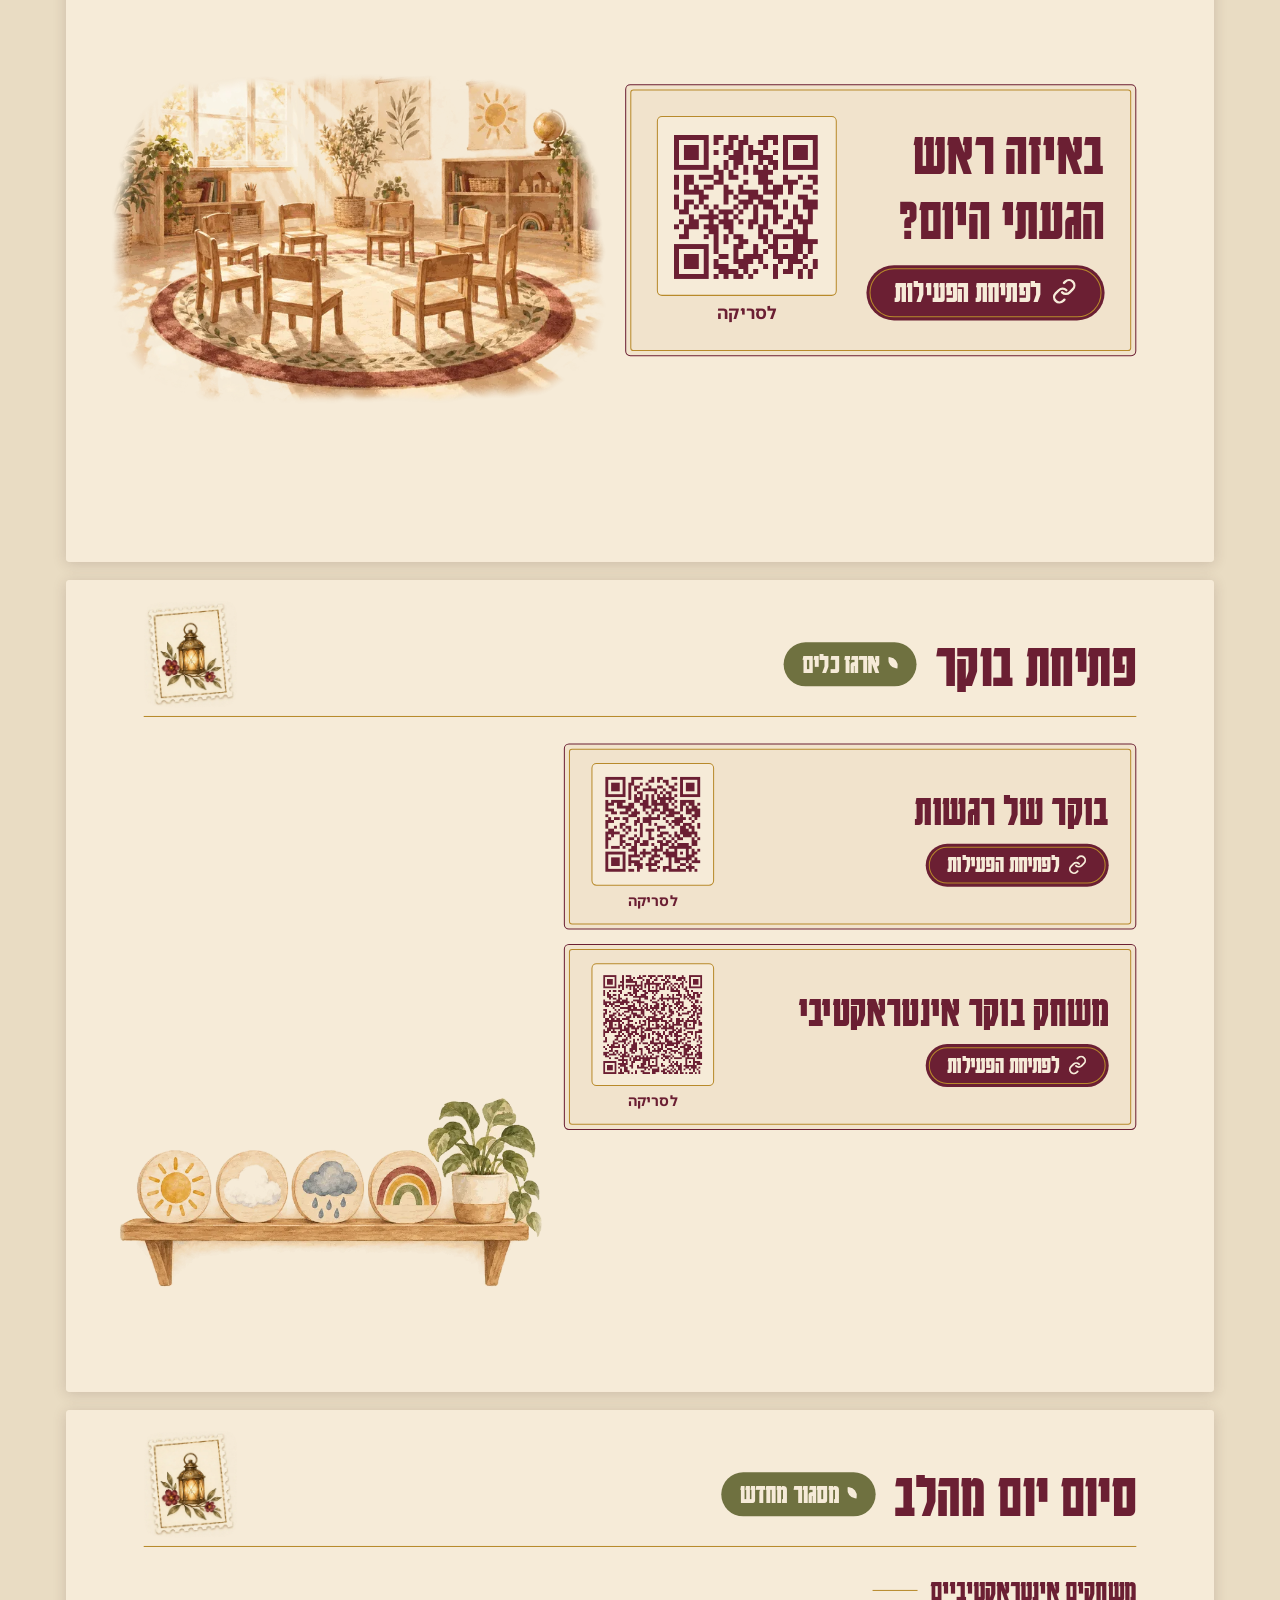
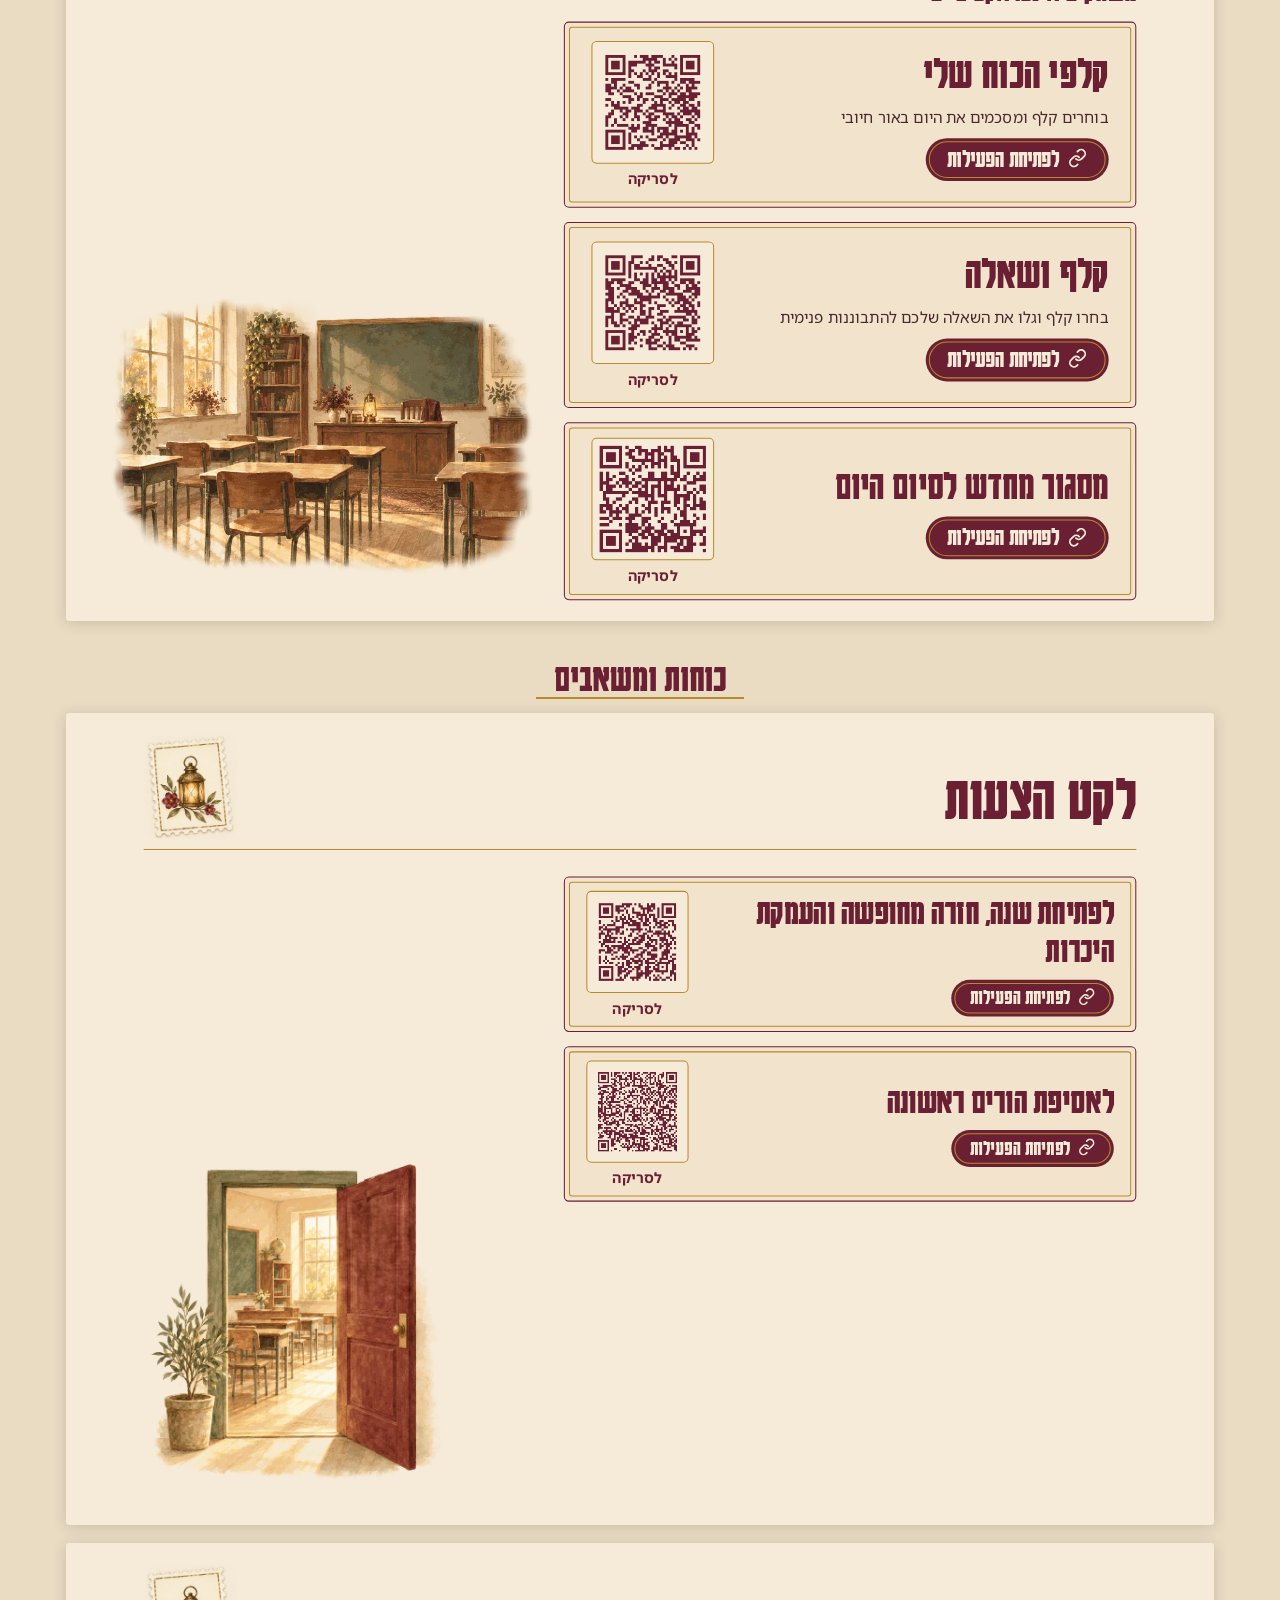
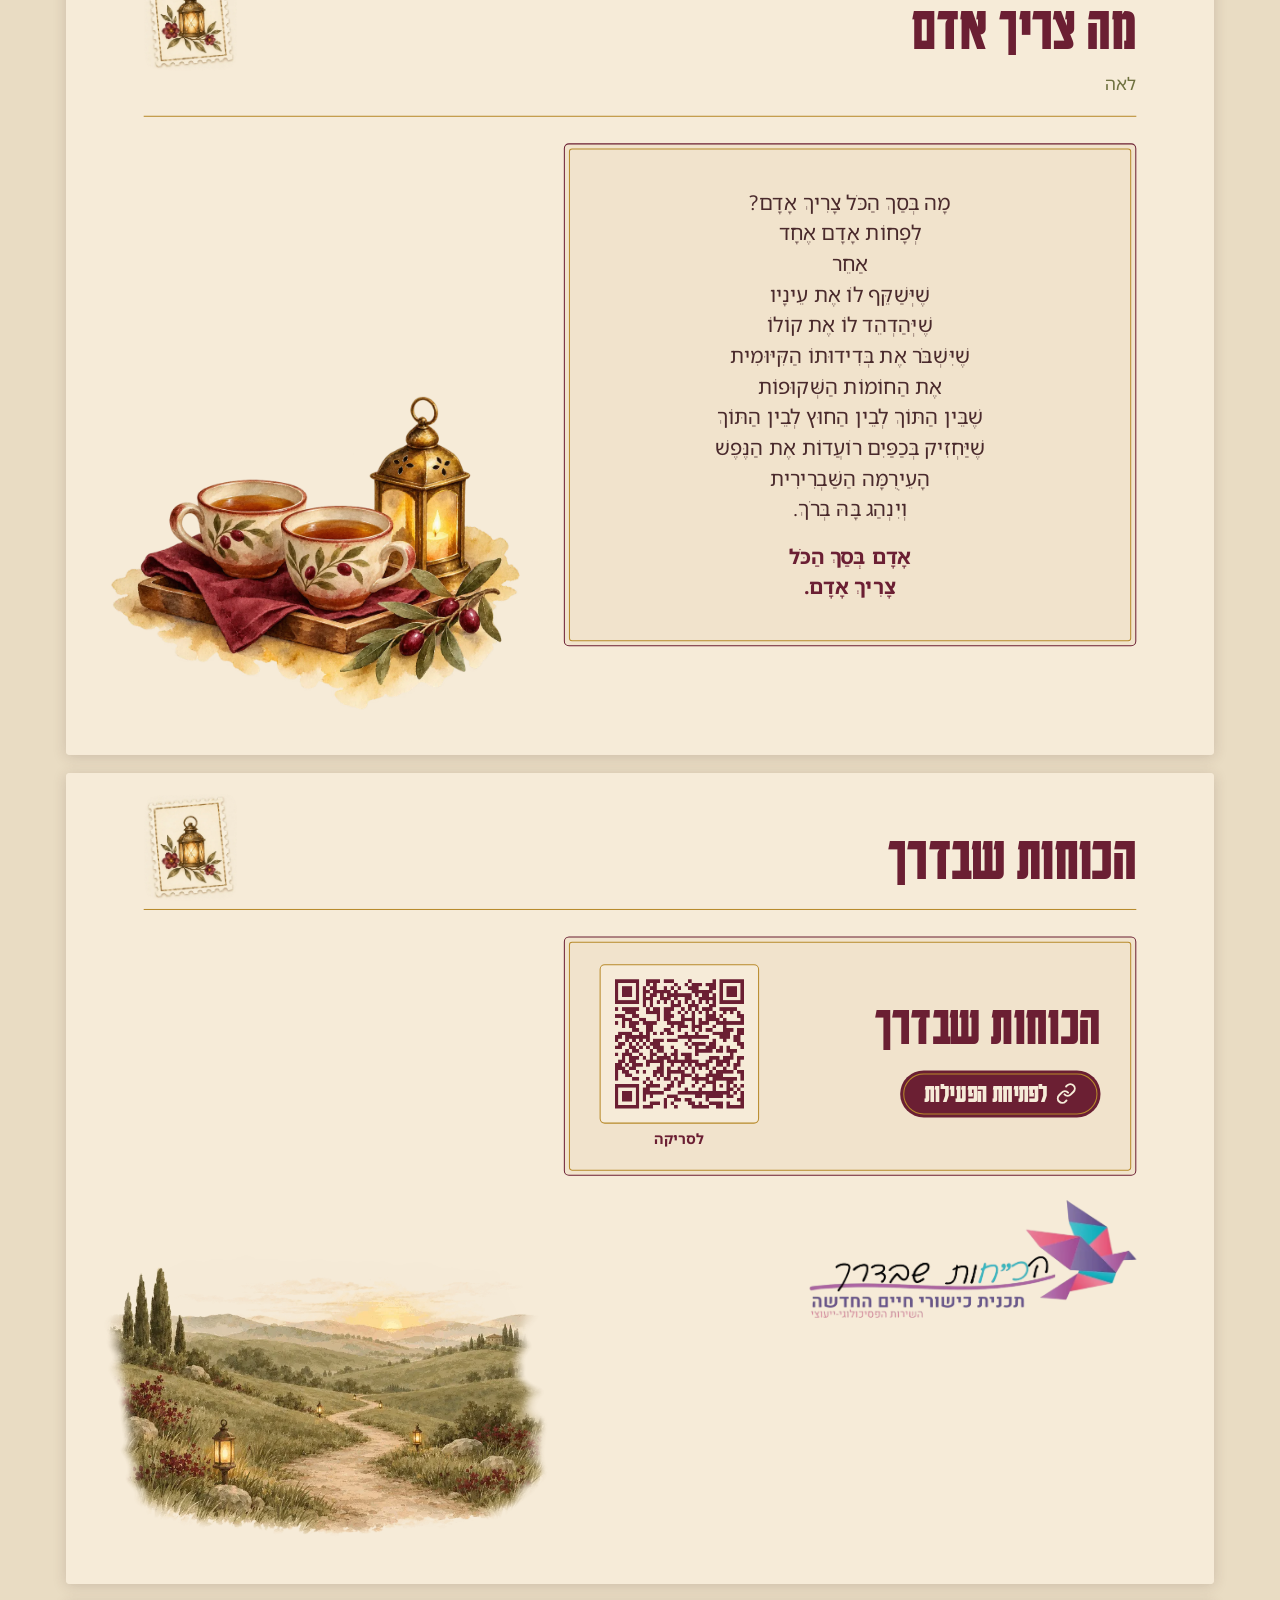
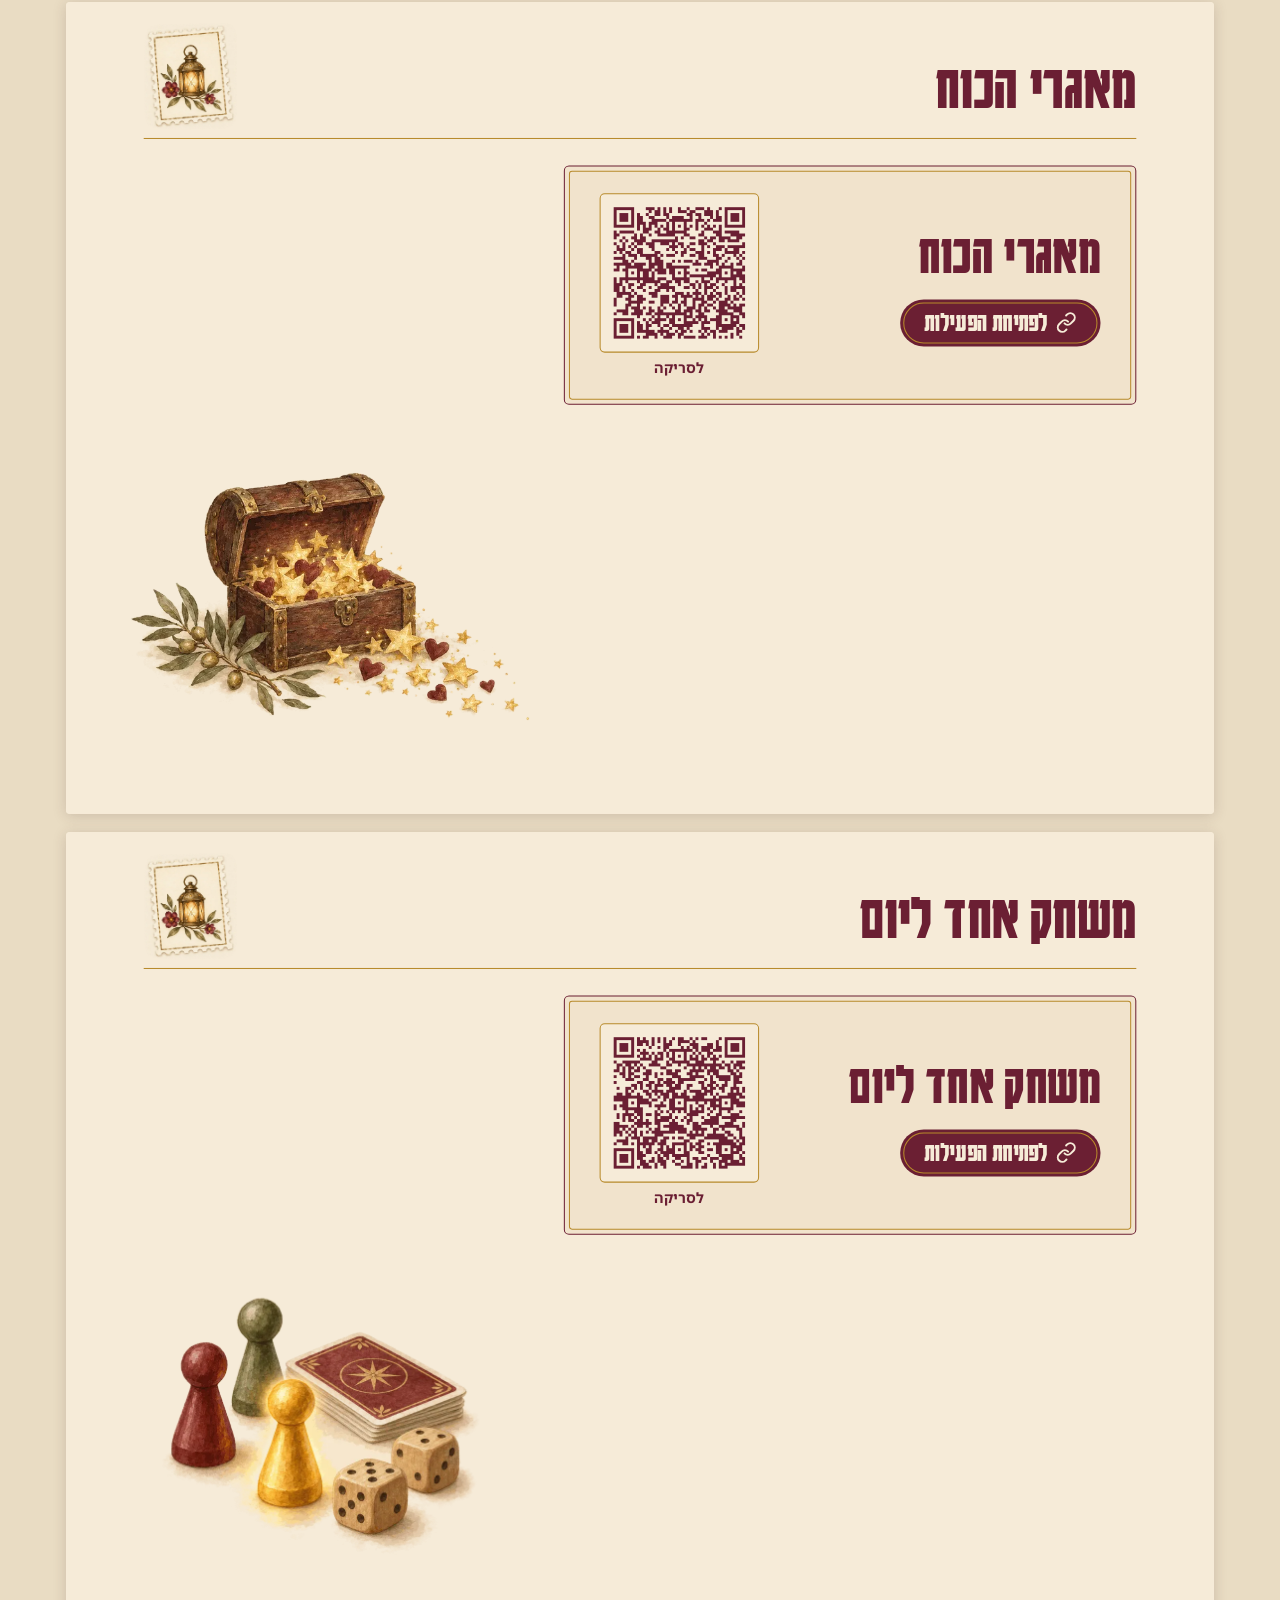
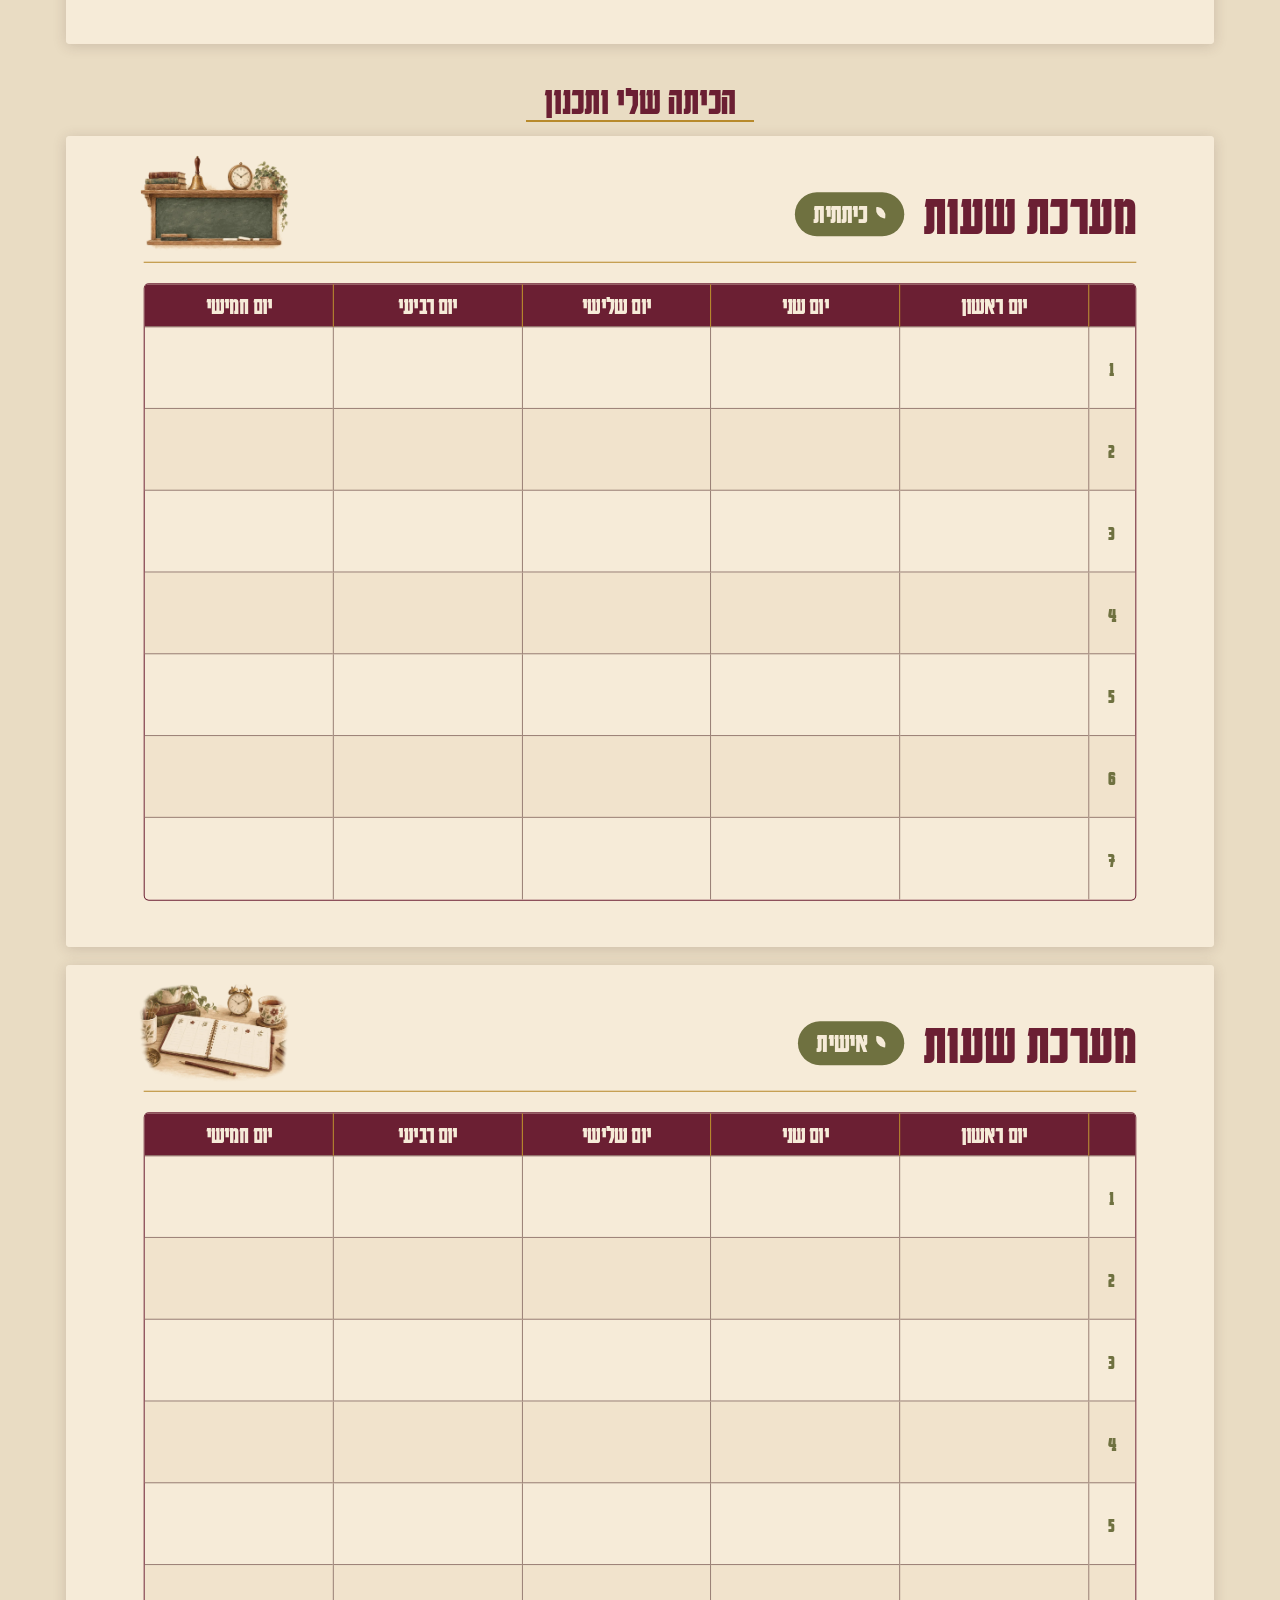
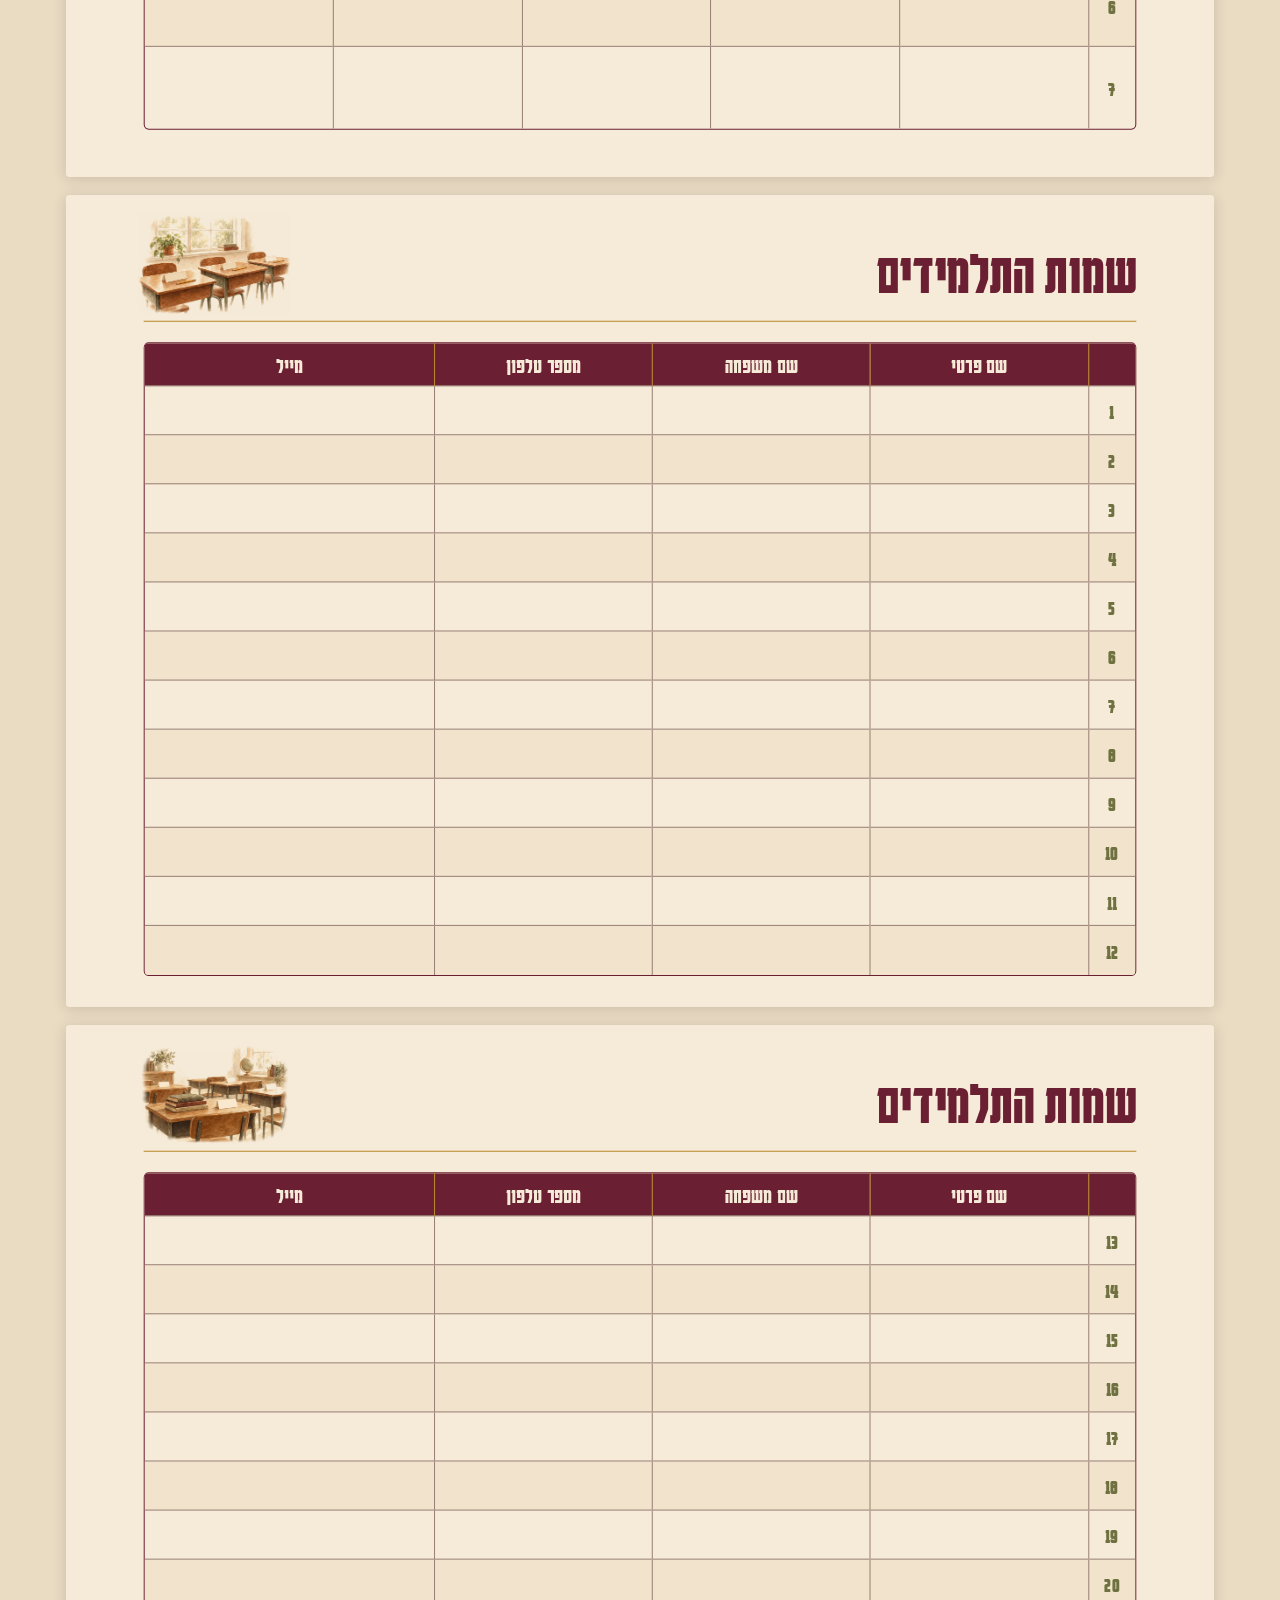
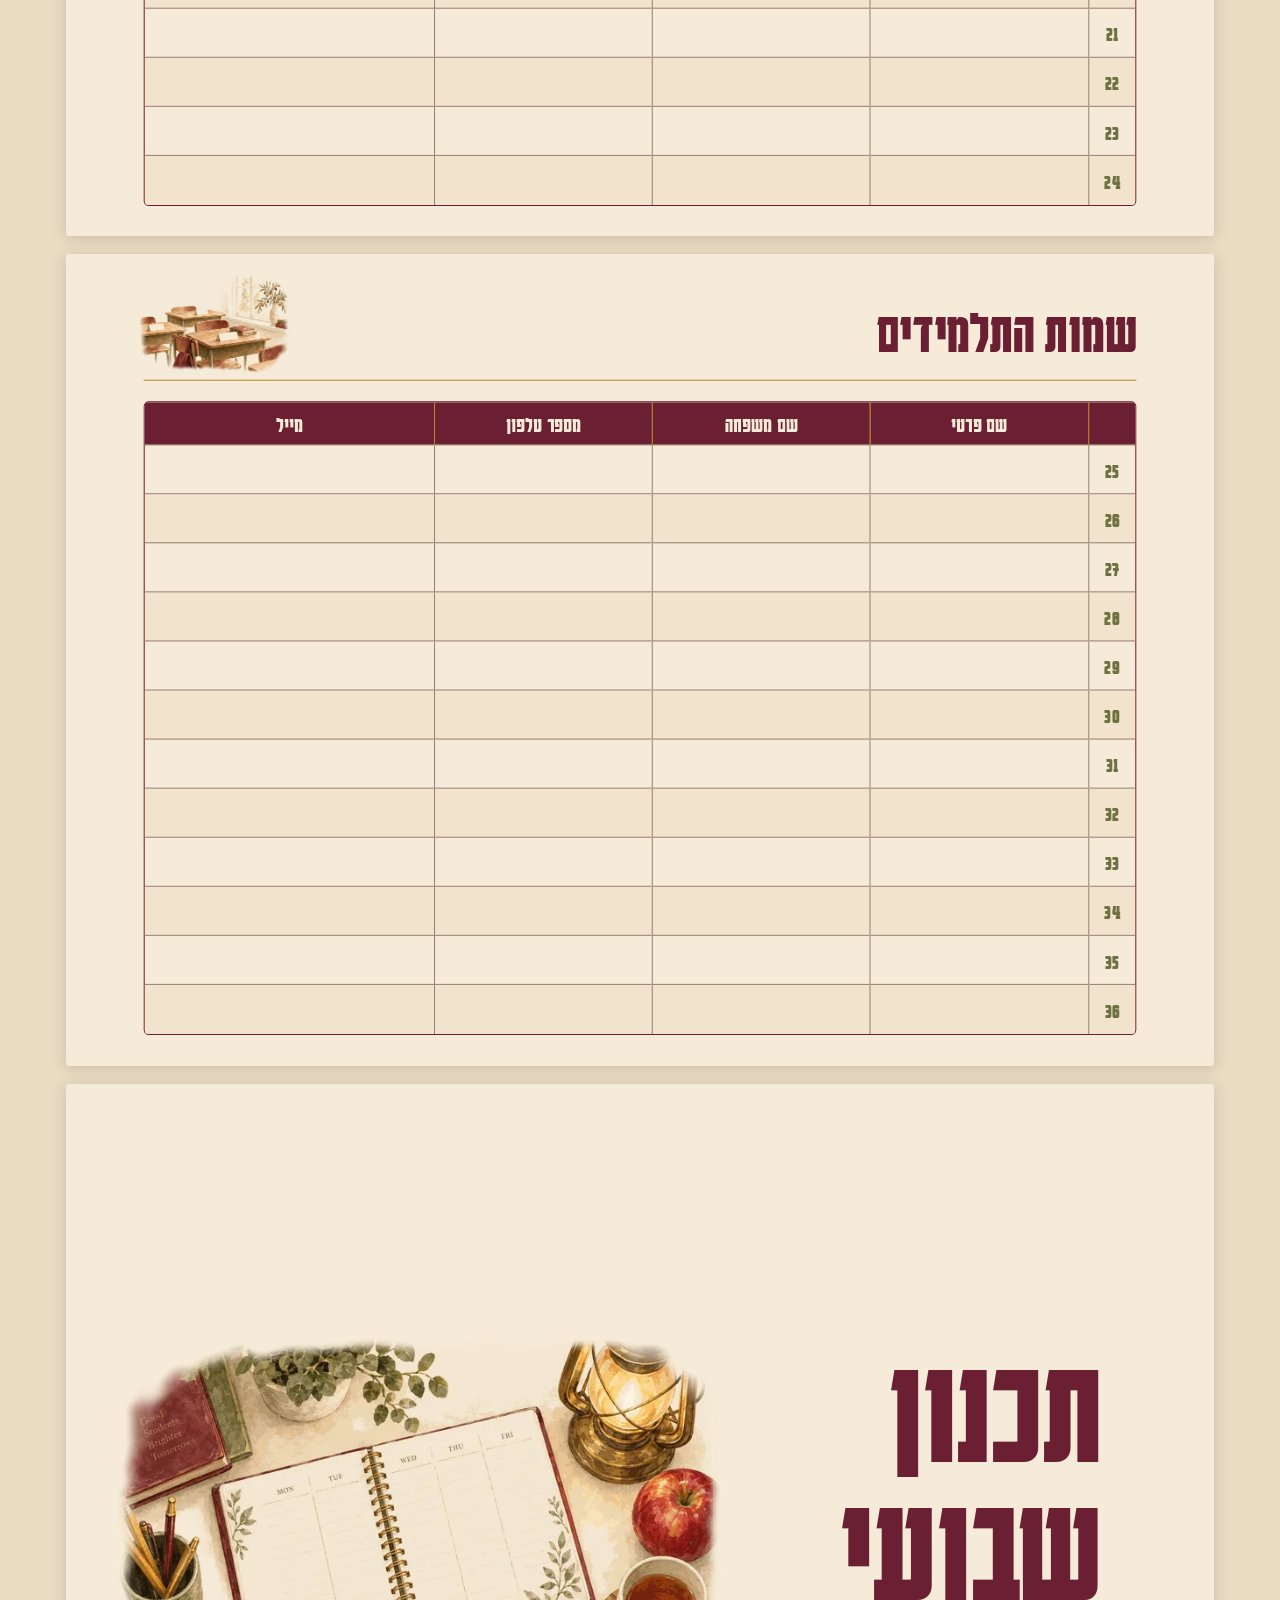
==== commit 74c4b6db: "Credit: add Shefi affiliation to the title line Co-Authored-By: Claude Fable 5.2 <noreply@anthropic." ====
--- a/index.html
+++ b/index.html
@@ -4,11 +4,11 @@
 <meta charset="utf-8">
 <meta name="viewport" content="width=device-width, initial-scale=1">
 <title>מאירים את הכוחות: פנקס למורה</title>
-<meta name="description" content="פנקס למורה מאת חני בלוי, יועצת חינוכית ומדריכה: פתיחות בוקר, שיחות אישיות, כלים, שירים ודפי תיעוד לאורך השנה.">
+<meta name="description" content="פנקס למורה מאת חני בלוי, יועצת חינוכית ומדריכה בשפ״י: פתיחות בוקר, שיחות אישיות, כלים, שירים ודפי תיעוד לאורך השנה.">
 <meta property="og:type" content="website">
 <meta property="og:locale" content="he_IL">
 <meta property="og:title" content="מאירים את הכוחות: פנקס למורה">
-<meta property="og:description" content="פנקס למורה מאת חני בלוי, יועצת חינוכית ומדריכה: פתיחות בוקר, שיחות אישיות, כלים, שירים ודפי תיעוד לאורך השנה.">
+<meta property="og:description" content="פנקס למורה מאת חני בלוי, יועצת חינוכית ומדריכה בשפ״י: פתיחות בוקר, שיחות אישיות, כלים, שירים ודפי תיעוד לאורך השנה.">
 <meta property="og:image" content="https://meirim-et-hakochot.vercel.app/og.jpg">
 <meta property="og:image:secure_url" content="https://meirim-et-hakochot.vercel.app/og.jpg">
 <meta property="og:image:type" content="image/jpeg">
@@ -67,7 +67,7 @@
 </header>
 <nav class="toc" id="toc" aria-label="פרקי הפנקס"><ul><li><a href="#ch0">פתיחה</a></li><li><a href="#pg2">תוכן העניינים</a></li><li><a href="#ch1">פתיחת בוקר וסיום יום</a></li><li><a href="#ch2">כוחות ומשאבים</a></li><li><a href="#ch3">הכיתה שלי ותכנון</a></li><li><a href="#ch4">שיחות אישיות</a></li><li><a href="#ch5">קשר עם צוות והורים</a></li><li><a href="#ch6">סיכום המסע</a></li></ul></nav>
 <main>
-<div class="credit"><img src="img/logo-chani-palette.png" alt="הלוגו של חני בלוי: ייעוץ, ליווי וצמיחה" width="120" height="120"><p><span class="k">פיתוח וכתיבה</span><strong>חני בלוי</strong><span class="r">יועצת חינוכית ומדריכה</span></p></div>
+<div class="credit"><img src="img/logo-chani-palette.png" alt="הלוגו של חני בלוי: ייעוץ, ליווי וצמיחה" width="120" height="120"><p><span class="k">פיתוח וכתיבה</span><strong>חני בלוי</strong><span class="r">יועצת חינוכית ומדריכה בשפ״י</span></p></div>
 <p class="hint">בטלפון אפשר לסובב למצב רוחב או להגדיל באצבעות. כל הקישורים בדפים לחיצים.</p>
 <h2 class="ch" id="ch0"><span>פתיחה</span></h2><section class="sheet" id="pg0" aria-label="שער"><div class="frame"><div class="scaler"><div dir="rtl" style="direction: rtl; position: relative; width: 1123px; height: 794px; box-sizing: border-box; background: #f6ebd8; color: #4a2a2c; font-family: 'Noto Sans Hebrew','Rubik',sans-serif; overflow: hidden">
 <img src="img/a8a3c71fea267fa14e63f6dec1b5bc2f.webp" alt="איור בצבעי מים: פנקס פתוח ועט, פנס דולק, ודרור על ענף פורח" style="position: absolute; left: 0; top: 0; width: 1054px; height: 794px">
@@ -1432,7 +1432,7 @@
 <img loading="lazy" decoding="async" src="img/0325bfbca5e617ce3c45b16af20805c5.webp" alt="חני בלוי: ייעוץ, ליווי וצמיחה" style="position: absolute; right: 104px; bottom: 26px; width: 150px; height: 142px">
 </div></div></div></section>
 </main>
-<footer>פיתוח וכתיבה: חני בלוי, יועצת חינוכית ומדריכה</footer>
+<footer>פיתוח וכתיבה: חני בלוי, יועצת חינוכית ומדריכה בשפ״י</footer>
 <script>
 (function(){
   var frames=document.querySelectorAll('.frame');
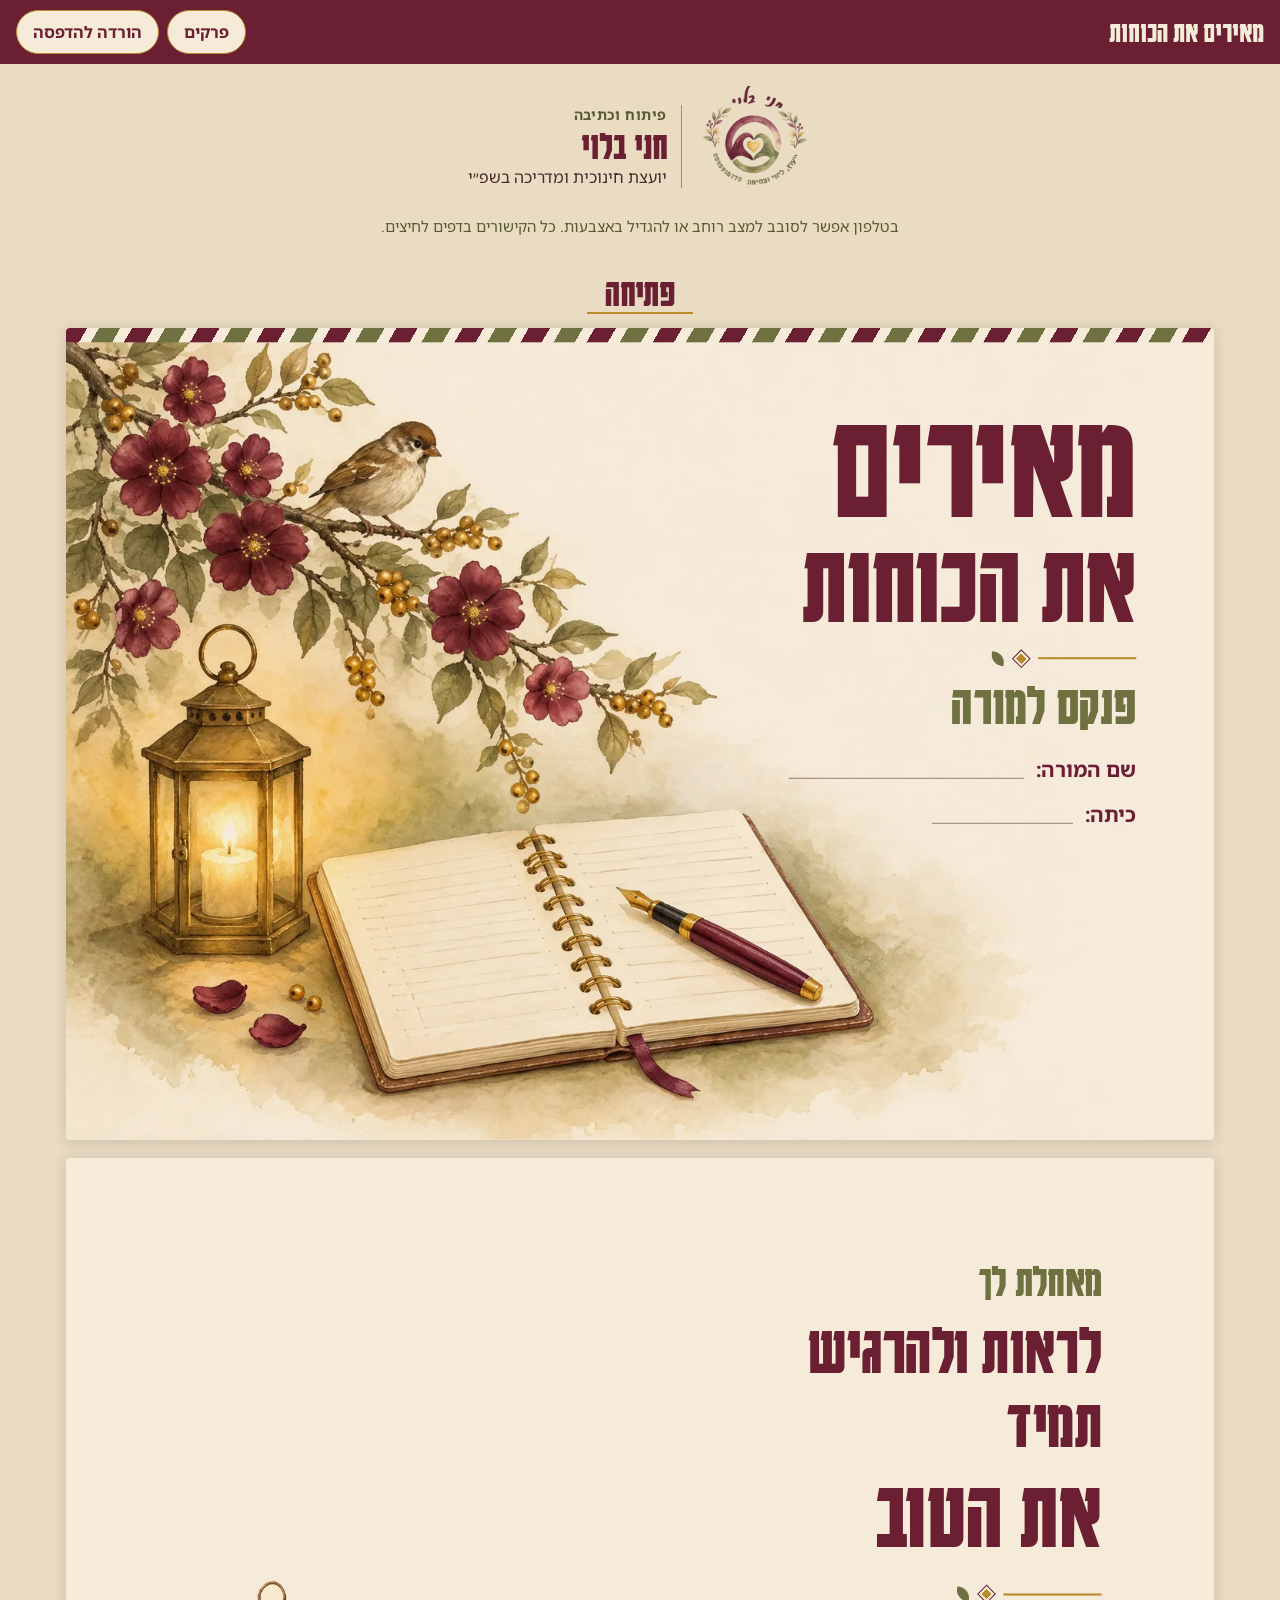
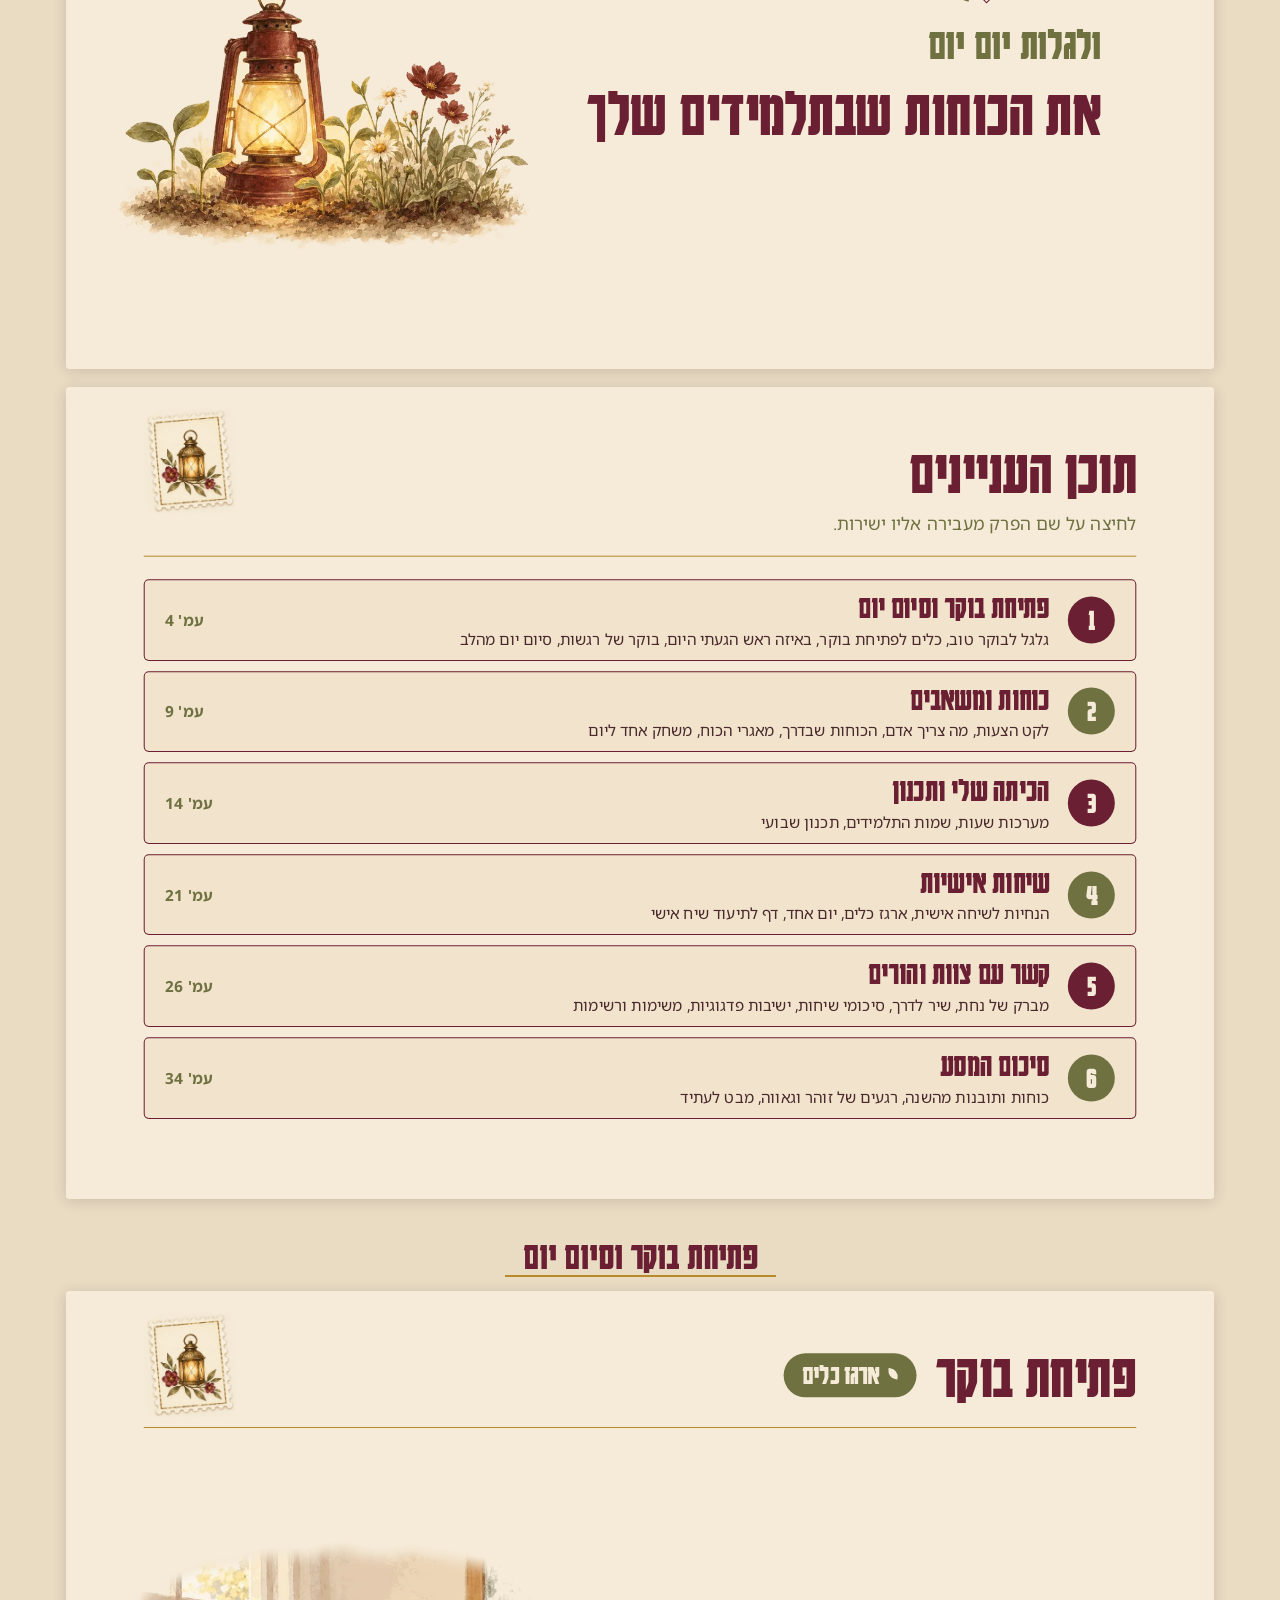
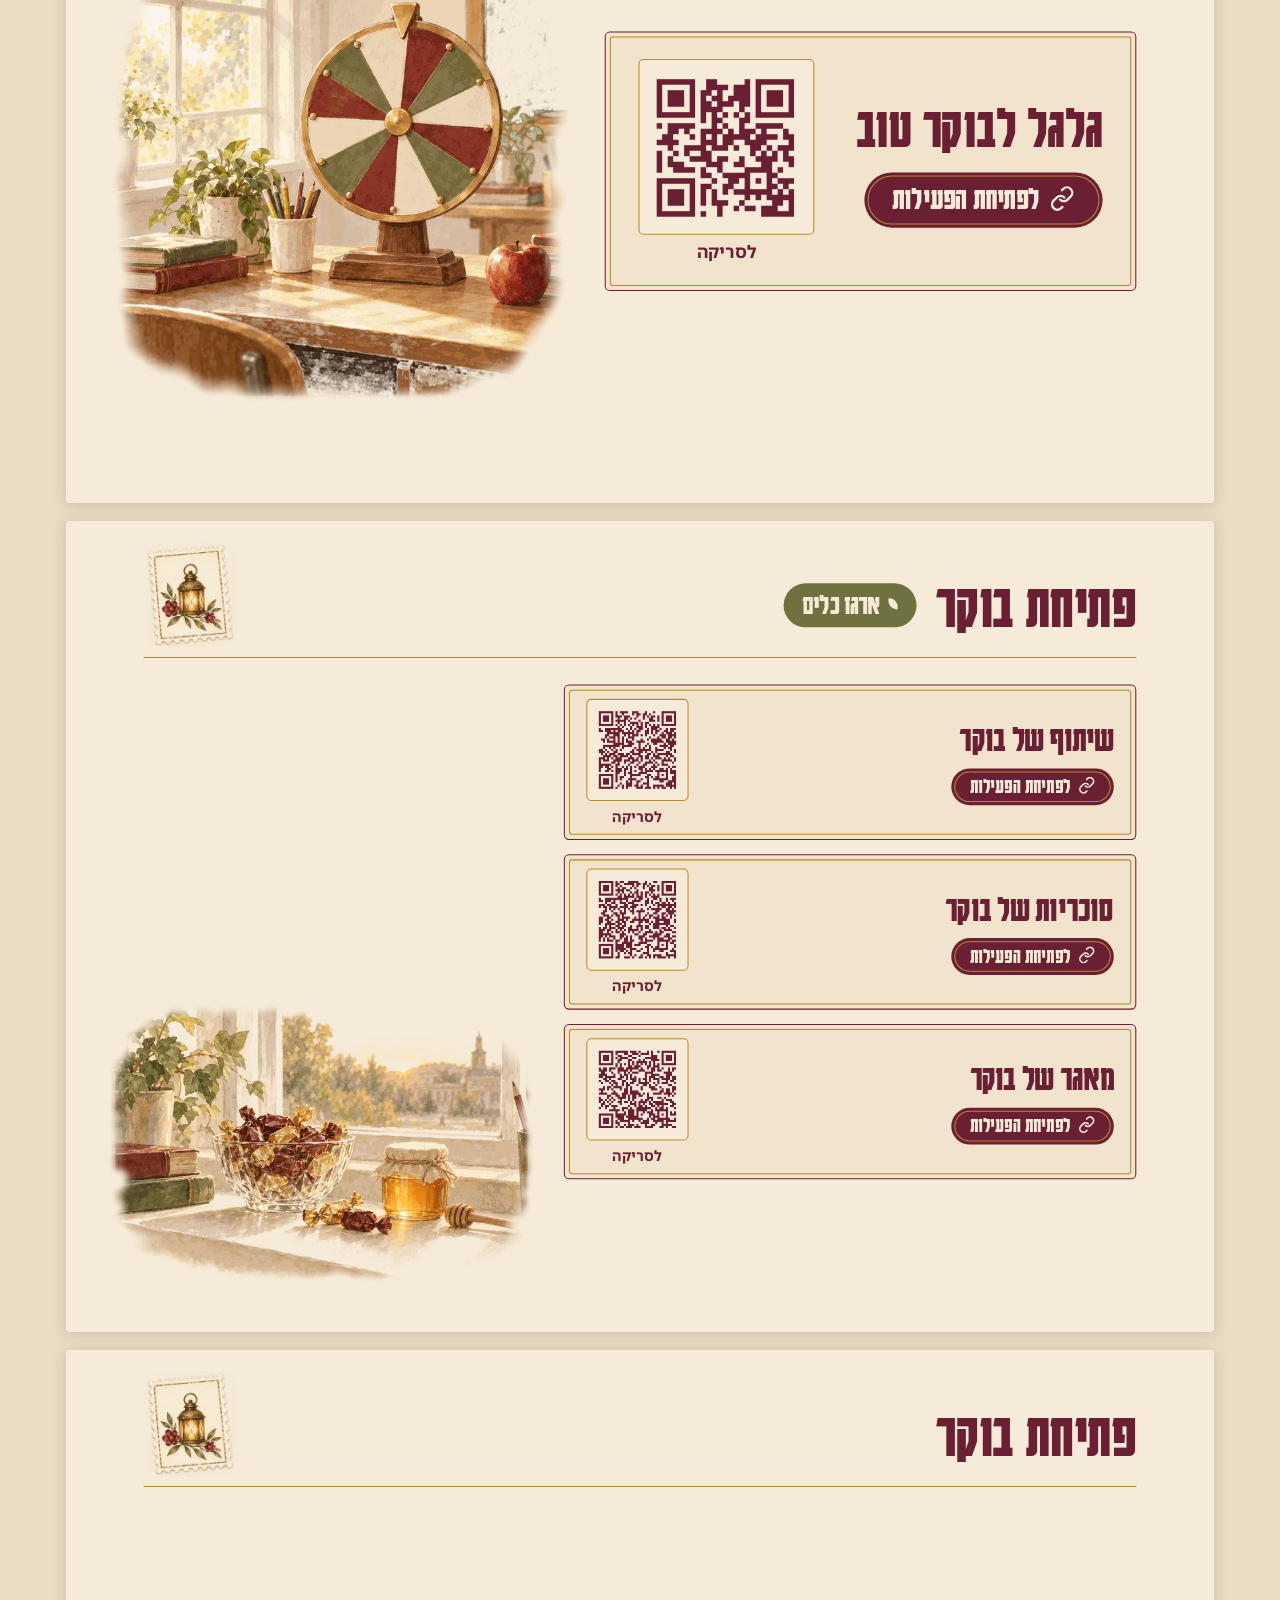
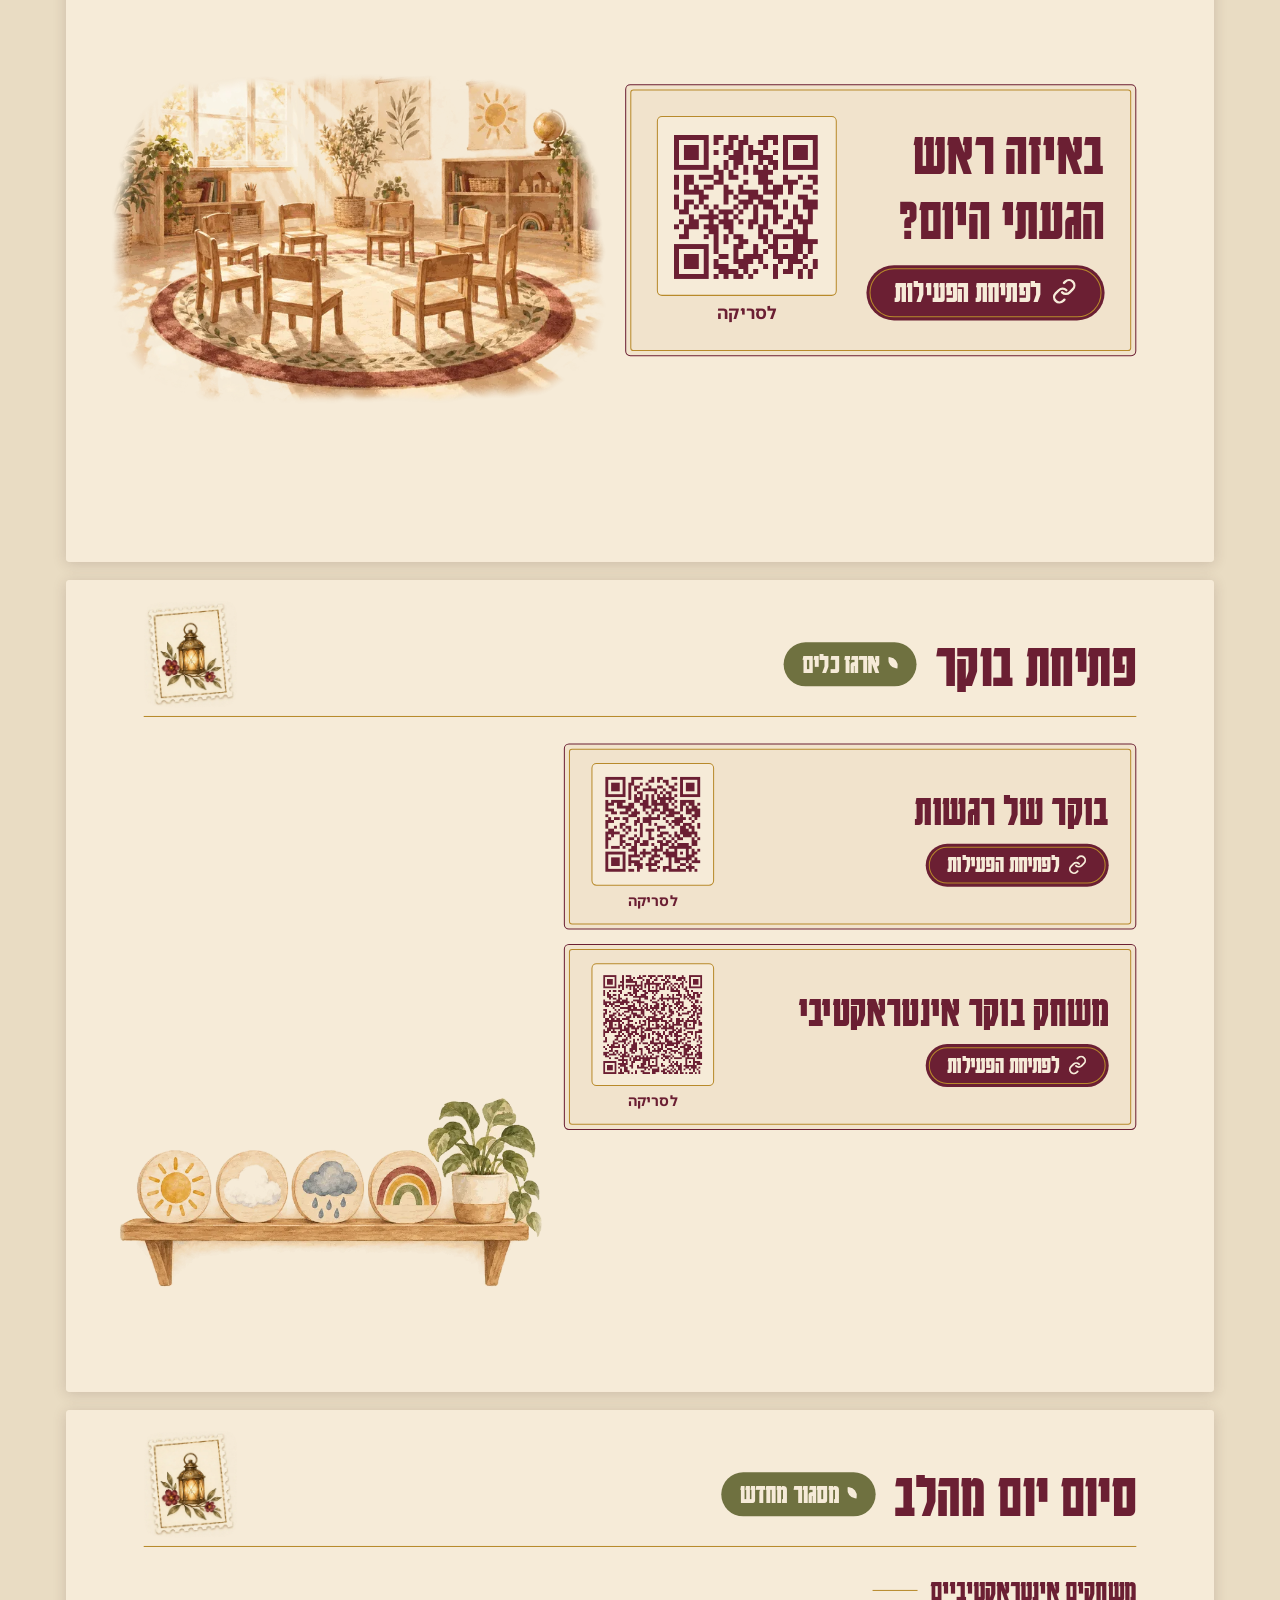
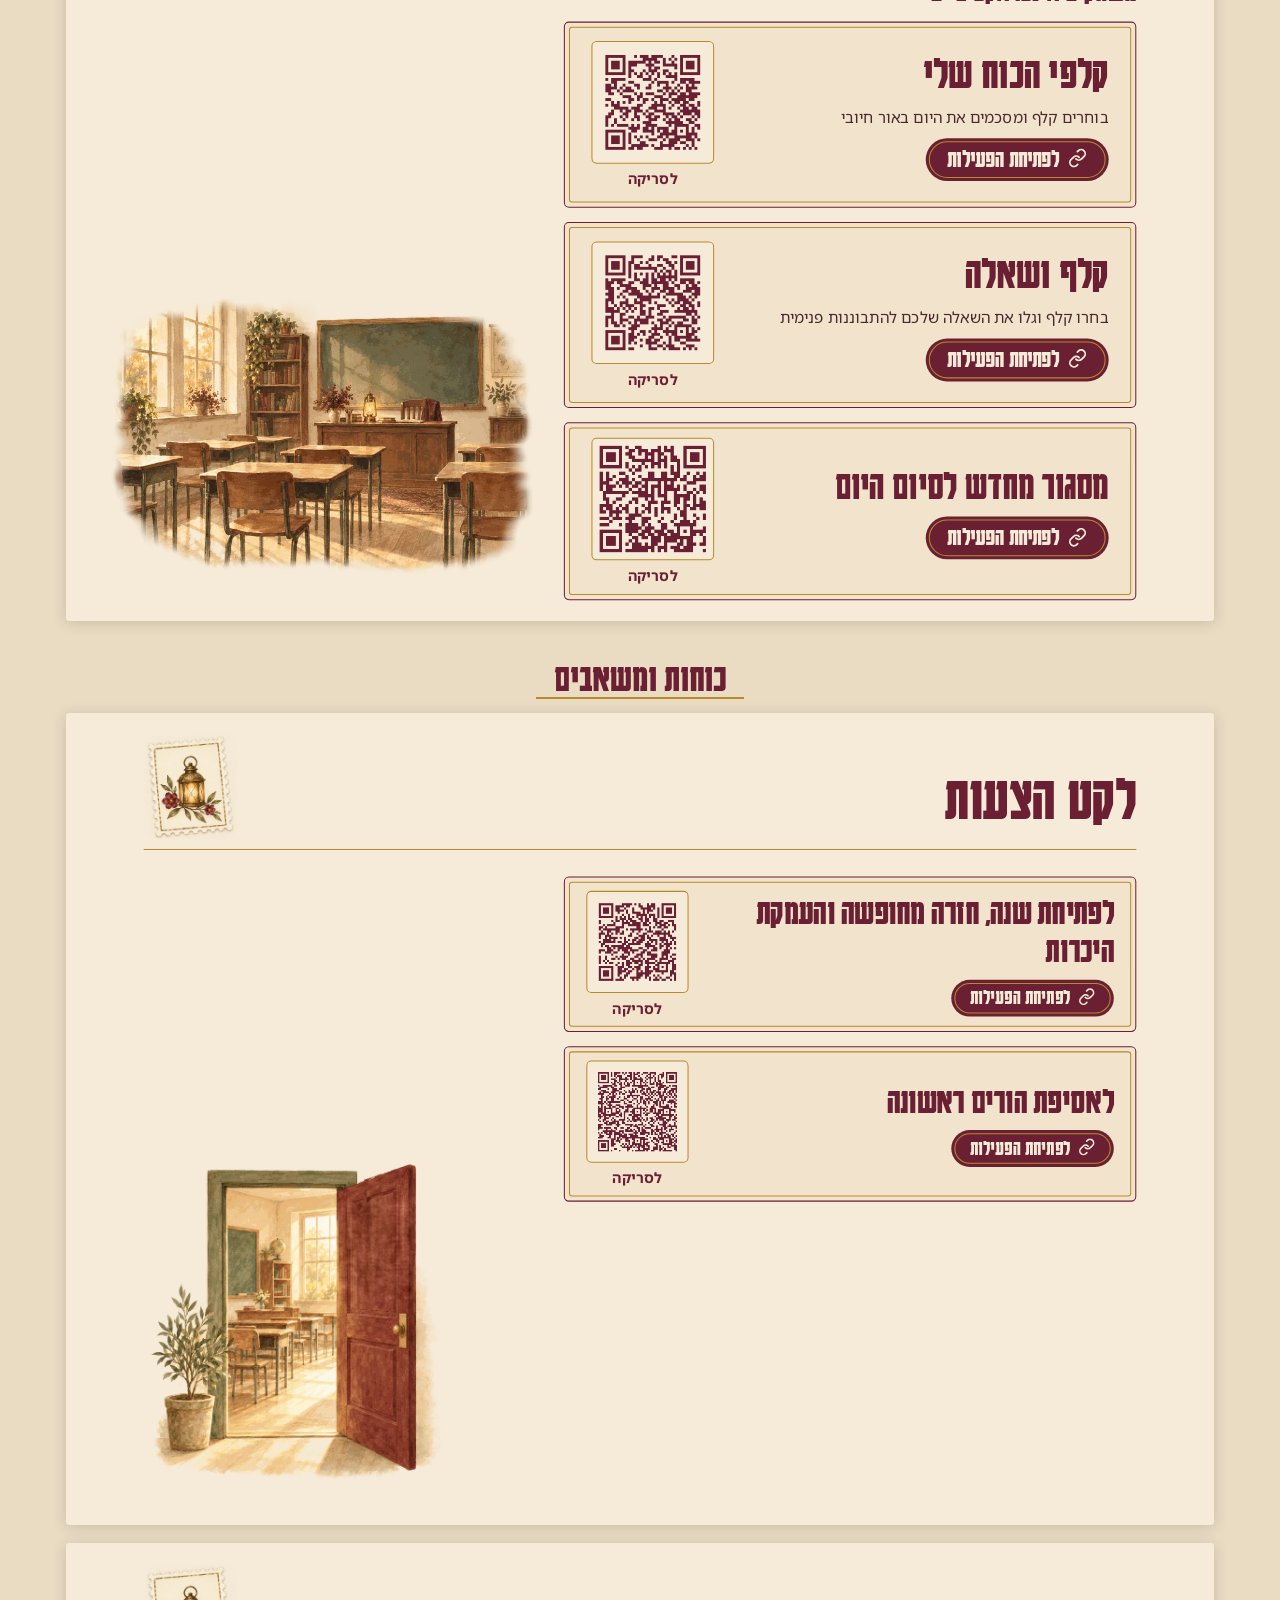
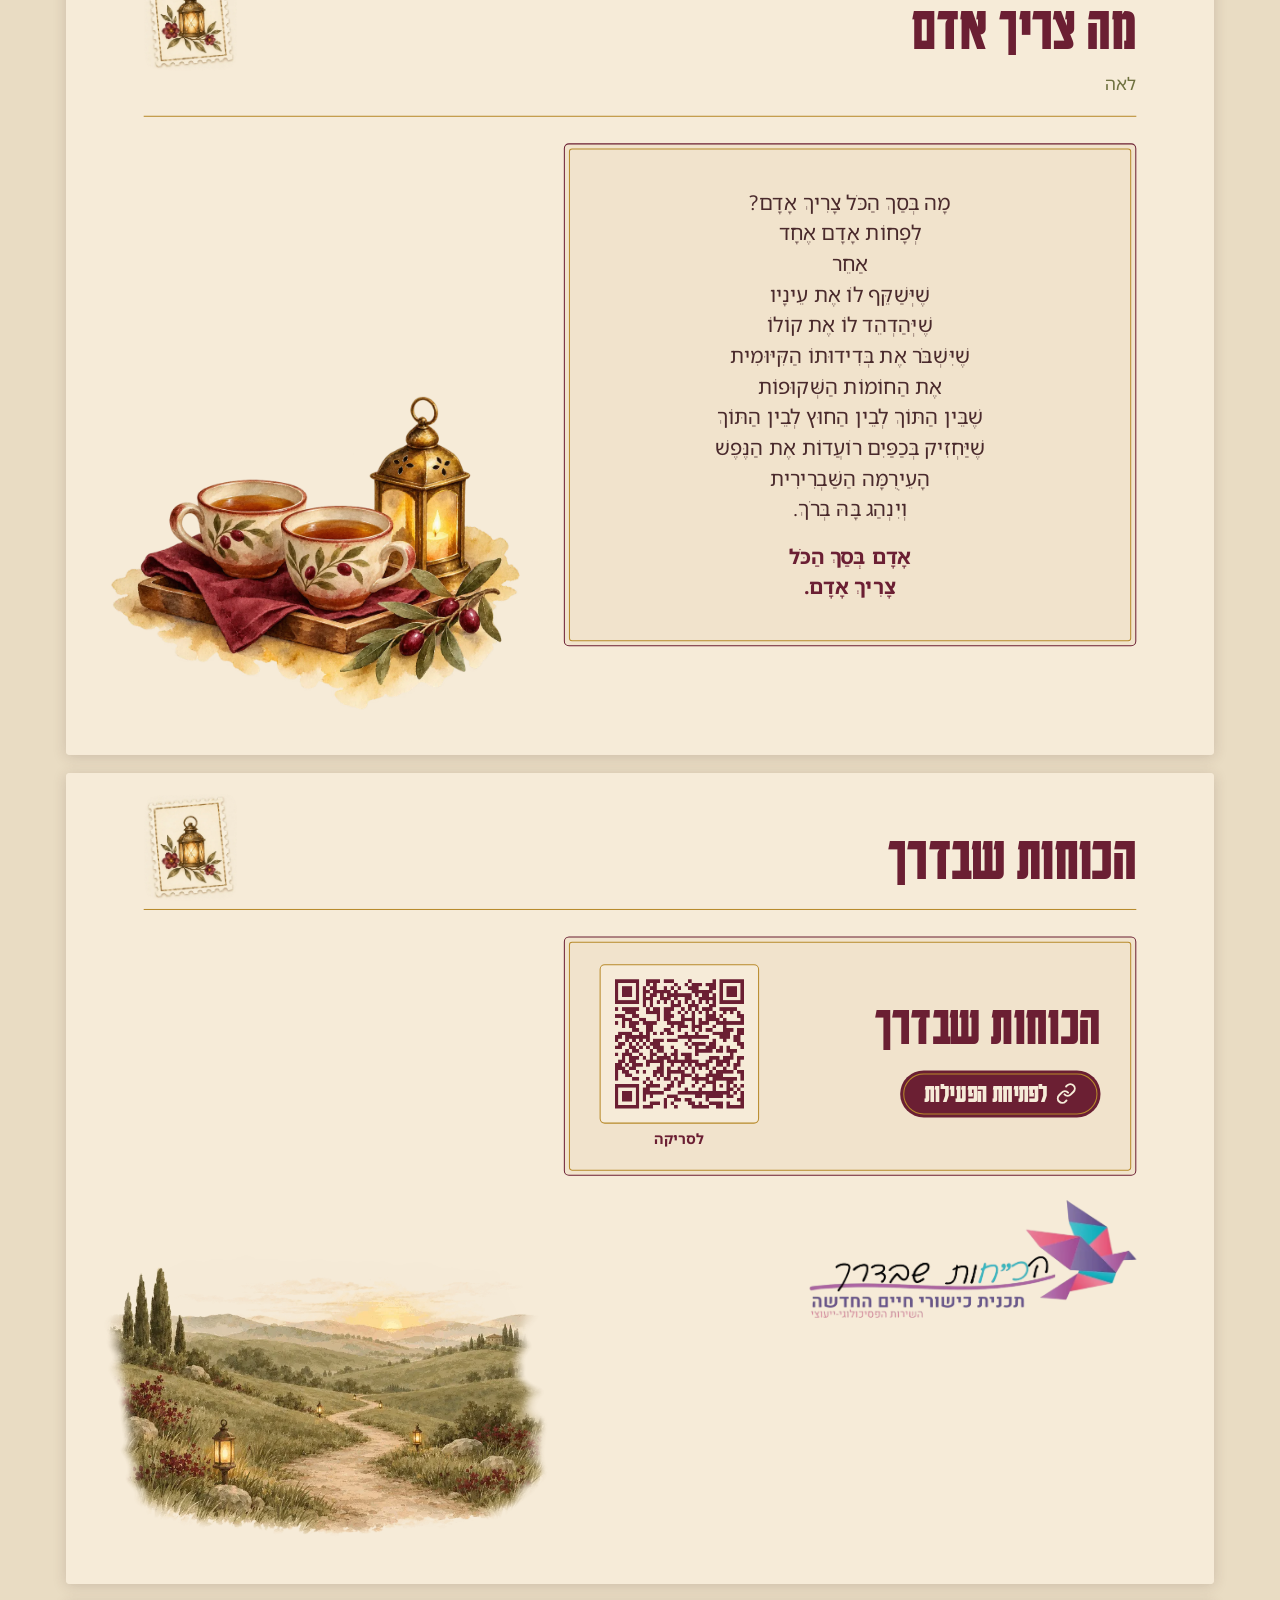
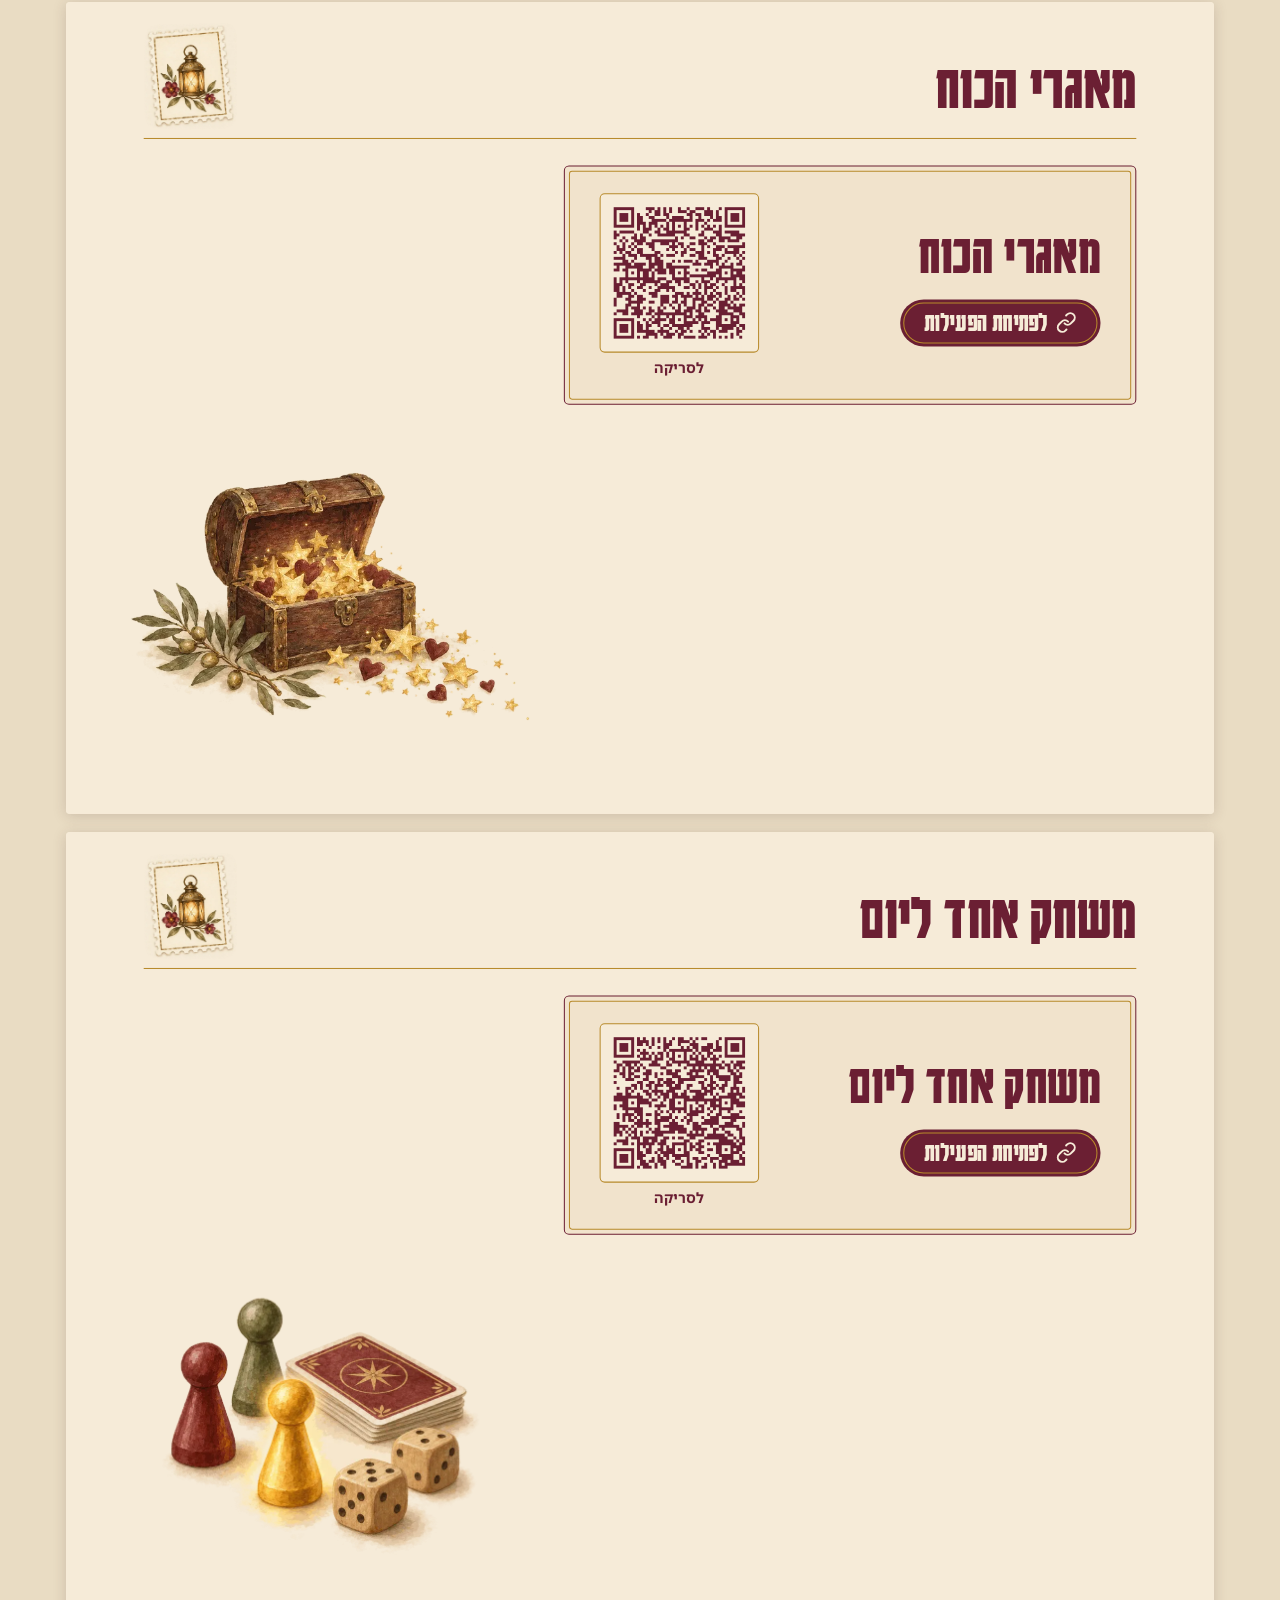
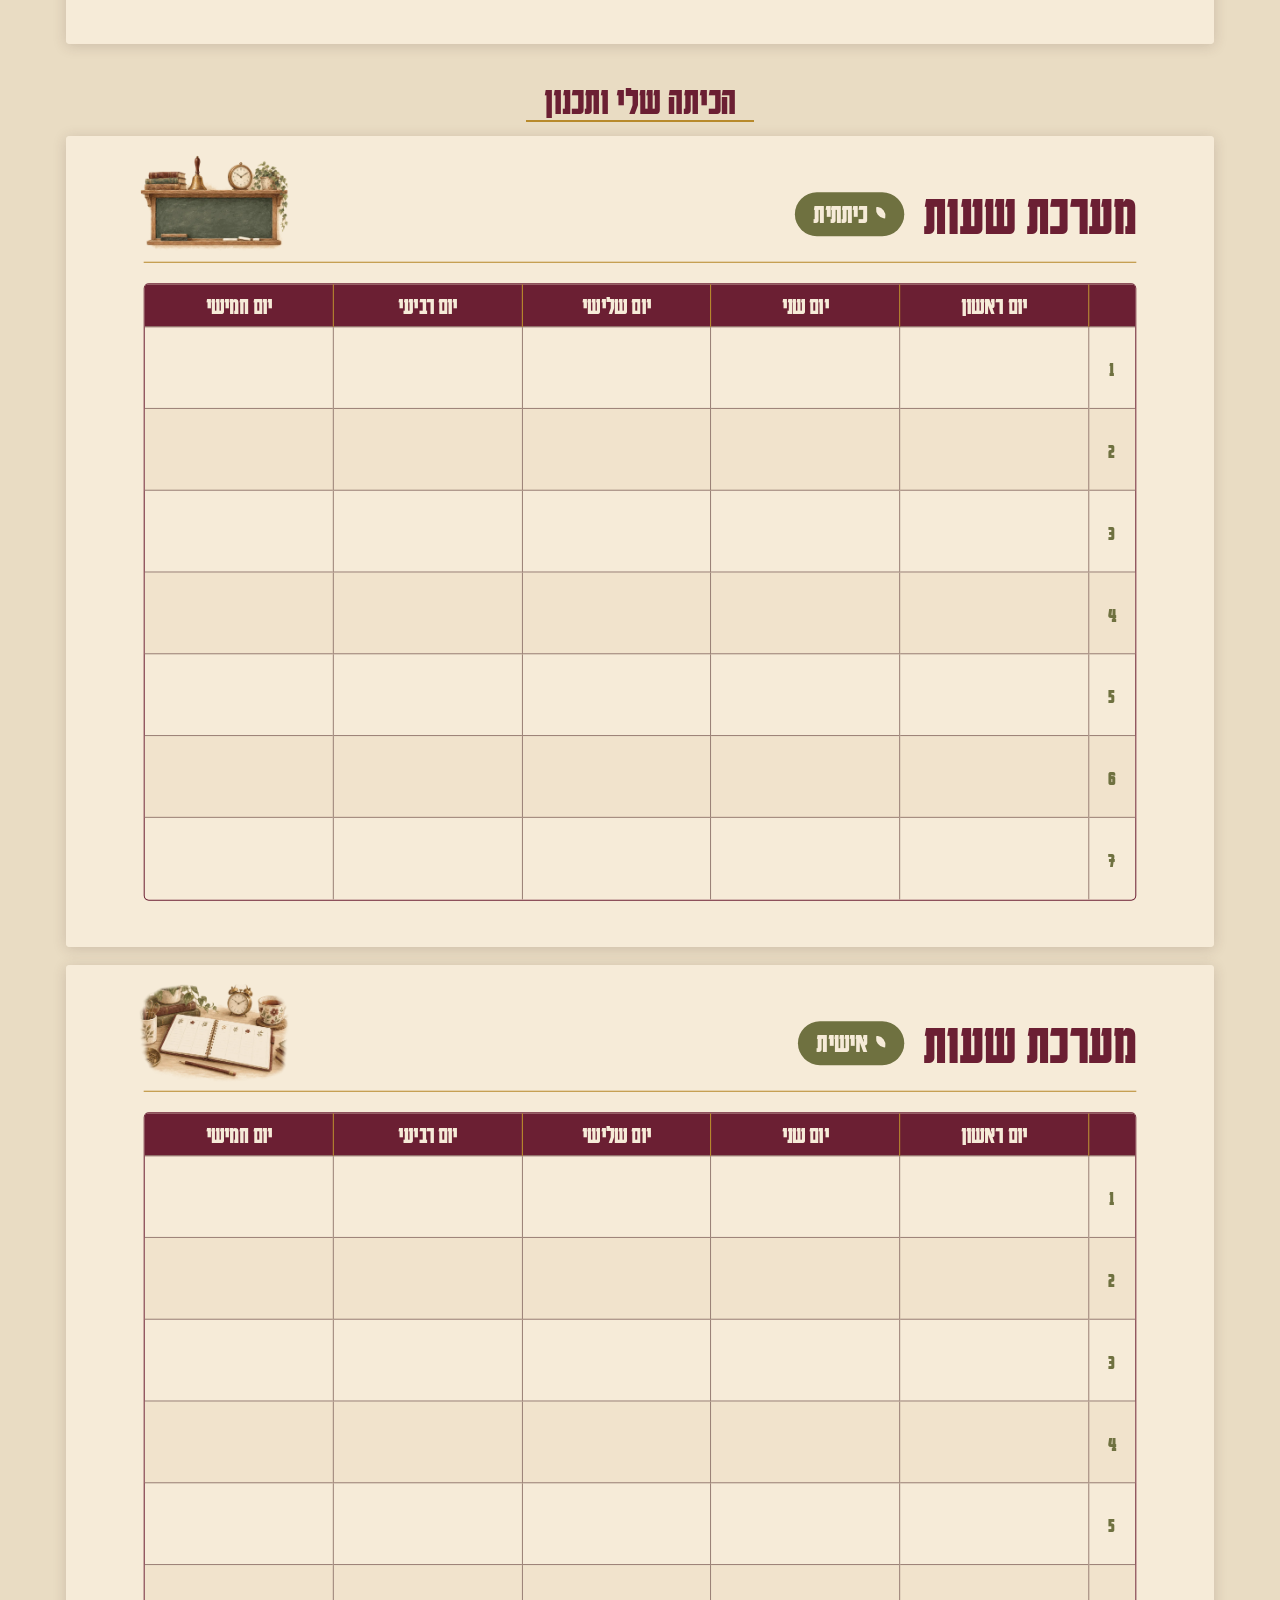
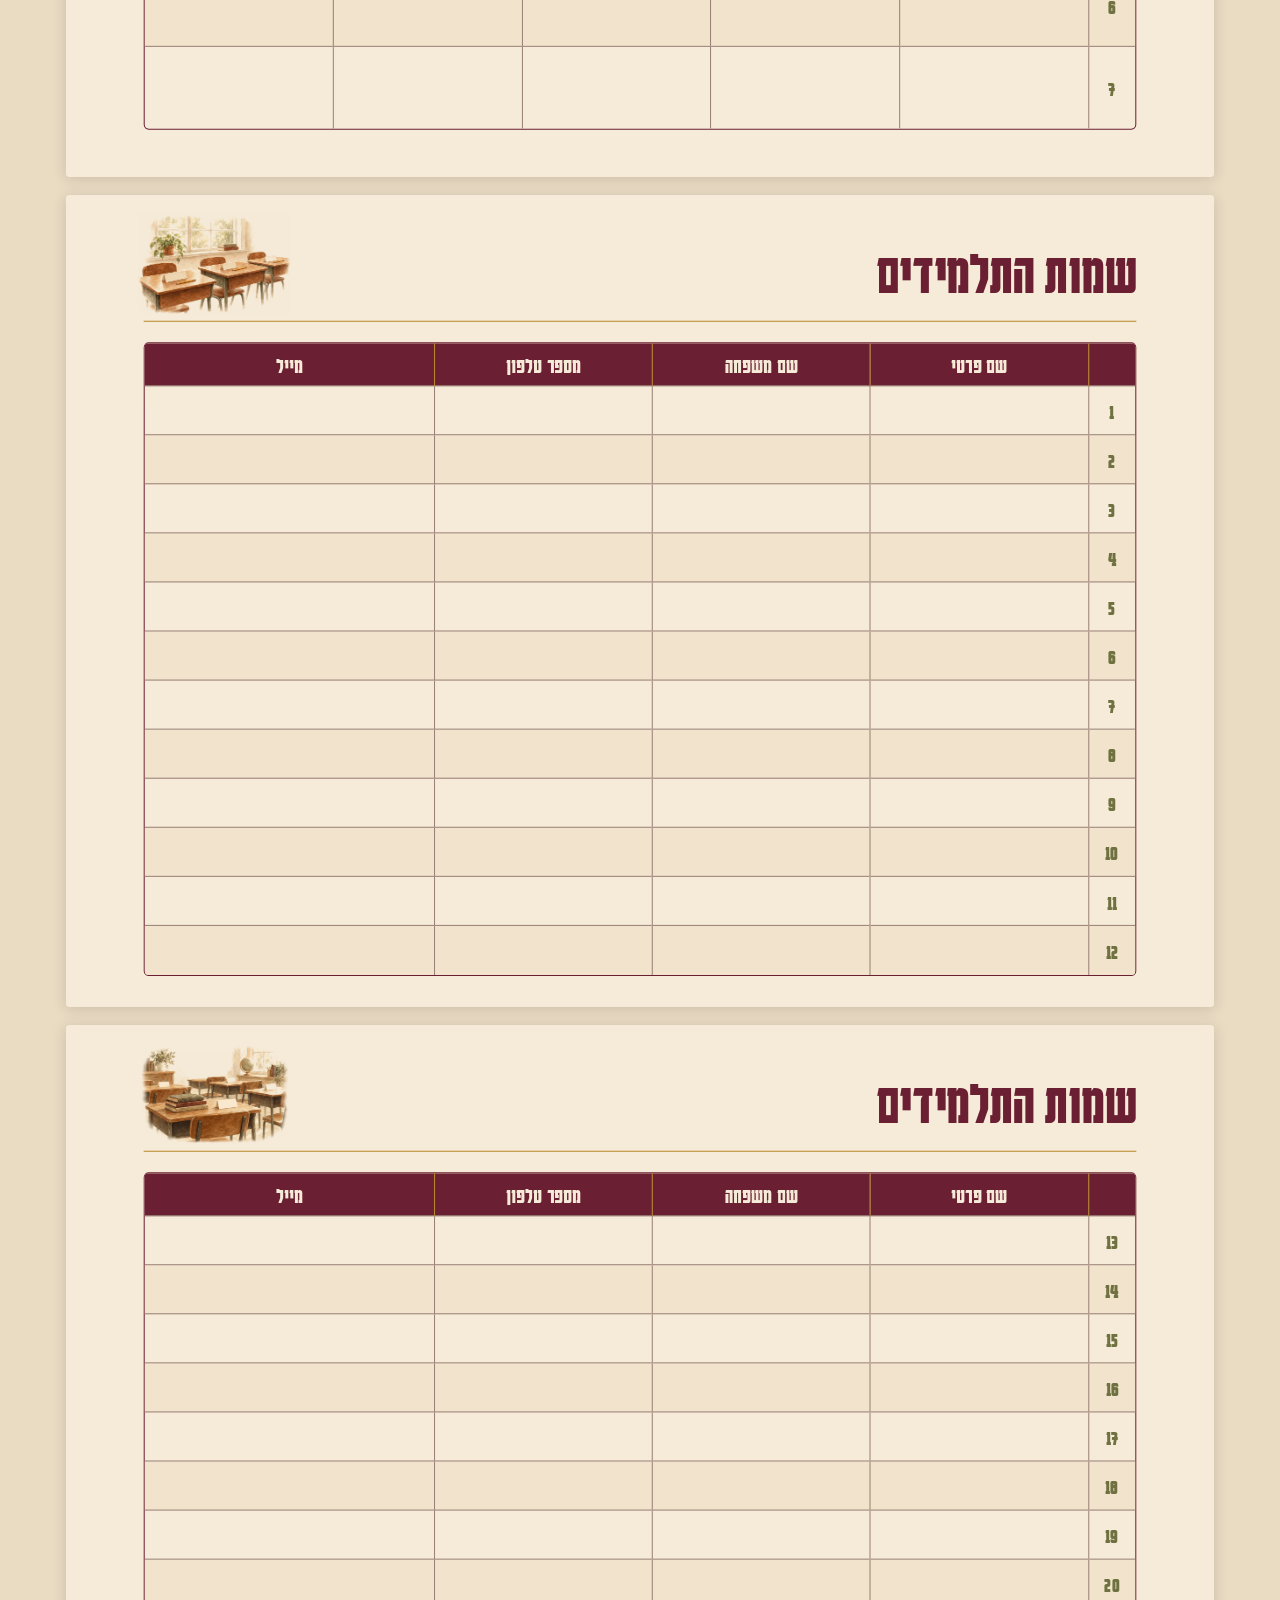
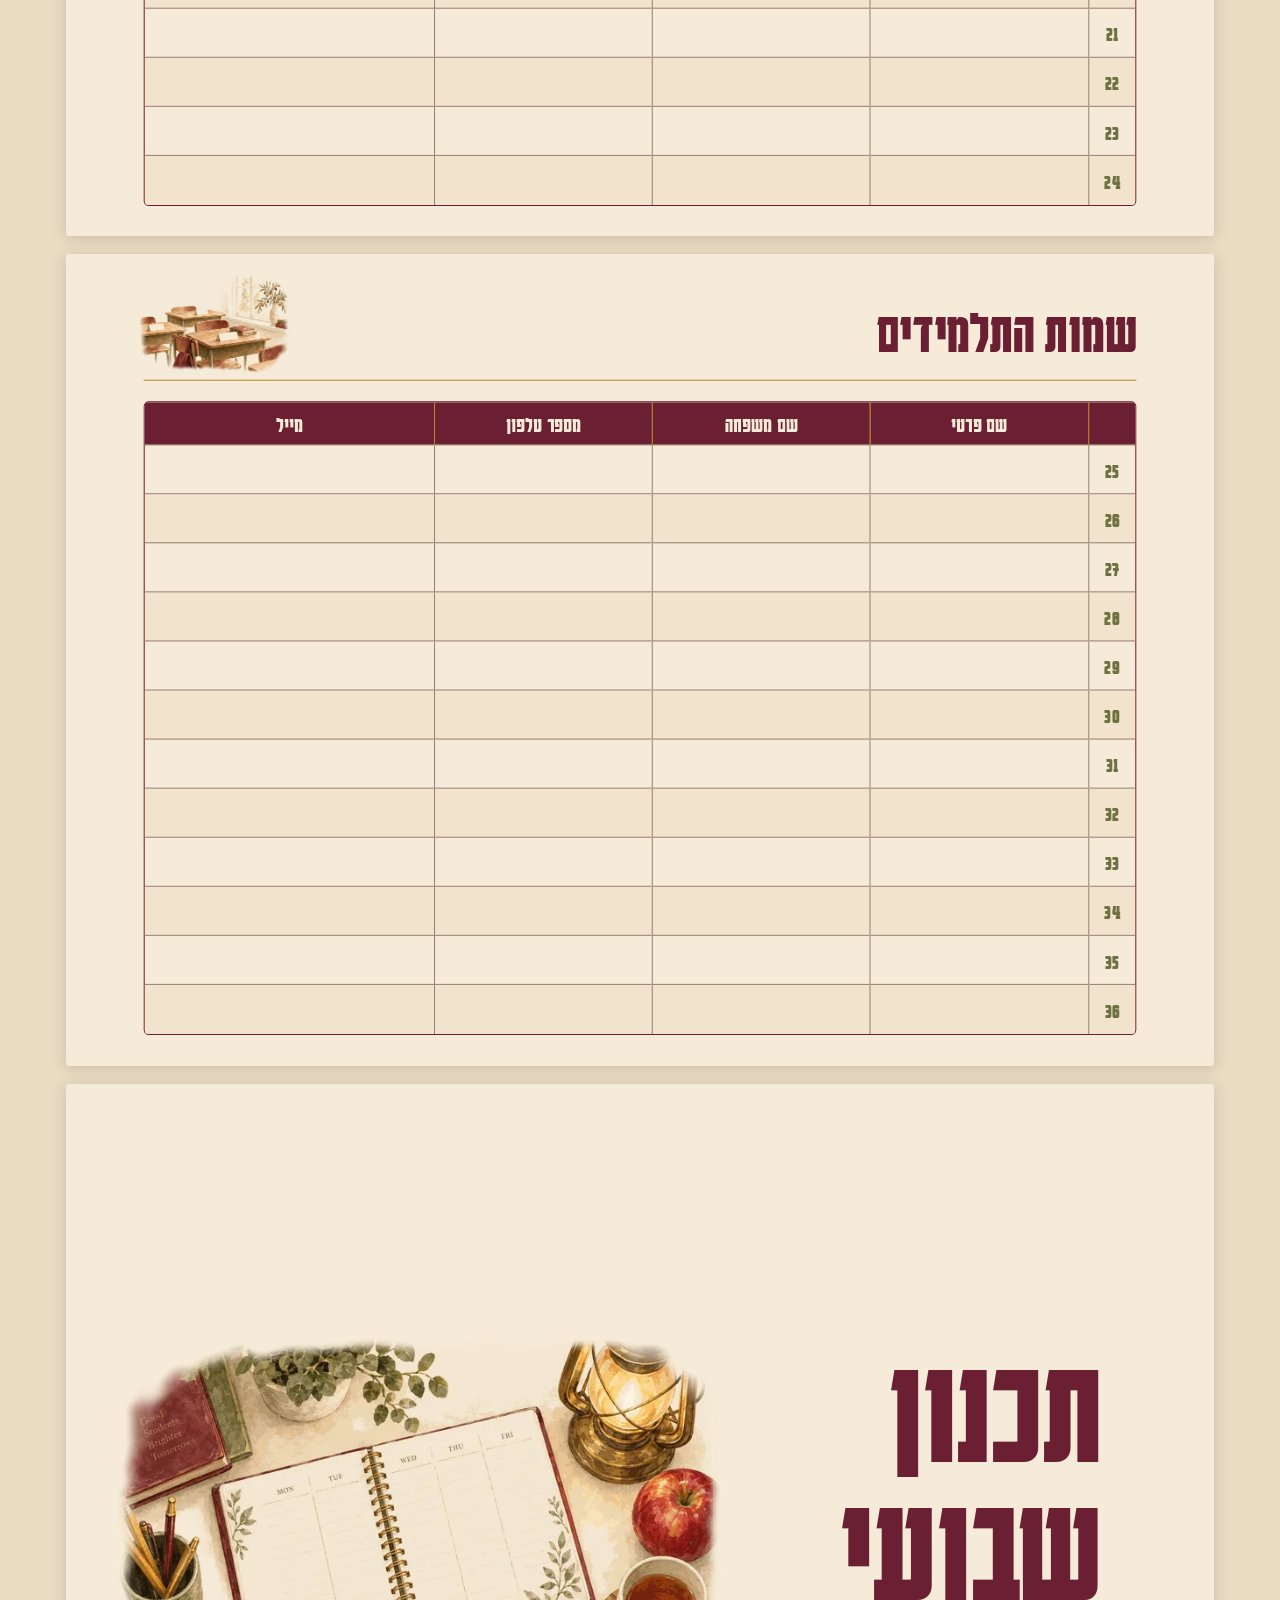
==== commit 75fbafed: "Cover title in the heading burgundy; single logo on the site's opening view; refreshed preview image" ====
--- a/index.html
+++ b/index.html
@@ -52,6 +52,7 @@
 .frame{position:relative;width:100%;aspect-ratio:1123/794;overflow:hidden;border-radius:4px;box-shadow:0 2px 14px rgba(74,42,44,.18);background:#f6ebd8}
 .scaler{position:absolute;top:0;right:0;width:1123px;height:794px;transform-origin:top right}
 footer{text-align:center;padding:24px 16px 40px;font-size:14px;color:#595b30}
+@media screen{.print-only{display:none}}
 @page{size:1123px 794px;margin:0}
 @media print{html,body{background:#fff}.bar,nav.toc,.hint,.credit,.ch,footer{display:none!important}main{max-width:none;margin:0;padding:0}.sheet{margin:0;break-after:page;break-inside:avoid}.sheet:last-of-type{break-after:auto}.frame{width:1123px;height:794px;aspect-ratio:auto;border-radius:0;box-shadow:none}.scaler{transform:none!important}*{-webkit-print-color-adjust:exact;print-color-adjust:exact}}
 @media (max-width:600px){.bar h1{font-size:24px} .btn{padding:0 12px;font-size:14px} .ch{font-size:32px}}
@@ -73,7 +74,7 @@
 <img src="img/a8a3c71fea267fa14e63f6dec1b5bc2f.webp" alt="איור בצבעי מים: פנקס פתוח ועט, פנס דולק, ודרור על ענף פורח" style="position: absolute; left: 0; top: 0; width: 1054px; height: 794px">
 <div aria-hidden="true" style="position: absolute; left: 0; right: 0; top: 0; height: 14px; background: repeating-linear-gradient(120deg, #6b1f33 0 18px, #f6ebd8 18px 28px, #6f7140 28px 46px, #f6ebd8 46px 56px)"></div>
 <div style="position: absolute; right: 76px; top: 66px; width: 500px; display: flex; flex-direction: column; align-items: flex-start">
-<h1 style="margin: 0; font-family: 'Karantina','Noto Sans Hebrew',sans-serif; font-weight: 700; color: #7d1e18; line-height: 0.88; white-space: nowrap">
+<h1 style="margin: 0; font-family: 'Karantina','Noto Sans Hebrew',sans-serif; font-weight: 700; color: #6b1f33; line-height: 0.88; white-space: nowrap">
 <span style="display: block; font-size: 150px">מאירים</span>
 <span style="display: block; font-size: 112px; margin-top: 2px">את הכוחות</span>
 </h1>
@@ -94,7 +95,7 @@
 </div>
 </div>
 </div>
-<img src="img/0325bfbca5e617ce3c45b16af20805c5.webp" alt="חני בלוי: ייעוץ, ליווי וצמיחה" style="position: absolute; right: 70px; bottom: 30px; width: 160px; height: 152px">
+<img class="print-only" src="img/0325bfbca5e617ce3c45b16af20805c5.webp" alt="חני בלוי: ייעוץ, ליווי וצמיחה" style="position: absolute; right: 70px; bottom: 30px; width: 160px; height: 152px">
 </div></div></div></section><section class="sheet" id="pg1" aria-label="פתיחה אישית"><div class="frame"><div class="scaler"><div dir="rtl" style="direction: rtl; position: relative; width: 1123px; height: 794px; box-sizing: border-box; background: #f6ebd8; color: #4a2a2c; font-family: 'Noto Sans Hebrew','Rubik',sans-serif; overflow: hidden">
 <img src="img/b7ec17ec30d6bbbf7b0265966126eb94.webp" alt="" aria-hidden="true" style="position: absolute; left: 44px; bottom: 110px; width: 420px; height: 280px">
 <div style="position: absolute; right: 110px; top: 96px; width: 560px">
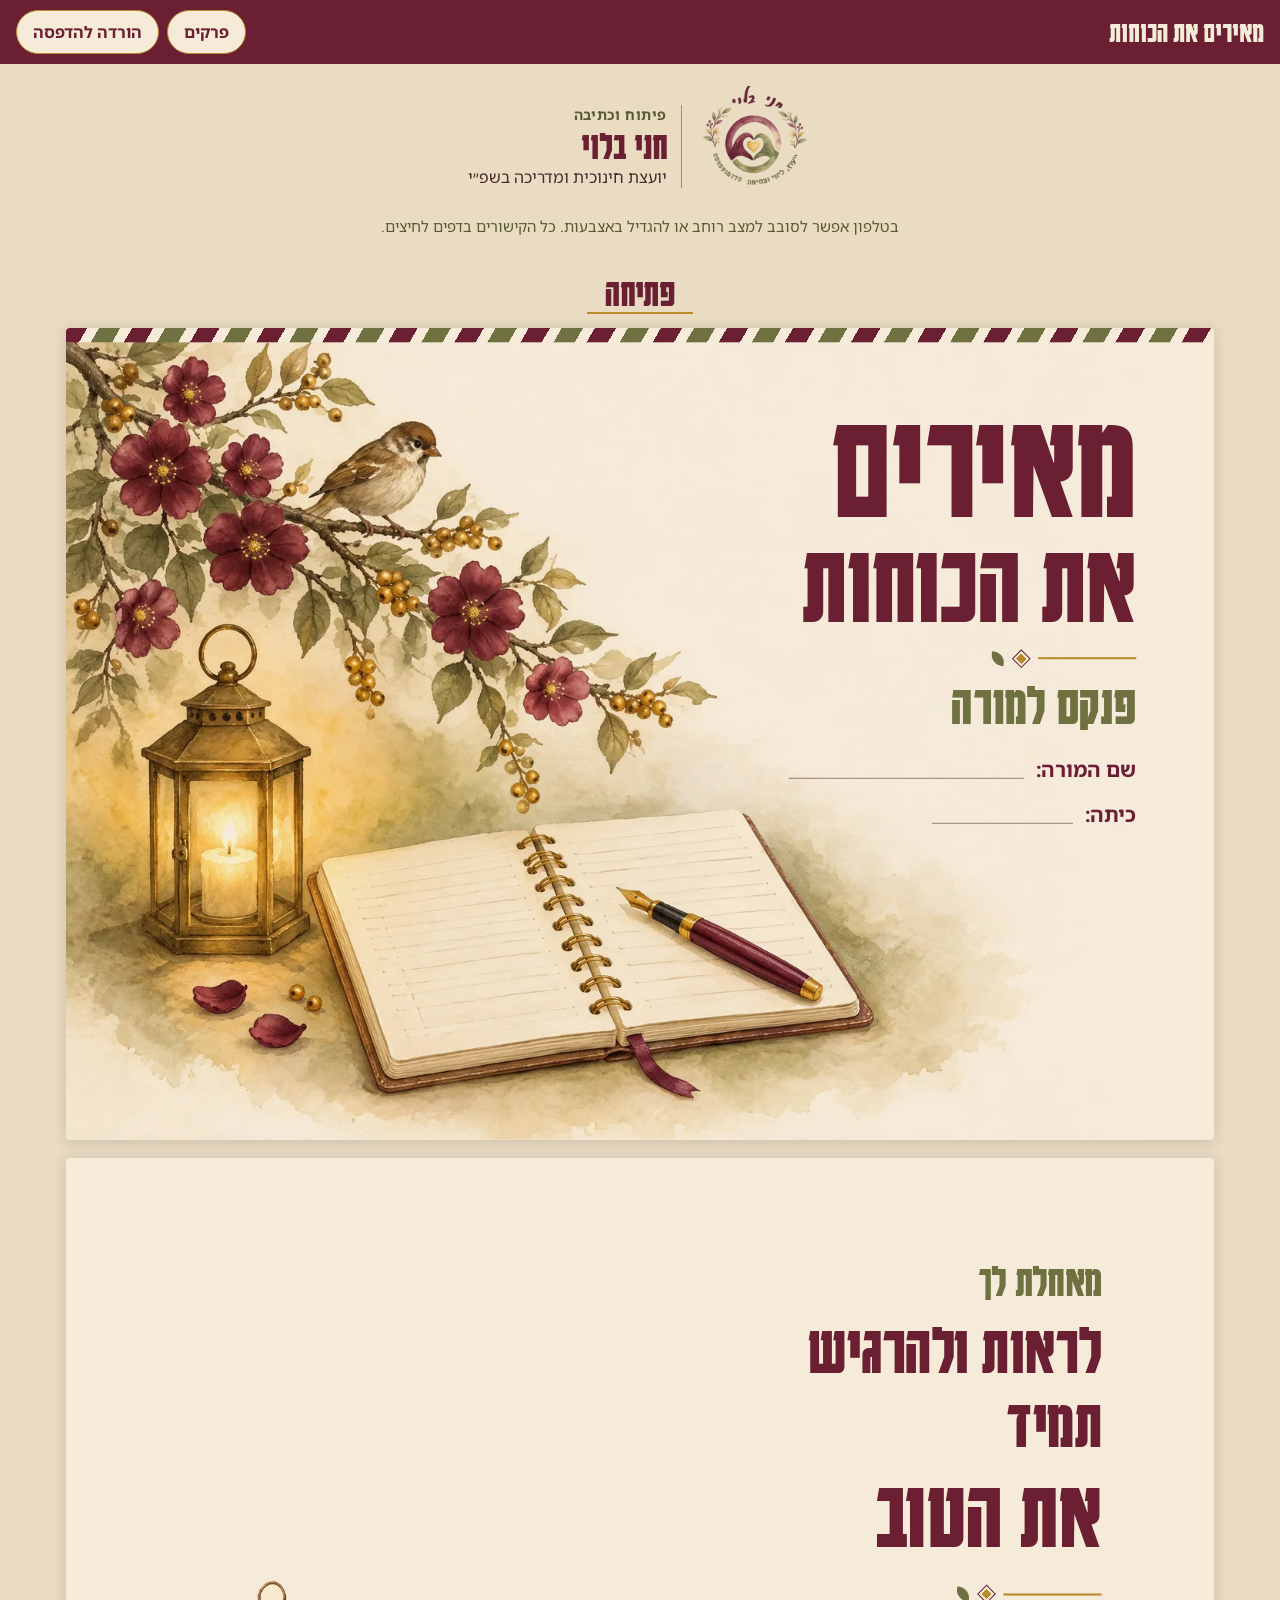
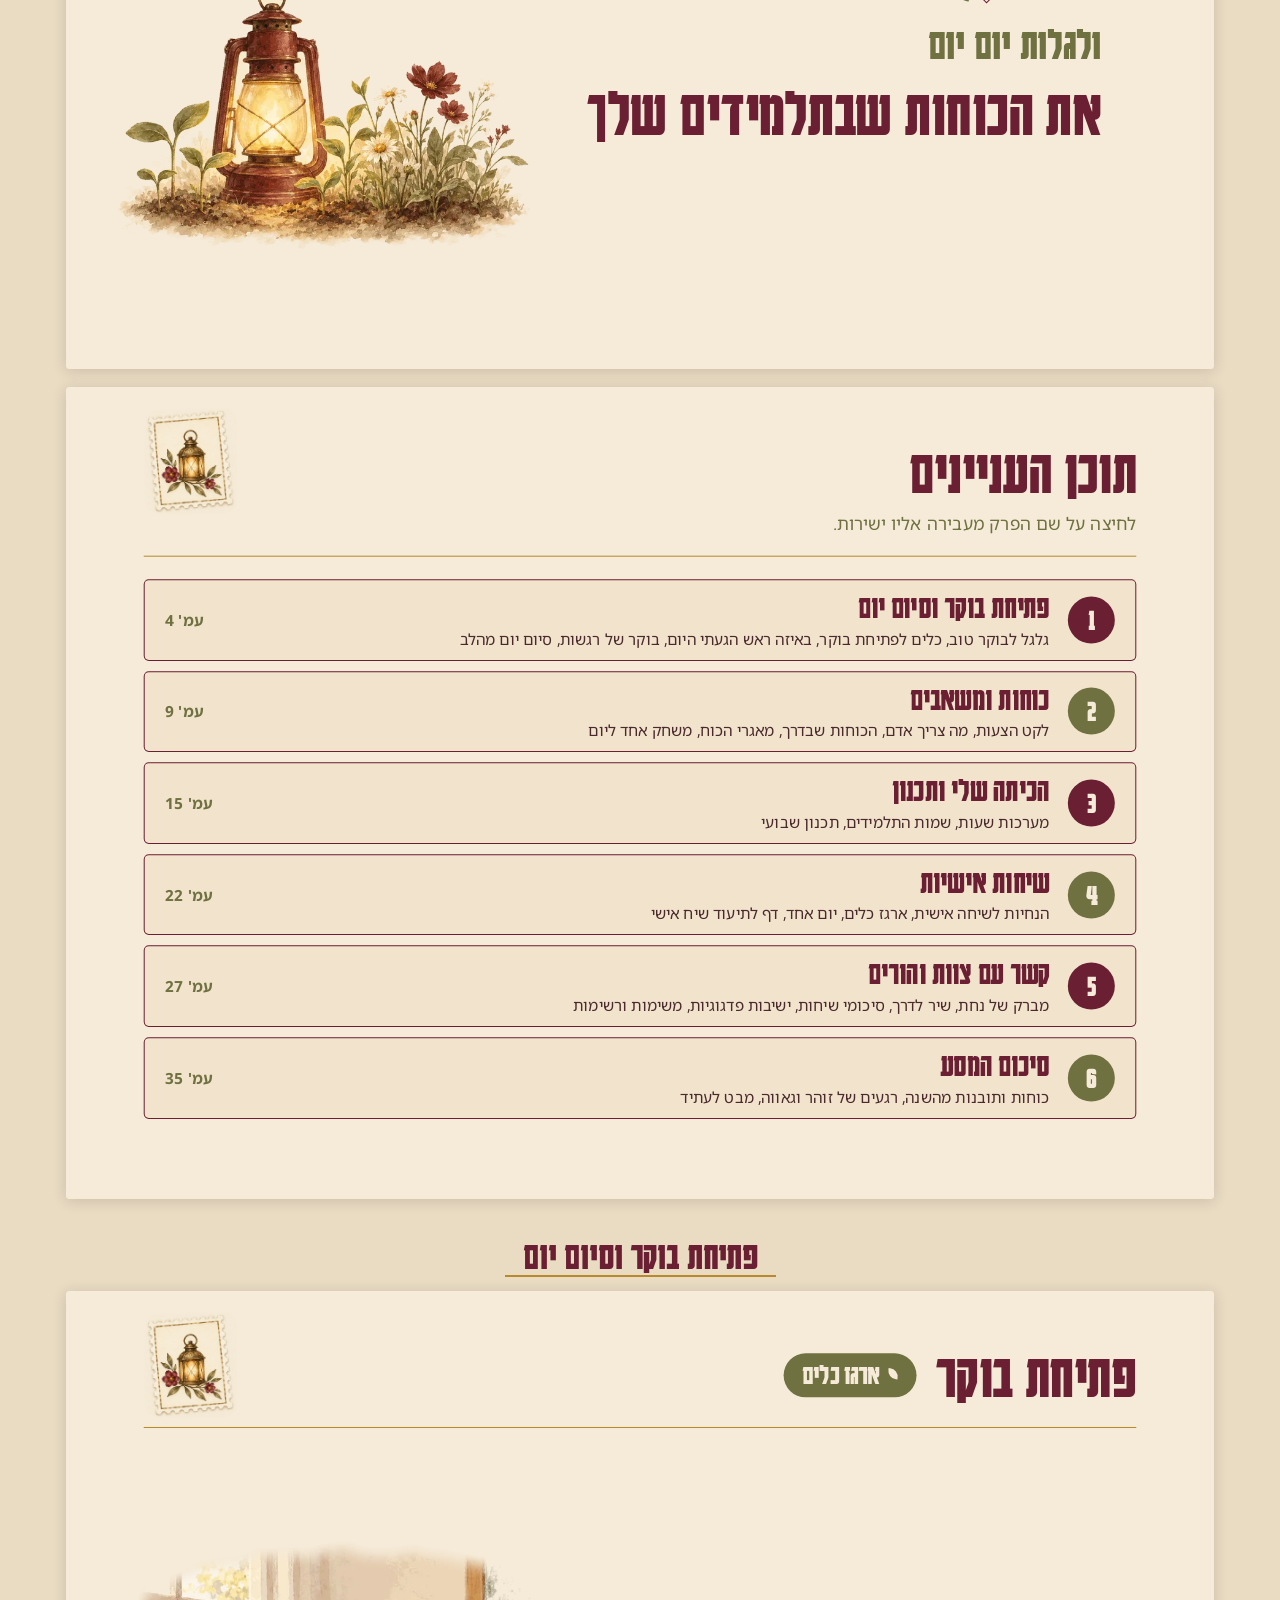
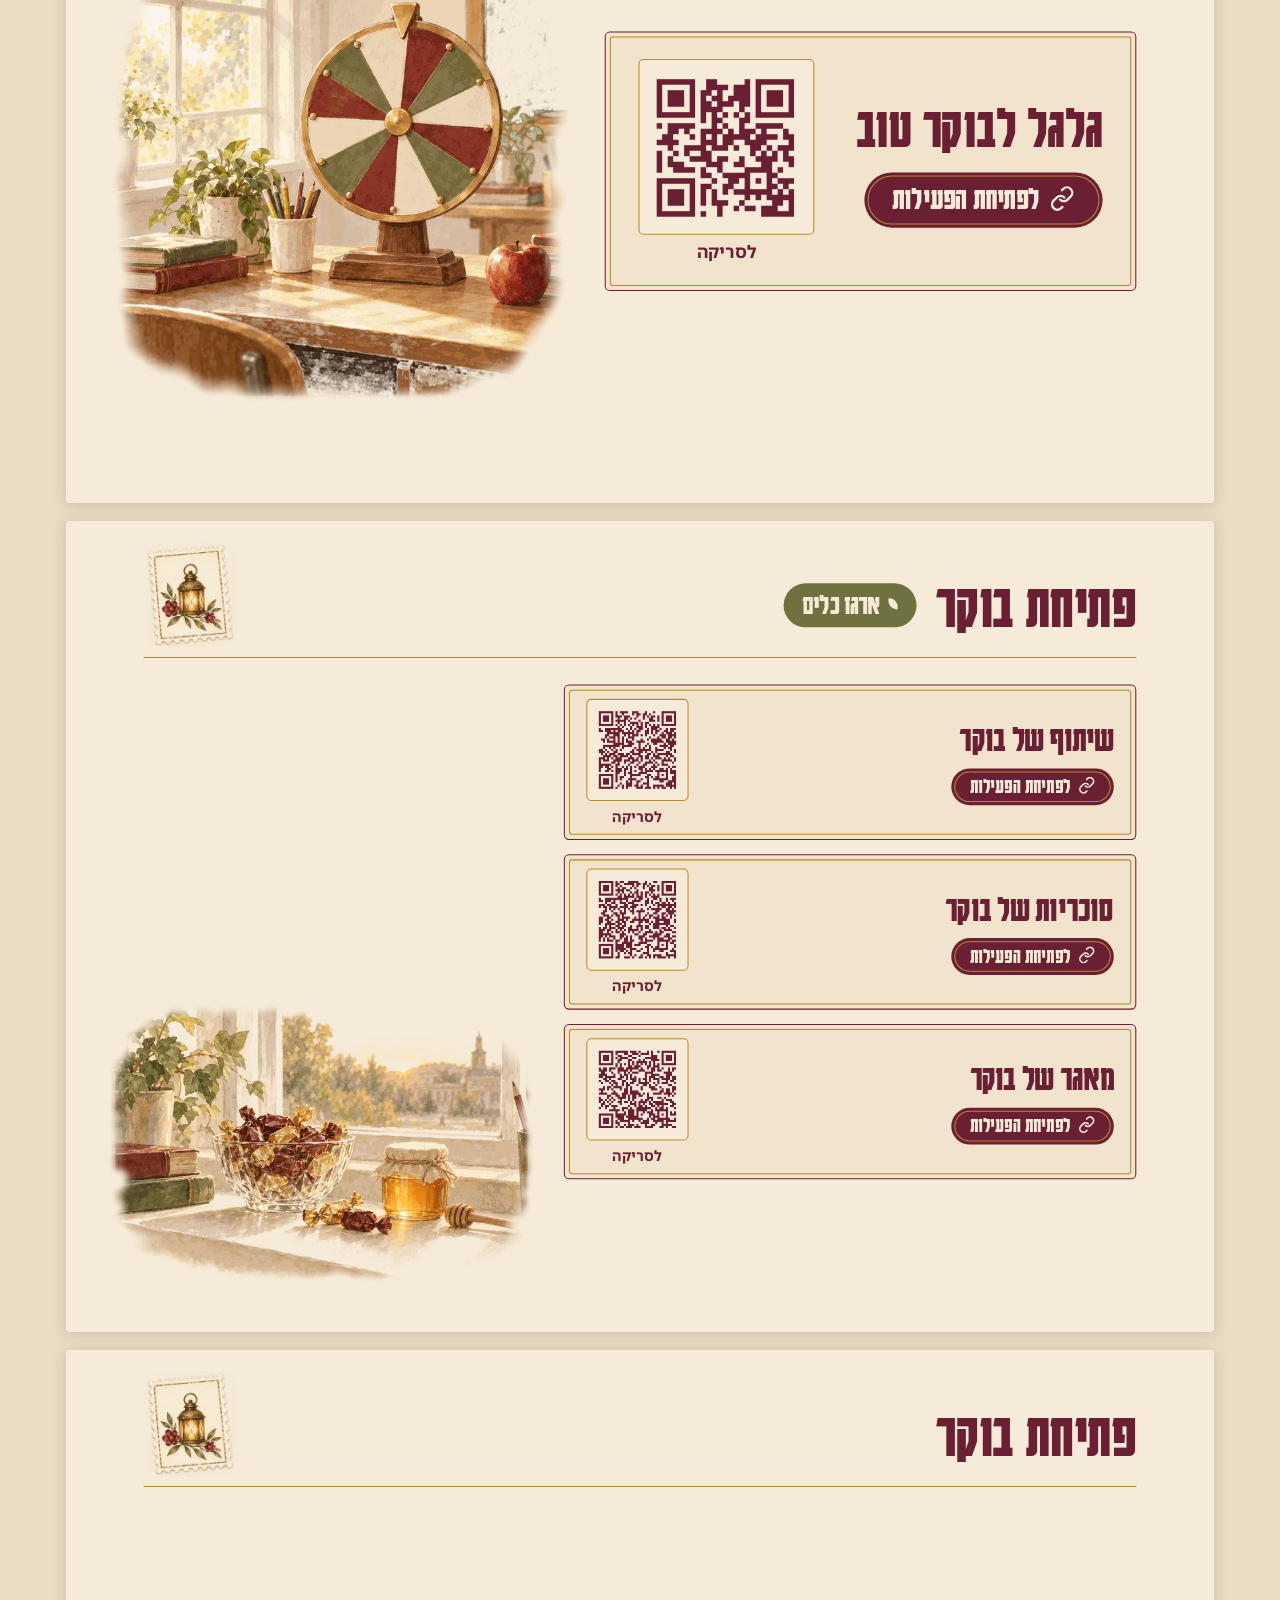
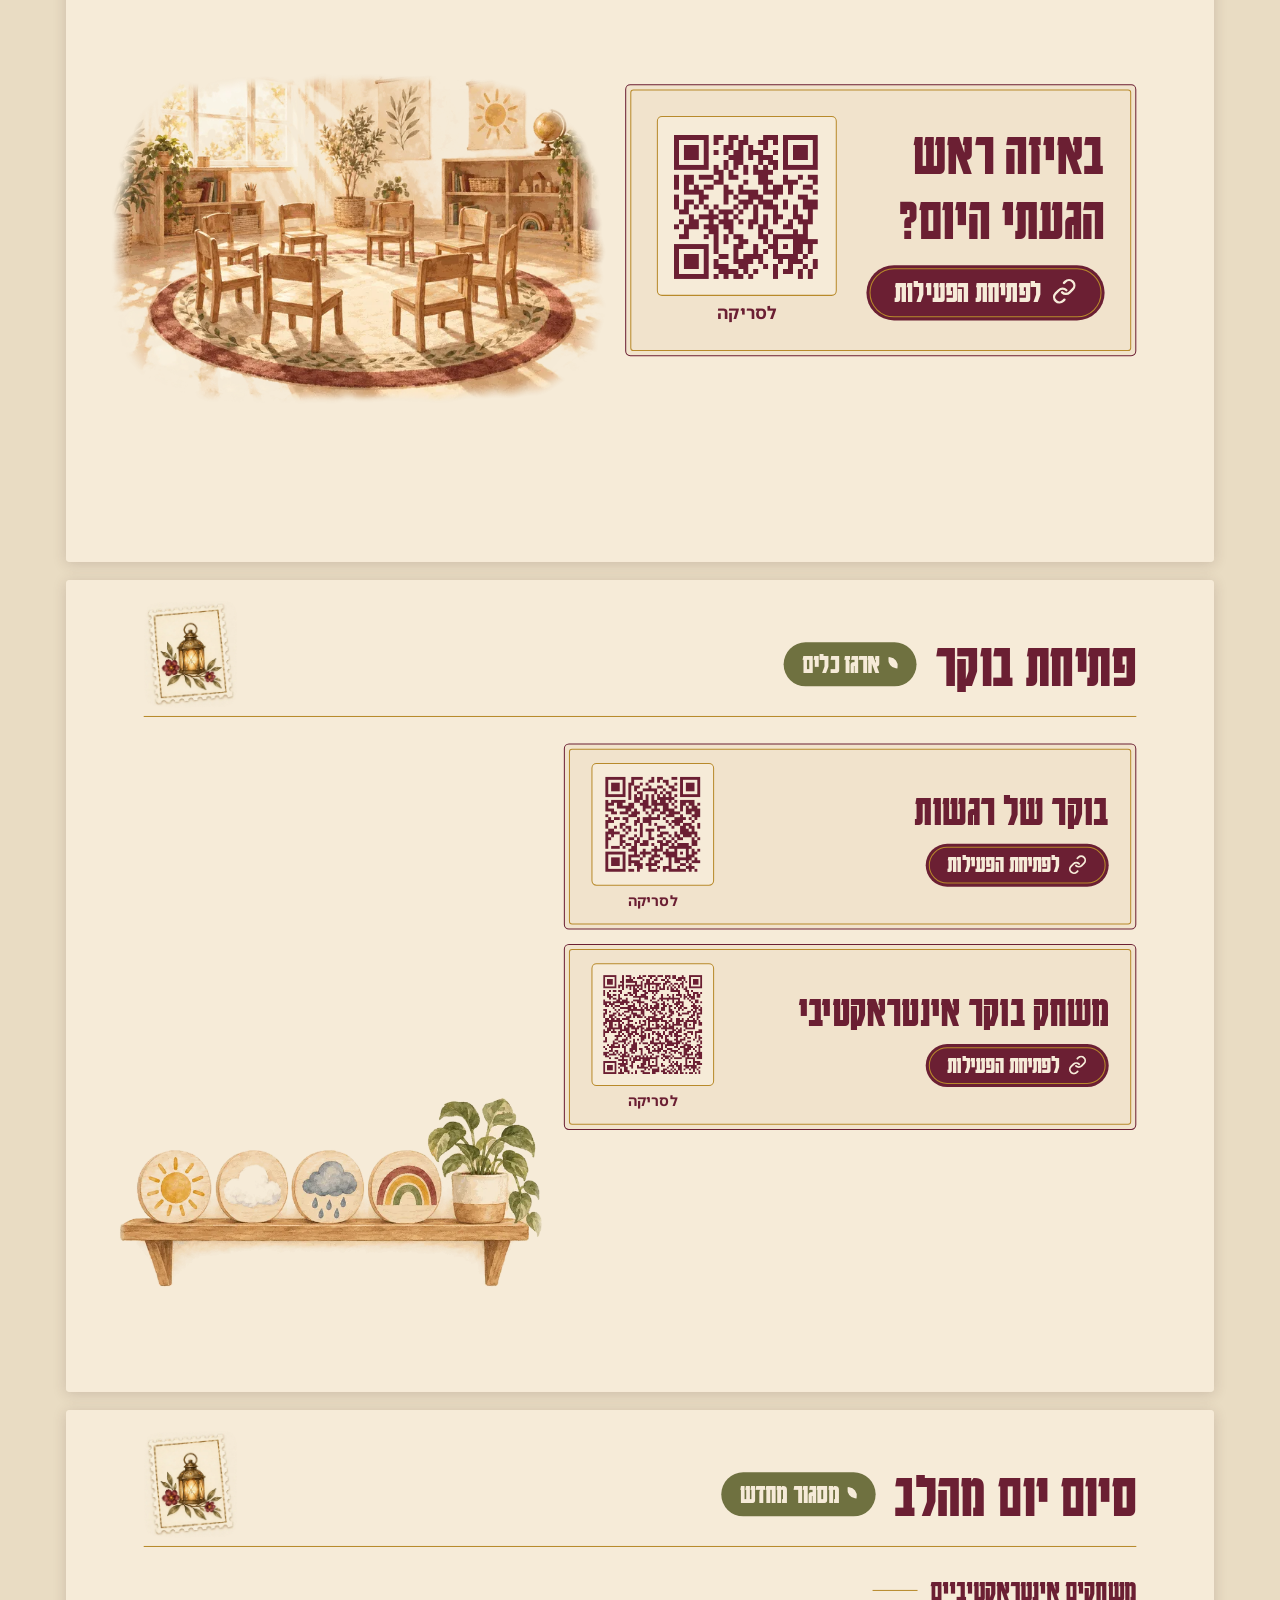
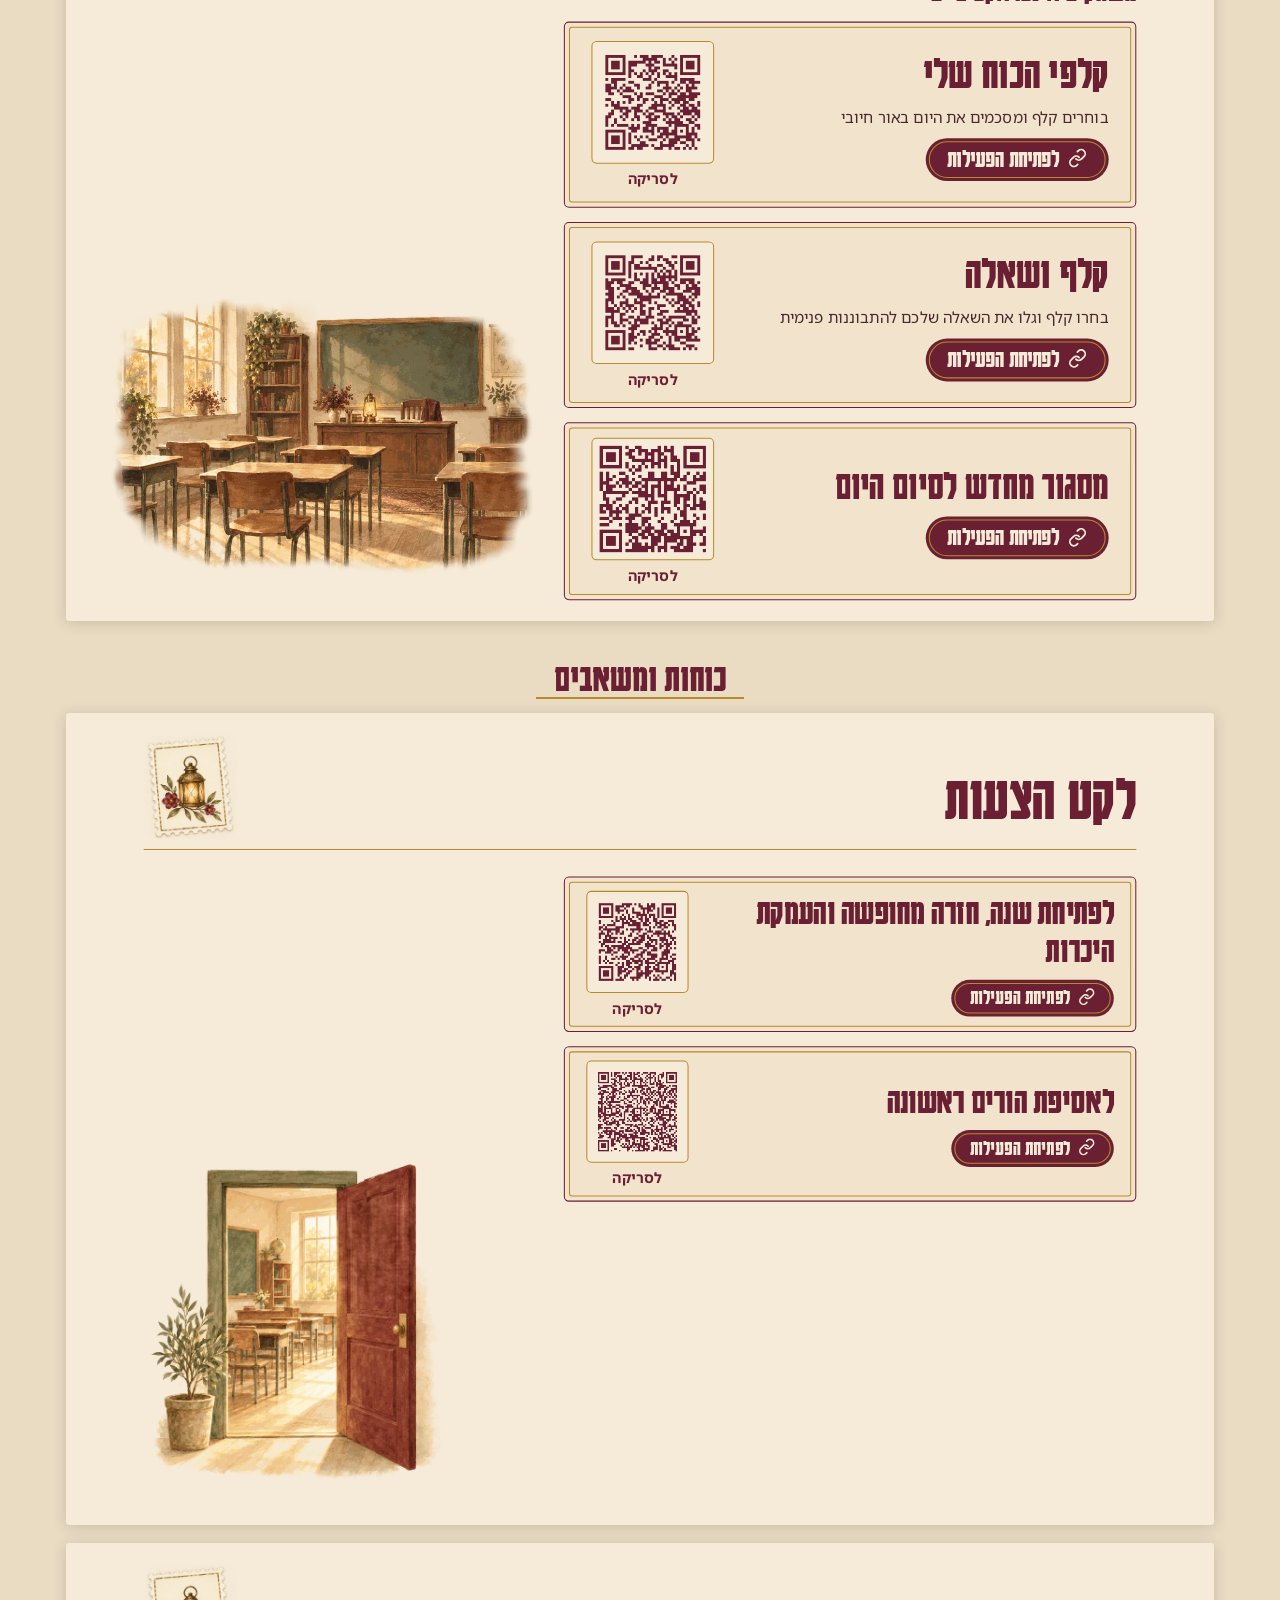
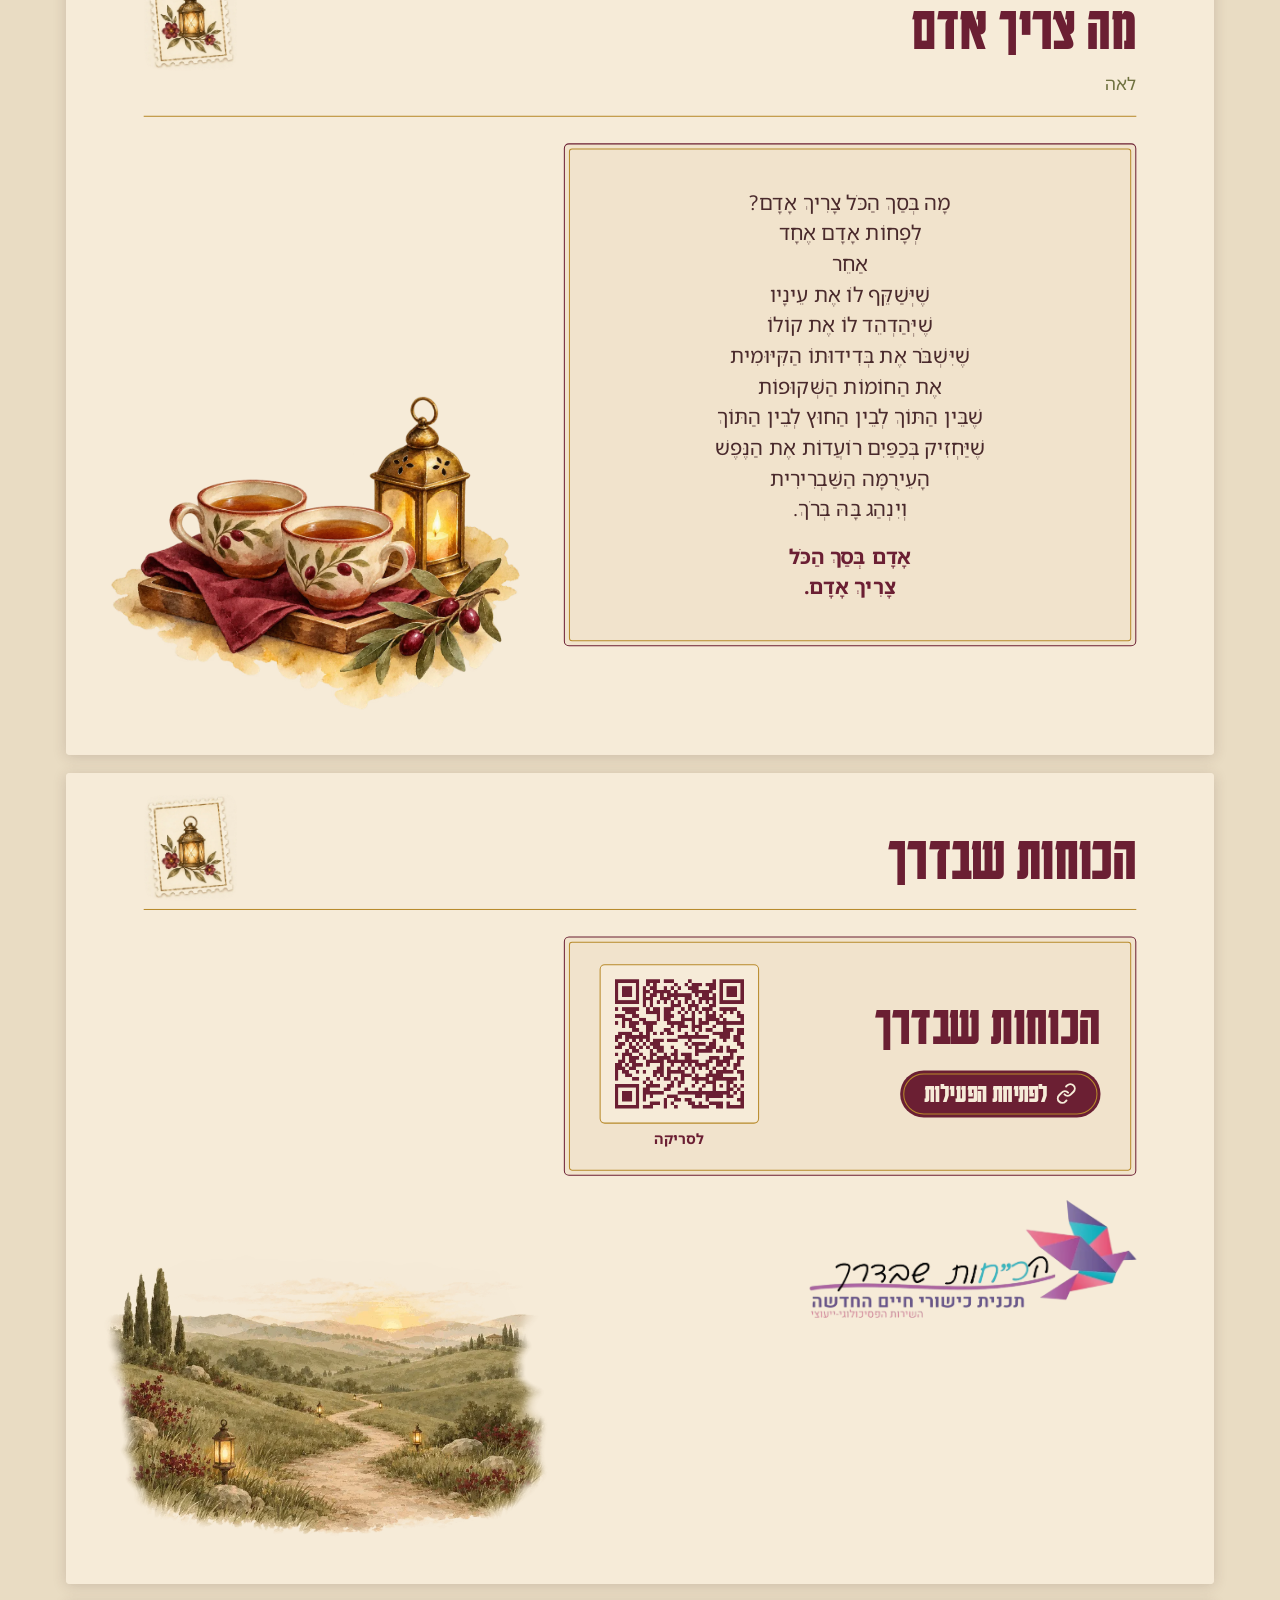
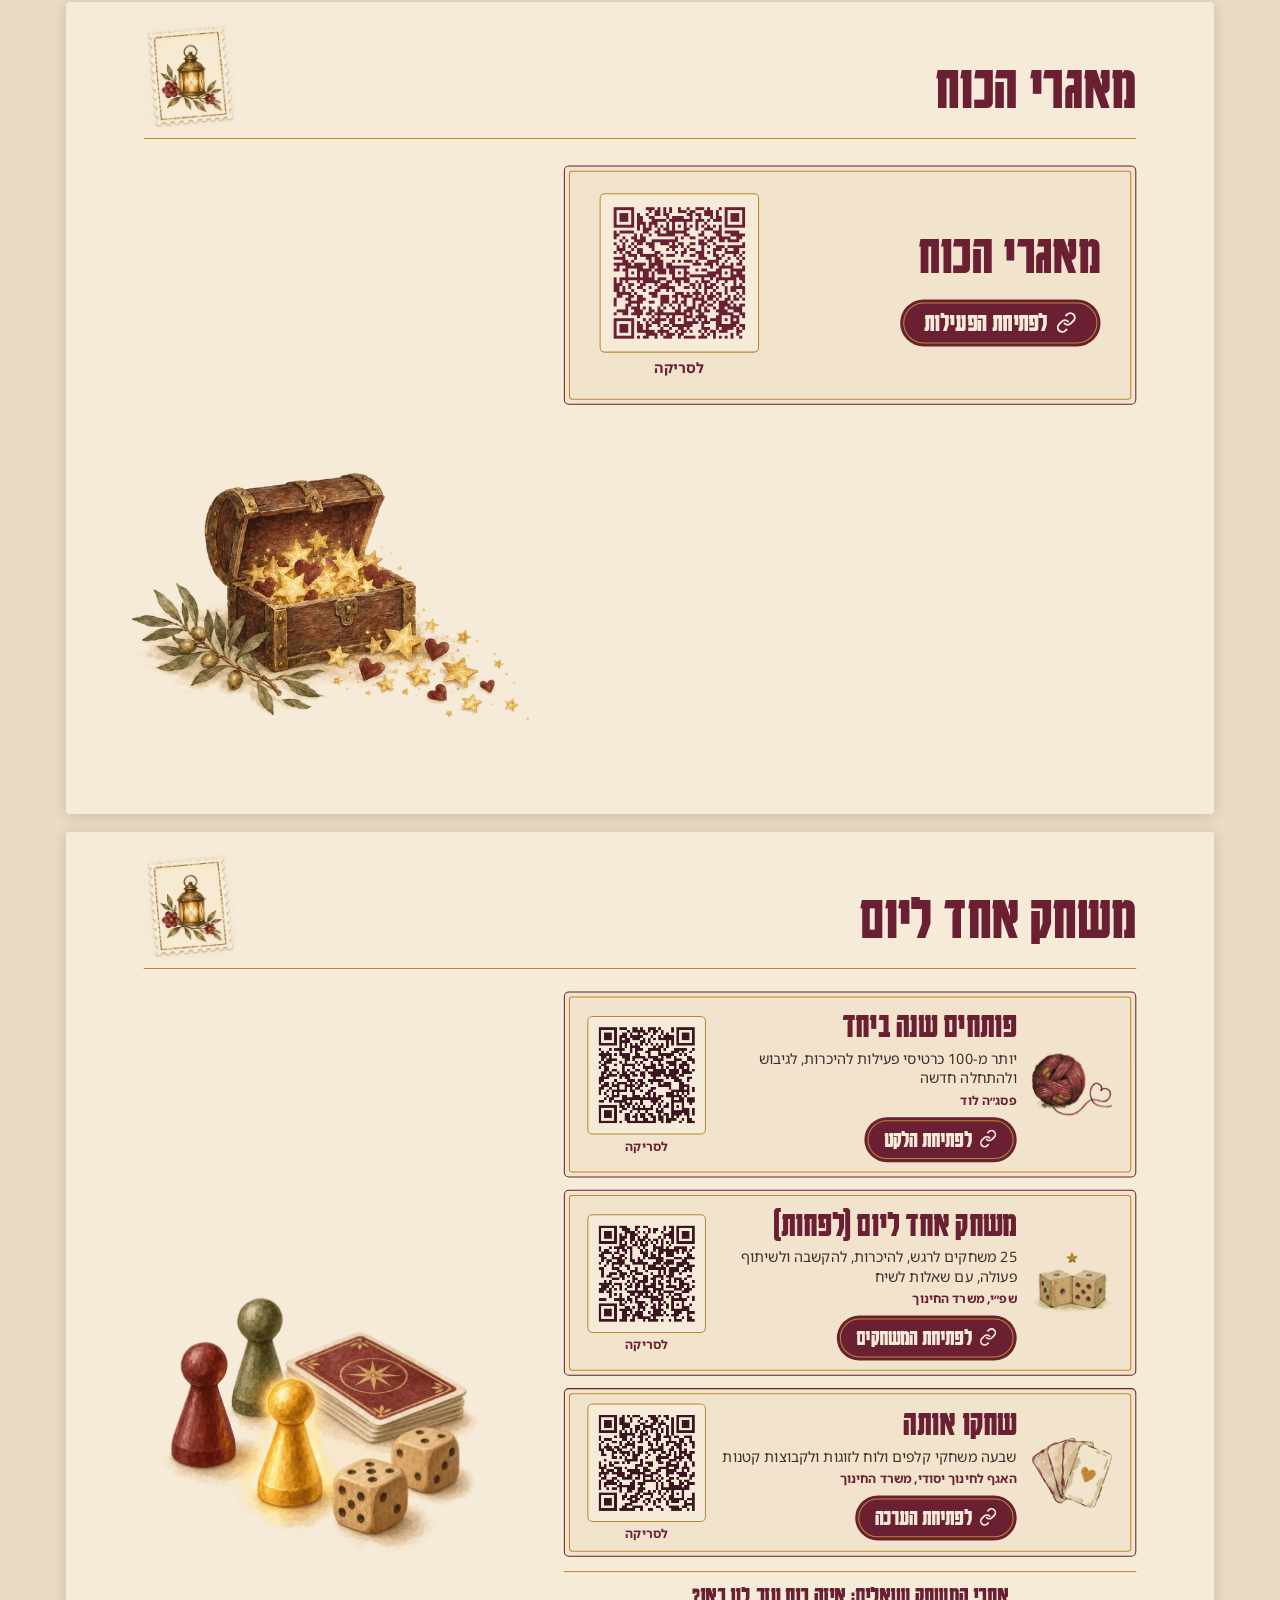
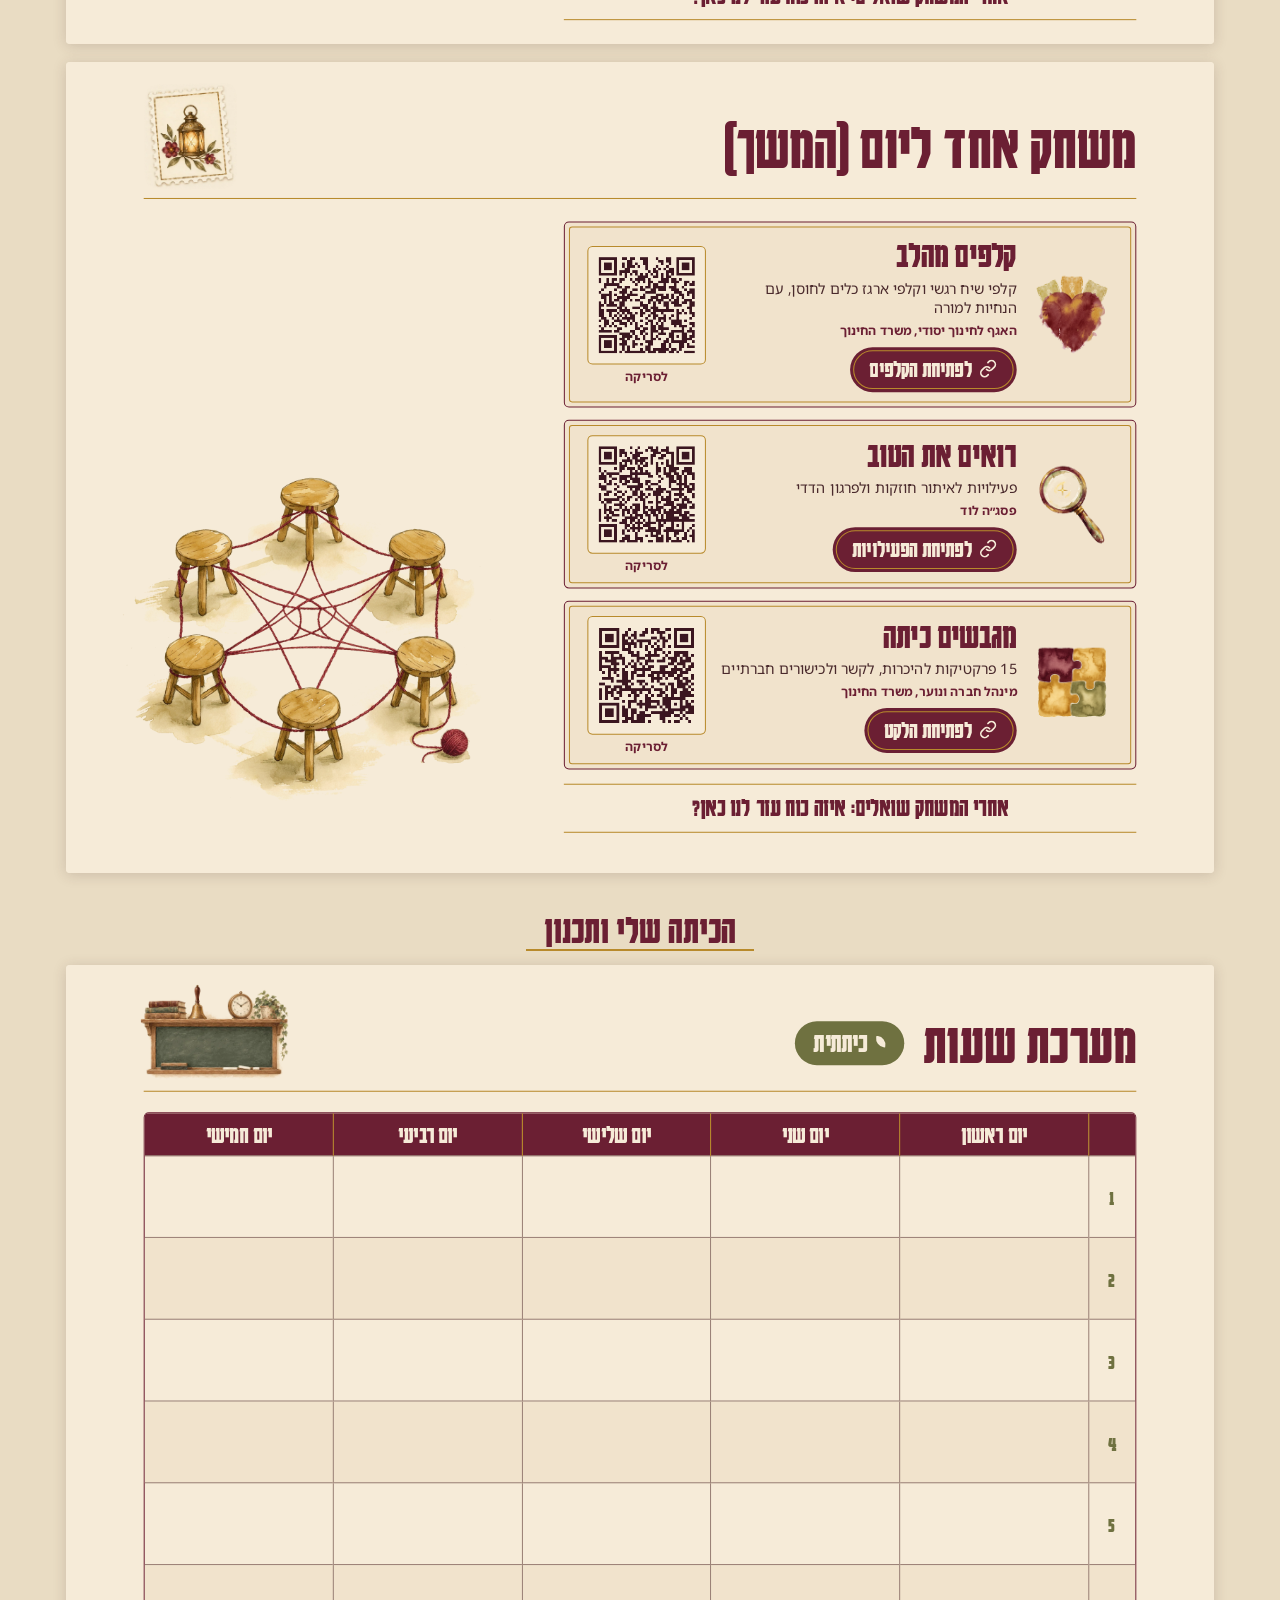
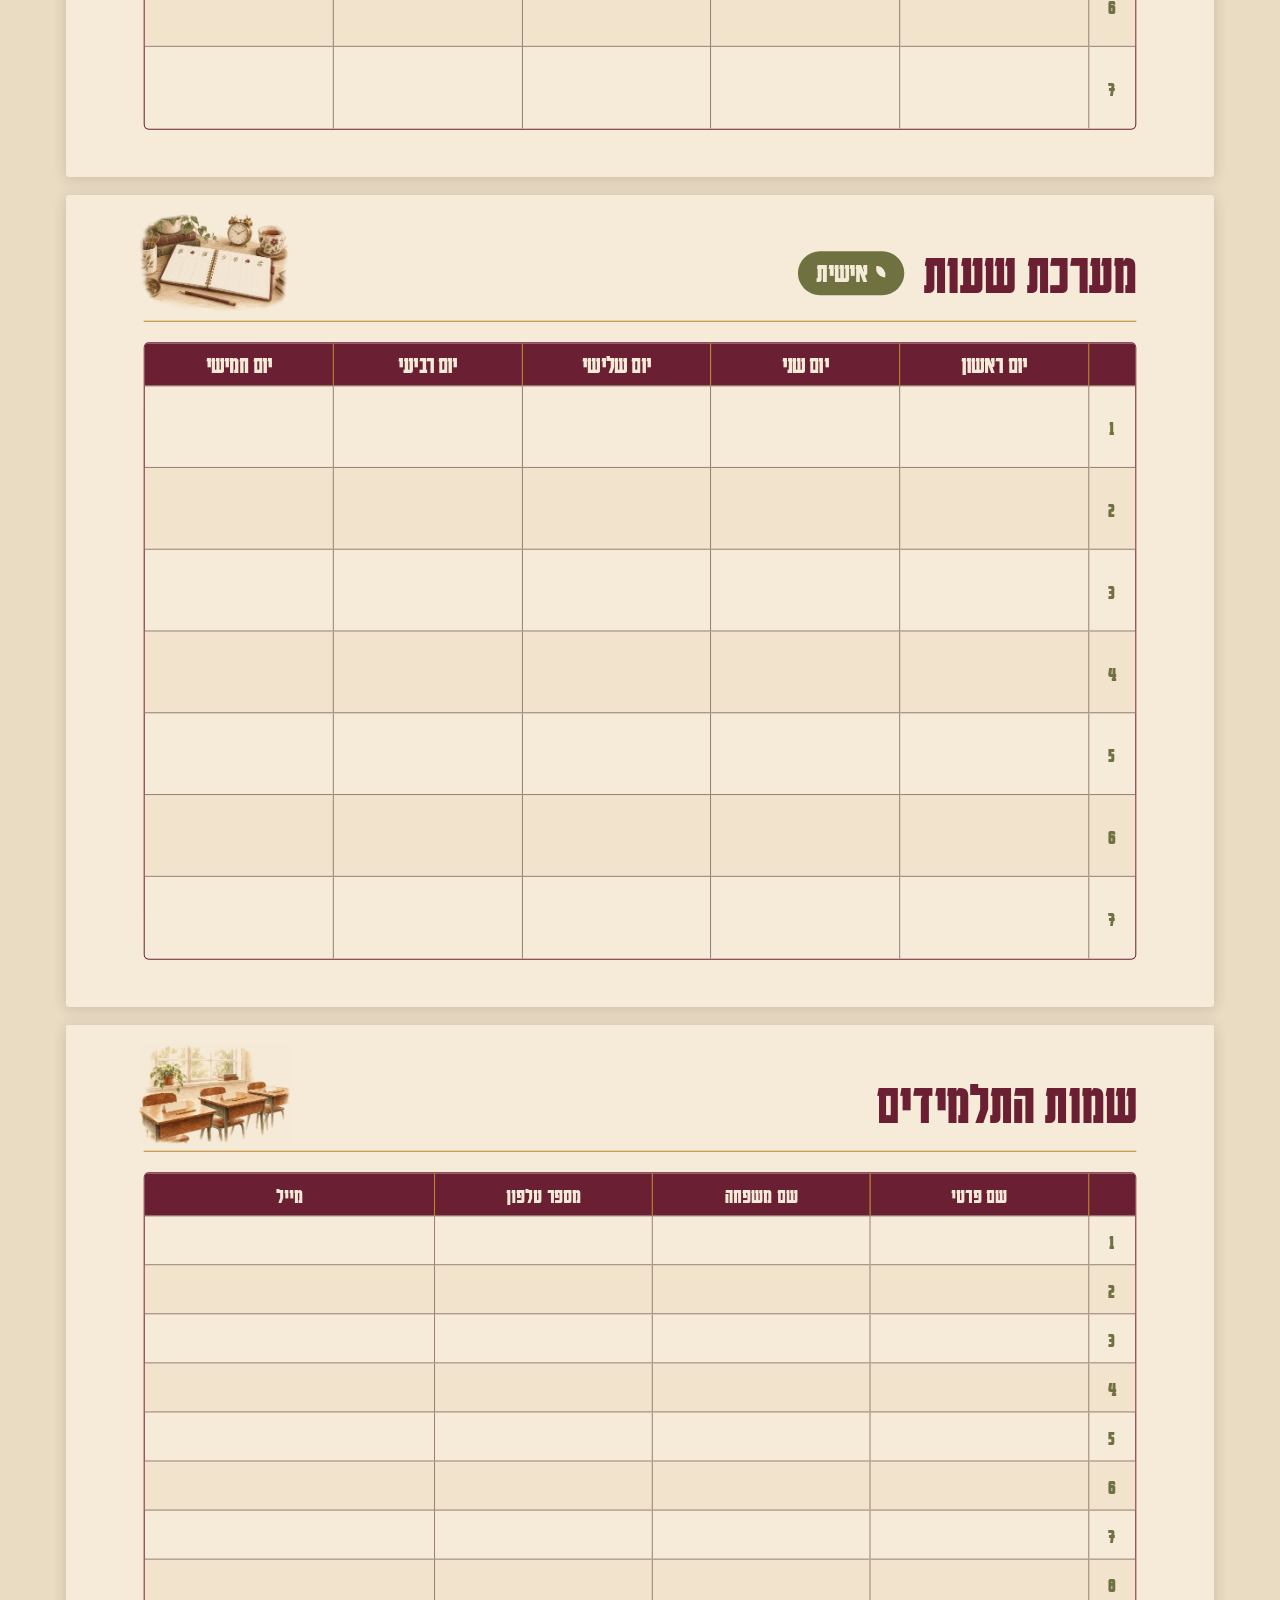
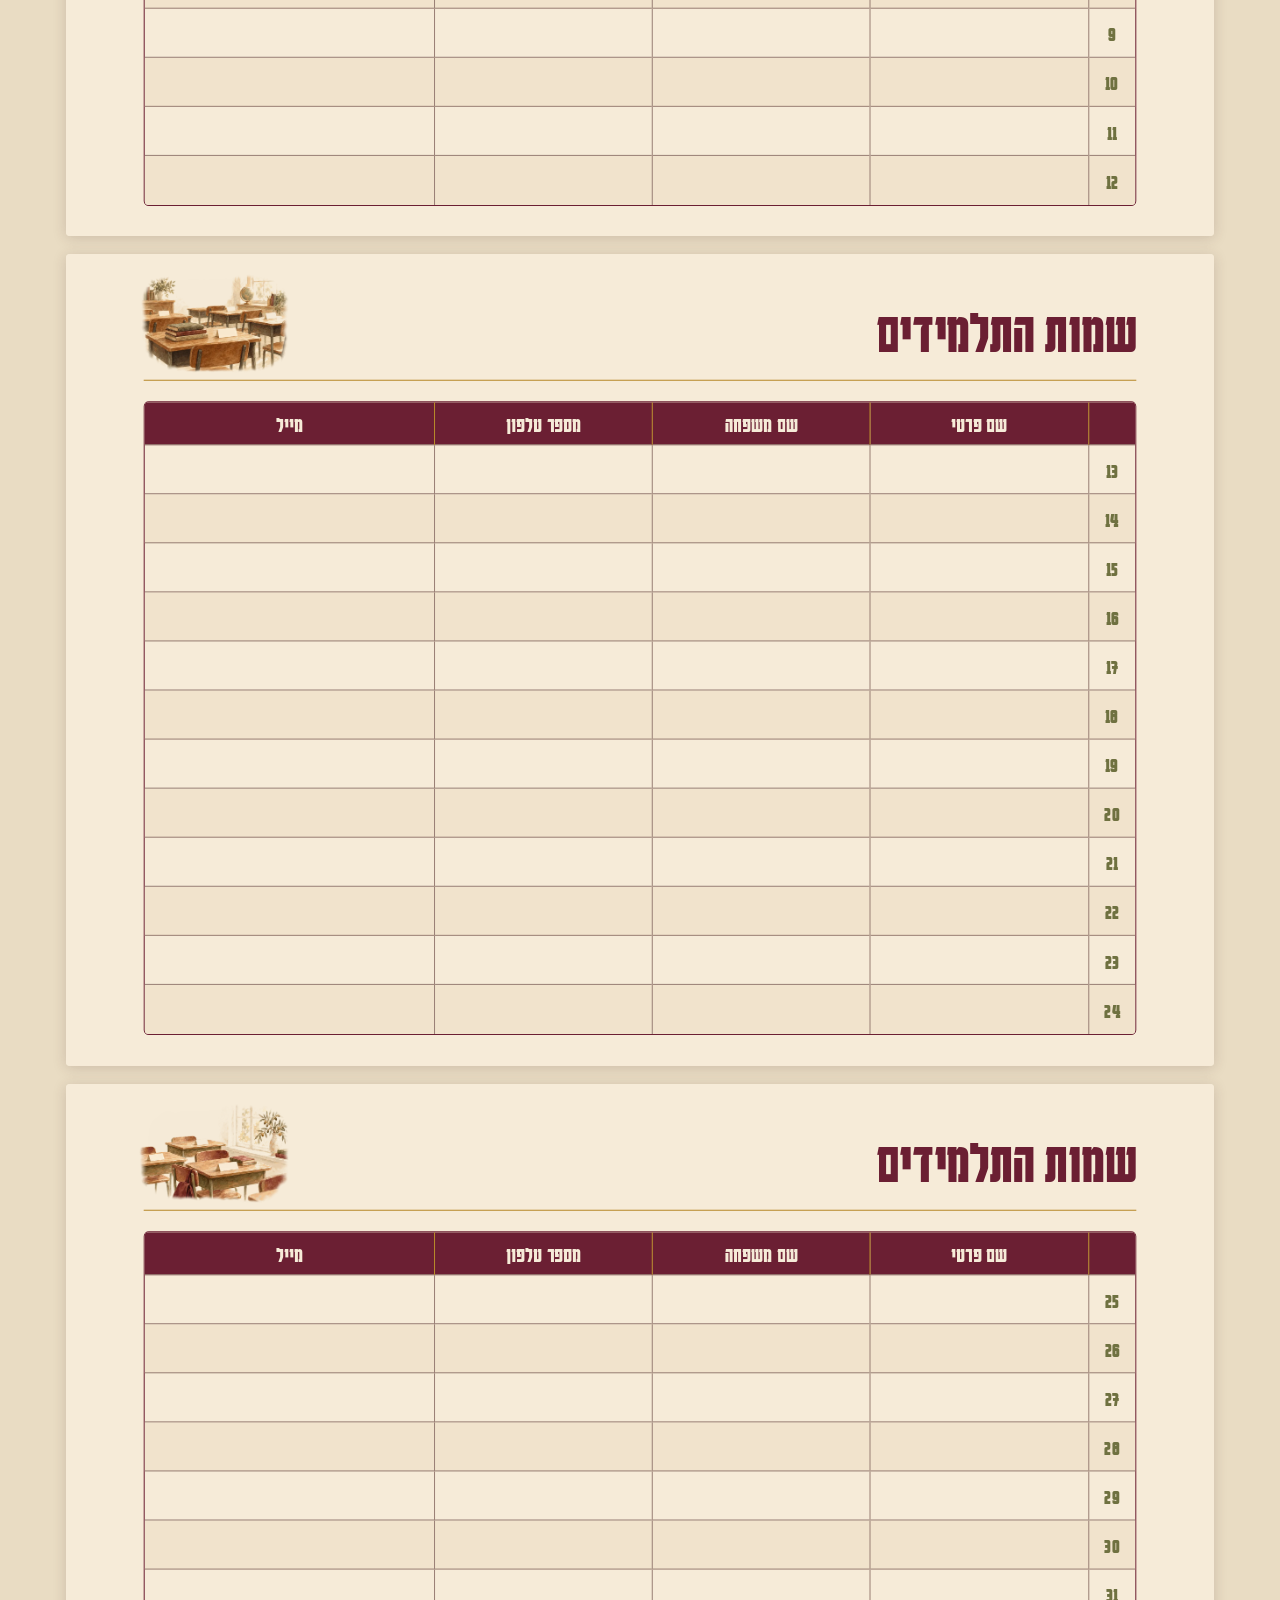
==== commit bd672365: "Expand 'משחק אחד ליום' into two link-card pages (39 pages); update table of contents; regenerate pri" ====
--- a/index.html
+++ b/index.html
@@ -130,25 +130,25 @@
 <span style="flex: 1; display: flex; flex-direction: column; gap: 2px"><span style="font-family: 'Karantina','Noto Sans Hebrew',sans-serif; font-weight: 700; font-size: 32px; line-height: 1.05; color: #6b1f33">כוחות ומשאבים</span><span style="font-size: 15px; line-height: 22px">לקט הצעות, מה צריך אדם, הכוחות שבדרך, מאגרי הכוח, משחק אחד ליום</span></span>
 <span style="flex: none; font-size: 15px; font-weight: 700; color: #6f7140">עמ' 9</span>
 </a>
-<a href="#pg13" style="display: flex; align-items: center; gap: 18px; box-sizing: border-box; min-height: 78px; padding: 10px 20px; background: #f1e3cc; border: 1px solid #6b1f33; border-radius: 5px; text-decoration: none; color: #4a2a2c">
+<a href="#pg14" style="display: flex; align-items: center; gap: 18px; box-sizing: border-box; min-height: 78px; padding: 10px 20px; background: #f1e3cc; border: 1px solid #6b1f33; border-radius: 5px; text-decoration: none; color: #4a2a2c">
 <span style="flex: none; display: flex; align-items: center; justify-content: center; width: 46px; height: 46px; border-radius: 999px; background: #6b1f33; color: #f6ebd8; font-family: 'Karantina','Noto Sans Hebrew',sans-serif; font-weight: 700; font-size: 30px; line-height: 1">3</span>
 <span style="flex: 1; display: flex; flex-direction: column; gap: 2px"><span style="font-family: 'Karantina','Noto Sans Hebrew',sans-serif; font-weight: 700; font-size: 32px; line-height: 1.05; color: #6b1f33">הכיתה שלי ותכנון</span><span style="font-size: 15px; line-height: 22px">מערכות שעות, שמות התלמידים, תכנון שבועי</span></span>
-<span style="flex: none; font-size: 15px; font-weight: 700; color: #6f7140">עמ' 14</span>
-</a>
-<a href="#pg20" style="display: flex; align-items: center; gap: 18px; box-sizing: border-box; min-height: 78px; padding: 10px 20px; background: #f1e3cc; border: 1px solid #6b1f33; border-radius: 5px; text-decoration: none; color: #4a2a2c">
+<span style="flex: none; font-size: 15px; font-weight: 700; color: #6f7140">עמ' 15</span>
+</a>
+<a href="#pg21" style="display: flex; align-items: center; gap: 18px; box-sizing: border-box; min-height: 78px; padding: 10px 20px; background: #f1e3cc; border: 1px solid #6b1f33; border-radius: 5px; text-decoration: none; color: #4a2a2c">
 <span style="flex: none; display: flex; align-items: center; justify-content: center; width: 46px; height: 46px; border-radius: 999px; background: #6f7140; color: #f6ebd8; font-family: 'Karantina','Noto Sans Hebrew',sans-serif; font-weight: 700; font-size: 30px; line-height: 1">4</span>
 <span style="flex: 1; display: flex; flex-direction: column; gap: 2px"><span style="font-family: 'Karantina','Noto Sans Hebrew',sans-serif; font-weight: 700; font-size: 32px; line-height: 1.05; color: #6b1f33">שיחות אישיות</span><span style="font-size: 15px; line-height: 22px">הנחיות לשיחה אישית, ארגז כלים, יום אחד, דף לתיעוד שיח אישי</span></span>
-<span style="flex: none; font-size: 15px; font-weight: 700; color: #6f7140">עמ' 21</span>
-</a>
-<a href="#pg25" style="display: flex; align-items: center; gap: 18px; box-sizing: border-box; min-height: 78px; padding: 10px 20px; background: #f1e3cc; border: 1px solid #6b1f33; border-radius: 5px; text-decoration: none; color: #4a2a2c">
+<span style="flex: none; font-size: 15px; font-weight: 700; color: #6f7140">עמ' 22</span>
+</a>
+<a href="#pg26" style="display: flex; align-items: center; gap: 18px; box-sizing: border-box; min-height: 78px; padding: 10px 20px; background: #f1e3cc; border: 1px solid #6b1f33; border-radius: 5px; text-decoration: none; color: #4a2a2c">
 <span style="flex: none; display: flex; align-items: center; justify-content: center; width: 46px; height: 46px; border-radius: 999px; background: #6b1f33; color: #f6ebd8; font-family: 'Karantina','Noto Sans Hebrew',sans-serif; font-weight: 700; font-size: 30px; line-height: 1">5</span>
 <span style="flex: 1; display: flex; flex-direction: column; gap: 2px"><span style="font-family: 'Karantina','Noto Sans Hebrew',sans-serif; font-weight: 700; font-size: 32px; line-height: 1.05; color: #6b1f33">קשר עם צוות והורים</span><span style="font-size: 15px; line-height: 22px">מברק של נחת, שיר לדרך, סיכומי שיחות, ישיבות פדגוגיות, משימות ורשימות</span></span>
-<span style="flex: none; font-size: 15px; font-weight: 700; color: #6f7140">עמ' 26</span>
-</a>
-<a href="#pg33" style="display: flex; align-items: center; gap: 18px; box-sizing: border-box; min-height: 78px; padding: 10px 20px; background: #f1e3cc; border: 1px solid #6b1f33; border-radius: 5px; text-decoration: none; color: #4a2a2c">
+<span style="flex: none; font-size: 15px; font-weight: 700; color: #6f7140">עמ' 27</span>
+</a>
+<a href="#pg34" style="display: flex; align-items: center; gap: 18px; box-sizing: border-box; min-height: 78px; padding: 10px 20px; background: #f1e3cc; border: 1px solid #6b1f33; border-radius: 5px; text-decoration: none; color: #4a2a2c">
 <span style="flex: none; display: flex; align-items: center; justify-content: center; width: 46px; height: 46px; border-radius: 999px; background: #6f7140; color: #f6ebd8; font-family: 'Karantina','Noto Sans Hebrew',sans-serif; font-weight: 700; font-size: 30px; line-height: 1">6</span>
 <span style="flex: 1; display: flex; flex-direction: column; gap: 2px"><span style="font-family: 'Karantina','Noto Sans Hebrew',sans-serif; font-weight: 700; font-size: 32px; line-height: 1.05; color: #6b1f33">סיכום המסע</span><span style="font-size: 15px; line-height: 22px">כוחות ותובנות מהשנה, רגעים של זוהר וגאווה, מבט לעתיד</span></span>
-<span style="flex: none; font-size: 15px; font-weight: 700; color: #6f7140">עמ' 34</span>
+<span style="flex: none; font-size: 15px; font-weight: 700; color: #6f7140">עמ' 35</span>
 </a>
 </nav>
 </div></div></div></section><h2 class="ch" id="ch1"><span>פתיחת בוקר וסיום יום</span></h2><section class="sheet" id="pg3" aria-label="פתיחת בוקר: גלגל לבוקר טוב"><div class="frame"><div class="scaler"><div dir="rtl" style="direction: rtl; position: relative; width: 1123px; height: 794px; box-sizing: border-box; background: #f6ebd8; color: #4a2a2c; font-family: 'Noto Sans Hebrew','Rubik',sans-serif; overflow: hidden; padding: 0 76px">
@@ -563,38 +563,167 @@
 </div>
 </div></div></div></section><section class="sheet" id="pg12" aria-label="משחק אחד ליום"><div class="frame"><div class="scaler"><div dir="rtl" style="direction: rtl; position: relative; width: 1123px; height: 794px; box-sizing: border-box; background: #f6ebd8; color: #4a2a2c; font-family: 'Noto Sans Hebrew','Rubik',sans-serif; overflow: hidden; padding: 0 76px">
 <img loading="lazy" decoding="async" src="img/905d92c9c2f33c537f57100cf28aaa92.webp" alt="" aria-hidden="true" style="position: absolute; left: 70px; bottom: 50px; width: 340px; height: 340px">
-<header style="position: relative; padding: 50px 0 18px; border-bottom: 1.5px solid #b88a2b; margin-bottom: 26px">
+<header style="position: relative; padding: 50px 0 18px; border-bottom: 1.5px solid #b88a2b; margin-bottom: 22px">
 <div style="display: flex; align-items: center; gap: 18px; padding-inline-end: 110px">
 <h1 style="margin: 0; font-family: 'Karantina','Noto Sans Hebrew',sans-serif; font-weight: 700; font-size: 62px; line-height: 1.05; color: #6b1f33">משחק אחד ליום</h1>
-
-</div>
-
-<img loading="lazy" decoding="async" src="img/c4fcf6742540a62b8436416627c393c3.webp" alt="" aria-hidden="true" style="position: absolute; inset-inline-end: 0; top: 20px; width: 92px; height: 106px">
-</header>
-<div style="position: relative; width: 560px; display: flex; flex-direction: column; gap: 14px">
-<section style="position: relative; box-sizing: border-box; background: #f1e3cc; border: 1px solid #6b1f33; border-radius: 5px; ">
-<div aria-hidden="true" style="position: absolute; inset: 4px; border: 1px solid #b88a2b; border-radius: 3px; pointer-events: none"></div>
-
-<div style="position: relative; display: flex; align-items: center; justify-content: space-between; gap: 18px; padding: 26px 34px">
-<div style="display: flex; flex-direction: column; align-items: flex-start; gap: 16px">
-<h2 style="margin: 0; font-family: 'Karantina','Noto Sans Hebrew',sans-serif; font-weight: 700; font-size: 56px; line-height: 1.05; color: #6b1f33">משחק אחד ליום</h2>
-
-<a target="_blank" rel="noopener" href="https://meyda.education.gov.il/files/shefi/cherum/Haravot_Barzel/Talmidim/Maagarei_Koach_Merkazei_Pinui/Mischak_Leyom.pdf" style="position: relative; display: inline-flex; align-items: center; gap: 8px; height: 46px; padding: 0 23px 2px; border-radius: 999px; background: #6b1f33; color: #f6ebd8; font-family: 'Karantina','Noto Sans Hebrew',sans-serif; font-weight: 700; font-size: 26px; line-height: 1; text-decoration: none; white-space: nowrap">
-<span aria-hidden="true" style="position: absolute; inset: 3px; border: 1px solid #b88a2b; border-radius: 999px"></span>
-<svg aria-hidden="true" width="21" height="21" viewBox="0 0 24 24" fill="none" stroke="currentColor" stroke-width="2.2" stroke-linecap="round" stroke-linejoin="round" style="flex: none"><path d="M10 13a5 5 0 0 0 7.07 0l3-3a5 5 0 0 0-7.07-7.07l-1.2 1.2"></path><path d="M14 11a5 5 0 0 0-7.07 0l-3 3a5 5 0 0 0 7.07 7.07l1.2-1.2"></path></svg>
-<span style="position: relative">לפתיחת הפעילות</span>
-</a>
-</div>
-<div style="flex: none; display: flex; flex-direction: column; align-items: center; gap: 6px">
-<div style="box-sizing: border-box; width: 156px; height: 156px; padding: 7px; background: #f6ebd8; border: 1px solid #b88a2b; border-radius: 5px">
-<img loading="lazy" decoding="async" src="img/qr-mischak.png" alt="קוד QR" style="display: block; width: 140px; height: 140px">
-</div>
-<span style="font-size: 14px; line-height: 18px; font-weight: 700; color: #6b1f33">לסריקה</span>
-</div>
-</div>
-</section>
-</div>
-</div></div></div></section><h2 class="ch" id="ch3"><span>הכיתה שלי ותכנון</span></h2><section class="sheet" id="pg13" aria-label="מערכת שעות כיתתית"><div class="frame"><div class="scaler"><div dir="rtl" style="direction: rtl; position: relative; width: 1123px; height: 794px; box-sizing: border-box; background: #f6ebd8; color: #4a2a2c; font-family: 'Noto Sans Hebrew','Rubik',sans-serif; overflow: hidden; padding: 0 76px">
+</div>
+<img loading="lazy" decoding="async" src="img/c4fcf6742540a62b8436416627c393c3.webp" alt="" aria-hidden="true" style="position: absolute; inset-inline-end: 0; top: 20px; width: 92px; height: 106px">
+</header>
+<div style="position: relative; width: 560px; display: flex; flex-direction: column; gap: 12px">
+
+<section style="position: relative; box-sizing: border-box; background: #f1e3cc; border: 1px solid #6b1f33; border-radius: 5px">
+<div aria-hidden="true" style="position: absolute; inset: 4px; border: 1px solid #b88a2b; border-radius: 3px; pointer-events: none"></div>
+<div style="position: relative; display: flex; align-items: center; gap: 14px; padding: 14px 22px">
+<img loading="lazy" decoding="async" src="img/ee8f2e3f73e8350edcafba62460dcb5f.png" alt="" aria-hidden="true" style="flex: none; width: 80px; height: 63px; object-fit: contain">
+<div style="flex: 1; min-width: 0; display: flex; flex-direction: column; align-items: flex-start; gap: 5px">
+<h2 style="margin: 0; font-family: 'Karantina','Noto Sans Hebrew',sans-serif; font-weight: 700; font-size: 36px; line-height: 1; color: #6b1f33">פותחים שנה ביחד</h2>
+<p style="margin: 0; font-size: 14px; line-height: 19px">יותר מ-100 כרטיסי פעילות להיכרות, לגיבוש ולהתחלה חדשה</p>
+<p style="margin: 0; font-size: 12px; line-height: 16px; font-weight: 700; color: #6b1f33">פסג״ה לוד</p>
+<a href="https://drive.google.com/file/d/1W28QY9T_CsaBojmmCQPUBBrtGSYVneaZ/view" style="position: relative; display: inline-flex; align-items: center; gap: 7px; height: 44px; margin-top: 3px; padding: 0 19px 2px; border-radius: 999px; background: #6b1f33; color: #f6ebd8; font-family: 'Karantina','Noto Sans Hebrew',sans-serif; font-weight: 700; font-size: 23px; line-height: 1; text-decoration: none; white-space: nowrap">
+<span aria-hidden="true" style="position: absolute; inset: 3px; border: 1px solid #b88a2b; border-radius: 999px"></span>
+<svg aria-hidden="true" width="18" height="18" viewBox="0 0 24 24" fill="none" stroke="currentColor" stroke-width="2.2" stroke-linecap="round" stroke-linejoin="round" style="flex: none"><path d="M10 13a5 5 0 0 0 7.07 0l3-3a5 5 0 0 0-7.07-7.07l-1.2 1.2"></path><path d="M14 11a5 5 0 0 0-7.07 0l-3 3a5 5 0 0 0 7.07 7.07l1.2-1.2"></path></svg>
+<span style="position: relative">לפתיחת הלקט</span>
+</a>
+</div>
+<div style="flex: none; display: flex; flex-direction: column; align-items: center; gap: 4px">
+<div style="box-sizing: border-box; width: 116px; height: 116px; padding: 5px; background: #f6ebd8; border: 1px solid #b88a2b; border-radius: 5px">
+<img loading="lazy" decoding="async" src="img/6ea094c10a9476d543f1a1785ba870ee.png" alt="קוד QR" style="display: block; width: 104px; height: 104px">
+</div>
+<span style="font-size: 12px; line-height: 15px; font-weight: 700; color: #6b1f33">לסריקה</span>
+</div>
+</div>
+</section>
+
+<section style="position: relative; box-sizing: border-box; background: #f1e3cc; border: 1px solid #6b1f33; border-radius: 5px">
+<div aria-hidden="true" style="position: absolute; inset: 4px; border: 1px solid #b88a2b; border-radius: 3px; pointer-events: none"></div>
+<div style="position: relative; display: flex; align-items: center; gap: 14px; padding: 14px 22px">
+<img loading="lazy" decoding="async" src="img/897998a668407ec1a01a7670bd4390ad.png" alt="" aria-hidden="true" style="flex: none; width: 80px; height: 63px; object-fit: contain">
+<div style="flex: 1; min-width: 0; display: flex; flex-direction: column; align-items: flex-start; gap: 5px">
+<h2 style="margin: 0; font-family: 'Karantina','Noto Sans Hebrew',sans-serif; font-weight: 700; font-size: 36px; line-height: 1; color: #6b1f33">משחק אחד ליום (לפחות)</h2>
+<p style="margin: 0; font-size: 14px; line-height: 19px">25 משחקים לרגש, להיכרות, להקשבה ולשיתוף פעולה, עם שאלות לשיח</p>
+<p style="margin: 0; font-size: 12px; line-height: 16px; font-weight: 700; color: #6b1f33">שפ״י, משרד החינוך</p>
+<a href="https://meyda.education.gov.il/files/Shefi/New_Year_Tashpav/Yesodi/Games_Yesodi.pdf" style="position: relative; display: inline-flex; align-items: center; gap: 7px; height: 44px; margin-top: 3px; padding: 0 19px 2px; border-radius: 999px; background: #6b1f33; color: #f6ebd8; font-family: 'Karantina','Noto Sans Hebrew',sans-serif; font-weight: 700; font-size: 23px; line-height: 1; text-decoration: none; white-space: nowrap">
+<span aria-hidden="true" style="position: absolute; inset: 3px; border: 1px solid #b88a2b; border-radius: 999px"></span>
+<svg aria-hidden="true" width="18" height="18" viewBox="0 0 24 24" fill="none" stroke="currentColor" stroke-width="2.2" stroke-linecap="round" stroke-linejoin="round" style="flex: none"><path d="M10 13a5 5 0 0 0 7.07 0l3-3a5 5 0 0 0-7.07-7.07l-1.2 1.2"></path><path d="M14 11a5 5 0 0 0-7.07 0l-3 3a5 5 0 0 0 7.07 7.07l1.2-1.2"></path></svg>
+<span style="position: relative">לפתיחת המשחקים</span>
+</a>
+</div>
+<div style="flex: none; display: flex; flex-direction: column; align-items: center; gap: 4px">
+<div style="box-sizing: border-box; width: 116px; height: 116px; padding: 5px; background: #f6ebd8; border: 1px solid #b88a2b; border-radius: 5px">
+<img loading="lazy" decoding="async" src="img/928886558e5b819f5b20d49d44bd211d.png" alt="קוד QR" style="display: block; width: 104px; height: 104px">
+</div>
+<span style="font-size: 12px; line-height: 15px; font-weight: 700; color: #6b1f33">לסריקה</span>
+</div>
+</div>
+</section>
+
+<section style="position: relative; box-sizing: border-box; background: #f1e3cc; border: 1px solid #6b1f33; border-radius: 5px">
+<div aria-hidden="true" style="position: absolute; inset: 4px; border: 1px solid #b88a2b; border-radius: 3px; pointer-events: none"></div>
+<div style="position: relative; display: flex; align-items: center; gap: 14px; padding: 14px 22px">
+<img loading="lazy" decoding="async" src="img/b62d4d2d5ef0d3bd01ff39c95ca675be.png" alt="" aria-hidden="true" style="flex: none; width: 80px; height: 70px; object-fit: contain">
+<div style="flex: 1; min-width: 0; display: flex; flex-direction: column; align-items: flex-start; gap: 5px">
+<h2 style="margin: 0; font-family: 'Karantina','Noto Sans Hebrew',sans-serif; font-weight: 700; font-size: 36px; line-height: 1; color: #6b1f33">שחקו אותה</h2>
+<p style="margin: 0; font-size: 14px; line-height: 19px">שבעה משחקי קלפים ולוח לזוגות ולקבוצות קטנות</p>
+<p style="margin: 0; font-size: 12px; line-height: 16px; font-weight: 700; color: #6b1f33">האגף לחינוך יסודי, משרד החינוך</p>
+<a href="https://meyda.education.gov.il/files/yesodi/iron_swords/igeret/play_it.pdf" style="position: relative; display: inline-flex; align-items: center; gap: 7px; height: 44px; margin-top: 3px; padding: 0 19px 2px; border-radius: 999px; background: #6b1f33; color: #f6ebd8; font-family: 'Karantina','Noto Sans Hebrew',sans-serif; font-weight: 700; font-size: 23px; line-height: 1; text-decoration: none; white-space: nowrap">
+<span aria-hidden="true" style="position: absolute; inset: 3px; border: 1px solid #b88a2b; border-radius: 999px"></span>
+<svg aria-hidden="true" width="18" height="18" viewBox="0 0 24 24" fill="none" stroke="currentColor" stroke-width="2.2" stroke-linecap="round" stroke-linejoin="round" style="flex: none"><path d="M10 13a5 5 0 0 0 7.07 0l3-3a5 5 0 0 0-7.07-7.07l-1.2 1.2"></path><path d="M14 11a5 5 0 0 0-7.07 0l-3 3a5 5 0 0 0 7.07 7.07l1.2-1.2"></path></svg>
+<span style="position: relative">לפתיחת הערכה</span>
+</a>
+</div>
+<div style="flex: none; display: flex; flex-direction: column; align-items: center; gap: 4px">
+<div style="box-sizing: border-box; width: 116px; height: 116px; padding: 5px; background: #f6ebd8; border: 1px solid #b88a2b; border-radius: 5px">
+<img loading="lazy" decoding="async" src="img/4da7099eca3fc7b8bffdc9d2ce3e3b99.png" alt="קוד QR" style="display: block; width: 104px; height: 104px">
+</div>
+<span style="font-size: 12px; line-height: 15px; font-weight: 700; color: #6b1f33">לסריקה</span>
+</div>
+</div>
+</section>
+
+<p style="margin: 2px 0 0; padding: 9px 18px; box-sizing: border-box; border-top: 1.5px solid #b88a2b; border-bottom: 1.5px solid #b88a2b; font-family: 'Karantina','Noto Sans Hebrew',sans-serif; font-weight: 700; font-size: 25px; line-height: 1.1; color: #6b1f33; text-align: center">אחרי המשחק שואלים: איזה כוח עזר לנו כאן?</p>
+</div>
+</div></div></div></section><section class="sheet" id="pg13" aria-label="משחק אחד ליום (המשך)"><div class="frame"><div class="scaler"><div dir="rtl" style="direction: rtl; position: relative; width: 1123px; height: 794px; box-sizing: border-box; background: #f6ebd8; color: #4a2a2c; font-family: 'Noto Sans Hebrew','Rubik',sans-serif; overflow: hidden; padding: 0 76px">
+<img loading="lazy" decoding="async" src="img/608d7bb81b4fe523f9be008921cb03c0.webp" alt="" aria-hidden="true" style="position: absolute; left: 50px; bottom: 40px; width: 380px; height: 380px">
+<header style="position: relative; padding: 50px 0 18px; border-bottom: 1.5px solid #b88a2b; margin-bottom: 22px">
+<div style="display: flex; align-items: center; gap: 18px; padding-inline-end: 110px">
+<h1 style="margin: 0; font-family: 'Karantina','Noto Sans Hebrew',sans-serif; font-weight: 700; font-size: 62px; line-height: 1.05; color: #6b1f33">משחק אחד ליום (המשך)</h1>
+</div>
+<img loading="lazy" decoding="async" src="img/c4fcf6742540a62b8436416627c393c3.webp" alt="" aria-hidden="true" style="position: absolute; inset-inline-end: 0; top: 20px; width: 92px; height: 106px">
+</header>
+<div style="position: relative; width: 560px; display: flex; flex-direction: column; gap: 12px">
+
+<section style="position: relative; box-sizing: border-box; background: #f1e3cc; border: 1px solid #6b1f33; border-radius: 5px">
+<div aria-hidden="true" style="position: absolute; inset: 4px; border: 1px solid #b88a2b; border-radius: 3px; pointer-events: none"></div>
+<div style="position: relative; display: flex; align-items: center; gap: 14px; padding: 14px 22px">
+<img loading="lazy" decoding="async" src="img/b8eef143c5a108e33c57aeb8993d1f85.png" alt="" aria-hidden="true" style="flex: none; width: 80px; height: 76px; object-fit: contain">
+<div style="flex: 1; min-width: 0; display: flex; flex-direction: column; align-items: flex-start; gap: 5px">
+<h2 style="margin: 0; font-family: 'Karantina','Noto Sans Hebrew',sans-serif; font-weight: 700; font-size: 36px; line-height: 1; color: #6b1f33">קלפים מהלב</h2>
+<p style="margin: 0; font-size: 14px; line-height: 19px">קלפי שיח רגשי וקלפי ארגז כלים לחוסן, עם הנחיות למורה</p>
+<p style="margin: 0; font-size: 12px; line-height: 16px; font-weight: 700; color: #6b1f33">האגף לחינוך יסודי, משרד החינוך</p>
+<a href="https://meyda.education.gov.il/files/yesodi/iron_swords/documents/KLAFIM_MEHALEV.pdf" style="position: relative; display: inline-flex; align-items: center; gap: 7px; height: 44px; margin-top: 3px; padding: 0 19px 2px; border-radius: 999px; background: #6b1f33; color: #f6ebd8; font-family: 'Karantina','Noto Sans Hebrew',sans-serif; font-weight: 700; font-size: 23px; line-height: 1; text-decoration: none; white-space: nowrap">
+<span aria-hidden="true" style="position: absolute; inset: 3px; border: 1px solid #b88a2b; border-radius: 999px"></span>
+<svg aria-hidden="true" width="18" height="18" viewBox="0 0 24 24" fill="none" stroke="currentColor" stroke-width="2.2" stroke-linecap="round" stroke-linejoin="round" style="flex: none"><path d="M10 13a5 5 0 0 0 7.07 0l3-3a5 5 0 0 0-7.07-7.07l-1.2 1.2"></path><path d="M14 11a5 5 0 0 0-7.07 0l-3 3a5 5 0 0 0 7.07 7.07l1.2-1.2"></path></svg>
+<span style="position: relative">לפתיחת הקלפים</span>
+</a>
+</div>
+<div style="flex: none; display: flex; flex-direction: column; align-items: center; gap: 4px">
+<div style="box-sizing: border-box; width: 116px; height: 116px; padding: 5px; background: #f6ebd8; border: 1px solid #b88a2b; border-radius: 5px">
+<img loading="lazy" decoding="async" src="img/a6a50c27d0375e7e3a775f401111f7d5.png" alt="קוד QR" style="display: block; width: 104px; height: 104px">
+</div>
+<span style="font-size: 12px; line-height: 15px; font-weight: 700; color: #6b1f33">לסריקה</span>
+</div>
+</div>
+</section>
+
+<section style="position: relative; box-sizing: border-box; background: #f1e3cc; border: 1px solid #6b1f33; border-radius: 5px">
+<div aria-hidden="true" style="position: absolute; inset: 4px; border: 1px solid #b88a2b; border-radius: 3px; pointer-events: none"></div>
+<div style="position: relative; display: flex; align-items: center; gap: 14px; padding: 14px 22px">
+<img loading="lazy" decoding="async" src="img/0ad280d96c4a07e23c8d4a3187687189.png" alt="" aria-hidden="true" style="flex: none; width: 80px; height: 76px; object-fit: contain">
+<div style="flex: 1; min-width: 0; display: flex; flex-direction: column; align-items: flex-start; gap: 5px">
+<h2 style="margin: 0; font-family: 'Karantina','Noto Sans Hebrew',sans-serif; font-weight: 700; font-size: 36px; line-height: 1; color: #6b1f33">רואים את הטוב</h2>
+<p style="margin: 0; font-size: 14px; line-height: 19px">פעילויות לאיתור חוזקות ולפרגון הדדי</p>
+<p style="margin: 0; font-size: 12px; line-height: 16px; font-weight: 700; color: #6b1f33">פסג״ה לוד</p>
+<a href="https://drive.google.com/file/d/1ICdyagbS3m4gkllSdv2cPSc64e16_bxq/view" style="position: relative; display: inline-flex; align-items: center; gap: 7px; height: 44px; margin-top: 3px; padding: 0 19px 2px; border-radius: 999px; background: #6b1f33; color: #f6ebd8; font-family: 'Karantina','Noto Sans Hebrew',sans-serif; font-weight: 700; font-size: 23px; line-height: 1; text-decoration: none; white-space: nowrap">
+<span aria-hidden="true" style="position: absolute; inset: 3px; border: 1px solid #b88a2b; border-radius: 999px"></span>
+<svg aria-hidden="true" width="18" height="18" viewBox="0 0 24 24" fill="none" stroke="currentColor" stroke-width="2.2" stroke-linecap="round" stroke-linejoin="round" style="flex: none"><path d="M10 13a5 5 0 0 0 7.07 0l3-3a5 5 0 0 0-7.07-7.07l-1.2 1.2"></path><path d="M14 11a5 5 0 0 0-7.07 0l-3 3a5 5 0 0 0 7.07 7.07l1.2-1.2"></path></svg>
+<span style="position: relative">לפתיחת הפעילויות</span>
+</a>
+</div>
+<div style="flex: none; display: flex; flex-direction: column; align-items: center; gap: 4px">
+<div style="box-sizing: border-box; width: 116px; height: 116px; padding: 5px; background: #f6ebd8; border: 1px solid #b88a2b; border-radius: 5px">
+<img loading="lazy" decoding="async" src="img/3549738e0e6b9aa7b1184d12a00a68e9.png" alt="קוד QR" style="display: block; width: 104px; height: 104px">
+</div>
+<span style="font-size: 12px; line-height: 15px; font-weight: 700; color: #6b1f33">לסריקה</span>
+</div>
+</div>
+</section>
+
+<section style="position: relative; box-sizing: border-box; background: #f1e3cc; border: 1px solid #6b1f33; border-radius: 5px">
+<div aria-hidden="true" style="position: absolute; inset: 4px; border: 1px solid #b88a2b; border-radius: 3px; pointer-events: none"></div>
+<div style="position: relative; display: flex; align-items: center; gap: 14px; padding: 14px 22px">
+<img loading="lazy" decoding="async" src="img/c8eba046228ed6c01d79235d2b052693.png" alt="" aria-hidden="true" style="flex: none; width: 80px; height: 76px; object-fit: contain">
+<div style="flex: 1; min-width: 0; display: flex; flex-direction: column; align-items: flex-start; gap: 5px">
+<h2 style="margin: 0; font-family: 'Karantina','Noto Sans Hebrew',sans-serif; font-weight: 700; font-size: 36px; line-height: 1; color: #6b1f33">מגבשים כיתה</h2>
+<p style="margin: 0; font-size: 14px; line-height: 19px">15 פרקטיקות להיכרות, לקשר ולכישורים חברתיים</p>
+<p style="margin: 0; font-size: 12px; line-height: 16px; font-weight: 700; color: #6b1f33">מינהל חברה ונוער, משרד החינוך</p>
+<a href="https://meyda.education.gov.il/files/noar/sel_3.pdf" style="position: relative; display: inline-flex; align-items: center; gap: 7px; height: 44px; margin-top: 3px; padding: 0 19px 2px; border-radius: 999px; background: #6b1f33; color: #f6ebd8; font-family: 'Karantina','Noto Sans Hebrew',sans-serif; font-weight: 700; font-size: 23px; line-height: 1; text-decoration: none; white-space: nowrap">
+<span aria-hidden="true" style="position: absolute; inset: 3px; border: 1px solid #b88a2b; border-radius: 999px"></span>
+<svg aria-hidden="true" width="18" height="18" viewBox="0 0 24 24" fill="none" stroke="currentColor" stroke-width="2.2" stroke-linecap="round" stroke-linejoin="round" style="flex: none"><path d="M10 13a5 5 0 0 0 7.07 0l3-3a5 5 0 0 0-7.07-7.07l-1.2 1.2"></path><path d="M14 11a5 5 0 0 0-7.07 0l-3 3a5 5 0 0 0 7.07 7.07l1.2-1.2"></path></svg>
+<span style="position: relative">לפתיחת הלקט</span>
+</a>
+</div>
+<div style="flex: none; display: flex; flex-direction: column; align-items: center; gap: 4px">
+<div style="box-sizing: border-box; width: 116px; height: 116px; padding: 5px; background: #f6ebd8; border: 1px solid #b88a2b; border-radius: 5px">
+<img loading="lazy" decoding="async" src="img/3e2e0b8483cc85b5b0d1f6eaff1d9331.png" alt="קוד QR" style="display: block; width: 104px; height: 104px">
+</div>
+<span style="font-size: 12px; line-height: 15px; font-weight: 700; color: #6b1f33">לסריקה</span>
+</div>
+</div>
+</section>
+
+<p style="margin: 2px 0 0; padding: 9px 18px; box-sizing: border-box; border-top: 1.5px solid #b88a2b; border-bottom: 1.5px solid #b88a2b; font-family: 'Karantina','Noto Sans Hebrew',sans-serif; font-weight: 700; font-size: 25px; line-height: 1.1; color: #6b1f33; text-align: center">אחרי המשחק שואלים: איזה כוח עזר לנו כאן?</p>
+</div>
+</div></div></div></section><h2 class="ch" id="ch3"><span>הכיתה שלי ותכנון</span></h2><section class="sheet" id="pg14" aria-label="מערכת שעות כיתתית"><div class="frame"><div class="scaler"><div dir="rtl" style="direction: rtl; position: relative; width: 1123px; height: 794px; box-sizing: border-box; background: #f6ebd8; color: #4a2a2c; font-family: 'Noto Sans Hebrew','Rubik',sans-serif; overflow: hidden; padding: 0 76px">
 <header style="position: relative; padding: 46px 0 16px; border-bottom: 1.5px solid #b88a2b; margin-bottom: 20px">
 <div style="display: flex; align-items: center; gap: 18px; padding-inline-end: 160px">
 <h1 style="margin: 0; font-family: 'Karantina','Noto Sans Hebrew',sans-serif; font-weight: 700; font-size: 58px; line-height: 1.05; color: #6b1f33">מערכת שעות</h1>
@@ -617,7 +746,7 @@
 </tbody>
 </table>
 </div>
-</div></div></div></section><section class="sheet" id="pg14" aria-label="מערכת שעות אישית"><div class="frame"><div class="scaler"><div dir="rtl" style="direction: rtl; position: relative; width: 1123px; height: 794px; box-sizing: border-box; background: #f6ebd8; color: #4a2a2c; font-family: 'Noto Sans Hebrew','Rubik',sans-serif; overflow: hidden; padding: 0 76px">
+</div></div></div></section><section class="sheet" id="pg15" aria-label="מערכת שעות אישית"><div class="frame"><div class="scaler"><div dir="rtl" style="direction: rtl; position: relative; width: 1123px; height: 794px; box-sizing: border-box; background: #f6ebd8; color: #4a2a2c; font-family: 'Noto Sans Hebrew','Rubik',sans-serif; overflow: hidden; padding: 0 76px">
 <header style="position: relative; padding: 46px 0 16px; border-bottom: 1.5px solid #b88a2b; margin-bottom: 20px">
 <div style="display: flex; align-items: center; gap: 18px; padding-inline-end: 160px">
 <h1 style="margin: 0; font-family: 'Karantina','Noto Sans Hebrew',sans-serif; font-weight: 700; font-size: 58px; line-height: 1.05; color: #6b1f33">מערכת שעות</h1>
@@ -640,7 +769,7 @@
 </tbody>
 </table>
 </div>
-</div></div></div></section><section class="sheet" id="pg15" aria-label="שמות התלמידים (1)"><div class="frame"><div class="scaler"><div dir="rtl" style="direction: rtl; position: relative; width: 1123px; height: 794px; box-sizing: border-box; background: #f6ebd8; color: #4a2a2c; font-family: 'Noto Sans Hebrew','Rubik',sans-serif; overflow: hidden; padding: 0 76px">
+</div></div></div></section><section class="sheet" id="pg16" aria-label="שמות התלמידים (1)"><div class="frame"><div class="scaler"><div dir="rtl" style="direction: rtl; position: relative; width: 1123px; height: 794px; box-sizing: border-box; background: #f6ebd8; color: #4a2a2c; font-family: 'Noto Sans Hebrew','Rubik',sans-serif; overflow: hidden; padding: 0 76px">
 <header style="position: relative; padding: 46px 0 16px; border-bottom: 1.5px solid #b88a2b; margin-bottom: 20px">
 <div style="display: flex; align-items: center; gap: 18px; padding-inline-end: 160px">
 <h1 style="margin: 0; font-family: 'Karantina','Noto Sans Hebrew',sans-serif; font-weight: 700; font-size: 58px; line-height: 1.05; color: #6b1f33">שמות התלמידים</h1>
@@ -668,7 +797,7 @@
 </tbody>
 </table>
 </div>
-</div></div></div></section><section class="sheet" id="pg16" aria-label="שמות התלמידים (2)"><div class="frame"><div class="scaler"><div dir="rtl" style="direction: rtl; position: relative; width: 1123px; height: 794px; box-sizing: border-box; background: #f6ebd8; color: #4a2a2c; font-family: 'Noto Sans Hebrew','Rubik',sans-serif; overflow: hidden; padding: 0 76px">
+</div></div></div></section><section class="sheet" id="pg17" aria-label="שמות התלמידים (2)"><div class="frame"><div class="scaler"><div dir="rtl" style="direction: rtl; position: relative; width: 1123px; height: 794px; box-sizing: border-box; background: #f6ebd8; color: #4a2a2c; font-family: 'Noto Sans Hebrew','Rubik',sans-serif; overflow: hidden; padding: 0 76px">
 <header style="position: relative; padding: 46px 0 16px; border-bottom: 1.5px solid #b88a2b; margin-bottom: 20px">
 <div style="display: flex; align-items: center; gap: 18px; padding-inline-end: 160px">
 <h1 style="margin: 0; font-family: 'Karantina','Noto Sans Hebrew',sans-serif; font-weight: 700; font-size: 58px; line-height: 1.05; color: #6b1f33">שמות התלמידים</h1>
@@ -696,7 +825,7 @@
 </tbody>
 </table>
 </div>
-</div></div></div></section><section class="sheet" id="pg17" aria-label="שמות התלמידים (3)"><div class="frame"><div class="scaler"><div dir="rtl" style="direction: rtl; position: relative; width: 1123px; height: 794px; box-sizing: border-box; background: #f6ebd8; color: #4a2a2c; font-family: 'Noto Sans Hebrew','Rubik',sans-serif; overflow: hidden; padding: 0 76px">
+</div></div></div></section><section class="sheet" id="pg18" aria-label="שמות התלמידים (3)"><div class="frame"><div class="scaler"><div dir="rtl" style="direction: rtl; position: relative; width: 1123px; height: 794px; box-sizing: border-box; background: #f6ebd8; color: #4a2a2c; font-family: 'Noto Sans Hebrew','Rubik',sans-serif; overflow: hidden; padding: 0 76px">
 <header style="position: relative; padding: 46px 0 16px; border-bottom: 1.5px solid #b88a2b; margin-bottom: 20px">
 <div style="display: flex; align-items: center; gap: 18px; padding-inline-end: 160px">
 <h1 style="margin: 0; font-family: 'Karantina','Noto Sans Hebrew',sans-serif; font-weight: 700; font-size: 58px; line-height: 1.05; color: #6b1f33">שמות התלמידים</h1>
@@ -724,7 +853,7 @@
 </tbody>
 </table>
 </div>
-</div></div></div></section><section class="sheet" id="pg18" aria-label="תכנון שבועי: פתיחה"><div class="frame"><div class="scaler"><div dir="rtl" style="direction: rtl; position: relative; width: 1123px; height: 794px; box-sizing: border-box; background: #f6ebd8; color: #4a2a2c; font-family: 'Noto Sans Hebrew','Rubik',sans-serif; overflow: hidden">
+</div></div></div></section><section class="sheet" id="pg19" aria-label="תכנון שבועי: פתיחה"><div class="frame"><div class="scaler"><div dir="rtl" style="direction: rtl; position: relative; width: 1123px; height: 794px; box-sizing: border-box; background: #f6ebd8; color: #4a2a2c; font-family: 'Noto Sans Hebrew','Rubik',sans-serif; overflow: hidden">
 <img loading="lazy" decoding="async" src="img/63f5987536042fddd0d0ce48369b921a.webp" alt="" aria-hidden="true" style="position: absolute; left: 44px; bottom: 150px; width: 600px; height: 400px">
 <div style="position: absolute; right: 110px; top: 250px; width: 380px">
 <h1 style="margin: 0; font-family: 'Karantina','Noto Sans Hebrew',sans-serif; font-weight: 700; font-size: 150px; line-height: 0.9; color: #6b1f33">תכנון<br>שבועי</h1>
@@ -734,7 +863,7 @@
 <span aria-hidden="true" style="flex: none; display: inline-block; width: 13px; height: 13px; background: #6f7140; border-radius: 0 85% 0 85%; transform: rotate(8deg)"></span>
 </div>
 </div>
-</div></div></div></section><section class="sheet" id="pg19" aria-label="תכנון שבועי (דף אב)"><div class="frame"><div class="scaler"><div dir="rtl" style="direction: rtl; position: relative; width: 1123px; height: 794px; box-sizing: border-box; background: #f6ebd8; color: #4a2a2c; font-family: 'Noto Sans Hebrew','Rubik',sans-serif; overflow: hidden; padding: 0 76px">
+</div></div></div></section><section class="sheet" id="pg20" aria-label="תכנון שבועי (דף אב)"><div class="frame"><div class="scaler"><div dir="rtl" style="direction: rtl; position: relative; width: 1123px; height: 794px; box-sizing: border-box; background: #f6ebd8; color: #4a2a2c; font-family: 'Noto Sans Hebrew','Rubik',sans-serif; overflow: hidden; padding: 0 76px">
 <header style="position: relative; padding: 40px 0 14px; border-bottom: 1.5px solid #b88a2b; margin-bottom: 18px">
 <div style="display: flex; align-items: center; gap: 16px; padding-inline-end: 172px">
 <h1 style="margin: 0; font-family: 'Karantina','Noto Sans Hebrew',sans-serif; font-weight: 700; font-size: 58px; line-height: 1.05; color: #6b1f33">תכנון שבועי</h1>
@@ -773,7 +902,7 @@
 <div style="position: relative; padding: 34px 20px 16px"><div aria-hidden="true" style="height: 34px; border-bottom: 1px solid #9a8076"></div><div aria-hidden="true" style="height: 34px; border-bottom: 1px solid #9a8076"></div></div>
 </section>
 </div>
-</div></div></div></section><h2 class="ch" id="ch4"><span>שיחות אישיות</span></h2><section class="sheet" id="pg20" aria-label="שיחות אישיות (א)"><div class="frame"><div class="scaler"><div dir="rtl" style="direction: rtl; position: relative; width: 1123px; height: 794px; box-sizing: border-box; background: #f6ebd8; color: #4a2a2c; font-family: 'Noto Sans Hebrew','Rubik',sans-serif; overflow: hidden; padding: 0 76px">
+</div></div></div></section><h2 class="ch" id="ch4"><span>שיחות אישיות</span></h2><section class="sheet" id="pg21" aria-label="שיחות אישיות (א)"><div class="frame"><div class="scaler"><div dir="rtl" style="direction: rtl; position: relative; width: 1123px; height: 794px; box-sizing: border-box; background: #f6ebd8; color: #4a2a2c; font-family: 'Noto Sans Hebrew','Rubik',sans-serif; overflow: hidden; padding: 0 76px">
 <img loading="lazy" decoding="async" src="img/4699be2f6d2fff686660d413cd3fdcc2.webp" alt="" aria-hidden="true" style="position: absolute; left: 62px; bottom: 252px; width: 330px; height: 220px">
 <header style="position: relative; padding: 50px 0 18px; border-bottom: 1.5px solid #b88a2b; margin-bottom: 26px">
 <div style="display: flex; align-items: center; gap: 18px; padding-inline-end: 110px">
@@ -849,7 +978,7 @@
 </div>
 </section>
 </div>
-</div></div></div></section><section class="sheet" id="pg21" aria-label="שיחות אישיות (ב)"><div class="frame"><div class="scaler"><div dir="rtl" style="direction: rtl; position: relative; width: 1123px; height: 794px; box-sizing: border-box; background: #f6ebd8; color: #4a2a2c; font-family: 'Noto Sans Hebrew','Rubik',sans-serif; overflow: hidden; padding: 0 76px">
+</div></div></div></section><section class="sheet" id="pg22" aria-label="שיחות אישיות (ב)"><div class="frame"><div class="scaler"><div dir="rtl" style="direction: rtl; position: relative; width: 1123px; height: 794px; box-sizing: border-box; background: #f6ebd8; color: #4a2a2c; font-family: 'Noto Sans Hebrew','Rubik',sans-serif; overflow: hidden; padding: 0 76px">
 <header style="position: relative; padding: 50px 0 18px; border-bottom: 1.5px solid #b88a2b; margin-bottom: 24px">
 <h1 style="margin: 0; padding-inline-end: 200px; font-family: 'Karantina','Noto Sans Hebrew',sans-serif; font-weight: 700; font-size: 62px; line-height: 1.05; color: #6b1f33">שיחות אישיות (ב)</h1>
 
@@ -899,7 +1028,7 @@
 </ul>
 </div>
 </section>
-</div></div></div></section><section class="sheet" id="pg22" aria-label="שיחות אישיות: ארגז כלים"><div class="frame"><div class="scaler"><div dir="rtl" style="direction: rtl; position: relative; width: 1123px; height: 794px; box-sizing: border-box; background: #f6ebd8; color: #4a2a2c; font-family: 'Noto Sans Hebrew','Rubik',sans-serif; overflow: hidden; padding: 0 76px">
+</div></div></div></section><section class="sheet" id="pg23" aria-label="שיחות אישיות: ארגז כלים"><div class="frame"><div class="scaler"><div dir="rtl" style="direction: rtl; position: relative; width: 1123px; height: 794px; box-sizing: border-box; background: #f6ebd8; color: #4a2a2c; font-family: 'Noto Sans Hebrew','Rubik',sans-serif; overflow: hidden; padding: 0 76px">
 <header style="position: relative; padding: 50px 0 18px; border-bottom: 1.5px solid #b88a2b; margin-bottom: 26px">
 <div style="display: flex; align-items: center; gap: 18px; padding-inline-end: 110px">
 <h1 style="margin: 0; font-family: 'Karantina','Noto Sans Hebrew',sans-serif; font-weight: 700; font-size: 62px; line-height: 1.05; color: #6b1f33">שיחות אישיות</h1>
@@ -1056,7 +1185,7 @@
 <img loading="lazy" decoding="async" src="img/911efdae69653bfd619ce9dfa9f7cf9a.webp" alt="" aria-hidden="true" style="width: 210px; height: 140px">
 </div>
 </div>
-</div></div></div></section><section class="sheet" id="pg23" aria-label="שיחות אישיות: יום אחד"><div class="frame"><div class="scaler"><div dir="rtl" style="direction: rtl; position: relative; width: 1123px; height: 794px; box-sizing: border-box; background: #f6ebd8; color: #4a2a2c; font-family: 'Noto Sans Hebrew','Rubik',sans-serif; overflow: hidden; padding: 0 76px">
+</div></div></div></section><section class="sheet" id="pg24" aria-label="שיחות אישיות: יום אחד"><div class="frame"><div class="scaler"><div dir="rtl" style="direction: rtl; position: relative; width: 1123px; height: 794px; box-sizing: border-box; background: #f6ebd8; color: #4a2a2c; font-family: 'Noto Sans Hebrew','Rubik',sans-serif; overflow: hidden; padding: 0 76px">
 <img loading="lazy" decoding="async" src="img/1d7742d342f9869e4e4b81d1070d56aa.webp" alt="" aria-hidden="true" style="position: absolute; left: 44px; bottom: 70px; width: 420px; height: 312px">
 <header style="position: relative; padding: 50px 0 18px; border-bottom: 1.5px solid #b88a2b; margin-bottom: 26px">
 <div style="display: flex; align-items: center; gap: 18px; padding-inline-end: 110px">
@@ -1083,7 +1212,7 @@
 </div>
 </section>
 </div>
-</div></div></div></section><section class="sheet" id="pg24" aria-label="דף לתיעוד שיח אישי (דף אב)"><div class="frame"><div class="scaler"><div dir="rtl" style="direction: rtl; position: relative; width: 1123px; height: 794px; box-sizing: border-box; background: #f6ebd8; color: #4a2a2c; font-family: 'Noto Sans Hebrew','Rubik',sans-serif; overflow: hidden; padding: 0 76px">
+</div></div></div></section><section class="sheet" id="pg25" aria-label="דף לתיעוד שיח אישי (דף אב)"><div class="frame"><div class="scaler"><div dir="rtl" style="direction: rtl; position: relative; width: 1123px; height: 794px; box-sizing: border-box; background: #f6ebd8; color: #4a2a2c; font-family: 'Noto Sans Hebrew','Rubik',sans-serif; overflow: hidden; padding: 0 76px">
 <header style="position: relative; padding: 40px 0 14px; border-bottom: 1.5px solid #b88a2b; margin-bottom: 18px">
 <div style="display: flex; align-items: center; gap: 16px; padding-inline-end: 250px">
 <h1 style="margin: 0; font-family: 'Karantina','Noto Sans Hebrew',sans-serif; font-weight: 700; font-size: 58px; line-height: 1.05; color: #6b1f33">דף לתיעוד שיח אישי</h1>
@@ -1095,7 +1224,7 @@
 </header>
 <div style="display: flex; gap: 44px; margin-bottom: 12px"><div style="display: flex; align-items: flex-end; gap: 10px; flex: 1.4"><span style="font-size: 18px; line-height: 26px; font-weight: 700; color: #6b1f33; white-space: nowrap">שם התלמיד/ה:</span><span aria-hidden="true" style="flex: 1; margin-bottom: 5px; border-bottom: 1px solid #9a8076"></span></div><div style="display: flex; align-items: flex-end; gap: 10px; flex: 1"><span style="font-size: 18px; line-height: 26px; font-weight: 700; color: #6b1f33; white-space: nowrap">תאריך:</span><span aria-hidden="true" style="flex: 1; margin-bottom: 5px; border-bottom: 1px solid #9a8076"></span></div></div>
 <div style="box-sizing: border-box; padding: 4px 22px 26px; background: #f1e3cc; border: 1px solid #9a8076; border-radius: 5px"><div aria-hidden="true" style="height: 37px; border-bottom: 1px solid #9a8076"></div><div aria-hidden="true" style="height: 37px; border-bottom: 1px solid #9a8076"></div><div aria-hidden="true" style="height: 37px; border-bottom: 1px solid #9a8076"></div><div aria-hidden="true" style="height: 37px; border-bottom: 1px solid #9a8076"></div><div aria-hidden="true" style="height: 37px; border-bottom: 1px solid #9a8076"></div><div aria-hidden="true" style="height: 37px; border-bottom: 1px solid #9a8076"></div><div aria-hidden="true" style="height: 37px; border-bottom: 1px solid #9a8076"></div><div aria-hidden="true" style="height: 37px; border-bottom: 1px solid #9a8076"></div><div aria-hidden="true" style="height: 37px; border-bottom: 1px solid #9a8076"></div><div aria-hidden="true" style="height: 37px; border-bottom: 1px solid #9a8076"></div><div aria-hidden="true" style="height: 37px; border-bottom: 1px solid #9a8076"></div><div aria-hidden="true" style="height: 37px; border-bottom: 1px solid #9a8076"></div></div>
-</div></div></div></section><h2 class="ch" id="ch5"><span>קשר עם צוות והורים</span></h2><section class="sheet" id="pg25" aria-label="מברק של נחת"><div class="frame"><div class="scaler"><div dir="rtl" style="direction: rtl; position: relative; width: 1123px; height: 794px; box-sizing: border-box; background: #f6ebd8; color: #4a2a2c; font-family: 'Noto Sans Hebrew','Rubik',sans-serif; overflow: hidden; padding: 0 76px">
+</div></div></div></section><h2 class="ch" id="ch5"><span>קשר עם צוות והורים</span></h2><section class="sheet" id="pg26" aria-label="מברק של נחת"><div class="frame"><div class="scaler"><div dir="rtl" style="direction: rtl; position: relative; width: 1123px; height: 794px; box-sizing: border-box; background: #f6ebd8; color: #4a2a2c; font-family: 'Noto Sans Hebrew','Rubik',sans-serif; overflow: hidden; padding: 0 76px">
 <img loading="lazy" decoding="async" src="img/ef6c4d565ea06e5957494c5fa0f0c35f.webp" alt="" aria-hidden="true" style="position: absolute; left: 40px; bottom: 60px; width: 420px; height: 280px">
 <header style="position: relative; padding: 50px 0 18px; border-bottom: 1.5px solid #b88a2b; margin-bottom: 26px">
 <div style="display: flex; align-items: center; gap: 18px; padding-inline-end: 110px">
@@ -1133,7 +1262,7 @@
 <p style="margin: 0; font-family: 'Karantina','Noto Sans Hebrew',sans-serif; font-weight: 700; font-size: 34px; line-height: 1.15; color: #6f7140">"דברים היוצאים מן הלב,<br>נכנסים אל הלב"</p>
 </div>
 </div>
-</div></div></div></section><section class="sheet" id="pg26" aria-label="שיר לדרך"><div class="frame"><div class="scaler"><div dir="rtl" style="direction: rtl; position: relative; width: 1123px; height: 794px; box-sizing: border-box; background: #f6ebd8; color: #4a2a2c; font-family: 'Noto Sans Hebrew','Rubik',sans-serif; overflow: hidden; padding: 0 76px">
+</div></div></div></section><section class="sheet" id="pg27" aria-label="שיר לדרך"><div class="frame"><div class="scaler"><div dir="rtl" style="direction: rtl; position: relative; width: 1123px; height: 794px; box-sizing: border-box; background: #f6ebd8; color: #4a2a2c; font-family: 'Noto Sans Hebrew','Rubik',sans-serif; overflow: hidden; padding: 0 76px">
 <img loading="lazy" decoding="async" src="img/a1a88d37cbaf75057e2103ba4548911d.webp" alt="" aria-hidden="true" style="position: absolute; left: 40px; bottom: 90px; width: 440px; height: 293px">
 <header style="position: relative; padding: 50px 0 18px; border-bottom: 1.5px solid #b88a2b; margin-bottom: 26px">
 <div style="display: flex; align-items: center; gap: 18px; padding-inline-end: 110px">
@@ -1157,7 +1286,7 @@
 </div>
 </section>
 </div>
-</div></div></div></section><section class="sheet" id="pg27" aria-label="תיעוד פגישות צוות והורים: פתיחה"><div class="frame"><div class="scaler"><div dir="rtl" style="direction: rtl; position: relative; width: 1123px; height: 794px; box-sizing: border-box; background: #f6ebd8; color: #4a2a2c; font-family: 'Noto Sans Hebrew','Rubik',sans-serif; overflow: hidden">
+</div></div></div></section><section class="sheet" id="pg28" aria-label="תיעוד פגישות צוות והורים: פתיחה"><div class="frame"><div class="scaler"><div dir="rtl" style="direction: rtl; position: relative; width: 1123px; height: 794px; box-sizing: border-box; background: #f6ebd8; color: #4a2a2c; font-family: 'Noto Sans Hebrew','Rubik',sans-serif; overflow: hidden">
 <img loading="lazy" decoding="async" src="img/5525c31a35c4c5fbc83c791a89b866bb.webp" alt="" aria-hidden="true" style="position: absolute; left: 60px; bottom: 210px; width: 560px; height: 373px">
 <div style="position: absolute; right: 110px; top: 220px; width: 420px">
 <h1 style="margin: 0; font-family: 'Karantina','Noto Sans Hebrew',sans-serif; font-weight: 700; font-size: 104px; line-height: 0.92; color: #6b1f33">תיעוד<br>פגישות צוות<br>והורים</h1>
@@ -1167,7 +1296,7 @@
 <span aria-hidden="true" style="flex: none; display: inline-block; width: 13px; height: 13px; background: #6f7140; border-radius: 0 85% 0 85%; transform: rotate(8deg)"></span>
 </div>
 </div>
-</div></div></div></section><section class="sheet" id="pg28" aria-label="סיכומי שיחות (דף אב)"><div class="frame"><div class="scaler"><div dir="rtl" style="direction: rtl; position: relative; width: 1123px; height: 794px; box-sizing: border-box; background: #f6ebd8; color: #4a2a2c; font-family: 'Noto Sans Hebrew','Rubik',sans-serif; overflow: hidden; padding: 0 76px">
+</div></div></div></section><section class="sheet" id="pg29" aria-label="סיכומי שיחות (דף אב)"><div class="frame"><div class="scaler"><div dir="rtl" style="direction: rtl; position: relative; width: 1123px; height: 794px; box-sizing: border-box; background: #f6ebd8; color: #4a2a2c; font-family: 'Noto Sans Hebrew','Rubik',sans-serif; overflow: hidden; padding: 0 76px">
 <header style="position: relative; padding: 40px 0 14px; border-bottom: 1.5px solid #b88a2b; margin-bottom: 18px">
 <div style="display: flex; align-items: center; gap: 16px; padding-inline-end: 250px">
 <h1 style="margin: 0; font-family: 'Karantina','Noto Sans Hebrew',sans-serif; font-weight: 700; font-size: 58px; line-height: 1.05; color: #6b1f33">סיכומי שיחות</h1>
@@ -1184,7 +1313,7 @@
 <p style="margin: 14px 0 0; font-family: 'Karantina','Noto Sans Hebrew',sans-serif; font-weight: 700; font-size: 26px; line-height: 1.2; color: #6b1f33">סיכום והמלצות:</p>
 <div aria-hidden="true" style="height: 34px; border-bottom: 1px solid #9a8076"></div><div aria-hidden="true" style="height: 34px; border-bottom: 1px solid #9a8076"></div><div aria-hidden="true" style="height: 34px; border-bottom: 1px solid #9a8076"></div><div aria-hidden="true" style="height: 34px; border-bottom: 1px solid #9a8076"></div>
 </div>
-</div></div></div></section><section class="sheet" id="pg29" aria-label="לקראת ישיבות פדגוגיות: פתיחה"><div class="frame"><div class="scaler"><div dir="rtl" style="direction: rtl; position: relative; width: 1123px; height: 794px; box-sizing: border-box; background: #f6ebd8; color: #4a2a2c; font-family: 'Noto Sans Hebrew','Rubik',sans-serif; overflow: hidden">
+</div></div></div></section><section class="sheet" id="pg30" aria-label="לקראת ישיבות פדגוגיות: פתיחה"><div class="frame"><div class="scaler"><div dir="rtl" style="direction: rtl; position: relative; width: 1123px; height: 794px; box-sizing: border-box; background: #f6ebd8; color: #4a2a2c; font-family: 'Noto Sans Hebrew','Rubik',sans-serif; overflow: hidden">
 <img loading="lazy" decoding="async" src="img/70f129faabb1bd9c2347e495b5ce87d9.webp" alt="" aria-hidden="true" style="position: absolute; left: 60px; bottom: 210px; width: 560px; height: 373px">
 <div style="position: absolute; right: 110px; top: 215px; width: 420px">
 <h1 style="margin: 0; font-family: 'Karantina','Noto Sans Hebrew',sans-serif; font-weight: 700; font-size: 112px; line-height: 0.92; color: #6b1f33">לקראת<br>ישיבות<br>פדגוגיות</h1>
@@ -1194,7 +1323,7 @@
 <span aria-hidden="true" style="flex: none; display: inline-block; width: 13px; height: 13px; background: #6f7140; border-radius: 0 85% 0 85%; transform: rotate(8deg)"></span>
 </div>
 </div>
-</div></div></div></section><section class="sheet" id="pg30" aria-label="סיכומי שיחות: ישיבה פדגוגית (דף אב)"><div class="frame"><div class="scaler"><div dir="rtl" style="direction: rtl; position: relative; width: 1123px; height: 794px; box-sizing: border-box; background: #f6ebd8; color: #4a2a2c; font-family: 'Noto Sans Hebrew','Rubik',sans-serif; overflow: hidden; padding: 0 76px">
+</div></div></div></section><section class="sheet" id="pg31" aria-label="סיכומי שיחות: ישיבה פדגוגית (דף אב)"><div class="frame"><div class="scaler"><div dir="rtl" style="direction: rtl; position: relative; width: 1123px; height: 794px; box-sizing: border-box; background: #f6ebd8; color: #4a2a2c; font-family: 'Noto Sans Hebrew','Rubik',sans-serif; overflow: hidden; padding: 0 76px">
 <header style="position: relative; padding: 40px 0 14px; border-bottom: 1.5px solid #b88a2b; margin-bottom: 18px">
 <div style="display: flex; align-items: center; gap: 16px; padding-inline-end: 94px">
 <h1 style="margin: 0; font-family: 'Karantina','Noto Sans Hebrew',sans-serif; font-weight: 700; font-size: 58px; line-height: 1.05; color: #6b1f33">סיכומי שיחות</h1>
@@ -1234,7 +1363,7 @@
 <div style="position: relative; padding: 34px 20px 16px"><div aria-hidden="true" style="height: 34px; border-bottom: 1px solid #9a8076"></div><div aria-hidden="true" style="height: 34px; border-bottom: 1px solid #9a8076"></div><div aria-hidden="true" style="height: 34px; border-bottom: 1px solid #9a8076"></div></div>
 </section>
 </div>
-</div></div></div></section><section class="sheet" id="pg31" aria-label="רישומים: פתיחה"><div class="frame"><div class="scaler"><div dir="rtl" style="direction: rtl; position: relative; width: 1123px; height: 794px; box-sizing: border-box; background: #f6ebd8; color: #4a2a2c; font-family: 'Noto Sans Hebrew','Rubik',sans-serif; overflow: hidden">
+</div></div></div></section><section class="sheet" id="pg32" aria-label="רישומים: פתיחה"><div class="frame"><div class="scaler"><div dir="rtl" style="direction: rtl; position: relative; width: 1123px; height: 794px; box-sizing: border-box; background: #f6ebd8; color: #4a2a2c; font-family: 'Noto Sans Hebrew','Rubik',sans-serif; overflow: hidden">
 <img loading="lazy" decoding="async" src="img/7f355486a91f7e64d62f8e328acd49b9.webp" alt="" aria-hidden="true" style="position: absolute; left: 60px; bottom: 210px; width: 560px; height: 373px">
 <div style="position: absolute; right: 110px; top: 300px; width: 420px">
 <h1 style="margin: 0; font-family: 'Karantina','Noto Sans Hebrew',sans-serif; font-weight: 700; font-size: 150px; line-height: 0.92; color: #6b1f33">רישומים</h1>
@@ -1244,7 +1373,7 @@
 <span aria-hidden="true" style="flex: none; display: inline-block; width: 13px; height: 13px; background: #6f7140; border-radius: 0 85% 0 85%; transform: rotate(8deg)"></span>
 </div>
 </div>
-</div></div></div></section><section class="sheet" id="pg32" aria-label="משימות לביצוע ורשימות (דף אב)"><div class="frame"><div class="scaler"><div dir="rtl" style="direction: rtl; position: relative; width: 1123px; height: 794px; box-sizing: border-box; background: #f6ebd8; color: #4a2a2c; font-family: 'Noto Sans Hebrew','Rubik',sans-serif; overflow: hidden; padding: 0 76px">
+</div></div></div></section><section class="sheet" id="pg33" aria-label="משימות לביצוע ורשימות (דף אב)"><div class="frame"><div class="scaler"><div dir="rtl" style="direction: rtl; position: relative; width: 1123px; height: 794px; box-sizing: border-box; background: #f6ebd8; color: #4a2a2c; font-family: 'Noto Sans Hebrew','Rubik',sans-serif; overflow: hidden; padding: 0 76px">
 <header style="position: relative; padding: 40px 0 14px; border-bottom: 1.5px solid #b88a2b; margin-bottom: 18px">
 <div style="display: flex; align-items: center; gap: 16px; padding-inline-end: 250px">
 <h1 style="margin: 0; font-family: 'Karantina','Noto Sans Hebrew',sans-serif; font-weight: 700; font-size: 58px; line-height: 1.05; color: #6b1f33">משימות לביצוע ורשימות</h1>
@@ -1339,7 +1468,7 @@
 <span aria-hidden="true" style="flex: 1; align-self: flex-end; margin-bottom: 9px; border-bottom: 1px solid #9a8076"></span>
 </div>
 </div></div>
-</div></div></div></section><h2 class="ch" id="ch6"><span>סיכום המסע</span></h2><section class="sheet" id="pg33" aria-label="ארגז הכלים שלי: סיכום המסע"><div class="frame"><div class="scaler"><div dir="rtl" style="direction: rtl; position: relative; width: 1123px; height: 794px; box-sizing: border-box; background: #f6ebd8; color: #4a2a2c; font-family: 'Noto Sans Hebrew','Rubik',sans-serif; overflow: hidden">
+</div></div></div></section><h2 class="ch" id="ch6"><span>סיכום המסע</span></h2><section class="sheet" id="pg34" aria-label="ארגז הכלים שלי: סיכום המסע"><div class="frame"><div class="scaler"><div dir="rtl" style="direction: rtl; position: relative; width: 1123px; height: 794px; box-sizing: border-box; background: #f6ebd8; color: #4a2a2c; font-family: 'Noto Sans Hebrew','Rubik',sans-serif; overflow: hidden">
 <img loading="lazy" decoding="async" src="img/3b426b626d83a0663619bb26981b413b.webp" alt="" aria-hidden="true" style="position: absolute; left: 60px; bottom: 174px; width: 430px; height: 445px">
 <div style="position: absolute; right: 110px; top: 215px; width: 420px">
 <h1 style="margin: 0; font-family: 'Karantina','Noto Sans Hebrew',sans-serif; font-weight: 700; font-size: 124px; line-height: 0.92; color: #6b1f33">ארגז<br>הכלים שלי</h1>
@@ -1350,7 +1479,7 @@
 <span aria-hidden="true" style="flex: none; display: inline-block; width: 13px; height: 13px; background: #6f7140; border-radius: 0 85% 0 85%; transform: rotate(8deg)"></span>
 </div>
 </div>
-</div></div></div></section><section class="sheet" id="pg34" aria-label="סיכום של כוחות ותובנות"><div class="frame"><div class="scaler"><div dir="rtl" style="direction: rtl; position: relative; width: 1123px; height: 794px; box-sizing: border-box; background: #f6ebd8; color: #4a2a2c; font-family: 'Noto Sans Hebrew','Rubik',sans-serif; overflow: hidden; padding: 0 76px">
+</div></div></div></section><section class="sheet" id="pg35" aria-label="סיכום של כוחות ותובנות"><div class="frame"><div class="scaler"><div dir="rtl" style="direction: rtl; position: relative; width: 1123px; height: 794px; box-sizing: border-box; background: #f6ebd8; color: #4a2a2c; font-family: 'Noto Sans Hebrew','Rubik',sans-serif; overflow: hidden; padding: 0 76px">
 <img loading="lazy" decoding="async" src="img/a010f52ad7e7d99819e3ef8fc7a27999.webp" alt="" aria-hidden="true" style="position: absolute; left: 44px; bottom: 44px; width: 400px; height: 310px">
 <header style="position: relative; padding: 50px 0 18px; border-bottom: 1.5px solid #b88a2b; margin-bottom: 26px">
 <div style="display: flex; align-items: center; gap: 18px; padding-inline-end: 110px">
@@ -1383,7 +1512,7 @@
 <div style="box-sizing: border-box; padding: 0 22px 14px; background: #f1e3cc; border: 1px solid #9a8076; border-radius: 5px"><div aria-hidden="true" style="height: 32px; border-bottom: 1px solid #9a8076"></div><div aria-hidden="true" style="height: 32px; border-bottom: 1px solid #9a8076"></div><div aria-hidden="true" style="height: 32px; border-bottom: 1px solid #9a8076"></div></div>
 </div>
 </div>
-</div></div></div></section><section class="sheet" id="pg35" aria-label="רגעים של זוהר וגאווה"><div class="frame"><div class="scaler"><div dir="rtl" style="direction: rtl; position: relative; width: 1123px; height: 794px; box-sizing: border-box; background: #f6ebd8; color: #4a2a2c; font-family: 'Noto Sans Hebrew','Rubik',sans-serif; overflow: hidden; padding: 0 76px">
+</div></div></div></section><section class="sheet" id="pg36" aria-label="רגעים של זוהר וגאווה"><div class="frame"><div class="scaler"><div dir="rtl" style="direction: rtl; position: relative; width: 1123px; height: 794px; box-sizing: border-box; background: #f6ebd8; color: #4a2a2c; font-family: 'Noto Sans Hebrew','Rubik',sans-serif; overflow: hidden; padding: 0 76px">
 <img loading="lazy" decoding="async" src="img/4090641ad1dbbf53fb3afe919814a268.webp" alt="" aria-hidden="true" style="position: absolute; left: 44px; bottom: 44px; width: 400px; height: 213px">
 <header style="position: relative; padding: 50px 0 18px; border-bottom: 1.5px solid #b88a2b; margin-bottom: 26px">
 <div style="display: flex; align-items: center; gap: 18px; padding-inline-end: 110px">
@@ -1401,7 +1530,7 @@
 </div>
 <div style="box-sizing: border-box; padding: 4px 22px 26px; background: #f1e3cc; border: 1px solid #9a8076; border-radius: 5px"><div aria-hidden="true" style="height: 36px; border-bottom: 1px solid #9a8076"></div><div aria-hidden="true" style="height: 36px; border-bottom: 1px solid #9a8076"></div><div aria-hidden="true" style="height: 36px; border-bottom: 1px solid #9a8076"></div><div aria-hidden="true" style="height: 36px; border-bottom: 1px solid #9a8076"></div><div aria-hidden="true" style="height: 36px; border-bottom: 1px solid #9a8076"></div><div aria-hidden="true" style="height: 36px; border-bottom: 1px solid #9a8076"></div><div aria-hidden="true" style="height: 36px; border-bottom: 1px solid #9a8076"></div></div>
 </div>
-</div></div></div></section><section class="sheet" id="pg36" aria-label="סיום מהלב ומבט לעתיד"><div class="frame"><div class="scaler"><div dir="rtl" style="direction: rtl; position: relative; width: 1123px; height: 794px; box-sizing: border-box; background: #f6ebd8; color: #4a2a2c; font-family: 'Noto Sans Hebrew','Rubik',sans-serif; overflow: hidden; padding: 0 76px">
+</div></div></div></section><section class="sheet" id="pg37" aria-label="סיום מהלב ומבט לעתיד"><div class="frame"><div class="scaler"><div dir="rtl" style="direction: rtl; position: relative; width: 1123px; height: 794px; box-sizing: border-box; background: #f6ebd8; color: #4a2a2c; font-family: 'Noto Sans Hebrew','Rubik',sans-serif; overflow: hidden; padding: 0 76px">
 <img loading="lazy" decoding="async" src="img/760a1e38c0c4f9bb0ef7f1a3a9e9d7c0.webp" alt="" aria-hidden="true" style="position: absolute; left: 40px; bottom: 44px; width: 420px; height: 300px">
 <header style="position: relative; padding: 50px 0 18px; border-bottom: 1.5px solid #b88a2b; margin-bottom: 26px">
 <div style="display: flex; align-items: center; gap: 18px; padding-inline-end: 110px">
@@ -1417,7 +1546,7 @@
 <p style="margin: 0; font-family: 'Karantina','Noto Sans Hebrew',sans-serif; font-weight: 700; font-size: 32px; line-height: 1.15; color: #6b1f33">ולהותיר חותם משמעותי על תלמידיי בתחום</p>
 <div style="box-sizing: border-box; padding: 0 22px 22px; background: #f1e3cc; border: 1px solid #9a8076; border-radius: 5px"><div aria-hidden="true" style="height: 38px; border-bottom: 1px solid #9a8076"></div><div aria-hidden="true" style="height: 38px; border-bottom: 1px solid #9a8076"></div><div aria-hidden="true" style="height: 38px; border-bottom: 1px solid #9a8076"></div><div aria-hidden="true" style="height: 38px; border-bottom: 1px solid #9a8076"></div><div aria-hidden="true" style="height: 38px; border-bottom: 1px solid #9a8076"></div></div>
 </div>
-</div></div></div></section><section class="sheet" id="pg37" aria-label="תודה על מסע משותף"><div class="frame"><div class="scaler"><div dir="rtl" style="direction: rtl; position: relative; width: 1123px; height: 794px; box-sizing: border-box; background: #f6ebd8; color: #4a2a2c; font-family: 'Noto Sans Hebrew','Rubik',sans-serif; overflow: hidden">
+</div></div></div></section><section class="sheet" id="pg38" aria-label="תודה על מסע משותף"><div class="frame"><div class="scaler"><div dir="rtl" style="direction: rtl; position: relative; width: 1123px; height: 794px; box-sizing: border-box; background: #f6ebd8; color: #4a2a2c; font-family: 'Noto Sans Hebrew','Rubik',sans-serif; overflow: hidden">
 <img loading="lazy" decoding="async" src="img/1b5af0e81ac3a17c85f42be65084633c.webp" alt="" aria-hidden="true" style="position: absolute; left: 70px; bottom: 150px; width: 440px; height: 427px">
 <div style="position: absolute; right: 110px; top: 190px; width: 440px">
 <h1 style="margin: 0; font-family: 'Karantina','Noto Sans Hebrew',sans-serif; font-weight: 700; font-size: 96px; line-height: 0.95; color: #6b1f33">תודה על<br>מסע משותף</h1>
